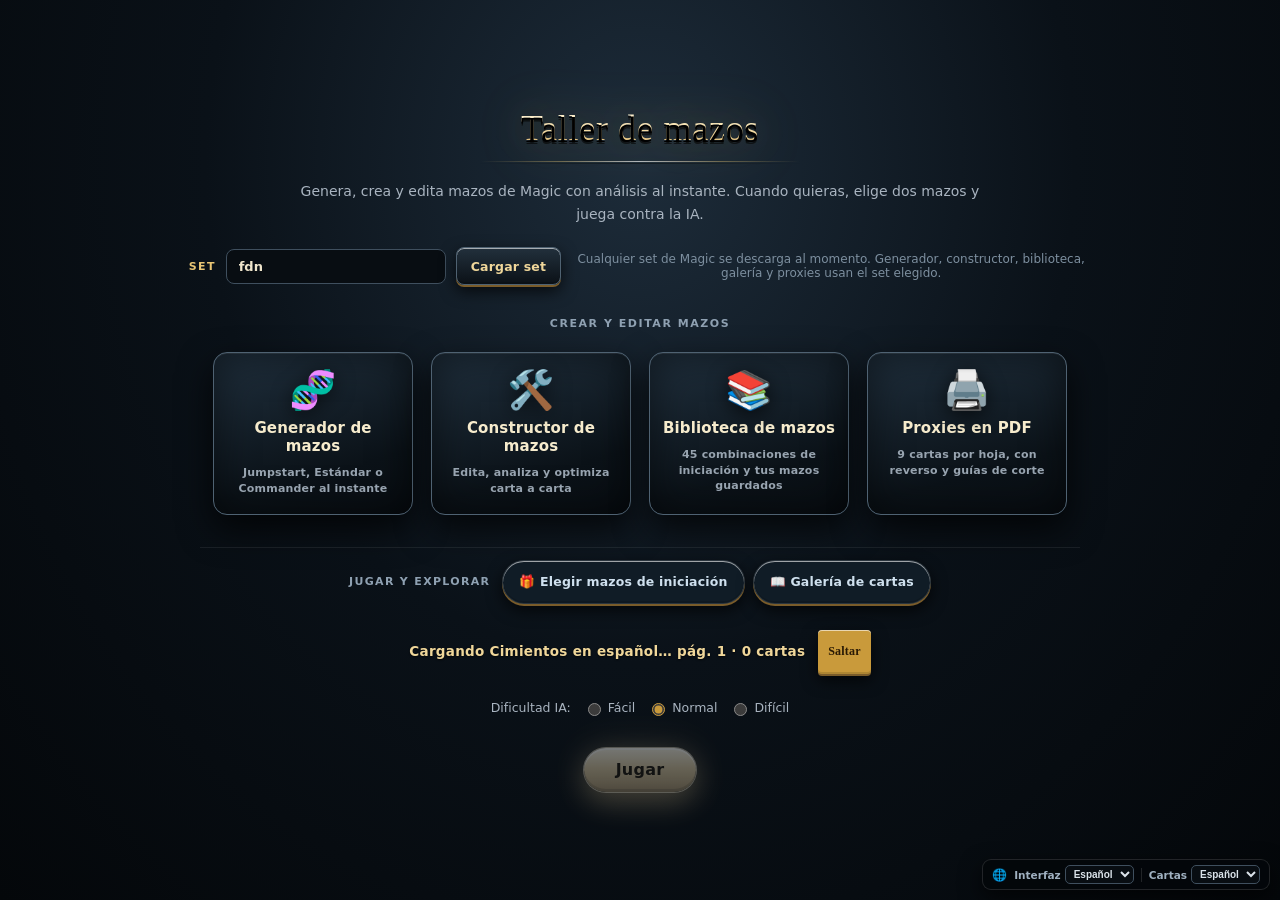
==== index.html @ bf46a814 "Add files via upload" ====
<!DOCTYPE html>
<html lang="es">
<head>
<meta charset="utf-8">
<meta name="viewport" content="width=device-width,initial-scale=1,maximum-scale=1,user-scalable=no,viewport-fit=cover">
<meta name="mobile-web-app-capable" content="yes">
<meta name="apple-mobile-web-app-capable" content="yes">
<meta name="theme-color" content="#150e08">
<title>Taller de mazos · Magic TCG</title>
<style>
:root{--ch:14vh;--cw:calc(var(--ch)*.716);color-scheme:dark;--touch-min:48px}
*{box-sizing:border-box;-webkit-tap-highlight-color:transparent}
html,body{height:100%;overflow:hidden;overscroll-behavior:none}
body{margin:0;display:flex;height:100vh;height:100dvh;background:#150e08;color:#eee;font:14px Georgia,serif;touch-action:manipulation}
#board{flex:1;min-width:0;display:flex;margin:6px;perspective:1600px}
#main{flex:1;min-width:0;display:flex;flex-direction:column;border:8px solid #4a2d17;border-radius:14px;position:relative;overflow:hidden;background:radial-gradient(ellipse at 50% 45%,#2c6046,#163a28 65%,#0a2016);box-shadow:inset 0 0 80px #000c,0 0 0 2px #2a1808,0 10px 40px #000c}
#main::before{content:'';position:absolute;inset:0;pointer-events:none;border-radius:8px;background-image:repeating-linear-gradient(45deg,#0000 0 2px,#0001 2px 4px);z-index:0}
#main.shake{animation:shake .42s}
@keyframes shake{0%,100%{transform:translate(0)}15%{transform:translate(-8px,3px) rotate(-.6deg)}35%{transform:translate(7px,-3px) rotate(.6deg)}55%{transform:translate(-5px,-2px)}75%{transform:translate(5px,2px)}}
#board-body{display:flex;flex:1;min-height:0;position:relative;z-index:1}
#piles-col{display:flex;flex-direction:column;justify-content:space-between;padding:10px 6px;gap:8px;background:linear-gradient(180deg,#0008,#0005);border-right:1px solid #c99a3b33;min-width:86px;flex:none;z-index:4}
.pile-stack{display:flex;flex-direction:column;gap:6px;align-items:center}
.pile-label{font:bold 9px sans-serif;color:#c99a3b;text-transform:uppercase;letter-spacing:1px;opacity:.7;margin-bottom:2px}
.pile-mini{width:64px;height:64px;display:flex;align-items:center;justify-content:center;position:relative;background:linear-gradient(145deg,#3a2416,#1a0f08);border:2px solid #7a5a30;border-radius:9px;cursor:pointer;transition:transform .12s,box-shadow .2s,opacity .2s;box-shadow:0 3px 8px #000a,inset 0 0 12px #0008;color:#c99a3b;user-select:none}
.pile-mini:hover{transform:scale(1.08);box-shadow:0 0 20px #c99a3b99,0 4px 10px #000a;z-index:3}
.pile-mini .icon{font-size:26px;filter:drop-shadow(0 1px 2px #000);pointer-events:none}
.pile-mini .cnt{position:absolute;bottom:-7px;right:-7px;background:linear-gradient(180deg,#2a1a05,#1a1005);color:#fc6;font:bold 12px sans-serif;min-width:26px;height:26px;line-height:24px;text-align:center;border-radius:13px;border:2px solid #c99a3b;box-shadow:0 2px 6px #000a;pointer-events:none}
.pile-mini.lib{background:repeating-linear-gradient(45deg,#5a2d12,#5a2d12 4px,#7a431d 4px,#7a431d 8px);border-color:#d9b46a;color:#ffe28a}
.pile-mini.gy{background:linear-gradient(145deg,#2a1a30,#100510);border-color:#7a5a80;color:#c8b0d0}
.pile-mini.ex{background:linear-gradient(145deg,#1a2030,#050810);border-color:#5a7a90;color:#b0d0e8}
.pile-mini.empty{opacity:.4}
.pile-mini.empty:hover{transform:none;box-shadow:0 3px 8px #000a,inset 0 0 12px #0008}
#play-area{flex:1;min-width:0;display:flex;flex-direction:column;overflow:hidden}
.info{display:flex;gap:14px;align-items:center;padding:6px 14px;background:#0006;min-height:78px}
.info.me{justify-content:flex-end}
.life{display:flex;align-items:center;gap:10px;cursor:pointer}
.life .die{display:inline-flex;align-items:center;justify-content:center;min-width:64px;height:64px;padding:0 10px;background:linear-gradient(145deg,#f8f0d8,#e0c88a 40%,#c9a860 75%,#9c8658);border:3px solid #8a6a30;border-radius:14px;color:#2a1a05;font:bold 30px/1 Georgia;box-shadow:0 8px 16px #000b,0 0 20px #c99a3b66,inset 0 -6px 12px #0005,inset 0 4px 8px #fff9;text-shadow:0 1px 0 #fff9,0 -1px 0 #0004;position:relative;transition:transform .15s}
.life .die::before,.life .die::after{content:'';position:absolute;width:8px;height:8px;border-radius:50%;background:radial-gradient(circle at 30% 30%,#5a4010,#2a1a05);box-shadow:inset 0 1px 2px #000a,0 1px 0 #fff6}
.life .die::before{top:6px;left:6px}.life .die::after{bottom:6px;right:6px}
.life .die.hit{animation:flash .4s}.life .die.bump{transform:scale(1.18)}
@keyframes flash{50%{background:#f33;color:#fff;box-shadow:0 0 30px #f33,0 8px 16px #000b,inset 0 -6px 12px #0005}}
.meta{cursor:pointer;color:#cbb;font-size:13px;text-decoration:underline dotted;text-underline-offset:3px}
.meta:hover{color:#fff}
.zone{display:flex;flex-wrap:wrap;gap:6px;justify-content:center;align-items:center;min-height:50px;padding:4px 10px;flex:1;transition:min-height .2s}
.lands{--ch:9.5vh;flex:.65}
.hand{flex:none;min-height:60px;gap:0;position:relative}
.hand.me{--ch:19vh;min-height:20vh;align-items:flex-end;padding-bottom:6px;overflow:visible}
.hand.ai{--ch:6.5vh}
.hand.ai .card{margin:0 -10px;top:-2.5vh}
#mid{display:flex;gap:12px;align-items:center;justify-content:center;padding:6px;min-height:46px;background:linear-gradient(#0000,#000a,#0000)}
#phasebar{display:flex;gap:4px;padding:5px 10px;justify-content:center;background:#0009;border-bottom:1px solid #c99a3b22}
#phasebar .ph{padding:2px 10px;font-size:11px;color:#666;border-radius:4px;transition:all .2s;text-transform:uppercase;letter-spacing:.5px}
#phasebar .ph.active{color:#ffe28a;background:#c99a3b28;text-shadow:0 0 10px #e6c46f;box-shadow:0 0 12px #c99a3b55}
button{font:bold 14px Georgia;background:linear-gradient(180deg,#e6b955,#c99a3b);color:#2a1a05;border:0;border-radius:7px;padding:9px 18px;cursor:pointer;box-shadow:0 3px 0 #6b4a17,0 6px 12px #000a;transition:transform .1s,box-shadow .1s;min-height:44px;touch-action:manipulation}
button:hover{filter:brightness(1.12)}button:active{transform:translateY(2px);box-shadow:0 1px 0 #6b4a17,0 3px 8px #000a}
button:disabled{opacity:.4;cursor:default;filter:none}
.card{position:relative;flex:none;width:var(--cw);height:var(--ch);border-radius:6px;background:#3a3a3a;box-shadow:0 4px 10px #000c,0 1px 3px #000a,inset 0 0 1px #fff3;font-size:9px;color:#ccc;cursor:pointer;transition:box-shadow .2s,translate .5s cubic-bezier(.34,1.56,.64,1),rotate .5s cubic-bezier(.34,1.56,.64,1),scale .25s,filter .2s;touch-action:none;user-select:none}
.card img{position:absolute;inset:0;width:100%;height:100%;border-radius:6px;pointer-events:none}
.card .nm{position:absolute;inset:4px;pointer-events:none}
.card:hover{z-index:12;box-shadow:0 18px 30px #000d,0 0 0 2px #fc6,0 0 26px #fc68,inset 0 0 1px #fff5}
.hand.me .card{transform-origin:50% 110%;rotate:var(--rot,0deg);translate:0 var(--lift,0px);margin:0 -16px}
.hand.me .card:hover{rotate:0deg!important;translate:0 -50px!important;z-index:30}
.card.enter{animation:cardEnter .55s cubic-bezier(.18,.9,.3,1.3)}
@keyframes cardEnter{0%{opacity:0;translate:0 -80px;scale:.6;rotate:10deg}100%{opacity:1;translate:0 0;scale:1;rotate:0}}
.card.drawn{animation:drawnFx .45s ease-out}
@keyframes drawnFx{0%{opacity:0;filter:brightness(3) sepia(1) hue-rotate(60deg)}60%{opacity:1;filter:brightness(1.6)}100%{filter:brightness(1)}}
.pt{position:absolute;right:1px;bottom:1px;z-index:2;background:#000d;font:bold 1.5vh sans-serif;padding:1px 5px;border-radius:4px;color:#fff;pointer-events:none}
.pt.d{color:#f88}.pt.u{color:#8f8}
.loy{position:absolute;right:1px;bottom:1px;z-index:2;background:#4a2d6a;color:#fff;font:bold 1.5vh sans-serif;padding:1px 6px;border-radius:4px;box-shadow:0 0 8px #a8f;pointer-events:none}
.lore{position:absolute;left:1px;bottom:1px;z-index:2;background:#20486a;color:#fff;font:bold 1.5vh sans-serif;padding:1px 6px;border-radius:4px;box-shadow:0 0 8px #6cf;pointer-events:none}
.bn{position:absolute;left:2px;top:2px;z-index:2;background:#c22;color:#fff;font:bold 11px sans-serif;border-radius:50%;width:18px;height:18px;text-align:center;line-height:18px;box-shadow:0 0 6px #f55;pointer-events:none}
.regen{position:absolute;left:2px;bottom:2px;z-index:2;color:#8f8;font:bold 14px sans-serif;text-shadow:0 0 6px #7f7;pointer-events:none}
.fb-badge{position:absolute;left:2px;top:22px;z-index:2;background:#06c;color:#fff;font:bold 9px sans-serif;padding:1px 4px;border-radius:3px;box-shadow:0 0 4px #06c;pointer-events:none}
.back{background:repeating-linear-gradient(45deg,#5a2d12,#5a2d12 4px,#7a431d 4px,#7a431d 8px);border:2px solid #d9b46a}
.tap{rotate:90deg;margin:0 calc(var(--ch)*.18)}.pac img{filter:grayscale(1) brightness(.7)}.sick img{filter:brightness(.78)}
.ok{box-shadow:0 0 13px 3px #fc6,0 0 5px 1px #ffa,inset 0 0 1px #fff5}
.tgt{box-shadow:0 0 14px 4px #f55,0 0 0 2px #f00!important;cursor:crosshair;animation:tgtPulse .9s infinite}
@keyframes tgtPulse{50%{box-shadow:0 0 22px 6px #f77,0 0 0 2px #f00}}
.sel{box-shadow:0 0 14px 4px #ff5,0 0 0 2px #fc0!important}
.actIcon{position:absolute;top:2px;right:2px;z-index:4;color:#fc6;font-size:13px;text-shadow:0 0 8px #fc6,0 0 3px #000;animation:boltPulse 1.8s ease-in-out infinite;pointer-events:none}
@keyframes boltPulse{50%{opacity:.5;transform:scale(.85)}}
.me .atkr{translate:0 -6vh;rotate:-3deg;box-shadow:0 0 24px 5px #f93,0 8px 20px #000a;filter:brightness(1.1)}
.ai .atkr{translate:0 6vh;rotate:3deg;box-shadow:0 0 24px 5px #f93,0 8px 20px #000a;filter:brightness(1.1)}
.me .blkr{translate:0 -4.5vh;rotate:-2deg;box-shadow:0 0 22px 5px #6af,0 8px 20px #000a}
.ai .blkr{translate:0 4.5vh;rotate:2deg;box-shadow:0 0 22px 5px #6af,0 8px 20px #000a}
.die-anim{animation:die .8s forwards;pointer-events:none}
@keyframes die{0%{filter:brightness(3) saturate(0) sepia(1) hue-rotate(-50deg) saturate(8)}45%{scale:1.15;filter:brightness(1.6) sepia(1) saturate(6) hue-rotate(-40deg)}100%{opacity:0;scale:.18;rotate:35deg;filter:blur(6px) brightness(0)}}
.hit{animation:hit .38s}@keyframes hit{0%,100%{translate:0}20%{translate:-7px 0;filter:brightness(2) sepia(1) hue-rotate(-40deg) saturate(6)}60%{translate:7px 0}}
#st.thinking{color:#ffb84d}
#st.thinking::after{content:'';display:inline-block;width:5px;height:5px;margin-left:6px;border-radius:50%;background:#ffb84d;animation:thinkDots 1.1s infinite;box-shadow:9px 0 0 #ffb84d,18px 0 0 #ffb84d}
@keyframes thinkDots{0%,100%{transform:scale(.6);opacity:.5}50%{transform:scale(1.2);opacity:1}}
aside{width:320px;padding:8px 8px 8px 0;display:flex;flex-direction:column;gap:8px;z-index:5}
#zoom{min-height:42vh;display:flex;align-items:center;justify-content:center;text-align:center;color:#a98;background:#0006;border-radius:10px;padding:6px;box-shadow:inset 0 0 30px #000a}
#zoom img{width:100%;border-radius:14px;box-shadow:0 10px 30px #000}
#tools{display:flex;gap:6px}#tools button{flex:1;padding:6px 4px;font-size:12px}
#log{flex:1;overflow:auto;background:#0006;border-radius:10px;padding:8px;font-size:12px;line-height:1.5;color:#cdb}
.drag-ghost{position:fixed;pointer-events:none;z-index:9999;border-radius:8px;overflow:hidden;box-shadow:0 20px 60px #000,0 0 40px #c99a3b99;transform:translate(-50%,-50%) scale(1.1) rotate(-3deg);opacity:.95;width:120px;height:168px}
.drag-ghost img{width:100%;height:100%;display:block}
.drop-target{box-shadow:inset 0 0 40px #6f6,inset 0 0 20px #6f69!important;background-color:#6f69!important;transition:all .15s}
#menu{position:fixed;inset:0;background:radial-gradient(ellipse at 50% 30%,#1a120a,#000e);display:flex;flex-direction:column;align-items:center;justify-content:center;gap:16px;text-align:center;z-index:60;padding:20px;overflow-y:auto}
#menu h1{margin:0;font-size:34px;color:#e6c46f;text-shadow:0 2px 0 #000,0 0 30px #c99a3b88}
#menu h1.win{color:#a8ff8a;text-shadow:0 2px 0 #000,0 0 40px #6f6}
#menu h1.lose{color:#ff8a8a;text-shadow:0 2px 0 #000,0 0 40px #f66}
#menu .sub{max-width:680px;margin:0;color:#cbb;line-height:1.5;font-size:15px}
.menu-hero{display:flex;gap:16px;flex-wrap:wrap;justify-content:center;margin:10px 0}
.menu-sec-label{width:100%;text-align:center;color:#8fa1b2;font:600 11px "Segoe UI",system-ui,sans-serif;letter-spacing:.14em;text-transform:uppercase;margin:4px 0 -6px}
.menu-quick{display:flex;flex-wrap:wrap;gap:8px;align-items:center;justify-content:center;width:min(880px,100%);margin:4px 0 8px;padding-top:12px;border-top:1px solid #ffffff12}
.mq-label{color:#8fa1b2;font:600 11px "Segoe UI",system-ui,sans-serif;letter-spacing:.12em;text-transform:uppercase;margin-right:4px}
.mini-card{background:#101c26;border:1px solid #ffffff1c;color:#cfe0ee;border-radius:999px;padding:8px 16px;font:600 12.5px "Segoe UI",system-ui,sans-serif;cursor:pointer;transition:border-color .2s,background .2s,color .2s}
.mini-card:hover{border-color:#e8c57488;background:#16283a;color:#f7eccd}
.hero-card{display:flex;flex-direction:column;align-items:center;gap:6px;width:200px;padding:18px 12px;border-radius:16px;border:2px solid #c99a3b;background:linear-gradient(160deg,#2c6046,#163a28);color:#e6c46f;cursor:pointer;transition:transform .2s,box-shadow .2s;box-shadow:0 8px 20px #000a}
.hero-card:hover{transform:translateY(-4px) scale(1.03);box-shadow:0 12px 30px #000c,0 0 24px #c99a3b66}
.hero-card .icon{font-size:38px;line-height:1}
.hero-card h2{margin:4px 0;font-size:17px;color:#f4e8c8}
.hero-card p{margin:0;font-size:11px;color:#cbb;line-height:1.4}
#picker{width:min(1100px,94vw);max-height:48vh;overflow-y:auto;padding:10px;border-radius:12px;background:#0006;display:none}
#picker.on{display:block}
.filter-bar{display:flex;gap:10px;flex-wrap:wrap;align-items:center;justify-content:center;margin-bottom:12px}
.filter-bar input{padding:8px 14px;border-radius:8px;border:1px solid #c99a3b;background:#1a120a;color:#eee;font:14px Georgia;min-width:220px}
.color-btn{width:38px;height:38px;border-radius:50%;border:2px solid #fff3;cursor:pointer;font:bold 14px Georgia;color:#111;transition:transform .1s,box-shadow .1s}
.color-btn:hover{transform:scale(1.1)}.color-btn.on{box-shadow:0 0 0 3px #fff,0 0 14px #fff8}
.deck-grid{display:grid;grid-template-columns:repeat(auto-fill,minmax(150px,1fr));gap:10px;padding:4px}
.deck-card{padding:12px 8px;border-radius:10px;border:2px solid #c99a3b;background:#1c1c1c;cursor:pointer;transition:transform .12s,box-shadow .12s;text-align:center}
.deck-card:hover{transform:scale(1.04);box-shadow:0 0 18px #c99a3b66}
.deck-card.sel{border-color:#ffcc00;box-shadow:0 0 22px #ffcc00;background:#2a1a05}
.deck-card .dc-name{font-weight:bold;font-size:14px;color:#f4e8c8}
.deck-card .dc-color{font-size:11px;margin-top:4px;color:#cbb}
#msg{color:#e6c46f;font-size:15px;min-height:22px}
#msg button{font:bold 12px Georgia;padding:4px 10px;margin-left:8px;background:#c99a3b;color:#2a1a05;border:0;border-radius:4px;cursor:pointer}
#difficulty-bar{display:flex;gap:12px;justify-content:center;align-items:center;margin:8px 0;color:#cbb;font-size:13px}
#difficulty-bar label{display:flex;align-items:center;gap:4px;cursor:pointer}
#difficulty-bar input{accent-color:#c99a3b}
#play{margin-top:6px;padding:12px 32px;font-size:16px}
#gallery{position:fixed;inset:0;background:radial-gradient(ellipse at 50% 30%,#1a120a,#000f);z-index:70;display:none;flex-direction:column;padding:14px 18px;gap:10px}
#gallery.on{display:flex;animation:galOpen .3s ease-out}
@keyframes galOpen{from{opacity:0;transform:scale(.96)}to{opacity:1;transform:none}}
.gal-header,.col-header{display:flex;gap:16px;align-items:center;padding-bottom:10px;border-bottom:1px solid #c99a3b44}
.gal-header h2,.col-header h2{margin:0;color:#e6c46f;font-size:22px;white-space:nowrap}
.gal-stats,.col-stats{color:#cbb;font-size:13px;flex:1;text-align:center}
.gal-close,.col-close{padding:8px 20px}
.gal-filters,.album-filters{display:flex;gap:8px;flex-wrap:wrap;align-items:center}
.gal-filters input,.album-filters input{padding:8px 14px;border-radius:8px;border:1px solid #c99a3b;background:#1a120a;color:#eee;font:14px Georgia;flex:1;min-width:180px}
.gal-filters select,.album-filters select{padding:8px 12px;border-radius:8px;border:1px solid #c99a3b;background:#1a120a;color:#eee;font:13px Georgia;cursor:pointer}
.gal-color-group,.col-color-group{display:flex;gap:4px}
.gal-color{width:34px;height:34px;border-radius:50%;border:2px solid #fff3;cursor:pointer;font:bold 13px Georgia;color:#111;transition:transform .1s,box-shadow .1s}
.gal-color:hover{transform:scale(1.1)}
.gal-color.on{box-shadow:0 0 0 3px #fff,0 0 12px #fff8}
.gal-grid,.album-grid{flex:1;overflow-y:auto;display:grid;grid-template-columns:repeat(auto-fill,minmax(230px,1fr));gap:10px;padding:8px;align-content:start}
.gal-grid::-webkit-scrollbar,.album-grid::-webkit-scrollbar{width:10px}
.gal-grid::-webkit-scrollbar-track,.album-grid::-webkit-scrollbar-track{background:#0006;border-radius:5px}
.gal-grid::-webkit-scrollbar-thumb,.album-grid::-webkit-scrollbar-thumb{background:#c99a3b88;border-radius:5px}
.gal-card{position:relative;aspect-ratio:.716;border-radius:8px;overflow:hidden;cursor:pointer;background:#2a2a2a;box-shadow:0 4px 12px #000a;transition:transform .15s,box-shadow .15s;content-visibility:auto;contain-intrinsic-size:auto 320px}
.gal-card:hover{transform:scale(1.06);z-index:2;box-shadow:0 14px 40px #000,0 0 0 3px #fc6}
.gal-card img{width:100%;height:100%;object-fit:cover;display:block}
.gal-badge{position:absolute;top:4px;right:4px;background:#000d;color:#fc6;font:bold 11px sans-serif;padding:2px 6px;border-radius:4px;letter-spacing:.5px}
.gal-badge.j25{color:#9cf}
.gal-qty{position:absolute;bottom:4px;left:4px;background:#0a0a0acc;color:#fff;font:bold 12px sans-serif;padding:2px 7px;border-radius:10px;border:1px solid #fc6}
.gal-pagination{display:flex;gap:12px;align-items:center;justify-content:center;padding:10px;background:#0008;border-radius:8px;border:1px solid #c99a3b44}
.gal-pagination button{padding:8px 16px;font-size:13px}
.gal-pagination .page-info{color:#e6c46f;font-size:14px;font-weight:bold;min-width:180px;text-align:center}
.gal-pagination select{padding:6px 10px;border-radius:6px;border:1px solid #c99a3b;background:#1a120a;color:#eee;font:13px Georgia;cursor:pointer}
#gal-empty,#album-empty{text-align:center;color:#888;padding:40px;font-size:15px;grid-column:1/-1}
.col-tabs{display:flex;gap:8px;justify-content:center}
.col-tab{padding:10px 24px;font-size:15px;background:#1c1c1c;color:#cbb;border:2px solid #c99a3b55;border-radius:10px;cursor:pointer;transition:all .15s}
.col-tab.active{background:linear-gradient(180deg,#e6b955,#c99a3b);color:#2a1a05;border-color:#e6b955;font-weight:bold}
.col-tab:hover:not(.active){border-color:#c99a3b;color:#fff}
#col-packs-view{flex:1;display:flex;flex-direction:column;align-items:center;justify-content:center;gap:20px;padding:20px}
.pack-machine{display:flex;flex-direction:column;align-items:center;gap:14px}
.pack-visual{font-size:120px;line-height:1;filter:drop-shadow(0 0 30px #c99a3b88);transition:transform .2s;user-select:none}
.pack-visual.opening{animation:packShake .5s}
@keyframes packShake{0%,100%{transform:rotate(0) scale(1)}25%{transform:rotate(-8deg) scale(1.1)}50%{transform:rotate(8deg) scale(1.15)}75%{transform:rotate(-4deg) scale(1.1)}}
.pack-info{color:#cbb;font-size:14px;text-align:center;line-height:1.5}
.pack-info b{color:#e6c46f;font-size:16px}
#open-pack-btn{padding:16px 40px;font-size:18px;background:linear-gradient(180deg,#f4e8c8,#c99a3b);box-shadow:0 4px 0 #6b4a17,0 8px 20px #000a,0 0 30px #c99a3b44}
.reveal-title{color:#e6c46f;font-size:24px;font-weight:bold;text-shadow:0 0 20px #c99a3b88}
.reveal-cards{display:flex;gap:10px;flex-wrap:wrap;justify-content:center;perspective:1200px}
.reveal-card{width:130px;height:182px;border-radius:8px;overflow:hidden;box-shadow:0 10px 40px #000;transform-style:preserve-3d;animation:cardFlip .6s ease-out both;position:relative;cursor:pointer}
@keyframes cardFlip{0%{transform:rotateY(180deg) scale(.5);opacity:0}100%{transform:rotateY(0) scale(1);opacity:1}}
.reveal-card img{width:100%;height:100%;object-fit:cover;display:block}
.reveal-card.rare{box-shadow:0 0 30px #f0c040,0 10px 40px #000;border:2px solid #f0c040}
.reveal-card.mythic{box-shadow:0 0 40px #f05030,0 0 60px #f0503055,0 10px 40px #000;border:2px solid #f05030;animation:cardFlip .6s ease-out both,mythicGlow 1.5s infinite alternate}
@keyframes mythicGlow{from{box-shadow:0 0 30px #f05030,0 10px 40px #000}to{box-shadow:0 0 60px #f05030,0 0 90px #f0503088,0 10px 40px #000}}
.reveal-badge{position:absolute;top:6px;right:6px;background:#000d;color:#fc6;font:bold 11px sans-serif;padding:2px 6px;border-radius:4px}
.reveal-badge.rare{color:#f0c040}.reveal-badge.mythic{color:#f05030}
.reveal-actions{display:flex;gap:12px}
#col-album-view{flex:1;display:flex;flex-direction:column;overflow:hidden;padding:6px}
#gyv{position:fixed;inset:7vh 340px 7vh 3vw;background:#000e;border:2px solid #c99a3b;border-radius:12px;z-index:50;padding:14px;overflow:auto;display:none;flex-wrap:wrap;gap:8px;align-content:flex-start;--ch:15vh;box-shadow:0 0 60px #000,inset 0 0 40px #0008}
#gyv.on{display:flex;animation:fadeIn .25s}
@keyframes fadeIn{from{opacity:0;transform:scale(.96)}to{opacity:1;transform:none}}
#flash{position:fixed;inset:0;pointer-events:none;z-index:150;opacity:0;background:radial-gradient(circle,#f55,transparent);mix-blend-mode:screen}
#flash.on{animation:flashFx .55s}
@keyframes flashFx{0%{opacity:0}15%{opacity:.7}100%{opacity:0}}
.float-dmg{position:fixed;font:bold 28px Georgia;pointer-events:none;z-index:100;text-shadow:0 0 10px currentColor,0 3px 5px #000;animation:floatUp 1.15s ease-out forwards}
@keyframes floatUp{0%{transform:translate(-50%,-50%) scale(.3);opacity:0}25%{transform:translate(-50%,-75%) scale(1.35);opacity:1}100%{transform:translate(-50%,-170%) scale(.9);opacity:0}}
.shockwave{position:fixed;pointer-events:none;z-index:99;border:3px solid #fc6;border-radius:50%;animation:shockwave .65s ease-out forwards;box-shadow:0 0 20px #fc6}
@keyframes shockwave{0%{width:10px;height:10px;opacity:1;transform:translate(-50%,-50%)}100%{width:220px;height:220px;opacity:0;transform:translate(-50%,-50%)}}
.particle{position:fixed;width:7px;height:7px;border-radius:50%;pointer-events:none;z-index:200;animation:partOut .65s ease-out forwards}
@keyframes partOut{0%{opacity:1;transform:translate(-50%,-50%) scale(1.2)}100%{opacity:0;transform:translate(calc(-50% + var(--dx)),calc(-50% + var(--dy))) scale(.1)}}
.particle.confetti{width:8px;height:14px;border-radius:2px;animation:confettiFall 2.4s ease-in forwards}
@keyframes confettiFall{0%{opacity:1;transform:translate(-50%,-50%) rotate(0)}100%{opacity:.3;transform:translate(calc(-50% + var(--dx)),calc(-50% + var(--dy))) rotate(720deg)}}
.arrow{position:fixed;height:4px;pointer-events:none;z-index:98;transform-origin:0 50%;animation:arrowFade 1.3s ease-out forwards;border-radius:2px}
@keyframes arrowFade{0%{opacity:0;filter:brightness(2)}15%{opacity:1;filter:brightness(1)}100%{opacity:0}}
#card-detail{position:fixed;inset:0;z-index:200;display:none;align-items:center;justify-content:center;pointer-events:none}
#card-detail.on{display:flex;pointer-events:auto}
.cd-backdrop{position:absolute;inset:0;background:#000e;backdrop-filter:blur(6px);cursor:pointer}
.cd-content{position:relative;display:flex;gap:0;width:96vw;height:94vh;max-width:1700px;max-height:1000px;background:linear-gradient(145deg,#1a1410,#0c0806);border:2px solid #c99a3b;border-radius:16px;box-shadow:0 30px 100px #000,0 0 80px #c99a3b44;overflow:hidden;animation:cdIn .3s cubic-bezier(.2,.9,.3,1.1)}
@keyframes cdIn{from{opacity:0;transform:scale(.94) translateY(20px)}to{opacity:1;transform:none}}
.cd-image{flex:0 0 auto;display:flex;align-items:center;justify-content:center;padding:16px;background:#0008;max-width:60%;position:relative;overflow:hidden}
.cd-image img{max-height:min(calc(94vh - 32px),1040px);max-width:100%;width:auto;height:auto;border-radius:12px;box-shadow:0 20px 60px #000,0 0 40px #c99a3b22;display:block;transition:transform .15s;cursor:zoom-in}
.cd-image .token-ph{width:min(340px,50vw);aspect-ratio:.716;display:flex;flex-direction:column;align-items:center;justify-content:center;gap:10px;background:linear-gradient(160deg,#707070,#2b2b2b);border:3px solid #c9b36a;border-radius:14px;color:#fff;font:bold 28px Georgia;text-align:center;padding:20px;box-shadow:0 20px 60px #000}
.cd-image .token-ph .tst{color:#fc6;font-size:32px}
.cd-info{flex:1;min-width:320px;padding:22px 26px 100px;overflow-y:auto;display:flex;flex-direction:column;gap:14px;color:#e8dcc0;background:linear-gradient(180deg,#0f0b08,#1a1410);-webkit-overflow-scrolling:touch}
.cd-info::-webkit-scrollbar{width:10px}
.cd-info::-webkit-scrollbar-track{background:#0006;border-radius:5px}
.cd-info::-webkit-scrollbar-thumb{background:#c99a3b88;border-radius:5px}
.cd-close{position:absolute;top:12px;right:12px;width:48px;height:48px;padding:0;font-size:22px;line-height:1;background:linear-gradient(180deg,#e6b955,#c99a3b);z-index:10;box-shadow:0 3px 0 #6b4a17,0 6px 14px #000a;border-radius:50%}
.cd-action{position:absolute;bottom:20px;left:50%;transform:translateX(-50%);z-index:10;padding:16px 40px;font-size:18px;min-width:220px;background:linear-gradient(180deg,#a8e088,#5cb03c);color:#0a2a05;box-shadow:0 4px 0 #2a5a10,0 8px 20px #000a,0 0 30px #6f69;border-radius:12px;text-transform:uppercase;letter-spacing:1px}
.cd-action:disabled{background:linear-gradient(180deg,#666,#444);color:#999;box-shadow:0 4px 0 #222,0 8px 20px #000a;opacity:.7;filter:none}
.cd-action.danger{background:linear-gradient(180deg,#e08888,#c04040);color:#fff;box-shadow:0 4px 0 #601010,0 8px 20px #000a,0 0 30px #f66c}
.cd-action.attack{background:linear-gradient(180deg,#f8b040,#c98020);color:#2a1a05;box-shadow:0 4px 0 #6b4a17,0 8px 20px #000a,0 0 30px #f93c}
.cd-info h2{margin:0;font-size:26px;color:#e6c46f;text-shadow:0 2px 0 #000;padding-right:56px}
.cd-type{font-style:italic;color:#b8a988;font-size:15px;padding-bottom:8px;border-bottom:1px solid #c99a3b33}
.cd-mana{display:flex;flex-wrap:wrap;gap:3px;align-items:center;margin:6px 0}
.mana-chip{display:inline-flex;align-items:center;justify-content:center;width:26px;height:26px;border-radius:50%;font:bold 13px sans-serif;border:1px solid #0008;box-shadow:0 1px 3px #000a,inset 0 -1px 2px #0005;text-shadow:0 1px 0 #fff4}
.cd-grid{display:grid;grid-template-columns:1fr 1fr;gap:8px 18px;font-size:13px}
.cd-grid b{color:#c99a3b}.cd-grid span{color:#f4e8c8}
.cd-section{margin-top:8px}
.cd-section h3{margin:0 0 6px;color:#c99a3b;font-size:13px;text-transform:uppercase;letter-spacing:1px;border-bottom:1px solid #c99a3b33;padding-bottom:4px}
.cd-text{background:#0008;padding:12px;border-radius:8px;border-left:3px solid #c99a3b;font-size:14px;line-height:1.6;white-space:pre-wrap;color:#e0d5b8;font-family:Georgia,serif}
.kw-chip{display:inline-block;background:#2a6046;color:#cfc;padding:2px 10px;border-radius:12px;font-size:12px;margin:2px 4px 2px 0;border:1px solid #4a8060}
.cd-abil-item{background:#0008;padding:10px;border-radius:6px;border-left:3px solid #6af;margin-bottom:6px;font-size:13px;line-height:1.5;color:#dcd0b0;font-family:monospace}
.cd-abil-item i{color:#8fa;font-style:normal;font-weight:bold}
#cd-fx{background:#000a;padding:10px;border-radius:6px;font-size:11px;overflow-x:auto;color:#acf;border-left:3px solid #a8f;white-space:pre-wrap;font-family:monospace}
#mobile-menu-toggle{display:none;position:fixed;top:12px;right:12px;z-index:55;width:52px;height:52px;padding:0;font-size:24px;line-height:1;border-radius:50%;box-shadow:0 4px 12px #000a,0 0 20px #c99a3b44}
#mobile-aside{display:none;position:fixed;inset:0;background:#000f;z-index:54;padding:60px 16px 16px;flex-direction:column;gap:8px}
#mobile-aside.on{display:flex}
#mobile-aside #zoom{min-height:50vh;flex:1}
#mobile-aside #log{max-height:30vh}
#mobile-aside .mob-close{position:absolute;top:8px;left:8px;width:48px;height:48px;padding:0;font-size:20px;border-radius:50%}
@media (max-width: 900px), (pointer: coarse){
  body{flex-direction:column}
  #board{margin:0;border-radius:0}
  #main{border-width:4px;border-radius:8px}
  aside{display:none}
  #mobile-menu-toggle{display:flex;align-items:center;justify-content:center}
  #piles-col{flex-direction:row;min-width:0;width:100%;padding:4px 8px;gap:8px;border-right:0;border-bottom:1px solid #c99a3b33;order:0}
  .pile-stack{flex-direction:row;gap:4px}
  .pile-stack .pile-label{display:none}
  .pile-mini{width:44px;height:44px;border-radius:7px}
  .pile-mini .icon{font-size:18px}
  .pile-mini .cnt{font-size:10px;min-width:20px;height:20px;line-height:18px;bottom:-4px;right:-4px}
  #board-body{flex-direction:column;gap:0}
  #play-area{order:1}
  .info{padding:4px 8px;min-height:auto;flex-wrap:wrap;gap:8px}
  .life .die{min-width:54px;height:54px;font-size:24px}
  .meta{font-size:11px}
  #phasebar{padding:3px 4px}
  #phasebar .ph{padding:2px 6px;font-size:9px}
  #mid{padding:8px;gap:8px;min-height:60px;flex-wrap:wrap}
  #mid button{padding:14px 20px;font-size:16px;min-height:52px;flex:1;min-width:120px}
  #st{font-size:12px;width:100%;text-align:center}
  .zone{padding:2px 4px;gap:3px;min-height:44px}
  .lands{--ch:10vh;flex:.5}
  .hand.me{--ch:22vh;min-height:24vh;flex-wrap:nowrap;overflow-x:auto;overflow-y:visible;justify-content:flex-start;align-items:flex-end;padding:6px 8px;gap:4px;-webkit-overflow-scrolling:touch;scrollbar-width:none}
  .hand.me::-webkit-scrollbar{display:none}
  .hand.me .card{margin:0;transform:none!important;flex:0 0 auto;width:calc(var(--ch)*.716)}
  .hand.ai{--ch:7vh}
  .hand.ai .card{margin:0 -6px;top:-1vh}
  .zone:not(.hand):not(.lands) .card{--ch:12vh}
  .cd-content{flex-direction:column;width:100vw;height:100vh;height:100dvh;max-width:none;max-height:none;border-radius:0;border:0}
  .cd-image{max-width:none;max-height:55vh;padding:8px;flex:none;overflow:hidden}
  .cd-image img{max-height:55vh;max-width:100%}
  .cd-info{min-width:0;padding:14px 16px 100px;font-size:13px;flex:1;overflow-y:auto}
  .cd-info h2{font-size:20px;padding-right:56px}
  .cd-type{font-size:13px}
  .cd-grid{grid-template-columns:1fr;gap:4px 12px;font-size:12px}
  .cd-section h3{font-size:11px}
  .cd-text{font-size:13px;padding:10px}
  .cd-abil-item{font-size:12px;padding:8px}
  .cd-close{top:8px;right:8px;width:44px;height:44px}
  .cd-action{bottom:16px;left:16px;right:16px;transform:none;width:auto;min-width:0;padding:16px 20px;font-size:17px;min-height:56px}
  #gallery{padding:10px 8px;gap:8px}
  .gal-header h2,.col-header h2{font-size:17px}
  .gal-stats,.col-stats{font-size:11px}
  .gal-close,.col-close{padding:8px 14px;font-size:12px;min-height:44px}
  .gal-filters,.album-filters{gap:6px}
  .gal-filters input,.album-filters input{min-width:0;flex:1 1 100%;padding:10px 12px;min-height:44px}
  .gal-filters select,.album-filters select{flex:1 1 auto;padding:10px;min-height:44px;font-size:12px}
  .gal-color{width:40px;height:40px}
  .gal-grid,.album-grid{grid-template-columns:repeat(auto-fill,minmax(110px,1fr));gap:6px;padding:4px}
  .gal-pagination{flex-wrap:wrap;gap:6px;padding:6px}
  .gal-pagination .page-info{min-width:auto;font-size:12px}
  .gal-pagination button{padding:8px 12px;font-size:12px;min-height:44px}
  .gal-pagination select{min-height:44px}
  #menu{padding:12px;gap:10px}
  #menu h1{font-size:22px}
  #menu .sub{font-size:13px}
  .menu-hero{gap:8px}
  .hero-card{width:150px;padding:14px 10px}
  .hero-card .icon{font-size:30px}
  .hero-card h2{font-size:14px}
  .hero-card p{font-size:10px}
  #play{padding:16px 40px;font-size:18px;min-height:56px;width:100%;max-width:340px}
  .reveal-card{width:100px;height:140px}
  .reveal-title{font-size:18px}
  .reveal-actions button{flex:1;min-height:52px;font-size:15px}
  .reveal-cards{gap:6px}
  #gyv{inset:0;--ch:16vh;padding:10px;gap:6px;border-radius:0}
  .pack-visual{font-size:80px}
  #open-pack-btn{padding:16px 30px;font-size:16px;min-height:56px}
  #phasebar .ph{font-size:8px;padding:2px 4px}
}
@media (max-width: 500px){
  .zone:not(.hand):not(.lands) .card{--ch:11vh}
  .hand.me{--ch:20vh}
  .gal-grid,.album-grid{grid-template-columns:repeat(auto-fill,minmax(95px,1fr))}
}
@media(prefers-reduced-motion:reduce){*{transition:none!important;animation-duration:.01s!important}}
</style>

<style id="arena-theme">
/* ==================== ARENA LOOK ==================== */
:root{--gold:#e8c574;--gold2:#a9843c;--panel:#0b1117;--line:#ffffff1f;--blue:#3f8fd0;--txt:#e9e3d4}
body{background:radial-gradient(ellipse at 50% 0%,#121a22 0%,#070a0e 55%,#040609 100%);color:var(--txt);font-family:"Segoe UI",system-ui,Georgia,serif}
#board{margin:0;padding:0;perspective:1800px}
#main{border:1px solid #33475a;border-radius:8px;background:radial-gradient(ellipse at 50% 42%,#22313f 0%,#121b24 55%,#070b10 100%);box-shadow:inset 0 0 140px #000d,inset 0 0 0 1px #ffffff0a,0 18px 60px #000c}
#main::before{background:radial-gradient(ellipse at 50% 42%,#ffffff12 0%,transparent 58%),repeating-conic-gradient(from 0deg at 50% 50%,#ffffff07 0deg .5deg,transparent .5deg 7deg);opacity:.45;border-radius:8px}
#piles-col{background:linear-gradient(180deg,#0a1016e6,#04070acc);border-right:1px solid var(--line);padding:10px 6px;min-width:70px;gap:10px}
.pile-label{font:700 9px "Segoe UI",system-ui,sans-serif;color:#8d9aa8;letter-spacing:.16em}
.pile-mini{width:54px;height:54px;border-radius:8px;background:linear-gradient(160deg,#26313d,#111820);border:1px solid #7d6a44;box-shadow:0 3px 10px #000a,inset 0 0 14px #0009;color:#d9c48d}
.pile-mini:hover{box-shadow:0 0 18px #e8c57455,0 4px 12px #000a}
.pile-mini.lib{background:linear-gradient(160deg,#3b2a13,#170f07);border-color:#b9924a;color:#f0d79a}
.pile-mini.gy{background:linear-gradient(160deg,#241a2c,#0c0710);border-color:#7d6690;color:#c6b0d8}
.pile-mini.ex{background:linear-gradient(160deg,#16202b,#060a0e);border-color:#4f6a80;color:#adc8de}
.pile-mini .cnt{background:#080c11;border:1px solid #b9924a;color:#f0d79a;font-family:"Segoe UI",system-ui,sans-serif}
.info{background:linear-gradient(90deg,#0009,#0000 35%,#0000 65%,#0009);padding:6px 16px;min-height:70px}
.life .die{min-width:70px;height:58px;border-radius:8px;background:linear-gradient(180deg,#2c3742,#0f151b);border:1px solid #b9924a;color:#f7eccd;font:700 27px/1 "Segoe UI",system-ui,sans-serif;box-shadow:0 0 0 1px #0009,0 0 18px #e8c57433,inset 0 0 22px #0009;text-shadow:0 0 14px #e8c57455}
.life .die::before,.life .die::after{background:radial-gradient(circle at 35% 35%,#f0d79a,#7d6a44);width:6px;height:6px}
.meta{color:#a9b4c0;text-decoration:none;font:600 12px "Segoe UI",system-ui,sans-serif;letter-spacing:.02em;border-bottom:1px dotted #ffffff33}
.meta:hover{color:#f0d79a}
.zone{background:linear-gradient(180deg,#ffffff05,#ffffff01);border-radius:8px;margin:2px 0}
.zone.lands{--ch:9.5vh;flex:.65;background:linear-gradient(180deg,#2c60460f,#ffffff02)}
.hand.me .card{margin:0 -14px}
.card{border-radius:6px;background:#0b1015;box-shadow:0 8px 18px #000b,0 0 0 1px #000c}
.card:hover{box-shadow:0 22px 42px #000e,0 0 0 2px #f0d79a,0 0 30px #e8c57455}
.card.ok{box-shadow:0 0 0 2px #f0d79a,0 0 18px #e8c57488,0 8px 18px #000a}
.pt{background:#04070acc;border:1px solid #ffffff22;font-family:"Segoe UI",system-ui,sans-serif}
.actIcon{color:#f0d79a;text-shadow:0 0 10px #e8c574,0 0 3px #000}
button{font:600 13px "Segoe UI",system-ui,sans-serif;border-radius:6px;background:linear-gradient(180deg,#f4e3b3,#d6b063);color:#20160a;box-shadow:0 2px 0 #7d6a44,0 6px 16px #000a,inset 0 1px 0 #fff9}
button:hover{filter:brightness(1.06)}
button:active{transform:translateY(1px);box-shadow:0 1px 0 #7d6a44,0 3px 8px #000a}
#go,#end{min-height:46px;padding:0 26px;border-radius:24px;font:700 15px "Segoe UI",system-ui,sans-serif}
#go{background:linear-gradient(180deg,#8fd0ff,#2f86c9);color:#04121d;box-shadow:0 0 0 1px #bfe6ff66,0 6px 20px #2f86c9aa,0 0 22px #2f86c966}
#end{background:linear-gradient(180deg,#ffe7a8,#e0a83c);color:#241703;box-shadow:0 0 0 1px #ffe9b066,0 6px 20px #e0a83caa,0 0 22px #e0a83c66}
#mid{background:linear-gradient(#0000,#04070aa6,#0000)}
#st{color:#c6d0da;font:600 12px "Segoe UI",system-ui,sans-serif}
#st.thinking{color:#8fd0ff}
#phasebar{background:linear-gradient(180deg,#070c11d9,#04070ad9);border-bottom:1px solid var(--line);padding:5px 10px;gap:4px}
#phasebar .ph{padding:3px 12px;border-radius:12px;font:600 10px "Segoe UI",system-ui,sans-serif;letter-spacing:.14em;color:#78838f;background:none}
#phasebar .ph.active{color:#1d1408;background:linear-gradient(180deg,#f6e7bb,#d8b45f);box-shadow:0 0 14px #e8c57477;text-shadow:none}
aside{padding:8px}
#zoom{background:linear-gradient(160deg,#0b1117cc,#04070acc);border:1px solid var(--line);color:#8d9aa8;border-radius:10px}
#log{background:linear-gradient(160deg,#0b1117cc,#04070acc);border:1px solid var(--line);color:#a9b4c0;font-family:"Segoe UI",system-ui,sans-serif;font-size:11.5px}
#menu{background:radial-gradient(ellipse at 50% 25%,#1a2836 0%,#0a1016 45%,#04070a 100%)}
#menu h1{color:#f7eccd;font:400 clamp(22px,3.4vw,36px)/1.15 Georgia,serif;letter-spacing:.02em;text-shadow:0 2px 0 #000,0 0 40px #e8c57455}
#menu .sub{color:#a9b4c0;font:400 14px/1.6 "Segoe UI",system-ui,sans-serif}
.hero-card{border:1px solid #5d6a78;border-radius:10px;background:linear-gradient(160deg,#1b2733,#0b1218);color:#f0d79a;box-shadow:0 10px 26px #000a,inset 0 1px 0 #ffffff10}
.hero-card:hover{border-color:#e8c574;box-shadow:0 14px 34px #000b,0 0 26px #e8c57444;transform:translateY(-3px) scale(1.02)}
.hero-card h2{color:#f7eccd;font:600 15px "Segoe UI",system-ui,sans-serif}
.hero-card p{color:#98a4b0}
#play{background:linear-gradient(180deg,#ffe7a8,#e0a83c);color:#241703;border-radius:26px;box-shadow:0 0 0 1px #ffe9b066,0 8px 22px #e0a83c88,0 0 30px #e0a83c55}
.filter-bar input,.gal-filters input,.album-filters input,#gal-type,#gal-rarity,#gal-set,.gal-pagination select,.album-filters select{border:1px solid #5d6a78;background:#0b1117;color:#dbe3ea;border-radius:6px}
#gallery{background:radial-gradient(ellipse at 50% 20%,#16222e 0%,#080d12 60%,#04070a 100%)}

/* -------- banner de turno (estilo Arena) -------- */
#banner{position:fixed;left:50%;top:36%;transform:translate(-50%,-50%);z-index:110;pointer-events:none;text-align:center;opacity:0}
#banner.on{animation:bannerShow 1.75s ease-out}
#banner .b-title{position:relative;font:400 clamp(22px,3.4vw,40px)/1.15 Georgia,serif;color:#f7eccd;letter-spacing:.06em;text-shadow:0 2px 12px #000,0 0 40px #e8c57455;padding:8px 46px}
#banner .b-title::before,#banner .b-title::after{content:'';position:absolute;top:50%;width:54px;height:1px;background:linear-gradient(90deg,transparent,#e8c574)}
#banner .b-title::before{right:100%}
#banner .b-title::after{left:100%;background:linear-gradient(270deg,transparent,#e8c574)}
#banner .b-sub{margin-top:6px;font:600 11px "Segoe UI",system-ui,sans-serif;letter-spacing:.34em;text-transform:uppercase;color:#9fb0c0}
@keyframes bannerShow{0%{opacity:0;transform:translate(-50%,-50%) scale(.9)}14%{opacity:1;transform:translate(-50%,-50%) scale(1)}72%{opacity:1}100%{opacity:0;transform:translate(-50%,-50%) scale(1.03)}}

/* -------- pantalla de mulligan (estilo Arena) -------- */
#mull{position:fixed;inset:0;z-index:120;display:none;flex-direction:column;overflow:hidden;color:#efe6d0;
  background:radial-gradient(ellipse at 50% 46%,#2b3c4c 0%,#131c24 46%,#070a0d 100%);transition:opacity .25s}
#mull.on{display:flex;animation:mullIn .45s ease-out}
#mull.peek{opacity:0;pointer-events:none}
@keyframes mullIn{from{opacity:0}to{opacity:1}}
#mull::before{content:'';position:absolute;inset:-15%;pointer-events:none;
  background:repeating-conic-gradient(from 0deg at 50% 50%,#ffffff07 0deg .5deg,transparent .5deg 9deg),radial-gradient(ellipse at 50% 50%,transparent 22%,#000b 78%);
  animation:arenaSpin 120s linear infinite}
@keyframes arenaSpin{to{transform:rotate(360deg)}}
#mull::after{content:'';position:absolute;left:50%;top:34%;width:min(70vw,900px);height:min(70vw,900px);transform:translate(-50%,-50%);pointer-events:none;border-radius:50%;background:radial-gradient(circle,#e8c5740f,transparent 60%)}
.mull-top{position:relative;z-index:2;display:flex;justify-content:space-between;align-items:flex-start;padding:14px 18px;gap:10px}
.mull-name{background:linear-gradient(180deg,#1a2129e6,#0b0f14e6);border:1px solid #6f6a53;border-radius:4px;padding:9px 24px;color:#f0e6cc;font:600 15px "Segoe UI",system-ui,sans-serif;box-shadow:0 8px 20px #000a}
.mull-tools{display:flex;gap:10px;align-items:center}
.mull-tools .gear{width:38px;height:38px;padding:0;border-radius:50%;background:#0b0f14cc;border:1px solid #6f6a53;color:#cfc6ae;font-size:16px;box-shadow:none;display:flex;align-items:center;justify-content:center}
.mull-field{padding:9px 20px;border-radius:22px;border:1px solid #b9a06a;background:#0b0f1480;color:#efe6d0;font:600 13px "Segoe UI",system-ui,sans-serif;box-shadow:none}
.mull-field:hover{background:#1a2129cc;border-color:#e8c574}
.mull-head{position:relative;z-index:2;text-align:center;padding:2px 12px 0}
.mull-head h2{margin:0;font:400 clamp(19px,2.9vw,32px)/1.2 Georgia,"Times New Roman",serif;color:#f6efdc;letter-spacing:.01em;text-shadow:0 2px 10px #000,0 0 34px #e8c57433}
.mull-head .rule{position:relative;height:1px;width:min(560px,66vw);margin:12px auto 0;background:linear-gradient(90deg,transparent,#e8c57499,#e8c57400 50%,#e8c57499,transparent)}
.mull-head .rule::after{content:'';position:absolute;left:50%;top:-4px;width:8px;height:8px;transform:translateX(-50%) rotate(45deg);background:#e8c574;box-shadow:0 0 12px #e8c574}
.mull-head p{margin:11px 0 0;color:#b9c2cc;font:400 13px "Segoe UI",system-ui,sans-serif}
#mull-fan{position:relative;z-index:2;flex:1;min-height:0;display:flex;align-items:center;justify-content:center;padding:0 10px;--mh:clamp(140px,42vh,330px)}
.mf-card{position:relative;flex:0 0 auto;height:var(--mh);width:calc(var(--mh)*.716);margin:0 -1%;border-radius:8px;overflow:hidden;background:#0b1015;cursor:pointer;
  box-shadow:0 18px 42px #000c,0 0 0 1px #000;transform:rotate(var(--r)) translateY(var(--y));
  animation:mfIn .5s cubic-bezier(.2,.9,.3,1.15) both;animation-delay:var(--d);transition:transform .2s,box-shadow .2s}
.mf-card img{display:block;width:100%;height:100%;object-fit:cover}
.mf-card .mf-txt{display:flex;align-items:center;justify-content:center;height:100%;padding:10px;text-align:center;font:600 13px Georgia,serif;color:#e9e3d4}
.mf-card:hover{transform:rotate(0deg) translateY(-26px) scale(1.05);z-index:5;box-shadow:0 26px 52px #000,0 0 0 2px #f0d79a,0 0 32px #e8c57466}
@keyframes mfIn{from{opacity:0;transform:rotate(calc(var(--r) * 1.5)) translateY(calc(var(--y) + 90px)) scale(.86)}to{opacity:1;transform:rotate(var(--r)) translateY(var(--y)) scale(1)}}
#mull-fan.shuffle .mf-card{animation:mfOut .46s ease-in both}
@keyframes mfOut{to{opacity:0;transform:rotate(0deg) translateY(-170px) scale(.6)}}
#mull-fan.deal .mf-card{animation:mfDeal .52s cubic-bezier(.35,.9,.35,1) both}
@keyframes mfDeal{to{opacity:0;transform:rotate(0deg) translateY(150px) scale(.72)}}
.mull-actions{position:relative;z-index:2;display:flex;align-items:center;justify-content:center;gap:clamp(10px,2vw,24px);padding:6px 12px 0}
.mull-help{flex:none;width:42px;height:42px;padding:0;border-radius:50%;background:#0b0f14cc;border:1px solid #b9a06a;color:#efe6d0;font:700 18px Georgia,serif;box-shadow:none}
.mull-help:hover{background:#1a2129cc}
.mull-btn{height:52px;min-width:clamp(140px,21vw,230px);padding:0 26px;border-radius:26px;border:1px solid #ffffff44;font:700 clamp(15px,2.1vw,20px) Georgia,serif;position:relative}
#mull-mull{background:radial-gradient(ellipse at 50% 25%,#a7ddff,#2f7fc4 55%,#123c60);color:#f4fbff;box-shadow:0 0 0 1px #9fd8ff88,0 10px 30px #2f7fc488,0 0 40px #4a9fe066,inset 0 1px 0 #fff8}
#mull-keep{background:radial-gradient(ellipse at 50% 25%,#ffe7a8,#e0a83c 55%,#8a5a12);color:#2a1a05;box-shadow:0 0 0 1px #ffe9b0aa,0 10px 30px #e0a83c88,0 0 40px #f0b04066,inset 0 1px 0 #fff8}
.mull-btn:hover{filter:brightness(1.07);transform:translateY(-1px)}
.mull-btn:active{transform:translateY(1px)}
.mull-foot{position:relative;z-index:2;display:flex;flex-direction:column;align-items:center;gap:6px;padding:8px 12px 16px;text-align:center}
.mull-hint{max-width:440px;color:#dfe6ee;font:italic 13px/1.45 Georgia,serif;text-shadow:0 2px 6px #000}
.mull-tip{display:none;max-width:520px;margin-top:4px;padding:10px 14px;border-radius:8px;border:1px solid #ffffff26;background:#0b0f14cc;color:#b9c2cc;font:400 12px/1.5 "Segoe UI",system-ui,sans-serif}
.mull-tip.on{display:block}
.mull-player{position:absolute;left:16px;bottom:12px;z-index:2;display:flex;align-items:center;gap:8px;color:#cfd6de;font:600 13px "Segoe UI",system-ui,sans-serif}
.mull-avatar{width:30px;height:30px;border-radius:50%;background:linear-gradient(160deg,#3b4a5a,#151d25);border:1px solid #8a744a;display:flex;align-items:center;justify-content:center;font-size:14px;color:#e8c574}
#peek-back{display:none;position:fixed;right:16px;top:16px;z-index:121;padding:10px 18px;border-radius:22px;background:linear-gradient(180deg,#f4e3b3,#d6b063);color:#20160a;font:700 13px "Segoe UI",system-ui,sans-serif;box-shadow:0 6px 20px #000a}
/* ==================== MESA DE PIEDRA ==================== */
#main{
  background:
    radial-gradient(ellipse at 50% 42%,#ffffff12 0%,transparent 62%),
    repeating-linear-gradient(0deg,#0000 0 79px,#0000005c 79px 80px),
    repeating-linear-gradient(90deg,#0000 0 119px,#0000003d 119px 120px),
    radial-gradient(ellipse at 50% 45%,#2b3843 0%,#141c24 58%,#070a0e 100%);
}
#main::after{content:'';position:absolute;left:50%;top:50%;width:min(52vh,460px);aspect-ratio:1;transform:translate(-50%,-50%);border-radius:50%;pointer-events:none;z-index:0;
  background:
    radial-gradient(circle,transparent 58%,#ffffff10 58.6%,#ffffff10 59.2%,transparent 59.8%),
    radial-gradient(circle,transparent 44%,#ffffff09 44.5%,#ffffff09 45%,transparent 45.5%),
    radial-gradient(circle,#ffffff08 0%,transparent 62%);
  box-shadow:inset 0 0 90px #ffffff0d;
  animation:runePulse 9s ease-in-out infinite}
@keyframes runePulse{0%,100%{opacity:.55;transform:translate(-50%,-50%) scale(1)}50%{opacity:.95;transform:translate(-50%,-50%) scale(1.035)}}

/* ==================== MEDALLONES DE VIDA ==================== */
.info{height:64px;min-height:64px;padding:0 12px;gap:12px;justify-content:center;overflow:visible;background:none;position:relative}
.info::before{content:'';position:absolute;inset:-12px 0;pointer-events:none;z-index:0;background:radial-gradient(ellipse at 50% 50%,#00000090,transparent 72%)}
.life{position:relative;z-index:2}
.life .die{height:76px;min-width:76px;aspect-ratio:1;margin:-6px 0;border-radius:50%;border:0;display:flex;align-items:center;justify-content:center;
  background:radial-gradient(circle at 50% 32%,#45566c 0%,#1d262f 52%,#0a0f14 100%);
  box-shadow:0 0 0 2px #0a0e13,0 0 0 4px #9a8148,0 0 0 6px #241d12,0 12px 28px #000d,inset 0 0 26px #000a;
  color:#f9f0d6;font:700 30px/1 "Segoe UI",system-ui,sans-serif;text-shadow:0 0 18px #e8c57455,0 2px 3px #000}
.life .die::before{content:'';position:absolute;inset:6px;width:auto;height:auto;border-radius:50%;border:1px solid #ffffff1f;background:radial-gradient(circle at 50% 18%,#ffffff16,transparent 62%);box-shadow:none}
.life .die::after{content:'';position:absolute;top:-9px;left:50%;bottom:auto;right:auto;width:12px;height:12px;transform:translateX(-50%) rotate(45deg);border-radius:2px;background:linear-gradient(180deg,#f0d79a,#9a8148);box-shadow:0 0 10px #e8c57477}
.life .die.pulse{animation:lifePulse .65s cubic-bezier(.3,1.4,.5,1)}
@keyframes lifePulse{0%{transform:scale(1)}35%{transform:scale(1.15);box-shadow:0 0 0 2px #0a0e13,0 0 0 4px #f0d79a,0 0 30px #e8c57499,0 12px 28px #000d}100%{transform:scale(1)}}
.meta{background:linear-gradient(180deg,#111a22e6,#070b0fe6);border:1px solid #ffffff26;border-radius:16px;padding:6px 14px;color:#cbd5df;font:600 12px "Segoe UI",system-ui,sans-serif;text-decoration:none}
.meta:hover{color:#f0d79a;border-color:#e8c57488}

/* ==================== EMOTE (burbuja tipo Arena) ==================== */
#emote{position:absolute;top:calc(100% + 4px);left:50%;transform:translate(-50%,-6px) scale(.6);opacity:0;pointer-events:none;z-index:12;
  background:linear-gradient(180deg,#f9f5ea,#ded6c2);color:#12181d;font:600 13px "Segoe UI",system-ui,sans-serif;
  padding:9px 17px;border-radius:16px;box-shadow:0 12px 28px #000b,0 0 0 1px #0007;white-space:nowrap}
#emote::after{content:'';position:absolute;left:50%;top:-7px;transform:translateX(-50%);border:7px solid transparent;border-bottom-color:#f0ebdf;border-top:0}
#emote.on{animation:emotePop 2.2s cubic-bezier(.2,1.5,.4,1) forwards}
@keyframes emotePop{0%{opacity:0;transform:translate(-50%,-6px) scale(.5)}12%{opacity:1;transform:translate(-50%,0) scale(1.05)}20%{transform:translate(-50%,0) scale(1)}78%{opacity:1;transform:translate(-50%,0) scale(1)}100%{opacity:0;transform:translate(-50%,-14px) scale(.96)}}

/* ==================== GAME JUICE ==================== */
#main.impact{animation:impactPulse .3s cubic-bezier(.3,1.4,.5,1)}
@keyframes impactPulse{0%{transform:scale(1)}38%{transform:scale(1.009)}100%{transform:scale(1)}}
.fly-card{position:fixed;z-index:250;pointer-events:none;border-radius:7px;overflow:hidden;box-shadow:0 20px 46px #000d,0 0 34px #7fd8ff77;will-change:transform}
.fly-card img{display:block;width:100%;height:100%;object-fit:cover}
.card.land-drop{animation:landDrop .46s cubic-bezier(.2,1.5,.4,1)}
@keyframes landDrop{0%{transform:translateY(-28px) scale(.9);filter:brightness(1.9)}55%{transform:translateY(3px) scale(1.04)}100%{transform:none;filter:none}}
.me .card.lunge{animation:lungeUp .52s cubic-bezier(.3,1.2,.4,1)}
.ai .card.lunge{animation:lungeDown .52s cubic-bezier(.3,1.2,.4,1)}
@keyframes lungeUp{0%{transform:translateY(0)}38%{transform:translateY(-30px) scale(1.05)}100%{transform:translateY(0)}}
@keyframes lungeDown{0%{transform:translateY(0)}38%{transform:translateY(30px) scale(1.05)}100%{transform:translateY(0)}}
.card.ok{box-shadow:0 0 0 2px #8fdcff,0 0 24px #4aa9e0bb,0 10px 20px #000a}
.sel{box-shadow:0 0 0 2px #eaf6ff,0 0 28px #6fc7ff,0 0 0 4px #2a7fb8!important}
#menu.end-screen h1{animation:endTitle .9s cubic-bezier(.2,1.2,.4,1)}
#menu.end-screen .hero-card{animation:endCard .6s cubic-bezier(.2,1.2,.4,1) both}
#menu.end-screen .hero-card:nth-child(2){animation-delay:.12s}
@keyframes endTitle{0%{opacity:0;transform:scale(.82) translateY(14px);filter:blur(6px)}60%{opacity:1;filter:blur(0)}100%{transform:none}}
@keyframes endCard{from{opacity:0;transform:translateY(18px) scale(.94)}to{opacity:1;transform:none}}

/* -------- zoom al pasar el ratón: carta flotante a tamaño real (sin escalar) -------- */
@media (hover:hover) and (pointer:fine){
  .card:hover{scale:1.06;z-index:60}
  .hand.me .card:hover{scale:1.08;z-index:62}
  .card.back:hover{scale:1;z-index:2}
}
#hovercard{position:fixed;left:0;top:0;z-index:88;display:none;pointer-events:none;width:clamp(220px,23vw,380px);aspect-ratio:745/1040;border-radius:14px;overflow:hidden;background:#0b1015;box-shadow:0 28px 72px #000e,0 0 0 1px #ffffff1f,0 0 46px #e8c5742e;opacity:0;transition:opacity .12s ease}
#hovercard.on{display:block;opacity:1}
#hovercard img{display:block;width:100%;height:100%;object-fit:cover}
/* la barra de acción y los montones quedan siempre por encima de las cartas ampliadas (z 60) */
#mid{position:relative;z-index:70}
#piles-col{z-index:70}
/* pero por debajo de todos los paneles y menús */
#menu,#gallery{z-index:80}
#gyv{z-index:90}
#mobile-aside{z-index:95}
#mobile-menu-toggle{z-index:96}
@media (max-width:760px){
  #mull-fan{--mh:clamp(110px,34vh,210px)}
  .mull-name{padding:7px 16px;font-size:13px}
  .mull-field{padding:7px 12px;font-size:11px}
  .mull-head p{font-size:11px}
  .mull-actions{gap:8px;padding:4px 8px 0}
  .mull-btn{height:46px;min-width:0;flex:1;padding:0 12px;font-size:15px}
  .mull-help{width:36px;height:36px;font-size:15px}
  .mull-hint{font-size:11.5px;max-width:78vw}
  .mull-player{display:none}
}
</style>

<style id="mobile-v3">
.card{width:calc(var(--ch)*.716)}
@media (max-width:900px),(pointer:coarse){
 html,body{height:100dvh}
 body{flex-direction:column}
 #board{margin:0;padding:0;perspective:none}
 #main{border-width:3px;border-radius:0}
 #main::before{display:none}
 aside{display:none}
 #phasebar{padding:3px 50px 3px 6px;justify-content:flex-start;gap:2px;overflow:hidden;flex:none}
 #phasebar .ph{padding:3px 7px;font-size:10px;white-space:nowrap}
 #mobile-menu-toggle{display:flex;align-items:center;justify-content:center;top:calc(env(safe-area-inset-top,0px) + 2px);right:4px;width:40px;height:40px;font-size:20px;z-index:60}
 #board-body{flex-direction:column;min-height:0}
 #piles-col{flex-direction:row;justify-content:space-between;padding:3px 8px;min-width:0;width:100%;gap:6px;flex:none;border-right:0}
 .pile-stack{flex-direction:row;gap:6px}.pile-stack .pile-label{display:none}
 .pile-mini{width:38px;height:34px;border-radius:7px}.pile-mini .icon{font-size:16px}
 .pile-mini .cnt{font-size:10px;min-width:20px;height:20px;line-height:18px;bottom:-5px;right:-5px}
 #play-area{--rowc:clamp(46px,calc((100dvh - 500px)/2 - 30px),13.5dvh);min-height:0}
 .info{min-height:0;height:calc(5.6dvh + 6px);padding:2px 8px;gap:8px;flex:none}
 .life .die{min-width:max(36px,5.4dvh);height:max(36px,5.4dvh);font-size:max(18px,2.6dvh);border-width:2px;padding:0 6px}
 .meta{font-size:12px}
 .zone{padding:2.6dvh 6px 1.4dvh;gap:4px;min-height:0;flex-wrap:nowrap;overflow-x:auto;overflow-y:hidden;justify-content:flex-start;-webkit-overflow-scrolling:touch;scrollbar-width:none}
 .zone::-webkit-scrollbar{display:none}
 .zone>.card:first-child{margin-left:auto}.zone>.card:last-child{margin-right:auto}
 .zone:not(.hand):not(.lands){--ch:var(--rowc);flex:1 1 0}
 .zone.lands{--ch:6.2dvh;flex:none;padding:1dvh 6px}
 #aiHand{--ch:4.2dvh;flex:none;height:5dvh;padding:0;overflow:hidden;justify-content:center}
 #aiHand .card{margin:0 -9px;top:-1dvh}
 #aiHand>.card:first-child,#aiHand>.card:last-child{margin-left:-9px;margin-right:-9px}
 .me .atkr{translate:0 -1.8dvh;rotate:0deg}.ai .atkr{translate:0 1.8dvh;rotate:0deg}
 .me .blkr{translate:0 -1.2dvh;rotate:0deg}.ai .blkr{translate:0 1.2dvh;rotate:0deg}
 .tap{margin:0 calc(var(--ch)*.14)}
 #mid{flex:none;min-height:0;padding:4px 8px;gap:8px;flex-wrap:wrap}
 #st{width:100%;text-align:center;font-size:12px;min-height:16px}
 #mid button{flex:1;min-width:110px;min-height:46px;padding:8px 10px;font-size:15px}
 #myHand{--ch:15dvh;flex:none;min-height:calc(15dvh + 14px);padding:10px 8px 6px;align-items:flex-end;overflow-x:auto;overflow-y:hidden;justify-content:flex-start}
 #myHand .card{margin:0 -7px 0 0;transform:none!important;rotate:0deg!important;translate:0 0!important;scale:1!important;flex:0 0 auto;touch-action:pan-x}
 #myHand .card:last-child{margin-right:auto}
 #myHand>.card:first-child{margin-left:auto}
 #myHand .card.ok{translate:0 -8px!important}
 .zone .card{touch-action:pan-x}
 .zone:not(.hand):not(.lands) .card{--ch:var(--rowc)}
 .pt{font-size:max(10px,1.5dvh)}
 #gyv{inset:0;--ch:15dvh;border-radius:0}
}
@media (orientation:landscape) and (max-height:560px){
 #phasebar{padding:2px 44px 2px 6px}#phasebar .ph{padding:2px 7px;font-size:10px}#mobile-menu-toggle{width:34px;height:34px;font-size:17px;top:2px;right:4px}
 #board-body{flex-direction:row}
 #piles-col{flex-direction:column;width:52px;min-width:52px;padding:4px 4px;gap:4px;border-bottom:0;border-right:1px solid #c99a3b33}
 .pile-stack{flex-direction:column;gap:5px;align-items:center}
 .pile-mini{width:38px;height:32px}
 #play-area{display:grid;grid-template-columns:minmax(0,1fr) 132px;grid-template-rows:auto minmax(0,1fr) minmax(0,1fr) auto auto;grid-template-areas:"ailand aiinfo" "aicre mid" "mycre mid" "myland myinfo" "hand hand";--rowc:clamp(40px,calc((100dvh - 250px)/2 - 14px),20dvh)}
 #aiHand{display:none}
 #aiLand{grid-area:ailand}#aiCre{grid-area:aicre}#myCre{grid-area:mycre}#myLand{grid-area:myland}#myHand{grid-area:hand}
 .info.ai{grid-area:aiinfo;height:auto;flex-direction:row;justify-content:center;padding:8px 4px 2px;gap:6px}
 .info.me{grid-area:myinfo;height:auto;justify-content:center;padding:2px 4px;gap:6px}
 .info .meta{font-size:11px}
 #mid{grid-area:mid;flex-direction:column;flex-wrap:nowrap;align-items:stretch;justify-content:center;padding:4px;gap:6px}
 #mid button{min-height:42px;min-width:0;flex:none;font-size:13px;padding:4px 6px}
 #st{font-size:11px;line-height:1.2}
 .zone{padding:1.6dvh 6px 1dvh}
 .zone.lands{--ch:9.5dvh;padding:.8dvh 6px}
 #myHand{--ch:19dvh;min-height:calc(19dvh + 10px);padding:6px 8px 4px}
 .life .die{min-width:max(32px,9dvh);height:max(32px,9dvh);font-size:max(16px,4.6dvh)}
 .cd-content{flex-direction:row!important}
 .cd-image{max-width:42vw!important;max-height:none!important;height:100%}
 .cd-image img{max-height:88dvh!important}
 .cd-info{padding-bottom:84px!important}
 .cd-action{left:calc(42vw + 12px)!important;right:14px!important;bottom:10px!important;min-height:46px!important;padding:8px 14px!important;font-size:15px!important}
 #menu{justify-content:flex-start;overflow-y:auto}
}
</style>

<style id="fx-alive">
/* ============================================================
   CARTAS "VIVAS": flotación, profundidad 3D y brillo dinámico
   ============================================================ */
.card{
  transform:perspective(900px) rotateX(var(--rx,0deg)) rotateY(var(--ry,0deg)) translateZ(var(--tz,0px));
  transform-style:preserve-3d;
  transition:transform .16s ease-out,box-shadow .22s ease-out,
    translate .5s cubic-bezier(.34,1.56,.64,1),rotate .5s cubic-bezier(.34,1.56,.64,1),scale .25s,filter .2s;
}
.card:hover{--tz:18px}
.hand.me .card:hover{--tz:34px}
.card:hover{
  box-shadow:0 28px 48px #000e,0 0 0 2px #f0d79a,0 0 34px #e8c57466,inset 0 0 1px #fff5;
}
/* Brillo que sigue al puntero */
.card::after{
  content:'';position:absolute;inset:0;border-radius:inherit;pointer-events:none;z-index:3;
  opacity:0;transition:opacity .22s ease-out;mix-blend-mode:screen;
  background:
    radial-gradient(115% 85% at var(--mx,50%) var(--my,50%),#ffffff59,#ffffff12 30%,#0000 62%),
    linear-gradient(115deg,#0000 38%,#ffffff1f 48%,#0000 58%);
}
.card:hover::after{opacity:1}
.card.back::after{display:none}
/* Flotación suave en el campo de batalla (sin pisar ataque, giro, golpe o muerte) */
@keyframes cardFloat{0%,100%{translate:0 0}50%{translate:0 -5px}}
#myCre>.card:not(.atkr):not(.blkr):not(.tap):not(.hit):not(.die-anim),
#aiCre>.card:not(.atkr):not(.blkr):not(.tap):not(.hit):not(.die-anim),
.lands>.card:not(.tap):not(.hit):not(.die-anim){
  animation:cardFloat 6.5s ease-in-out infinite;
  animation-delay:var(--fd,0s);
}
#myCre>.card.enter:not(.atkr):not(.blkr):not(.tap):not(.hit):not(.die-anim),
#aiCre>.card.enter:not(.atkr):not(.blkr):not(.tap):not(.hit):not(.die-anim),
.lands>.card.enter:not(.tap):not(.hit):not(.die-anim){
  animation:cardFloat 6.5s ease-in-out infinite,cardEnter .55s cubic-bezier(.18,.9,.3,1.3);
}
/* Flotación muy leve en la mano (se detiene al pasar el ratón) */
@keyframes handFloat{0%,100%{translate:0 var(--lift,0px)}50%{translate:0 calc(var(--lift,0px) - 4px)}}
.hand.me>.card:not(:hover){
  animation:handFloat 5.5s ease-in-out infinite;
  animation-delay:var(--fd,0s);
}
.hand.me>.card.enter:not(:hover){
  animation:handFloat 5.5s ease-in-out infinite,cardEnter .55s cubic-bezier(.18,.9,.3,1.3);
}
.hand.me>.card.drawn:not(:hover){
  animation:handFloat 5.5s ease-in-out infinite,drawnFx .45s ease-out;
}
/* La carta grande del panel lateral también respira */
@keyframes zoomFloat{0%,100%{translate:0 0}50%{translate:0 -7px}}
#zoom img{animation:zoomFloat 8s ease-in-out infinite}
/* Ficha arrastrada con volumen */
.drag-ghost::after{
  content:'';position:absolute;inset:0;border-radius:inherit;pointer-events:none;
  background:radial-gradient(120% 90% at 30% 15%,#ffffff44,#0000 60%);mix-blend-mode:screen;
}
@media (prefers-reduced-motion:reduce){
  .card{transition:box-shadow .2s}
  .card::after,.drag-ghost::after{display:none}
  #myCre>.card,#aiCre>.card,.lands>.card,.hand.me>.card,#zoom img{animation:none!important}
}
</style>
<style id="ui-polish">
/* ==================== PULIDO GLOBAL ==================== */
::selection{background:#e8c574;color:#1a1208}
*::-webkit-scrollbar{width:10px;height:10px}
*::-webkit-scrollbar-track{background:#04070a}
*::-webkit-scrollbar-thumb{background:linear-gradient(180deg,#8a744a,#3b3222);border-radius:6px;border:2px solid #04070a}
*::-webkit-scrollbar-thumb:hover{background:linear-gradient(180deg,#e8c574,#8a744a)}
:focus-visible{outline:2px solid #e8c574;outline-offset:2px}
button{letter-spacing:.015em}
button:disabled{box-shadow:none;opacity:.35;filter:saturate(.4)}

/* ==================== MESA / ILUMINACIÓN ==================== */
#board{padding:4px;background:radial-gradient(ellipse at 50% 40%,#0b1118,#04070a 70%)}
#main{
  border:1px solid #2f4356;border-radius:10px;
  background:
    radial-gradient(120% 65% at 50% -12%,#33485c 0%,#1a2734 42%,#0a1017 100%),
    radial-gradient(ellipse at 50% 50%,#ffffff0d,transparent 62%);
  box-shadow:
    inset 0 1px 0 #ffffff1a,
    inset 0 -60px 120px #00000088,
    inset 0 0 160px #000d,
    0 0 0 1px #05080b,
    0 22px 70px #000d;
}
#main::after{opacity:.7}
#piles-col{background:linear-gradient(180deg,#0a1118e6,#05080bd9);border-right:1px solid #ffffff14}

/* ==================== BARRA DE FASES ==================== */
#phasebar{background:linear-gradient(180deg,#0a1016e6,#05080be6);border-bottom:1px solid #ffffff14;padding:6px 12px;gap:3px}
#phasebar .ph{font-weight:600;font-size:10px;letter-spacing:.16em;padding:4px 12px;border-radius:20px;color:#76828e;transition:color .18s,background .18s,box-shadow .18s}
#phasebar .ph:hover{color:#d9c48d;background:#ffffff08}
#phasebar .ph.active{color:#1b1307;background:linear-gradient(180deg,#fff3d0,#e0b45c 60%,#c99a3b);box-shadow:0 0 0 1px #ffe9b077,0 0 18px #e8c57466,inset 0 1px 0 #fff9}

/* ==================== VIDAS ==================== */
.info{background:linear-gradient(90deg,#000a,#0000 30%,#0000 70%,#000a);gap:14px}
.life .die{
  background:
    radial-gradient(120% 85% at 50% -15%,#3b4b5d 0%,#1c2631 52%,#0a1016 100%),
    radial-gradient(circle at 50% 120%,#e8c57426,transparent 60%);
  border:1px solid #c9a860;
  box-shadow:
    0 0 0 1px #000c,
    0 0 0 3px #7d6a4440,
    0 0 26px #e8c57422,
    inset 0 1px 0 #ffffff26,
    inset 0 -12px 22px #000a;
  transition:transform .18s,box-shadow .25s;
  font-variant-numeric:tabular-nums
}
.life:hover .die{transform:scale(1.03);box-shadow:0 0 0 1px #000c,0 0 0 3px #e8c57466,0 0 34px #e8c57444,inset 0 1px 0 #ffffff2e,inset 0 -12px 22px #000a}
.life .die.pulse{animation:lifePulse2 .7s cubic-bezier(.3,1.5,.5,1)}
@keyframes lifePulse2{0%{transform:scale(1)}30%{transform:scale(1.12);box-shadow:0 0 0 1px #000c,0 0 0 3px #f0d79a,0 0 40px #e8c57488,inset 0 1px 0 #fff6}100%{transform:scale(1)}}
.meta{border-bottom:1px solid #ffffff26;padding-bottom:1px}

/* ==================== MONTONES ==================== */
.pile-mini{border-radius:9px;box-shadow:0 4px 12px #000b,inset 0 1px 0 #ffffff14,inset 0 0 18px #0009;transition:transform .16s,box-shadow .2s,border-color .2s}
.pile-mini:hover{transform:translateY(-2px) scale(1.05);border-color:#e8c574;box-shadow:0 10px 22px #000c,0 0 24px #e8c5744d,inset 0 1px 0 #ffffff1f}
.pile-mini:active{transform:scale(.98)}
.pile-mini .cnt{background:linear-gradient(180deg,#1a2129,#080c11);border:1px solid #b9924a;color:#f0d79a;font-weight:700;box-shadow:0 2px 8px #000b,inset 0 1px 0 #ffffff14}

/* ==================== BOTONES Y BARRA DE ACCIÓN ==================== */
button{background:linear-gradient(180deg,#f8e9bf,#e0b45c 55%,#c99a3b);box-shadow:0 2px 0 #7a5c2a,0 6px 16px #000b,inset 0 1px 0 #fff9,inset 0 -2px 0 #0002;transition:transform .12s,box-shadow .12s,filter .12s}
button:hover:not(:disabled){filter:brightness(1.07);transform:translateY(-1px);box-shadow:0 3px 0 #7a5c2a,0 10px 22px #000c,0 0 18px #e8c57433,inset 0 1px 0 #fff9}
button:active:not(:disabled){transform:translateY(1px);box-shadow:0 1px 0 #7a5c2a,0 4px 10px #000a,inset 0 1px 0 #fff6}
#mid{padding:8px 6px;background:linear-gradient(180deg,#0000,#04070ab8 55%,#0000)}
#go,#end{min-height:48px;padding:0 30px;border-radius:26px;letter-spacing:.02em}
#go{background:linear-gradient(180deg,#a9dcff,#3f93d6 55%,#2a72ad);box-shadow:0 2px 0 #14405f,0 8px 22px #2f86c999,0 0 26px #2f86c955,inset 0 1px 0 #fff8}
#end{background:linear-gradient(180deg,#fff0c8,#e8b64c 55%,#c99a3b);box-shadow:0 2px 0 #7a5c2a,0 8px 22px #e0a83c99,0 0 26px #e0a83c55,inset 0 1px 0 #fff9}
#st{padding:5px 14px;border-radius:20px;background:#ffffff07;border:1px solid #ffffff12;color:#cfd8e2;letter-spacing:.02em}
#st.thinking{background:#8fd0ff10;border-color:#8fd0ff33;color:#a9dbff}

/* ==================== CARTAS ==================== */
.card{border-radius:8px;box-shadow:0 10px 22px #000c,0 0 0 1px #ffffff0f,inset 0 1px 0 #ffffff1a}
.card img{border-radius:8px}
.card:hover{box-shadow:0 26px 50px #000e,0 0 0 2px #f0d79a,0 0 34px #e8c5745c}
.card.ok{box-shadow:0 0 0 2px #f0d79a,0 0 22px #e8c57499,0 10px 22px #000a}
.pt{background:#04070ad9;border:1px solid #ffffff2b;border-radius:5px;letter-spacing:.02em}
.hand.me{background:linear-gradient(180deg,#0000 55%,#0006);border-radius:14px 14px 0 0;box-shadow:inset 0 -1px 0 #e8c57426}
.zone{margin:3px 0}

/* ==================== PANEL LATERAL ==================== */
#zoom{border:1px solid #ffffff1a;border-radius:12px;box-shadow:inset 0 1px 0 #ffffff0d,inset 0 0 40px #000b,0 10px 30px #0008}
#zoom img{border-radius:12px;box-shadow:0 18px 44px #000d,0 0 0 1px #ffffff14}
#log{border-radius:12px;line-height:1.55;box-shadow:inset 0 1px 0 #ffffff0a}
#tools button{box-shadow:0 2px 0 #7a5c2a,0 4px 12px #000a,inset 0 1px 0 #fff7}

/* ==================== MENÚ ==================== */
#menu{gap:18px;background:radial-gradient(ellipse at 50% 18%,#1d2c3a 0%,#0a1118 48%,#04070a 100%)}
#menu h1{background:linear-gradient(180deg,#fff7e2,#f2dba6 42%,#d3ab5e 78%,#b9924a);-webkit-background-clip:text;background-clip:text;color:transparent;filter:drop-shadow(0 2px 0 #0009) drop-shadow(0 0 26px #e8c57433)}
#menu h1::after{content:'';display:block;width:min(320px,60vw);height:1px;margin:12px auto 0;background:linear-gradient(90deg,transparent,#e8c57499,#fff,#e8c57499,transparent);opacity:.65}
.menu-hero{gap:18px}
.hero-card{border-radius:14px;background:linear-gradient(165deg,#20303e,#0b1218 70%,#080d12);border:1px solid #4f6272;box-shadow:0 14px 34px #000b,inset 0 1px 0 #ffffff12,inset 0 0 40px #0008;transition:transform .22s cubic-bezier(.2,.8,.3,1),box-shadow .22s,border-color .22s}
.hero-card:hover{transform:translateY(-5px);border-color:#e8c57499;box-shadow:0 22px 48px #000c,0 0 34px #e8c57433,inset 0 1px 0 #ffffff1f}
.hero-card .icon{filter:drop-shadow(0 4px 10px #000a)}
.hero-card h2{letter-spacing:.01em}
.deck-card{border-radius:12px;background:linear-gradient(165deg,#233240,#0b1117 72%);border:1px solid #455764;box-shadow:0 8px 20px #0009,inset 0 1px 0 #ffffff0d;transition:transform .15s,box-shadow .18s,border-color .18s}
.deck-card:hover{transform:translateY(-3px);border-color:#e8c574;box-shadow:0 16px 34px #000b,0 0 24px #e8c57433,inset 0 1px 0 #ffffff14}
.deck-card.sel{border-color:#ffe9b0;background:linear-gradient(165deg,#2e2614,#171105);box-shadow:0 0 0 1px #ffe9b0,0 0 28px #e8c57455,inset 0 0 24px #e8c57414}
.deck-card .dc-name{letter-spacing:.01em}
#picker{border:1px solid #ffffff14;background:#04070ab8;box-shadow:inset 0 1px 0 #ffffff0a}
#play{background:linear-gradient(180deg,#fff4d2,#f0c669 45%,#d3a44a 80%,#b98c3c);box-shadow:0 0 0 1px #ffe9b0aa,0 10px 28px #e0a83c99,0 0 40px #e0a83c55,inset 0 2px 0 #fff9,inset 0 -3px 0 #0002}
#play:hover{filter:brightness(1.05)}
#msg{font:600 13.5px "Segoe UI",system-ui,sans-serif;letter-spacing:.02em;color:#f0d79a;text-shadow:0 1px 2px #000a}
#difficulty-bar{color:#a9b4c0;font:500 12.5px "Segoe UI",system-ui,sans-serif}
.filter-bar input,.gal-filters input,.album-filters input,#gal-type,#gal-rarity,#gal-set,.gal-pagination select,.album-filters select{background:#080d12;border:1px solid #3f4f5e;box-shadow:inset 0 1px 0 #ffffff08}
.filter-bar input:focus,.gal-filters input:focus,.album-filters input:focus{outline:none;border-color:#e8c57488;box-shadow:0 0 0 3px #e8c57422}

/* ==================== GALERÍA / COLECCIÓN ==================== */
#gallery{background:radial-gradient(ellipse at 50% 12%,#1a2836 0%,#080d12 55%,#04070a 100%)}
.gal-header,.col-header{border-bottom:1px solid #ffffff14}
.gal-header h2,.col-header h2{letter-spacing:.01em;text-shadow:0 2px 10px #000a}
.gal-card{border-radius:10px;box-shadow:0 8px 20px #000a,0 0 0 1px #ffffff12;transition:transform .18s cubic-bezier(.2,.8,.3,1),box-shadow .18s}
.gal-card:hover{transform:translateY(-4px) scale(1.025);box-shadow:0 22px 46px #000,0 0 0 2px #e8c574,0 0 30px #e8c5743d}
.gal-badge{border-radius:6px;border:1px solid #ffffff1a;backdrop-filter:blur(4px)}
.gal-qty{border:1px solid #e8c57488;background:#04070ad9;backdrop-filter:blur(4px)}
.col-tab{border-radius:12px;background:linear-gradient(165deg,#22303c,#0b1117);border:1px solid #455764;box-shadow:inset 0 1px 0 #ffffff0d}
.col-tab.active{background:linear-gradient(180deg,#fff3d0,#e0b45c 60%,#c99a3b);border-color:#ffe9b0;box-shadow:0 0 0 1px #ffe9b099,0 8px 22px #e0a83c66,inset 0 1px 0 #fff9}
.pack-visual{filter:drop-shadow(0 0 34px #e8c57466) drop-shadow(0 14px 26px #000a)}
.gal-pagination{background:#04070ac4;border:1px solid #ffffff14}

/* ==================== DETALLE ==================== */
.cd-content{border:1px solid #c9a860;border-radius:18px;box-shadow:0 40px 120px #000,0 0 0 1px #ffffff12 inset,0 0 100px #e8c5741f}
.cd-backdrop{backdrop-filter:blur(10px) saturate(.9)}
.cd-image{background:radial-gradient(ellipse at 50% 0%,#1b2734 0%,#070b0f 70%)}
.cd-info{background:linear-gradient(180deg,#0d141b 0%,#13100b 100%)}
.cd-info h2{font-family:"Iowan Old Style",Palatino,Georgia,serif;letter-spacing:.01em}
.cd-close{background:linear-gradient(180deg,#fff3d0,#e0b45c 60%,#c99a3b);color:#241703;box-shadow:0 2px 0 #7a5c2a,0 8px 20px #000b,inset 0 1px 0 #fff9}
.cd-text{background:#00000066;border-left:3px solid #c9a860;box-shadow:inset 0 1px 0 #ffffff0a}
.cd-section h3{color:#d9b877;letter-spacing:.12em}
.kw-chip{background:#1e3a2c;border:1px solid #3f6a52;color:#d6f0dd}
#gyv{background:#04070aea;border:1px solid #c9a860;border-radius:14px;box-shadow:0 30px 90px #000,inset 0 1px 0 #ffffff0d}

/* ==================== BANNER Y MULLIGAN ==================== */
#banner .b-title{filter:drop-shadow(0 0 24px #e8c57422)}
.mull-name{border-radius:8px}

@media (max-width:900px), (pointer:coarse){
  #main{border-radius:8px}
  #menu h1::after{margin-top:8px}
  #st{padding:4px 10px;font-size:11px}
  .hand.me{border-radius:10px 10px 0 0}
  #phasebar{padding:4px 6px;gap:2px}
  #phasebar .ph{padding:2px 6px;font-size:9px;letter-spacing:.1em}
  #mid{padding:6px 4px}
  #go,#end{padding:0 20px}
}
/* ==================== GENERADOR DE MAZOS ==================== */
#deckgen{position:fixed;inset:0;z-index:85;display:none;flex-direction:column;gap:12px;padding:16px 20px;background:radial-gradient(ellipse at 50% 12%,#1a2836 0%,#080d12 55%,#04070a 100%);color:#dfe8f0;font:14px "Segoe UI",system-ui,sans-serif}
#deckgen.on{display:flex;animation:galOpen .28s ease-out}
#deckgen .gen-header{display:flex;gap:16px;align-items:center;padding-bottom:10px;border-bottom:1px solid #ffffff14}
#deckgen .gen-header h2{margin:0;font-size:22px;color:#e6c46f;text-shadow:0 2px 10px #000a;white-space:nowrap}
#gen-stats{flex:1;text-align:center;color:#a9b4c0;font-size:13px}
#gen-close{padding:8px 20px}
.gen-controls{display:flex;gap:14px;flex-wrap:wrap;align-items:center;justify-content:center}
.gen-controls .gen-label{color:#8fa1b2;font-size:11px;letter-spacing:.12em;text-transform:uppercase}
.gen-colors{display:flex;gap:6px}
.gen-col{width:38px;height:38px;border-radius:50%;border:2px solid #ffffff26;cursor:pointer;font:bold 14px Georgia,serif;color:#0b0f14;opacity:.45;transition:opacity .15s,box-shadow .15s,transform .15s}
.gen-col:hover{transform:translateY(-2px);opacity:.8}
.gen-col.on{opacity:1;box-shadow:0 0 0 3px #ffe9b0,0 0 18px #e8c57466}
.gen-name{display:flex;align-items:center;gap:9px}
.gen-name input{width:180px;padding:8px 11px;border-radius:9px;border:1px solid #4f6272;background:#0b1117;color:#f0e6c8;font:600 13px "Segoe UI",system-ui,sans-serif;outline:none}
.gen-name input:focus{border-color:#e8c57499;box-shadow:0 0 0 2px #e8c57422}
.gen-name input::placeholder{color:#7d8b99;font-weight:500}
.gen-btn{padding:9px 18px;border-radius:10px;border:1px solid #4f6272;background:linear-gradient(180deg,#22303c,#0b1117);color:#f0d79a;font:600 13px "Segoe UI",system-ui,sans-serif;cursor:pointer;transition:border-color .15s,color .15s}
.gen-btn:hover{border-color:#e8c57499;color:#fff4d2}
#gen-roll{background:linear-gradient(180deg,#fff3d0,#e0b45c 60%,#c99a3b);color:#20180a;border-color:#ffe9b0}
.gen-formats{display:flex;gap:8px;justify-content:center;flex-wrap:wrap}
.gen-fmt{padding:8px 16px;border-radius:10px;border:1px solid #4f6272;background:linear-gradient(180deg,#1b2834,#0b1117);color:#cfe3f5;font:600 12.5px "Segoe UI",system-ui,sans-serif;cursor:pointer;transition:border-color .15s,color .15s,box-shadow .15s}
.gen-fmt:hover{border-color:#e8c57499;color:#fff4d2}
.gen-fmt.on{border-color:#ffe9b0;color:#20180a;background:linear-gradient(180deg,#fff3d0,#e0b45c 60%,#c99a3b);box-shadow:0 6px 18px #e0a83c44}
.gp-spec{margin:0 0 6px;padding:5px 8px;border-radius:7px;border:1px solid #e8c57433;background:#e8c57412;color:#e6d9b4;font:600 11px "Segoe UI",system-ui,sans-serif;line-height:1.4}
.gp-spec b{color:#ffe9b0}
.gen-sets{display:flex;gap:6px;flex-wrap:wrap;justify-content:center;align-items:center}
.gen-sets .gen-label{color:#8fa1b2;font-size:11px;letter-spacing:.12em;text-transform:uppercase}
.gen-set-chip{padding:4px 9px;border-radius:20px;border:1px solid #ffffff1f;background:#ffffff08;color:#9fb0c0;font:700 11.5px "Segoe UI",system-ui,sans-serif;cursor:pointer}
.gen-set-chip i{font-style:normal;font-weight:600;opacity:.7;margin-left:3px}
.gen-set-chip.on{color:#20180a;background:linear-gradient(180deg,#ffe9b0,#d9b25f);border-color:#ffe9b0}
.gen-set-chip.rec{border-color:#e8c57466;color:#f0d79a;background:#e8c57410}
.gen-set-chip.rec.on{color:#20180a;background:linear-gradient(180deg,#ffe9b0,#d9b25f);border-color:#ffe9b0}
.gen-recs-row{flex:1 1 100%;display:flex;gap:6px;flex-wrap:wrap;align-items:center;justify-content:center;padding:2px 0 5px;border-bottom:1px dashed #ffffff14;margin-bottom:3px}
.gen-rec-hint{color:#8fa1b2;font:500 10.5px "Segoe UI",system-ui,sans-serif}
.gen-mini{padding:5px 10px;font-size:11.5px}
#gen-set-add{width:112px;padding:5px 9px;border-radius:7px;border:1px solid #4f6272;background:#0b1117;color:#f0e6cc;font:600 11.5px "Segoe UI",system-ui,sans-serif}
#gen-set-add:focus{outline:none;border-color:#e8c57499}
.gp-cmd{padding:7px 12px;border-top:1px solid #ffffff0a;border-bottom:1px solid #ffffff0a;background:#e8c57410;color:#f0d79a;font-size:12px}
.gp-cmd span{color:#8fa1b2;margin-left:8px;font-size:11px}
#gen-packs.single{grid-template-columns:1fr}
@media (max-width:820px){#gen-packs.single{grid-template-rows:1fr}}
#gen-packs{flex:1;min-height:0;display:grid;grid-template-columns:1fr 1fr;gap:14px}
.gen-pack{display:flex;flex-direction:column;min-height:0;border-radius:14px;border:1px solid #ffffff14;background:#04070a99;overflow:hidden}
.gp-head{display:flex;align-items:center;gap:10px;padding:9px 12px;border-bottom:1px solid #ffffff10}
.gp-head h3{margin:0;flex:1;font-size:15px;font-weight:700;color:#f0d79a;white-space:nowrap;overflow:hidden;text-overflow:ellipsis}
.gp-tag{display:inline-grid;place-items:center;width:22px;height:22px;border-radius:6px;background:#e8c574;color:#1a1206;font-size:12px;font-weight:800;margin-right:6px;vertical-align:middle}
.gen-swap{padding:5px 10px;font-size:11.5px}
.gp-meta{padding:7px 12px;font-size:11.5px;color:#a9b4c0;border-bottom:1px solid #ffffff0a}
.gp-curve{padding:6px 12px;font-size:11px;color:#7d8f9f;letter-spacing:.02em}
.gp-chart{display:flex;align-items:flex-end;gap:5px;height:58px;padding:6px 12px 5px;border-bottom:1px solid #ffffff0a}
.gp-bar{flex:1;display:flex;flex-direction:column;justify-content:flex-end;align-items:center;height:100%;gap:2px;min-width:0}
.gp-bar i{display:block;width:100%;max-width:30px;border-radius:3px 3px 0 0;background:linear-gradient(180deg,#ffe9b0,#c99a3b);min-height:2px}
.gp-bar b{font:700 9.5px "Segoe UI",system-ui,sans-serif;color:#c9d6e2;font-variant-numeric:tabular-nums}
.gp-bar span{font:600 9px "Segoe UI",system-ui,sans-serif;color:#6f8394}
.gp-list{flex:1;overflow:auto;padding:4px 8px 10px;display:flex;flex-direction:column;gap:2px}
.gen-row{display:flex;gap:8px;align-items:baseline;padding:4px 6px;border-radius:6px;cursor:pointer;color:#dfe8f0;transition:background .12s,color .12s}
.gen-row:hover{background:#ffffff0d;color:#fff4d2}
.gen-row b{color:#e8c574;font-variant-numeric:tabular-nums;min-width:22px;text-align:right;font-weight:700}
.gen-row .gr-cost{margin-left:auto;color:#8fa1b2;font-size:11px;letter-spacing:.04em;white-space:nowrap}
.gen-row .gr-pt{color:#a9b4c0;font-size:11px;white-space:nowrap}
#gen-actions{display:flex;gap:14px;justify-content:center;align-items:center;padding-top:2px}
#gen-play{padding:12px 34px;border-radius:12px;border:1px solid #ffe9b0;background:linear-gradient(180deg,#fff4d2,#f0c669 45%,#d3a44a 80%,#b98c3c);color:#20180a;font:800 15px "Segoe UI",system-ui,sans-serif;cursor:pointer;box-shadow:0 10px 26px #e0a83c66,inset 0 2px 0 #fff9}
#gen-play:hover{filter:brightness(1.05)}
#gen-play:disabled{filter:grayscale(.7);opacity:.55;cursor:wait}
#gen-note{color:#8fa1b2;font-size:12px}
@media (max-width:820px){
  #deckgen{padding:10px 8px;gap:8px}
  #gen-packs{grid-template-columns:1fr;grid-template-rows:1fr 1fr;gap:8px}
  #gen-packs.single{grid-template-rows:1fr}
  .gp-head{padding:6px 10px}
  .gp-head h3{font-size:13px}
  .gp-meta{padding:5px 10px;font-size:11px}
  .gp-curve{display:none}
  #deckgen .gen-header h2{font-size:17px}
  #gen-note{display:none}
}
</style>
<style id="v4-improvements">
/* ==================== TABLERO: TURNO, ZONAS Y HUD ==================== */
.info::after{content:'';position:absolute;left:14%;right:14%;bottom:1px;height:1px;background:linear-gradient(90deg,transparent,#e8c574aa,transparent);opacity:0;transition:opacity .35s;pointer-events:none}
.info.turn::after{opacity:.85}
.info.turn .die{box-shadow:0 0 0 1px #000c,0 0 0 3px #e8c57466,0 0 34px #e8c57444,inset 0 1px 0 #ffffff2e,inset 0 -12px 22px #000a}
#aiCre,#myCre,#aiLand,#myLand{position:relative}
#aiCre::before,#myCre::before,#aiLand::before,#myLand::before{position:absolute;top:4px;left:10px;z-index:0;font:700 8px/1 "Segoe UI",system-ui,sans-serif;letter-spacing:.22em;color:#ffffff1c;pointer-events:none;text-transform:uppercase;white-space:nowrap}
#aiCre::before{content:'Criaturas rivales'}
#aiLand::before{content:'Tierras rivales'}
#myCre::before{content:'Tus criaturas'}
#myLand::before{content:'Tus tierras'}
#myCre:empty::before,#myLand:empty::before,#aiCre:empty::before,#aiLand:empty::before{color:#ffffff26;font-size:9px;top:50%;left:50%;transform:translate(-50%,-50%);letter-spacing:.2em}
#myCre:empty::after,#myLand:empty::after,#aiCre:empty::after,#aiLand:empty::after{content:'';position:absolute;inset:6px 18px;border:1px dashed #ffffff12;border-radius:10px;pointer-events:none}
@keyframes clashHit{0%,100%{transform:none}30%{transform:translateY(-6px) rotate(-2deg);filter:brightness(1.7)}60%{transform:translateY(3px) rotate(1deg)}100%{transform:none}}
.card.clash{animation:clashHit .34s ease-out}
@keyframes lifeGainFx{0%{box-shadow:0 0 0 1px #000c,0 0 0 3px #e8c57466,inset 0 1px 0 #ffffff2e,inset 0 -12px 22px #000a}45%{box-shadow:0 0 0 2px #9f9,0 0 44px #6f6aaa,inset 0 0 26px #0f03}100%{box-shadow:0 0 0 1px #000c,0 0 0 3px #e8c57466,inset 0 1px 0 #ffffff2e,inset 0 -12px 22px #000a}}
.life .die.gain{animation:lifeGainFx .8s ease-out}
@keyframes tokenPop{0%{opacity:0;transform:scale(.4) rotate(-12deg);filter:brightness(2.4)}60%{opacity:1;transform:scale(1.08) rotate(2deg)}100%{transform:none;filter:none}}
.card.tk.enter{animation:tokenPop .5s cubic-bezier(.2,1.4,.4,1)}
#phasebar .ph[data-p="c"]{position:relative}
#phasebar .ph.active[data-p="c"]{box-shadow:0 0 0 1px #ffb84d88,0 0 20px #f93a}

/* ==================== COLECCIÓN ==================== */
.col-progress{padding:0 6px 6px;display:flex;flex-direction:column;gap:6px}
.cp-top{display:flex;justify-content:space-between;align-items:baseline;font:600 12px "Segoe UI",system-ui,sans-serif;color:#cbd5df}
.cp-top b{color:#f0d79a;font-size:13px;letter-spacing:.02em}
.cp-bar{height:9px;border-radius:6px;background:#ffffff10;overflow:hidden;border:1px solid #ffffff14}
.cp-bar i{display:block;height:100%;background:linear-gradient(90deg,#8a744a,#e8c574,#fff3d0);border-radius:6px;transition:width .5s cubic-bezier(.2,.8,.3,1)}
.cp-chips{display:flex;gap:8px;flex-wrap:wrap}
.cp-chip{flex:1;min-width:104px;background:#ffffff07;border:1px solid #ffffff10;border-radius:8px;padding:5px 8px;display:flex;flex-direction:column;gap:3px;font:600 10px "Segoe UI",system-ui,sans-serif;color:#9fb0c0}
.cp-chip b{color:#e8c574;font-size:11px}
.cp-mini{height:4px;border-radius:3px;background:#ffffff14;overflow:hidden}
.cp-mini i{display:block;height:100%;background:linear-gradient(90deg,#8a744a,#e8c574);transition:width .4s}
.reveal-card.foil,.gal-card.foil{position:relative}
.reveal-card.foil::after,.gal-card.foil::after{content:'';position:absolute;inset:0;border-radius:inherit;pointer-events:none;z-index:2;mix-blend-mode:screen;background:linear-gradient(115deg,transparent 32%,#ffffff4a 44%,#a9f7ff88 50%,#ffffff55 56%,transparent 68%);background-size:260% 100%;animation:foilSweep 2.8s linear infinite}
@keyframes foilSweep{0%{background-position:150% 0}100%{background-position:-150% 0}}
.reveal-new{position:absolute;bottom:6px;right:6px;z-index:3;background:linear-gradient(180deg,#a9dcff,#2f86c9);color:#04121d;font:800 9px "Segoe UI",system-ui,sans-serif;letter-spacing:.09em;padding:2px 6px;border-radius:4px;box-shadow:0 2px 8px #000a}
.reveal-sub{display:block;font:600 12px "Segoe UI",system-ui,sans-serif;color:#9fb0c0;letter-spacing:.06em;margin-top:5px}
.gal-card.dim{opacity:1;filter:none}
.gal-card.dim img{opacity:.3;filter:grayscale(1);transition:opacity .2s,filter .2s}
.gal-card.dim:hover img{opacity:.85;filter:none}
.gal-card.dim .gal-miss{color:#ffffffb0;text-shadow:0 2px 6px #000}
.gal-card .gal-miss{position:absolute;inset:0;display:flex;align-items:center;justify-content:center;font:700 12px "Segoe UI",system-ui,sans-serif;letter-spacing:.14em;color:#ffffff88;text-transform:uppercase}
.album-check{display:flex;align-items:center;gap:6px;color:#a9b4c0;font:600 12px "Segoe UI",system-ui,sans-serif;cursor:pointer;user-select:none;padding:8px 10px;border:1px solid #3f4f5e;border-radius:6px;background:#080d12}
.album-check input{accent-color:#c99a3b;width:16px;height:16px;cursor:pointer}

/* ==================== CONSTRUCTOR DE MAZOS ==================== */
#deckbuilder{position:fixed;inset:0;z-index:86;display:none;flex-direction:column;gap:10px;padding:14px 18px;color:#dfe8f0;font:14px "Segoe UI",system-ui,sans-serif;background:radial-gradient(ellipse at 50% 10%,#1a2836 0%,#080d12 55%,#04070a 100%)}
#deckbuilder.on{display:flex;animation:galOpen .28s ease-out}
.bd-header{display:flex;gap:10px;align-items:center;padding-bottom:9px;border-bottom:1px solid #ffffff14;flex-wrap:wrap}
.bd-header h2{margin:0;font-size:20px;color:#e6c46f;white-space:nowrap;text-shadow:0 2px 10px #000a}
#bd-name{flex:1;min-width:160px;max-width:340px;padding:8px 12px;border-radius:8px;border:1px solid #3f4f5e;background:#080d12;color:#f0e6cc;font:600 14px "Segoe UI",system-ui,sans-serif}
#bd-name:focus{outline:none;border-color:#e8c57488;box-shadow:0 0 0 3px #e8c57422}
#bd-target{padding:7px 8px;border-radius:8px;border:1px solid #3f4f5e;background:#080d12;color:#dbe3ea;font:600 11.5px "Segoe UI",system-ui,sans-serif;cursor:pointer;min-height:34px}
#bd-target:focus{outline:none;border-color:#e8c57488}
.bd-total{padding:5px 12px;border-radius:20px;border:1px solid #ffffff1f;background:#ffffff08;font:800 13px "Segoe UI",system-ui,sans-serif;color:#9fb0c0;font-variant-numeric:tabular-nums}
.bd-total.ok{color:#0a2a05;background:linear-gradient(180deg,#a8e088,#5cb03c);border-color:#a8e088;box-shadow:0 0 18px #6f66}
.bd-btn{padding:8px 14px;border-radius:8px;border:1px solid #4f6272;background:linear-gradient(180deg,#22303c,#0b1117);color:#f0d79a;font:600 12.5px "Segoe UI",system-ui,sans-serif;cursor:pointer;min-height:38px;box-shadow:0 2px 8px #000a}
.bd-btn:hover{border-color:#e8c57499;color:#fff4d2}
.bd-btn.danger{color:#ffb3b3;border-color:#7a3a3a}
.bd-toast{position:fixed;left:50%;bottom:26px;transform:translate(-50%,14px);z-index:95;padding:10px 20px;border-radius:22px;background:#0b1117f2;border:1px solid #e8c57499;color:#f7eccd;font:600 13px "Segoe UI",system-ui,sans-serif;box-shadow:0 14px 34px #000c;opacity:0;pointer-events:none;transition:opacity .2s,transform .2s}
.bd-toast.on{opacity:1;transform:translate(-50%,0)}
#set-bar{display:flex;gap:8px;align-items:center;flex-wrap:wrap}
#set-input{min-width:220px;max-width:320px;padding:9px 12px;border-radius:8px;border:1px solid #3f4f5e;background:#080d12;color:#f0e6cc;font:600 13px "Segoe UI",system-ui,sans-serif}
#set-input:focus{outline:none;border-color:#e8c57488;box-shadow:0 0 0 3px #e8c57422}
.sd-go{padding:9px 14px;border-radius:8px;border:1px solid #4f6272;background:linear-gradient(180deg,#22303c,#0b1117);color:#f0d79a;font:700 12.5px "Segoe UI",system-ui,sans-serif;cursor:pointer;min-height:38px}
.sd-go:hover:not(:disabled){border-color:#e8c57499;color:#fff4d2}
.sd-go:disabled{opacity:.45;cursor:default}
.bd-setpick,.gen-set{display:flex;gap:6px;align-items:center;font:600 11.5px "Segoe UI",system-ui,sans-serif;color:#9fb0c0}
.bd-setpick input,.gen-set-in{width:88px;padding:7px 9px;border-radius:7px;border:1px solid #3f4f5e;background:#080d12;color:#f0e6cc;font:600 12px "Segoe UI",system-ui,sans-serif}
.bd-setpick input:focus,.gen-set-in:focus{outline:none;border-color:#e8c57488}
#gen-set-go,#bd-set-go{padding:6px 10px;border-radius:7px;border:1px solid #4f6272;background:linear-gradient(180deg,#22303c,#0b1117);color:#f0d79a;font:600 11.5px "Segoe UI",system-ui,sans-serif;cursor:pointer;min-height:30px}
#bd-set-go{padding:7px 10px}
#gen-set-go:hover,#bd-set-go:hover{border-color:#e8c57499;color:#fff4d2}
#bd-online{padding:7px 10px;border-radius:8px;border:1px solid #4f6272;background:#0b1117;color:#cfe3f5;font:600 11.5px "Segoe UI",system-ui,sans-serif;cursor:pointer;min-height:32px}
#bd-online:hover{border-color:#e8c57499;color:#fff}
#bd-online:disabled{opacity:.5;cursor:wait}
.bd-sgroup{margin-bottom:10px;border:1px solid #ffffff10;border-radius:10px;overflow:hidden}
.bd-sgroup-h{display:flex;justify-content:space-between;gap:8px;padding:6px 9px;background:#ffffff08;font:600 11px "Segoe UI",system-ui,sans-serif;color:#9fb0c0}
.bd-sgroup-h b{color:#e8c574}
.bd-setb{font-style:normal;font-size:9.5px;font-weight:800;letter-spacing:.04em;padding:1px 4px;border-radius:4px;background:#ffffff1a;color:#cfe3f5;vertical-align:middle}
.bd-cmdtag{color:#e8c574;font-weight:700;white-space:nowrap;overflow:hidden;text-overflow:ellipsis;max-width:230px}
.bd-price-out{display:none;padding:7px 10px;border-radius:8px;border:1px solid #ffffff14;background:#04070a88;font:600 12px "Segoe UI",system-ui,sans-serif;color:#cfd8e2}
.bd-price-out:not(:empty){display:block}
.bd-price-out b{color:#8fdc9a;font-size:14px}
.bd-price-out span{color:#8fa1b2;font-size:11px}
.bd-price-out i{display:block;font-style:normal;color:#7d8f9f;font-size:10.5px;margin-top:2px}
.bd-odds{display:flex;gap:9px;flex-wrap:wrap;align-items:center;font:600 10.5px "Segoe UI",system-ui,sans-serif;color:#8fa1b2;padding:1px 0}
.bd-odds b{color:#e8c574;letter-spacing:.06em;text-transform:uppercase;font-size:9.5px}
.bd-odds i{font-style:normal;color:#e6eef6;font-variant-numeric:tabular-nums}
.px-cards-head{display:flex;gap:6px;align-items:center;font:600 11px "Segoe UI",system-ui,sans-serif;color:#9fb0c0}
.px-cards-head span:first-child{flex:1;letter-spacing:.1em;text-transform:uppercase;color:#8fa1b2}
.px-cards-head button{padding:3px 8px;border-radius:6px;border:1px solid #4f6272;background:#0b1117;color:#f0d79a;font:600 10.5px "Segoe UI",system-ui,sans-serif;cursor:pointer}
.px-cards-head button:hover{border-color:#e8c57499;color:#fff4d2}
#px-cards{display:flex;flex-direction:column;gap:1px;max-height:160px;overflow:auto;border:1px solid #ffffff14;border-radius:8px;padding:4px;background:#04070a88}
.px-crow{display:flex;gap:7px;align-items:center;padding:2px 4px;border-radius:5px;font:500 11.5px "Segoe UI",system-ui,sans-serif;color:#cfd8e2;cursor:pointer}
.px-crow:hover{background:#ffffff0d}
.px-crow.off{opacity:.42}
.px-crow b{color:#e8c574;min-width:22px;text-align:right;font-variant-numeric:tabular-nums}
.px-crow span{flex:1;overflow:hidden;text-overflow:ellipsis;white-space:nowrap}
.px-crow .px-cset{font-style:normal;font-size:9.5px;font-weight:800;letter-spacing:.04em;padding:1px 4px;border-radius:4px;background:#ffffff14;color:#9fb0c0}
.px-empty{padding:6px;color:#7d8f9f;font:500 11.5px "Segoe UI",system-ui,sans-serif}
.bd-extra-h{display:flex;justify-content:space-between;align-items:center;gap:8px;padding:5px 10px;font:600 11px "Segoe UI",system-ui,sans-serif;color:#8fa1b2;background:#ffffff08;border-bottom:1px solid #ffffff10}
.bd-extra-h button{padding:3px 8px;border-radius:6px;border:1px solid #4f6272;background:#0b1117;color:#f0d79a;font:600 10.5px "Segoe UI",system-ui,sans-serif;cursor:pointer}
.bd-body{flex:1;min-height:0;display:grid;grid-template-columns:minmax(0,1fr) 380px;gap:12px}
.bd-browse{display:flex;flex-direction:column;min-height:0;border-radius:12px;border:1px solid #ffffff14;background:#04070a99;overflow:hidden}
.bd-filters{display:flex;gap:6px;flex-wrap:wrap;align-items:center;padding:8px 10px;border-bottom:1px solid #ffffff10}
#bd-search{flex:1;min-width:150px;padding:8px 12px;border-radius:7px;border:1px solid #3f4f5e;background:#080d12;color:#eee;font:13px "Segoe UI",system-ui,sans-serif}
#bd-search:focus{outline:none;border-color:#e8c57488}
.bd-colors{display:flex;gap:4px}
.bd-color{width:28px;height:28px;border-radius:50%;border:2px solid #ffffff26;cursor:pointer;font:700 11px Georgia,serif;color:#0b0f14;opacity:.5;padding:0;min-height:0;box-shadow:none;transition:opacity .15s,box-shadow .15s}
.bd-color:hover{opacity:.85}
.bd-color.on{opacity:1;box-shadow:0 0 0 2px #ffe9b0,0 0 12px #e8c57466}
.bd-filters select{padding:6px 8px;border-radius:6px;border:1px solid #3f4f5e;background:#080d12;color:#dbe3ea;font:12px "Segoe UI",system-ui,sans-serif;cursor:pointer;max-width:150px}
.bd-dim{color:#7d8f9f;font-size:11.5px}
.bd-list{flex:1;overflow:auto;display:grid;grid-template-columns:repeat(auto-fill,minmax(196px,1fr));gap:3px;padding:6px;align-content:start}
.bd-row{display:flex;align-items:center;gap:8px;padding:4px 6px;border-radius:7px;border:1px solid transparent;cursor:pointer;min-width:0;transition:background .12s,border-color .12s}
.bd-row:hover{background:#ffffff0d;border-color:#e8c57455}
.bd-row.in{background:#e8c57410;border-color:#e8c57433}
.bd-row img{width:32px;height:44px;border-radius:3px;object-fit:cover;flex:none;background:#111;box-shadow:0 2px 6px #000a}
.bd-info{display:flex;flex-direction:column;gap:1px;min-width:0;flex:1}
.bd-info b{font:600 12px "Segoe UI",system-ui,sans-serif;color:#e9e2d0;white-space:nowrap;overflow:hidden;text-overflow:ellipsis}
.bd-info span{font:500 10.5px "Segoe UI",system-ui,sans-serif;color:#8fa1b2;white-space:nowrap;overflow:hidden;text-overflow:ellipsis}
.bd-qty{font:800 11px "Segoe UI",system-ui,sans-serif;color:#e8c574;min-width:20px;text-align:right;font-variant-numeric:tabular-nums}
.bd-side{display:flex;flex-direction:column;gap:10px;min-height:0;overflow:auto;padding-right:2px;width:auto}
.bd-panel{border-radius:12px;border:1px solid #ffffff14;background:#04070a99;padding:9px 10px;display:flex;flex-direction:column;gap:8px}
.bd-panel-head{display:flex;align-items:center;justify-content:space-between;gap:8px}
.bd-panel-head b{color:#f0d79a;font-size:13px;letter-spacing:.02em}
.bd-stats{display:flex;gap:8px;flex-wrap:wrap;font:600 10.5px "Segoe UI",system-ui,sans-serif;color:#9fb0c0}
.bd-curve{display:flex;gap:3px;align-items:flex-end;height:62px;padding:2px 0}
.bd-cbar{flex:1;display:flex;flex-direction:column;align-items:center;justify-content:flex-end;gap:2px;height:100%;position:relative;background:#ffffff06;border-radius:4px;overflow:hidden}
.bd-cfill{width:100%;background:linear-gradient(180deg,#e8c574,#8a744a);border-radius:3px;min-height:0;align-self:flex-end;transition:height .25s}
.bd-cbar span{position:absolute;bottom:1px;font:700 8px "Segoe UI",sans-serif;color:#04070a99}
.bd-cbar b{position:absolute;top:2px;font:700 9px "Segoe UI",sans-serif;color:#f0d79a}
.bd-pips{display:flex;gap:5px;flex-wrap:wrap}
.bd-pip{display:inline-flex;align-items:center;justify-content:center;min-width:24px;height:22px;padding:0 6px;border-radius:11px;font:800 10px "Segoe UI",sans-serif;box-shadow:0 1px 4px #000a}
.bd-deck{max-height:220px;overflow:auto;display:flex;flex-direction:column;gap:1px;border-top:1px solid #ffffff0d;border-bottom:1px solid #ffffff0d;padding:4px 0}
.bd-deck-row{display:flex;align-items:center;gap:7px;padding:2px 4px;border-radius:5px;font:500 11.5px "Segoe UI",system-ui,sans-serif}
.bd-deck-row:hover{background:#ffffff08}
.bd-cnt{color:#e8c574;font-weight:800;min-width:20px;text-align:right;font-variant-numeric:tabular-nums}
.bd-dnm{flex:1;color:#dfe8f0;white-space:nowrap;overflow:hidden;text-overflow:ellipsis}
.bd-dcost{color:#8fa1b2;font-size:10.5px}
.bd-minus{width:22px;height:22px;min-height:0;padding:0;border-radius:5px;border:1px solid #ffffff1f;background:#ffffff0d;color:#ffb3b3;font:800 13px/1 "Segoe UI",sans-serif;cursor:pointer;box-shadow:none;display:flex;align-items:center;justify-content:center}
.bd-minus:hover{background:#ff6a6a22;border-color:#ff8a8a}
.bd-empty{color:#7d8f9f;font:500 11.5px/1.5 "Segoe UI",sans-serif;padding:8px 4px;text-align:center}
.bd-actions{display:flex;gap:6px;flex-wrap:wrap}
#bd-auto{flex:1 1 100%;justify-content:center;color:#9fe0ff;border-color:#2f6f95;background:linear-gradient(180deg,#163244,#0a151d)}
#bd-clear{flex:0 0 auto}
.bd-play{flex:1 1 100%;padding:12px 16px;border-radius:9px;border:1px solid #ffe9b0;background:linear-gradient(180deg,#fff4d2,#f0c669 45%,#d3a44a 80%,#b98c3c);color:#20180a;font:800 14px "Segoe UI",system-ui,sans-serif;cursor:pointer;box-shadow:0 8px 22px #e0a83c66,inset 0 2px 0 #fff9;min-height:46px}
.bd-play:hover{filter:brightness(1.05)}
.bd-warns{display:flex;flex-direction:column;gap:4px}
.bd-warn{font:500 11px/1.35 "Segoe UI",sans-serif;padding:5px 8px;border-radius:6px;border-left:3px solid #e8c574;background:#e8c57412;color:#e8dcc0}
.bd-warn.bad{border-left-color:#ff7a7a;background:#ff6a6a14;color:#ffc9c9}
.bd-warn.ok{border-left-color:#7fdc7f;background:#6f6a14;color:#c8e8c8}

/* ---------- análisis de mazo ---------- */
.bd-ana{display:flex;flex-direction:column;gap:7px}
.bd-ana-top{display:flex;gap:10px;align-items:center}
.bd-ring{width:56px;height:56px;flex:none;border-radius:50%;display:grid;place-items:center;position:relative;background:conic-gradient(var(--c) calc(var(--v)*1%),#ffffff14 0)}
.bd-ring::after{content:"";position:absolute;inset:5px;border-radius:50%;background:#070b10}
.bd-ring b{position:relative;z-index:1;font:800 17px "Segoe UI",system-ui,sans-serif;color:#f0e6cc;font-variant-numeric:tabular-nums}
.bd-ana-id{flex:1;min-width:0;display:flex;flex-direction:column;gap:2px}
.bd-ana-id em{font:800 12.5px "Segoe UI",system-ui,sans-serif;color:#f0d79a;font-style:normal}
.bd-ana-id span{font:500 10.5px/1.35 "Segoe UI",system-ui,sans-serif;color:#9fb0c0}
.bd-chips{display:flex;gap:4px;flex-wrap:wrap}
.bd-chip{display:inline-flex;align-items:center;gap:3px;padding:2px 6px;border-radius:6px;border:1px solid #ffffff1a;background:#ffffff08;font:600 10px "Segoe UI",system-ui,sans-serif;color:#cfd8e2}
.bd-chip.low{border-color:#ff7a7a55;background:#ff6a6a14;color:#ffc9c9}
.bd-chip b{color:#f0d79a;font-weight:800}
.bd-chip i{font-style:normal;color:#8fa1b2}
.bd-ana-h{font:800 9.5px "Segoe UI",system-ui,sans-serif;letter-spacing:.13em;text-transform:uppercase;color:#8fa1b2;margin-top:1px}
.bd-mana-row{display:grid;grid-template-columns:15px 66px 1fr;gap:6px;align-items:center;font:600 10px "Segoe UI",system-ui,sans-serif;color:#cfd8e2}
.bd-mana-bar{height:6px;border-radius:3px;background:#ffffff12;overflow:hidden}
.bd-mana-bar i{display:block;height:100%;background:#7fdc7f;border-radius:3px}
.bd-mana-bar.vig i{background:#e8c574}
.bd-mana-bar.bad i{background:#ff7a7a}
.bd-mana-row span{color:#8fa1b2;font-weight:500;white-space:nowrap;overflow:hidden;text-overflow:ellipsis}
.bd-sim{display:grid;grid-template-columns:1fr 1fr;gap:4px}
.bd-sim div{padding:5px 7px;border-radius:7px;background:#ffffff07;border:1px solid #ffffff10}
.bd-sim b{display:block;font:800 14px "Segoe UI",system-ui,sans-serif;color:#f0d79a;font-variant-numeric:tabular-nums}
.bd-sim span{font:500 9.5px/1.2 "Segoe UI",system-ui,sans-serif;color:#8fa1b2;display:block;margin-top:1px}
.bd-print{font:500 10.5px/1.45 "Segoe UI",system-ui,sans-serif;color:#9fb0c0;padding:5px 7px;border-radius:7px;border:1px dashed #ffffff1f}
.bd-print b{color:#e6eef6}
.bd-print span{color:#7d8f9f}
.bd-ana-acts{display:flex;gap:4px}
.bd-ana-acts button{padding:3px 8px;min-height:0;border-radius:6px;border:1px solid #4f6272;background:#0b1117;color:#f0d79a;font:700 10px "Segoe UI",sans-serif;cursor:pointer}
.bd-ana-acts button:hover{border-color:#e8c57499;color:#fff4d2}
/* ---------- optimizador de mazos ---------- */
.bd-opt{display:flex;flex-direction:column;gap:5px;border-top:1px solid #ffffff14;padding-top:8px}
.bd-opt-h{display:flex;align-items:center;justify-content:space-between;gap:8px}
.bd-opt-h b{font:800 9.5px "Segoe UI",system-ui,sans-serif;letter-spacing:.13em;text-transform:uppercase;color:#8fa1b2}
#bd-opt-all{padding:3px 8px;min-height:0;border-radius:6px;border:1px solid #e8c57488;background:#e8c5741a;color:#f0d79a;font:700 10px "Segoe UI",sans-serif;cursor:pointer;box-shadow:none}
#bd-opt-all:hover{background:#e8c5742e;color:#fff4d2}
.bd-opt-row{display:grid;grid-template-columns:17px 1fr auto;gap:6px;align-items:center;padding:5px 6px;border-radius:7px;background:#ffffff07;border:1px solid #ffffff12}
.bd-opt-row.p1{border-color:#e8c57466;background:#e8c57412}
.bd-opt-p{display:grid;place-items:center;width:17px;height:17px;border-radius:50%;background:#ffffff14;color:#cfd8e2;font:800 9.5px "Segoe UI",sans-serif}
.bd-opt-row.p1 .bd-opt-p{background:#e8c574;color:#20180a}
.bd-opt-swap{display:flex;flex-direction:column;gap:1px;min-width:0}
.bd-opt-out,.bd-opt-in{font:600 11px "Segoe UI",system-ui,sans-serif;white-space:nowrap;overflow:hidden;text-overflow:ellipsis}
.bd-opt-out{color:#ffb3b3;text-decoration:line-through}
.bd-opt-in{color:#9fe0a8}
.bd-opt-why{font:500 9.5px/1.3 "Segoe UI",system-ui,sans-serif;color:#8fa1b2;white-space:normal}
.bd-opt-go{padding:3px 8px;min-height:0;border-radius:6px;border:1px solid #4f6272;background:#0b1117;color:#f0d79a;font:700 10px "Segoe UI",sans-serif;cursor:pointer;box-shadow:none}
.bd-opt-go:hover{border-color:#e8c57499;background:#e8c5741a}
/* ---------- selector de idioma ---------- */
#langbar{position:fixed;right:10px;bottom:10px;z-index:95;display:flex;gap:7px;align-items:center;padding:5px 9px;border-radius:9px;border:1px solid #ffffff1f;background:#04070ae6;box-shadow:0 8px 22px #000a;color:#cfd8e2;font:600 10.5px "Segoe UI",system-ui,sans-serif;backdrop-filter:blur(6px)}
#langbar .lb-ico{color:#f0d79a;font-size:12px;line-height:1}
#langbar label{display:flex;align-items:center;gap:4px;color:#9fb0c0;white-space:nowrap}
#langbar select{padding:2px 4px;border-radius:5px;border:1px solid #3f4f5e;background:#080d12;color:#dbe3ea;font:600 10px "Segoe UI",sans-serif;cursor:pointer}
#langbar select:focus{outline:none;border-color:#e8c57488}
#langbar .lb-sep{width:1px;height:14px;background:#ffffff1f}
@media (max-width:980px){#langbar{right:6px;bottom:6px;padding:4px 7px;gap:5px}#langbar label{font-size:9.5px}}
.bd-saved{display:flex;flex-direction:column;gap:4px;max-height:180px;overflow:auto}
.bd-srow{display:flex;align-items:center;gap:6px;padding:5px 6px;border-radius:6px;background:#ffffff07;font:500 11.5px "Segoe UI",sans-serif;color:#dfe8f0}
.bd-srow.active{background:#e8c5741a;box-shadow:inset 0 0 0 1px #e8c57455}
.bd-srow span{flex:1;white-space:nowrap;overflow:hidden;text-overflow:ellipsis}
.bd-srow b{color:#8fa1b2;font-size:10.5px}
.bd-srow button{padding:3px 7px;min-height:0;border-radius:5px;border:1px solid #ffffff1f;background:#ffffff0d;color:#f0d79a;font:700 10px "Segoe UI",sans-serif;cursor:pointer;box-shadow:none}
.bd-srow button.bd-del{color:#ffb3b3}
.bd-tabs{display:flex;gap:4px}
.bd-tab{flex:1;padding:4px 6px;border-radius:6px;border:1px solid #ffffff1a;background:#ffffff08;color:#9fb0c0;font:700 10.5px "Segoe UI",system-ui,sans-serif;cursor:pointer;min-height:0;box-shadow:none;display:flex;align-items:center;justify-content:center;gap:4px}
.bd-tab:hover{background:#ffffff12;color:#dfe8f0}
.bd-tab.on{background:#e8c5741a;border-color:#e8c57477;color:#f0d79a}
.bd-tab b{font-weight:800;color:#f0d79a;font-variant-numeric:tabular-nums}
.bd-tools{display:flex;gap:5px;align-items:center}
#bd-dq{flex:1;min-width:0;padding:4px 7px;border-radius:6px;border:1px solid #3f4f5e;background:#080d12;color:#dbe3ea;font:600 10.5px "Segoe UI",sans-serif}
#bd-dq:focus{outline:none;border-color:#e8c57488}
#bd-dsort{padding:4px 5px;border-radius:6px;border:1px solid #3f4f5e;background:#080d12;color:#dbe3ea;font:600 10.5px "Segoe UI",sans-serif;cursor:pointer;max-width:104px}
#bd-undo{padding:3px 7px;min-height:0;border-radius:6px;border:1px solid #ffffff1f;background:#ffffff0d;color:#f0d79a;font:800 11px "Segoe UI",sans-serif;cursor:pointer;box-shadow:none}
#bd-undo:hover{border-color:#e8c57499}
.bd-grp-h{display:flex;justify-content:space-between;gap:6px;padding:5px 4px 2px;margin-top:2px;border-bottom:1px solid #ffffff12;font:800 9px "Segoe UI",sans-serif;letter-spacing:.1em;text-transform:uppercase;color:#8fa1b2}
.bd-grp-h b{color:#e8c574;font-weight:800}

@media (max-width:980px){
  #deckbuilder{padding:10px 8px;gap:8px}
  .bd-header h2{font-size:16px}
  #bd-name{max-width:none;flex:1 1 140px;min-width:120px}
  .bd-header .bd-btn{padding:7px 10px;font-size:11.5px}
  .bd-body{grid-template-columns:1fr;grid-template-rows:auto auto;overflow:auto;align-content:start}
  .bd-browse{height:52vh;min-height:280px}
  .bd-side{overflow:visible;width:auto}
  .bd-list{grid-template-columns:1fr;gap:1px}
  .bd-row img{width:26px;height:36px}
  .bd-curve{height:48px}
  .bd-deck{max-height:150px}
  .bd-saved{max-height:120px}
}
</style>
<style id="v5-tools">
/* ---------- comodines / creación ---------- */
.cp-wild{display:flex;gap:8px;align-items:center;flex-wrap:wrap;font:600 11.5px "Segoe UI",system-ui,sans-serif;color:#cbd5df;background:#ffffff07;border:1px solid #ffffff12;border-radius:8px;padding:6px 10px}
.wc-chip{display:inline-flex;align-items:center;gap:5px;padding:3px 9px;border-radius:12px;background:#0b1117;border:1px solid #7d6a44;font:800 11px "Segoe UI",system-ui,sans-serif;color:#f0d79a}
.wc-chip i{font-style:normal;font-size:13px;line-height:1}
.wc-chip.common i{color:#dbe3ea}.wc-chip.rare i{color:#f0c040}
.gal-craft{position:absolute;top:4px;left:4px;z-index:3;padding:4px 8px;border-radius:6px;border:1px solid #e8c574aa;background:#04070ae6;color:#f0d79a;font:800 9.5px "Segoe UI",system-ui,sans-serif;cursor:pointer;box-shadow:0 2px 8px #000a;min-height:0;line-height:1.1}
.gal-craft:hover:not(:disabled){background:#e8c574;color:#20180a}
.gal-craft:disabled{opacity:.38;cursor:default;border-color:#ffffff2e;color:#9fb0c0}
.gal-foil{position:absolute;top:4px;right:4px;z-index:3;padding:1px 5px;border-radius:5px;background:#000d;color:#a9f7ff;font:800 10px "Segoe UI",system-ui,sans-serif;border:1px solid #a9f7ff44;letter-spacing:.02em}
/* ---------- vida baja ---------- */
#vignette{position:fixed;inset:0;pointer-events:none;z-index:47;opacity:0;transition:opacity .7s;background:radial-gradient(ellipse at 50% 50%,transparent 50%,#f331 76%,#f605 100%)}
#vignette.on{opacity:1;animation:lowPulse 2.6s ease-in-out infinite}
@keyframes lowPulse{0%,100%{opacity:.5}50%{opacity:1}}
.fly-card.spell{box-shadow:0 18px 44px #000d,0 0 36px #6fc7ffaa,0 0 0 1px #bfe6ff66}
/* ---------- constructor: filtros nuevos ---------- */
.bd-check{display:flex;align-items:center;gap:5px;color:#a9b4c0;font:600 11.5px "Segoe UI",system-ui,sans-serif;cursor:pointer;user-select:none;padding:6px 8px;border:1px solid #3f4f5e;border-radius:6px;background:#080d12;white-space:nowrap}
.bd-check input{accent-color:#c99a3b;width:15px;height:15px;cursor:pointer}
#bd-sort{max-width:150px}
.bd-row{position:relative}
.bd-hint{flex:1 1 100%;color:#6f8191;font:500 10.5px "Segoe UI",system-ui,sans-serif;text-align:right;letter-spacing:.01em}
.gp-theme{display:flex;gap:8px;align-items:center;padding:6px 12px;border-bottom:1px solid #ffffff0a}
.gp-theme label{font:700 9.5px "Segoe UI",system-ui,sans-serif;color:#8fa1b2;letter-spacing:.14em;text-transform:uppercase;white-space:nowrap}
.gp-theme select{flex:1;min-width:0;padding:5px 8px;border-radius:6px;border:1px solid #3f4f5e;background:#080d12;color:#dbe3ea;font:12px "Segoe UI",system-ui,sans-serif;cursor:pointer}
.gp-theme select:focus{outline:none;border-color:#e8c57488}
@media (max-width:820px){.gp-theme{padding:4px 10px}.bd-hint{display:none}}
/* ==================== SELECTOR DE SET ==================== */
#set-bar{display:flex;align-items:center;gap:10px;justify-content:center;flex-wrap:wrap;margin:4px 0 10px;color:#8fa1b2;font:500 12px "Segoe UI",system-ui,sans-serif}
#set-bar label{font:800 11px "Segoe UI",system-ui,sans-serif;letter-spacing:.12em;text-transform:uppercase;color:#e8c574}
#set-input::placeholder{color:#6f8394;font-weight:500}
#set-bar span{max-width:520px;text-align:center;color:#7d8f9f}
/* ==================== PROXIES PDF ==================== */
#proxy{position:fixed;inset:0;z-index:88;display:none;flex-direction:column;gap:10px;padding:14px 18px;background:radial-gradient(ellipse at 50% 10%,#1a2836 0%,#080d12 60%,#04070a 100%);color:#dfe8f0;font:14px "Segoe UI",system-ui,sans-serif}
#decklib{position:fixed;inset:0;z-index:89;display:none;flex-direction:column;gap:10px;padding:14px 18px;background:radial-gradient(ellipse at 50% 10%,#1a2836 0%,#080d12 60%,#04070a 100%);color:#dfe8f0;font:14px "Segoe UI",system-ui,sans-serif}
#decklib.on{display:flex}
.dl-header{display:flex;align-items:center;gap:12px;flex-wrap:wrap}
.dl-header h2{margin:0;font-size:19px;color:#f3d99a;font-weight:700}
.dl-header .gen-btn{margin-left:auto}
.dl-tabs{display:flex;gap:6px}
.dl-tab{background:#101c26;color:#b9c9d6;border:1px solid #ffffff1c;border-radius:7px;padding:6px 12px;font:600 12.5px "Segoe UI",system-ui,sans-serif;cursor:pointer}
.dl-tab.on{background:linear-gradient(180deg,#ffe9b0,#d9b25f);color:#20180a;border-color:#ffe9b0}
.dl-bar{display:flex;gap:8px;align-items:center;flex-wrap:wrap;background:#0d1720;border:1px solid #ffffff12;border-radius:10px;padding:8px 10px}
#dl-search{flex:1 1 240px;min-width:150px;background:#0a1219;border:1px solid #ffffff1c;color:#e8f0f7;border-radius:7px;padding:7px 10px;font:13.5px "Segoe UI",system-ui,sans-serif}
.dl-colors{display:flex;gap:4px}
.dl-color{width:26px;height:26px;border-radius:50%;border:2px solid transparent;color:#16202a;font:700 11px "Segoe UI",system-ui,sans-serif;cursor:pointer;opacity:.75}
.dl-color.on{border-color:#fff;opacity:1}
#dl-sort{background:#0a1219;border:1px solid #ffffff1c;color:#dce8f2;border-radius:7px;padding:6px}
.dl-dim{color:#8fa1b2;font-size:12px}
.dl-grid{flex:1;min-height:0;overflow:auto;display:grid;grid-template-columns:repeat(auto-fill,minmax(320px,1fr));gap:10px;padding-right:4px;align-content:start}
.dl-item{display:flex;gap:10px;background:linear-gradient(180deg,#12202c,#0b141c);border:1px solid #ffffff14;border-radius:10px;padding:9px;min-height:104px}
.dl-item:hover{border-color:#e8c57455}
.dl-art{width:78px;flex:none;border-radius:6px;overflow:hidden;background:#0a1219;cursor:pointer}
.dl-art img{width:100%;display:block}
.dl-body{flex:1;min-width:0;display:flex;flex-direction:column;gap:5px}
.dl-title{font:700 13.5px "Segoe UI",system-ui,sans-serif;color:#f0e6cf;line-height:1.2}
.dl-tags{display:flex;gap:5px;flex-wrap:wrap;align-items:center}
.dl-pip{width:15px;height:15px;border-radius:50%;color:#16202a;font:700 9px "Segoe UI",system-ui,sans-serif;display:flex;align-items:center;justify-content:center}
.dl-tag{font:600 10.5px "Segoe UI",system-ui,sans-serif;color:#9fb3c4;background:#ffffff0d;border-radius:5px;padding:1px 5px}
.dl-tag i{font-style:normal}
.dl-score{font:700 11px "Segoe UI",system-ui,sans-serif;padding:1px 6px;border-radius:5px;background:#e8c57422;color:#f0d79a}
.dl-score.hi{background:#6fcf7a26;color:#a8e6b0}
.dl-star{font:500 11.5px "Segoe UI",system-ui,sans-serif;color:#a9bccb;overflow:hidden;text-overflow:ellipsis;white-space:nowrap}
.dl-star b{color:#e6d7ae;font-weight:600}
.dl-acts{margin-top:auto;display:flex;gap:6px}
.dl-acts button{flex:1;background:#18293a;border:1px solid #ffffff1c;color:#dfeaf4;border-radius:7px;padding:5px 8px;font:600 12px "Segoe UI",system-ui,sans-serif;cursor:pointer}
.dl-acts button:hover{background:#20374c;border-color:#e8c57466}
.dl-empty{grid-column:1/-1;color:#8fa1b2;padding:26px 12px;text-align:center;font-size:13px}
.dl-empty button{margin-top:10px;background:#18293a;border:1px solid #ffffff1c;color:#dfeaf4;border-radius:7px;padding:6px 12px;font:600 12px "Segoe UI",system-ui,sans-serif;cursor:pointer}
/* ---- Análisis detallado ---- */
.bd-grade{flex:none;display:flex;align-items:center;justify-content:center;width:26px;height:26px;border-radius:8px;background:#ffffff10;border:1px solid #ffffff1f;color:#cfe0ee;font:800 14px "Segoe UI",system-ui,sans-serif}
.bd-grade.good{background:#6fcf7a22;border-color:#6fcf7a66;color:#a8e6b0}
.bd-grade.bad{background:#f07a5a22;border-color:#f07a5a66;color:#ffb3a0}
.bd-parts{display:flex;flex-direction:column;gap:3px}
.bd-part{display:grid;grid-template-columns:64px 1fr 42px;grid-template-areas:"l bar pts" "why why why";gap:2px 6px;align-items:center;padding:4px 6px;border-radius:7px;background:#ffffff06;border:1px solid #ffffff0a}
.bd-part-l{grid-area:l;font:700 10px "Segoe UI",system-ui,sans-serif;color:#c3d2df;letter-spacing:.02em}
.bd-part-bar{grid-area:bar;height:5px;border-radius:4px;background:#ffffff12;overflow:hidden}
.bd-part-bar i{display:block;height:100%;border-radius:4px;background:#7fbf8a}
.bd-part.warn .bd-part-bar i{background:#e8c574}
.bd-part.bad .bd-part-bar i{background:#f07a5a}
.bd-part b{grid-area:pts;text-align:right;font:700 10px "Segoe UI",system-ui,sans-serif;color:#a9bccb}
.bd-part em{grid-area:why;font:500 10px/1.3 "Segoe UI",system-ui,sans-serif;color:#8497a8;font-style:normal}
.bd-tags{display:flex;gap:4px;flex-wrap:wrap}
.bd-tag{font:600 10px "Segoe UI",system-ui,sans-serif;padding:2px 7px;border-radius:999px;background:#ffffff0d;border:1px solid #ffffff14;color:#c3d2df}
.bd-tag.ok{background:#6fcf7a1a;border-color:#6fcf7a4d;color:#a8e6b0}
.bd-tag.bad{background:#f07a5a1a;border-color:#f07a5a4d;color:#ffb3a0}
.bd-wr{display:flex;flex-direction:column;gap:5px;padding:7px 8px;border-radius:8px;background:#0b141c;border:1px solid #ffffff10}
.bd-wr-top{display:flex;align-items:baseline;gap:6px}
.bd-wr-top b{font:800 22px "Segoe UI",system-ui,sans-serif;color:#e8c574}
.bd-wr-top b.good{color:#8fe09a}
.bd-wr-top b.bad{color:#ff9a86}
.bd-wr-top span{font:600 10px "Segoe UI",system-ui,sans-serif;color:#8497a8}
.bd-wr-bar{position:relative;height:6px;border-radius:5px;background:#ffffff12;overflow:hidden}
.bd-wr-bar i{display:block;height:100%;background:linear-gradient(90deg,#f07a5a,#e8c574 45%,#6fcf7a)}
.bd-wr-bar u{position:absolute;top:0;width:1px;height:100%;background:#ffffff55}
.bd-wr-list{display:flex;flex-direction:column;gap:2px}
.bd-wr-row{display:grid;grid-template-columns:58px 1fr 34px;gap:6px;align-items:center;font:500 10px "Segoe UI",system-ui,sans-serif;color:#9fb0c0}
.bd-wr-row>div{height:4px;border-radius:4px;background:#ffffff10;overflow:hidden}
.bd-wr-row>div i{display:block;height:100%;background:#6fb4f0}
.bd-wr-row b{text-align:right;color:#c3d2df}
/* ---- Orden visual y accesibilidad ---- */
button:disabled,.gen-btn:disabled,.bd-btn:disabled,.px-check input:disabled+span{opacity:.45;cursor:not-allowed}
button:focus-visible,input:focus-visible,select:focus-visible,textarea:focus-visible,[tabindex]:focus-visible{outline:2px solid #e8c574;outline-offset:2px}
::selection{background:#e8c57455;color:#fff}
*::-webkit-scrollbar{width:10px;height:10px}
*::-webkit-scrollbar-track{background:transparent}
*::-webkit-scrollbar-thumb{background:#ffffff22;border-radius:8px}
*::-webkit-scrollbar-thumb:hover{background:#ffffff38}
.bd-topactions{display:flex;gap:6px;align-items:center;flex-wrap:wrap;margin-left:auto}
.bd-sep{width:1px;height:20px;background:#ffffff1f;margin:0 2px}
.bd-btn.primary{background:linear-gradient(180deg,#2f6a4a,#1d4630);border-color:#57a87a;color:#eafff1;font-weight:700}
.bd-btn.primary:hover{background:linear-gradient(180deg,#3a7d59,#245539);border-color:#7fd3a1}
.bd-btn.quiet{background:#0e1822;border-color:#ffffff14;color:#b7c7d6}
.bd-btn.quiet:hover{background:#162738;color:#eaf3fb;border-color:#ffffff2a}
.bd-btn.icon{padding:6px 10px;font-size:14px;color:#9fb0c0}
.bd-btn.icon:hover{color:#fff;border-color:#f07a5a66;background:#f07a5a1a}
.bd-reset{background:#0e1822;border:1px solid #ffffff14;color:#9fb0c0;border-radius:7px;padding:6px 10px;font:600 12px "Segoe UI",system-ui,sans-serif;cursor:pointer;white-space:nowrap}
.bd-reset:hover{color:#f7eccd;border-color:#e8c57466;background:#162738}
.bd-panel-head{border-bottom:1px solid #ffffff10;padding-bottom:6px;margin-bottom:8px}
.bd-panel-head b{letter-spacing:.02em}
.gal-filters{position:sticky;top:0;z-index:2;background:#0b1218e6;border:1px solid #ffffff12;border-radius:10px;backdrop-filter:blur(8px);padding:8px 10px}
.gal-header{border-bottom:1px solid #ffffff10;padding-bottom:8px}
.px-panel{scrollbar-gutter:stable}
@media (prefers-reduced-motion:reduce){*,*::before,*::after{animation-duration:.01ms!important;animation-iteration-count:1!important;transition-duration:.01ms!important;scroll-behavior:auto!important}}
@media(max-width:520px){.dl-grid{grid-template-columns:1fr}.dl-art{width:64px}.dl-header h2{font-size:16px}}
#proxy.on{display:flex;animation:galOpen .25s ease-out}
.px-header{display:flex;gap:14px;align-items:center;padding-bottom:9px;border-bottom:1px solid #ffffff14}
.px-header h2{margin:0;font-size:20px;color:#e6c46f;white-space:nowrap;text-shadow:0 2px 10px #000a}
#px-summary{flex:1;text-align:center;color:#a9b4c0;font-size:13px}
#px-close{padding:8px 16px}
.px-body{flex:1;min-height:0;display:grid;grid-template-columns:380px minmax(0,1fr);gap:14px}
.px-panel{border:1px solid #ffffff14;border-radius:12px;background:#04070a99;padding:12px;display:flex;flex-direction:column;gap:9px;overflow:auto}
.px-lab{font:700 10px "Segoe UI",system-ui,sans-serif;letter-spacing:.14em;text-transform:uppercase;color:#8fa1b2;display:block;margin-bottom:3px}
.px-panel select{width:100%;padding:8px 10px;border-radius:7px;border:1px solid #3f4f5e;background:#080d12;color:#dbe3ea;font:13px "Segoe UI",system-ui,sans-serif;cursor:pointer}
.px-panel select:focus{outline:none;border-color:#e8c57488}
.px-check{display:flex;align-items:center;gap:7px;color:#cbd5df;font:600 12px "Segoe UI",system-ui,sans-serif;cursor:pointer;user-select:none}
.px-check input{accent-color:#c99a3b;width:16px;height:16px;cursor:pointer;flex:none}
.px-row{display:flex;gap:8px;align-items:flex-end}
.px-row>div{flex:1;min-width:0}
#px-backfile{width:100%;font:11px "Segoe UI",system-ui,sans-serif;color:#a9b4c0}
#px-generate{margin-top:2px;padding:12px 16px;border-radius:9px;border:1px solid #ffe9b0;background:linear-gradient(180deg,#fff4d2,#f0c669 45%,#d3a44a 80%,#b98c3c);color:#20180a;font:800 15px "Segoe UI",system-ui,sans-serif;cursor:pointer;box-shadow:0 8px 22px #e0a83c66,inset 0 2px 0 #fff9;min-height:48px}
#px-generate:hover:not(:disabled){filter:brightness(1.05)}
#px-generate:disabled{filter:grayscale(.6);opacity:.55;cursor:wait}
.px-progress{height:7px;border-radius:5px;background:#ffffff10;overflow:hidden;border:1px solid #ffffff10}
.px-progress i{display:block;height:100%;width:0;background:linear-gradient(90deg,#8a744a,#e8c574);transition:width .2s}
#px-status{font:500 11.5px/1.45 "Segoe UI",system-ui,sans-serif;color:#9fb0c0;min-height:34px}
.px-preview{display:flex;flex-direction:column;gap:10px;min-height:0}
.px-backbox{display:flex;gap:12px;align-items:center;padding:10px;border-radius:10px;border:1px solid #ffffff12;background:#04070a99}
#px-backimg{width:82px;flex:none;aspect-ratio:745/1040;border-radius:6px;box-shadow:0 6px 18px #000a;object-fit:cover;background:#111}
.px-note{color:#8fa1b2;font:500 11.5px/1.55 "Segoe UI",system-ui,sans-serif;margin:0}
.px-note b{color:#f0d79a}
.px-paper{flex:1;min-height:0;border-radius:10px;border:1px solid #ffffff14;background:#0b1117;padding:12px;display:grid;grid-template-columns:repeat(3,1fr);grid-template-rows:repeat(3,1fr);gap:5px;box-shadow:inset 0 0 50px #000a;aspect-ratio:210/297;max-height:100%;width:min(100%,520px);margin:0 auto;overflow:hidden}
.px-slot{position:relative;border-radius:3px;overflow:hidden;background:#0006;border:1px dashed #ffffff1f;display:flex;align-items:center;justify-content:center}
.px-slot img{width:100%;height:100%;object-fit:cover;display:block}
.px-slot span{position:absolute;left:0;right:0;bottom:0;padding:2px 4px;background:#000b;color:#dfe8f0;font:600 8px "Segoe UI",system-ui,sans-serif;white-space:nowrap;overflow:hidden;text-overflow:ellipsis}
.px-slot-n{color:#ffffff26;font:800 14px "Segoe UI",system-ui,sans-serif}
@media(max-width:900px){
  #proxy{padding:10px 8px;gap:8px}
  .px-header h2{font-size:16px}
  #px-summary{display:none}
  .px-body{grid-template-columns:1fr;grid-template-rows:auto minmax(0,1fr);overflow:auto}
  .px-panel{overflow:visible}
  .px-paper{width:min(100%,400px);aspect-ratio:210/297}
  #px-generate{min-height:46px}
}
</style>
</head>
<body>
<div id="langbar" role="group" title="Idioma / Language">
  <span class="lb-ico">🌐</span>
  <label>Interfaz <select id="lang-ui" aria-label="Idioma de la interfaz"><option value="es">Español</option><option value="en">English</option></select></label>
  <span class="lb-sep"></span>
  <label>Cartas <select id="lang-cards" aria-label="Idioma de las cartas"><option value="es">Español</option><option value="en">English</option></select></label>
</div>
<div id="board">
<div id="main">
  <div id="phasebar">
    <span class="ph" data-p="m1">Principal 1</span>
    <span class="ph" data-p="c">⚔ Combate</span>
    <span class="ph" data-p="m2">Principal 2</span>
    <span class="ph" data-p="end">Fin</span>
  </div>
  <div id="board-body">
    <div id="piles-col">
      <div class="pile-stack ai">
        <div class="pile-label">IA</div>
        <div class="pile-mini lib" id="aiLib">📚<span class="cnt">0</span></div>
        <div class="pile-mini gy empty" id="aiGy">💀<span class="cnt">0</span></div>
        <div class="pile-mini ex empty" id="aiEx">⛓<span class="cnt">0</span></div>
      </div>
      <div class="pile-stack me">
        <div class="pile-mini lib" id="myLib">📚<span class="cnt">0</span></div>
        <div class="pile-mini gy empty" id="myGy">💀<span class="cnt">0</span></div>
        <div class="pile-mini ex empty" id="myEx">⛓<span class="cnt">0</span></div>
        <div class="pile-label">TÚ</div>
      </div>
    </div>
    <div id="play-area">
      <div class="info ai">
        <span id="aiLife" class="life"><b class="die" data-shown="20">20</b></span>
        <span id="aiMeta" class="meta"></span>
        <div id="emote"></div>
      </div>
      <div class="zone hand ai" id="aiHand"></div>
      <div class="zone ai lands" id="aiLand"></div>
      <div class="zone ai" id="aiCre"></div>
      <div id="mid"><span id="st"></span><button id="go" style="display:none"></button><button id="end" style="display:none">Terminar turno</button></div>
      <div class="zone me" id="myCre"></div>
      <div class="zone me lands" id="myLand"></div>
      <div class="info me">
        <span id="myMeta" class="meta"></span>
        <span id="myLife" class="life"><b class="die" data-shown="20">20</b></span>
      </div>
      <div class="zone hand me" id="myHand"></div>
    </div>
  </div>
</div>
<aside>
  <div id="zoom">Pasa el ratón sobre una carta para verla en grande</div>
  <div id="tools"><button id="rst">Reiniciar</button><button id="menuB">Paquetes</button><button id="auto">Piloto: NO</button></div>
  <div id="log"></div>
</aside>
</div>
<button id="mobile-menu-toggle" aria-label="Abrir menú lateral" aria-expanded="false">☰</button>
<div id="mobile-aside">
  <button class="mob-close">✕</button>
  <div id="zoom">Toca una carta para verla</div>
  <div id="tools"><button id="rst2">Reiniciar</button><button id="menuB2">Paquetes</button><button id="auto2">Piloto: NO</button></div>
  <div id="log"></div>
</div>
<div id="gyv"></div>
<div id="flash"></div>
<div id="vignette"></div>
<div id="mull">
  <div class="mull-top">
    <div class="mull-name" id="mull-pname-top">Tú</div>
    <div class="mull-tools">
      <button class="mull-field" id="mull-field">Ver campo de batalla</button>
      <button class="gear" id="mull-gear" title="Ayuda">⚙</button>
    </div>
  </div>
  <div class="mull-head">
    <h2 id="mull-title">El oponente juega primero</h2>
    <div class="rule"></div>
    <p id="mull-sub">Tu oponente ha conservado una mano de 7 cartas.</p>
  </div>
  <div id="mull-fan"></div>
  <div class="mull-actions">
    <button class="mull-help" id="mull-help" title="¿Qué es el mulligan?">?</button>
    <button class="mull-btn" id="mull-mull">Mulligan</button>
    <button class="mull-btn" id="mull-keep">Conservar 7</button>
  </div>
  <div class="mull-foot">
    <div class="mull-hint" id="mull-hint">Regresarás 1 carta al fondo de tu biblioteca.</div>
    <div class="mull-tip" id="mull-tip"></div>
  </div>
  <div class="mull-player"><span class="mull-avatar">☗</span><span>Invocador</span></div>
</div>
<button id="peek-back">Volver a la mano</button>
<div id="banner"></div>
<div id="menu">
  <h1>Taller de mazos</h1>
  <p class="sub">Genera, crea y edita mazos de Magic con análisis al instante. Cuando quieras, elige dos mazos y juega contra la IA.</p>
  <div id="set-bar">
    <label for="set-input">Set</label>
    <input id="set-input" list="set-list" autocomplete="off" spellcheck="false" placeholder="Código o nombre: MKM, DSK, MH3…" disabled>
    <datalist id="set-list"></datalist>
    <button id="set-go" class="sd-go" disabled>Cargar set</button>
    <span>Cualquier set de Magic se descarga al momento. Generador, constructor, biblioteca, galería y proxies usan el set elegido.</span>
  </div>
  <div class="menu-sec-label">Crear y editar mazos</div>
  <div class="menu-hero">
    <button id="btn-deckgen" class="hero-card"><span class="icon">🧬</span><h2>Generador de mazos</h2><p>Jumpstart, Estándar o Commander al instante</p></button>
    <button id="btn-builder" class="hero-card"><span class="icon">🛠️</span><h2>Constructor de mazos</h2><p>Edita, analiza y optimiza carta a carta</p></button>
    <button id="btn-decklib" class="hero-card"><span class="icon">📚</span><h2>Biblioteca de mazos</h2><p>45 combinaciones de iniciación y tus mazos guardados</p></button>
    <button id="btn-proxies" class="hero-card"><span class="icon">🖨️</span><h2>Proxies en PDF</h2><p>9 cartas por hoja, con reverso y guías de corte</p></button>
  </div>
  <div class="menu-quick">
    <span class="mq-label">Jugar y explorar</span>
    <button id="btn-beginner" class="mini-card">🎁 Elegir mazos de iniciación</button>
    <button id="btn-gallery" class="mini-card">📖 Galería de cartas</button>
  </div>
  <div id="picker">
    <div id="deck-grid" class="deck-grid"></div>
  </div>
  <div id="msg">Iniciando…</div>
  <div id="difficulty-bar">
    <span>Dificultad IA:</span>
    <label><input type="radio" name="diff" value="easy"> Fácil</label>
    <label><input type="radio" name="diff" value="normal" checked> Normal</label>
    <label><input type="radio" name="diff" value="hard"> Difícil</label>
  </div>
  <button id="play" disabled>Jugar</button>
</div>
<div id="gallery">
  <div class="gal-header"><h2>📖 Galería Cimientos</h2><span class="gal-stats" id="gal-stats">Cargando…</span><button id="gal-close" class="gal-close">✕ Cerrar</button></div>
  <div class="gal-filters">
    <input type="text" id="gal-search" placeholder="🔍 Buscar por nombre…">
    <div class="gal-color-group">
      <button class="gal-color" data-c="W" style="background:#e8dca0">W</button>
      <button class="gal-color" data-c="U" style="background:#6fb4f0">U</button>
      <button class="gal-color" data-c="B" style="background:#a58cc0">B</button>
      <button class="gal-color" data-c="R" style="background:#f07a5a">R</button>
      <button class="gal-color" data-c="G" style="background:#6fcf7a">G</button>
      <button class="gal-color" data-c="C" style="background:#bbb">◆</button>
      <button class="gal-color on" data-c="all" style="background:#c99a3b">★</button>
    </div>
    <select id="gal-type"><option value="all">Todos los tipos</option><option value="Creature">Criatura</option><option value="Instant">Instantáneo</option><option value="Sorcery">Conjuro</option><option value="Artifact">Artefacto</option><option value="Enchantment">Encantamiento</option><option value="Land">Tierra</option><option value="Planeswalker">Planeswalker</option></select>
    <select id="gal-rarity"><option value="all">Todas las rarezas</option><option value="common">Común</option><option value="uncommon">Infrecuente</option><option value="rare">Rara</option><option value="mythic">Mítica</option></select>
  </div>
  <div class="gal-grid" id="gal-grid"></div>
  <div class="gal-pagination">
    <button id="gal-prev">← Anterior</button>
    <span class="page-info" id="gal-page-info">Página 1</span>
    <button id="gal-next">Siguiente →</button>
    <select id="gal-page-size"><option value="50">50 / página</option><option value="100" selected>100 / página</option><option value="200">200 / página</option></select>
  </div>
</div>
<div id="deckgen">
  <div class="gen-header"><h2>🧬 Generador Jumpstart</h2><span id="gen-stats"></span><button id="gen-close" class="gen-btn">✕ Cerrar</button></div>
  <div class="gen-controls">
    <div class="gen-set" data-setbar><span class="gen-label">Set</span><input class="gen-set-in" data-setpick list="set-list" autocomplete="off" spellcheck="false" placeholder="Código"><button id="gen-set-go" data-setgo>Cargar</button></div>
    <span class="gen-label">Colores</span>
    <div class="gen-colors">
      <button class="gen-col" data-c="W" style="background:#e8dca0">W</button>
      <button class="gen-col" data-c="U" style="background:#6fb4f0">U</button>
      <button class="gen-col" data-c="B" style="background:#a58cc0">B</button>
      <button class="gen-col" data-c="R" style="background:#f07a5a">R</button>
      <button class="gen-col" data-c="G" style="background:#6fcf7a">G</button>
    </div>
    <label class="gen-name"><span class="gen-label">Nombre</span><input id="gen-name" maxlength="40" placeholder="Nombre automático"></label>
    <button id="gen-random" class="gen-btn">🎲 Colores al azar</button>
    <button id="gen-roll" class="gen-btn">🔄 Regenerar</button>
  </div>
  <div class="gen-formats">
    <button class="gen-fmt on" data-fmt="jump">🧬 Doble Jumpstart</button>
    <button class="gen-fmt" data-fmt="cjs">🎁 Custom Jumpstart</button>
    <button class="gen-fmt" data-fmt="std">🃏 Estándar 60</button>
    <button class="gen-fmt" data-fmt="cmd">👑 Commander 100</button>
  </div>
  <div class="gen-sets" id="gen-sets"></div>
  <div id="gen-packs"></div>
  <div id="gen-actions"><span id="gen-note"></span><button id="gen-save" class="gen-btn">💾 Guardar mazo</button><button id="gen-edit" class="gen-btn">🛠️ Editar a mano</button><button id="gen-play">Jugar con estos dos mazos ▶</button></div>
</div>
<div id="deckbuilder">
  <div class="bd-header">
    <h2>🛠️ Constructor de mazos</h2>
    <div class="bd-setpick" data-setbar><span>Set</span><input data-setpick list="set-list" autocomplete="off" spellcheck="false" placeholder="Código"><button id="bd-set-go" data-setgo>Cargar</button></div>
    <input id="bd-name" maxlength="40" placeholder="Nombre del mazo" value="Mi mazo">
    <select id="bd-target" title="Formato y tamaño del mazo"><option value="40">Limitado · 40</option><option value="40s">Custom Jumpstart · 40 · singleton</option><option value="60">Estándar · 60</option><option value="100">Commander · 100</option></select>
    <span id="bd-total" class="bd-total">0/40</span>
    <div class="bd-topactions">
      <button id="bd-save" class="bd-btn primary">💾 Guardar</button>
      <button id="bd-new" class="bd-btn">✚ Nuevo</button>
      <button id="bd-lib" class="bd-btn" title="Combinaciones de iniciación y mazos guardados">📚 Mazos</button>
      <span class="bd-sep" aria-hidden="true"></span>
      <button id="bd-export" class="bd-btn quiet">📤 Exportar</button>
      <button id="bd-import" class="bd-btn quiet">📥 Importar</button>
      <button id="bd-pdf" class="bd-btn quiet">🖨️ PDF</button>
      <button id="bd-close" class="bd-btn icon" title="Cerrar" aria-label="Cerrar">✕</button>
    </div>
  </div>
  <div class="bd-body">
    <section class="bd-browse">
      <div class="bd-filters">
        <input id="bd-search" placeholder="🔍 Nombre o texto de reglas…">
        <div class="bd-colors">
          <button class="bd-color on" data-c="all" style="background:#c99a3b">★</button>
          <button class="bd-color" data-c="W" style="background:#e8dca0">W</button>
          <button class="bd-color" data-c="U" style="background:#6fb4f0">U</button>
          <button class="bd-color" data-c="B" style="background:#a58cc0">B</button>
          <button class="bd-color" data-c="R" style="background:#f07a5a">R</button>
          <button class="bd-color" data-c="G" style="background:#6fcf7a">G</button>
          <button class="bd-color" data-c="C" style="background:#bbb">◆</button>
          <button class="bd-color" data-c="M" style="background:linear-gradient(135deg,#e8dca0,#6fb4f0,#a58cc0,#f07a5a,#6fcf7a)">M</button>
        </div>
        <select id="bd-type"><option value="all">Todos los tipos</option><option value="creature">Criaturas</option><option value="spell">Hechizos</option><option value="land">Tierras</option></select>
        <select id="bd-rarity"><option value="all">Toda rareza</option><option value="common">Común</option><option value="uncommon">Infrecuente</option><option value="rare">Rara</option><option value="mythic">Mítica</option></select>
        <select id="bd-cmc"><option value="all">Cualquier coste</option><option value="0">Coste 0</option><option value="1">Coste 1</option><option value="2">Coste 2</option><option value="3">Coste 3</option><option value="4">Coste 4</option><option value="5">Coste 5</option><option value="6">Coste 6+</option></select>
        <select id="bd-sort"><option value="cmc">Orden: coste</option><option value="name">Orden: nombre</option><option value="color">Orden: color</option><option value="rarity">Orden: rareza</option><option value="power">Orden: fuerza</option></select>
        <label class="bd-check"><input type="checkbox" id="bd-universal"> 🌐 Universal</label>
        <button id="bd-online" title="Busca en todos los sets de Scryfall, no solo en los cargados">🌐 Buscar en todos los sets</button>
        <label class="bd-check"><input type="checkbox" id="bd-fit"> Solo colores del mazo</label>
        <button id="bd-reset" class="bd-reset" title="Borrar la búsqueda y volver a los filtros por defecto">↺ Limpiar</button>
        <span id="bd-count" class="bd-dim"></span>
        <span class="bd-hint">Mayús+clic = ×4 · clic derecho = ver carta · Ctrl+Z = deshacer</span>
      </div>
      <div id="bd-list" class="bd-list"></div>
    </section>
    <aside class="bd-side">
      <div class="bd-panel">
        <div class="bd-panel-head"><b>Tu mazo</b><span id="bd-stats" class="bd-stats"></span></div>
        <div id="bd-curve" class="bd-curve"></div>
        <div id="bd-pips" class="bd-pips"></div>
        <div id="bd-odds" class="bd-odds"></div>
        <div class="bd-tabs">
          <button class="bd-tab on" data-bdboard="main" title="Mazo principal: cuenta para el formato y los proxies">Mazo <b id="bd-tab-main">0</b></button>
          <button class="bd-tab" data-bdboard="side" title="Banquillo: cartas para el segundo y tercer juego">Banquillo <b id="bd-tab-side">0</b></button>
          <button class="bd-tab" data-bdboard="maybe" title="Cartas que estás valorando, fuera del mazo">Quizás <b id="bd-tab-maybe">0</b></button>
        </div>
        <div class="bd-tools">
          <input id="bd-dq" placeholder="🔍 Filtrar en la lista…" autocomplete="off">
          <select id="bd-dsort" title="Agrupar la lista del mazo">
            <option value="cat">Función</option>
            <option value="type">Tipo</option>
            <option value="cmc">Coste</option>
            <option value="name">Nombre</option>
            <option value="color">Color</option>
          </select>
          <button id="bd-undo" title="Deshacer el último cambio (Ctrl+Z)">↶</button>
        </div>
        <div id="bd-deck" class="bd-deck"></div>
        <div class="bd-actions">
          <button id="bd-auto" class="bd-btn">🌍 Autocompletar tierras</button>
          <button id="bd-price" class="bd-btn">💰 Precio</button>
          <button id="bd-clear" class="bd-btn danger">🗑 Vaciar</button>
          <button id="bd-play" class="bd-play">▶ Jugar este mazo</button>
        </div>
        <div id="bd-price-out" class="bd-price-out"></div>
        <div id="bd-warns" class="bd-warns"></div>
      </div>
      <div class="bd-panel" id="bd-ana-panel">
        <div class="bd-panel-head"><b>🔬 Análisis del mazo</b><span class="bd-ana-acts"><button id="bd-an-copy" title="Copiar el análisis como texto">📋 Copiar</button><button id="bd-an-proxy" title="Abrir los proxies de este mazo">🖨️ Proxies</button></span></div>
        <div id="bd-ana" class="bd-ana"></div>
        <div id="bd-opt" class="bd-opt"></div>
      </div>
      <div class="bd-panel">
        <div class="bd-panel-head"><b>Mazos guardados</b><span class="bd-ana-acts"><button id="bd-lib2" title="Buscar y cargar mazos con análisis">📚 Biblioteca</button></span></div>
        <div id="bd-saved" class="bd-saved"></div>
      </div>
    </aside>
  </div>
</div>
<span id="bd-msg" class="bd-toast"></span>
<div id="decklib">
  <div class="dl-header">
    <h2 title="Combinaciones de iniciación y mazos guardados">📚 Biblioteca de mazos</h2>
    <div class="dl-tabs">
      <button class="dl-tab on" data-dlv="box">Iniciación · combinaciones</button>
      <button class="dl-tab" data-dlv="saved">Mis mazos</button>
    </div>
    <button id="dl-close" class="gen-btn">✕ Cerrar</button>
  </div>
  <div class="dl-bar">
    <input id="dl-search" placeholder="🔍 Buscar mazo, tema o carta…" autocomplete="off" spellcheck="false">
    <div class="dl-colors">
      <button class="dl-color on" data-dlc="all" style="background:#c99a3b">★</button>
      <button class="dl-color" data-dlc="W" style="background:#e8dca0">W</button>
      <button class="dl-color" data-dlc="U" style="background:#6fb4f0">U</button>
      <button class="dl-color" data-dlc="B" style="background:#a58cc0">B</button>
      <button class="dl-color" data-dlc="R" style="background:#f07a5a">R</button>
      <button class="dl-color" data-dlc="G" style="background:#6fcf7a">G</button>
    </div>
    <select id="dl-sort" title="Orden de la lista">
      <option value="score">Orden: análisis</option>
      <option value="name">Orden: nombre</option>
      <option value="size">Orden: cartas</option>
      <option value="color">Orden: color</option>
    </select>
    <span id="dl-count" class="dl-dim"></span>
  </div>
  <div id="dl-grid" class="dl-grid"></div>
</div>
<div id="proxy">
  <div class="px-header"><h2>🖨️ Proxies en PDF</h2><span id="px-summary"></span><button id="px-close" class="gen-btn">✕ Cerrar</button></div>
  <div class="px-body">
    <div class="px-panel">
      <div><label class="px-lab" for="px-deck">Mazo</label><select id="px-deck"></select></div>
      <div class="px-row">
        <div><label class="px-lab" for="px-paper">Papel</label><select id="px-paper"><option value="a4">A4 (210 × 297 mm)</option><option value="letter">Carta (215,9 × 279,4 mm)</option></select></div>
        <div><label class="px-lab" for="px-gap">Separación</label><select id="px-gap"><option value="0">A sangre (pegadas)</option><option value="2">2 mm entre cartas</option><option value="3">3 mm entre cartas</option></select></div>
      </div>
      <div class="px-row">
        <div><label class="px-lab" for="px-flip">Volteo</label><select id="px-flip"><option value="long">Dúplex borde largo</option><option value="short">Dúplex borde corto</option><option value="none">Sin espejo</option></select></div>
      </div>
      <label class="px-check"><input type="checkbox" id="px-back" checked> Incluir hoja de reversos</label>
      <label class="px-check"><input type="checkbox" id="px-marks" checked> Marcas de corte</label>
      <label class="px-check"><input type="checkbox" id="px-cover" checked> Incluir portada del mazo</label>
      <label class="px-check"><input type="checkbox" id="px-omit-basics"> Imprimir sin tierras básicas</label>
      <label class="px-check"><input type="checkbox" id="px-dedupe"> Una sola copia de cada carta</label>
      <label class="px-check"><input type="checkbox" id="px-watermark"> Marca de agua «PROXY»</label>
      <div><label class="px-lab" for="px-scale">Tamaño de carta</label><select id="px-scale"><option value="100" selected>100 % (tamaño real)</option><option value="98">98 %</option><option value="96">96 %</option><option value="93">93 %</option><option value="90">90 %</option></select></div>
      <div class="px-cards-head"><span>Cartas a imprimir</span><span id="px-cards-n"></span><button id="px-cards-all">Todas</button><button id="px-cards-none">Ninguna</button></div>
      <div id="px-cards"></div>
      <hr style="border:0;border-top:1px solid #ffffff14;margin:3px 0">
      <label class="px-lab">Reverso</label>
      <label class="px-check"><input type="radio" name="px-backtype" value="builtin" checked> Diseño incluido (proxy)</label>
      <label class="px-check"><input type="radio" name="px-backtype" value="custom"> Imagen propia</label>
      <input type="file" id="px-backfile" accept="image/*" disabled>
      <button id="px-generate" disabled>Generar PDF</button>
      <div class="px-progress"><i id="px-bar"></i></div>
      <div id="px-status"></div>
    </div>
    <div class="px-preview">
      <div class="px-backbox"><img id="px-backimg" alt="Reverso"><p class="px-note"><b>Cómo imprimir:</b> tamaño real 100 %, sin «ajustar a página», doble cara con volteo por borde largo y papel A4. Cada hoja lleva 9 cartas de 63 × 88 mm pegadas entre sí (a sangre) y su reverso alineado; las guías del margen marcan cada borde.</p></div>
      <div class="px-paper" id="px-preview"></div>
    </div>
  </div>
</div>
<div id="card-detail">
  <div class="cd-backdrop"></div>
  <div class="cd-content">
    <button class="cd-close" title="Cerrar (Esc)">✕</button>
    <div class="cd-image"><img id="cd-img" src="" alt=""></div>
    <div class="cd-info">
      <h2 id="cd-name">—</h2>
      <div id="cd-type" class="cd-type"></div>
      <div id="cd-mana" class="cd-mana"></div>
      <div class="cd-grid">
        <div><b>CMC:</b> <span id="cd-cmc">—</span></div>
        <div><b>Colores:</b> <span id="cd-colors">—</span></div>
        <div><b>Rareza:</b> <span id="cd-rarity">—</span></div>
        <div><b>Set:</b> <span id="cd-set">—</span></div>
        <div><b>Fuerza/Resistencia:</b> <span id="cd-pt">—</span></div>
        <div><b>Lealtad:</b> <span id="cd-loy">—</span></div>
      </div>
      <div class="cd-section"><h3>Palabras clave</h3><div id="cd-kw">—</div></div>
      <div class="cd-section"><h3>Texto de reglas</h3><div id="cd-text" class="cd-text">—</div></div>
      <div class="cd-section" id="cd-abil-section"><h3>Habilidades activadas</h3><div id="cd-abil">—</div></div>
      <div class="cd-section" id="cd-fx-section"><h3>Efecto detectado</h3><div id="cd-fx">—</div></div>
    </div>
    <button class="cd-action" id="cd-action-btn" style="display:none"></button>
  </div>
</div>
<script src="cartas/datos.js"></script>
<script src="cartas/paquetes.js"></script>
<script>
/* ============================================================
   AUDIO
============================================================ */
let _ac=null;
function AC(){if(!_ac)try{_ac=new (window.AudioContext||window.webkitAudioContext)()}catch(e){};return _ac}
function snd(freq,dur,type='sine',vol=.1,sweep=null){const ctx=AC();if(!ctx)return;const o=ctx.createOscillator(),g=ctx.createGain();o.type=type;o.frequency.setValueAtTime(freq,ctx.currentTime);if(sweep)o.frequency.exponentialRampToValueAtTime(sweep,ctx.currentTime+dur);g.gain.setValueAtTime(vol,ctx.currentTime);g.gain.exponentialRampToValueAtTime(.001,ctx.currentTime+dur);o.connect(g);g.connect(ctx.destination);o.start();o.stop(ctx.currentTime+dur)}
const SFX={tap:()=>snd(280,.06,'triangle',.15,180),draw:()=>snd(700,.08,'sine',.08,900),cast:()=>snd(500,.15,'sine',.1,900),hit:()=>snd(120,.15,'sawtooth',.12,60),big:()=>{snd(80,.3,'sawtooth',.2,40);snd(160,.2,'square',.1,80)},kill:()=>{snd(200,.25,'square',.15,60);setTimeout(()=>snd(120,.2,'sawtooth',.1,40),80)},heal:()=>snd(600,.15,'sine',.1,1000),win:()=>{[523,659,784,1047].forEach((f,i)=>setTimeout(()=>snd(f,.25,'sine',.15,0),i*110))},lose:()=>{[392,349,294,220].forEach((f,i)=>setTimeout(()=>snd(f,.3,'triangle',.12,0),i*130))},mull:()=>snd(400,.4,'triangle',.1,150),turn:()=>snd(440,.1,'sine',.08,550),swing:()=>{snd(300,.18,'sawtooth',.08,150);setTimeout(()=>snd(180,.12,'triangle',.06,90),60)},act:()=>snd(560,.12,'sine',.1,800),packOpen:()=>{snd(660,.15,'sine',.12,880);setTimeout(()=>snd(880,.15,'sine',.12,1100),120);setTimeout(()=>snd(1100,.3,'sine',.15,1320),240)},rare:()=>{[800,1000,1200,1600].forEach((f,i)=>setTimeout(()=>snd(f,.2,'triangle',.15,0),i*80))},mythic:()=>{[600,800,1000,1200,1600,2000].forEach((f,i)=>setTimeout(()=>snd(f,.25,'sine',.18,0),i*90))}};

/* ============================================================
   FX
============================================================ */
function burst(x,y,color='#fc6',n=12){for(let i=0;i<n;i++){const p=document.createElement('div');p.className='particle';const a=Math.random()*Math.PI*2,sp=40+Math.random()*90;p.style.cssText=`left:${x}px;top:${y}px;background:${color};--dx:${Math.cos(a)*sp}px;--dy:${Math.sin(a)*sp}px`;document.body.appendChild(p);setTimeout(()=>p.remove(),700)}}
function burstAt(el,color,n){if(!el)return;const r=el.getBoundingClientRect();burst(r.left+r.width/2,r.top+r.height/2,color,n)}
function shake(){const m=$('#main');m.classList.remove('shake');void m.offsetWidth;m.classList.add('shake')}
function impact(){const m=$('#main');if(!m)return;m.classList.remove('impact');void m.offsetWidth;m.classList.add('impact')}
let _emoteAt=0;
function emote(txt){
  const now=performance.now();if(now-_emoteAt<7000)return;_emoteAt=now;
  const el=$('#emote');if(!el)return;
  el.textContent=txt;el.classList.remove('on');void el.offsetWidth;el.classList.add('on');
  clearTimeout(emote._t);emote._t=setTimeout(()=>el.classList.remove('on'),2300);
}
function flyToField(c,from){
  const to=$('#myCre').getBoundingClientRect();
  const g=document.createElement('div');g.className='fly-card';
  g.innerHTML=`<img src="${c.img||c.small}" alt="">`;
  g.style.cssText=`left:${from.left}px;top:${from.top}px;width:${from.width}px;height:${from.height}px`;
  document.body.appendChild(g);
  const dx=(to.left+to.width/2)-(from.left+from.width/2),dy=(to.top+to.height/2)-(from.top+from.height/2);
  const a=g.animate([
    {transform:'translate(0,0) scale(1) rotate(0deg)',opacity:1,offset:0},
    {transform:`translate(${dx*.5}px,${dy*.3-110}px) scale(1.3) rotate(-7deg)`,opacity:1,offset:.55},
    {transform:`translate(${dx}px,${dy}px) scale(.92) rotate(3deg)`,opacity:.9,offset:.9},
    {transform:`translate(${dx}px,${dy}px) scale(.82) rotate(0deg)`,opacity:0,offset:1}
  ],{duration:540,easing:'cubic-bezier(.3,.9,.3,1)'});
  a.onfinish=()=>g.remove();
  setTimeout(()=>{if(g.parentNode)g.remove()},900);
  setTimeout(()=>{const el=document.getElementById('c'+c.id);if(el)burstAt(el,'#9fd8ff',12);impact()},480);
}
function hexA(h,a){h=(''+h).replace('#','');if(h.length===3)h=h.split('').map(x=>x+x).join('');const n=parseInt(h,16)||0;return `rgba(${(n>>16)&255},${(n>>8)&255},${n&255},${a})`}
function screenFlash(color){const f=$('#flash');f.style.background=`radial-gradient(ellipse at 50% 50%,transparent 38%,${hexA(color,.35)} 76%,${hexA(color,.8)} 100%)`;f.classList.remove('on');void f.offsetWidth;f.classList.add('on')}
function flashL(p){const e=$(p===G.p[0]?'#myLife':'#aiLife').querySelector('.die');if(!e)return;e.classList.add('hit','bump');setTimeout(()=>e.classList.remove('hit','bump'),450)}
function floatDmg(el,n,color){if(!el)return;const r=el.getBoundingClientRect();const d=document.createElement('div');d.className='float-dmg';d.textContent=n;d.style.cssText=`left:${r.left+r.width/2}px;top:${r.top+r.height/2}px;color:${color||'#f55'}`;document.body.append(d);setTimeout(()=>d.remove(),1250)}
function shockwave(c){const el=document.getElementById('c'+c.id);if(!el)return;const r=el.getBoundingClientRect(),w=document.createElement('div');w.className='shockwave';w.style.cssText=`left:${r.left+r.width/2}px;top:${r.top+r.height/2}px`;document.body.append(w);setTimeout(()=>w.remove(),720)}
function arrow(x1,y1,x2,y2,color='#f93'){const dx=x2-x1,dy=y2-y1,len=Math.hypot(dx,dy),ang=Math.atan2(dy,dx);const el=document.createElement('div');el.className='arrow';el.style.cssText=`left:${x1}px;top:${y1}px;width:${len}px;background:linear-gradient(90deg,${color},transparent);transform:rotate(${ang}rad);box-shadow:0 0 12px ${color}`;document.body.appendChild(el);setTimeout(()=>el.remove(),1400)}
function flyDraw(P,c){
  if(!G||!G.started||!c)return;
  if(matchMedia('(prefers-reduced-motion: reduce)').matches)return;
  const srcEl=document.getElementById(P===G.p[0]?'myLib':'aiLib');
  const dstEl=document.getElementById(P===G.p[0]?'myHand':'aiHand');
  if(!srcEl||!dstEl)return;
  const a=srcEl.getBoundingClientRect(),b=dstEl.getBoundingClientRect();
  if(!a.width||!b.width)return;
  const g=document.createElement('div');g.className='fly-card';
  g.style.cssText=`left:${a.left+a.width/2-25}px;top:${a.top+a.height/2-34}px;width:50px;height:70px;border-radius:5px;opacity:.95`;
  g.innerHTML=`<img src="${c.small||c.img||''}" alt="">`;
  document.body.appendChild(g);
  const dx=(b.left+b.width/2)-(a.left+a.width/2),dy=(b.top+b.height/2)-(a.top+a.height/2);
  const an=g.animate([
    {transform:'translate(0,0) scale(.85) rotate(0deg)',opacity:.7},
    {transform:`translate(${dx*.55}px,${dy*.42-36}px) scale(1.12) rotate(-7deg)`,opacity:1,offset:.6},
    {transform:`translate(${dx}px,${dy}px) scale(.82) rotate(0deg)`,opacity:0}
  ],{duration:430,easing:'cubic-bezier(.25,.8,.3,1)'});
  an.onfinish=()=>g.remove();setTimeout(()=>g.remove(),650);
}
function gainGlow(P){const e=$(P===G.p[0]?'#myLife':'#aiLife').querySelector('.die');if(!e)return;e.classList.remove('gain');void e.offsetWidth;e.classList.add('gain');setTimeout(()=>e.classList.remove('gain'),820)}
function tweenLife(el,from,to){const start=performance.now(),dur=420;function frame(t){const p=Math.min((t-start)/dur,1);const v=Math.round(from+(to-from)*(1-Math.pow(1-p,3)));el.textContent=v;if(p<1)requestAnimationFrame(frame)}requestAnimationFrame(frame)}
function confetti(){const colors=['#fc6','#f66','#6f6','#66f','#f6f','#6ff','#ff6'];for(let i=0;i<60;i++){setTimeout(()=>{const p=document.createElement('div');p.className='particle confetti';p.style.cssText=`left:${Math.random()*100}vw;top:-20px;background:${colors[i%7]};--dx:${(Math.random()-.5)*260}px;--dy:${window.innerHeight+60}px`;document.body.appendChild(p);setTimeout(()=>p.remove(),2600)},i*28)}}

/* ============================================================
   UTIL
============================================================ */
const $=s=>document.querySelector(s),sleep=ms=>new Promise(r=>setTimeout(r,ms)),
/* Barajado Fisher–Yates: todas las permutaciones son igual de probables (el viejo sort() con claves aleatorias estaba sesgado) */
R=a=>{const b=a.slice();for(let i=b.length-1;i>0;i--){const j=Math.floor(Math.random()*(i+1));const t=b[i];b[i]=b[j];b[j]=t}return b};
const reg={};const TMPL={};let uid=1,di=0,G,POOL=[],BASIC={},BYN={},TOKENS={},picked=[],menuMode=null,loadingCancelled=false;
const BASIC_NAMES={'Plains':'W','Island':'U','Swamp':'B','Mountain':'R','Forest':'G'};
const KWS=['flying','first strike','double strike','deathtouch','lifelink','menace','reach','trample','vigilance','haste','indestructible','defender','flash','prowess','decayed','hexproof'];
const LANG_ES=true;const ES={Plains:'Llanura',Island:'Isla',Swamp:'Pantano',Mountain:'Montaña',Forest:'Bosque'};

const ES_THEMES={
  'Cats':'Gatos','Vampires':'Vampiros','Healing':'Curación','Pirates':'Piratas','Wizards':'Hechiceros',
  'Undead':'No muertos','Goblins':'Trasgos','Inferno':'Infierno','Elves':'Elfos','Primal':'Primigenio',
  'Angels':'Ángeles','Armed':'Armados','Bookworms':'Ratones de biblioteca','Bloody':'Sangrientos',
  'Dragons':'Dragones','Healers':'Sanadores','Soldiers':'Soldados','Merfolk':'Tritones','Zombies':'Zombis',
  'Giants':'Gigantes','Beasts':'Bestias','Spirits':'Espíritus','Illusions':'Ilusiones','Demons':'Demonios',
  'Devils':'Diablos','Elementals':'Elementales','Knights':'Caballeros','Sphinxes':'Esfinges','Rats':'Ratas',
  'Wolves':'Lobos','Clerics':'Clérigos','Faeries':'Hadas','Horrors':'Horrores','Hydras':'Hidras',
  'Pegasus':'Pegasos','Leviathans':'Leviatanes','Nightmares':'Pesadillas','Phoenixes':'Fénix',
  'Wurms':'Sierpes','Unicorns':'Unicornios','Krakens':'Krakens','Skeletons':'Esqueletos',
  'Hellions':'Avernos','Treefolk':'Pueblo arbóreo','Griffins':'Grifos'
};
const ES_KWS={
  'flying':'Vuela','first strike':'Daña primero','double strike':'Daña dos veces','deathtouch':'Toque mortal',
  'lifelink':'Vínculo vital','menace':'Amenaza','reach':'Alcance','trample':'Arrolla',
  'vigilance':'Vigilancia','haste':'Prisa','indestructible':'Indestructible','defender':'Defensor',
  'flash':'Destello','prowess':'Destreza','decayed':'Podredumbre','hexproof':'Antimaleficio'
};
function translateTypeToEs(t){
  if(!t)return '—';
  const map=[
    [/Legendary/g,'Legendario/a'],[/Basic/g,'Básica'],[/Artifact/g,'Artefacto'],[/Enchantment/g,'Encantamiento'],
    [/Creature/g,'Criatura'],[/Instant/g,'Instantáneo'],[/Sorcery/g,'Conjuro'],[/Land/g,'Tierra'],
    [/Planeswalker/g,'Planeswalker'],[/Equipment/g,'Equipo'],[/Aura/g,'Aura'],[/Token/g,'Ficha'],
    [/Plains/g,'Llanura'],[/Island/g,'Isla'],[/Swamp/g,'Pantano'],[/Mountain/g,'Montaña'],[/Forest/g,'Bosque'],
    [/Human/g,'Humano'],[/Soldier/g,'Soldado'],[/Warrior/g,'Guerrero'],[/Knight/g,'Caballero'],
    [/Wizard/g,'Hechicero'],[/Cleric/g,'Clérigo'],[/Rogue/g,'Bribón'],[/Pirate/g,'Pirata'],
    [/Vampire/g,'Vampiro'],[/Zombie/g,'Zombi'],[/Skeleton/g,'Esqueleto'],[/Spirit/g,'Espíritu'],
    [/Angel/g,'Ángel'],[/Demon/g,'Demonio'],[/Dragon/g,'Dragón'],[/Goblin/g,'Trasgo'],
    [/Elf/g,'Elfo'],[/Beast/g,'Bestia'],[/Cat/g,'Gato'],[/Wolf/g,'Lobo'],[/Elemental/g,'Elemental'],
    [/Merfolk/g,'Tritón'],[/Bird/g,'Ave'],[/Giant/g,'Gigante'],[/Shaman/g,'Chamán'],[/Druid/g,'Druida']
  ];
  let out=t;
  for(const[rx,rep]of map)out=out.replace(rx,rep);
  return out;
}
function translateRulesToEs(o){
  if(!o)return '';
  let s=o;
  const rules=[
    [/Flying/g,'Vuela'],[/First strike/g,'Daña primero'],[/Double strike/g,'Daña dos veces'],
    [/Deathtouch/g,'Toque mortal'],[/Lifelink/g,'Vínculo vital'],[/Menace/g,'Amenaza'],
    [/Reach/g,'Alcance'],[/Trample/g,'Arrolla'],[/Vigilance/g,'Vigilancia'],
    [/Haste/g,'Prisa'],[/Indestructible/g,'Indestructible'],[/Defender/g,'Defensor'],
    [/Flash/g,'Destello'],[/Prowess/g,'Destreza'],
    [/Whenever equipped creature attacks, it gets ([+-]\d+\/[+-]\d+) and gains ([^.]+) until end of turn\./gi,
     (_,pt,kw)=>`Siempre que la criatura equipada ataque, obtiene ${pt} y gana ${kw.toLowerCase()} hasta el final del turno.`],
    [/Whenever ([^,]+) enters(?: the battlefield)?, /gi,'Siempre que $1 entre al campo de batalla, '],
    [/When ([^,]+) enters(?: the battlefield)?, /gi,'Cuando $1 entre al campo de batalla, '],
    [/Whenever ([^,]+) attacks, /gi,'Siempre que $1 ataque, '],
    [/Whenever ([^,]+) dies, /gi,'Siempre que $1 muera, '],
    [/Enchanted creature can't attack or block\./gi,'La criatura encantada no puede atacar ni bloquear.'],
    [/Enchant creature/gi,'Encantar criatura'],
    [/Equipped creature gets ([+-]\d+\/[+-]\d+)/gi,'La criatura equipada obtiene $1'],
    [/Enchanted creature gets ([+-]\d+\/[+-]\d+)/gi,'La criatura encantada obtiene $1'],
    [/Target creature gets ([+-]\d+\/[+-]\d+) until end of turn\./gi,'La criatura objetivo obtiene $1 hasta el final del turno.'],
    [/Destroy target creature\./gi,'Destruye la criatura objetivo.'],
    [/Exile target creature\./gi,'Exilia la criatura objetivo.'],
    [/Counter target spell\./gi,'Contrarresta el hechizo objetivo.'],
    [/Draw (a|one) card\./gi,'Roba una carta.'],
    [/Draw (two|2) cards\./gi,'Roba dos cartas.'],
    [/Draw (three|3) cards\./gi,'Roba tres cartas.'],
    [/You gain (\d+) life\./gi,'Ganas $1 vidas.'],
    [/deals (\d+) damage to any target\./gi,'hace $1 puntos de daño a cualquier objetivo.'],
    [/deals (\d+) damage to target creature\./gi,'hace $1 puntos de daño a la criatura objetivo.'],
    [/Create (a|one) (\d+\/\d+) ([^.]+) creature token\./gi,'Crea una ficha de criatura $3 $2.'],
    [/Equip (\{[^}]+\})/gi,'Equipar $1'],
    [/until end of turn/gi,'hasta el final del turno'],
    [/you control/gi,'que controlas'],
    [/target creature/gi,'la criatura objetivo'],
    [/target opponent/gi,'el oponente objetivo'],
    [/loses (\d+) life/gi,'pierde $1 vidas'],
    [/you gain (\d+) life/gi,'ganas $1 vidas'],
    [/Put a \+1\/\+1 counter on/gi,'Pon un contador +1/+1 sobre'],
    [/Search your library for/gi,'Busca en tu biblioteca'],
    [/then shuffle\./gi,'luego baraja.'],
    [/Scry (\d+)\./gi,'Adivina $1.'],
    [/Mill (\d+) cards?\./gi,'Muele $1 cartas.'],
    [/This creature enters tapped\./gi,'Esta criatura entra girada.'],
    [/This land enters tapped\./gi,'Esta tierra entra girada.'],
    [/Add (\{[^}]+\})\./gi,'Agrega $1.']
  ];
  for(const[rx,rep]of rules)s=s.replace(rx,rep);
  return s;
}
const ES_CARD_CACHE={};
async function fetchSpanishCardData(card){
  if(!card||!card.name)return null;
  if(ES_CARD_CACHE[card.name])return ES_CARD_CACHE[card.name];
  try{
    const q=encodeURIComponent(`!"${card.name}" lang:es`);
    const r=await fetch(`https://api.scryfall.com/cards/search?q=${q}`);
    if(r.ok){
      const j=await r.json();
      if(j.data&&j.data[0]){
        const c=j.data[0];
        const res={
          name:c.printed_name||card.pname,
          type:c.printed_type_line||translateTypeToEs(card.type),
          text:c.printed_text||translateRulesToEs(card.oracle)
        };
        ES_CARD_CACHE[card.name]=res;
        return res;
      }
    }
  }catch(e){}
  const fallback={
    name:card.pname,
    type:translateTypeToEs(card.type),
    text:translateRulesToEs(card.oracle)
  };
  ES_CARD_CACHE[card.name]=fallback;
  return fallback;
}

const T0=[['Ángeles','W','angel'],['Soldados','W','soldier'],['Tritones','U','merfolk'],['Hechiceros','U','wizard'],['Vampiros','B','vampire'],['Zombis','B','zombie'],['Dragones','R','dragon'],['Duendes','R','goblin'],['Elfos','G','elf'],['Bestias','G','beast']].map(([n,c,k])=>({n,c,k}));
let T=window.PAQUETES||T0;
const CC={M:'#d8c070',W:'#e8dca0',U:'#6fb4f0',B:'#a58cc0',R:'#f07a5a',G:'#6fcf7a'};
const bfAll=()=>G.p.flatMap(P=>P.bf),alive=c=>bfAll().includes(c),owner=c=>G.p.find(P=>P.bf.includes(c));
const mark=(c,k)=>{const e=document.getElementById('c'+c.id);e&&e.classList.add(k)};
const log=t=>{document.querySelectorAll('#log').forEach(lg=>{const d=document.createElement('div');d.textContent=t;lg.append(d);lg.scrollTop=1e9})};
const clearLog=()=>document.querySelectorAll('#log').forEach(lg=>lg.textContent='');
const isTouch=matchMedia('(pointer: coarse)').matches||navigator.maxTouchPoints>0;

/* HOVER ZOOM: carta grande en el panel lateral + origen del zoom */
function updateZoom(c){
  /* Hay un panel de vista previa en escritorio y otro en el menú móvil. */
  const panels=document.querySelectorAll('#zoom');if(!panels.length)return;
  const src=c.imgLarge||c.img||c.small;
  panels.forEach(zoom=>{
    if(!src){zoom.innerHTML=`<b style="font-size:22px">${c.pname}<br>Ficha ${c.pow}/${c.tou}</b>`;return}
    zoom.innerHTML=`<img src="${src}" alt="${c.pname}" decoding="async">`;
    const im=zoom.querySelector('img');
    if(im&&c.small)im.addEventListener('error',()=>{if(im.src!==c.small)im.src=c.small},{once:true});
  });
}
/* Carta flotante de zoom: se pinta a tamaño real con la imagen PNG (745x1040),
   sin transformaciones de escala, así no hay pixelado por reescalado de capa. */
const hoverCard=(()=>{
  const d=document.createElement('div');d.id='hovercard';d.innerHTML='<img alt="" decoding="async">';document.body.append(d);return d;
})();
function showHoverCard(c,el){
  if(!c||!el)return;
  const src=c.imgPng||c.imgLarge||c.img;
  if(!src)return;
  const img=hoverCard.querySelector('img');
  if(img.getAttribute('src')!==src)img.src=src;
  hoverCard.classList.add('on');
  const r=el.getBoundingClientRect(),w=hoverCard.offsetWidth,h=hoverCard.offsetHeight;
  let x=r.right+18;
  if(x+w>innerWidth-10)x=r.left-w-18;
  if(x<10)x=Math.max(10,Math.min(r.left,innerWidth-w-10));
  let y=r.top+r.height/2-h/2;
  y=Math.max(10,Math.min(y,innerHeight-h-10));
  hoverCard.style.left=x+'px';hoverCard.style.top=y+'px';
}
function hideHoverCard(){hoverCard.classList.remove('on')}
document.addEventListener('pointerdown',hideHoverCard,{passive:true});
document.addEventListener('scroll',hideHoverCard,{capture:true,passive:true});
window.addEventListener('resize',hideHoverCard);
/* Vista previa grande también en las pantallas de edición/generación de mazos */
function bindCardHover(container,selector,resolve){
  if(!container)return;
  container.addEventListener('pointerover',e=>{
    if(e.pointerType&&e.pointerType!=='mouse')return;
    if($('#card-detail')?.classList.contains('on'))return;
    const el=e.target.closest(selector);if(!el)return;
    const c=resolve(el);if(c)showHoverCard(c,el);
  });
  container.addEventListener('pointerout',e=>{
    const el=e.target.closest(selector);if(!el)return;
    if(!el.contains(e.relatedTarget))hideHoverCard();
  });
  container.addEventListener('pointerleave',hideHoverCard);
}
document.addEventListener('pointerover',e=>{
  if(e.pointerType&&e.pointerType!=='mouse')return;
  if($('#card-detail')?.classList.contains('on'))return;
  const el=e.target.closest('.card[data-i]');
  if(!el||!G)return;
  const c=reg[el.dataset.i];if(!c)return;
  const r=el.getBoundingClientRect(),cx=r.left+r.width/2,cy=r.top+r.height/2;
  el.style.transformOrigin=(cx<innerWidth*.3?'0%':cx>innerWidth*.7?'100%':'50%')+' '+(cy<innerHeight*.45?'0%':'100%');
  updateZoom(c);
  showHoverCard(c,el);
});
document.addEventListener('pointerout',e=>{
  const el=e.target.closest('.card[data-i]');
  if(el){
          if(!el.contains(e.relatedTarget))hideHoverCard();
    el.style.transformOrigin='';['--rx','--ry','--mx','--my'].forEach(v=>el.style.removeProperty(v));
  }
});
/* Inclinación 3D de la carta siguiendo al ratón */
document.addEventListener('pointermove',e=>{
  if(e.pointerType&&e.pointerType!=='mouse')return;
  const el=e.target.closest('.card[data-i]');
  if(!el||!G)return;
  const r=el.getBoundingClientRect();
  if(!r.width||!r.height)return;
  const px=(e.clientX-r.left)/r.width-.5,py=(e.clientY-r.top)/r.height-.5;
  el.style.setProperty('--ry',(px*16).toFixed(2)+'deg');
  el.style.setProperty('--rx',(-py*14).toFixed(2)+'deg');
  el.style.setProperty('--mx',((px+.5)*100).toFixed(1)+'%');
  el.style.setProperty('--my',((py+.5)*100).toFixed(1)+'%');
},{passive:true});

/* ============================================================
   MODAL DE DETALLE
============================================================ */
let currentDetailCard=null;
function renderCost(cost){if(!cost)return '<i style="color:#888">—</i>';return cost.replace(/\{([^}]+)\}/g,(_,s)=>{let bg='#888',color='#fff';if(s==='W'){bg='#e8dca0';color='#2a1a05'}else if(s==='U'){bg='#6fb4f0'}else if(s==='B'){bg='#a58cc0'}else if(s==='R'){bg='#f07a5a'}else if(s==='G'){bg='#6fcf7a';color='#2a1a05'}else if(s==='X'){bg='#c99a3b';color='#2a1a05'}else if(s==='C'){bg='#bbb';color='#111'}else if(/^\d+$/.test(s)){bg='#999';color='#111'}return `<span class="mana-chip" style="background:${bg};color:${color}">${s}</span>`})}

function computeAction(card){
  if(!G||G.over)return null;
  const me=G.p[0],m=G.mode;
  const inHand=me.hand.includes(card);
  const onField=me.bf.includes(card);
  if(inHand){
    if(card.ld){
      if(m==='main1'||m==='main2'){
        if(me.landPlayed) return {label:'Tierra ya jugada',style:'',disabled:true,exec:null};
        return {label:'🃏 Jugar tierra',style:'',exec:()=>{hideCardDetail();me.landPlayed=1;me.hand.splice(me.hand.indexOf(card),1);playLand(me,card)}};
      }
    } else if(m==='main1'||m==='main2'||m==='prio'){
      if(!plan(me,card)) return {label:'Sin maná',style:'',disabled:true,exec:null};
      if(card.fx&&card.fx.k==='ctrs') return {label:'Solo en respuesta',style:'',disabled:true,exec:null};
      if(card.fx&&card.fx.k==='modal') return {label:'▶ Lanzar',style:'',exec:()=>{hideCardDetail();G.busy=1;cast(me,card).then(()=>{G.busy=0;render()})}};
      if(isSp(card)&&card.fx&&(card.fx.k==='reanimate'||card.fx.k==='gy_hand')&&!me.gy.some(x=>x.cr)) return {label:'Cementerio sin criaturas',style:'',disabled:true,exec:null};
      if(isSp(card)&&card.fx&&['fight_you','bite_you','stomp','primal_might','ctr_bite'].includes(card.fx.k)&&!G.p[1].bf.some(x=>x.cr)) return {label:'El rival no tiene criaturas',style:'',disabled:true,exec:null};
      if(isSp(card)&&card.fx&&/^(dmg|destroy|pump|pac|ctr|regen|bounce|tutor|fight_you|bite_you|stomp|primal_might|dmg_gain_tapped|dmg_gain_combat|dmg_controller|debuff_gain|dmg_tapped|destroy_tapped|pump_kwt|ctr_bite|exile_until|destroy_art|ctr_att|protChoice)$/.test(card.fx.k)) return {label:'🎯 Elegir objetivo',style:'',exec:()=>{hideCardDetail();G.prev=m;G.mode='target';G.pend=card;render()}};
      if(card.eqp&&card.eqp.aura) return {label:'🎯 Elegir objetivo',style:'',exec:()=>{hideCardDetail();G.prev=m;G.mode='target';G.pend=card;render()}};
      if(isSp(card)&&!card.fx) return {label:'⚠ Efecto no disponible',style:'',disabled:true,exec:null};
      return {label:'▶ Lanzar',style:'',exec:()=>{hideCardDetail();G.busy=1;cast(me,card).then(()=>{G.busy=0;render()})}};
    }
    return {label:'No jugable ahora',style:'',disabled:true,exec:null};
  }
  if(onField){
    if(m==='atk'&&card.cr&&!card.tapped&&!card.sick&&!card.pac&&!has(card,'defender')){
      if(card.sel) return {label:'✓ Quitar del ataque',style:'attack',exec:()=>{card.sel=0;hideCardDetail();render()}};
      return {label:'⚔ Marcar para atacar',style:'attack',exec:()=>{card.sel=1;hideCardDetail();render()}};
    }
    if(m==='block'&&card.cr&&!card.tapped&&!card.pac&&!card.cantBlock&&!has(card,'decayed')){
      return {label:'🛡 Seleccionar bloqueador',style:'',exec:()=>{hideCardDetail();if(G.sb)G.sb.sel=0;G.sb=card;card.sel=1;render()}};
    }
    if((m==='main1'||m==='main2'||m==='prio')&&card.crew&&!card.cr){
      const pool=me.bf.filter(c=>c.cr&&!c.tapped&&c!==card);
      const total=pool.reduce((s,c)=>s+pw(c),0);
      if(total<card.crew)return {label:`Tripular ${card.crew} (faltan criaturas)`,style:'',disabled:true,exec:null};
      return {label:`⚓ Tripular ${card.crew}`,style:'',exec:()=>{hideCardDetail();const sorted=[...pool].sort((a,b)=>pw(b)-pw(a));let n=0;for(const x of sorted){if(n>=card.crew)break;x.tapped=1;n+=pw(x);log(`${x.pname} tripula ${card.pname}`)}card.cr=1;card.crewOn=1;card.sick=0;render()}};
    }
    if((m==='main1'||m==='main2'||m==='prio')&&card.abil&&card.abil.length){
      const ok=card.abil.filter(a=>canAct(me,card,a));
      if(ok.length) return {label:'⚡ Activar habilidad',style:'',exec:async()=>{hideCardDetail();
        const a=ok.length>1?ok[pick('Habilidad de '+card.pname+':',ok.map(x=>translateRulesToEs(x.txt)))||0]:ok[0];
        if(!a)return;G.busy=1;await activate(me,card,a);G.busy=0;render()}};
    }
    if((m==='main1'||m==='main2')&&card.eqp&&!card.eqp.aura&&card.eqp.cost){
      if(!plan(me,{cost:card.eqp.cost})) return {label:'Sin maná para equipar',style:'',disabled:true,exec:null};
      const lbl=(card.on&&alive(card.on))?'🔄 Re-equipar':'🔧 Equipar';
      return {label:lbl,style:'',exec:()=>{hideCardDetail();G.prev=m;G.mode='target';G.pend=card;render()}};
    }
  }
  return null;
}

let _cdT=0;
function showCardDetail(card){_cdT=performance.now();hideHoverCard();
  if(!card)return;
  currentDetailCard=card;
  /* Al tocar una carta en móvil no hay hover: guarda la vista previa para el panel lateral. */
  updateZoom(card);
  const img=$('#cd-img'),ph=$('.cd-image .token-ph');
  if(card.img||card.small){
    /* Máxima resolución disponible: png (745 px) → large (672) → normal (488) */
    const chain=[card.imgPng,card.imgLarge,card.img||card.small].filter(Boolean);
    img.onerror=()=>{const cur=img.getAttribute('src'),i=chain.indexOf(cur);if(i>=0&&chain[i+1])img.src=chain[i+1]};
    img.src=chain[0];img.style.display='block';img.style.transform='';if(ph)ph.remove()
  }
  else{img.style.display='none';if(!ph){const p=document.createElement('div');p.className='token-ph';p.innerHTML=`<div class="tst">◈</div><div>${card.pname||'Ficha'}</div><div style="font-size:18px;color:#fc6">${card.pow||0} / ${card.tou||0}</div><div style="font-size:13px;color:#bbb">${LANG.cards==='en'?(card.type||''):translateTypeToEs(card.type)}</div>`;$('.cd-image').appendChild(p)}}
  const enCard=LANG.cards==='en';
  const cachedEs=enCard?null:ES_CARD_CACHE[card.name];
  $('#cd-name').textContent=enCard?(card.name||'—'):((cachedEs&&cachedEs.name)||card.pname||'—');
  $('#cd-type').textContent=enCard?(card.type||'—'):((cachedEs&&cachedEs.type)||card.ptype||translateTypeToEs(card.type));
  $('#cd-mana').innerHTML=renderCost(card.cost);
  $('#cd-cmc').textContent=card.cmc!==undefined?card.cmc:'—';
  $('#cd-colors').innerHTML=card.col&&card.col.length?card.col.map(x=>`<span class="mana-chip" style="background:${CC[x]||'#888'};color:#111">${x}</span>`).join(''):'<span style="color:#aaa">Incolora</span>';
  const rmap=enCard?{common:'Common',uncommon:'Uncommon',rare:'Rare',mythic:'Mythic'}:{common:'Común',uncommon:'Infrecuente',rare:'Rara',mythic:'Mítica'};
  $('#cd-rarity').textContent=rmap[card.rarity]||card.rarity||'—';
  $('#cd-set').textContent=(card.set||'').toUpperCase()||'—';
  $('#cd-pt').textContent=card.cr?`${card.pow}/${card.tou}`:'—';
  $('#cd-loy').textContent=card.pw?card.loy:'—';
  $('#cd-kw').innerHTML=card.kw&&card.kw.length?card.kw.map(k=>`<span class="kw-chip">${enCard?k:(ES_KWS[k]||k)}</span>`).join(''):'<i style="color:#888">'+(enCard?'No keywords':'Sin palabras clave')+'</i>';
  const initialEsText=enCard?(card.oracle||''):((cachedEs&&cachedEs.text)||card.ptext||translateRulesToEs(card.oracle));
  $('#cd-text').textContent=initialEsText||(enCard?'(no rules text available)':'(sin texto de reglas disponible)');
  if(!enCard&&!cachedEs&&!card.ptext&&card.oracle&&!card.isToken){
    fetchSpanishCardData(card).then(esData=>{
      if(currentDetailCard===card&&esData){
        if(esData.name)$('#cd-name').textContent=esData.name;
        if(esData.type)$('#cd-type').textContent=esData.type;
        if(esData.text)$('#cd-text').textContent=esData.text;
      }
    });
  }
  if(card.abil&&card.abil.length){
    $('#cd-abil-section').style.display='';
    $('#cd-abil').innerHTML=card.abil.map(a=>{
      const tags=[];if(a.tap)tags.push('gira');if(a.sac)tags.push('sacrifica esta');if(a.sacOther)tags.push('sacrifica otra');if(a.disc)tags.push('descarta');if(a.payLife)tags.push('paga '+a.payLife+' vida');if(a.loy!==undefined)tags.push('lealtad '+(a.loy>0?'+':'')+a.loy);
      return `<div class="cd-abil-item">${LANG.cards==='en'?a.txt:translateRulesToEs(a.txt)}${tags.length?' <i>['+tags.join(' · ')+']</i>':''}</div>`;
    }).join('');
  } else $('#cd-abil-section').style.display='none';
  if(card.fx){$('#cd-fx-section').style.display='';$('#cd-fx').textContent=JSON.stringify(card.fx,null,2)}else $('#cd-fx-section').style.display='none';
  const action=computeAction(card);
  const btn=$('#cd-action-btn');
  if(action){btn.style.display='block';btn.textContent=action.label;btn.className='cd-action '+(action.style||'');btn.disabled=!!action.disabled;btn.onclick=(e)=>{e.stopPropagation();if(performance.now()-_cdT<450)return;if(action.exec)action.exec()}}
  else btn.style.display='none';
  $('#card-detail').classList.add('on');
}
function hideCardDetail(){$('#card-detail').classList.remove('on');currentDetailCard=null}
document.querySelector('#card-detail .cd-close').onclick=()=>{if(performance.now()-_cdT>450)hideCardDetail()};
document.querySelector('#card-detail .cd-backdrop').onclick=()=>{if(performance.now()-_cdT>450)hideCardDetail()};
document.addEventListener('contextmenu',e=>{const x=e.target.closest('.card[data-i]');if(x&&G&&reg[x.dataset.i]){e.preventDefault();showCardDetail(reg[x.dataset.i])}});

let lastTapTime=0;
$('#cd-img').addEventListener('click',()=>{
  const now=Date.now();
  if(now-lastTapTime<300){const img=$('#cd-img');img.style.transform=img.style.transform==='scale(2)'?'':'scale(2)';lastTapTime=0}
  else lastTapTime=now;
});

/* ============================================================
   PARSER
============================================================ */
const parseKW=s=>KWS.filter(x=>s.toLowerCase().includes(x));
function tokOf(o){const m=o.match(/[Cc]reate (a|an|one|two|three|four|five|six|seven|eight|\d+) (\d+)\/(\d+) ([\w ]*?)creature tokens?( with [a-z ,]+?)?(?:[.,\n]| and |$)/);if(!m)return null;const words=m[4].replace(/artifact|colorless|white|blue|black|red|green|and/g,'').trim().split(/\s+/).filter(Boolean);const nm=words.length?words.map(w=>w[0].toUpperCase()+w.slice(1)).join(' '):'Token';return{k:'tok',n:{a:1,an:1,one:1,two:2,three:3,four:4,five:5,six:6,seven:7,eight:8}[m[1]]||+m[1],p:+m[2],t:+m[3],nm,kw:parseKW(m[5]||'')}}

function eff(s){
  let m;s=(s||'').replace(/^you may /i,'').replace(/\s+/g,' ').trim();

  /* --- FIGHT --- */
  if(/^target creature you control fights target creature you don'?t control/i.test(s)) return{k:'fight_you',auto:1};
  if(/^target creature you control deals damage equal to its power to target creature(?: or planeswalker)? you don'?t control/i.test(s)) return{k:'bite_you',auto:1};
  if(/^put a \+1\/\+1 counter on target creature you control\.? then (?:it|that creature) fights (?:up to one )?target creature you don'?t control/i.test(s)) return{k:'stomp',auto:1};
  if(/^target creature you control gets \+X\/\+X until end of turn\.? then (?:it|that creature) fights (?:up to one )?target creature you don'?t control/i.test(s)) return{k:'primal_might',auto:1};
  if(/^put a \+1\/\+1 counter on target creature you control\.? then (?:it|that creature) deals damage equal to its power to target creature(?: or planeswalker)? an opponent controls/i.test(s)) return{k:'ctr_bite',auto:1};

  /* --- CEMENTERIO / REBOTE / DESCARTE / EXILIO (caja de principiantes) --- */
  if(/^return target creature card from your graveyard to the battlefield/i.test(s)) return{k:'reanimate',tg:'gy'};
  if(/^return target creature card from your graveyard to your hand/i.test(s)) return{k:'gy_hand',tg:'gy'};
  if(/^return target (?:nonland )?(?:creature|permanent) an opponent controls to (?:its|their) owner'?s? hand/i.test(s)) return{k:'bounce',auto:1,opp:1};
  if(/^draw (?:a|one) cards?,? then discard (?:a|one) cards?/i.test(s)) return{k:'draw_discard',n:1};
  if(/^each opponent discards (?:a|one) cards?/i.test(s)) return{k:'discard_opp',n:1};
  if(/^exile up to (?:one|a) target nonland permanent an opponent controls until this enchantment leaves the battlefield/i.test(s)) return{k:'exile_until',auto:1,tg:'perm',opp:1,life:2};
  if(/^look at the top five cards of your library/i.test(s)) return{k:'ramp5'};
  if(/^put a \+1\/\+1 counter on each of up to two other target creatures you control/i.test(s)) return{k:'ctrs_two',n:2,own:1};
  if(/^put a \+1\/\+1 counter on another target attacking creature you control/i.test(s)) return{k:'ctr_att',n:1,auto:1,own:1,att:1};
  if(/^attacking creatures you control get \+X\/\+X until end of turn/i.test(s)) return{k:'pump_att_all'};
  if(m=s.match(/^(?:creatures|each creature) you control gets? \+(\d+)\/\+(\d+)(?: and gains? ([a-z ]+))?/i)) return{k:'pump_all',a:+m[1],b:+m[2],kw:parseKW(m[3]||'')};
  if(/^return all attacking creatures to their owner'?s? hands?/i.test(s)) return{k:'bounce_att'};
  if(m=s.match(/^return all creature cards with mana value (\d+) or less from your graveyard to the battlefield/i)) return{k:'reanimate_all',max:+m[1]};
  if(/^each opponent loses X life\.? You gain life equal to the life lost this way/i.test(s)) return{k:'drainX',xd:1};
  if(/^target opponent reveals their hand\. You choose a nonland card from it\. That player discards that card/i.test(s)) return{k:'discard_opp',n:1,best:1};
  if(m=s.match(/^(?:this creature|it) gets \+(\d+)\/\+(\d+) until end of turn and you gain (\d+) life/i)) return{k:'pump_gain',a:+m[1],b:+m[2],life:+m[3],self:1,auto:1};

  /* --- COMPOSITE / RESTRICTED --- */
  if(m=s.match(/deals? (\d+) damage to target tapped creature and you gain (\d+) life/i)) return{k:'dmg_gain_tapped',dmg:+m[1],life:+m[2],auto:1,tg:'cre'};
  if(m=s.match(/deals? (\d+) damage to target (?:attacking or blocking|attacking|blocking) creature\.?\s*you gain (\d+) life/i)) return{k:'dmg_gain_combat',dmg:+m[1],life:+m[2],auto:1,tg:'cre'};
  if(m=s.match(/deals? (\d+) damage to target (?:attacking or blocking|attacking|blocking) creature/i)) return{k:'dmg_gain_combat',dmg:+m[1],life:0,auto:1,tg:'cre'};
  if(m=s.match(/deals? (\d+|X) damage to target creature or planeswalker and you gain (\d+|X) life/i)) return{k:'dmg_gain',dmg:m[1]=='X'?0:+m[1],life:m[2]=='X'?0:+m[2],xd:m[1]=='X',xl:m[2]=='X',auto:1,tg:'cre'};
  if(m=s.match(/deals? (\d+) damage to target creature and (\d+) damage to that creature'?s controller/i)) return{k:'dmg_controller',dmg:+m[1],extra:+m[2],auto:1};
  if(m=s.match(/^target creature gets \+?(-?\d+)\/\+?(-?\d+) and gains ([a-z ]+) until end of turn/i)) return{k:'pump_kwt',a:+m[1],b:+m[2],kw:parseKW(m[3])};
    if(/gains protection from the color of your choice until end of turn/i.test(s))return{k:'protChoice',own:1,auto:1};
  if(m=s.match(/^target creature gains ([a-z ]+) until end of turn/i))return{k:'pump_kwt',a:0,b:0,kw:parseKW(m[1])};
  if(m=s.match(/^target creature gets \+?(-?\d+)\/\+?(-?\d+) until end of turn\.? you gain (\d+) life/i)) return{k:'debuff_gain',a:+m[1],b:+m[2],life:+m[3],auto:1};
  if(m=s.match(/^you gain (\d+) life and draw (a|one) card/i)) return{k:'gain_draw',gain:+m[1],draw:1,auto:1};
  if(m=s.match(/deals? (\d+) damage to target tapped creature/i)) return{k:'dmg_tapped',n:+m[1],auto:1,tg:'cre'};
  if(/^destroy target tapped creature/i.test(s)) return{k:'destroy_tapped',auto:1,tg:'cre'};
  if(m=s.match(/(?:each|target) opponent loses (\d+) life and you gain \1 life/i)) return{k:'drain',n:+m[1]};
  if(m=s.match(/^target opponent loses (\d+) life\.?$/i)) return{k:'drain_noheal',n:+m[1],auto:1};

  /* --- BASE --- */
  if(m=tokOf(s))return m;
  if(m=s.match(/[Cc]reate (a|one|two|three|four) Treasure tokens?/))return{k:'tres',n:{a:1,one:1,two:2,three:3,four:4}[m[1]]};
  if(m=s.match(/^(?:you )?draw (a|one|two|three|four|X) cards?/i)){const n={a:1,one:1,two:2,three:3,four:4}[m[1]];return n?{k:'draw',n}:{k:'drawX'}}
  if(m=s.match(/^(?:you )?gain (\d+) life/i))return{k:'gain',n:+m[1]};
  if(m=s.match(/each opponent loses (\d+) life/))return{k:'drain',n:+m[1]};
  if(m=s.match(/deals? (\d+|X) damage to (any target|target creature|target player|each opponent|target player or planeswalker)/i)){const xd=m[1]=='X',n=xd?0:+m[1];if(m[2]=='each opponent')return{k:'drain',n};return{k:'dmg',n,xd,tg:'any',auto:1}}
  if(/^destroy all creatures/i.test(s))return{k:'wrath',auto:1};
  if(m=s.match(/deals? (\d+) damage to each creature(?! you control)(?: without flying)?/i))return{k:'wrath_dmg',n:+m[1],nofly:/without flying/i.test(s),auto:1};
  if(/^(?:destroy|exile) target artifact/i.test(s))return{k:'destroy_art',auto:1};
  if(m=s.match(/^(destroy|exile) target (creature or planeswalker|nonland permanent|creature or enchantment|permanent|creature)/i))return{k:'destroy',auto:1,ex:/^exile/i.test(m[1])?1:0,tg:/planeswalker/.test(m[2])?'any':(/enchantment|permanent/.test(m[2])?'perm':'cre')};
  if(m=s.match(/^(?:you may )?have (?:it|this creature) deal (\d+) damage to any target/i))return{k:'dmg',n:+m[2],auto:1,tg:'any'};
  if(m=s.match(/^put (a|two|three) \+1\/\+1 counters? on (target creature you control|target creature|this creature|it)/i)){const own=/you control/.test(m[2]);return{k:'ctr',n:{a:1,two:2,three:3}[m[1]],auto:1,own,self:m[2]=='this creature'||m[2]=='it'}}
  if(m=s.match(/^put (a|two|three) \+1\/\+1 counters? on target ([A-Z][A-Za-z]+) you control/i))return{k:'ctr',n:{a:1,two:2,three:3}[m[1]],auto:1,own:1,type:m[2]}
  if(m=s.match(/(?:this creature|it) gets \+(\d+)\/\+(\d+) until end of turn/i))return{k:'pump',a:+m[1],b:+m[2],self:1};
  if(m=s.match(/^target creature gets \+(\d+)\/\+(\d+) until end of turn\.?$/m))return{k:'pump',a:+m[1],b:+m[2]};
  if(m=s.match(/^target creature gets (-\d+)\/(-\d+) until end of turn/i))return{k:'pump',a:+m[1],b:+m[2]};
  if(m=s.match(/^target creature you control gains ([a-z ]+) until end of turn/i))return{k:'pump_kwt',a:0,b:0,kw:parseKW(m[1]),own:1};
  if(/^return target nonland permanent to (?:its|their) owner'?s? hand/i.test(s))return{k:'bounce',auto:1,tg:'perm'};
  if(m=s.match(/^(?:this creature|it) gains ([a-z ]+) until end of turn/i)){const k=parseKW(m[1]);if(k.length)return{k:'kwt',kw:k,self:1}}
  if(/^regenerate target creature/i.test(s))return{k:'regen',auto:1};
  if(/^regenerate (?:this creature|it)/i.test(s))return{k:'regen',self:1};
  if(m=s.match(/^scry (\d+)/i))return{k:'scry',n:+m[1]};
  if(m=s.match(/^mill (a|one|two|three|four|\d+) cards?/i))return{k:'mill',n:{a:1,one:1,two:2,three:3,four:4}[m[1]]||+m[1]};
  if(/^return target (?:nonland )?creature to (?:its|their) owner'?s? hand/i.test(s))return{k:'bounce',auto:1};
  if(/^search your library for (?:a|up to one) (?:creature|land|artifact|enchantment|instant|sorcery|card)/i.test(s))return{k:'tutor',auto:1};
  return null;
}

function fx(o,t){
  let m;
  if(/Choose one/.test(o)){const modes=o.split(/[•·]/).slice(1).map(s=>eff(s.trim().replace(/\.$/,''))).filter(Boolean);if(modes.length)return{k:'modal',modes}}
  if(/Aura/.test(t)&&/Enchanted creature can't attack or block\./.test(o))return{k:'pac'};
  if(/Instant|Sorcery/.test(t)){
    if(m=eff(o))return m;
    for(const line of o.split('\n').slice(1)){if(m=eff(line.trim()))return m}
    if(m=o.match(/deals (\d+|X) damage to (any target|target creature|target player)/i))return{k:'dmg',n:m[1]=='X'?0:+m[1],xd:m[1]=='X',tg:'any',auto:1};
    if(/^(Destroy|Exile) target creature\.$/m.test(o))return{k:'destroy',auto:1};
    if(m=o.match(/^Draw (a|one|two|three) cards?\.$/m))return{k:'draw',n:{a:1,one:1,two:2,three:3}[m[1]]};
    if(m=o.match(/^You gain (\d+) life\.$/m))return{k:'gain',n:+m[1]};
    if(m=o.match(/^Counter target (creature |noncreature )?spell(?: unless its controller pays \{(\d+)\})?\.$/m))return{k:'ctrs',only:(m[1]||'').trim(),tax:+m[2]||0};
    if(m=o.match(/^Put (a|two|three) \+1\/\+1 counters? on target creature\.$/m))return{k:'ctr',n:{a:1,two:2,three:3}[m[1]],auto:1,own:false};
    if(m=o.match(/^Target creature gets \+(\d+)\/\+(\d+) until end of turn\.$/m))return{k:'pump',a:+m[1],b:+m[2]};
    if(m=o.match(/^Regenerate target creature\.$/m))return{k:'regen',auto:1};
    if(m=o.match(/^Scry (\d+)\.$/m))return{k:'scry',n:+m[1]};
    if(m=o.match(/^Mill (a|one|two|three|\d+) cards?\.$/m))return{k:'mill',n:{a:1,one:1,two:2,three:3}[m[1]]||+m[1]};
    if(/^Return target (?:nonland )?creature to (?:its|their) owner'?s? hand\.$/m.test(o))return{k:'bounce',auto:1};
    if(/^Search your library for (?:a|up to one)/i.test(o))return{k:'tutor',auto:1};
    for(const sent of o.split(/\.\s+/)){
      const t2=sent.trim().replace(/\.$/,'');
      if(!t2||/^(Kicker|If |Whenever |When )/i.test(t2))continue;
      if(m=eff(t2)||eff(t2.charAt(0).toLowerCase()+t2.slice(1)))return m;
    }
    return null;
  }
  if(/(?:When|Whenever)[^.\n]*enters[^,.\n]*, if (?:it|he|she|they) was kicked,/i.test(o))return null;
  if(m=o.match(/(?:When|Whenever) (?!another |one or more other )[^,.\n]*enters[^,.\n]*, ([^.\n]*)/))return eff(m[1]);
  return null;
}
function abilOf(o,t){if(/Instant|Sorcery|Land/.test(t))return null;const out=[];
 for(const l of o.split('\n')){
  let m=l.match(/^([+\-\u2212]\d+):\s*(.*)$/);
  if(m){const loy=parseInt(m[1].replace('\u2212','-'));const f=eff(m[2].replace(/\.$/,''))||{k:'generic'};out.push({loy,f,txt:l,tap:false,mana:''});continue}
  const i=l.indexOf(': ');if(i<1)continue;const cs=l.slice(0,i),ef=l.slice(i+2);if(/^Add /.test(ef))continue;
  if(/(?:Exile a|Remove a|Tap an untapped|Return .* to its owner)/.test(cs))continue;
  const sy=cs.match(/\{[^}]+\}/g)||[];const payLife=(cs.match(/Pay (\d+) life/)||[])[1];
  const tap=sy.includes('{T}');const sacSelf=/Sacrifice this/.test(cs);const sacOther=!sacSelf&&/Sacrifice (?:another |a |an |two )/.test(cs);const sacType=(cs.match(/Sacrifice (?:another |a |an |two )([A-Za-z]+)/)||[])[1]||null;const disc=/Discard a card/.test(cs);
  if(!tap&&!sacSelf&&!sacOther&&!disc&&!sy.length&&!payLife)continue;
  const f=eff(ef.replace(/\.$/,''));
  if(!f)continue;
  out.push({tap:tap&&!sacSelf,sac:sacSelf,sacOther,sacType,disc,payLife:+payLife||0,mana:sy.filter(x=>x!='{T}').join(''),f,txt:l});
 }
 return out.length?out:null}
function trigOf(o,n,kw){const q=n.replace(/[.*+?^${}()|[\]\\]/g,'\\$&');
 let m=o.match(new RegExp('(?:When|Whenever) (?:this creature|'+q+') '+kw+'[^,.\\n]*, ([^.\\n]*)'));if(m)return{e:eff(m[1]),scope:'self'};
 m=o.match(new RegExp('(?:When|Whenever) (?:another|one or more other) creatures? you control '+kw+'[^,.\\n]*, ([^.\\n]*)'));if(m)return{e:eff(m[1]),scope:'other'};
 m=o.match(new RegExp('(?:When|Whenever) (?:a|one or more) creatures? '+kw+'[^,.\\n]*, ([^.\\n]*)'));if(m)return{e:eff(m[1]),scope:'any'};return null}
function eqpOf(o,t){if(!/Equipment|Aura/.test(t)||(/Aura/.test(t)&&!/^Enchant creature/m.test(o)))return null;
 const sb=o.match(/Enchanted creature loses all abilities and is a [a-z]+ [A-Za-z]+ creature with base power and toughness (\d+)\/(\d+)/i);
 if(sb)return{a:0,b:0,kw:[],cost:null,aura:1,setBase:{p:+sb[1],t:+sb[2]},noabil:1,turn:0};
 const m=o.match(/(?:Equipped|Enchanted) creature gets ([+-]\d+)\/([+-]\d+)/i),s=(o.match(/(?:Equipped|Enchanted) creature[^.\n]*/i)||[''])[0],kw=parseKW(s);
 const q=o.match(/Equip(?: [A-Za-z]+)? ((?:\{[^}]+\})+)/i);
 const atkTrig=o.match(/Whenever (?:equipped|enchanted) creature attacks,\s*([^.\n]*)/i);
 if(!m&&!kw.length&&!q&&!atkTrig)return null;
 return{a:m?+m[1]:0,b:m?+m[2]:0,kw,cost:q?q[1]:null,aura:/Aura/.test(t)?1:0,attackTrigger:atkTrig?atkTrig[1]:null,turn:/During your turn/i.test(o)?1:0}}
const lordOf=o=>{let m=o.match(/^Other (?:[A-Za-z]+ )?creatures you control get ([+-]\d+)\/([+-]\d+)/m);if(m)return{a:+m[1],b:+m[2]};m=o.match(/^Other ([A-Za-z]+?)s? you control get ([+-]\d+)\/([+-]\d+)/m);return m?{a:+m[2],b:+m[3],type:m[1]}:null};
function parseThreshold(o){const m=o.match(/Threshold[^\n]*seven or more[^\n]*gets ([+-]\d+)\/([+-]\d+)/i);return m?{a:+m[1],b:+m[2]}:null}
function parseFlashback(o){const m=o.match(/Flashback ((?:\{[^}]+\})+)/i);return m?m[1]:null}
function parseKicker(o){const m=o.match(/Kicker ((?:\{[^}]+\})+)/i);return m?m[1]:null}
function parseLandfall(o){const m=o.match(/Landfall[^\n]*?(?:Whenever|When) a land (?:you control )?enters[^,]*, ([^.\n]*)/i);return m?eff(m[1]):null}
const COLOR_WORD={white:'W',blue:'U',black:'B',red:'R',green:'G'};
function romanN(s){const m={I:1,II:2,III:3,IV:4,V:5,VI:6,VII:7,VIII:8};return m[s]||parseInt(s)||0}
function parseSaga(o){
  const out=[];
  for(const raw of (o||'').split('\n')){
    const m=raw.trim().match(/^([IVX]+(?:\s*,\s*[IVX]+)*)\s*[\u2014\u2013-]\s*(.+)$/);
    if(!m)continue;
    const txt=m[2].trim(),f=eff(txt.replace(/\.$/,''))||{k:'generic'};
    m[1].split(',').forEach(r=>out.push({n:romanN(r.trim()),f,txt}));
  }
  return out.length?out:null}
function parseProtColors(o){
  const m=(o||'').match(/[Pp]rotection from (everything|[a-z]+)(?: (?:and from|and) ([a-z]+))?/);
  if(!m)return null;
  if(m[1].toLowerCase()==='everything')return['ALL'];
  return [m[1],m[2]].map(w=>w&&COLOR_WORD[w.toLowerCase()]).filter(Boolean)}
function parseHexColors(o){
  const m=(o||'').match(/[Hh]exproof from ([a-z]+)(?: and from ([a-z]+))?/);
  if(!m)return null;
  return [m[1],m[2]].map(w=>w&&COLOR_WORD[w.toLowerCase()]).filter(Boolean)}

function mk(c){
  const t=c.type_line||'',o=c.oracle_text||'';
  let imgs=c.image_uris;
  if(!imgs&&Array.isArray(c.card_faces)){const face=c.card_faces.find(f=>f&&f.image_uris);if(face)imgs=face.image_uris}
  if(!imgs||!imgs.normal||!imgs.small){console.warn('Carta sin imagen:',c.name);return null}
  const isPW=/Planeswalker/.test(t),tr=trigOf(o,c.name,'dies');
  const diesOtherMatch=o.match(/Whenever (?:this creature or )?another creature you control dies,\s*([^.\n]*)/i);
  const raidMatch=o.match(/Raid\s*[—–-]\s*When this creature enters, if you attacked this turn,\s*([^.\n]*)/i);
  const attackBuffMatch=o.match(/Whenever one or more creatures you control attack,\s*([^.\n]*)/i);
  const gainLifeMatch=o.match(/Whenever you gain life,\s*([^.\n]*)/i);
  const anotherEntersMatch=o.match(/Whenever (?:another|one or more other) creatures? you control enters?,\s*([^.\n]*)/i);
  const castTrigger=/Whenever you cast a spell during an opponent'?s turn/i.test(o);
  const vampAttack=/Whenever a Vampire you control attacks/i.test(o);
  const cannotBlock=/can'?t block/i.test(o);
  const cannotBeBlocked=/can'?t be blocked/i.test(o);
  const costReduction=(()=>{const m=o.match(/costs \{(\d+)\} less to cast for each (instant and sorcery|instant|sorcery|creature) card in your graveyard/i);return m?{n:+m[1],type:m[2]}:null})();
  const wardMatch=o.match(/^Ward \{(\d+)\}/m);
  const conditionalElf=/if you control another Elf/i.test(o);
  const conditionalOther=o.match(/When this creature enters, if you control another (\w+)/i);
  const atkPayM=o.match(/Whenever this creature attacks, you may pay ((?:\{[^}]+\})+)\.[^.\n]*?return target creature card from your graveyard to your hand/i);
  const atkLordM=o.match(/Attacking ([A-Za-z]+)s you control have ([a-z ]+?)\./);
  const diesTypeM=o.match(/Whenever a ([A-Za-z]+) you control dies, you may pay (\d+) life\. If you do, ([^.\n]+)\./i);
  const endStepM=o.match(/At the beginning of your end step, if an opponent lost life this turn, ([^.\n]*)/i);
  const combatBeginM=o.match(/At the beginning of combat on your turn, if you control (two|three|four|\d+) or more creatures, ([^.\n]*)/i);
  const drawTrigM=o.match(/Whenever you draw a card, ([^.\n]*)/i);
  const secondDrawM=o.match(/Whenever you draw your second card each turn, ([^.\n]*)/i);
  const nontokenM=o.match(/Whenever one or more nontoken creatures die, ([^.\n]*)/i);
  const etbAttachM=o.match(/When this Equipment enters, attach it to target ([A-Za-z]+) you control/i);
  const kwLifeM=o.match(/As long as you have (\d+) or more life, this creature has ([a-z ]+?)\./i);
  const costWizM=o.match(/costs \{(\d+)\} less to cast if you control a Wizard/i);
  const exileSelfGy=/When this creature dies, you may exile it\.[^\n]*?return target creature card from your graveyard to your hand/i.test(o);
  const etbDiscardM=/When this creature enters, if an opponent lost life this turn, each opponent discards a card/i.test(o);
  const kickM=o.match(/[Ii]f (?:this spell|it|he|she|they) was kicked, ([^.\n]*)/);
  const kickTxt=kickM?kickM[1].replace(/\.$/,''):'';
  let kickFx=kickTxt?eff(kickTxt):null;
  if(!kickFx&&/deals \d+ damage instead/i.test(kickTxt)){const md=kickTxt.match(/deals (\d+) damage/i);if(md)kickFx={k:'dmg',n:+md[1],tg:'any',auto:1}}
  if(!kickFx&&/gets [+\-]\d+\/[+\-]\d+.*instead/i.test(kickTxt)){const mp=kickTxt.match(/gets ([+\-]\d+)\/([+\-]\d+)/);if(mp)kickFx={k:'pump',a:+mp[1],b:+mp[2],self:1}}
  if(!kickFx&&/put .*counter.*instead/i.test(kickTxt)){const mc=kickTxt.match(/(a|two|three|four) \+1\/\+1 counters?/);if(mc)kickFx={k:'ctr',n:{a:1,one:1,two:2,three:3,four:4}[mc[1]]||1,auto:1,self:1}}
  const kickInstead=/[Ii]f (?:this spell|it|he|she|they) was kicked, [^.\n]*\binstead\b/i.test(o);
  const hexCols=parseHexColors(o),protCols=parseProtColors(o);
  const tapUn=o.match(/enters (?:the battlefield )?tapped unless you control (?:a|an) ([A-Za-z]+)(?: or (?:a|an) ([A-Za-z]+))?/i);
  const crewM=o.match(/^Crew (\d+)/m);
  const sagaCh=parseSaga(o);
  const sagaMax=sagaCh?Math.max(...sagaCh.map(x=>x.n)):0;

  const card={
    i:di++,name:c.name,pnEs:c.printed_name||(LANG_ES&&ES[c.name])||c.name,type:t,cost:c.mana_cost||'',cmc:c.cmc||0,
    pow:parseInt(c.power)||0,tou:parseInt(c.toughness)||0,kw:(c.keywords||[]).map(k=>k.toLowerCase()),
    img:imgs.normal,small:imgs.small,imgLarge:imgs.large||imgs.normal,imgPng:imgs.png||imgs.large||imgs.normal,oracle:o,ptype:c.printed_type_line||'',ptext:c.printed_text||'',
    col:c.colors||[],prod:(c.produced_mana&&c.produced_mana.length)?c.produced_mana:(/Land/.test(t)?['W','U','B','R','G']:[]),
    cr:/Creature/.test(t),ld:/Land/.test(t),pw:isPW,loy:isPW?(parseInt(c.loyalty)||0):0,
    ldTap:/enters (?:the battlefield )?tapped(?! unless)/.test(o),hasX:/\{X\}/.test(c.mana_cost||''),
    fx:fx(o,t),atkt:(atkPayM?{e:{k:'gy_hand',cost:atkPayM[1],auto:1},scope:'self'}:trigOf(o,c.name,'attacks')),
    dies:exileSelfGy?{k:'gy_hand',auto:1,exileSelf:1}:(tr&&tr.scope=='self'?tr.e:null),
    atkLord:atkLordM?{type:atkLordM[1],kw:parseKW(atkLordM[2])}:null,
    diesType:diesTypeM?{type:diesTypeM[1],life:+diesTypeM[2],f:eff(diesTypeM[3])}:null,
    endStep:endStepM?eff(endStepM[1]):null,
    combatBegin:combatBeginM?{need:{two:2,three:3,four:4}[combatBeginM[1]]||+combatBeginM[1],f:eff(combatBeginM[2])}:null,
    drawTrig:drawTrigM?eff(drawTrigM[1]):null,
    secondDraw:secondDrawM?eff(secondDrawM[1]):null,
    nontokenDies:nontokenM?eff(nontokenM[1]):null,
    etbAttach:etbAttachM?etbAttachM[1]:null,
    kwIfLife:kwLifeM?{n:+kwLifeM[1],kw:parseKW(kwLifeM[2])}:null,
    costWiz:costWizM?+costWizM[1]:0,
    flashGy:/has flash as long as there are five or more mana values/i.test(o),
    etbDiscard:etbDiscardM,
    exileIfDies:/If that creature would die this turn, exile it instead/i.test(o),
    diesOther:diesOtherMatch?eff(diesOtherMatch[1]):null,
    diesAny:tr&&tr.scope=='any'?tr.e:null,
    raid:raidMatch?eff(raidMatch[1]):null,
    attackBuff:attackBuffMatch?eff(attackBuffMatch[1]):null,
    gainLifeTrigger:gainLifeMatch?eff(gainLifeMatch[1]):null,
    anotherEntersTrigger:anotherEntersMatch?eff(anotherEntersMatch[1]):null,
    castTrigger,
    vampAttack:vampAttack?{k:'vampAtk'}:null,
    cantBlock:cannotBlock,
    cantBeBlocked:cannotBeBlocked,
    costReduction,
    ward:wardMatch?{n:+wardMatch[1]}:null,
    conditionalElf,
    conditionalOther:conditionalOther?{type:conditionalOther[1]}:null,
    abil:abilOf(o,t),eqp:eqpOf(o,t),lord:lordOf(o),mana:!/Land/.test(t)&&/\{T\}: Add/.test(o),
    rarity:c.rarity||'common',set:c.set||'fdn',
    thresholdBuff:parseThreshold(o),flashbackCost:parseFlashback(o),kickerCost:parseKicker(o),landfall:parseLandfall(o),
    choice:/choose a color/i.test(o),
    kickedFx:kickFx||null,kickedInstead:kickInstead,
    hexproofFrom:hexCols,
    protFrom:protCols?protCols.filter(x=>x!=='ALL'):null,protAll:!!(protCols&&protCols.includes('ALL')),
    hexAll:/You(?:,| and)[^.\n]*have hexproof|permanents you control[^.\n]*have hexproof/i.test(o),
    hexPlayer:/You(?:,| and)[^.\n]*have hexproof|^You have hexproof/im.test(o),
    saga:sagaCh,sagaMax:sagaMax,
    ldTapUnless:tapUn?[tapUn[1],tapUn[2]].filter(Boolean):null,
    crew:crewM?+crewM[1]:0
  };
  /* pname = nombre mostrado según el idioma de cartas (ES impreso / EN canónico). */
  Object.defineProperty(card,'pname',{enumerable:true,configurable:true,
    get(){return LANG.cards==='en'?(this.name||this.pnEs):this.pnEs},
    set(v){this.pnEs=v}});
  TMPL[card.i]=card;
  return card;
}
const inst=d=>{const c=Object.assign(Object.create(d),{id:uid++,tapped:0,sick:1,dmg:0,pb:0,tb:0,ct:0,regen:0,chosenColor:null});reg[c.id]=c;return c};

/* ============================================================
   CARGA
============================================================ */
async function jget(u,timeout=12000){const ctrl=new AbortController();const timer=setTimeout(()=>ctrl.abort(),timeout);try{const r=await fetch(u,{signal:ctrl.signal});clearTimeout(timer);if(!r.ok)throw new Error('HTTP '+r.status);return await r.json()}catch(e){clearTimeout(timer);if(e.name==='AbortError')throw new Error('Timeout');throw e}}
async function jpost(u,body,timeout=25000){const ctrl=new AbortController();const timer=setTimeout(()=>ctrl.abort(),timeout);try{const r=await fetch(u,{method:'POST',headers:{'Content-Type':'application/json'},body:JSON.stringify(body),signal:ctrl.signal});clearTimeout(timer);if(!r.ok)throw new Error('HTTP '+r.status);return await r.json()}catch(e){clearTimeout(timer);if(e.name==='AbortError')throw new Error('Timeout');throw e}}
async function fetchWithRetry(u,retries=2){for(let i=0;i<=retries;i++){try{return await jget(u)}catch(e){if(/HTTP (400|404|422)/.test(e.message))return null;console.warn(`Fetch ${i+1}/${retries+1}:`,e.message);if(i<retries)await sleep(800)}}return null}
const FDN='fdn';
const SETS={
  fdn:{name:'Cimientos',short:'Cimientos',full:'Foundations',year:2024},
  m20:{name:'Core Set 2020',short:'M20',full:'Core Set 2020',year:2019},
  dom:{name:'Dominaria',short:'DOM',full:'Dominaria',year:2018}
};
const SET_ORDER=['fdn','m20','dom'];
const SET_META_KEY='mtg_set_meta_v1';
let ACTIVE_SET=(()=>{try{const s=String(localStorage.getItem('mtg_set')||'').toLowerCase();return /^[a-z0-9]{2,7}$/.test(s)?s:'fdn'}catch(e){return 'fdn'}})();
/* Cualquier set de Scryfall: se registra sobre la marcha y queda recordado. */
const SET_INDEX=(()=>{try{return JSON.parse(localStorage.getItem(SET_META_KEY)||'{}')||{}}catch(e){return {}}})();
function registerSet(code,meta){
  if(!code)return null;
  code=String(code).toLowerCase();
  if(SETS[code])return code;
  const m=meta||{};
  SETS[code]={name:m.name||code.toUpperCase(),short:String(m.short||m.code||code).toUpperCase(),full:m.name||code.toUpperCase(),year:String(m.year||(m.released||'').slice(0,4)||'')};
  if(!SET_ORDER.includes(code))SET_ORDER.push(code);
  try{SET_INDEX[code]={name:SETS[code].name,short:SETS[code].short,year:SETS[code].year};localStorage.setItem(SET_META_KEY,JSON.stringify(SET_INDEX))}catch(e){}
  return code;
}
Object.keys(SET_INDEX).forEach(c=>registerSet(c,SET_INDEX[c]));
const setShort=(c=ACTIVE_SET)=>(SETS[c]&&SETS[c].short)||String(c).toUpperCase();
let ALL_SETS=[];
function hydrateSetList(){
  const dl=$('#set-list');if(!dl)return;
  dl.innerHTML=ALL_SETS.map(s=>`<option value="${s.code}">${s.name}${s.released?' · '+s.released.slice(0,4):''}</option>`).join('');
}
async function ensureSetIndex(){
  try{
    const o=JSON.parse(localStorage.getItem('mtg_sets_cache_v2')||'null');
    if(o&&Array.isArray(o.data)&&o.data.length&&Date.now()-(o.t||0)<30*864e5){ALL_SETS=o.data;hydrateSetList();return}
  }catch(e){}
  try{
    const r=await jget('https://api.scryfall.com/sets');
    ALL_SETS=(r.data||[]).filter(s=>s&&s.code&&s.set_type!=='token').map(s=>({code:s.code,name:s.name,released:s.released_at||'',type:s.set_type||''}));
    try{localStorage.setItem('mtg_sets_cache_v2',JSON.stringify({t:Date.now(),data:ALL_SETS}))}catch(e){}
  }catch(e){console.warn('Lista de sets no disponible:',e.message)}
  hydrateSetList();
}
function resolveSetInput(v){
  const raw=String(v||'').trim();if(!raw)return null;
  const low=raw.toLowerCase();
  if(SETS[low])return low;
  const byCode=ALL_SETS.find(s=>s.code===low);
  if(byCode)return registerSet(byCode.code,byCode);
  const exact=ALL_SETS.find(s=>s.name.toLowerCase()===low)||ALL_SETS.find(s=>s.name.toLowerCase().includes(low));
  if(exact)return registerSet(exact.code,exact);
  if(/^[A-Za-z0-9]{2,6}$/.test(raw))return registerSet(raw,{name:raw.toUpperCase()});
  return null;
}
function setPickersDisabled(v){document.querySelectorAll('[data-setpick],#set-input,#set-go,[data-setgo]').forEach(el=>{el.disabled=v})}
function syncSetPickers(){
  document.querySelectorAll('[data-setpick],#set-input').forEach(i=>{i.value=ACTIVE_SET;i.disabled=false});
  document.querySelectorAll('#set-go,[data-setgo]').forEach(b=>{b.disabled=false});
}
function mountSetPickers(){
  document.querySelectorAll('[data-setpick]').forEach(inp=>{
    if(inp._wired)return;inp._wired=1;
    const box=inp.closest('[data-setbar]')||inp.parentElement;
    const btn=box?box.querySelector('[data-setgo]'):null;
    const run=async()=>{
      const code=resolveSetInput(inp.value);
      if(!code){inp.value=ACTIVE_SET;bdToast('Set no reconocido. Usa un código de Scryfall (MKM, DSK, MH3…).');return}
      inp.value=code;
      if(code===ACTIVE_SET){syncSetPickers();return}
      await switchSet(code);
    };
    inp.addEventListener('change',run);
    inp.addEventListener('keydown',e=>{if(e.key==='Enter'){e.preventDefault();inp.blur();run()}});
    if(btn)btn.onclick=run;
  });
}
const SET_LOADED=new Set(),BASICS_BY_SET={};
const setName=(c=ACTIVE_SET)=>{const s=SETS[c];if(!s)return String(c).toUpperCase();return (LANG.ui==='en'&&s.full)?s.full:(s.name||String(c).toUpperCase())};
const setLabel=(c=ACTIVE_SET)=>{const s=SETS[c];if(!s)return String(c).toUpperCase();return LANG.ui==='en'?(s.full||s.name||String(c).toUpperCase()):(s.short||s.name||String(c).toUpperCase())};
async function loadSet(code,maxPages=8,esOnly=true){
  let url=`https://api.scryfall.com/cards/search?q=${encodeURIComponent('e:'+code+(esOnly?' -t:basic lang:es':' -t:basic'))}&unique=cards`;
  let page=0;
  while(url&&page<maxPages&&!loadingCancelled){
    page++;
    const msg=$('#msg');
    if(msg)msg.innerHTML=`Cargando ${setName(code)} en español… pág. ${page} · ${POOL.filter(c=>c.set===code).length} cartas <button id="skipLoad">Saltar</button>`;
    const r=await fetchWithRetry(url);
    if(!r||!r.data){console.warn(`Sin datos ${code} pág ${page}`);break}
    r.data.forEach(c=>{
      if(c.set!==code)return;
      if(c.image_status==='placeholder'||c.image_status==='missing')return;
      if(!c.image_uris&&!c.card_faces)return;
      const d=mk(c);if(!d)return;
      if(POOL.some(x=>x.set===d.set&&x.name===d.name))return;
      POOL.push(d);
    });
    url=r.next_page;await sleep(120);
  }
}
/* Descarga un set completo en memoria sin cambiar el set activo (para mazos universales). */
async function ensureSetCards(code){
  code=String(code||'').toLowerCase();if(!code)return false;
  if(POOL.some(c=>c.set===code))return true;
  loadingCancelled=false;
  await loadSet(code,10,true);
  if(POOL.filter(c=>c.set===code).length<40)await loadSet(code,12,false);
  await loadBasics(code);
  if(POOL.some(c=>c.set===code)){SET_LOADED.add(code);return true}
  return false;
}
async function loadBasics(code=ACTIVE_SET){
  const out={};
  try{
    const r=await jget('https://api.scryfall.com/cards/search?q='+encodeURIComponent('t:basic e:'+code+' lang:es')+'&unique=cards');
    (r.data||[]).forEach(c=>{const k=BASIC_NAMES[c.name];if(!k)return;const d=mk(c);if(d)out[k]=d});
  }catch(e){console.warn('Básicas en español de '+code+' no disponibles:',e.message)}
  for(const[k,n]of[['W','Plains'],['U','Island'],['B','Swamp'],['R','Mountain'],['G','Forest']]){
    if(out[k])continue;
    try{const d=mk(await jget('https://api.scryfall.com/cards/named?exact='+n+'&set='+code));if(d)out[k]=d}catch(e){console.warn('No básica '+n+' de '+code)}
    await sleep(120);
  }
  BASICS_BY_SET[code]=out;
  if(code===ACTIVE_SET){BASIC=out;Object.keys(out).forEach(k=>{const d=out[k];if(d)BYN[d.name]=d})}
  return out;
}
async function loadTokens(code=ACTIVE_SET){
  try{
    const q=code==='fdn'?'t:token (e:fdn or e:tfdn)':'t:token (e:'+code+' or e:t'+code+')';
    const tk=await jget('https://api.scryfall.com/cards/search?q='+encodeURIComponent(q)+'&unique=cards');
    (tk.data||[]).forEach(c=>{const d=mk(c);if(d){d.isToken=true;const k=c.name.toLowerCase();(TOKENS[k]||(TOKENS[k]=[])).push(d)}});
  }catch(e){console.warn('Tokens de '+code+' no disponibles:',e.message)}
}
function rebuildSetIndex(){
  BYN={};
  const basics=BASICS_BY_SET[ACTIVE_SET]||{};
  Object.keys(basics).forEach(k=>{const b=basics[k];if(b)BYN[b.name]=b});
  POOL.forEach(c=>{if(c.set===ACTIVE_SET&&!BYN[c.name])BYN[c.name]=c});
  BASIC=basics;
  PACKS=buildSetPacks();
  picked=[];menuMode=null;
}
function buildSetPacks(){
  if(ACTIVE_SET==='fdn')return BEGINNER_DECKS.slice();
  const out=[],seen=new Set();
  let hash=0;for(let i=0;i<ACTIVE_SET.length;i++)hash=(hash*31+ACTIVE_SET.charCodeAt(i))>>>0;
  ['W','U','B','R','G'].forEach((k,i)=>{
    for(let j=0;j<2;j++){
      const p=genPack([k],(hash+(i+1)*7919+j*104729)>>>0,null,null);
      if(!p)continue;
      if(seen.has(p.n))p.n+=' II';
      seen.add(p.n);out.push(p);
    }
  });
  return out;
}
function updateSetUI(){
  const sel=$('#set-input');if(sel)sel.value=ACTIVE_SET;
  const h1=$('#menu h1');
  if(h1&&!$('#menu').classList.contains('end-screen'))h1.textContent='Taller de mazos';
  const gh=document.querySelector('.gal-header h2');if(gh){const gl='📖 Galería '+setName();if(gh.textContent!==gl)gh.textContent=gl}
  const b=$('#btn-beginner');
  if(b){
    const h=b.querySelector('h2'),p=b.querySelector('p');
    if(h)h.textContent=ACTIVE_SET==='fdn'?'Mazos de Principiante':'Jumpstart '+setShort();
    if(p)p.textContent=ACTIVE_SET==='fdn'?'Los 10 mazos de la caja de iniciación':'10 mazos de 20 cartas de '+setName();
  }
}
let _switching=false;
async function switchSet(code){
  if(!code||_switching)return false;
  if(!SETS[code])registerSet(code,{name:String(code).toUpperCase()});
  if(code===ACTIVE_SET&&SET_LOADED.has(code)){updateSetUI();syncSetPickers();return true}
  _switching=true;
  setPickersDisabled(true);
  const prev={set:ACTIVE_SET,packs:PACKS,picked:picked.slice(),by:BYN,basic:BASIC};
  ACTIVE_SET=code;
  try{
    loadingCancelled=false;
    if(!SET_LOADED.has(code)){
      const ok=await ensureSetCards(code);
      if(!ok)throw new Error('Sin cartas de '+code);
      await loadTokens(code);
    }
    rebuildSetIndex();
    if(code==='fdn')await loadBeginnerCards();
    $('#picker').classList.remove('on');$('#play').disabled=true;
    const msg=$('#msg');
    if(msg)msg.textContent=`${POOL.filter(c=>c.set===ACTIVE_SET).length} cartas de ${setName()} listas.`;
    try{localStorage.setItem('mtg_set',code)}catch(e){}
    BD.cards=[];BD.saveId=null;
    updateSetUI();
    if($('#deckbuilder').classList.contains('on')){bdRenderPool();bdRenderSide();bdRenderSaved()}
    if($('#deckgen').classList.contains('on')){GEN_SETS=[code];GEN_ACTIVE=null;genSeed=Math.floor(Math.random()*1e9)+1;genRoll()}
    if($('#gallery').classList.contains('on')){galPage=0;renderGallery()}
    if($('#proxy').classList.contains('on')){pxFillDecks()}
    bdToast('Set: '+setName());
    return true;
  }catch(e){
    console.error(e);
    ACTIVE_SET=prev.set;PACKS=prev.packs;picked=prev.picked;BYN=prev.by;BASIC=prev.basic;
    updateSetUI();alert('No se pudo cargar '+setName(code)+'.');return false;
  }finally{_switching=false;syncSetPickers()}
}
/* Caché local de las cartas de los mazos de principiante: el arranque pasaba
   de ~80 peticiones a Scryfall a ninguna en visitas posteriores. */
const BYN_CACHE_KEY='mtg_byn_cache_v1';
function bynCacheGet(){
  try{
    const o=JSON.parse(localStorage.getItem(BYN_CACHE_KEY)||'null');
    if(!o||!o.data||Date.now()-(o.t||0)>30*864e5)return null;
    return o.data;
  }catch(e){return null}
}
function bynCacheSet(data){try{localStorage.setItem(BYN_CACHE_KEY,JSON.stringify({t:Date.now(),data}))}catch(e){}}
function bynFromCache(n,c){
  if(!c||!c.name)return null;
  const d={...c,i:di++};TMPL[d.i]=d;return d;
}
async function loadBeginnerCards(){
  let names=[...new Set(BEGINNER_DECKS.flatMap(d=>d.list))].filter(n=>!BASIC_NAMES[n]&&!BYN[n]);
  const cache=bynCacheGet(),merged={};
  if(cache){
    names=names.filter(n=>{
      const d=bynFromCache(n,cache[n]);
      if(d){BYN[n]=d;merged[n]=cache[n];return false}
      return true;
    });
  }
  /* Una consulta por lote (OR de nombres exactos) en vez de una por carta. */
  const BATCH=40;
  for(let i=0;i<names.length;i+=BATCH){
    if(loadingCancelled)break;
    const chunk=names.slice(i,i+BATCH);
    const msg=$('#msg');
    if(msg)msg.innerHTML=`Cargando cartas de los mazos… ${Math.min(i+BATCH,names.length)}/${names.length} <button id="skipLoad">Saltar</button>`;
    const found={};
    try{
      const q='('+chunk.map(n=>'!"'+n.replace(/"/g,'')+'"').join(' or ')+') lang:es';
      const r=await jget('https://api.scryfall.com/cards/search?q='+encodeURIComponent(q)+'&unique=cards');
      (r.data||[]).forEach(c=>{if(chunk.includes(c.name)&&!found[c.name])found[c.name]=c});
    }catch(e){console.warn('Lote de cartas de principiante no disponible:',e.message)}
    for(const n of chunk){
      if(loadingCancelled)break;
      let c=found[n];
      if(!c){
        /* Respaldo individual si el lote no devolvió esa carta */
        try{
          const r=await jget(`https://api.scryfall.com/cards/search?q=${encodeURIComponent('!"'+n+'" lang:es')}&unique=prints&order=released&dir=desc`);
          c=(r.data||[])[0];
        }catch(e){}
      }
      if(!c){console.warn('Sin impresión en español de',n);continue}
      /* Si esa impresión no tiene arte, usa el arte inglés */
      if(c.image_status==='placeholder'||c.image_status==='missing'){
        try{const en=await jget('https://api.scryfall.com/cards/named?exact='+encodeURIComponent(n));if(en&&en.image_uris)c=Object.assign({},c,{image_uris:en.image_uris})}catch(e){console.warn('Sin arte alternativo para',n)}
      }
      const d=mk(c);if(d){BYN[n]=d;merged[n]=d}
    }
    /* Guarda tras cada lote: si se cierra la pestaña a medias, lo ya cargado queda en caché. */
    if(Object.keys(merged).length)bynCacheSet(merged);
    await sleep(60);
  }
}
async function loadAll(){
  try{
    loadingCancelled=false;
    if(ACTIVE_SET==='fdn'&&window.CARTAS){
      CARTAS.forEach(c=>{if(c.set!==FDN)return;const d=mk(c);if(!d)return;c.basic?BASIC[c.basic]=d:POOL.push(d)});
      if(!Object.keys(BASIC).length)await loadBasics('fdn');
      BASICS_BY_SET.fdn={...BASIC};
      SET_LOADED.add('fdn');
      rebuildSetIndex();
    }else{
      await loadSet(ACTIVE_SET,8,true);
      if(POOL.filter(c=>c.set===ACTIVE_SET).length<40)await loadSet(ACTIVE_SET,12,false);
      await loadBasics(ACTIVE_SET);
      await loadTokens(ACTIVE_SET);
      SET_LOADED.add(ACTIVE_SET);
      rebuildSetIndex();
      if(ACTIVE_SET==='fdn'){
        $('#msg').innerHTML='Cargando mazos… <button id="skipLoad">Saltar</button>';
        await loadBeginnerCards();
      }
    }
    if(!POOL.length&&!Object.keys(BYN).length){$('#play').disabled=true;$('#msg').textContent='No se pudieron descargar cartas.';syncSetPickers();return}
    updateSetUI();
    syncSetPickers();
    $('#msg').textContent=`Cargadas ${POOL.filter(c=>c.set===ACTIVE_SET).length} cartas de ${setName()}.`;
    autoStart();
  }catch(e){console.error(e);$('#msg').textContent='Error al cargar: '+(e.message||e);syncSetPickers()}
}
document.addEventListener('click',e=>{if(e.target.id==='skipLoad'){loadingCancelled=true;$('#msg').textContent=`Carga interrumpida con ${POOL.filter(c=>c.set===ACTIVE_SET).length} cartas.`}});

/* ============================================================
   MAZOS
============================================================ */
const BEGINNER_DECKS=[
 {n:'Cats',c:'W',list:['Savannah Lions','Leonin Skyhunter','Prideful Parent','Felidar Savior','Angelic Edict','Jazal Goldmane','Pacifism','Ingenious Leonin','Helpful Hunter','Leonin Vanguard','Moment of Triumph',"Elspeth's Smite",'Uncharted Haven','Plains','Plains','Plains','Plains','Plains','Plains','Plains']},
 {n:'Vampires',c:'B',list:['Vampire Interloper','Vampire Spawn','Moment of Craving','Highborn Vampire','Untamed Hunger','Bloodtithe Collector','Crossway Troublemakers','Vengeful Bloodwitch',"Hero's Downfall",'Vampire Neonate','Offer Immortality','Stromkirk Bloodthief','Uncharted Haven','Swamp','Swamp','Swamp','Swamp','Swamp','Swamp','Swamp']},
 {n:'Healing',c:'W',list:['Ancestor Dragon','Dazzling Angel',"Ajani's Pridemate","Bishop's Soldier",'Herald of Faith','Inspiring Overseer','Twinblade Paladin','Hinterland Sanctifier','Prayer of Binding','Quick-Draw Katana','Adamant Will','Deadly Riposte','Uncharted Haven','Plains','Plains','Plains','Plains','Plains','Plains','Plains']},
 {n:'Pirates',c:'U',list:['Bigfin Bouncer','Brineborn Cutthroat','Corsair Captain','Eaten by Piranhas',"Pirate's Cutlass",'Spectral Sailor','Tolarian Terror','Storm Fleet Spy','Bigfin Bouncer','Spectral Sailor','Island','Island','Island','Island','Island','Island','Island','Island','Island','Uncharted Haven']},
 {n:'Wizards',c:'U',list:['Mystic Archaeologist','Arcane Epiphany','Clinquant Skymage','Erudite Wizard','Icewind Elemental','Mischievous Mystic','Island','Island','Island','Island','Island','Island','Island','Island','Island','Island','Island','Island','Island','Island']},
 {n:'Undead',c:'B',list:['Walking Corpse','Diregraf Ghoul','Eternal Taskmaster','Ghoulish Procession','Undead Butler','Graveyard Shift','Swamp','Swamp','Swamp','Swamp','Swamp','Swamp','Swamp','Swamp','Swamp','Swamp','Swamp','Swamp','Swamp','Swamp']},
 {n:'Goblins',c:'R',list:['Goblin Arsonist','Goblin Instigator','Goblin Motivator','Goblin Trashmaster',"Mons's Goblin Raiders",'Raging Goblin','Mountain','Mountain','Mountain','Mountain','Mountain','Mountain','Mountain','Mountain','Mountain','Mountain','Mountain','Mountain','Mountain','Mountain']},
 {n:'Inferno',c:'R',list:['Fire Elemental','Lava Axe','Shock','Lightning Strike',"Chandra's Outrage",'Flame Slash','Mountain','Mountain','Mountain','Mountain','Mountain','Mountain','Mountain','Mountain','Mountain','Mountain','Mountain','Mountain','Mountain','Mountain']},
 {n:'Elves',c:'G',list:['Beast-Kin Ranger',"Dwynen's Elite",'Elfsworn Giant','Elvish Rejuvenator','Felling Blow','Elvish Mystic','Llanowar Elves','Forest','Forest','Forest','Forest','Forest','Forest','Forest','Forest','Forest','Forest','Forest','Forest','Forest']},
 {n:'Primal',c:'G',list:['Giant Growth','Prey Upon','Rabid Bite','Savage Stomp','Primal Might','Forest','Forest','Forest','Forest','Forest','Forest','Forest','Forest','Forest','Forest','Forest','Forest','Forest','Forest','Forest']}
];
let PACKS=BEGINNER_DECKS.slice();
function packOf(i){const d=PACKS[i];if(!d)return[];if(d.cards)return d.cards.slice();const fbPool=POOL.filter(c=>c.col.includes(d.c)||c.col.length===0);const fbCr=R(fbPool.filter(c=>c.cr)),fbSp=R(fbPool.filter(c=>!c.cr));const cards=d.list.map(n=>{if(BASIC_NAMES[n]&&BASIC[BASIC_NAMES[n]])return BASIC[BASIC_NAMES[n]];if(BYN[n])return BYN[n];return fbCr.pop()||fbSp.pop()||BASIC[d.c]}).filter(Boolean);while(cards.length<20&&BASIC[d.c])cards.push(BASIC[d.c]);return cards.slice(0,20)}
const themeLabel=n=>LANG.ui==='en'?(n||''):(ES_THEMES[n]||n);
const packLabel=i=>{const d=PACKS[i];return d?(d.cards?d.n:themeLabel(d.n)):'?'};
const mkP=(deck,life=20)=>({life,lib:R(deck.filter(Boolean).map(inst)),hand:[],bf:[],gy:[],exile:[],landPlayed:0,creatureDiedThisTurn:false,attackedThisTurn:false});

/* ============================================================
   GENERADOR DE MAZOS JUMPSTART (2 mazos de 20 → 40 cartas)
============================================================ */
const GEN_COL_ES={W:'Blanco',U:'Azul',B:'Negro',R:'Rojo',G:'Verde'};
const GEN_TYPE_ES={Angel:'Ángeles',Ape:'Simios',Bat:'Murciélagos',Beast:'Bestias',Bird:'Aves',Boar:'Jabalíes',Cat:'Gatos',Cleric:'Clérigos',Demon:'Demonios',Dinosaur:'Dinosaurios',Dog:'Perros',Dragon:'Dragones',Drake:'Dracos',Elemental:'Elementales',Elf:'Elfos',Faerie:'Hadas',Fish:'Peces',Giant:'Gigantes',Gnome:'Gnomos',Goblin:'Trasgos',Horror:'Horrores',Human:'Humanos',Hyena:'Hienas',Knight:'Caballeros',Leviathan:'Leviatanes',Lizard:'Lagartos',Merfolk:'Tritones',Ox:'Bueyes',Phoenix:'Fénix',Pirate:'Piratas',Rat:'Ratas',Rogue:'Pícaros',Shapeshifter:'Cambiaformas',Slug:'Babosas',Soldier:'Soldados',Spirit:'Espíritus',Treefolk:'Ents',Vampire:'Vampiros',Wizard:'Magos',Wurm:'Sierpes',Zombie:'Zombis',Skeleton:'Esqueletos',Turtle:'Tortugas',Hydra:'Hidras',Rabbit:'Conejos',Dwarf:'Enanos',Cyclops:'Cíclopes',Gremlin:'Gremlins',Minotaur:'Minotauros',Orc:'Orcos',Devil:'Diablos',Wall:'Muros',Elephant:'Elefantes',Wolf:'Lobos',Bear:'Osos',Shark:'Tiburones',Elk:'Alces',Frog:'Ranas',Golem:'Gólems',Octopus:'Pulpos',Sphinx:'Esfinges',Horse:'Caballos',Nightmare:'Pesadillas',Elder:'Ancianos',Unicorn:'Unicornios',Kraken:'Krakens',Homunculus:'Homúnculos',Juggernaut:'Autómatas',Serpent:'Serpientes',Phyrexian:'Pirexianos',Insect:'Insectos',Ooze:'Cienos',Eldrazi:'Eldrazi',Spider:'Arañas',Djinn:'Djinns',Snake:'Víboras'};
let genColors=[],genSeed=0,GEN_ACTIVE=null,genName='',genNameTouched=false,GEN_SETS=[],genFormat='jump';
const GEN_FMT={jump:{n:'Doble Jumpstart',size:40,lands:17},cjs:{n:'Custom Jumpstart',size:40,lands:14},std:{n:'Estándar 60',size:60,lands:24},cmd:{n:'Commander 100',size:100,lands:37}};
/* Sets con cartas sencillas y monocolor, los que mejor funcionan en Custom Jumpstart. */
const GEN_RECS=[
  {code:'fdn',names:['foundations','cimientos'],name:'Foundations'},
  {code:'ecl',names:['lorwyn eclipsed'],name:'Lorwyn Eclipsed'},
  {code:'m20',names:['core set 2020','magic 2020'],name:'Core Set 2020'},
  {code:'blb',names:['bloomburrow'],name:'Bloomburrow'}
];
function genRecCode(r){
  const idx=(typeof SETS!=='undefined'&&SETS)||{};
  const hit=Object.keys(idx).find(c=>{const n=String((idx[c]&&idx[c].name)||'').toLowerCase();return n&&r.names.some(w=>n===w||n.indexOf(w)>=0)});
  return hit||r.code;
}
function genRecLoaded(code){return POOL.some(c=>c&&c.set===code)}
/* Al entrar en Custom Jumpstart, si no hay ningún set recomendado elegido, pone el mejor disponible. */
function genApplyCjsDefaults(){
  if(genFormat!=='cjs')return false;
  const recs=GEN_RECS.map(genRecCode);
  if(GEN_SETS.some(c=>recs.includes(c)))return false;
  const best=recs.find(genRecLoaded);
  if(!best)return false;
  GEN_SETS=[best];
  return true;
}
const genIsPair=f=>f==='jump'||f==='cjs';
function genPool(){
  const codes=(GEN_SETS&&GEN_SETS.length)?GEN_SETS:[ACTIVE_SET];
  return codes.length===1?POOL.filter(c=>c.set===codes[0]):POOL.filter(c=>codes.includes(c.set));
}
function genSetCodes(){
  return [...new Set(POOL.map(c=>c.set).filter(Boolean))].sort((a,b)=>a===ACTIVE_SET?-1:b===ACTIVE_SET?1:setName(a).localeCompare(setName(b)));
}
function renderGenSets(){
  const box=$('#gen-sets');if(!box)return;
  if(!GEN_SETS.length)GEN_SETS=[ACTIVE_SET];
  const codes=genSetCodes();
  const recRow=genFormat==='cjs'?'<div class="gen-recs-row"><span class="gen-label">Recomendados</span>'+GEN_RECS.map(r=>{const code=genRecCode(r);return `<button class="gen-set-chip rec${GEN_SETS.includes(code)?' on':''}" data-rec="${code}" title="Ideal para Jumpstart: cartas sencillas y monocolor">★ ${r.name}</button>`}).join('')+'<span class="gen-rec-hint">Cartas sencillas y monocolor</span></div>':'';
  box.innerHTML=recRow+'<span class="gen-label">Sets del mazo</span>'+codes.map(c=>{
    const n=POOL.filter(x=>x.set===c&&!x.ld).length;
    return `<button class="gen-set-chip${GEN_SETS.includes(c)?' on':''}" data-set="${c}" title="${setName(c)}">${setShort(c)}<i>${n}</i></button>`;
  }).join('')+'<input id="gen-set-add" list="set-list" autocomplete="off" spellcheck="false" placeholder="+ otro set"><button id="gen-set-add-go" class="gen-btn gen-mini">Añadir</button>';
}
async function addGenSet(){
  const inp=$('#gen-set-add');if(!inp)return;
  const code=resolveSetInput(inp.value);
  if(!code){bdToast('Set no reconocido.');return}
  if(!POOL.some(c=>c.set===code)){
    const btn=$('#gen-set-add-go');if(btn){btn.disabled=true;btn.textContent='…'}
    bdToast('Descargando '+String(code).toUpperCase()+'…');
    const ok=await ensureSetCards(code);
    if(btn){btn.disabled=false;btn.textContent='Añadir'}
    if(!ok){bdToast('No se pudo cargar '+String(code).toUpperCase()+'.');return}
  }
  if(!GEN_SETS.includes(code))GEN_SETS.push(code);
  GEN_ACTIVE=null;genSeed=Math.floor(Math.random()*1e9)+1;genRoll();
}
/* Añade (y descarga si hace falta) un set recomendado para Custom Jumpstart. */
async function addGenRec(code){
  if(!code)return;
  if(!genRecLoaded(code)){
    bdToast('Descargando '+String(code).toUpperCase()+'…');
    const ok=await ensureSetCards(code);
    if(!ok){bdToast('No se pudo cargar '+String(code).toUpperCase()+'.');return}
  }
  if(!GEN_SETS.includes(code))GEN_SETS.push(code);
  GEN_ACTIVE=null;genSeed=Math.floor(Math.random()*1e9)+1;genRoll();
}
function genThemeOptions(col,th){
  const cols=Array.isArray(col)?col:[col];
  const tc={};
  genPool().filter(c=>c.cr&&!c.ld&&c.col.every(k=>cols.includes(k))).forEach(c=>{const s=genSub(c);if(s)tc[s]=(tc[s]||0)+1});
  const types=Object.keys(tc).filter(t=>tc[t]>=3).sort((a,b)=>(GEN_TYPE_ES[a]||a).localeCompare(GEN_TYPE_ES[b]||b));
  return '<option value="">Tema automático</option>'+types.map(t=>`<option value="${t}"${th===t?' selected':''}>${GEN_TYPE_ES[t]||t}</option>`).join('');
}
/* Construye un mazo de 60 (estándar) o 100 (Commander) a partir de los sets elegidos. */
function genBuild(fmt,colors,seed,wantTheme){
  const cfg=GEN_FMT[fmt];if(!cfg)return null;
  colors=(colors||[]).filter(k=>activeBasic(k));
  if(!colors.length)return null;
  const rnd=genRand(seed),pool=genPool();
  const fits=c=>c&&!c.ld&&(c.col||[]).length>0&&c.col.every(x=>colors.includes(x));
  const seen=new Set(),spells=[];
  pool.filter(fits).forEach(c=>{if(seen.has(c.name))return;seen.add(c.name);spells.push(c)});
  if(!spells.length)return null;
  const nonlands=cfg.size-cfg.lands,maxCopies=fmt==='cmd'?1:4;
  if(fmt==='cmd'&&spells.length<nonlands)return null;
  if(spells.length<Math.min(40,nonlands))return null;
  const tc={};spells.filter(c=>c.cr).forEach(c=>{const s=genSub(c);if(s)tc[s]=(tc[s]||0)+1});
  const ranked=Object.entries(tc).sort((a,b)=>b[1]-a[1]||a[0].localeCompare(b[0]));
  let commander=null;
  if(fmt==='cmd'){
    const legs=spells.filter(c=>c.cr&&/Legendary/.test(c.type)&&genCmc(c)<=6);
    if(!legs.length)return null;
    /* El comandante sale entre las leyendas con más apoyo de su tribu: sinergia y variedad. */
    const rankedLegs=legs.map(c=>({c,n:tc[genSub(c)]||0})).sort((a,b)=>b.n-a.n||((/mythic/.test(b.c.rarity||''))-(/mythic/.test(a.c.rarity||''))));
    const top=rankedLegs.slice(0,Math.max(1,Math.min(6,rankedLegs.length)));
    commander=top[Math.floor(rnd()*top.length)].c;
  }
  const cmdType=commander?genSub(commander):null;
  const theme=(wantTheme&&(tc[wantTheme]||0)>=3)?wantTheme:(cmdType&&(tc[cmdType]||0)>=4?cmdType:(ranked[0]?ranked[0][0]:null));
  const themeRank=c=>((c!==commander&&theme&&c.cr&&genSub(c)===theme)?0:1);
  const slots={0:Math.round(nonlands*0.05),1:Math.round(nonlands*0.17),2:Math.round(nonlands*0.23),3:Math.round(nonlands*0.21),4:Math.round(nonlands*0.17)};
  slots[5]=nonlands-slots[0]-slots[1]-slots[2]-slots[3]-slots[4];
  const by={0:[],1:[],2:[],3:[],4:[],5:[]};
  spells.forEach(c=>by[Math.min(5,genCmc(c))].push(c));
  Object.keys(by).forEach(k=>{by[k]=genShuf(by[k],rnd).sort((a,b)=>themeRank(a)-themeRank(b)||((b.fx?1:0)-(a.fx?1:0))*.5)});
  const used={},picks=[];
  const creTarget=Math.round(nonlands*(fmt==='cmd'?0.55:0.56));
  const spellTarget=nonlands-creTarget;
  const creN=()=>picks.filter(c=>c.cr&&!c.ld).length;
  const spN=()=>picks.filter(c=>!c.cr&&!c.ld).length;
  const roleOk=c=>c.ld?false:(c.cr?creN()<creTarget:spN()<spellTarget);
  if(commander){picks.push(commander);used[commander.name]=1}
  const take=(arr,n)=>{let guard=0;while(n>0&&guard++<600){
    let avail=arr.filter(c=>(used[c.name]||0)<maxCopies&&roleOk(c));
    if(!avail.length)avail=arr.filter(c=>(used[c.name]||0)<maxCopies);
    if(!avail.length)break;
    const top=avail.filter(c=>themeRank(c)===0);const src=(top.length&&rnd()<0.7)?top:avail;
    const c=src[Math.floor(rnd()*src.length)];used[c.name]=(used[c.name]||0)+1;picks.push(c);n--
  }};
  [0,1,2,3,4,5].forEach(k=>take(by[k],Math.max(0,Math.min(slots[k],nonlands-picks.length))));
  let guard=0;
  while(picks.length<nonlands&&guard++<800){
    let avail=spells.filter(c=>(used[c.name]||0)<maxCopies&&roleOk(c));
    if(!avail.length)avail=spells.filter(c=>(used[c.name]||0)<maxCopies);
    if(!avail.length)break;
    const best=avail.filter(c=>themeRank(c)===0);
    const src=(best.length&&rnd()<0.7)?best:avail;
    const c=src[Math.floor(rnd()*src.length)];
    used[c.name]=(used[c.name]||0)+1;picks.push(c);
  }
  /* El tema elegido tiene que notarse en la lista final. */
  if(theme){
    const wantThemed=fmt==='cmd'?8:5;
    let have=picks.filter(c=>c.cr&&genSub(c)===theme).length;
    const spare=genShuf(spells.filter(c=>c.cr&&genSub(c)===theme&&(used[c.name]||0)<maxCopies),rnd);
    for(let i=0;i<picks.length&&have<wantThemed&&spare.length;i++){
      const c=picks[i];
      if(c.ld||c===commander||(c.cr&&genSub(c)===theme))continue;
      const r=spare.pop();
      if(!r)break;
      used[c.name]=Math.max(0,(used[c.name]||1)-1);
      picks[i]=r;used[r.name]=(used[r.name]||0)+1;have++;
    }
  }
  /* Si tras el tema siguen sobrando criaturas, se cambian por hechizos del mismo coste. */
  let swapGuard=0;
  while(creN()>creTarget+1&&swapGuard++<300){
    const i=picks.findIndex(c=>c.cr&&!c.ld&&c!==commander);
    if(i<0)break;
    const c=picks[i];
    const spare=spells.filter(x=>!x.cr&&!x.ld&&(used[x.name]||0)<maxCopies&&!picks.includes(x))
      .sort((a,b)=>Math.abs(genCmc(a)-genCmc(c))-Math.abs(genCmc(b)-genCmc(c)))[0];
    if(!spare)break;
    used[c.name]=Math.max(0,(used[c.name]||1)-1);
    picks[i]=spare;used[spare.name]=(used[spare.name]||0)+1;
  }
  if(picks.length<Math.floor(nonlands*0.8))return null;
  const pips={W:0,U:0,B:0,R:0,G:0};
  picks.forEach(c=>(c.cost.match(/\{[WUBRG]\}/g)||[]).forEach(m=>pips[m[1]]++));
  let cols=colors.filter(k=>pips[k]>0);
  if(!cols.length)cols=[colors[0]];
  cols=cols.slice(0,2);
  const specials=genShuf(pool.filter(c=>c.ld&&(c.col||[]).length>0&&c.col.every(x=>cols.includes(x))),rnd)
    .filter((c,i,a)=>a.findIndex(x=>x.name===c.name)===i).slice(0,fmt==='cmd'?5:4);
  const basicN=cfg.lands-specials.length;
  const tot=cols.reduce((s,k)=>s+(pips[k]||1),0)||cols.length;
  const nd=cols.map(k=>({k,v:basicN*((pips[k]||1)/tot)}));
  const alloc=nd.map(r=>({k:r.k,n:Math.floor(r.v)}));
  const left=basicN-alloc.reduce((s,a)=>s+a.n,0);
  nd.map((r,i)=>({i,f:r.v-Math.floor(r.v)})).sort((a,b)=>b.f-a.f).forEach((x,i)=>{if(i<left)alloc[x.i].n++});
  alloc.forEach(a=>{if(a.n<1&&basicN>=alloc.length)a.n=1});
  const lands=[...specials];
  alloc.forEach(a=>{for(let i=0;i<a.n;i++){const b=activeBasic(a.k);if(b)lands.push(b)}});
  let lg=0;while(lands.length<cfg.lands&&lg++<40){const b=activeBasic(cols[0]);if(!b)break;lands.push(b)}
  if(lands.length<cfg.lands-2)return null;
  const deck=picks.concat(lands.slice(0,cfg.lands));
  const curve={};deck.filter(c=>!c.ld).forEach(c=>{const k=genCmc(c);curve[k]=(curve[k]||0)+1});
  const name=fmt==='cmd'&&commander?`${commander.pname} · Commander`:genTitle(theme,colors[0]);
  return {n:name,dom:theme,c:colors[0],colors:colors.slice(),theme,seed,fmt,commander,cards:deck,curve,
    lands:deck.filter(c=>c.ld).length,creatures:deck.filter(c=>c.cr&&!c.ld).length,spells:deck.filter(c=>!c.ld).length};
}
function genAiDeck(fmt){
  const all=['W','U','B','R','G'];
  for(let i=0;i<16;i++){
    const a=all[Math.floor(Math.random()*5)],b=all[Math.floor(Math.random()*5)];
    const cols=i%4===0?[a]:[a,b];
    if(fmt==='cjs'){
      const p=genCjsPair(cols,Math.floor(Math.random()*1e9)+1,null);
      if(p&&p.packs.every(x=>x.cards.length>=20))return p.packs.flatMap(x=>x.cards);
      continue;
    }
    const d=genBuild(fmt,cols,Math.floor(Math.random()*1e9)+1,null);
    if(d&&d.cards.length>=(fmt==='cmd'?100:60))return d.cards;
  }
  return null;
}
function genRand(seed){let s=(seed>>>0)||1;return()=>{s=(s+0x6D2B79F5)>>>0;let t=s;t=Math.imul(t^(t>>>15),t|1);t^=t+Math.imul(t^(t>>>7),t|61);return((t^(t>>>14))>>>0)/4294967296}}
function genShuf(a,rnd){const b=a.slice();for(let i=b.length-1;i>0;i--){const j=Math.floor(rnd()*(i+1));const t=b[i];b[i]=b[j];b[j]=t}return b}
const genCmc=c=>Math.min(6,Math.max(0,Math.round(c.cmc||0)));
const genSub=c=>(c.type.match(/Creature [—-] ([A-Za-z]+)/)||[])[1]||'';
const GEN_PLACE={W:'de la Llanura',U:'de la Isla',B:'del Pantano',R:'de la Montaña',G:'del Bosque'};
const genTitle=(t,c)=>(t?(GEN_TYPE_ES[t]||'Criaturas'):'Criaturas')+' '+(GEN_PLACE[c]||'de la Frontera');
/* Si dos mazos iban a llamarse igual, añade su segundo tipo para distinguirlos */
function genAltTitle(p,other){
  if(!other||p.n!==other.n)return p.n;
  const tc={};
  p.cards.forEach(c=>{if(c.cr&&!c.ld){const s=genSub(c);if(s)tc[s]=(tc[s]||0)+1}});
  const second=Object.entries(tc).filter(([t])=>t!==p.dom).sort((a,b)=>b[1]-a[1]||a[0].localeCompare(b[0]))[0];
  if(!second)return p.n;
  return `${GEN_TYPE_ES[p.dom]||'Criaturas'} y ${GEN_TYPE_ES[second[0]]||'Criaturas'} ${GEN_PLACE[p.c]||'de la Frontera'}`;
}

/* Tierras básicas del set activo */
const BASIC_CARD_NAMES={W:'Plains',U:'Island',B:'Swamp',R:'Mountain',G:'Forest'};
function activeBasic(k){
  const b=BASIC[k];
  if(b)return b;
  const nm=BASIC_CARD_NAMES[k];if(!nm)return null;
  return Object.keys(BYN).map(n=>BYN[n]).find(c=>c&&c.set===ACTIVE_SET&&c.ld&&c.name===nm)||null;
}

/* Un mazo Jumpstart: 20 cartas = 12 hechizos + 8 tierras, con tema de criatura */
function genPack(colors,seed,avoidTheme,wantTheme){
  colors=(colors||[]).filter(k=>activeBasic(k));
  if(!colors.length)return null;
  const rnd=genRand(seed),fits=c=>c.col.length>0&&c.col.every(x=>colors.includes(x));
  const spells=genPool().filter(c=>!c.ld&&!c.pw&&fits(c));
  if(spells.length<10)return null;
  const cre=spells.filter(c=>c.cr),oth=spells.filter(c=>!c.cr);
  const counts={};cre.forEach(c=>{const s=genSub(c);if(s)counts[s]=(counts[s]||0)+1});
  const ranked=Object.entries(counts).filter(([t])=>t!==avoidTheme).sort((a,b)=>b[1]-a[1]||a[0].localeCompare(b[0]));
  /* Elige tema entre los tipos con presencia real, para que cada mazo tenga su criatura dominante */
  const cands=ranked.filter(([,n])=>n>=4);
  const theme=(wantTheme&&(counts[wantTheme]||0)>=3)?wantTheme:(cands.length?cands[Math.floor(rnd()*cands.length)][0]:(ranked[0]?ranked[0][0]:null));
  const themed=theme?cre.filter(c=>genSub(c)===theme):[];
  const used={};
  /* Elige por tramo de coste: primero el coste exacto, luego el más cercano;
     a igual coste prefiere el tema del mazo. Así la curva manda sobre el tema. */
  const take=(lst,cmc,want)=>{
    const arr=genShuf(lst.filter(c=>!used[c.name]),rnd);
    const d=c=>Math.abs(genCmc(c)-cmc);
    arr.sort((a,b)=>d(a)-d(b)||(themed.includes(a)?0:1)-(themed.includes(b)?0:1));
    const out=arr.slice(0,want);out.forEach(c=>used[c.name]=1);return out;
  };
  const fill=(arr,lst,want)=>{let g=0;while(arr.length<want&&g++<100){const rest=genShuf(lst.filter(c=>!used[c.name]&&!arr.includes(c)),rnd);if(!rest.length)break;arr.push(rest[0]);used[rest[0].name]=1}return arr};
  let creatures=[];
  [[1,2],[2,3],[3,2],[4,1],[5,1]].forEach(([m,n])=>{creatures=creatures.concat(take(cre,m,n))});
  creatures=fill(creatures,cre,9).slice(0,9);
  /* Tema elegido a mano: garantiza que domine el mazo sin romper la curva */
  if(wantTheme&&theme===wantTheme){
    const spare=genShuf(cre.filter(c=>genSub(c)===wantTheme&&!creatures.includes(c)&&!used[c.name]),rnd);
    const count=()=>creatures.filter(c=>genSub(c)===wantTheme).length;
    for(let i=creatures.length-1;i>=0&&count()<4&&spare.length;i--){
      if(genSub(creatures[i])===wantTheme)continue;
      const r=spare.pop();if(!r)break;
      delete used[creatures[i].name];
      creatures[i]=r;used[r.name]=1;
    }
  }
  let others=[];
  [[1,1],[2,1],[3,1]].forEach(([m,n])=>{others=others.concat(take(oth,m,n))});
  others=fill(others,oth,3).slice(0,3);
  const picks=creatures.concat(others);
  let g=0;
  while(picks.length<12&&g++<100){
    const c=genShuf(spells,rnd)[0];if(!c)break;
    if(picks.filter(x=>x.name===c.name).length>=2)continue;
    picks.push(c);
  }
  const landPool=genShuf(genPool().filter(c=>c.ld&&c.col.every(x=>colors.includes(x))),rnd).filter((c,i,a)=>a.findIndex(x=>x.name===c.name)===i);
  const special=landPool.slice(0,1);
  const basicCount=8-special.length;
  const basics=colors.map((k,i)=>({k,n:i?0:basicCount}));
  if(colors.length>1){basics[0].n=Math.ceil(basicCount/2);basics[1].n=basicCount-basics[0].n}
  const cards=picks.concat(special);
  basics.forEach(({k,n})=>{for(let i=0;i<n;i++)cards.push(activeBasic(k))});
  while(cards.length<20&&activeBasic(colors[0]))cards.push(activeBasic(colors[0]));
  const deck=cards.slice(0,20);
  const curve={};deck.filter(c=>!c.ld).forEach(c=>{const k=genCmc(c);curve[k]=(curve[k]||0)+1});
  /* El nombre sale del tipo de criatura que de verdad domina estas 20 cartas */
  const tc={};deck.filter(c=>c.cr&&!c.ld).forEach(c=>{const s=genSub(c);if(s)tc[s]=(tc[s]||0)+1});
  const dom=Object.entries(tc).sort((a,b)=>b[1]-a[1]||a[0].localeCompare(b[0]))[0];
  const domType=dom?dom[0]:theme;
  return {n:genTitle(domType,colors[0]),dom:domType,c:colors[0],colors:colors.slice(),theme,seed,cards:deck,curve,lands:deck.filter(c=>c.ld).length,creatures:deck.filter(c=>c.cr&&!c.ld).length,spells:deck.filter(c=>!c.ld).length};
}
/* ===== CUSTOM JUMPSTART: 1 estrella + 7 criaturas + 5 hechizos + 6 básicas + 1 tierra doble =====
   Límites: 1 rara/mítica (la estrella), 3 infrecuentes, resto comunes, máx. 1 carta de coste 5+. */
const CJS_DUAL={W:'Thriving Heath',U:'Thriving Isle',B:'Thriving Moor',R:'Thriving Bluff',G:'Thriving Grove'};
const CJS_BASICS=['Plains','Island','Swamp','Mountain','Forest'];
function genCjsPack(colors,seed,avoidTheme,wantTheme){
  colors=(colors||[]).filter(k=>activeBasic(k));
  if(!colors.length)return null;
  const col=colors[0],rnd=genRand((seed>>>0)||1);
  const uniq=a=>a.filter((c,i,A)=>A.findIndex(x=>x.name===c.name)===i);
  const rar=c=>c.rarity==='uncommon'?1:(c.rarity==='rare'||c.rarity==='mythic')?2:0;
  const spells=uniq(genPool().filter(c=>!c.ld&&(c.col||[]).length>0&&c.col.every(x=>x===col)));
  if(spells.length<14)return null;
  const cre=spells.filter(c=>c.cr);
  /* Tema: tribu con presencia real, evitando el del otro sobre */
  const counts={};cre.forEach(c=>{const s=genSub(c);if(s)counts[s]=(counts[s]||0)+1});
  const ranked=Object.entries(counts).filter(([t])=>t!==avoidTheme).sort((a,b)=>b[1]-a[1]||a[0].localeCompare(b[0]));
  const cands=ranked.filter(([,n])=>n>=3);
  let theme=(wantTheme&&(counts[wantTheme]||0)>=3)?wantTheme:null;
  /* Carta estrella: rara/mítica legendaria, mejor si su tribu tiene apoyo en el set */
  const starCands=uniq(genShuf(spells.filter(c=>rar(c)===2&&c.cr),rnd))
    .sort((a,b)=>((/Legendary/.test(b.type)?1:0)-(/Legendary/.test(a.type)?1:0))
      ||((genSub(a)===avoidTheme?1:0)-(genSub(b)===avoidTheme?1:0))
      ||((counts[genSub(b)]||0)-(counts[genSub(a)]||0)));
  const goodStars=starCands.filter(c=>/Legendary/.test(c.type)&&(counts[genSub(c)]||0)>=3);
  const starPool=goodStars.length?goodStars.slice(0,4):starCands.slice(0,3);
  const star=starPool[Math.floor(rnd()*starPool.length)]||genShuf(spells.filter(c=>rar(c)===2),rnd)[0];
  if(!star)return null;
  const starTheme=genSub(star);
  if(!theme)theme=(starTheme&&(counts[starTheme]||0)>=3)?starTheme:(cands.length?cands[Math.floor(rnd()*cands.length)][0]:(ranked[0]?ranked[0][0]:null));
  const themed=c=>!!theme&&c.cr&&genSub(c)===theme;
  /* Tierra doble: Thriving del color, Evolving Wilds/Terramorphic o cualquier no-básica que sirva */
  const landPool=uniq(genPool().filter(c=>c.ld));
  const isBasic=c=>CJS_BASICS.includes(c.name);
  const colOk=c=>!(c.col||[]).length||c.col.every(x=>x===col);
  const duals=landPool.filter(c=>!isBasic(c)&&rar(c)<=1);
  const dual=genShuf(duals.filter(c=>c.name===CJS_DUAL[col]),rnd)[0]
    ||genShuf(duals.filter(c=>/^(Evolving Wilds|Terramorphic Expanse)$/.test(c.name)),rnd)[0]
    ||genShuf(duals.filter(colOk),rnd)[0]||null;
  const used={[star.name]:1};
  let uncLeft=3-((dual&&rar(dual)===1)?1:0);
  const take=(list,targets)=>{
    const out=[];const want=targets.reduce((s,t)=>s+t[1],0);
    const add=c=>{used[c.name]=1;out.push(c);if(rar(c)===1)uncLeft--};
    targets.forEach(([cmc,n])=>{
      let k=0;
      for(const c of list){
        if(k>=n||out.length>=want)break;
        if(used[c.name]||genCmc(c)!==cmc||rar(c)>1)continue;
        if(rar(c)===1&&uncLeft<=0)continue;
        add(c);k++;
      }
    });
    for(const c of list){
      if(out.length>=want)break;
      if(used[c.name]||rar(c)>1)continue;
      if(rar(c)===1&&uncLeft<=0)continue;
      add(c);
    }
    return out;
  };
  /* Curva corta: casi todo entre 1 y 4 manás */
  const creList=genShuf(cre.filter(c=>genCmc(c)<=4),rnd)
    .sort((a,b)=>(themed(b)?0:1)-(themed(a)?0:1)||rar(b)-rar(a)||((b.pow||0)+(b.tou||0))-((a.pow||0)+(a.tou||0)));
  const spellList=genShuf(spells.filter(c=>!c.cr&&genCmc(c)<=4),rnd)
    .sort((a,b)=>(b.fx?1:0)-(a.fx?1:0)||rar(b)-rar(a));
  const creatures=take(creList,[[1,2],[2,2],[3,2],[4,1]]);
  const support=take(spellList,[[1,2],[2,1],[3,1],[4,1]]);
  if(creatures.length<7||support.length<5)return null;
  const cards=[star,...creatures,...support];
  if(dual)cards.push(dual);
  const basicsN=20-cards.length;
  const basic=activeBasic(col);
  if(!basic||basicsN<1)return null;
  for(let i=0;i<basicsN;i++)cards.push(basic);
  const deck=cards.slice(0,20);
  const curve={};deck.filter(c=>!c.ld).forEach(c=>{const k=genCmc(c);curve[k]=(curve[k]||0)+1});
  const tc={};deck.filter(c=>c.cr&&!c.ld).forEach(c=>{const s=genSub(c);if(s)tc[s]=(tc[s]||0)+1});
  const dom=Object.entries(tc).sort((a,b)=>b[1]-a[1]||a[0].localeCompare(b[0]))[0];
  return {n:genTitle(dom?dom[0]:theme,col),dom:dom?dom[0]:theme,c:col,colors:[col],theme,seed,cards:deck,curve,
    lands:deck.filter(c=>c.ld).length,creatures:deck.filter(c=>c.cr&&!c.ld).length,
    spells:deck.filter(c=>!c.cr&&!c.ld&&c!==star).length,
    star,dual,rareCount:deck.filter(c=>rar(c)===2).length,uncCount:deck.filter(c=>rar(c)===1).length,
    cmc5:deck.filter(c=>!c.ld&&genCmc(c)>=5).length};
}
/* Custom Jumpstart es singleton: al unir los dos sobres no puede repetirse
   ninguna carta (las básicas sí). Sustituye duplicados por cartas del mismo color. */
function cjsDedupePair(a,b){
  if(!a||!b||!a.cards||!b.cards)return;
  const isBasic=c=>!!(c&&BASIC_NAMES[c.name]);
  const rar=c=>c.rarity==='uncommon'?1:(c.rarity==='rare'||c.rarity==='mythic')?2:0;
  const used=new Set([...a.cards,...b.cards].filter(c=>c&&!isBasic(c)).map(c=>c.name));
  const pool=genPool().filter(c=>c&&!c.ld&&!isBasic(c)&&(c.col||[]).every(x=>x===b.c));
  b.cards.forEach((c,i)=>{
    if(!c||isBasic(c)||!used.has(c.name))return;
    let cands=pool.filter(x=>!used.has(x.name)&&(!!x.cr===!!c.cr));
    if(!cands.length)cands=pool.filter(x=>!used.has(x.name));
    cands.sort((x,y)=>Math.abs(genCmc(x)-genCmc(c))-Math.abs(genCmc(y)-genCmc(c))||rar(x)-rar(y));
    const rep=cands[0];
    if(rep){used.add(rep.name);b.cards[i]=rep;if(b.star&&b.star.name===c.name)b.star=rep}
    else{const basic=activeBasic(b.c)||c;b.cards[i]=basic;if(b.star&&b.star.name===c.name)b.star=null}
  });
  const curve={};b.cards.filter(c=>!c.ld).forEach(c=>{const k=genCmc(c);curve[k]=(curve[k]||0)+1});
  b.curve=curve;b.lands=b.cards.filter(c=>c.ld).length;
  b.creatures=b.cards.filter(c=>c.cr&&!c.ld).length;
  b.spells=b.cards.filter(c=>!c.cr&&!c.ld&&c!==b.star).length;
  b.rareCount=b.cards.filter(c=>rar(c)===2).length;
  b.uncCount=b.cards.filter(c=>rar(c)===1).length;
  b.cmc5=b.cards.filter(c=>!c.ld&&genCmc(c)>=5).length;
}
function genCjsPair(colors,seed,themes){
  colors=(colors||[]).filter(k=>activeBasic(k));
  if(!colors.length)return null;
  const s1=(seed>>>0)||1,s2=((seed*7919+104729)>>>0)||3;
  const t0=(themes&&themes[0])||null,t1=(themes&&themes[1])||null;
  let a=genCjsPack([colors[0]],s1,null,t0);
  let b=colors[1]?genCjsPack([colors[1]],s2,null,t1):genCjsPack([colors[0]],s2,a?(a.dom||a.theme):null,t1);
  if(!a||!b||a.cards.length<20||b.cards.length<20)return null;
  cjsDedupePair(a,b);
  b.n=genAltTitle(b,a);
  return {packs:[a,b],colors:colors.slice(0,2),seed,themes:[t0,t1]};
}
function genPair(colors,seed,themes){
  colors=(colors||[]).filter(k=>BASIC[k]);
  if(!colors.length)return null;
  const s1=(seed>>>0)||1,s2=((seed*7919+104729)>>>0)||3;
  const t0=(themes&&themes[0])||null,t1=(themes&&themes[1])||null;
  let a,b;
  if(colors.length>1){a=genPack([colors[0]],s1,null,t0);b=genPack([colors[1]],s2,null,t1)}
  else{a=genPack([colors[0]],s1,null,t0);b=genPack([colors[0]],s2,a?(a.dom||a.theme):null,t1)}
  if(!a||!b||a.cards.length<20||b.cards.length<20)return null;
  b.n=genAltTitle(b,a);
  return {packs:[a,b],colors:colors.slice(0,2),seed,themes:[t0,t1]};
}
function packFromNames(g){
  const cards=(g.names||[]).map(n=>BASIC_NAMES[n]?activeBasic(BASIC_NAMES[n]):(POOL.find(c=>c.set===ACTIVE_SET&&c.name===n)||BYN[n])).filter(Boolean);
  if(cards.length<20)return null;
  const deck=cards.slice(0,20),curve={};
  deck.filter(c=>!c.ld).forEach(c=>{const k=genCmc(c);curve[k]=(curve[k]||0)+1});
  return {n:g.n||'Mazo Jumpstart',c:(g.colors&&g.colors[0])||'W',colors:(g.colors||['W']).slice(),seed:g.seed||0,cards:deck,curve,lands:deck.filter(c=>c.ld).length,creatures:deck.filter(c=>c.cr&&!c.ld).length,spells:deck.filter(c=>!c.ld).length};
}
function genRows(list){
  const names=[...new Set(list.map(c=>c.name))].sort((a,b)=>{const A=list.find(x=>x.name===a),B=list.find(x=>x.name===b);return genCmc(A)-genCmc(B)||A.pname.localeCompare(B.pname)});
  return names.map(n=>{const c=list.find(x=>x.name===n),q=list.filter(x=>x.name===n).length;
    return `<div class="gen-row" data-i="${c.i}"><b>${q}×</b><span>${c.pname}</span>${c.cr&&!c.ld?`<span class="gr-pt">${c.pow}/${c.tou}</span>`:''}<span class="gr-cost">${c.ld?'':c.cost}</span></div>`}).join('');
}
function genPackHtml(p,i){
  const th=GEN_ACTIVE&&GEN_ACTIVE.themes?GEN_ACTIVE.themes[i]:null;
  const opts=genThemeOptions(p.colors,th);
  const raras=p.cards.filter(c=>c.rarity==='rare'||c.rarity==='mythic').length;
  return `<section class="gen-pack">
    <div class="gp-head"><h3><span class="gp-tag">${i?'B':'A'}</span>${p.n}</h3><button class="gen-swap gen-btn" data-i="${i}">🔄 Otro</button></div>
    <div class="gp-meta"><b style="color:${CC[p.c]||'#ccc'}">${GEN_COL_ES[p.c]||p.c}</b> · 20 cartas · ${p.creatures} criaturas · ${p.spells} hechizos · ${p.lands} tierras · ${raras} rara${raras===1?'':'s'}</div>
    ${p.star?`<div class="gp-spec">★ <b>${p.star.pname}</b> · ${p.rareCount} rara/mítica · ${p.uncCount} infrecuente${p.uncCount===1?'':'s'} · ${p.cmc5} de coste 5+ · ${p.dual?'tierra doble: '+p.dual.pname:'sin tierra doble'}</div>`:''}
    <div class="gp-theme"><label>Tema</label><select class="gen-theme" data-i="${i}">${opts}</select></div>
    ${genCurveHtml(p.curve)}
    <div class="gp-list">${genRows(p.cards)}</div>
  </section>`;
}
function genCurveHtml(curve){
  const vals=[1,2,3,4,5,6].map(n=>curve[n]||0),max=Math.max(1,...vals);
  return `<div class="gp-chart" title="Curva de maná">`+vals.map((v,i)=>{
    const n=i+1;
    return `<div class="gp-bar" title="${n===6?'6+':n} de maná: ${v} cartas"><b>${v||''}</b><i style="height:${Math.round(v/max*100)}%"></i><span>${n===6?'6+':n}</span></div>`;
  }).join('')+`</div>`;
}
function genDeckHtml(p){
  const fmt=(GEN_ACTIVE&&GEN_ACTIVE.fmt)||'jump';
  const th=GEN_ACTIVE&&GEN_ACTIVE.themes?GEN_ACTIVE.themes[0]:null;
  const raras=p.cards.filter(c=>c.rarity==='rare'||c.rarity==='mythic').length;
  return `<section class="gen-pack">
    <div class="gp-head"><h3><span class="gp-tag">${fmt==='cmd'?'👑':'🃏'}</span>${p.n}</h3><button class="gen-swap gen-btn" data-i="0">🔄 Otro</button></div>
    <div class="gp-meta"><b style="color:${CC[p.c]||'#ccc'}">${p.colors.map(k=>GEN_COL_ES[k]||k).join('/')}</b> · ${p.cards.length} cartas · ${p.creatures} criaturas · ${p.spells} hechizos · ${p.lands} tierras · ${raras} rara${raras===1?'':'s'}</div>
    ${p.commander?`<div class="gp-cmd">👑 Comandante: <b>${p.commander.pname}</b><span>${p.commander.cost||''}</span></div>`:''}
    <div class="gp-theme"><label>Tema</label><select class="gen-theme" data-i="0">${genThemeOptions(p.colors,th)}</select></div>
    ${genCurveHtml(p.curve)}
    <div class="gp-list">${genRows(p.cards)}</div>
  </section>`;
}
function renderGen(){
  const b=GEN_ACTIVE;if(!b)return;
  const fmt=b.fmt||'jump';
  document.querySelectorAll('#deckgen .gen-fmt').forEach(x=>x.classList.toggle('on',x.dataset.fmt===fmt));
  $('#gen-packs').classList.toggle('single',!genIsPair(fmt));
  document.querySelectorAll('#deckgen .gen-col').forEach(x=>x.classList.toggle('on',b.colors.includes(x.dataset.c)));
  const all=b.packs.flatMap(p=>p.cards);
  const gn=$('#gen-name');if(gn){gn.placeholder=b.packs.map(p=>p.n).join(' + ');if(!genNameTouched)gn.value=b.packs.map(p=>p.n).join(' + ')}
  const cmd=b.packs[0]&&b.packs[0].commander;
  $('#gen-stats').textContent=`${genIsPair(fmt)?'20 + 20 = 40':all.length} cartas · ${all.filter(c=>c.ld).length} tierras · ${all.filter(c=>c.cr&&!c.ld).length} criaturas${cmd?' · 👑 '+cmd.pname:''}${fmt==='cjs'?' · 🎁 '+b.packs.map(p=>p.star?p.star.pname:'').join(' / '):''}`;
  $('#gen-packs').innerHTML=genIsPair(fmt)?b.packs.map(genPackHtml).join(''):b.packs.map(genDeckHtml).join('');
  $('#gen-packs').querySelectorAll('.gen-row').forEach(el=>{el.onclick=()=>{const c=TMPL[el.dataset.i];if(c)showCardDetail(c)}});
  $('#gen-packs').querySelectorAll('.gen-swap').forEach(el=>{el.onclick=()=>genSwap(+el.dataset.i)});
  $('#gen-packs').querySelectorAll('.gen-theme').forEach(el=>{el.onchange=()=>genTheme(+el.dataset.i,el.value)});
  const codes=(GEN_SETS.length?GEN_SETS:[ACTIVE_SET]).map(c=>setLabel(c)).join(' + ');
  $('#gen-note').textContent=`Sets: ${codes} · ${genPool().filter(c=>!c.ld).length} hechizos. ${fmt==='jump'?'Elige el tema de cada mazo y cámbialo sin perder el otro.':fmt==='cjs'?'Cada sobre: 1 estrella, 7 criaturas, 5 hechizos, 6 básicas y 1 tierra doble. Singleton: no se repiten cartas entre los dos sobres (salvo básicas).':'Cambia el tema o el mazo entero y guárdalo o juégalo.'}`;
  renderGenSets();
}
function genRoll(){
  const fmt=GEN_FMT[genFormat]?genFormat:'jump';
  const themes=(GEN_ACTIVE&&GEN_ACTIVE.themes)||[null,null];
  let b=null;
  if(fmt==='jump'){
    b=genPair(genColors,genSeed,themes);
    if(b)b.fmt='jump';
  }else if(fmt==='cjs'){
    b=genCjsPair(genColors,genSeed,themes);
    if(b)b.fmt='cjs';
  }else{
    const d=genBuild(fmt,genColors,genSeed,themes&&themes[0]);
    b=d?{fmt,packs:[d],colors:genColors.slice(),seed:genSeed,themes:[themes[0]||null,null]}:null;
  }
  GEN_ACTIVE=b;
  if(!b){
    $('#gen-stats').textContent='Faltan cartas';
    $('#gen-packs').classList.remove('single');
    $('#gen-packs').innerHTML=`<section class="gen-pack"><div class="gp-head"><h3>Sin material para ${GEN_FMT[fmt].n}</h3></div><div class="gp-meta">Prueba con otro color, añade otro set o cambia de formato.</div></section>`;
    $('#gen-play').disabled=true;renderGenSets();return;
  }
  b.themes=themes;
  $('#gen-play').disabled=b.packs.some(p=>!p||!p.cards||p.cards.length<(genIsPair(fmt)?20:40));
  renderGen();
}
function genSwap(i){
  if(!GEN_ACTIVE)return;
  const fmt=GEN_ACTIVE.fmt||'jump';
  if(!genIsPair(fmt)){GEN_ACTIVE=null;genSeed=Math.floor(Math.random()*1e9)+1;genRoll();return}
  const b=GEN_ACTIVE,other=b.packs[1-i],col=b.colors[i]||b.colors[0],th=(b.themes&&b.themes[i])||null;
  const build=fmt==='cjs'?genCjsPack:genPack;
  let p=null,g=0;
  while(g++<10){
    p=build([col],Math.floor(Math.random()*1e9)+1,other?(other.dom||other.theme):null,th);
    if(p&&p.cards.length>=20)break;
  }
  if(!p)return;
  if(fmt==='cjs'&&other)cjsDedupePair(other,p);
  p.n=genAltTitle(p,other);
  b.packs[i]=p;
  renderGen();
}
function genTheme(i,th){
  if(!GEN_ACTIVE)return;
  const b=GEN_ACTIVE;
  if(!genIsPair(b.fmt||'jump')){
    const d=genBuild(b.fmt,b.colors,Math.floor(Math.random()*1e9)+1,th||null);
    if(!d)return;
    b.packs[0]=d;b.themes=[th||null,null];renderGen();return;
  }
  const other=b.packs[1-i],col=b.colors[i]||b.colors[0];
  const build=(b.fmt==='cjs')?genCjsPack:genPack;
  const p=build([col],Math.floor(Math.random()*1e9)+1,other?(other.dom||other.theme):null,th||null);
  if(!p)return;
  if((b.fmt==='cjs')&&other)cjsDedupePair(other,p);
  p.n=genAltTitle(p,other);
  b.packs[i]=p;
  if(!b.themes)b.themes=[null,null];
  b.themes[i]=th||null;
  renderGen();
}
function genSave(){
  if(!GEN_ACTIVE||!GEN_ACTIVE.packs||GEN_ACTIVE.packs.some(p=>!p||!p.cards))return;
  const cards=GEN_ACTIVE.packs.flatMap(p=>p.cards);
  const auto=GEN_ACTIVE.packs.map(p=>p.n).join(' + ');
  const name=(genName||'').trim()||auto;
  const colors=[...new Set(cards.filter(c=>!c.ld).flatMap(c=>c.col||[]))].filter(k=>'WUBRG'.includes(k));
  BD_SAVED.unshift({id:'g'+Date.now().toString(36),name,cards:cards.map(c=>c.name),entries:cards.map(c=>({n:c.name,s:c.set||ACTIVE_SET})),sets:[...new Set(cards.map(c=>c.set||ACTIVE_SET))],colors,set:ACTIVE_SET,target:cards.length,fmt:GEN_ACTIVE.fmt||'jump',singleton:(GEN_ACTIVE.fmt||genFormat)==='cjs',updated:Date.now()});
  bdPersist();bdRenderSaved();bdToast('Mazo guardado: '+name);
}
function openDeckGen(){
  if(!POOL.length){alert('Las cartas aún se están cargando.');return}
  if(!genColors.length)genColors=R(['W','U','B','R','G']).slice(0,Math.random()<.5?1:2);
  if(!genSeed)genSeed=Math.floor(Math.random()*1e9)+1;
  if(!GEN_SETS.length)GEN_SETS=[ACTIVE_SET];
  if(genFormat==='cjs')genApplyCjsDefaults();
  $('#gen-name').value=genName||'';
  $('#deckgen').classList.add('on');
  genRoll();
}
function closeDeckGen(){$('#deckgen').classList.remove('on');hideHoverCard()}

function draw(P,n=1){
  for(let i=0;i<n;i++){if(!P.lib.length){end(P);return}const c=P.lib.pop();P.hand.push(c);P.drawn=(P.drawn||0)+1;flyDraw(P,c);setTimeout(()=>{const el=document.getElementById('c'+c.id);if(el){el.classList.add('drawn');setTimeout(()=>el.classList.remove('drawn'),480)}},60)}
  if(n>0)SFX.draw();
  if(n>0&&!P._drawing){P._drawing=1;const list=P.bf.filter(c=>c.cr&&!c.ld&&!muted(c)&&(c.drawTrig||c.secondDraw));
    list.forEach(c=>{if(c.drawTrig)effect(P,c.drawTrig,null,c);if(c.secondDraw&&(P.drawn||0)===2)effect(P,c.secondDraw,null,c)});
    P._drawing=0}
}
function end(P){if(G.over)return;G.over=1;G.busy=1;hideHoverCard();$('#vignette')?.classList.remove('on');try{$('#mull').classList.remove('on','peek');$('#peek-back').style.display='none';$('#banner').classList.remove('on')}catch(e){}if(G.next)G.next();const isWin=P===G.p[1];if(isWin){SFX.win();confetti()}else{SFX.lose()}$('#menu').style.display='flex';$('#menu').classList.add('end-screen');$('#menu').innerHTML=`<h1 class="${isWin?'win':'lose'}">${isWin?'¡Has ganado!':'Has perdido'}</h1><p class="sub">${isWin?'La IA se rinde. ¡Bien jugado!':'La IA ha sido más fuerte esta vez. ¿Otra?'}</p><div class="menu-hero"><button class="hero-card" onclick="restart()"><span class="icon">🔄</span><h2>Revancha</h2><p>Mismos mazos</p></button><button class="hero-card" onclick="location.reload()"><span class="icon">🎲</span><h2>Cambiar mazos</h2><p>Nueva selección</p></button></div>`}
const checkEnd=()=>G.p.forEach(P=>P.life<=0&&end(P));

/* MENÚ */
function buildMenu(){
  const COL_ES={W:'Blanco',U:'Azul',B:'Negro',R:'Rojo',G:'Verde'};
  const setIn=$('#set-input');
  if(setIn){
    const go=async()=>{
      const code=resolveSetInput(setIn.value);
      if(!code){setIn.value=ACTIVE_SET;$('#msg').textContent='Set no reconocido. Usa el código de Scryfall (MKM, DSK, MH3…).';return}
      if(code===ACTIVE_SET){setIn.value=code;syncSetPickers();return}
      await switchSet(code);
    };
    setIn.addEventListener('change',go);
    setIn.addEventListener('keydown',e=>{if(e.key==='Enter'){e.preventDefault();setIn.blur();go()}});
    const sg=$('#set-go');if(sg)sg.onclick=go;
  }
  $('#btn-beginner').onclick=()=>{
    menuMode='beginner';picked=[];
    $('#picker').classList.add('on');const grid=$('#deck-grid');grid.innerHTML='';
    PACKS.forEach((d,i)=>{
      /* Los mazos de principiante guardan nombres en `list`; los generados, cartas en `cards`. */
      const size=d&&(d.cards?d.cards.length:(d.list?d.list.length:0));
      if(!size||size<20)return;
      const el=document.createElement('div');el.className='deck-card';el.dataset.i=i;
      el.innerHTML=`<div class="dc-name">${themeLabel(d.n)}</div><div class="dc-color">${COL_ES[d.c]||d.c} · ${size} cartas</div>`;
      el.style.borderColor=CC[d.c]||'#888';el.onclick=()=>togglePick(i,el);grid.append(el);
    });
    if(!grid.children.length)grid.innerHTML=`<div class="bd-empty" style="grid-column:1/-1">No hay mazos generados para ${setName()}. Usa el 🧬 Generador de mazos o prueba otro set.</div>`;
    $('#msg').textContent=`Selecciona 2 mazos de ${setName()} (0/2)`;$('#play').disabled=true;
  };
  $('#btn-gallery').onclick=openGallery;
  $('#btn-deckgen').onclick=openDeckGen;
  $('#btn-builder').onclick=bdOpen;
  $('#btn-proxies').onclick=()=>openProxy();
  $('#bd-pdf').onclick=()=>{bdClose();openProxy('current')};
  $('#gen-edit').onclick=()=>{
    if(!GEN_ACTIVE||!GEN_ACTIVE.packs)return;
    bdImport(GEN_ACTIVE.packs.flatMap(p=>p.cards),(genName||'').trim()||GEN_ACTIVE.packs.map(p=>p.n).join(' + '),(GEN_ACTIVE.fmt||genFormat)==='cjs');
    closeDeckGen();bdOpen();
  };
  $('#gen-save').onclick=genSave;
  $('#gen-name').oninput=e=>{genName=e.target.value;genNameTouched=!!genName.trim()};
  document.querySelectorAll('#deckgen .gen-col').forEach(b=>{b.onclick=()=>{
    const c=b.dataset.c,i=genColors.indexOf(c);
    if(i>=0){if(genColors.length>1)genColors.splice(i,1)}
    else{genColors.push(c);if(genColors.length>2)genColors.shift()}
    if(GEN_ACTIVE)GEN_ACTIVE.themes=[null,null];
    genSeed=Math.floor(Math.random()*1e9)+1;genRoll();
  }});
  $('#gen-random').onclick=()=>{genColors=R(['W','U','B','R','G']).slice(0,Math.random()<.5?1:2);if(GEN_ACTIVE)GEN_ACTIVE.themes=[null,null];genSeed=Math.floor(Math.random()*1e9)+1;genRoll()};
  $('#gen-roll').onclick=()=>{genSeed=Math.floor(Math.random()*1e9)+1;genRoll()};
  $('#gen-close').onclick=closeDeckGen;
  document.querySelectorAll('#deckgen .gen-fmt').forEach(b=>{
    b.onclick=()=>{genFormat=b.dataset.fmt;genApplyCjsDefaults();GEN_ACTIVE=null;genSeed=Math.floor(Math.random()*1e9)+1;genRoll()};
  });
  const gs=$('#gen-sets');
  if(gs){
    gs.addEventListener('click',e=>{
      const chip=e.target.closest('.gen-set-chip');
      if(chip&&chip.dataset.rec){
        const rc=chip.dataset.rec,kr=GEN_SETS.indexOf(rc);
        if(kr>=0&&GEN_SETS.length>1){GEN_SETS.splice(kr,1);GEN_ACTIVE=null;genSeed=Math.floor(Math.random()*1e9)+1;genRoll()}
        else addGenRec(rc);
        return;
      }
      if(chip){
        const c=chip.dataset.set,k=GEN_SETS.indexOf(c);
        if(k>=0){if(GEN_SETS.length>1)GEN_SETS.splice(k,1)}
        else GEN_SETS.push(c);
        GEN_ACTIVE=null;genSeed=Math.floor(Math.random()*1e9)+1;genRoll();return;
      }
      if(e.target.id==='gen-set-add-go')addGenSet();
    });
    gs.addEventListener('keydown',e=>{if(e.target.id==='gen-set-add'&&e.key==='Enter'){e.preventDefault();addGenSet()}});
  }
  $('#gen-play').onclick=()=>{
    if(!GEN_ACTIVE||!GEN_ACTIVE.packs||GEN_ACTIVE.packs.some(p=>!p||p.cards.length<20))return;
    const base=PACKS.slice(),fmt=GEN_ACTIVE.fmt||'jump';
    if(genIsPair(fmt)){
      GEN_ACTIVE.packs.forEach(p=>{p.fmt=fmt});
      PACKS=[...base,...GEN_ACTIVE.packs];
      picked=[base.length,base.length+1];
      /* Sin otros mazos en el set, la IA juega sus propios dos sobres del mismo formato */
      if(PACKS.length-picked.length<2){
        let ai=null,g=0;
        while(g++<12&&!ai){
          const cols=R(['W','U','B','R','G']).slice(0,Math.random()<.5?1:2);
          ai=fmt==='cjs'?genCjsPair(cols,Math.floor(Math.random()*1e9)+1,null):genPair(cols,Math.floor(Math.random()*1e9)+1,null);
        }
        if(ai)PACKS=[...PACKS,...ai.packs];
      }
    }else{
      const ai=genAiDeck(fmt);
      if(!ai){alert('No hay cartas suficientes para el mazo rival. Añade otro set.');return}
      const pack=Object.assign({},GEN_ACTIVE.packs[0],{custom:1,fmt,solo:1,aiCards:ai});
      PACKS=[...base,pack];picked=[base.length];
    }
    menuMode='beginner';
    closeDeckGen();
    const pb=$('#play');pb.disabled=false;pb.click();
  };
}
function togglePick(i,el){const k=picked.indexOf(i);if(k>=0)picked.splice(k,1);else if(picked.length<2)picked.push(i);document.querySelectorAll('#deck-grid .deck-card').forEach(e=>{e.classList.toggle('sel',picked.includes(+e.dataset.i))});$('#msg').textContent=`Selecciona 2 mazos (${picked.length}/2)`;$('#play').disabled=picked.length<2}

/* GALERÍA */
let galFilter={color:'all',type:'all',rarity:'all',search:''};let galSearchTimer=null;let galPage=0;let galPageSize=100;let galFilteredCache=[];
function openGallery(){if(!POOL.length){alert('Las cartas aún se están cargando.');return}$('#gallery').classList.add('on');galPage=0;renderGallery()}
function closeGallery(){$('#gallery').classList.remove('on')}
function applyGalleryFilters(){const q=(galFilter.search||'').toLowerCase();galFilteredCache=POOL.filter(c=>c.set===ACTIVE_SET).filter(c=>{if(galFilter.color!=='all'){if(galFilter.color==='C'){if(c.col.length>0)return false}else if(!c.col.includes(galFilter.color))return false}if(galFilter.type!=='all'&&!c.type.includes(galFilter.type))return false;if(galFilter.rarity!=='all'&&(c.rarity||'common')!==galFilter.rarity)return false;if(q&&!((c.pname+' '+c.name).toLowerCase().includes(q)))return false;return true});galFilteredCache.sort((a,b)=>a.pname.localeCompare(b.pname))}
function renderGallery(){applyGalleryFilters();const total=galFilteredCache.length;const totalPages=Math.max(1,Math.ceil(total/galPageSize));if(galPage>=totalPages)galPage=totalPages-1;if(galPage<0)galPage=0;const start=galPage*galPageSize;const pageCards=galFilteredCache.slice(start,start+galPageSize);const grid=$('#gal-grid');$('#gal-stats').textContent=`Mostrando ${pageCards.length} de ${total} cartas`;if(!pageCards.length){grid.innerHTML='<div id="gal-empty">No hay cartas que coincidan con los filtros.</div>'}else{grid.innerHTML=pageCards.map(c=>{const sb=c.set==='j25'?'j25':'';return `<div class="gal-card" data-id="${c.i}" title="Clic: ver detalle"><img loading="lazy" src="${c.img||c.small}" alt="${c.pname}"><span class="gal-badge ${sb}">${(c.set||'fdn').toUpperCase()}</span></div>`}).join('');grid.querySelectorAll('.gal-card').forEach(el=>{el.onclick=()=>{const c=TMPL[el.dataset.id];if(c)showCardDetail(c)}});grid.scrollTop=0}  $('#gal-stats').textContent=`${ACTIVE_SET.toUpperCase()} · Mostrando ${pageCards.length} de ${total} cartas`;
  $('#gal-page-info').textContent=`Página ${galPage+1} de ${totalPages} · ${total} cartas`;$('#gal-prev').disabled=galPage===0;$('#gal-next').disabled=galPage>=totalPages-1}
$('#gal-close').onclick=closeGallery;
$('#gal-prev').onclick=()=>{if(galPage>0){galPage--;renderGallery()}};
$('#gal-next').onclick=()=>{const totalPages=Math.ceil(galFilteredCache.length/galPageSize);if(galPage<totalPages-1){galPage++;renderGallery()}};
$('#gal-page-size').onchange=()=>{galPageSize=+$('#gal-page-size').value;galPage=0;renderGallery()};
$('#gal-search').oninput=()=>{clearTimeout(galSearchTimer);galSearchTimer=setTimeout(()=>{galFilter.search=$('#gal-search').value;galPage=0;renderGallery()},200)};
document.querySelectorAll('#gallery .gal-color').forEach(b=>{b.onclick=()=>{galFilter.color=b.dataset.c;document.querySelectorAll('#gallery .gal-color').forEach(x=>x.classList.toggle('on',x===b));galPage=0;renderGallery()}});
$('#gal-type').onchange=()=>{galFilter.type=$('#gal-type').value;galPage=0;renderGallery()};
$('#gal-rarity').onchange=()=>{galFilter.rarity=$('#gal-rarity').value;galPage=0;renderGallery()};

/* MANÁ */
function plan(P,c){
  let g=0,cols=[];
  [...c.cost.matchAll(/\{([^}]+)\}/g)].forEach(m=>{const s=m[1];if(/^\d+$/.test(s))g+=+s;else if(s!='X'){if(s!='C'&&'WUBRG'.includes(s[0]))cols.push(s[0]);else g++}});
  const reduction=(()=>{
    if(!c.costReduction)return 0;
    const P2=P;let count=0;
    if(c.costReduction.type.includes('instant'))count+=P2.gy.filter(x=>/Instant/.test(x.type)).length;
    if(c.costReduction.type.includes('sorcery'))count+=P2.gy.filter(x=>/Sorcery/.test(x.type)).length;
    if(c.costReduction.type==='creature')count+=P2.gy.filter(x=>x.cr).length;
    return Math.min(g,count*c.costReduction.n);
  })();
  if(c.costWiz&&P.bf.some(x=>/Wizard/.test(x.type||'')))g=Math.max(0,g-c.costWiz);
  g=Math.max(0,g-reduction);
  /* las tierras "elige un color" solo producen el color elegido, pero sí pueden pagar genérico */
  const ls=P.bf.filter(x=>{
    if(x.tapped||!(x.ld||(x.mana&&!x.sick)))return false;
    return x.prod.length>0||(x.choice&&x.chosenColor);
  }).sort((a,b)=>(!a.ld-!b.ld)||a.prod.length-b.prod.length);
  const used=[];
  for(const k of cols){
    const i=ls.findIndex(l=>(l.choice&&l.chosenColor)?l.chosenColor===k:l.prod.includes(k));
    if(i<0)return null;
    used.push(ls.splice(i,1)[0]);
  }
  return ls.length<g?null:used.concat(ls.slice(0,g));
}
function planX(P,c){const avail=P.bf.filter(x=>(x.prod.length||(x.choice&&x.chosenColor))&&!x.tapped&&(x.ld||(x.mana&&!x.sick)));let base=0,cols=[];[...c.cost.matchAll(/\{([^}]+)\}/g)].forEach(m=>{const s=m[1];if(/^\d+$/.test(s))base+=+s;else if('WUBRG'.includes(s[0]))cols.push(s[0]);else if(s!='X'&&s!='C')base++});const used=[],ls=[...avail];for(const k of cols){const i=ls.findIndex(l=>(l.choice&&l.chosenColor)?l.chosenColor===k:l.prod.includes(k));if(i<0)return null;used.push(ls.splice(i,1)[0])}if(ls.length<base)return null;return{lands:used.concat(ls),x:ls.length-base}}

/* TARGETING */
function tgtC(c){
  if(G.mode!='target'||!G.pend||!alive(c))return false;
  if(G.pend.eqp&&!G.pend.eqp.aura)return c.cr&&G.p[0].bf.includes(c);
  if(isProtected(c,G.p[0],G.pend))return false;
  const f=G.pend._mode||G.pend.fx;
  if(f&&f.opp&&owner(c)===G.p[0])return false;
  if(f&&f.att&&!c.att)return false;
  if(f&&f.type&&!(c.type||'').includes(f.type))return false;
  if(f&&f.tgt==='perm')return !c.ld&&c.life===undefined;
  if(f&&f.k==='destroy_art')return !c.cr&&!c.ld;
  if(f&&f.k==='ctr_bite'&&c.cr){return G.p[0].bf.includes(c)}
  if(f&&f.k==='fight_you'&&c.cr){return G.p[0].bf.includes(c)}
  if(f&&f.k==='fight_target_enemy'&&c.cr){return !G.p[0].bf.includes(c)}
  const needsTapped=f&&(f.k==='dmg_gain_tapped'||f.k==='dmg_tapped'||f.k==='destroy_tapped');
  const needsCombat=f&&f.k==='dmg_gain_combat';
  if(needsTapped&&!c.tapped)return false;
  if(needsCombat&&!c.att&&!c.blk)return false;
  const isAny=f&&(f.k=='dmg'||f.k=='destroy'||f.k=='bounce')&&f.tg=='any';
  if(!(c.cr||(isAny&&c.pw)))return false;
  if(f&&f.own&&G.p[0]&&!G.p[0].bf.includes(c))return false;
  return true;
}
const tgtP=()=>G.mode=='target'&&G.pend&&G.pend.fx&&G.pend.fx.k=='dmg'&&G.pend.fx.tg=='any';

/* RENDER */
function cardEl(c,hand,hidden){
  const e=document.createElement('div');
  if(hidden){e.className='card back';return e}
  const bf=!hand;e.id='c'+c.id;e.dataset.i=c.id;
  if(bf)e.style.setProperty('--fd',(-((c.id||0)%9)*0.55).toFixed(2)+'s');
  const canActivate=bf&&c.abil&&c.abil.length>0&&G&&(G.mode==='main1'||G.mode==='main2'||G.mode==='prio')&&owner(c)===G.p[0]&&!G.busy&&!G.over;
  const validBlockTgt = G && G.mode === 'block' && G.sb && G.att && G.att.includes(c) && can(G.sb, c) && !c.cantBeBlocked;
  e.className='card'+(c.tapped?' tap':'')+(bf&&c.cr&&c.sick?' sick':'')+(c.pac?' pac':'')+(c.tok?' tk':'')+(c.att?' atkr':'')+(c.blk?' blkr':'')+(c.sel?' sel':'')+(tgtC(c)||validBlockTgt?' tgt':'')+(hand&&playable(c)?' ok':'')+(c._enter?' enter':'')+(c.pw?' pw':'');
  let extra='';
  if(bf&&c.cr)extra+=`<b class="pt ${c.dmg?'d':(bon(c)[0]||bon(c)[1])?'u':''}">${pw(c)}/${th(c)-c.dmg}</b>`;
  if(bf&&c.pw)extra+=`<b class="loy">${c.loy}</b>`;
  if(c.regen)extra+=`<i class="regen">✦</i>`;
  if(c.bn)extra+=`<i class=bn>${c.bn}</i>`;
  if(c.on&&alive(c.on))extra+=`<i class=eq>→${c.on.pname}</i>`;
  if(c.flashbackCost&&!hand)extra+=`<i class="fb-badge">FB</i>`;
  if(c.saga&&!hand)extra+=`<b class="lore">${c.lore||1}</b>`;
  if(canActivate)extra+=`<i class="actIcon" title="Habilidad activable">⚡</i>`;
  e.innerHTML=`<span class=nm>${c.pname}</span>`+((c.img||c.small)?`<img data-d="${c.i}" src="${c.img||c.small}" onerror="this.onerror=null;this.src='${c.small||''}';">`:'')+extra;
  return e;
}
function playable(c){const me=G.p[0],m=G.mode;if(G.busy||G.over||!(m=='main1'||m=='main2'||m=='prio'))return false;if(c.fx&&c.fx.k=='ctrs'&&!G.only)return false;return c.ld?(m!='prio'&&!me.landPlayed):(m=='prio'?inst_(me,c):!!plan(me,c))}
function updatePile(id,count){const el=document.getElementById(id);if(!el)return;const cnt=el.querySelector('.cnt');if(cnt)cnt.textContent=count;el.classList.toggle('empty',count===0)}
function info(){G.p.forEach((P,i)=>{const k=i?'ai':'my';const dice=$('#'+k+'Life').querySelector('.die');if(dice&&dice.dataset.shown!=P.life){const from=parseInt(dice.dataset.shown||'20');dice.dataset.shown=P.life;tweenLife(dice,from,P.life);dice.classList.remove('pulse');void dice.offsetWidth;dice.classList.add('pulse');setTimeout(()=>dice.classList.remove('pulse'),700)}
  const cre=P.bf.filter(c=>c.cr&&!c.ld),allLands=P.bf.filter(c=>c.ld),ready=allLands.filter(c=>!c.tapped),ap=cre.reduce((s,c)=>s+Math.max(0,pw(c)),0),dp=cre.reduce((s,c)=>s+Math.max(0,th(c)-c.dmg),0);
  let hud=`${i?'IA':'Tú'} · 🖐 ${P.hand.length} · ⚔ ${cre.length}${cre.length?` (${ap}/${dp})`:''} · 🌍 ${ready.length}/${allLands.length}`;
  if(i===0&&!G.over&&(G.mode==='main1'||G.mode==='main2')&&!P.landPlayed&&P.hand.some(c=>c.ld))hud+=' · 🃏 +1';
  $('#'+k+'Meta').textContent=hud;
  if(i===0){const v=$('#vignette');if(v)v.classList.toggle('on',P.life<=5&&!G.over)}
  updatePile(k+'Lib',P.lib.length);updatePile(k+'Gy',P.gy.length);updatePile(k+'Ex',(P.exile||[]).length)})}
function render(){const[me,ai]=G.p;const f=(sel,arr,hand,hidden)=>{const el=$(sel);el.replaceChildren(...arr.map(c=>cardEl(c,hand,hidden)));if(sel=='#myHand'){const n=arr.length,mid=(n-1)/2;[...el.children].forEach((e,i)=>{const off=i-mid;e.style.setProperty('--rot',(off*4)+'deg');e.style.setProperty('--lift',(Math.abs(off)*5)+'px')})}};f('#aiHand',ai.hand,1,1);f('#aiLand',ai.bf.filter(c=>c.ld));f('#aiCre',ai.bf.filter(c=>!c.ld));f('#myCre',me.bf.filter(c=>!c.ld));f('#myLand',me.bf.filter(c=>c.ld));f('#myHand',me.hand,1);info();ui();setTimeout(()=>{G.p.forEach(P=>{P.bf.forEach(c=>c._enter=0);P.hand.forEach(c=>c._enter=0)})},700)}
function ui(){
  const m=G.mode,me=G.p[0],ai=G.p[1],sel=me.bf.filter(c=>c.sel),n=sel.length;
  $('#go').style.display=['main1','atk','block','target','mull','prio'].includes(m)?'':'none';
  $('#end').style.display=['main1','main2','mull'].includes(m)?'':'none';
  $('#go').textContent={main1:'Ir a combate ⚔',atk:n?`Atacar con ${n}`:'Sin ataque',block:'Confirmar bloqueos',target:'Cancelar',mull:'Conservar mano',prio:'Pasar'}[m]||'';
  $('#end').textContent=m=='mull'?'Mulligan':'Terminar turno';
  const stEl=$('#st');
  stEl.textContent={main1:'Tu turno · fase principal',atk:'Elige atacantes',main2:'Segunda fase principal',block:'Elige un bloqueador y luego el atacante',target:'Elige un objetivo',ai:'Turno de la IA',wait:'Resolviendo combate…',mull:'Mano inicial: ¿la conservas?',bottom:'Elige '+G.nb+' carta(s) al fondo del mazo',prio:G.pm,discard:'Descarta '+G.nd+' carta(s): máximo 7 en mano'}[m]||'';
  if(m==='atk'&&n){const dmg=sel.reduce((s,c)=>s+Math.max(0,pw(c)),0);stEl.textContent=`Atacantes: ${n} · ${dmg} de daño${dmg>=ai.life?' · ¡LETAL!':''}`;stEl.style.color=dmg>=ai.life?'#ffcf6f':''}
  else if(m==='block'&&G.bm){const blocks=[...G.bm.values()].reduce((s,v)=>s+v.length,0);stEl.textContent=`Bloqueos asignados: ${blocks}${G.sb?' · elige atacante para '+G.sb.pname:''}`;stEl.style.color=''}
  else stEl.style.color='';
  stEl.classList.toggle('thinking',m=='ai');
  const p=(m==='atk'||m==='block')?'c':(m==='main2')?'m2':(m==='main1')?'m1':'';
  document.querySelectorAll('#phasebar .ph').forEach(e=>e.classList.toggle('active',e.dataset.p===p));
  $('.info.ai')?.classList.toggle('turn',G.t===1&&!G.over);
  $('.info.me')?.classList.toggle('turn',G.t===0&&!G.over);
}

/* ============================================================
   EFECTOS
============================================================ */
function baseSetOf(c){for(const e of bfAll())if(e.eqp&&e.on===c&&e.eqp.setBase)return e.eqp.setBase;return null}
const muted=c=>!!c.noabil||bfAll().some(e=>e.eqp&&e.on===c&&e.eqp.noabil);
const eqpActive=(e,c)=>{if(!e.eqp||e.on!==c||e.eqp.noabil)return false;if(e.eqp.turn){const o=owner(c);if(!G||!o||G.t!==G.p.indexOf(o))return false}return true};
function bon(c){const bs=baseSetOf(c);let a=(bs?bs.p-c.pow:0)+c.pb+c.ct,b=(bs?bs.t-c.tou:0)+c.tb+c.ct;const o=owner(c);for(const e of bfAll()){if(eqpActive(e,c)){a+=e.eqp.a;b+=e.eqp.b}if(e.lord&&e!==c&&o&&o.bf.includes(e)&&(!e.lord.type||(c.type||'').includes(e.lord.type))){a+=e.lord.a;b+=e.lord.b}}if(c.thresholdBuff&&o&&o.gy.length>=7){a+=c.thresholdBuff.a;b+=c.thresholdBuff.b}return[a,b]}
const pw=c=>c.pow+bon(c)[0],th=c=>c.tou+bon(c)[1];
const has=(c,k)=>{if(muted(c))return false;if((c.kw||[]).includes(k)||(c.tkw||[]).includes(k))return true;const o=owner(c);if(c.kwIfLife&&G&&o&&o.life>=c.kwIfLife.n&&c.kwIfLife.kw.includes(k))return true;return bfAll().some(e=>eqpActive(e,c)&&e.eqp.kw.includes(k))};
const hasHexPlayer=P=>!!P&&P.bf.some(e=>e.hexPlayer&&!muted(e));
const protColors=c=>[...(c.protFrom||[]),...(c.tempProt||[])];
const protVs=(t,s)=>!!t&&(!!t.protAll||protColors(t).some(x=>(s&&s.col||[]).includes(x)));
const isProtected=(t,byP,src)=>{if(!t)return false;const ow=owner(t);if(ow&&ow===byP)return false;const sc=(src&&src.col)||[];if(has(t,'hexproof'))return true;if((t.hexproofFrom||[]).some(x=>sc.includes(x)))return true;if(t.protAll)return true;if(protColors(t).some(x=>sc.includes(x)))return true;if(ow&&ow.bf.some(e=>e!==t&&e.hexAll&&!muted(e)))return true;return false};
const isSp=c=>(/Instant|Sorcery/.test(c.type)&&!c.cr)||(c.fx&&c.fx.k=='pac');
const can=(b,a)=>(!has(a,'flying')||has(b,'flying')||has(b,'reach'))&&!protVs(a,b);
const kills=(a,b)=>pw(a)>0&&(pw(a)>=th(b)-b.dmg||has(a,'deathtouch'));
const fs=c=>has(c,'first strike')||has(c,'double strike'),dIn=(c,s)=>s==1?fs(c):(!has(c,'first strike')||has(c,'double strike'));
const tapAll=(P,l)=>{l.forEach(x=>{x.tapped=1;const el=document.getElementById('c'+x.id);if(el)burstAt(el,'#6af',4);if(x.treas)P.bf=P.bf.filter(y=>y!==x)});if(l.length)SFX.tap()};
const pick=(t,l)=>{const n=parseInt(prompt(t+'\n'+l.map((x,i)=>`${i+1}: ${x}`).join('\n')));return n>=1&&n<=l.length?n-1:null};

function mkTok(P,f){
  /* La ficha real solo aporta arte/tipo: las estadísticas SIEMPRE salen del efecto */
  const cands=TOKENS[f.nm.toLowerCase()]||[];
  const realTok=cands.find(t=>t.pow===f.p&&t.tou===f.t)||null;
  const d=realTok
    ?Object.assign({},realTok,{i:di++,pname:f.nm,tok:1,pow:f.p,tou:f.t,kw:[...new Set([...(realTok.kw||[]),...(f.kw||[])])]})
    :{i:di++,name:f.nm,pname:f.nm,type:'Token Creature — '+f.nm,cost:'',cmc:0,pow:f.p,tou:f.t,kw:f.kw,img:'',small:'',col:[],prod:[],cr:true,ld:false,fx:null,tok:1};
  const c=inst(d);P.bf.push(c);c.sick=has(c,'haste')?0:1;c._enter=1;triggerEnter(P,c)}
function mkTres(P,n){for(let k=0;k<n;k++){const realTok=(TOKENS['treasure']||[])[0];const c=inst(realTok?Object.assign({},realTok,{i:di++,pname:'Treasure',tok:1,mana:true,treas:true,prod:(realTok.prod&&realTok.prod.length)?realTok.prod:['W','U','B','R','G']}):{i:di++,name:'Treasure',pname:'Treasure',type:'Token Artifact — Treasure',cost:'',cmc:0,pow:0,tou:0,kw:[],img:'',small:'',col:[],prod:['W','U','B','R','G'],cr:false,ld:false,fx:null,tok:1,mana:true,treas:true});c.sick=0;c._enter=1;P.bf.push(c)}}

function triggerEnter(P,newC){
  P.bf.filter(c=>c.anotherEntersTrigger&&c.cr&&c!==newC&&!muted(c)).forEach(c=>{
    log(`${c.pname}: otra criatura entra`);
    effect(P,c.anotherEntersTrigger,null,c);
  });
}
function triggerGainLife(P){
  P.bf.filter(c=>c.gainLifeTrigger&&!c.ld).forEach(c=>{
    log(`${c.pname}: ganaste vida`);
    effect(P,c.gainLifeTrigger,null,c);
  });
}

function scry(P,n){if(!P.lib.length)return;if(P===G.p[0]&&!G.auto){for(let i=0;i<n&&P.lib.length;i++){const c=P.lib[P.lib.length-1];const keep=confirm(`Adivinar: ¿mantener "${c.pname}" arriba?\n(Aceptar = mantener · Cancelar = al fondo)`);if(keep)break;P.lib.pop();P.lib.unshift(c);log('Al fondo: '+c.pname)}}else{for(let i=0;i<n&&P.lib.length;i++){const c=P.lib[P.lib.length-1];if(!c.ld)break;P.lib.pop();P.lib.unshift(c)}}render()}
async function tutor(P){const isLand=/land/i.test(P._tutorTx||'');let candidates=P.lib.filter(c=>isLand?c.ld:c.cr);if(!candidates.length)return log('No hay cartas válidas en el mazo.');let chosen=null;if(P===G.p[0]&&!G.auto){const k=pick('Busca en tu mazo:',candidates.map(c=>c.pname));if(k!=null)chosen=candidates[k]}else chosen=candidates.sort((a,b)=>val(b)-val(a))[0];if(!chosen)return;P.lib=P.lib.filter(c=>c!==chosen);chosen._enter=1;P.hand.push(chosen);log(`${P===G.p[0]?'Buscas':'La IA busca'} ${chosen.pname} y baraja.`);P.lib=R(P.lib);SFX.draw();render();await sleep(600)}
async function sacrifice(P,src,target){if(!target||!alive(target))return;P.bf=P.bf.filter(x=>x!==target);if(!target.tok)P.gy.push(target);target.dmg=0;mark(target,'die-anim');shockwave(target);const el=document.getElementById('c'+target.id);if(el)burstAt(el,'#f55',15);SFX.kill();log(`${P===G.p[0]?'Sacrificas':'La IA sacrifica'} ${target.pname}`);render();await sleep(500);if(target.dies)effect(P,target.dies,null,target);await sweep()}

function flyLand(P,land){
  if(!G||!G.started||!land||matchMedia('(prefers-reduced-motion: reduce)').matches)return;
  const from=document.getElementById(P===G.p[0]?'myHand':'aiHand'),to=document.getElementById(P===G.p[0]?'myLand':'aiLand');
  if(!from||!to)return;
  const a=from.getBoundingClientRect(),b=to.getBoundingClientRect();
  if(!a.width||!b.width)return;
  const g=document.createElement('div');g.className='fly-card';
  g.style.cssText=`left:${a.left+a.width/2-24}px;top:${a.top+a.height/2-34}px;width:48px;height:67px;opacity:.95`;
  g.innerHTML=`<img src="${land.small||land.img||''}" alt="">`;
  document.body.appendChild(g);
  const dx=(b.left+b.width/2)-(a.left+a.width/2),dy=(b.top+b.height/2)-(a.top+a.height/2);
  const an=g.animate([{transform:'translate(0,0) scale(1)',opacity:.9},{transform:`translate(${dx*.6}px,${dy*.55-40}px) scale(1.15)`,opacity:1,offset:.6},{transform:`translate(${dx}px,${dy}px) scale(.95)`,opacity:0}],{duration:430,easing:'cubic-bezier(.25,.8,.3,1)'});
  an.onfinish=()=>g.remove();setTimeout(()=>g.remove(),650);
}
function flySpell(P,c){
  if(!G||!G.started||!c||matchMedia('(prefers-reduced-motion: reduce)').matches)return;
  const from=document.getElementById(P===G.p[0]?'myHand':'aiHand'),to=$('#mid');
  if(!from||!to)return;
  const a=from.getBoundingClientRect(),b=to.getBoundingClientRect();
  if(!a.width||!b.width)return;
  const g=document.createElement('div');g.className='fly-card spell';
  g.style.cssText=`left:${a.left+a.width/2-34}px;top:${a.top+a.height/2-48}px;width:68px;height:95px;opacity:.95`;
  g.innerHTML=`<img src="${c.small||c.img||''}" alt="">`;
  document.body.appendChild(g);
  const dx=(b.left+b.width/2)-(a.left+a.width/2),dy=(b.top+b.height/2)-(a.top+a.height/2);
  const an=g.animate([{transform:'translate(0,0) scale(.9) rotate(0deg)',opacity:.8},{transform:`translate(${dx*.55}px,${dy*.55-50}px) scale(1.25) rotate(-6deg)`,opacity:1,offset:.55},{transform:`translate(${dx}px,${dy}px) scale(.6) rotate(2deg)`,opacity:0}],{duration:520,easing:'cubic-bezier(.3,.8,.3,1)'});
  an.onfinish=()=>g.remove();setTimeout(()=>g.remove(),800);
}
async function playLand(P,land){
  flyLand(P,land);
  land.tapped=entersTapped(P,land)?1:0;land._enter=1;
  if(land.choice){
    let chosen=null;
    if(P===G.p[0]&&!G.auto){
      const options=['W','U','B','R','G'];
      const idx=parseInt(prompt(`Elige un color para ${land.pname}:\n1: Blanco (W)\n2: Azul (U)\n3: Negro (B)\n4: Rojo (R)\n5: Verde (G)`))-1;
      chosen=options[idx]||'W';
    } else {
      const needs={};P.hand.forEach(c=>(c.cost.match(/\{[WUBRG]\}/g)||[]).forEach(x=>needs[x[1]]=(needs[x[1]]||0)+1));
      chosen=Object.entries(needs).sort((a,b)=>b[1]-a[1])[0]?.[0]||'W';
    }
    land.chosenColor=chosen;log(`${P===G.p[0]?'Eliges':'La IA elige'} ${chosen} para ${land.pname}.`);
  }
  P.bf.push(land);log(`${P===G.p[0]?'Juegas':'La IA juega'} ${land.pname}${land.ldTap?' (girada)':''}`);
  const landfalls=P.bf.filter(c=>c.landfall&&!c.ld);
  for(const c of landfalls){log(`${c.pname}: caída de tierra`);effect(P,c.landfall,null,c)}
  render();const el=document.getElementById('c'+land.id);if(el){el.classList.add('land-drop');setTimeout(()=>el.classList.remove('land-drop'),500);burstAt(el,CC[land.chosenColor]||CC[land.prod?.[0]||'W']||'#ccc',12);impact()}
}

const isAura=c=>!!(c&&((c.eqp&&c.eqp.aura)||(c.fx&&c.fx.k=='pac')));
function detachAura(a){if(isAura(a)&&a.on){const t=a.on;t.pac=0;a.on=null}}
function removeAurasOn(t){bfAll().filter(e=>e!==t&&e.on===t&&isAura(e)).forEach(a=>{detachAura(a);const o2=owner(a);if(o2){o2.bf=o2.bf.filter(x=>x!==a);o2.gy.push(a)}a.on=null})}
function discardChoice(P){if(!P.hand.length)return;let c=null;
  if(P===G.p[0]&&!G.auto){const k=pick('Descarta una carta:',P.hand.map(x=>x.pname));c=k!=null?P.hand[k]:null}
  else{const ls=P.hand.filter(x=>x.ld);c=ls.length>3?ls[0]:[...P.hand].sort((a,b)=>val(a)-val(b))[0]}
  if(c){P.hand.splice(P.hand.indexOf(c),1);P.gy.push(c);log((P===G.p[0]?'Descartas ':'La IA descarta ')+c.pname);render()}}
function pickGy(P){const cr=P.gy.filter(c=>c.cr);if(!cr.length)return null;
  if(P===G.p[0]&&!G.auto){const k=pick('Elige una criatura de tu cementerio:',cr.map(c=>c.pname));return k!=null?cr[k]:null}
  return [...cr].sort((a,b)=>val(b)-val(a))[0]}

function effect(P,f,t,src){
  const i=G.p.indexOf(P);
  if(f.self)t=src;
  if(f.auto&&!t)t=aiTg({fx:f,type:'Instant'},i)||G.p[1-i];
  if(/^(dmg|destroy|pac|pump|pump_kwt|regen|bounce|sac)$/.test(f.k)&&(!t||(t.life!==undefined&&f.k!='dmg')))return;
  if(f.k=='dmg'){
    const n=f.xd?(f.x||0):f.n;
    if(t&&t.cr&&src&&protVs(t,src)){log(`${t.pname}: la protección evita el daño`);return}
    if(t.life!==undefined){t.life-=n;t.lostLife=1;flashL(t);floatDmg($('#'+(t===G.p[0]?'myLife':'aiLife')).querySelector('.die'),'-'+n,'#f55');if(n>=3){shake();screenFlash('#f55');SFX.big()}else SFX.hit()}
    else if(t.pw){t.loy-=n;floatDmg(document.getElementById('c'+t.id),'-'+n,'#a8f');SFX.hit()}
    else{t.dmg+=n;mark(t,'hit');const el=document.getElementById('c'+t.id);if(el)burstAt(el,'#f55',10);floatDmg(el,'-'+n,'#f55');SFX.hit()}
  }
  else if(f.k=='destroy'){if(t.cr){t.dmg=999;if(f.ex)t._exile=1;mark(t,'hit');const el=document.getElementById('c'+t.id);if(el)burstAt(el,'#f55',12);floatDmg(el,'✖','#f55')}else{const P2=owner(t);if(P2){detachAura(t);P2.bf=P2.bf.filter(x=>x!==t);(f.ex?P2.exile:P2.gy).push(t);log(`${t.pname} ${f.ex?'es exiliado':'es destruido'}`);render()}}}
  else if(f.k=='wrath'){[...P.bf,...G.p[1-i].bf].filter(c=>c.cr&&alive(c)).forEach(c=>{c.dmg=999;mark(c,'hit');const el=document.getElementById('c'+c.id);if(el)burstAt(el,'#f55',12)});log('Todas las criaturas son destruidas')}
  else if(f.k=='wrath_dmg'){[...P.bf,...G.p[1-i].bf].filter(c=>c.cr&&alive(c)&&!(f.nofly&&has(c,'flying'))).forEach(c=>{c.dmg+=f.n;mark(c,'hit');const el=document.getElementById('c'+c.id);if(el)burstAt(el,'#f55',8);floatDmg(el,'-'+f.n,'#f55')});log(`${f.n} de daño a cada criatura`)}
  else if(f.k=='pac'){t.pac=1;mark(t,'hit')}
  else if(f.k=='pump'){t.pb+=f.a;t.tb+=f.b;mark(t,'hit')}
  else if(f.k=='pump_kwt'){t.pb+=f.a;t.tb+=f.b;t.tkw=(t.tkw||[]).concat(f.kw||[]);mark(t,'hit');log(t.pname+' obtiene '+f.kw.join(', '))}
  else if(f.k=='protChoice'){if(!t||!t.cr)return;const opts=['W','U','B','R','G'];let ch;if(P===G.p[0]&&!G.auto){const k=parseInt(prompt('Protección: elige color\n1 Blanco\n2 Azul\n3 Negro\n4 Rojo\n5 Verde'))||1;ch=opts[Math.min(4,Math.max(0,k-1))]}else{const cnt={};G.p[1-i].bf.forEach(x=>(x.col||[]).forEach(k=>cnt[k]=(cnt[k]||0)+1));ch=Object.entries(cnt).sort((a,b)=>b[1]-a[1])[0]?.[0]||'W'}t.tempProt=[...(t.tempProt||[]),ch];log(`${t.pname}: protección contra ${{W:'blanco',U:'azul',B:'negro',R:'rojo',G:'verde'}[ch]}`);mark(t,'hit')}
  else if(f.k=='ctr'){if(!t)t=P.bf.filter(c=>c.cr&&(!f.type||(c.type||'').includes(f.type))).sort((a,b)=>val(b)-val(a))[0];if(t){t.ct+=f.n;mark(t,'hit');log(`${t.pname} gana ${f.n} contador${f.n>1?'es':''} +1/+1`)}}
  else if(f.k=='regen'){t.regen=(t.regen||0)+1;log(t.pname+' obtiene escudo de regeneración');mark(t,'hit');SFX.heal()}
  else if(f.k=='bounce'){const P2=owner(t);if(P2){removeAurasOn(t);detachAura(t);P2.bf=P2.bf.filter(x=>x!==t);t._enter=1;P2.hand.push(t);log(t.pname+' regresa a la mano');render()}}
  else if(f.k=='tok'){for(let k=0;k<f.n;k++)mkTok(P,f);log('Se crean fichas de '+f.nm)}
  else if(f.k=='tres'){mkTres(P,f.n);log('Se crean '+f.n+' Tesoros')}
  else if(f.k=='draw'||f.k=='drawX'){const n=f.k=='drawX'?(f.x||0):f.n;draw(P,n);log((P===G.p[0]?'Robas ':'La IA roba ')+n)}
  else if(f.k=='gain'){P.life+=f.n;log((P===G.p[0]?'Ganas ':'La IA gana ')+f.n+' vidas');SFX.heal();floatDmg($('#'+(P===G.p[0]?'myLife':'aiLife')).querySelector('.die'),'+'+f.n,'#8f8');gainGlow(P);triggerGainLife(P)}
  else if(f.k=='drain'){const O=G.p[1-i];O.life-=f.n;O.lostLife=1;P.life+=f.n;flashL(O);log(`Drenaje: oponente pierde ${f.n}, tú ganas ${f.n}`);floatDmg($('#'+(P===G.p[0]?'myLife':'aiLife')).querySelector('.die'),'+'+f.n,'#8f8');floatDmg($('#'+(O===G.p[0]?'myLife':'aiLife')).querySelector('.die'),'-'+f.n,'#f55');SFX.heal();triggerGainLife(P)}
  else if(f.k=='drain_noheal'){const O=G.p[1-i];O.life-=f.n;O.lostLife=1;flashL(O);log(`Oponente pierde ${f.n}`)}
  else if(f.k=='ctrs_two'){const own=P.bf.filter(c=>c.cr&&c!==src).sort((a,b)=>val(b)-val(a)).slice(0,f.n);own.forEach(c=>{c.ct+=1;mark(c,'hit')});log('Contadores +1/+1: '+(own.map(c=>c.pname).join(', ')||'ninguna criatura'))}
  else if(f.k=='ctr_att'){if(t&&t.cr){t.ct+=1;mark(t,'hit');if(/Cat/.test(t.type||'')){t.tkw=(t.tkw||[]).concat(['first strike']);log(`${t.pname}: +1/+1 y daña primero`)}else log(`${t.pname}: +1/+1`)}}
  else if(f.k=='pump_att_all'){const n=P.bf.filter(c=>c.cr&&c.att).length;P.bf.filter(c=>c.cr&&c.att).forEach(c=>{c.pb+=n;c.tb+=n;mark(c,'hit')});log(`Criaturas atacantes: +${n}/+${n}`)}
  else if(f.k=='pump_all'){P.bf.filter(c=>c.cr).forEach(c=>{c.pb+=f.a;c.tb+=f.b;if(f.kw.length)c.tkw=(c.tkw||[]).concat(f.kw);mark(c,'hit')});log(`Tus criaturas: +${f.a}/+${f.b}${f.kw.length?' y '+f.kw.join(', '):''}`)}
  else if(f.k=='bounce_att'){const att=[...G.p[0].bf,...G.p[1].bf].filter(c=>c.cr&&c.att);att.forEach(c=>{const P2=owner(c);if(!P2)return;removeAurasOn(c);detachAura(c);P2.bf=P2.bf.filter(x=>x!==c);c._enter=1;P2.hand.push(c)});log(`Regresan ${att.length} criatura(s) atacante(s) a la mano`);render()}
  else if(f.k=='reanimate_all'){const cr=P.gy.filter(c=>c.cr&&c.cmc<=f.max);cr.forEach(c=>{P.gy=P.gy.filter(x=>x!==c);P.bf.push(c);c._enter=1;c.sick=1;c.dmg=0;c._exile=0});log(`${P===G.p[0]?'Revives':'La IA revive'} ${cr.length} criatura(s)`);render()}
  else if(f.k=='drainX'){const n=f.x||0;const O=G.p[1-i];O.life-=n;O.lostLife=1;P.life+=n;flashL(O);log(`Drenaje X=${n}: el rival pierde ${n} y tú ganas ${n}`);floatDmg($('#'+(P===G.p[0]?'myLife':'aiLife')).querySelector('.die'),'+'+n,'#8f8');floatDmg($('#'+(O===G.p[0]?'myLife':'aiLife')).querySelector('.die'),'-'+n,'#f55');triggerGainLife(P)}
  else if(f.k=='pump_gain'){if(t){t.pb+=f.a;t.tb+=f.b;mark(t,'hit')}P.life+=f.life;log(`${t?t.pname+' +'+f.a+'/+'+f.b+'. ':''}Ganas ${f.life} vidas`);floatDmg($('#'+(P===G.p[0]?'myLife':'aiLife')).querySelector('.die'),'+'+f.life,'#8f8');triggerGainLife(P)}
  else if(f.k=='destroy_art'){if(t&&t.cr===false&&t.life===undefined&&!t.ld){const P2=owner(t)||P;P2.bf=P2.bf.filter(x=>x!==t);P2.gy.push(t);log(`${t.pname} es destruido`);render()}}
  else if(f.k=='draw_discard'){draw(P,f.n);discardChoice(P);render()}
  else if(f.k=='discard_opp'){const O=G.p[1-i];for(let k=0;k<f.n&&O.hand.length;k++){const ls=O.hand.filter(x=>x.ld);const c=ls.length>3?ls[0]:[...O.hand].sort((a,b)=>f.best?val(b)-val(a):val(a)-val(b))[0];O.hand.splice(O.hand.indexOf(c),1);O.gy.push(c);log(`${O===G.p[0]?'Descartas':'La IA descarta'} ${c.pname}`)}}
  else if(f.k=='gy_hand'){if(f.exileSelf&&src&&P.gy.includes(src)){P.gy=P.gy.filter(x=>x!==src);P.exile.push(src);log(`${src.pname} se exilia a sí misma`)}const cr=P.gy.filter(c=>c.cr);if(!cr.length)log('No hay criaturas en el cementerio');else{const c=cr.sort((a,b)=>val(b)-val(a))[0];P.gy=P.gy.filter(x=>x!==c);c._enter=1;P.hand.push(c);log(`${P===G.p[0]?'Devuelves':'La IA devuelve'} ${c.pname} a la mano`);render()}}
  else if(f.k=='reanimate'){const cr=P.gy.filter(c=>c.cr);if(!cr.length)log('No hay criaturas en el cementerio');else{const c=cr.sort((a,b)=>val(b)-val(a))[0];P.gy=P.gy.filter(x=>x!==c);P.bf.push(c);c._enter=1;c.sick=1;c.tapped=c.ldTap?1:0;c.dmg=0;c._exile=0;log(`${P===G.p[0]?'Revives':'La IA revive'} ${c.pname}`);render();triggerEnter(P,c)}}
  else if(f.k=='ramp5'){const top=P.lib.slice(-5);const land=top.find(c=>c.ld);if(land){P.lib=P.lib.filter(c=>c!==land);land.tapped=1;land._enter=1;P.bf.push(land);log(`${P===G.p[0]?'Pones':'La IA pone'} ${land.pname} al campo (girada)`)}else log('No hay tierras entre las 5 primeras')}
  else if(f.k=='exile_until'){if(t&&t.life===undefined){const P2=owner(t)||G.p[1-i];removeAurasOn(t);detachAura(t);P2.bf=P2.bf.filter(x=>x!==t);t._own=G.p.indexOf(P2);P.exile.push(t);src._links=(src._links||[]).concat([t]);log(`${t.pname} es exiliado hasta que ${src.pname} salga del campo`)}if(f.life){P.life+=f.life;log(`${P===G.p[0]?'Ganas':'La IA gana'} ${f.life} vidas`);triggerGainLife(P)}render()}
  else if(f.k=='kwt'){src.tkw=(src.tkw||[]).concat(f.kw)}
  else if(f.k=='scry'){scry(P,f.n)}
  else if(f.k=='mill'){for(let k=0;k<f.n&&P.lib.length;k++)P.gy.push(P.lib.pop());log((P===G.p[0]?'Mueles ':'La IA muele ')+f.n)}
  else if(f.k=='tutor'){tutor(P)}
}

function askT(f){return new Promise(res=>{G.prev=G.mode;G.mode='target';G.pend={fx:f,res,type:'Instant',pname:'efecto'};G.busy=0;render()})}
function chooseMode(P,modes){if(P!==G.p[0]||G.auto)return modes.find(m=>canResolve(P,m))||modes[0];const names=modes.map(m=>m.k+(m.n?' '+m.n:'')+(m.a!==undefined?' +'+m.a:''));const i=pick('Elige un modo:',names);return modes[i!=null?i:0]||modes[0]}
function canResolve(P,f){const O=G.p[1-G.p.indexOf(P)];if(f.k=='dmg'||f.k=='destroy'||f.k=='bounce')return O.bf.some(c=>c.cr);if(f.k=='pac')return O.bf.some(c=>c.cr&&!c.pac);if(f.k=='ctr'||f.k=='pump'||f.k=='regen')return P.bf.some(c=>c.cr);return true}
async function resolveFx(P,f,src,ask){if(f.self&&src&&!alive(src))return;let t=null;if(f.k=='modal')f=chooseMode(P,f.modes);if(f.auto&&!f.self&&ask&&P===G.p[0]&&!G.auto)t=await askT(f);if(f.auto&&!t&&P!==G.p[0])t=aiTg({fx:f,type:'Instant'},G.p.indexOf(P));effect(P,f,t,src)}

function triggerProwess(P){const creatures=P.bf.filter(c=>c.cr&&has(c,'prowess')&&!c.ld);if(!creatures.length)return;creatures.forEach(c=>{c.pb=(c.pb||0)+1;c.tb=(c.tb||0)+1;log(`${c.pname} destreza +1/+1`)})}
async function equip(P,e,t){tapAll(P,plan(P,{cost:e.eqp.cost}));e.on=t;log(`${P===G.p[0]?'Equipas':'La IA equipa'} ${e.pname} → ${t.pname}`);render();await sleep(500);const el=document.getElementById('c'+t.id);if(el)burstAt(el,'#fc6',8);await sleep(300)}

async function respond(P,c){
  const O=G.p[1-G.p.indexOf(P)],f=x=>x.fx&&x.fx.k=='ctrs'&&(!x.fx.only||(x.fx.only=='creature'?c.cr:!c.cr))&&plan(O,x);
  if(!O.hand.some(f))return false;
  let x=null;
  if(O===G.p[0]&&!G.auto){G.only='ctrs';G.cs=null;await prio(`La IA lanza ${c.pname}: ¿la contrarrestas?`);G.only=null;x=G.cs;G.cs=null;if(x&&!f(x))x=null}
  else if(c.cmc>=3||(c.cmc>=2&&O.life<=8))x=O.hand.find(f);
  if(!x)return false;
  tapAll(O,plan(O,x));O.hand.splice(O.hand.indexOf(x),1);O.gy.push(x);
  log(`${O===G.p[0]?'Contrarrestas':'La IA contrarresta'} ${c.pname} con ${x.pname}`);
  render();await sleep(800);
  if(x.fx.tax){const q=plan(P,{cost:'{'+x.fx.tax+'}'});if(q&&(P!==G.p[0]||G.auto||confirm(`¿Pagas {${x.fx.tax}}?`))){tapAll(P,q);log('Se paga el coste.');return false}}
  return true;
}

async function cast(P,c,t,opts={}){
  let handRect=null;
  if(P===G.p[0]&&!opts.fromGY){const el=document.getElementById('c'+c.id);if(el)handRect=el.getBoundingClientRect()}
  if(c.fx&&(c.fx.k=='reanimate'||c.fx.k=='gy_hand')&&!opts.fromGY){const gyc=pickGy(P);if(!gyc){log('No hay criaturas en tu cementerio');return}t=gyc}
  let kicked=false,totalCost=c.cost;
  if(c.kickerCost&&!opts.fromGY&&(c.kickedFx||c.kickedInstead)){const canPay=plan(P,{cost:totalCost+c.kickerCost});if(canPay){if(P===G.p[0]&&!G.auto){if(confirm(`¿Pagar patada ${c.kickerCost}?`)){kicked=true;totalCost+=c.kickerCost}}else{kicked=true;totalCost+=c.kickerCost}}}
  let lands,x=0;
  if(opts.fromGY&&c.flashbackCost){lands=plan(P,{cost:c.flashbackCost});if(!lands)return}
  else if(c.hasX){const r=planX(P,c);if(!r)return;lands=r.lands;x=r.x}
  else{lands=plan(P,{cost:totalCost,costWiz:c.costWiz,costReduction:c.costReduction});if(!lands)return}
  tapAll(P,lands);
  if(opts.fromGY){P.gy.splice(P.gy.indexOf(c),1)}else{P.hand.splice(P.hand.indexOf(c),1)}
  if(handRect&&!isSp(c))flyToField(c,handRect);
  else if(isSp(c))flySpell(P,c);
  SFX.cast();
  const me=P===G.p[0];
  log(`${me?'Lanzas':'La IA lanza'} ${c.pname}${kicked?' (patada)':''}${opts.fromGY?' (retrospectiva)':''}${x?` (X=${x})`:''}`+(t?' → '+(t.life!==undefined?(t===G.p[0]?'ti':'la IA'):t.pname):''));
  if(!me&&c.cmc>=4)emote(['¡Bien!','Interesante…','¡Allá vamos!','Veamos…'][Math.floor(Math.random()*4)]);

  // Ward: la habilidad la tiene el PERMANENTE objetivo, no el hechizo
  if(t&&t.cr&&t.ward){
    const ctrl=owner(t);
    if(ctrl && ctrl!==P){
      const q=plan(ctrl,{cost:'{'+t.ward.n+'}'});
      let pay=false;
      if(ctrl===G.p[0]&&!G.auto){pay=confirm(`Rebatir {${t.ward.n}} de ${t.pname}: ¿pagas?`)}
      else pay=!!q;
      if(!pay){log(`Rebatir: ${t.pname} no es objetivo válido (no se paga {${t.ward.n}})`);P.gy.push(c);render();return}
      if(q)tapAll(ctrl,q);
    }
  }

  // Cast trigger
  if(G.t!==G.p.indexOf(P) && P.bf.some(x=>x.castTrigger&&!x.ld)){
    P.bf.filter(x=>x.castTrigger&&!x.ld).forEach(cc=>{cc.ct+=1;log(`${cc.pname}: +1/+1 (hechizo en turno rival)`);mark(cc,'hit')});
  }
  if(!c.cr&&isSp(c))triggerProwess(P);
  if(!(c.fx&&c.fx.k=='ctrs')&&await respond(P,c)){if(opts.fromGY)P.exile.push(c);else P.gy.push(c);log('¡Contrarrestada!');render();await sleep(600);return}

  // Fight composite
  if(isSp(c)&&c.fx&&['fight_you','bite_you','stomp','primal_might','ctr_bite'].includes(c.fx.k)){
    if(!t||!alive(t)){log('Objetivo inválido');P.gy.push(c);render();return}
    const myCreature=t;
    let enemyCreature;
    if(P===G.p[0]&&!G.auto){
      G.prev=G.mode;G.mode='target';G.pend={fx:{k:'fight_target_enemy'},res:null,type:'Instant'};
      enemyCreature=await new Promise(res=>{G.pend.res=res;G.busy=0;render()});
    } else {
      const opp=G.p[1-G.p.indexOf(P)];
      enemyCreature=opp.bf.filter(cc=>cc.cr).sort((a,b)=>val(b)-val(a))[0];
    }
    if(!enemyCreature){log('Cancelado');P.gy.push(c);render();return}
    if(c.fx.k==='stomp'||c.fx.k==='ctr_bite'){myCreature.ct+=1;log(myCreature.pname+' gana +1/+1')}
    if(c.fx.k==='primal_might'){const xx=x||0;myCreature.pb+=xx;myCreature.tb+=xx;log(myCreature.pname+' gana +'+xx+'/+'+xx)}
    const myDmg=pw(myCreature),enemyDmg=pw(enemyCreature);
    effect(P,{k:'dmg',n:myDmg},enemyCreature);
    if(c.fx.k!=='bite_you'&&c.fx.k!=='ctr_bite') effect(P,{k:'dmg',n:enemyDmg},myCreature);
    log(`${myCreature.pname} ${(c.fx.k==='bite_you'||c.fx.k==='ctr_bite')?'muerde a':'lucha contra'} ${enemyCreature.pname}`);
    P.gy.push(c);await sweep();render();return;
  }

  // Composite effects
  if(isSp(c)&&c.fx&&c.fx.k==='dmg_gain_tapped'){
    if(t&&t.cr&&t.tapped){effect(P,{k:'dmg',n:c.fx.dmg},t);effect(P,{k:'gain',n:c.fx.life},null)}
    else log('El objetivo no es una criatura girada.');
    await sweep();P.gy.push(c);render();return;
  }
  if(isSp(c)&&c.fx&&c.fx.k==='dmg_gain_combat'){
    if(t&&t.cr&&(t.att||t.blk)){if(c.exileIfDies)t._exile=1;effect(P,{k:'dmg',n:c.fx.dmg},t);if(c.fx.life)effect(P,{k:'gain',n:c.fx.life},null)}
    else log('El objetivo no está en combate.');
    await sweep();P.gy.push(c);render();return;
  }
  if(isSp(c)&&c.fx&&c.fx.k==='dmg_gain'){
    effect(P,{k:'dmg',n:c.fx.xd?(x||0):c.fx.dmg},t);
    effect(P,{k:'gain',n:c.fx.xl?(x||0):c.fx.life},null);
    await sweep();P.gy.push(c);render();return;
  }
  if(isSp(c)&&c.fx&&c.fx.k==='dmg_controller'){
    effect(P,{k:'dmg',n:c.fx.dmg},t);
    if(t&&t.cr){const ctl=owner(t);if(ctl){ctl.life-=c.fx.extra;ctl.lostLife=1;flashL(ctl)}}
    await sweep();P.gy.push(c);render();return;
  }
  if(isSp(c)&&c.fx&&c.fx.k==='gain_draw'){
    effect(P,{k:'gain',n:c.fx.gain},null);
    draw(P,c.fx.draw);
    P.gy.push(c);render();return;
  }
  if(isSp(c)&&c.fx&&c.fx.k==='dmg_tapped'){
    if(t&&t.cr&&t.tapped)effect(P,{k:'dmg',n:c.fx.n},t);
    else log('El objetivo no es una criatura girada.');
    await sweep();P.gy.push(c);render();return;
  }
  if(isSp(c)&&c.fx&&c.fx.k==='destroy_tapped'){
    if(t&&t.cr&&t.tapped)effect(P,{k:'destroy'},t);
    else log('El objetivo no es una criatura girada.');
    await sweep();P.gy.push(c);render();return;
  }
  if(isSp(c)&&c.fx&&c.fx.k==='debuff_gain'){
    if(t&&t.cr){t.pb+=c.fx.a;t.tb+=c.fx.b;mark(t,'hit');log(`${t.pname} obtiene ${c.fx.a>=0?'+':''}${c.fx.a}/${c.fx.b>=0?'+':''}${c.fx.b}`)}
    effect(P,{k:'gain',n:c.fx.life},null);
    P.gy.push(c);await sweep();render();return;
  }
  if(isSp(c)&&c.fx&&c.fx.k==='pump_kwt'){
    if(t&&t.cr){t.pb+=c.fx.a;t.tb+=c.fx.b;t.tkw=(t.tkw||[]).concat(c.fx.kw);mark(t,'hit')}
    P.gy.push(c);render();return;
  }

  if(isSp(c)){
    render();await sleep(300);
    let f=c._mode||c.fx;delete c._mode;
    if(f&&f.k=='modal')f=chooseMode(P,f.modes);
    const kf=(kicked&&c.kickedFx)?c.kickedFx:null;
    if(kf&&c.kickedInstead)f=kf;
    if(f){if(f.xd)f={...f,x};if(f.k=='drawX')f={k:'draw',n:x};effect(P,f,t,c)}else if(!kf)log('(sin efecto)');
    if(kf&&!c.kickedInstead){log(`${c.pname}: bonificación de patada`);effect(P,kf,t,c)}
    if(opts.fromGY)P.exile.push(c);else P.gy.push(c);
  } else {
    P.bf.push(c);c.tapped=entersTapped(P,c)?1:0;c.sick=has(c,'haste')?0:1;c._enter=1;
    if(isAura(c))c.on=t;
    if(c.etbAttach){const t2=P.bf.filter(x=>x.cr&&x!==c&&(x.type||'').includes(c.etbAttach)).sort((a,b)=>val(b)-val(a))[0];if(t2){c.on=t2;log(`${c.pname} se adjunta a ${t2.pname}`)}}
    if(c.conditionalElf && !P.bf.some(x=>x!==c&&x.cr&&/Elf/.test(x.type))){
      log('No controlas otro Elfo, no se dispara');
    } else if(c.conditionalOther && !P.bf.some(x=>x!==c&&x.cr&&x.type.includes(c.conditionalOther.type))){
      log('No controlas otro '+c.conditionalOther.type+', no se dispara');
    } else if(c.raid && P.attackedThisTurn){
      log(`${c.pname}: Incursión activada`);
      effect(P,c.raid,null,c);
    } else if(c.etbDiscard){
      const O=G.p[1-G.p.indexOf(P)];
      if(O.lostLife){log(`${c.pname}: el oponente perdió vida, descarta`);effect(P,{k:'discard_opp',n:1},null,c)}
      else log(`${c.pname}: no se dispara (el oponente no perdió vida)`);
    } else if(c.fx){
      render();await resolveFx(P,c.fx,c,true);
    }
    if(kicked&&c.kickedFx){log(`${c.pname}: patada`);await resolveFx(P,c.kickedFx,c,true)}
    if(c.saga)await sagaEnter(P,c);
    triggerEnter(P,c);
  }
  checkEnd();render();await sleep(450);
  const newEl=document.getElementById('c'+c.id);
  if(newEl)burstAt(newEl,c.col.length?CC[c.col[0]]:'#ccc',10);
  await sweep();
}

async function castFlashback(c){if(!c.flashbackCost)return;const P=G.p[0];if(!plan(P,{cost:c.flashbackCost})){log('No tienes maná');return}$('#gyv').classList.remove('on');await cast(P,c,null,{fromGY:true})}
async function sagaResolve(P,c){
  const ch=(c.saga||[]).find(x=>x.n===c.lore);
  if(ch&&ch.f&&ch.f.k!=='generic')await resolveFx(P,ch.f,c,true);
}
async function sagaEnter(P,c){
  c.lore=1;log(`${c.pname}: capítulo I`);
  await sagaResolve(P,c);
}
async function sagaAdvance(P,c){
  if(!alive(c))return;
  c.lore=(c.lore||0)+1;
  log(`${c.pname}: capítulo ${c.lore}`);
  await sagaResolve(P,c);
  if(c.sagaMax&&c.lore>=c.sagaMax&&alive(c)){
    const ow=owner(c)||P;
    ow.bf=ow.bf.filter(x=>x!==c);
    ow.gy.push(c);
    log(`${c.pname}: capítulo final, se sacrifica`);
    render();
  }
}
function entersTapped(P,card){
  if(card.ldTap)return true;
  if(card.ldTapUnless&&card.ldTapUnless.length&&!card.ldTapUnless.some(t=>P.bf.some(x=>x!==card&&(x.type||'').includes(t))))return true;
  return false;
}
function canAct(P,c,a){if(!alive(c)||muted(c))return null;if(a.tap&&(c.tapped||(c.cr&&c.sick)))return null;if(a.disc&&!P.hand.length)return null;if(a.sacOther&&!P.bf.some(x=>x.cr&&x!==c&&(!a.sacType||(x.type||'').includes(a.sacType))))return null;if(a.loy!==undefined&&c.loy+a.loy<0)return null;if(a.payLife&&P.life<=a.payLife+2)return null;if(a.f&&a.f.k=='ctr_att'&&!P.bf.some(x=>x.cr&&x!==c&&x.att))return null;if(a.f&&a.f.k=='destroy_art'&&!bfAll().some(x=>!x.cr&&!x.ld))return null;const w=c.tapped;if(a.tap)c.tapped=1;const p=a.mana?plan(P,{cost:a.mana}):[];c.tapped=w;return p}
async function activate(P,c,a){const p=canAct(P,c,a);if(p===null)return;const me=P===G.p[0]&&!G.auto;tapAll(P,p);if(a.tap)c.tapped=1;if(a.loy){c.loy+=a.loy;floatDmg(document.getElementById('c'+c.id),(a.loy>0?'+':'')+a.loy,'#a8f')}if(a.payLife&&P.life>a.payLife){P.life-=a.payLife;log(`${me?'Pagas':'La IA paga'} ${a.payLife} vidas`);floatDmg($('#'+(P===G.p[0]?'myLife':'aiLife')).querySelector('.die'),'-'+a.payLife,'#f55')}if(a.sacOther){const opts=P.bf.filter(x=>x.cr&&x!==c&&(!a.sacType||(x.type||'').includes(a.sacType)));let v=null;if(me){const k=pick('Sacrifica una criatura:',opts.map(x=>x.pname));v=k!=null?opts[k]:null}else v=opts.sort((x,y)=>val(x)-val(y))[0];if(v)await sacrifice(P,c,v);else return}if(a.sac){log(`${me?'Sacrificas':'La IA sacrifica'} ${c.pname} (coste)`);const own=owner(c)||P;own.bf=own.bf.filter(x=>x!==c);if(!c.tok)own.gy.push(c);c.dmg=0;mark(c,'die-anim');shockwave(c);const el=document.getElementById('c'+c.id);if(el)burstAt(el,'#f55',15);SFX.kill();render();await sleep(500);if(c.dies)effect(own,c.dies,null,c);await sweep()}if(a.disc){const h=P.hand;const k=me?pick('Descarta:',h.map(x=>x.pname)):null;const ls=h.filter(x=>x.ld);const d=k!=null?h[k]:(ls.length>3?ls[0]:[...h].sort((x,y)=>y.cmc-x.cmc)[0]);if(d){h.splice(h.indexOf(d),1);P.gy.push(d);log((me?'Descartas ':'La IA descarta ')+d.pname)}}log(`${me?'Activas':'La IA activa'}: ${c.pname}`);SFX.act();render();await sleep(400);await resolveFx(P,a.f,c,true);checkEnd();render();await sleep(500);await sweep()}

async function aiAbil(i=1){const A=G.p[i];const diff=G.difficulty||'normal';for(let r=0;r<4;r++){let done=0;for(const c of A.bf){for(const a of c.abil||[]){if(!canAct(A,c,a))continue;const fk=a.f.k;if(!/^(draw|gain|tok|tres|drain|ctr|dmg|destroy|destroy_art|pump_att_all|regen|scry|tutor)$/.test(fk))continue;if(fk=='gain'&&A.life>=16)continue;if(a.sac){const valuable=c.tok||c.dies||(fk==='draw'&&A.life>5)||fk==='tutor';if(!valuable&&diff!=='hard')continue}if(a.sacOther){const others=A.bf.filter(x=>x.cr&&x!==c);if(others.length<2&&!(fk==='draw'||fk==='destroy'||fk==='tutor'))continue;if(diff==='easy')continue}if(a.disc&&A.hand.length<5)continue;if(a.payLife&&A.life-a.payLife<=6)continue;if((fk=='dmg'||fk=='destroy'||fk=='destroy_art')&&!aiTg({fx:a.f,type:'Instant'},i))continue;await activate(A,c,a);done=1;await sleep(1000);break}if(done)break}if(!done)return}}

function checkLinked(){
  for(const P of G.p)for(const z of [P.gy,P.exile])for(const c of [...z]){
    if(!c._links||!c._links.length)continue;
    c._links.forEach(v=>{const o=G.p[v._own||0];o.bf.push(v);v._enter=1;log(`${v.pname} regresa del exilio`)});
    c._links=[];
  }
}
async function sweep(){
  checkLinked();
  const ind=c=>has(c,'indestructible');
  /* SBA: 704.5f (resistencia <=0 muere siempre, aunque sea indestructible), 704.5g (daño letal), 704.5h (toque mortal) */
  const wouldDie=c=>{if(!alive(c))return false;if(c.pw)return c.loy<=0;if(!c.cr)return false;if(th(c)<=0)return true;return (c.dmg>=th(c)||c.dt)&&!ind(c)};
  /* SBA: 704.5j regla de legendarios: el controlador elige una, el resto va al cementerio */
  const legends=[];
  for(const P of G.p){const g={};P.bf.forEach(c=>{if(/Legendary/.test(c.type))(g[c.name]=g[c.name]||[]).push(c)});for(const k in g){const l=g[k];if(l.length>1){l.sort((a,b)=>b.id-a.id);legends.push(...l.slice(1))}}}
  const regenC=bfAll().filter(c=>wouldDie(c)&&c.regen>0);
  if(regenC.length){regenC.forEach(c=>{c.regen--;c.dmg=0;c.dt=0;c.tapped=1;c.att=0;c.blk=0;c.bn=0;log(c.pname+' se regenera');mark(c,'hit');const el=document.getElementById('c'+c.id);if(el)burstAt(el,'#8f8',12);SFX.heal()});render();await sleep(600)}
  const d=bfAll().filter(c=>wouldDie(c)||legends.includes(c));
  if(!d.length)return;
  d.forEach(c=>{if(c.cr){const P=owner(c);if(P)P.creatureDiedThisTurn=true}});
  d.forEach(c=>c._own=owner(c)||G.p[0]);
  const au=bfAll().filter(e=>isAura(e)&&d.includes(e.on));
  d.forEach(c=>{mark(c,'die-anim');shockwave(c);const el=document.getElementById('c'+c.id);if(el)burstAt(el,'#f55',18)});
  if(d.length)SFX.kill();
  log('Destruida: '+d.map(c=>c.pname).join(', '));
  await sleep(700);
  const selfTrig=[],otherTrig=[];
  for(const c of d){if(c.dies&&!muted(c))selfTrig.push([c._own,c.dies,c]);if(c.diesAny&&!muted(c))selfTrig.push([c._own,c.diesAny,c])}
  G.p.forEach(P=>P.bf.forEach(c=>{
    if(!c.cr||muted(c))return;
    if(c.diesAny)for(const _ of d)otherTrig.push([P,c.diesAny,c]);
    if(c.diesOther)for(const _ of d)otherTrig.push([P,c.diesOther,c]);
  }));
  G.p.forEach(P=>{const x=P.bf.filter(c=>d.includes(c)||au.includes(c));P.bf=P.bf.filter(c=>!x.includes(c));x.forEach(c=>{const ex=c._exile;c._exile=0;c.dmg=c.pb=c.tb=c.ct=c.dt=c.att=c.blk=c.bn=c.pac=0;if(!c.tok)(ex?P.exile:P.gy).push(c)})});
  bfAll().forEach(e=>{if(e.eqp&&!e.eqp.aura&&e.on&&!alive(e.on))e.on=null});
  render();await sleep(200);
  for(const[P,e,src]of selfTrig){if(e){log(src.pname+': efecto al morir');effect(P,e,null,src);await sleep(180)}}
  for(const[P,e,src]of otherTrig){if(e){effect(P,e,null,src);await sleep(100)}}
  const nonToken=d.filter(c=>c.cr&&!c.tok);
  if(nonToken.length){G.p.forEach(P=>P.bf.filter(c=>c.nontokenDies&&!c.ld&&!muted(c)&&!c._ntUsed).forEach(c=>{c._ntUsed=1;log(`${c.pname}: murió una criatura no ficha`);effect(P,c.nontokenDies,null,c)}))}
  const typedTrigs=[];
  for(const c of d){const ow=c._own;if(!ow)continue;ow.bf.forEach(x=>{if(x.diesType&&!muted(x)&&(c.type||'').includes(x.diesType.type))typedTrigs.push([ow,x])})}
  for(const[ow,x]of typedTrigs){const f=x.diesType;if(ow.life<=f.life)continue;
    if(ow===G.p[0]&&!G.auto&&!confirm(`¿Pagar ${f.life} vidas por ${x.pname}?`))continue;
    ow.life-=f.life;ow.lostLife=1;floatDmg($('#'+(ow===G.p[0]?'myLife':'aiLife')).querySelector('.die'),'-'+f.life,'#f55');
    log(`${x.pname}: pagas ${f.life} vidas`);if(f.f)effect(ow,f.f,null,x)}
  if(selfTrig.length||otherTrig.length||nonToken.length||typedTrigs.length){checkEnd();render();await sleep(400);await sweep()}
}

/* COMBATE */
const val=c=>c.cr?pw(c)*1.5+th(c)+c.cmc*.5+(has(c,'flying')?2:0)+(has(c,'deathtouch')?2:0)+(has(c,'lifelink')?1.5:0)+(fs(c)?1.5:0)+(has(c,'trample')||has(c,'menace')?1:0):c.cmc;
function aiBlocks(att,d=1){
  const D=G.p[d],bm=new Map();
  const diff=G.difficulty||'normal';
  if(diff==='easy')return bm;
  let free=D.bf.filter(c=>c.cr&&!c.tapped&&!c.pac&&!c.cantBlock&&!has(c,'decayed')),
    rem=att.reduce((s,a)=>s+pw(a),0);
  const set=(a,bs)=>{bm.set(a.id,bs);free=free.filter(x=>!bs.includes(x));rem-=pw(a)};
  for(const a of[...att].sort((x,y)=>pw(y)-pw(x))){
    const cd=free.filter(b=>can(b,a)&&!a.cantBeBlocked).sort((x,y)=>val(x)-val(y)),
      low=D.life-rem<=8;
    if(has(a,'menace')){if(cd.length>1&&(D.life-rem<=3||cd.slice(0,2).some(b=>kills(b,a))))set(a,cd.slice(0,2));continue}
    const b=cd.find(b=>kills(b,a)&&!kills(a,b))||cd.find(b=>kills(b,a)&&val(b)<=val(a)+(low?3:0))||(D.life-rem<=4?cd.find(b=>!kills(a,b)):0)||(D.life-rem<=0?cd[0]:0);
    if(b)set(a,[b]);
  }
  return bm;
}
function playerBlocks(att){const me=G.p[0];return new Promise(res=>{if(!me.bf.some(c=>c.cr&&!c.tapped&&!c.pac&&!c.cantBlock&&!has(c,'decayed')))return res(new Map());G.mode='block';G.att=att;G.bm=new Map();G.sb=null;G.busy=0;G.done=()=>{G.busy=1;G.mode='ai';me.bf.forEach(c=>c.sel=0);ui();res(G.bm)};render()})}

async function combat(att,ap){
  const D=G.p[1-ap];att.forEach((a,i)=>a.bn=i+1);
  if(ap==1&&!G.auto)await prio('La IA ataca: ¿lanzas algo?');
  if(G.over)return;
  let bm=(ap==1&&!G.auto)?await playerBlocks(att):aiBlocks(att,1-ap);
  bm=new Map([...bm].filter(([k,v])=>v.length));
  {const used=new Set();for(const[k,v]of[...bm]){const keep=v.filter(b=>{if(used.has(b))return false;used.add(b);return true});if(keep.length)bm.set(k,keep);else bm.delete(k)}}
  for(const a of att){if(has(a,'menace')&&(bm.get(a.id)||[]).length==1){bm.get(a.id)[0].blk=0;bm.delete(a.id);log('Amenaza.')}}
  for(const a of att)(bm.get(a.id)||[]).forEach(b=>{mark(b,'blkr');b.blk=1;b.bn=a.bn});
  if(bm.size)log(`${ap?'Bloqueas':'La IA bloquea'} ${bm.size} atacante(s).`);
  await sleep(800);render();await sleep(350);
  await prio('Bloqueos: ¿lanzas algo?');
  for(const i of[0,1])if(i==1||G.auto){await aiInst(i,att,bm);if(G.over)return}
  const inv=[...att,...[...bm.values()].flat()];
  for(const s of inv.some(fs)?[1,2]:[2]){
    const ev=[];
    for(const a of att){
      const bs=bm.get(a.id)||[],ab=bs.filter(alive);
      if(alive(a)&&dIn(a,s)){
        if(!bs.length){const target=a._targetPW||D;ev.push([a,target,pw(a)])}
        else{let left=pw(a);for(const b of ab){const n=Math.min(left,has(a,'deathtouch')?1:Math.max(1,th(b)-b.dmg));if(n>0)ev.push([a,b,n]);left-=n}if(left>0&&has(a,'trample')){const target=a._targetPW||D;ev.push([a,target,left])}}
      }
      for(const b of ab)if(alive(b)&&dIn(b,s))ev.push([b,a,pw(b)]);
    }
    for(const[sr,t,n]of ev){
      if(n<=0)continue;
      if(t.cr&&protVs(t,sr)){log(`${t.pname}: la protección evita el daño`);continue}
      const o=owner(sr);
      if(t.pw){t.loy-=n;floatDmg(document.getElementById('c'+t.id),'-'+n,'#a8f');log(`${t.pname} pierde ${n} lealtad`)}
      else if(t.life!==undefined){t.life-=n;t.lostLife=1;flashL(t);floatDmg($('#'+(t===G.p[0]?'myLife':'aiLife')).querySelector('.die'),'-'+n,'#f55');if(n>=3){shake();screenFlash('#f55');SFX.big();impact()}else SFX.hit();if(t===G.p[1]&&n>=4)emote(['¡Ay!','Uy…','Buena esa'][Math.floor(Math.random()*3)])}
      else{t.dmg+=n;if(has(sr,'deathtouch'))t.dt=1;mark(t,'hit');mark(sr,'clash');const el=document.getElementById('c'+t.id);if(el){burstAt(el,'#f55',8);const e2=document.getElementById('c'+sr.id);if(e2){const r1=e2.getBoundingClientRect(),r2=el.getBoundingClientRect();burst((r1.left+r2.left)/2+r1.width/2,(r1.top+r2.top)/2+r1.height/2,'#ffb84d',7)}}floatDmg(el,'-'+n,'#f55');SFX.hit()}
      if(has(sr,'lifelink')&&o){o.life+=n;floatDmg($('#'+(o===G.p[0]?'myLife':'aiLife')).querySelector('.die'),'+'+n,'#8f8');gainGlow(o);triggerGainLife(o)}
    }
    info();checkEnd();await sleep(550);await sweep();if(G.over)return;
  }
  for(const a of att.filter(x=>alive(x)&&has(x,'decayed'))){log(`${a.pname} (podredumbre) se sacrifica al final del combate`);await sacrifice(owner(a),null,a)}
  att.forEach(a=>{a.att=a.bn=0;a._targetPW=null});
  bfAll().forEach(c=>{c.blk=c.bn=c.sel=0});
  render();
}

function beginCombat(P){
  P.bf.filter(c=>c.combatBegin&&!c.ld&&!muted(c)).forEach(c=>{
    const cb=c.combatBegin;
    if(cb.need&&P.bf.filter(x=>x.cr).length<cb.need){log(`${c.pname}: no se dispara (no controlas ${cb.need} criaturas)`);return}
    log(`${c.pname}: inicio del combate`);effect(P,cb.f,null,c)
  });
  checkEnd();
}
function endStep(P){
  P.bf.filter(c=>c.endStep&&!c.ld&&!muted(c)).forEach(c=>{
    if(!G.p[1-G.p.indexOf(P)].lostLife){log(`${c.pname}: no se dispara (el oponente no perdió vida)`);return}
    log(`${c.pname}: fin del turno`);effect(P,c.endStep,null,c)
  });
}

async function declare(att,ap){
  const P=G.p[ap];
  att.forEach(a=>{a.sel=0;if(!has(a,'vigilance'))a.tapped=1});
  render();await sleep(80);
  att.forEach(a=>a.att=1);

  // Palabras clave para atacantes (Crossway Troublemakers y similares)
  P.bf.filter(c=>c.atkLord&&!c.ld&&!muted(c)).forEach(l=>{
    att.filter(a=>(a.type||'').includes(l.atkLord.type)).forEach(a=>{a.tkw=(a.tkw||[]).concat(l.atkLord.kw);mark(a,'hit');log(`${a.pname} obtiene ${l.atkLord.kw.join(' y ')}`)});
  });

  // Ancestor Dragon y similares
  P.bf.filter(c=>c.attackBuff&&!c.ld).forEach(c=>{
    log(`${c.pname}: efecto al atacar (${att.length} atacantes)`);
    const e=c.attackBuff;
    if(e&&e.k==='gain'){P.life+=att.length;SFX.heal();floatDmg($('#'+(P===G.p[0]?'myLife':'aiLife')).querySelector('.die'),'+'+att.length,'#8f8');triggerGainLife(P)}
    else if(e) effect(P,e,null,c);
  });

  // Crossway Troublemakers y similares
  const vampAttack=P.bf.filter(c=>c.vampAttack&&!c.ld);
  if(vampAttack.length){
    const vamps=att.filter(a=>/Vampire/.test(a.type));
    for(const c of vampAttack){
      if(vamps.length && P.life>2){
        P.life-=2;log(`${c.pname}: pagas 2 vidas, robas 1`);draw(P,1);
      }
    }
  }

  // Equipos y Auras con disparador al atacar
  for(const a of att){
    const attached=P.bf.filter(e=>e.eqp&&e.on===a&&e.eqp.attackTrigger);
    for(const eq of attached){
      log(`${eq.pname} se dispara al atacar ${a.pname}`);
      const trigTxt=eq.eqp.attackTrigger;
      const mPump=trigTxt.match(/gets ([+-]\d+)\/([+-]\d+)/i);
      if(mPump){a.pb+=+mPump[1];a.tb+=+mPump[2]}
      const kws=parseKW(trigTxt);
      if(kws.length)a.tkw=(a.tkw||[]).concat(kws);
      mark(a,'hit');
    }
  }

  const stagger=90;
  att.forEach((a,i)=>{setTimeout(()=>{const el=document.getElementById('c'+a.id);if(el){el.classList.add('atkr','lunge');setTimeout(()=>el.classList.remove('lunge'),580)}},i*stagger)});
  await sleep(450+att.length*stagger);
  if(att.length)SFX.swing();
  const opp=G.p[1-ap];const pws=opp.bf.filter(c=>c.pw&&c.loy>0);
  if(pws.length){const bigPW=pws.sort((a,b)=>b.loy-a.loy)[0];const bigAtt=att.sort((a,b)=>pw(b)-pw(a)).find(a=>pw(a)>=bigPW.loy);if(bigAtt){bigAtt._targetPW=bigPW;log(`${bigAtt.pname} ataca a ${bigPW.pname}`)}}
  att.forEach(a=>{const el=document.getElementById('c'+a.id);if(!el)return;const r=el.getBoundingClientRect();const tgtEl=a._targetPW?document.getElementById('c'+a._targetPW.id):$(ap===0?'#aiLife':'#myLife');if(tgtEl){const tr=tgtEl.getBoundingClientRect();arrow(r.left+r.width/2,r.top+r.height/2,tr.left+tr.width/2,tr.top+tr.height/2,'#f93')}});
  await sleep(400);
  const tr=att.filter(a=>a.atkt&&a.atkt.e&&!muted(a));
  for(const a of tr){const e=a.atkt.e;const ow=owner(a);
    if(e.cost){const lands=plan(ow,{cost:e.cost});if(!lands){log(`${a.pname}: no puedes pagar ${e.cost}`);continue}tapAll(ow,lands);log(`${ow===G.p[0]?'Pagas':'La IA paga'} ${e.cost}`)}
    log(`${a.pname}: al atacar`);effect(ow,e,null,a)}
  if(tr.length){info();checkEnd();await sleep(500);await sweep()}
  if(G.over)return;
  await combat(att,ap);
}

/* IA */
function aiTg(c,i=1){const A=G.p[i],H=G.p[1-i];if(c.eqp&&c.eqp.aura)return(c.eqp.a+c.eqp.b<0?H:A).bf.filter(x=>x.cr).sort((x,y)=>val(y)-val(x))[0]||false;const f=c.fx;if(!f||!isSp(c))return null;const okT=x=>!isProtected(x,A,c);const cr=H.bf.filter(x=>x.cr&&okT(x)).sort((a,b)=>val(b)-val(a)),mine=A.bf.filter(x=>x.cr&&okT(x)).sort((a,b)=>val(b)-val(a));if(f.k=='pac')return cr.find(x=>!x.pac&&val(x)>=4)||false;if(f.k=='dmg'){const n=f.xd?(f.x||0):f.n;const pwH=H.bf.find(x=>x.pw&&n>=x.loy&&x.loy>0);if(pwH)return pwH;const lords=cr.filter(x=>x.lord);if(lords.length&&n>=th(lords[0])-lords[0].dmg)return lords[0];return cr.find(x=>n>=th(x)-x.dmg&&!has(x,'indestructible')&&val(x)>=3)||(f.tg=='any'&&H.life<=n&&!hasHexPlayer(H)?H:false)}if(f.k=='destroy'){const lords=cr.filter(x=>x.lord);if(lords.length)return lords[0];return cr.find(x=>!has(x,'indestructible')&&val(x)>=4)||false}if(f.k=='bounce')return cr.find(x=>val(x)>=4)||false;if(f.k=='exile_until')return cr.find(x=>val(x)>=5)||cr[0]||false;if(f.k=='destroy_art')return H.bf.find(x=>!x.cr&&!x.ld)||false;if(f.k=='fight_you'||f.k=='bite_you'||f.k=='stomp'||f.k=='primal_might'||f.k=='ctr_bite')return mine.find(x=>pw(x)>=2)||mine[0]||false;if(f.k=='ctr')return mine.find(x=>!f.type||(x.type||'').includes(f.type))||false;if(f.k=='regen')return mine[0]||false;if(f.k=='dmg_gain_tapped'||f.k=='dmg_tapped'||f.k=='destroy_tapped')return cr.find(x=>x.tapped&&val(x)>=2)||false;if(f.k=='dmg_gain_combat')return cr.find(x=>(x.att||x.blk)&&val(x)>=2)||false;if(f.k=='protChoice')return mine[0]||false;return null}
function bestPlay(A,i){const cs=A.hand.filter(c=>!c.ld&&!(isSp(c)&&!c.fx)&&!(c.fx&&(c.fx.k=='pump'||c.fx.k=='ctrs'||c.fx.k=='wrath'||c.fx.k=='wrath_dmg'||(c.fx.k=='gain'&&A.life>=14)||(c.fx.k=='reanimate'&&!A.gy.some(x=>x.cr))||(['fight_you','bite_you','stomp','primal_might','ctr_bite'].includes(c.fx.k)&&!G.p[1-i].bf.some(x=>x.cr))||(c.fx.k=='bounce_att'&&!G.p.some(p=>p.bf.some(x=>x.cr&&x.att)))||(c.fx.k=='reanimate_all'&&!A.gy.some(x=>x.cr&&x.cmc<=c.fx.max))))).sort((a,b)=>(!!isSp(b)-!!isSp(a))||b.cmc-a.cmc).slice(0,9);let best=null,bs=-1;for(let m=1;m<1<<cs.length;m++){const sub=cs.filter((c,j)=>m>>j&1),tp=[];let ok=true,totalMana=0;for(const c of sub){const p=c.hasX?planX(A,c)?.lands:plan(A,c);if(!p||aiTg(c,i)===false){ok=false;break}p.forEach(l=>{l.tapped=1;tp.push(l)});totalMana+=c.cmc}tp.forEach(l=>{l.tapped=0});if(ok){const sc=sub.length*3+totalMana*0.5+sub.filter(c=>c.cr).length*1.5;if(sc>bs){bs=sc;best=sub}}}return best}
async function aiCast(i=1){const A=G.p[i];for(let r=0;r<3;r++){const sub=bestPlay(A,i);if(!sub||!sub.length)return;let n=0;for(const c of sub){if(G.over)return;if(!A.hand.includes(c))continue;const lands=c.hasX?planX(A,c)?.lands:plan(A,c);if(!lands)continue;const t=aiTg(c,i);if(t===false)continue;await cast(A,c,t);n++;await sleep(1000)}if(!n)return}}
async function aiEquip(i=1){const A=G.p[i];for(const e of A.bf.filter(e=>e.eqp&&!e.eqp.aura&&e.eqp.cost&&!(e.on&&alive(e.on)))){const t=A.bf.filter(c=>c.cr&&!c.pac).sort((a,b)=>val(b)-val(a))[0];if(t&&plan(A,{cost:e.eqp.cost})){await equip(A,e,t);await sleep(1000)}}}
async function aiInst(i,att,bm){const A=G.p[i],pairs=att.flatMap(a=>(bm.get(a.id)||[]).map(b=>[a,b]));for(const c of A.hand.filter(c=>c.fx&&inst_(A,c))){if(G.over)return;const f=c.fx;let t=null;if(f.k=='pump'||f.k=='pump_kwt'){const my=pairs.map(([a,b])=>owner(a)===A?[a,b]:[b,a]).find(([x,y])=>owner(x)===A&&alive(x)&&alive(y)&&th(x)-x.dmg+f.b>pw(y)&&pw(x)+f.a>=th(y)-y.dmg&&!(kills(x,y)&&!kills(y,x)));t=my&&my[0]}else if(f.k=='dmg'||f.k=='destroy'){const r=aiTg(c,i);if(r&&r.life===undefined)t=r}if(t){await cast(A,c,t);await sleep(900)}}for(const[a,b]of pairs)for(const[x,y]of[[a,b],[b,a]]){if(owner(x)!==A)continue;for(const ab of x.abil||[]){if(ab.f.k!='pump'||!ab.f.self||ab.sac||ab.disc)continue;for(let n=0;n<5&&alive(x)&&alive(y)&&canAct(A,x,ab)&&!(kills(x,y)&&!kills(y,x));n++)await activate(A,x,ab)}}}
function aiAttackers(A,H){const bl=H.bf.filter(c=>c.cr&&!c.tapped&&!c.pac),cand=A.bf.filter(c=>c.cr&&!c.tapped&&!c.sick&&!c.pac&&!has(c,'defender')&&pw(c)>0);const cb=a=>bl.filter(b=>can(b,a)&&!a.cantBeBlocked),pows=cand.map(c=>pw(c)).sort((x,y)=>y-x);if(pows.slice(bl.length).reduce((s,x)=>s+x,0)>=H.life)return cand;const att=cand.filter(a=>{const c=cb(a);return(has(a,'menace')&&c.length<2)||c.every(b=>!kills(b,a)||(kills(a,b)&&val(b)>=val(a)-1))});const thr=H.bf.filter(c=>c.cr&&!c.pac&&!has(c,'defender')).map(c=>pw(c)).sort((x,y)=>y-x),home=()=>A.bf.filter(c=>c.cr&&!c.pac&&!att.includes(c)).length;while(att.length&&A.life-thr.slice(home()).reduce((s,x)=>s+x,0)<=2){att.sort((x,y)=>val(x)-val(y));att.shift()}return att}
async function aiTurn(i=1){const A=G.p[i],H=G.p[1-i],w=i?'La IA':'Tú (auto)';G.busy=1;await sleep(1000);A.creatureDiedThisTurn=false;A.attackedThisTurn=false;const ls=A.landPlayed?[]:A.hand.filter(c=>c.ld);if(ls.length){const need={};A.hand.forEach(c=>(c.cost.match(/\{[WUBRG]\}/g)||[]).forEach(x=>need[x[1]]=(need[x[1]]||0)+1));const sc=l=>Math.max(...l.prod.map(k=>(need[k]||0)-A.bf.filter(x=>x.ld&&x.prod.includes(k)).length*.5)),l=[...ls].sort((a,b)=>sc(b)-sc(a))[0];A.landPlayed=1;A.hand.splice(A.hand.indexOf(l),1);await playLand(A,l);await sleep(1000)}await aiCast(i);await aiEquip(i);await aiAbil(i);if(G.over)return;beginCombat(A);if(G.over)return;const att=aiAttackers(A,H);if(att.length){await sleep(1000);log(`${w} ataca con ${att.length} criatura(s).`);A.attackedThisTurn=true;await declare(att,i);if(G.over)return;await sleep(1000);await aiCast(i)}if(i==1)await prio('Final del turno IA');G.busy=0}

/* TURNOS */
async function run(){while(!G.over){const P=G.p[G.t];P.bf.forEach(c=>{c.tapped=0;c.sick=0});P.landPlayed=0;P.attackedThisTurn=false;P.creatureDiedThisTurn=false;P.drawn=0;G.p.forEach(x=>{x.lostLife=0;x.bf.forEach(c=>{c._ntUsed=0})});if(G.n)draw(P);G.n++;SFX.turn();log(`— Turno ${G.n}: ${G.t?'IA':'Tú'} —`);arenaBanner(G.t?'Turno del oponente':'Tu turno','Turno '+G.n);for(const sg of P.bf.filter(x=>x.saga&&!muted(x))){await sagaAdvance(P,sg);if(G.over)break}if(G.over)break;if(G.t==0&&!G.auto){G.mode='main1';G.busy=0;render();await new Promise(r=>G.next=r)}else{G.mode='ai';render();await aiTurn(G.t)}if(G.over)break;endStep(G.p[G.t]);if(G.over)break;await discard(G.p[G.t]);if(G.over)break;bfAll().forEach(c=>{c.dmg=c.pb=c.tb=c.dt=0;c.tkw=[];if(c.tempProt)c.tempProt=[];if(c.crewOn){c.crewOn=0;c.cr=0}});G.t=1-G.t}}
$('#go').onclick=async()=>{if(G.busy)return;const m=G.mode;if(m=='mull'){if(G.mres)G.mres(true);return}if(m=='main1'){beginCombat(G.p[0]);if(G.over)return;G.mode='atk';render()}else if(m=='atk'){const a=G.p[0].bf.filter(c=>c.sel);if(a.length){G.busy=1;G.mode='wait';ui();log(`Atacas con ${a.length}.`);await declare(a,0);if(G.over)return}G.mode='main2';G.busy=0;render()}else if(m=='block')G.done();else if(m=='prio')G.pdone();else if(m=='target'){const r=G.pend&&G.pend.res;G.mode=G.prev;G.pend=null;if(r){G.busy=1;r(null)}render()}};
$('#end').onclick=()=>{if(G.mode=='mull'){if(G.mres)G.mres(false);return}if(!G.busy&&(G.mode=='main1'||G.mode=='main2')){G.mode='ai';ui();G.next()}};
function fire(t){const c=G.pend;if(!c.res&&t&&t.life!==undefined&&hasHexPlayer(t)){log(`${t===G.p[0]?'Tú':'La IA'} tiene antimaleficio: no puede ser objetivo`);G.mode=G.prev;delete c._mode;G.pend=null;G.busy=0;render();return}if(c.res){G.mode=G.prev;G.pend=null;G.busy=1;c.res(t);return}G.busy=1;G.mode=G.prev;delete c._mode;G.pend=null;(c.eqp&&alive(c)?equip(G.p[0],c,t):cast(G.p[0],c,t)).then(()=>{G.busy=0;render()})}
$('#aiLife').onclick=()=>tgtP()&&fire(G.p[1]);$('#myLife').onclick=()=>tgtP()&&fire(G.p[0]);

/* TAP / DRAG HANDLERS */
let dragState=null,longPressTimer=null;
function handleCardTap(card,e){
  if(!G||G.over||G.busy)return;
  const me=G.p[0],m=G.mode;
  if(m==='target'){
    if(tgtC(card)){fire(card);return}
    if((e.target.id==='aiLife'||e.target.closest('#aiLife'))&&tgtP()){fire(G.p[1]);return}
    if((e.target.id==='myLife'||e.target.closest('#myLife'))&&tgtP()){fire(G.p[0]);return}
    hideCardDetail();return;
  }
  if(m==='bottom'&&me.hand.includes(card)){me.hand.splice(me.hand.indexOf(card),1);me.lib.unshift(card);if(!--G.nb)G.bdone();render();return}
  if(m==='discard'&&me.hand.includes(card)){me.hand.splice(me.hand.indexOf(card),1);me.gy.push(card);log('Descartas '+card.pname);if(!--G.nd)G.ddone();render();return}
  if(m==='block'){
    if(me.bf.includes(card)&&card.cr&&!card.tapped&&!card.pac&&!card.cantBlock&&!has(card,'decayed')){
      for(const[attId,blockers]of G.bm.entries()){
        const idx=blockers.indexOf(card);
        if(idx>=0){blockers.splice(idx,1);card.blk=0;card.bn=0}
      }
      if(G.sb===card){card.sel=0;G.sb=null}
      else{if(G.sb)G.sb.sel=0;G.sb=card;card.sel=1}
      render();return;
    }
    if(G.sb&&G.att&&G.att.includes(card)){
      if(can(G.sb,card)&&!card.cantBeBlocked){
        if(!G.bm.has(card.id))G.bm.set(card.id,[]);
        G.bm.get(card.id).push(G.sb);
        G.sb.blk=1;G.sb.bn=card.bn;G.sb.sel=0;G.sb=null;SFX.tap();
      }else{
        log(`${G.sb.pname} no puede bloquear a ${card.pname} (Vuela / Imbloqueable).`);
      }
      render();return;
    }
  }
  if(m==='atk'&&me.bf.includes(card)&&card.cr&&!card.tapped&&!card.sick&&!card.pac&&!has(card,'defender')){
    card.sel=card.sel?0:1;render();return;
  }
  showCardDetail(card);
}
document.addEventListener('pointerdown',e=>{
  const x=e.target.closest('.card[data-i]');if(!x||!G||G.over)return;
  if(e.pointerType==='mouse'&&e.button!==0)return;
  const c=reg[x.dataset.i];if(!c)return;
  const canDrag=G.p[0].hand.includes(c)||(G.mode==='atk'&&G.p[0].bf.includes(c)&&!c.tapped&&!c.sick&&!c.pac);
  if(!canDrag){dragState={card:c,startX:e.clientX,startY:e.clientY,pointerId:e.pointerId,moved:false};return}
  dragState={card:c,el:x,startX:e.clientX,startY:e.clientY,pointerId:e.pointerId,moved:false};
  x.setPointerCapture(e.pointerId);
  clearTimeout(longPressTimer);
  longPressTimer=setTimeout(()=>{if(dragState&&!dragState.moved){showCardDetail(c);if(navigator.vibrate)navigator.vibrate(20)}},500);
},{passive:true});
document.addEventListener('pointermove',e=>{
  if(!dragState||dragState.pointerId!==e.pointerId)return;
  const dx=e.clientX-dragState.startX,dy=e.clientY-dragState.startY;
  if(!dragState.moved&&Math.hypot(dx,dy)>12){
    clearTimeout(longPressTimer);dragState.moved=true;
    const ghost=document.createElement('div');ghost.className='drag-ghost';
    ghost.innerHTML=`<img src="${dragState.card.small||''}">`;
    ghost.style.left=e.clientX+'px';ghost.style.top=e.clientY+'px';
    document.body.appendChild(ghost);dragState.ghost=ghost;
    if(G.mode==='atk'&&G.p[0].bf.includes(dragState.card)){['#aiCre','#aiLand','#aiLife'].forEach(s=>$(s)?.classList.add('drop-target'))}
    else if(G.p[0].hand.includes(dragState.card)){['#myCre','#myLand'].forEach(s=>$(s)?.classList.add('drop-target'))}
  }
  if(dragState.moved&&dragState.ghost){
    const dx=e.clientX-(dragState.lastX??dragState.startX),dy=e.clientY-(dragState.lastY??dragState.startY);
    dragState.lastX=e.clientX;dragState.lastY=e.clientY;
    const vx=Math.max(-1,Math.min(1,dx/14)),vy=Math.max(-1,Math.min(1,dy/14));
    dragState.ghost.style.left=e.clientX+'px';dragState.ghost.style.top=e.clientY+'px';
    dragState.ghost.style.transform='translate(-50%,-50%) perspective(800px) rotateX('+(-vy*16).toFixed(1)+'deg) rotateY('+(vx*20).toFixed(1)+'deg) scale(1.14) rotate('+(vx*4).toFixed(1)+'deg)';
  }
},{passive:true});
document.addEventListener('pointerup',e=>{
  clearTimeout(longPressTimer);
  if(!dragState||dragState.pointerId!==e.pointerId)return;
  if(dragState.moved){
    if(dragState.ghost)dragState.ghost.remove();
    document.querySelectorAll('.drop-target').forEach(el=>el.classList.remove('drop-target'));
    const card=dragState.card;dragState=null;
    const dropEl=document.elementFromPoint(e.clientX,e.clientY);
    if(!dropEl)return;
    const tz=dropEl.closest('#myCre,#myLand,#aiCre,#aiLand,#aiLife,#myLife');
    if(G.p[0].hand.includes(card)){
      const onBoard=!!dropEl.closest('#myCre,#myLand,#play-area,#main');
      if(card.ld){
        if(onBoard&&!G.p[0].landPlayed&&!G.busy&&(G.mode==='main1'||G.mode==='main2')){G.p[0].landPlayed=1;G.p[0].hand.splice(G.p[0].hand.indexOf(card),1);playLand(G.p[0],card)}
        return;
      }
      if(onBoard&&!G.busy){const action=computeAction(card);if(action&&action.exec&&!action.disabled)action.exec()}
      return;
    }
    if(G.mode==='atk'&&G.p[0].bf.includes(card)&&card.cr&&!card.tapped&&!card.sick&&!card.pac){
      if(tz?.id==='aiCre'||tz?.id==='aiLife'||tz?.id==='aiLand'){card.sel=1;render();return}
    }
    return;
  }
  const {card}=dragState;dragState=null;
  handleCardTap(card,e);
},{passive:true});
document.addEventListener('pointercancel',()=>{clearTimeout(longPressTimer);if(dragState){if(dragState.ghost)dragState.ghost.remove();document.querySelectorAll('.drop-target').forEach(el=>el.classList.remove('drop-target'));dragState=null}},{passive:true});

function setupMobileMenu(){
  const toggle=$('#mobile-menu-toggle'),aside=$('#mobile-aside');
  toggle.onclick=()=>{aside.classList.toggle('on');const on=aside.classList.contains('on');toggle.textContent=on?'✕':'☰';toggle.setAttribute('aria-expanded',on?'true':'false');toggle.setAttribute('aria-label',on?'Cerrar menú lateral':'Abrir menú lateral')};
  aside.querySelector('.mob-close').onclick=()=>{aside.classList.remove('on');toggle.textContent='☰'};
  $('#rst2').onclick=()=>{if(confirm('¿Reiniciar?'))restart()};
  $('#menuB2').onclick=()=>{if(confirm('¿Cambiar mazos?'))location.reload()};
  $('#auto2').onclick=()=>{if(!G||G.over)return;G.auto=!G.auto;$('#auto2').textContent='Piloto: '+(G.auto?'SÍ':'NO');$('#auto').textContent='Piloto: '+(G.auto?'SÍ':'NO');if(G.auto&&G.t==0&&!G.busy&&['main1','main2','atk'].includes(G.mode)){G.p[0].bf.forEach(c=>c.sel=0);G.mode='ai';aiTurn(0).then(()=>{if(!G.over){G.mode='ai';G.next()}})}};
}

/* ==================== MULLIGAN ESTILO ARENA ==================== */
let _mullRes=null;
function arenaBanner(title,sub){
  const b=$('#banner');if(!b)return;
  b.innerHTML=`<div class="b-title">${title}</div>`+(sub?`<div class="b-sub">${sub}</div>`:'');
  b.classList.remove('on');void b.offsetWidth;b.classList.add('on');
  clearTimeout(arenaBanner._t);arenaBanner._t=setTimeout(()=>b.classList.remove('on'),1800);
}
function renderMullFan(){
  const fan=$('#mull-fan'),h=G.p[0].hand;
  fan.innerHTML=h.map((c,i)=>{
    const off=i-(h.length-1)/2;
    return `<div class="mf-card" data-id="${c.id}" style="--r:${(off*5.5).toFixed(2)}deg;--y:${Math.abs(off)*9}px;--d:${i*55}ms">`+
      ((c.img||c.small)?`<img src="${c.img||c.small}" alt="">`:`<span class="mf-txt">${c.pname}</span>`)+`</div>`;
  }).join('');
  fan.querySelectorAll('.mf-card').forEach(el=>{const c=reg[el.dataset.id];if(c)el.onclick=()=>showCardDetail(c)});
}
function arenaMulligan(n,first){
  $('#mull').classList.add('on');
  $('#mull').classList.remove('peek');
  $('#peek-back').style.display='none';
  $('#mull-field').textContent='Ver campo de batalla';
  $('#mull-title').textContent=first?'Tú juegas primero':'El oponente juega primero';
  $('#mull-sub').textContent=first?'Has conservado una mano de 7 cartas.':'Tu oponente ha conservado una mano de 7 cartas.';
  $('#mull-keep').textContent='Conservar '+G.p[0].hand.length;
  $('#mull-hint').textContent=n?'Regresarás '+n+' carta'+(n>1?'s':'')+' al fondo de tu biblioteca.':'Si haces mulligan robarás 7 cartas nuevas y pondrás 1 al fondo.';
  $('#mull-tip').textContent='Mulligan de Londres: barajas tu mano, robas 7 cartas nuevas y, al conservar, pones una carta al fondo de tu biblioteca por cada mulligan hecho.';
  $('#mull-tip').classList.remove('on');
  renderMullFan();
  return new Promise(r=>{_mullRes=r});
}
function hideMulligan(){$('#mull').classList.remove('on','peek');$('#peek-back').style.display='none';_mullRes=null}
$('#mull-keep').onclick=()=>{
  if(!_mullRes)return;const r=_mullRes;_mullRes=null;
  const fan=$('#mull-fan');fan.classList.add('deal');SFX.cast();
  setTimeout(()=>{fan.classList.remove('deal');r(true)},520);
};
$('#mull-mull').onclick=()=>{
  if(!_mullRes)return;const r=_mullRes;_mullRes=null;
  const fan=$('#mull-fan');fan.classList.add('shuffle');SFX.mull();
  setTimeout(()=>{fan.classList.remove('shuffle');r(false)},460);
};
$('#mull-help').onclick=()=>$('#mull-tip').classList.toggle('on');
$('#mull-gear').onclick=()=>$('#mull-tip').classList.toggle('on');
$('#mull-field').onclick=()=>{
  const m=$('#mull'),peek=!m.classList.contains('peek');
  m.classList.toggle('peek',peek);
  $('#peek-back').style.display=peek?'block':'none';
  $('#mull-field').textContent=peek?'Volver a la mano':'Ver campo de batalla';
};
$('#peek-back').onclick=()=>{
  $('#mull').classList.remove('peek');
  $('#peek-back').style.display='none';
  $('#mull-field').textContent='Ver campo de batalla';
};

async function mull(){
  const me=G.p[0],A=G.p[1];
  /* La IA decide su mulligan antes de que veas tu mano (mulligan de Londres) */
  let k=0;const bad=()=>{const l=A.hand.filter(c=>c.ld).length;return l<2||l>5};
  while(bad()&&k<3){k++;A.lib.push(...A.hand.splice(0));A.lib=R(A.lib);draw(A,7);await sleep(120)}
  if(k){
    log(`La IA hace mulligan (${k}).`);
    const kb=Math.max(0,k-((G.cjsFree)?1:0));
    for(let i=0;i<kb;i++){const h=A.hand,ls=h.filter(c=>c.ld),c=ls.length>3?ls[0]:[...h].sort((a,b)=>b.cmc-a.cmc)[0];h.splice(h.indexOf(c),1);A.lib.unshift(c)}
  }
  let n=0;
  for(;;){
    G.mode='mull';G.busy=0;render();
    const keep=await arenaMulligan(n,G.t===0);
    if(keep||n>=6)break;
    n++;me.lib.push(...me.hand.splice(0));me.lib=R(me.lib);draw(me,7);log('Mulligan '+n);SFX.mull();
    await sleep(220);
  }
  hideMulligan();
  G.started=1;
  const nb=Math.max(0,n-((G.cjsFree)?1:0));
  if(nb){
    G.mode='bottom';G.nb=nb;G.busy=0;render();
    arenaBanner('Pon '+nb+' carta'+(nb>1?'s':'')+' en el fondo','Elige en tu mano');
    await new Promise(r=>G.bdone=r);
  }
  G.mode='wait';
}
/* Solo la Revancha/Reiniciar guarda los mazos; jugar normal no debe auto-arrancar al recargar */
function restart(){
  const cfg={picked,difficulty:G?.difficulty};
  const custom=picked.map(i=>PACKS[i]).find(p=>p&&p.custom);
  if(custom)cfg.custom={name:custom.n,cards:custom.cards.map(c=>c.name)};
  const solo=picked.length===1?PACKS[picked[0]]:null;
  if(solo&&solo.solo&&solo.aiCards&&solo.aiCards.length){
    cfg.solo={name:solo.n,fmt:solo.fmt,size:solo.cards.length,
      entries:solo.cards.map(c=>({n:c.name,s:c.set||ACTIVE_SET})),
      ai:solo.aiCards.map(c=>({n:c.name,s:c.set||ACTIVE_SET}))};
    delete cfg.custom;
  }
  const gp=picked.filter(i=>i>=10&&!PACKS[i]?.custom).map(i=>{const p=PACKS[i];return p&&p.cards?{names:p.cards.map(c=>c.name),colors:p.colors,n:p.n}:null}).filter(Boolean);
  if(gp.length)cfg.gen=gp;
  try{sessionStorage.setItem('mtg_restart',JSON.stringify(cfg))}catch(e){}
  location.reload()
}
async function autoStart(){
  try{
    sessionStorage.removeItem('cfg');
    const c=JSON.parse(sessionStorage.getItem('mtg_restart')||'null');
    const baseN=10;
    sessionStorage.removeItem('mtg_restart');
    if(c&&c.solo&&c.solo.entries){
      const need=[...new Set(c.solo.entries.concat(c.solo.ai||[]).map(e=>e.s).filter(Boolean))];
      for(const s of need){if(s!==ACTIVE_SET&&!POOL.some(x=>x.set===s))await ensureSetCards(s)}
      const pack=bdPackFromNames({name:c.solo.name,entries:c.solo.entries,size:c.solo.size});
      const ai=bdPackFromNames({entries:c.solo.ai,size:200});
      if(pack&&ai){
        pack.fmt=c.solo.fmt;pack.solo=1;pack.aiCards=ai.cards;
        PACKS=[...PACKS.slice(0,baseN),pack];picked=[baseN];menuMode='beginner';
        if(c.difficulty){const r=document.querySelector(`input[name="diff"][value="${c.difficulty}"]`);if(r)r.checked=true}
        $('#play').disabled=false;$('#play').click();return;
      }
    }
    if(c&&c.custom){
      const pack=bdPackFromNames(c.custom);
      if(pack){
        PACKS=[...PACKS.slice(0,baseN),pack];picked=[baseN];menuMode='beginner';
        if(c.difficulty){const r=document.querySelector(`input[name="diff"][value="${c.difficulty}"]`);if(r)r.checked=true}
        $('#play').disabled=false;$('#play').click();return;
      }
    }
    if(c&&c.gen&&c.gen.length){
      const packs=c.gen.map(packFromNames);
      if(packs.every(p=>p&&p.cards.length>=20)){
        PACKS=[...PACKS.slice(0,baseN),...packs];
        picked=[baseN,baseN+1];
        menuMode='beginner';
        GEN_ACTIVE={packs,colors:packs.flatMap(p=>p.colors).filter((v,i,a)=>a.indexOf(v)===i),seed:0};
        if(c.difficulty){const r=document.querySelector(`input[name="diff"][value="${c.difficulty}"]`);if(r)r.checked=true}
        $('#play').disabled=false;$('#play').click();return;
      }
    }
    if(c&&c.picked&&c.picked.length==2){
      menuMode='beginner';picked=c.picked;
      if(c.difficulty){const r=document.querySelector(`input[name="diff"][value="${c.difficulty}"]`);if(r)r.checked=true}
      $('#play').disabled=false;$('#play').click();
    }
  }catch(e){}
}
$('#rst').onclick=()=>confirm('¿Reiniciar?')&&restart();
$('#menuB').onclick=()=>confirm('¿Cambiar mazos?')&&location.reload();
$('#auto').onclick=()=>{if(!G||G.over)return;G.auto=!G.auto;$('#auto').textContent='Piloto: '+(G.auto?'SÍ':'NO');$('#auto2').textContent='Piloto: '+(G.auto?'SÍ':'NO');if(G.auto&&G.t==0&&!G.busy&&['main1','main2','atk'].includes(G.mode)){G.p[0].bf.forEach(c=>c.sel=0);G.mode='ai';aiTurn(0).then(()=>{if(!G.over){G.mode='ai';G.next()}})}};
document.addEventListener('keydown',e=>{if(e.key==='Escape'){if($('#card-detail').classList.contains('on')){hideCardDetail();return}if($('#gallery').classList.contains('on')){closeGallery();return}if($('#deckgen').classList.contains('on')){closeDeckGen();return}if($('#deckbuilder').classList.contains('on')){bdClose();return}if($('#proxy').classList.contains('on')){closeProxy();return}if($('#mobile-aside').classList.contains('on')){$('#mobile-aside').classList.remove('on');$('#mobile-menu-toggle').textContent='☰';return}}if(!G||G.busy&&G.mode!='block')return;const tg=e.target;if(tg&&(tg.isContentEditable||/^(INPUT|TEXTAREA|SELECT)$/.test(tg.tagName)))return;const b=e.code==='Space'?$('#go'):e.key==='e'||e.key==='E'?$('#end'):0;if(b&&b.style.display!='none'){e.preventDefault();b.click()}});
function gyMV(P){return new Set(P.gy.map(c=>c.cmc)).size}
function inst_(P,c){if(G.only)return !!(c.fx&&c.fx.k==G.only&&plan(P,c));return !c.ld&&!!plan(P,c)&&!(isSp(c)&&!c.fx)&&!(c.fx&&c.fx.k=='ctrs')&&(/Instant/.test(c.type)||has(c,'flash')||(c.flashGy&&gyMV(P)>=5))}
async function prio(txt){const me=G.p[0],can=me.hand.some(c=>inst_(me,c))||(!G.only&&me.bf.some(c=>c.abil&&c.abil.some(a=>canAct(me,c,a))));if(G.auto||G.over||!can)return;const pm=G.mode,pb=G.busy;G.mode='prio';G.pm=txt;G.busy=0;render();await new Promise(r=>G.pdone=r);G.mode=pm;G.busy=pb;render()}
async function discard(P){if(P.hand.length<=7)return;if(P===G.p[0]&&!G.auto){G.mode='discard';G.nd=P.hand.length-7;G.busy=0;render();await new Promise(r=>G.ddone=r);G.mode='ai';G.busy=1;return}while(P.hand.length>7){const h=P.hand,ls=h.filter(c=>c.ld),c=ls.length>3?ls[0]:[...h].sort((a,b)=>b.cmc-a.cmc)[0];h.splice(h.indexOf(c),1);P.gy.push(c);log((P===G.p[0]?'Descartas ':'IA descarta ')+c.pname)}}
function showGy(i){const v=$('#gyv'),h=document.createElement('div');h.style.cssText='width:100%;font-size:16px;cursor:pointer;padding:10px 0;border-bottom:1px solid #c99a3b44;margin-bottom:6px;color:#fc6';h.textContent=`${i?'Cementerio IA':'Tu cementerio'} (${G.p[i].gy.length}) · toca para cerrar`;v.replaceChildren(h,...G.p[i].gy.map(c=>cardEl(c,1)));v.classList.add('on');h.onclick=()=>v.classList.remove('on');v.querySelectorAll('.card[data-i]').forEach(el=>{const c=reg[el.dataset.i];if(!c)return;if(i===0&&c.flashbackCost&&(G.mode==='main1'||G.mode==='main2')&&!G.busy){el.style.boxShadow='0 0 12px 3px #06c';el.onclick=(ev)=>{ev.stopPropagation();castFlashback(c)}}else{el.onclick=(ev)=>{ev.stopPropagation();showCardDetail(c)}}})}
function showExile(i){const v=$('#gyv'),h=document.createElement('div');h.style.cssText='width:100%;font-size:16px;cursor:pointer;padding:10px 0;border-bottom:1px solid #c99a3b44;margin-bottom:6px;color:#fc6';const ex=G.p[i].exile||[];h.textContent=`${i?'Exilio IA':'Tu exilio'} (${ex.length}) · toca para cerrar`;v.replaceChildren(h,...ex.map(c=>cardEl(c,1)));v.classList.add('on');h.onclick=()=>v.classList.remove('on');v.querySelectorAll('.card[data-i]').forEach(el=>{const c=reg[el.dataset.i];if(!c)return;el.onclick=(ev)=>{ev.stopPropagation();showCardDetail(c)}})}
$('#gyv').onclick=(e)=>{if(e.target===$('#gyv'))$('#gyv').classList.remove('on')};
$('#myMeta').onclick=()=>G&&showGy(0);$('#aiMeta').onclick=()=>G&&showGy(1);
$('#myGy').onclick=()=>G&&showGy(0);$('#aiGy').onclick=()=>G&&showGy(1);$('#myEx').onclick=()=>G&&showExile(0);$('#aiEx').onclick=()=>G&&showExile(1);$('#myLib').onclick=()=>{if(G)alert(`Tu biblioteca: ${G.p[0].lib.length} cartas`)};$('#aiLib').onclick=()=>{if(G)alert(`Biblioteca IA: ${G.p[1].lib.length} cartas`)};

function startGame(){
  try{
    AC();
    const diff=document.querySelector('input[name="diff"]:checked')?.value||'normal';
    if(!picked.length)return;
    const soloPack=picked.length===1?PACKS[picked[0]]:null;
    const isSolo=!!(soloPack&&soloPack.solo&&soloPack.aiCards&&soloPack.aiCards.length);
    const rest=R(PACKS.map((d,i)=>i).filter(i=>!picked.includes(i))).slice(0,2);
    const mineCards=picked.flatMap(packOf),theirsCards=isSolo?soloPack.aiCards.slice():rest.flatMap(packOf);
    const landsInMine=mineCards.filter(c=>c&&c.ld).length;
    const landsInTheirs=theirsCards.filter(c=>c&&c.ld).length;
    if(mineCards.length<40||theirsCards.length<(isSolo?40:20)||landsInMine<14||landsInTheirs<10){alert('Espera 2-3 segundos y reinténtalo.');return}
    const life=(soloPack&&soloPack.fmt==='cmd')?40:20;
    const freeMull=picked.some(i=>PACKS[i]&&PACKS[i].fmt==='cjs');
    uid=1;G={p:[mkP(mineCards,life),mkP(theirsCards,life)],t:Math.random()<.5?0:1,n:0,mode:'wait',busy:0,difficulty:diff,cjsFree:freeMull?1:0};
    for(let i=0;i<7;i++){draw(G.p[0]);draw(G.p[1])}
    $('#menu').style.display='none';clearLog();
    log((soloPack&&soloPack.fmt?GEN_FMT[soloPack.fmt].n:'Mazos Jumpstart')+' de '+setName());
    log(`Dificultad IA: ${{easy:'FÁCIL',normal:'NORMAL',hard:'DIFÍCIL'}[diff]||diff.toUpperCase()}`);
    log('Tú: '+(isSolo?soloPack.n:picked.map(packLabel).join(' + ')));
    log('IA: '+(isSolo?'Mazo generado de '+theirsCards.length+' cartas':rest.map(packLabel).join(' + ')));
    log('💡 Toca una carta para ver detalle. Arrastra para jugar.');
    render();mull().then(run).catch(e=>{console.error(e);alert('Error: '+e.message);$('#menu').style.display='flex'});
  }catch(e){console.error('Error:',e);alert('Error: '+e.message);$('#menu').style.display='flex'}
}
$('#play').onclick=()=>startGame();

/* Red de seguridad: si algo falla en mitad de una acción, no dejar el tablero bloqueado */
window.addEventListener('unhandledrejection',e=>{
  console.error('Error no controlado:',e.reason);
  try{const msg=(e.reason&&e.reason.message)||String(e.reason);if(typeof G!=='undefined'&&G&&!G.over){G.busy=0;log('⚠ Error interno: '+msg);render()}}catch(x){}
});
window.addEventListener('error',e=>{
  try{if(typeof G!=='undefined'&&G&&!G.over){G.busy=0}}catch(x){}
});

/* ============================================================
   CONSTRUCTOR DE MAZOS (manual)
============================================================ */
const BD={cards:[],side:[],maybe:[],board:'main',dsort:'cat',dq:'',name:'Mi mazo',q:'',color:'all',type:'all',rarity:'all',cmc:'all',sort:'cmc',fit:false,universal:false,target:40,singleton:false,saveId:null};
let BD_UNDO=[];
const bdTarget=()=>(BD.target===60||BD.target===100)?BD.target:40;
let BD_EXTRA=[];
let BD_SAVED=[],_bdT=null,_bdCache=[];
function bdLoadSaved(){try{BD_SAVED=JSON.parse(localStorage.getItem('mtg_decks')||'[]')}catch(e){BD_SAVED=[]}}
function bdPersist(){try{localStorage.setItem('mtg_decks',JSON.stringify(BD_SAVED))}catch(e){}}
function bdResolve(n,set){
  set=set||ACTIVE_SET;if(!n)return null;
  if(BASIC_NAMES[n]){
    const k=BASIC_NAMES[n];
    const b=(BASICS_BY_SET[set]||{})[k];
    if(b)return b;
    if(BASIC[k])return BASIC[k];
    for(const s in BASICS_BY_SET){const x=BASICS_BY_SET[s]&&BASICS_BY_SET[s][k];if(x)return x}
    const any=POOL.find(c=>c.ld&&c.name===n);
    if(any)return any;
  }
  return POOL.find(c=>c.set===set&&c.name===n)||(set===ACTIVE_SET?BYN[n]:null)||POOL.find(c=>c.name===n)||null;
}
/* Commander: comandante = criatura legendaria; singleton salvo tierras básicas. */
function bdCommander(){return BD.cards.find(c=>c&&c.cr&&/Legendary/.test(c.type)&&!c.ld)||null}
function bdDuplicates(){
  const cnt={};BD.cards.forEach(c=>{if(c&&!c.ld)cnt[c.name]=(cnt[c.name]||0)+1});
  return Object.keys(cnt).filter(n=>cnt[n]>1);
}
function bdAll(){
  const seen=new Set(),out=[];
  const src=BD.universal?POOL:POOL.filter(c=>c.set===ACTIVE_SET);
  src.forEach(c=>{if(!c||!c.name)return;const k=(c.set||ACTIVE_SET)+':'+c.name;if(seen.has(k))return;seen.add(k);out.push(c)});
  const addB=b=>{if(!b)return;const k=(b.set||ACTIVE_SET)+':'+b.name;if(seen.has(k))return;seen.add(k);out.push(b)};
  if(BD.universal)Object.keys(BASICS_BY_SET).forEach(s=>Object.values(BASICS_BY_SET[s]||{}).forEach(addB));
  else ['W','U','B','R','G'].forEach(k=>addB(activeBasic(k)));
  return out;
}
function bdCount(n){return bdBoard().filter(c=>c.name===n).length}
function bdTotalCopies(n){return BD.cards.concat(BD.side,BD.maybe).filter(c=>c.name===n).length}
function bdToast(t){const el=$('#bd-msg');if(!el)return;el.textContent=t;el.classList.add('on');clearTimeout(_bdT);_bdT=setTimeout(()=>el.classList.remove('on'),2400)}
function bdStats(){
  const cards=BD.cards,lands=cards.filter(c=>c.ld),cre=cards.filter(c=>c.cr&&!c.ld),sp=cards.filter(c=>!c.ld&&!c.cr);
  const curve=[0,0,0,0,0,0,0];
  cards.filter(c=>!c.ld).forEach(c=>{const k=Math.min(6,Math.round(c.cmc||0));curve[k]++});
  const pips={W:0,U:0,B:0,R:0,G:0};
  cards.filter(c=>!c.ld).forEach(c=>(c.cost.match(/\{[WUBRG]\}/g)||[]).forEach(m=>pips[m[1]]++));
  const sources={W:0,U:0,B:0,R:0,G:0};
  lands.forEach(c=>{const k=BASIC_NAMES[c.name];if(k)sources[k]++;else (c.prod||[]).forEach(x=>{if(sources[x]!==undefined)sources[x]++})});
  const nonland=cards.length-lands.length;
  const avg=nonland?cards.filter(c=>!c.ld).reduce((s,c)=>s+(c.cmc||0),0)/nonland:0;
  return{n:cards.length,lands:lands.length,cre:cre.length,sp:sp.length,curve,pips,sources,avg};
}
/* ============================================================
   ANÁLISIS DE MAZO: roles, maná, simulación y ajustes
============================================================ */
const BD_ROLES=[
  {k:'ramp',n:'Rampa',i:'🌱',re:/\badd \{[^}]+\}|\badd (?:one|two|three) mana|search your library for a (?:basic )?land|put a land card[^.]*onto the battlefield|create (?:a|two|three|four) treasure/i},
  {k:'removal',n:'Removal',i:'🎯',re:/\bdestroy target|\bexile target|\bdeals? (?:\d+|x|\w+) damage to (?:any target|target creature|target planeswalker|target permanent|target opponent|target attacking|target blocking)|target creature gets -\d|return target [^.]*? to (?:its|their) owner'?s hand|\bfights? (?:target|another) creature|target player sacrifices/i},
  {k:'wipe',n:'Barridos',i:'💥',re:/\bdestroy all|\bexile all|\bdeals? \d+ damage to each creature|creatures get -\d|each creature gets -\d|each player sacrifices a creature|return all creatures/i},
  {k:'draw',n:'Robo',i:'🃏',re:/\bdraw (?:a|an|one|two|three|four|five|x|\d+) cards?|look at the top \d+ cards?|draw cards equal/i},
  {k:'tutor',n:'Tutores',i:'🔎',re:/\bsearch your library for .{0,40}?card\b/i,not:/\bbasic land\b/i},
  {k:'counter',n:'Contrahechizos',i:'🛡',re:/\bcounter target (?:spell|creature spell|noncreature spell|artifact spell|enchantment spell|instant|sorcery|activated|triggered|ability)/i},
  {k:'protect',n:'Protección',i:'🧿',re:/\bhexproof\b|\bindestructible\b|\bprotection from\b|\bward \{|\bphase out\b|\bprevent all damage\b/i},
  {k:'recursion',n:'Recursión',i:'♻',re:/\breturn [^.]*card from your graveyard|from your graveyard to (?:your hand|the battlefield)/i},
  {k:'tokens',n:'Fichas',i:'👥',re:/\bcreate (?:a|an|one|two|three|four|five|x|\d+) [^.]*tokens?/i},
  {k:'discard',n:'Descarte',i:'✋',re:/\b(?:target player|target opponent|each opponent|each player) discards?/i}
];
/* Colores que puede producir de verdad una tierra o un manadork.
   Scryfall deja prod con los cinco colores en tierras sin datos, así que
   se lee el texto de reglas para no inflar las fuentes. */
function bdSourceColors(c){
  if(!c)return [];
  const out=new Set(),o=c.oracle||'',bk=BASIC_NAMES[c.name];
  if(bk){out.add(bk);return [...out]}
  const re=/\badd ([^.\n]+)/gi;let m;
  while((m=re.exec(o))){
    const t=m[1];
    (t.match(/\{[WUBRG]\}/gi)||[]).forEach(x=>out.add(x[1].toUpperCase()));
    if(/any color|one mana of any/i.test(t))'WUBRG'.split('').forEach(k=>out.add(k));
  }
  if(!out.size&&/search your library for a basic land/i.test(o))'WUBRG'.split('').forEach(k=>out.add(k));
  return [...out];
}
function bdComb(n,k){if(k<0||k>n)return 0;if(k>n-k)k=n-k;let r=1;for(let i=1;i<=k;i++)r=r*(n-k+i)/i;return r}
function bdAtLeast(N,K,draw){
  if(!N||K<=0)return 0;
  draw=Math.min(draw,N);
  let p=1;
  for(let i=0;i<draw;i++){p*=(N-K-i)/(N-i);if(p<=0)return 1}
  return 1-p;
}
function bdRoleRec(k,T){
  /* Solo rampa, removal y robo son requisitos orientativos; el resto de
     roles se muestran si aparecen, sin marcarlos como carencia. */
  return {ramp:Math.round(T*.07),removal:Math.max(3,Math.round(T*.10)),draw:Math.max(2,Math.round(T*.08))}[k]||0;
}
function bdManaReport(s,cards){
  const N=cards.length||1;
  const src={W:0,U:0,B:0,R:0,G:0};
  cards.forEach(c=>{
    if(c.ld)bdSourceColors(c).forEach(k=>{if(src[k]!==undefined)src[k]++});
    else if(c.cr&&/\badd \{[^}]+\}/i.test(c.oracle||''))bdSourceColors(c).forEach(k=>{if(src[k]!==undefined)src[k]+=.5});
  });
  const pips=s.pips,total=Object.keys(pips).reduce((a,k)=>a+(pips[k]||0),0),lands=Math.max(1,s.lands);
  const rows=Object.keys(pips).filter(k=>pips[k]>0).map(k=>{
    const share=total?pips[k]/total:0;
    const need=Math.max(4,Math.round(share*lands));
    return {k,src:Math.round(src[k]*10)/10,need,pips:pips[k],ratio:src[k]/Math.max(1,need),
      pOpen:bdAtLeast(N,src[k],7),pT3:bdAtLeast(N,src[k],9),pT5:bdAtLeast(N,src[k],11)};
  }).sort((a,b)=>b.pips-a.pips);
  const wsum=rows.reduce((a,r)=>a+(0.6+0.4*(r.pips/Math.max(1,total))),0);
  const score=rows.length?rows.reduce((a,r)=>a+Math.min(1,r.ratio)*(0.6+0.4*(r.pips/Math.max(1,total))),0)/wsum:1;
  return {rows,score:Math.max(0,Math.min(1,score))};
}
/* Monte Carlo simplificado: mulligan de Londres 7-6-5, mira 9 cartas al turno 3. */
function bdSimulate(cards){
  const N=cards.length;if(N<20)return null;
  const runs=2400,isLand=cards.map(c=>!!c.ld),cols=cards.map(c=>bdSourceColors(c));
  const pips={W:0,U:0,B:0,R:0,G:0};
  cards.forEach(c=>{if(!c.ld)((c.cost||'').match(/\{[WUBRG]\}/g)||[]).forEach(m=>pips[m[1]]++)});
  const totalP=Object.keys(pips).reduce((a,k)=>a+pips[k],0)||1;
  const demand=Object.keys(pips).filter(k=>pips[k]>=Math.max(2,totalP*.15));
  const cheap=cards.map(c=>!c.ld&&(c.cmc||0)<=3);
  const idx=new Array(N);
  let keep7=0,sumL=0,screw=0,early=0;
  for(let r=0;r<runs;r++){
    for(let i=0;i<N;i++)idx[i]=i;
    for(let i=N-1;i>0;i--){const j=(Math.random()*(i+1))|0;const t=idx[i];idx[i]=idx[j];idx[j]=t}
    let hand=null;
    for(const size of [7,6,5]){
      hand=idx.slice(0,size);
      const L=hand.reduce((a,i)=>a+(isLand[i]?1:0),0);
      if(L>=2&&L<=5){if(size===7)keep7++;break}
      if(size===5)hand=idx.slice(0,5);
    }
    const L=hand.reduce((a,i)=>a+(isLand[i]?1:0),0);
    sumL+=L;
    if(hand.some(i=>cheap[i]))early++;
    const seen=idx.slice(0,Math.min(N,hand.length+2));
    let bad=false;
    demand.forEach(k=>{if(!seen.some(i=>cols[i].includes(k)))bad=true});
    if(bad)screw++;
  }
  return {runs,keep7:Math.round(keep7/runs*100),lands:sumL/runs,
    color:Math.round((runs-screw)/runs*100),early:Math.round(early/runs*100)};
}
/* ============================================================
   SIMULACIÓN DE PARTIDAS (Monte Carlo)
   Duelo abstracto turno a turno: tierras, curva, criaturas,
   removal y combate. Sirve para estimar winrate, no para
   resolver reglas exactas.
============================================================ */
function bdRng(seed){let a=(seed>>>0)||1;return()=>{a|=0;a=a+0x6D2B79F5|0;let t=Math.imul(a^a>>>15,1|a);t=t+Math.imul(t^t>>>7,61|t)^t;return((t^t>>>14)>>>0)/4294967296}}
function bdProf(c){
  if(!c)return null;
  const o=c.oracle||'';
  return {
    land:!!c.ld,cmc:c.cmc||0,pow:+c.pow||0,tou:+c.tou||0,cr:!!c.cr,
    removal:/destroy target|exile target|deals? \d+ damage to target creature|target creature gets -\d|fight/i.test(o),
    burn:/deals? \d+ damage to (?:any target|target player|target opponent)|each opponent loses \d+ life/i.test(o),
    draw:/draw (?:a|one|two|three|four|five|\d+) cards?/i.test(o),
    gain:/gain \d+ life|gains? \d+ life/i.test(o),
    wipe:/destroy all|deals? \d+ damage to each creature|each creature gets -\d/i.test(o),
    evasive:/\b(?:flying|menace|trample|haste|double strike|deathtouch|lifelink)\b/i.test(o)
  };
}
function bdProfDeck(cards){
  const prof=cards.map(bdProf);
  const colors=[...new Set(cards.filter(c=>!c.ld).flatMap(c=>c.col||[]))].filter(k=>'WUBRG'.includes(k));
  return {cards:prof,colors,name:colors.length===1?'Mono '+colors[0]:(colors.join('/')||'C'),tough:prof.reduce((a,c)=>a+(c.tou||0),0)/Math.max(1,prof.filter(c=>c.cr).length)};
}
function bdShuffle(a,rng){for(let i=a.length-1;i>0;i--){const j=(rng()*(i+1))|0;const t=a[i];a[i]=a[j];a[j]=t}return a}
function bdMulligan(deck,rng){
  let size=7,hand=[];
  while(true){
    const lib=bdShuffle(deck.cards.map((c,i)=>({...c,i})),rng);
    hand=lib.splice(0,size);
    const L=hand.filter(c=>c.land).length;
    if((L>=2&&L<=5)||size<=5)return{lib,hand};
    size--;
  }
}
function bdRaceGame(A,B,rng){
  const side=[bdMulligan(A,rng),bdMulligan(B,rng)];
  const st=[
    {P:side[0],life:20,bf:[],land:0},
    {P:side[1],life:20,bf:[],land:0}
  ];
  const first=rng()<.5?0:1;
  for(let t=1;t<=12;t++){
    for(let k=0;k<2;k++){
      const i=(t===1)?((k===0)?first:1-first):k;
      const me=st[i],op=st[i+1-i%2===0?1:0];
      const opp=st[i===0?1:0];
      if(!(t===1&&i===first)){
        const c=me.P.lib.shift();if(c)me.P.hand.push(c);
      }
      /* tierras */
      let li=me.P.hand.findIndex(c=>c.land);
      if(li>=0&&me.land<8){me.P.hand.splice(li,1);me.land++}
      /* hechizos: removal primero, luego la mejor criatura asequible */
      let pool=Math.min(me.land,8);
      for(let guard=0;guard<3;guard++){
        let idx=-1,best=-1;
        me.P.hand.forEach((c,j)=>{
          if(c.land||c.cmc>pool)return;
          let v=0;
          if(c.removal&&opp.bf.length)v=60+c.cmc;
          else if(c.wipe&&opp.bf.length>=2)v=90+c.cmc;
          else if(c.cr)v=(c.pow*2+c.tou)+10-c.cmc*0.5;
          else if(c.draw)v=30;
          else if(c.burn)v=25+c.cmc;
          if(v>best){best=v;idx=j}
        });
        if(idx<0)break;
        const c=me.P.hand.splice(idx,1)[0];
        pool-=Math.max(0,c.cmc||0);
        if(c.removal&&opp.bf.length){
          opp.bf.sort((a,b)=>(b.pow+b.tou)-(a.pow+a.tou));
          opp.bf.shift();
        }else if(c.wipe&&opp.bf.length>=2){
          opp.bf=[];
        }else if(c.cr){
          me.bf.push({...c,sick:true});
        }else if(c.draw){
          const d=me.P.lib.shift();if(d)me.P.hand.push(d);
        }else if(c.burn){
          opp.life-=Math.max(1,Math.round(c.cmc||1));
          if(opp.life<=0)return i;
        }
        if(c.gain)me.life+=1;
      }
      /* combate */
      if(t>1){
        const atk=me.bf.filter(c=>!c.sick),def=opp.bf;
        atk.sort((a,b)=>b.pow-a.pow);
        let dmg=0;
        for(const a of atk){
          let blocker=null;
          if(def.length){
            def.sort((x,y)=>y.tou-x.tou);
            blocker=def[0];
            def.shift();
          }
          if(blocker){
            if(blocker.pow>=a.tou)me.bf=me.bf.filter(x=>x!==a);
            if(a.pow>=blocker.tou)opp.bf=opp.bf.filter(x=>x!==blocker);
          }else{
            dmg+=a.pow+(a.evasive?1:0);
          }
        }
        me.bf.forEach(c=>c.sick=false);
        opp.life-=dmg;
        if(opp.life<=0)return i;
        if(me.life<=0)return 1-i;
      }
    }
  }
  /* empate técnico al turno 12: gana quien esté más cerca */
  const d=st[0].life-st[1].life;
  return Math.abs(d)<=2?.5:(d>0?0:1);
}
function bdGauntlet(T){
  const key=ACTIVE_SET+'|'+T+'|'+(GEN_SETS.join(','));
  if(bdGaunt.key===key&&bdGaunt.decks.length)return bdGaunt.decks;
  const fmt=T>=100?'cmd':T>=60?'std':'cjs';
  const decks=[];
  const orig=Math.random;
  Math.random=bdRng(4242+T*7+(ACTIVE_SET||'').length);
  try{
  for(let i=0;i<36&&decks.length<6;i++){
    let cards=null;
    try{cards=genAiDeck(fmt)}catch(e){}
    if(!cards||cards.filter(Boolean).length<T*.75)continue;
    const cut=cards.slice(0,T).filter(Boolean);
    const p=bdProfDeck(cut);
    if(decks.some(d=>d.label===p.name))continue;
    decks.push({cards:cut,prof:p,label:p.name});
  }
  }finally{Math.random=orig}
  bdGaunt={key,decks};
  return bdGaunt.decks;
}
function bdWinrate(cards,T){
  const key=T+'|'+ACTIVE_SET+'|'+cards.map(c=>c&&c.name).join(',');
  if(bdWr.key===key&&bdWr.val)return bdWr.val;
  const opps=bdGauntlet(T);
  if(!opps.length)return null;
  const me=bdProfDeck(cards);
  const games=120;
  const per=[];
  let wins=0,total=0;
  const base=cards.reduce((a,c)=>a+((c&&c.name)||'').length,0)+T;
  opps.forEach((o,oi)=>{
    const rng=bdRng(9001+base+oi*733);
    let w=0;
    for(let g=0;g<games;g++){
      const r=bdRaceGame(me,o.prof,rng);
      if(r===0)w+=1;else if(r===.5)w+=.5;
      total++;
    }
    wins+=w;
    per.push({label:o.label,pct:Math.round(w/games*100)});
  });
  const pct=Math.round(wins/total*100);
  const ci=Math.round(Math.sqrt(Math.max(.0001,pct/100*(1-pct/100)/total))*196*10)/10;
  const sorted=per.slice().sort((a,b)=>a.pct-b.pct);
  const val={pct,ci,games:total,opps:per,best:sorted[sorted.length-1],worst:sorted[0]};
  bdWr={key,val};
  return val;
}
let bdGaunt={key:'',decks:[]},bdWr={key:'',val:null};
function bdLegalCheck(cards,T){
  const out=[],cnt={};
  cards.forEach(c=>{if(!c.ld)cnt[c.name]=(cnt[c.name]||0)+1});
  if(T>=100){
    const cmd=cards.find(c=>c&&c.cr&&/Legendary/.test(c.type)&&!c.ld)||null;
    if(!cmd)out.push('Falta el comandante: añade una criatura legendaria.');
    else{
      const off=cards.filter(c=>c!==cmd&&(c.col||[]).some(k=>'WUBRG'.includes(k)&&!(cmd.col||[]).includes(k)));
      if(off.length)out.push(`${off.length} carta${off.length===1?'':'s'} fuera de la identidad de color de ${cmd.pname}.`);
    }
    const dup=Object.keys(cnt).filter(n=>cnt[n]>1);
    if(dup.length)out.push(`Commander es singleton: ${dup.slice(0,3).join(', ')}${dup.length>3?'…':''}.`);
  }else if(BD.singleton){
    const dup=Object.keys(cnt).filter(n=>cnt[n]>1);
    if(dup.length)out.push(`Custom Jumpstart es singleton: ${dup.slice(0,3).join(', ')}${dup.length>3?'…':''}.`);
  }else{
    const over=Object.keys(cnt).filter(n=>cnt[n]>4);
    if(over.length)out.push(`Máximo 4 copias: ${over.slice(0,3).join(', ')}${over.length>3?'…':''}.`);
  }
  return out;
}
function bdAnalyze(cards,opts){
  const T=bdTarget(),n=cards.length,s=bdStats();
  const roles={};
  BD_ROLES.forEach(r=>roles[r.k]=0);
  cards.filter(c=>!c.ld).forEach(c=>{
    const o=c.oracle||'';
    BD_ROLES.forEach(r=>{if(r.re.test(o)&&!(r.not&&r.not.test(o)))roles[r.k]++});
  });
  const avg=s.avg,creR=n?s.cre/n:0;
  let plan;
  if(!n)plan={n:'Sin cartas',d:'Añade o importa una lista para analizarla.'};
  else if(avg<=2.4&&creR>=.34)plan={n:'Aggro / Tempo',d:'Curva baja y muchas criaturas: gana antes de que el rival estabilice.'};
  else if(roles.wipe>=2&&roles.removal>=Math.max(3,Math.round(n*.10))&&avg>=3.1)plan={n:'Control',d:'Respuestas y barridos hasta rematar con pocas amenazas.'};
  else if(avg>=3.3&&roles.ramp>=Math.max(2,Math.round(n*.07)))plan={n:'Ramp / Midrange',d:'Acelera el maná y domina con amenazas grandes desde el turno 4.'};
  else if(creR>=.35&&avg<=3.1)plan={n:'Midrange agresivo',d:'Criaturas eficientes con respuestas puntuales.'};
  else plan={n:'Midrange',d:'Mezcla de amenazas y respuestas: valora carta a carta.'};
  const mana=bdManaReport(s,cards),sim=(opts&&opts.fast)?null:bdSimulate(cards);
  const landIdeal=T>=100?37:T>=60?24:17;
  const nonland=cards.filter(c=>!c.ld);
  const early=nonland.length?nonland.filter(c=>c.cmc<=3).length/nonland.length:0;
  const curveTarget=avg<=2.6?.78:avg<=3.2?.6:.45;
  const inter=roles.removal+roles.wipe,interIdeal=Math.max(3,Math.round(T*.11));
  const adv=roles.draw+roles.tutor,advIdeal=Math.max(3,Math.round(T*.09));
  const creIdeal=Math.round(T*.3);
  const worstMana=mana.rows.slice().sort((a,b)=>a.ratio-b.ratio)[0]||null;
  const parts=[
    {k:'size',label:'Tamaño',w:14,v:n===T?1:Math.max(0,1-Math.abs(n-T)/Math.max(6,T)),
      why:`${n}/${T} cartas`,tip:n<T?`Faltan ${T-n} cartas para el formato`:(n>T?`Sobran ${n-T} cartas`:'Cuadra el tamaño del formato')},
    {k:'lands',label:'Tierras',w:14,v:1-Math.min(1,Math.abs(s.lands-landIdeal)/Math.max(4,landIdeal*.35)),
      why:`${s.lands} tierras (ideal ${landIdeal})`,tip:s.lands<landIdeal-1?`Añade ${landIdeal-s.lands} tierras`:s.lands>landIdeal+1?`Quita ${s.lands-landIdeal} tierras`:'Tierras en rango'},
    {k:'curve',label:'Curva',w:14,v:1-Math.min(1,Math.abs(early-curveTarget)/.45),
      why:`${Math.round(early*100)}% de cartas de coste ≤3 (objetivo ${Math.round(curveTarget*100)}%)`,
      tip:early<curveTarget?'Falta juego temprano: baja la curva':'Curva sana para el plan'},
    {k:'mana',label:'Maná',w:18,v:mana.score,
      why:worstMana?`Media ${Math.round(mana.score*100)}% de fuentes; peor color ${worstMana.k} ${worstMana.src}/${worstMana.need}`:'Sin símbolos de color',
      tip:mana.score>=.9?'Base de maná fiable':(worstMana?`Refuerza ${worstMana.k}: faltan ${Math.max(0,Math.round(worstMana.need-worstMana.src))} fuentes`:'Añade tierras de los colores que usas')},
    {k:'inter',label:'Interacción',w:12,v:Math.min(1,inter/interIdeal),
      why:`${inter} removal/barridos (objetivo ${interIdeal})`,tip:inter<interIdeal?`Añade ${interIdeal-inter} respuestas`:'Interacción suficiente'},
    {k:'adv',label:'Ventaja',w:10,v:Math.min(1,adv/advIdeal),
      why:`${adv} robo/tutor (objetivo ${advIdeal})`,tip:adv<advIdeal?`Añade ${advIdeal-adv} fuentes de cartas`:'Ventaja correcta'},
    {k:'cre',label:'Amenazas',w:10,v:Math.min(1,s.cre/creIdeal),
      why:`${s.cre} criaturas (objetivo ${creIdeal})`,tip:s.cre<creIdeal?`Añade ${creIdeal-s.cre} criaturas`:'Cuerpo suficiente'}
  ];
  const partV=k=>{const pp=parts.find(x=>x.k===k);return pp?pp.v:0};
  const rampV=Math.min(1,roles.ramp/Math.max(2,Math.round(T*.07)));
  let planFit;
  if(/Aggro|Tempo/.test(plan.n))planFit=.55*partV('curve')+.45*partV('cre');
  else if(plan.n==='Control')planFit=.55*partV('inter')+.45*partV('adv');
  else if(/Ramp/.test(plan.n))planFit=.5*rampV+.3*partV('curve')+.2*partV('cre');
  else planFit=.4*partV('curve')+.3*partV('inter')+.3*partV('cre');
  parts.push({k:'plan',label:'Plan',w:8,v:Math.max(0,Math.min(1,planFit)),
    why:`${plan.n}: ${Math.round(planFit*100)}% de apoyo`,
    tip:planFit>=.8?'El mazo cumple su plan':'El mazo no termina de apoyar su plan'});
  parts.forEach(p=>{p.pts=Math.round(p.v*p.w);p.pct=Math.round(p.v*100);p.status=p.v>=.85?'ok':p.v>=.6?'warn':'bad'});
  const sortedParts=parts.slice().sort((a,b)=>b.v-a.v);
  const strengths=sortedParts.filter(p=>p.v>=.85).map(p=>p.label);
  const weaknesses=sortedParts.filter(p=>p.v<.7).map(p=>p.label);
  /* media geométrica: una carencia grave pesa mucho más que varias medias */
  const wsum=parts.reduce((a,p)=>a+p.w,0);
  const score=n?Math.round(Math.exp(parts.reduce((a,p)=>a+p.w*Math.log(Math.max(.05,p.v)),0)/wsum)*100):0;
  const grade=!n?'Sin cartas':n<T*.5?'Incompleto':score>=85?'Muy afinado':score>=70?'Sólido':score>=55?'Mejorable':'Flojo';
  const letter=!n||n<T*.5?'—':score>=90?'S':score>=80?'A':score>=70?'B':score>=55?'C':'D';
  const tips=[];
  bdLegalCheck(cards,T).forEach(t=>tips.push({k:'bad',t}));
  if(n&&s.lands>landIdeal+2)tips.push({k:'warn',t:`Quita ${s.lands-landIdeal} tierras: con ${T} cartas van mejor ${landIdeal}.`});
  if(n&&s.lands<landIdeal-2)tips.push({k:'bad',t:`Añade ${landIdeal-s.lands} tierras (tienes ${s.lands}).`});
  const exp=nonland.filter(c=>c.cmc>=5).sort((a,b)=>(b.cmc||0)-(a.cmc||0));
  if(exp.length>Math.max(2,Math.round(T*.1)))tips.push({k:'warn',t:`Demasiado coste alto (${exp.length} cartas de 5+): recorta ${exp.slice(0,3).map(c=>c.pname).join(', ')}${exp.length>3?'…':''}.`});
  if(n&&inter<interIdeal)tips.push({k:'warn',t:`Interacción justa: ${inter} efectos de removal/barrido (orientativo ≥${interIdeal}).`});
  if(n&&adv<advIdeal)tips.push({k:'warn',t:`Poca ventaja de cartas: ${adv} efectos de robo/tutor (orientativo ≥${advIdeal}).`});
  mana.rows.filter(r=>r.ratio<.8).forEach(r=>tips.push({k:'bad',t:`${GEN_COL_ES[r.k]}: ${r.src} fuentes para ${r.pips} símbolos (conviene ≥${r.need}).`}));
  if(!tips.length&&n)tips.push({k:'ok',t:`Mazo equilibrado: ${n} cartas, maná y roles en rango.`});
  const wr=(opts&&opts.fast)?null:(n<T*.7?null:bdWinrate(cards,T));
  return {T,n,s,roles,plan,parts,score,grade,letter,mana,sim,wr,tips:tips.slice(0,6),strengths,weaknesses,sheets:Math.ceil(n/9)};
}
function bdRenderAnalysis(s){
  const box=$('#bd-ana');if(!box)return;
  let a;
  try{a=bdAnalyze(BD.cards)}catch(e){console.warn('Análisis:',e);box.innerHTML='<div class="bd-warn bad">No se pudo analizar el mazo.</div>';return}
  if(!a.n){box.innerHTML='<div class="bd-empty">Añade cartas para ver el plan, la base de maná, la simulación de manos y los ajustes.</div>';return}
  const col=a.score>=80?'#7fdc7f':a.score>=60?'#e8c574':'#ff8a8a';
  const ringTitle=a.parts.map(p=>p.label+': '+Math.round(p.v*100)).join(' · ');
  const chips=BD_ROLES.map(r=>{
    const v=a.roles[r.k]||0,rec=bdRoleRec(r.k,a.T);
    if(!v&&!rec)return '';
    return `<span class="bd-chip${v<rec?' low':''}" title="${r.n}: ${v} efecto(s) · orientativo ${rec}"><i>${r.i}</i>${r.n} <b>${v}</b>${rec?'<i>/'+rec+'</i>':''}</span>`;
  }).join('');
  const mana=a.mana.rows.length?a.mana.rows.map(r=>{
    const pct=Math.round(Math.min(1,r.ratio)*100),cl=r.ratio>=1?'':r.ratio>=.75?'vig':'bad';
    return `<div class="bd-mana-row"><b style="color:${CC[r.k]}">${r.k}</b><div class="bd-mana-bar ${cl}"><i style="width:${pct}%"></i></div><span>${r.src} fuentes · ${r.pips} pips · ${Math.round(r.pT3*100)}% T3</span></div>`;
  }).join(''):'<div class="bd-dim">Sin símbolos de color todavía.</div>';
  const sim=a.sim?`<div class="bd-sim">
    <div><b>${a.sim.keep7}%</b><span>mano de 7 jugable</span></div>
    <div><b>${a.sim.lands.toFixed(1)}</b><span>tierras en mano</span></div>
    <div><b>${a.sim.color}%</b><span>color en turno 3</span></div>
    <div><b>${a.sim.early}%</b><span>juego en T1-3</span></div>
  </div>`:'';
  const tips=a.tips.map(t=>`<div class="bd-warn ${t.k}">${t.t}</div>`).join('');
  const partsHtml=a.parts.map(p=>`<div class="bd-part ${p.status}">
    <span class="bd-part-l">${p.label}</span>
    <div class="bd-part-bar"><i style="width:${p.pct}%"></i></div>
    <b>${p.pts}/${p.w}</b>
    <em>${p.why}</em>
  </div>`).join('');
  const strong=a.strengths.slice(0,3).map(x=>`<span class="bd-tag ok">💪 ${x}</span>`).join('');
  const weak=a.weaknesses.slice(0,3).map(x=>`<span class="bd-tag bad">⚠ ${x}</span>`).join('');
  const wr=a.wr?`<div class="bd-ana-h">Winrate estimado · ${a.wr.games} partidas simuladas</div>
    <div class="bd-wr">
      <div class="bd-wr-top"><b class="${a.wr.pct>=55?'good':a.wr.pct<45?'bad':''}">${a.wr.pct}%</b><span>±${a.wr.ci} (95%)</span></div>
      <div class="bd-wr-bar"><i style="width:${a.wr.pct}%"></i><u style="left:50%"></u></div>
      <div class="bd-wr-list">${a.wr.opps.slice().sort((x,y)=>x.pct-y.pct).map(o=>`<div class="bd-wr-row"><span>${o.label}</span><div><i style="width:${o.pct}%"></i></div><b>${o.pct}%</b></div>`).join('')}</div>
      <div class="bd-dim">Monte Carlo contra ${a.wr.opps.length} mazos del set activo. Es una estimación, no sustituye a jugar.</div>
    </div>`:'';
  box.innerHTML=`
  <div class="bd-ana-top">
    <div class="bd-ring" style="--v:${a.score};--c:${col}" title="${ringTitle}"><b>${a.score}</b></div>
    <div class="bd-ana-id"><em><span class="bd-plan-n">${a.plan.n}</span> · ${a.grade}</em><span>${a.plan.d}</span></div>
    <span class="bd-grade ${a.score>=80?'good':a.score<55?'bad':''}" title="Escala S/A/B/C/D">${a.letter}</span>
  </div>
  <div class="bd-chips">${chips}</div>
  <div class="bd-ana-h">Puntos fuertes y débiles</div>
  <div class="bd-tags">${strong||'<span class="bd-tag">Sin puntos fuertes claros</span>'}${weak}</div>
  <div class="bd-ana-h">Por qué esta nota</div>
  <div class="bd-parts">${partsHtml}</div>
  <div class="bd-dim">Nota = media geométrica ponderada de 8 apartados: una carencia grave pesa más que varias medias.</div>
  <div class="bd-ana-h">Base de maná</div>
  ${mana}
  ${sim?`<div class="bd-ana-h">Simulación de manos · ${a.sim.runs}</div>${sim}`:''}
  ${wr}
  <div class="bd-ana-h">Ajustes sugeridos</div>
  <div class="bd-warns">${tips}</div>
  <div class="bd-print"><b>${a.n} caras</b> · ${a.sheets} hoja${a.sheets===1?'':'s'} a una cara · <b>${a.sheets*2} hojas</b> con reversos <span>(9 por hoja, A4)</span></div>`;
}
function bdAnalysisText(){
  const a=bdAnalyze(BD.cards);
  const L=[(BD.name||'Mazo')+' · '+a.T+' cartas — Análisis'];
  L.push('Puntuación: '+a.score+'/100 · '+a.letter+' ('+a.grade+') · Plan: '+a.plan.n);
  L.push('Desglose: '+a.parts.map(p=>p.label+' '+p.pts+'/'+p.w+' ('+p.why+')').join(' · '));
  if(a.strengths.length)L.push('Puntos fuertes: '+a.strengths.join(', '));
  if(a.weaknesses.length)L.push('A mejorar: '+a.weaknesses.join(', '));
  L.push('Hechizos '+a.s.sp+' · Criaturas '+a.s.cre+' · Tierras '+a.s.lands+' · Coste medio '+a.s.avg.toFixed(2));
  L.push('Roles: '+(BD_ROLES.filter(r=>a.roles[r.k]).map(r=>r.n+' '+a.roles[r.k]).join(' · ')||'sin efectos detectados'));
  if(a.mana.rows.length)L.push('Maná: '+a.mana.rows.map(r=>r.k+' '+r.src+' fuentes / '+r.pips+' pips ('+Math.round(r.pT3*100)+'% en T3)').join(' · '));
  if(a.sim)L.push('Simulación de manos: '+a.sim.keep7+'% manos de 7 jugables · '+a.sim.lands.toFixed(1)+' tierras de media · '+a.sim.color+'% color en T3 · '+a.sim.early+'% juego temprano');
  if(a.wr)L.push('Winrate estimado: '+a.wr.pct+'% ±'+a.wr.ci+' ('+a.wr.games+' partidas vs '+a.wr.opps.length+' mazos) · contra '+a.wr.worst.label+' '+a.wr.worst.pct+'% · contra '+a.wr.best.label+' '+a.wr.best.pct+'%');
  L.push('Ajustes:');
  a.tips.forEach(t=>L.push('- '+t.t));
  L.push('Impresión: '+a.n+' caras · '+a.sheets+' hojas a una cara · '+(a.sheets*2)+' con reversos (9 por hoja).');
  return L.join('\n');
}
function bdCopyAnalysis(){
  const txt=bdAnalysisText();
  if(navigator.clipboard&&navigator.clipboard.writeText){
    navigator.clipboard.writeText(txt).then(()=>bdToast('Análisis copiado al portapapeles.')).catch(()=>prompt('Análisis del mazo:',txt));
  }else prompt('Análisis del mazo:',txt);
}
/* ============================================================
   OPTIMIZADOR: sustituciones carta a carta, por prioridad
============================================================ */
let BD_OPT=[];
function bdOptColors(){
  const cmd=bdTarget()>=100?bdCommander():null;
  const src=cmd?[cmd]:BD.cards,cs=new Set();
  src.filter(c=>c&&!c.ld).forEach(c=>(c.col||[]).forEach(k=>{if('WUBRG'.includes(k))cs.add(k)}));
  return cs;
}
/* Valor heurístico de una carta: cuerpo, palabras clave, roles y curva. */
function bdOptValue(c){
  if(!c)return 0;
  if(c.ld)return 50;
  const o=c.oracle||'';
  let v=42;
  v+=({mythic:9,rare:5,uncommon:2,common:0})[c.rarity]||0;
  if(c.cr){
    v+=Math.min(14,((+c.pow||0)+(+c.tou||0))*1.2);
    v+=(5-Math.abs((c.cmc||0)-3))*2.2;
    if(/\b(?:flying|deathtouch|lifelink|haste|trample|vigilance|menace|reach|double strike|first strike|hexproof|ward)\b/i.test(o))v+=7;
  }else{
    let r=0;
    BD_ROLES.forEach(x=>{if(x.k!=='tokens'&&x.re.test(o)&&!(x.not&&x.not.test(o)))r++});
    v+=Math.min(20,r*6)+(4-Math.abs((c.cmc||0)-2.5))*1.6;
  }
  return Math.round(v);
}
function bdOptRoles(cards){
  const roles={};BD_ROLES.forEach(r=>roles[r.k]=0);
  cards.filter(c=>!c.ld).forEach(c=>{const o=c.oracle||'';BD_ROLES.forEach(r=>{if(r.re.test(o)&&!(r.not&&r.not.test(o)))roles[r.k]++})});
  return roles;
}
function bdRoleTest(k){
  const r=BD_ROLES.find(x=>x.k===k);
  return c=>{const o=(c&&c.oracle)||'';return !!r&&r.re.test(o)&&!(r.not&&r.not.test(o))};
}
function bdOptimize(ban){
  ban=ban||{};
  const addBan=ban.add||new Set(),cutBan=ban.cut||new Set();
  const T=bdTarget(),cards=BD.cards;
  if(cards.length<T*.6)return [];
  const s=bdStats(),roles=bdOptRoles(cards);
  const landIdeal=T>=100?37:T>=60?24:17;
  const inter=roles.removal+roles.wipe,interIdeal=Math.max(3,Math.round(T*.11));
  const adv=roles.draw+roles.tutor,advIdeal=Math.max(3,Math.round(T*.09));
  const rampIdeal=Math.max(2,Math.round(T*.07));
  const big=cards.filter(c=>!c.ld&&(c.cmc||0)>=5).length,bigIdeal=Math.max(2,Math.round(T*.12));
  const needs={
    land:Math.max(0,landIdeal-s.lands),
    removal:Math.max(0,interIdeal-inter),
    draw:Math.max(0,advIdeal-adv),
    ramp:Math.max(0,rampIdeal-roles.ramp),
    curve:Math.max(0,big-bigIdeal),
    excess:Math.max(0,s.lands-landIdeal-1)
  };
  const cmd=T>=100?bdCommander():null,lim=(T>=100||BD.singleton)?1:4,cols=bdOptColors();
  const cands=bdAll().filter(c=>{
    if(!c||!c.name||c.ld||BASIC_NAMES[c.name])return false;
    if(c===cmd||addBan.has(c.name))return false;
    if(bdTotalCopies(c.name)>=lim)return false;
    const cs=(c.col||[]).filter(k=>'WUBRG'.includes(k));
    if(cols.size&&cs.some(k=>!cols.has(k)))return false;
    return true;
  });
  const cuts=cards.map(c=>({c,v:bdOptValue(c)}))
    .filter(x=>x.c&&x.c!==cmd&&!cutBan.has(x.c.name))
    .sort((a,b)=>a.v-b.v);
  const list=[],usedIn=new Set(),usedOut=new Set();
  const pickCut=test=>cuts.find(x=>!usedOut.has(x.c.name)&&(!test||test(x.c)));
  const bestIn=test=>{
    let best=null;
    cands.forEach(c=>{
      if(usedIn.has(c.name))return;
      if(test&&!test(c))return;
      const v=bdOptValue(c);
      if(!best||v>best.v)best={c,v};
    });
    return best;
  };
  const commit=(cut,ins,why)=>{
    usedOut.add(cut.c.name);usedIn.add(ins.c.name);
    list.push({out:cut.c,in:ins.c,why,gain:ins.v-cut.v,prio:list.length+1});
  };
  const addFor=(test,why,minGain)=>{
    const cut=pickCut(c=>!c.ld);
    if(!cut)return;
    const ins=bestIn(test);
    if(!ins||ins.v<cut.v+(minGain||0))return;
    commit(cut,ins,why);
  };
  /* 1. tierras */
  if(needs.land>0){
    const mana=bdManaReport(s,cards);
    const worst=mana.rows.slice().sort((a,b)=>a.ratio-b.ratio)[0];
    const k=worst?worst.k:(Object.keys(s.pips).find(x=>s.pips[x]>0)||'W');
    const basic=activeBasic(k),cut=pickCut(c=>!c.ld);
    if(basic&&cut)commit(cut,{c:basic,v:bdOptValue(basic)},'Faltan '+needs.land+' tierra'+(needs.land===1?'':'s')+': refuerza '+GEN_COL_ES[k]);
  }
  /* 2. carencias de roles */
  if(needs.removal>0)addFor(c=>bdRoleTest('removal')(c)||bdRoleTest('wipe')(c),'Interacción corta ('+inter+'/'+interIdeal+'): entra removal',4);
  if(needs.draw>0)addFor(c=>bdRoleTest('draw')(c)||bdRoleTest('tutor')(c),'Poca ventaja de cartas ('+adv+'/'+advIdeal+'): entra robo',4);
  if(needs.ramp>0)addFor(bdRoleTest('ramp'),'Rampa corta ('+roles.ramp+'/'+rampIdeal+'): acelera el maná',3);
  /* 3. curva alta */
  if(needs.curve>0){
    const cut=pickCut(c=>!c.ld&&(c.cmc||0)>=5),ins=bestIn(c=>(c.cmc||0)<=3);
    if(cut&&ins&&ins.v>=cut.v-6)commit(cut,ins,'Coste alto: '+big+' cartas de 5+ (ideal ≤'+bigIdeal+')');
  }
  /* 4. tierras de sobra */
  if(needs.excess>0){
    const cut=pickCut(c=>c.ld),ins=bestIn(c=>!c.ld);
    if(cut&&ins)commit(cut,ins,'Tierras de más ('+s.lands+'/'+landIdeal+'): entra un hechizo');
  }
  /* 5. mejora de calidad de la carta más floja */
  if(list.length<6){
    const cut=pickCut(c=>!c.ld);
    if(cut){
      const ins=bestIn(c=>(c.cmc||0)<=Math.max(2,(cut.c.cmc||0)+1));
      if(ins&&ins.v>=cut.v+12)commit(cut,ins,'Mejora por calidad (+'+Math.round(ins.v-cut.v)+' de valor)');
    }
  }
  return list.slice(0,6).map((x,i)=>({...x,prio:i+1}));
}
function bdOptSwap(s){
  if(!s||!s.out||!s.in)return false;
  const i=BD.cards.findIndex(c=>c&&c.name===s.out.name);
  if(i<0)return false;
  const lim=(bdTarget()>=100||BD.singleton)?1:4;
  if(!s.in.ld&&bdTotalCopies(s.in.name)>=lim)return false;
  BD.cards.splice(i,1,s.in);
  return true;
}
function bdOptApply(i){
  const s=BD_OPT[i];
  if(!s){bdToast('Esa sugerencia ya no está disponible.');return}
  bdSnap();
  if(!bdOptSwap(s)){BD_UNDO.pop();bdToast('No se puede añadir '+s.in.pname+': límite de copias.');return}
  bdRefresh();
  bdToast('Cambiado: '+s.out.pname+' → '+s.in.pname+'.');
}
function bdOptApplyAll(){
  if(!BD.cards.length){bdToast('Añade cartas primero.');return}
  bdSnap();
  const ban={add:new Set(),cut:new Set()};
  let n=0;
  for(let k=0;k<8;k++){
    const list=bdOptimize(ban);
    if(!list.length)break;
    const s=list[0];
    if(!bdOptSwap(s)){ban.add.add(s.in.name);continue}
    ban.add.add(s.out.name);ban.cut.add(s.in.name);n++;
  }
  if(!n){BD_UNDO.pop();bdToast('No hay sustituciones que aplicar.');return}
  bdRefresh();
  bdToast(n+(n===1?' sustitución aplicada.':' sustituciones aplicadas.'));
}
function bdRenderOptimizer(){
  const box=$('#bd-opt');if(!box)return;
  let list=[];
  try{list=bdOptimize()}catch(e){console.warn('Optimizador:',e);box.innerHTML='';return}
  BD_OPT=list;
  if(!BD.cards.length){box.innerHTML='';return}
  if(BD.cards.length<bdTarget()*.6){
    box.innerHTML='<div class="bd-opt-h"><b>⚡ Optimización</b></div><div class="bd-dim">Añade al menos '+Math.ceil(bdTarget()*.6)+' cartas para recibir sugerencias.</div>';
    return;
  }
  if(!list.length){
    box.innerHTML='<div class="bd-opt-h"><b>⚡ Optimización</b></div><div class="bd-dim">Sin sustituciones claras: el mazo está equilibrado con las cartas disponibles.</div>';
    return;
  }
  box.innerHTML='<div class="bd-opt-h"><b>⚡ Optimización · '+list.length+' sugerencia'+(list.length===1?'':'s')+'</b><button id="bd-opt-all" title="Aplica todas las sustituciones sugeridas">⇄ Cambiar todas</button></div>'+
    list.map((x,i)=>'<div class="bd-opt-row'+(i===0?' p1':'')+'">'+
      '<span class="bd-opt-p" title="Prioridad '+(i+1)+'">'+(i+1)+'</span>'+
      '<div class="bd-opt-swap"><span class="bd-opt-out" title="Quitar">− '+x.out.pname+'</span>'+
      '<span class="bd-opt-in" title="Poner">+ '+x.in.pname+'</span>'+
      '<span class="bd-opt-why">'+x.why+'</span></div>'+
      '<button class="bd-opt-go" data-bdo="'+i+'">Cambiar</button></div>').join('');
  const all=$('#bd-opt-all');if(all)all.onclick=bdOptApplyAll;
  box.querySelectorAll('[data-bdo]').forEach(b=>{b.onclick=()=>bdOptApply(+b.dataset.bdo)});
}
function bdOddsHtml(s){
  const N=s.n,L=s.lands;if(N<7)return '';
  const C=(n,k)=>{if(k<0||k>n)return 0;let r=1;for(let i=1;i<=k;i++)r=r*(n-k+i)/i;return r};
  const tot=C(N,7);if(!tot)return '';
  const p=k=>C(L,k)*C(N-L,7-k)/tot;
  const p25=[2,3,4,5].reduce((a,k)=>a+p(k),0)*100;
  const p01=(p(0)+p(1))*100,p6=[6,7].reduce((a,k)=>a+p(k),0)*100;
  return `<b>Mano de 7</b><span>2-5 tierras <i>${p25.toFixed(0)}%</i></span><span>0-1 <i>${p01.toFixed(0)}%</i></span><span>6+ <i>${p6.toFixed(0)}%</i></span>`;
}
function bdWarns(s){
  const w=[],T=bdTarget(),landIdeal=T>=100?37:T>=60?24:17;
  if(T>=100){
    const cmd=bdCommander();
    if(!cmd)w.push({t:'Falta el comandante: añade una criatura legendaria.',k:'bad'});
    const dup=bdDuplicates();
    if(dup.length)w.push({t:`Singleton: ${dup.length} carta${dup.length===1?' repetida':'s repetidas'} (${dup.slice(0,3).join(', ')}${dup.length>3?'…':''}).`,k:'bad'});
  }
  if(s.n<T)w.push({t:`Faltan ${T-s.n} cartas para llegar a ${T}.`,k:'warn'});
  if(s.n>T)w.push({t:`Te sobran ${s.n-T} cartas.`,k:'bad'});
  if(s.lands<landIdeal-2)w.push({t:`Pocas tierras (${s.lands}). Para ${T} cartas lo ideal son ${landIdeal}.`,k:'bad'});
  if(s.lands>landIdeal+3)w.push({t:`Demasiadas tierras (${s.lands}).`,k:'warn'});
  if(s.cre<T*0.2)w.push({t:`Solo ${s.cre} criaturas: te faltará mesa.`,k:'warn'});
  if(s.avg>3.7)w.push({t:`Curva alta (coste medio ${s.avg.toFixed(2)}).`,k:'warn'});
  if(BD.side.length>15)w.push({t:`Banquillo con ${BD.side.length} cartas: el máximo habitual es 15.`,k:'warn'});
  const totalPips=Object.keys(s.pips).reduce((a,k)=>a+(s.pips[k]||0),0);
  Object.keys(s.pips).filter(k=>s.pips[k]>0).forEach(k=>{
    const share=totalPips?s.pips[k]/totalPips:0;
    const need=Math.max(5,Math.ceil(share*(s.lands||0)*0.6));
    if((s.sources[k]||0)<need)w.push({t:`Faltan fuentes de ${GEN_COL_ES[k]} (${s.pips[k]} símbolos, ${s.sources[k]||0} tierras; con ${s.lands} tierras conviene ≥${need}).`,k:'bad'});
  });
  if(!w.length)w.push({t:T>=100?`Mazo Commander listo: ${T} cartas, comandante y singleton.`:`Mazo listo: ${T} cartas, curva y maná equilibrados.`,k:'ok'});
  return w;
}
function bdSnap(){
  BD_UNDO.push({cards:BD.cards.slice(),side:BD.side.slice(),maybe:BD.maybe.slice()});
  if(BD_UNDO.length>40)BD_UNDO.shift();
}
function bdUndo(){
  const x=BD_UNDO.pop();
  if(!x){bdToast('Nada que deshacer.');return}
  BD.cards=x.cards;BD.side=x.side;BD.maybe=x.maybe;bdRefresh();bdToast('Cambio deshecho.');
}
function bdBoard(){return BD.board==='side'?BD.side:BD.board==='maybe'?BD.maybe:BD.cards}
function bdBoardName(){return BD.board==='side'?'banquillo':BD.board==='maybe'?'«Quizás»':'mazo'}
function bdAdd(c){
  if(!c)return;
  const board=bdBoard(),main=(board===BD.cards);
  if(main&&BD.cards.length>=bdTarget()){bdToast('El mazo ya tiene '+bdTarget()+' cartas.');return}
  if(main&&!c.ld&&bdTarget()>=100&&bdTotalCopies(c.name)>=1){bdToast('Commander es singleton: 1 copia por carta.');return}
  if(main&&!c.ld&&BD.singleton&&bdTotalCopies(c.name)>=1){bdToast('Custom Jumpstart es singleton: 1 copia por carta.');return}
  if(!c.ld&&bdTotalCopies(c.name)>=4){bdToast('Máximo 4 copias de '+c.pname+' entre mazo y banquillo.');return}
  bdSnap();board.push(c);bdRefresh();
}
function bdRemove(n){
  const board=bdBoard(),i=board.findIndex(c=>c.name===n);
  if(i<0)return;bdSnap();board.splice(i,1);bdRefresh();
}
function bdCardCat(c){
  if(c.ld)return {k:'land',n:'🌍 Tierras'};
  const o=c.oracle||'';
  for(const r of BD_ROLES){
    if(r.re.test(o)&&!(r.not&&r.not.test(o)))return {k:r.k,n:r.i+' '+r.n};
  }
  if(c.cr)return {k:'cre',n:'🐉 Criaturas'};
  return {k:'other',n:'✨ Otros'};
}
function bdCardType(c){
  if(c.ld)return {k:'land',n:'🌍 Tierras'};
  const t=c.type||'';
  if(c.cr)return {k:'cre',n:'🐉 Criaturas'};
  if(/Instant/.test(t))return {k:'inst',n:'⚡ Instantáneos'};
  if(/Sorcery/.test(t))return {k:'sorc',n:'🔮 Conjuros'};
  if(/Enchantment/.test(t))return {k:'ench',n:'🪬 Encantamientos'};
  if(/Artifact/.test(t))return {k:'art',n:'⚙ Artefactos'};
  if(/Planeswalker/.test(t))return {k:'pw',n:'👑 Planeswalkers'};
  return {k:'other',n:'✨ Otros'};
}
function bdCatOrder(k){
  const i=BD_ROLES.findIndex(r=>r.k===k);if(i>=0)return i;
  const ord={cre:40,inst:41,sorc:42,ench:43,art:44,pw:45,other:48,land:60};
  return ord[k]!==undefined?ord[k]:50;
}
function bdColorGroup(c){
  if(c.ld)return {k:'L',n:'🌍 Tierras'};
  const cs=(c.col||[]).filter(k=>'WUBRG'.includes(k));
  if(!cs.length)return {k:'C',n:'◆ Incoloro'};
  if(cs.length>1)return {k:'M',n:'🌈 Multicolor'};
  return {k:cs[0],n:GEN_COL_ES[cs[0]]||cs[0]};
}
function bdRenderDeck(){
  const deck=$('#bd-deck');if(!deck)return;
  const tabs={main:BD.cards.length,side:BD.side.length,maybe:BD.maybe.length};
  document.querySelectorAll('#deckbuilder .bd-tab').forEach(b=>{
    const k=b.dataset.bdboard;b.classList.toggle('on',k===BD.board);
    const n=b.querySelector('b');if(n)n.textContent=tabs[k]||0;
  });
  const board=bdBoard(),q=(BD.dq||'').trim().toLowerCase();
  const list=board.filter(c=>!q||(c.pname||'').toLowerCase().includes(q)||(c.oracle||'').toLowerCase().includes(q)||(c.type||'').toLowerCase().includes(q));
  if(!list.length){
    const msg=q?'Ninguna carta coincide con «'+BD.dq+'».':BD.board==='main'
      ?'Añade cartas desde la izquierda.<br>Las tierras se calculan solas con «Autocompletar tierras».'
      :BD.board==='side'?'Banquillo vacío: añade cartas para el segundo y tercer juego.'
      :'«Quizás» vacío: guarda aquí las cartas que estás valorando.';
    deck.innerHTML='<div class="bd-empty">'+msg+'</div>';return;
  }
  const grouped=BD.dsort==='cat'||BD.dsort==='type'||BD.dsort==='color';
  const colors=['W','U','B','R','G','M','C','L'];
  const groups=new Map();
  list.forEach(c=>{
    const g=BD.dsort==='cat'?bdCardCat(c):BD.dsort==='type'?bdCardType(c):BD.dsort==='color'?bdColorGroup(c):{k:'all',n:''};
    if(!groups.has(g.k))groups.set(g.k,{n:g.n,rows:new Map()});
    const gm=groups.get(g.k),e=gm.rows.get(c.name)||{c,n:0};e.n++;gm.rows.set(c.name,e);
  });
  const keys=BD.dsort==='color'?[...groups.keys()].sort((a,b)=>(colors.indexOf(a)<0?9:colors.indexOf(a))-(colors.indexOf(b)<0?9:colors.indexOf(b))):[...groups.keys()].sort((a,b)=>bdCatOrder(a)-bdCatOrder(b));
  deck.innerHTML=keys.map(k=>{
    const g=groups.get(k);
    const rows=[...g.rows.values()].sort((a,b)=>{
      if(BD.dsort==='name')return a.c.pname.localeCompare(b.c.pname);
      return (a.c.ld?1:0)-(b.c.ld?1:0)||(a.c.cmc||0)-(b.c.cmc||0)||a.c.pname.localeCompare(b.c.pname);
    });
    const cnt=rows.reduce((sum,r)=>sum+r.n,0);
    const head=grouped?'<div class="bd-grp-h"><span>'+g.n+'</span><b>'+cnt+'</b></div>':'';
    return head+rows.map(({c,n})=>'<div class="bd-deck-row" data-bdr="'+encodeURIComponent(c.name)+'"><span class="bd-cnt">'+n+'×</span><span class="bd-dnm">'+c.pname+'</span><span class="bd-dcost">'+(c.ld?'🌍':(c.cost||''))+'</span><button class="bd-minus" title="Quitar una copia">−</button></div>').join('');
  }).join('');
}
function bdRefresh(){
  bdRenderSide();
  document.querySelectorAll('#bd-list [data-bdq]').forEach(el=>{
    const q=bdCount(decodeURIComponent(el.dataset.bdq));
    el.textContent=q?'×'+q:'';
    const row=el.closest('.bd-row');if(row)row.classList.toggle('in',!!q);
  });
}
function bdRowHtml(c){
  const qty=bdCount(c.name),key=encodeURIComponent(c.name),st=(c.set||ACTIVE_SET);
  const badge=(BD.universal||st!==ACTIVE_SET)?`<i class="bd-setb">${st.toUpperCase()}</i> `:'';
  return `<div class="bd-row${qty?' in':''}" data-bdn="${key}" data-bds="${st}"><img loading="lazy" src="${c.small||c.img||''}" alt=""><div class="bd-info"><b>${c.pname}</b><span>${badge}${c.ld?'Tierra':(c.cost||'—')}${c.cr&&!c.ld?' · '+c.pow+'/'+c.tou:''}</span></div><span class="bd-qty" data-bdq="${key}">${qty?'×'+qty:''}</span></div>`;
}
function bdFindRow(n,s){
  const st=s||ACTIVE_SET;
  return (BD_EXTRA||[]).find(x=>x.name===n&&(x.set||ACTIVE_SET)===st)||(_bdCache||[]).find(x=>x.name===n&&(x.set||ACTIVE_SET)===st)||bdResolve(n,st);
}
async function bdOnlineSearch(){
  const q=($('#bd-search').value||'').trim();
  if(q.length<2){bdToast('Escribe al menos 2 letras para buscar en todos los sets.');return}
  const btn=$('#bd-online');
  if(btn){btn.disabled=true;btn.textContent='⏳ Buscando…'}
  try{
    const r=await jget('https://api.scryfall.com/cards/search?q='+encodeURIComponent(q+' -t:token -t:basic')+'&unique=cards&order=name');
    const out=[];
    (r.data||[]).forEach(c=>{
      if(!c||(!c.image_uris&&!c.card_faces))return;
      const d=mk(c);if(!d)return;
      if(out.some(x=>x.name===d.name&&x.set===d.set))return;
      out.push(d);
      if(!POOL.some(x=>x.set===d.set&&x.name===d.name))POOL.push(d);
    });
    BD_EXTRA=out.slice(0,60);
    bdRenderPool();
    bdToast(out.length?out.length+' cartas encontradas: clic para añadir.':'Scryfall no encontró cartas con «'+q+'».');
  }catch(e){
    BD_EXTRA=[];bdRenderPool();
    bdToast('Scryfall no devolvió resultados para «'+q+'».');
  }finally{if(btn){btn.disabled=false;btn.textContent='🌐 Buscar en todos los sets'}}
}
function bdRenderPool(){
  const q=BD.q.trim().toLowerCase();
  const deckCols=[...new Set(BD.cards.filter(c=>!c.ld).flatMap(c=>c.col||[]))].filter(k=>'WUBRG'.includes(k));
  const R={mythic:0,rare:1,uncommon:2,common:3};
  _bdCache=bdAll().filter(c=>{
    if(BD.color==='C'&&c.col.length)return false;
    if(BD.color==='M'&&c.col.length<2)return false;
    if('WUBRG'.includes(BD.color)&&BD.color!=='all'&&!c.col.includes(BD.color))return false;
    if(BD.type==='creature'&&!(c.cr&&!c.ld))return false;
    if(BD.type==='spell'&&(c.ld||c.cr))return false;
    if(BD.type==='land'&&!c.ld)return false;
    if(BD.rarity!=='all'&&(c.rarity||'common')!==BD.rarity)return false;
    if(BD.cmc!=='all'){const k=Math.min(6,Math.round(c.cmc||0));if(BD.cmc==='6'?k<6:k!=+BD.cmc)return false}
    if(BD.fit&&deckCols.length&&!c.col.every(k=>deckCols.includes(k)))return false;
    if(q&&!(c.pname+' '+c.name+' '+(c.oracle||'')+' '+(c.type||'')).toLowerCase().includes(q))return false;
    return true;
  });
  _bdCache.sort((a,b)=>{
    if(BD.sort==='name')return a.pname.localeCompare(b.pname);
    if(BD.sort==='color'){const ca=a.col[0]||'X',cb=b.col[0]||'X';return ('WUBRGX'.indexOf(ca))-('WUBRGX'.indexOf(cb))||(a.cmc||0)-(b.cmc||0)||a.pname.localeCompare(b.pname)}
    if(BD.sort==='rarity')return (R[a.rarity]??4)-(R[b.rarity]??4)||(a.cmc||0)-(b.cmc||0)||a.pname.localeCompare(b.pname);
    if(BD.sort==='power')return (b.pow||0)-(a.pow||0)||(a.cmc||0)-(b.cmc||0)||a.pname.localeCompare(b.pname);
    return (a.cmc||0)-(b.cmc||0)||a.pname.localeCompare(b.pname);
  });
  const cnt=$('#bd-count');if(cnt)cnt.textContent=(BD.universal?'Todos los sets':setShort())+' · '+_bdCache.length+' cartas';
  const list=$('#bd-list');if(!list)return;
  const extra=(BD_EXTRA.length&&q)?`<div class="bd-extra-h"><span>🌐 Scryfall · ${BD_EXTRA.length} resultados</span><button id="bd-extra-clear">Limpiar</button></div>`+BD_EXTRA.map(bdRowHtml).join(''):'';
  const local=_bdCache.map(bdRowHtml).join('');
  list.innerHTML=extra+local||'<div class="bd-empty">Sin cartas con estos filtros.</div>';
  list.scrollTop=0;
}
function bdRenderSide(){
  const s=bdStats(),groups={};
  BD.cards.forEach(c=>{const g=groups[c.name]||(groups[c.name]={c,n:0});g.n++});
  const rows=Object.values(groups).sort((a,b)=>(a.c.ld?1:0)-(b.c.ld?1:0)||(a.c.cmc||0)-(b.c.cmc||0)||a.c.pname.localeCompare(b.c.pname));
  const tot=$('#bd-total');if(tot){tot.textContent=s.n+'/'+bdTarget();tot.classList.toggle('ok',s.n===bdTarget())}
  const tsel=$('#bd-target');if(tsel){const want=BD.singleton?'40s':String(bdTarget());if(tsel.value!==want)tsel.value=want}
  bdRenderDeck();
  const max=Math.max(1,...s.curve),curve=$('#bd-curve');
  if(curve)curve.innerHTML=s.curve.map((v,i)=>`<div class="bd-cbar" title="${i===6?'6+':i} de maná: ${v}"><div class="bd-cfill" style="height:${Math.round(v/max*100)}%"></div><b>${v||''}</b><span>${i===6?'6+':i}</span></div>`).join('');
  const st=$('#bd-stats');
  const cmd=bdTarget()>=100?bdCommander():null;
  if(st)st.innerHTML=`<span>🃏 ${s.sp} hechizos</span><span>🐉 ${s.cre} criaturas</span><span>🌍 ${s.lands} tierras</span><span>⏱ ${s.avg.toFixed(2)}</span>`+(bdTarget()>=100?`<span class="bd-cmdtag">${cmd?'👑 '+cmd.pname:'👑 sin comandante'}</span>`:'');
  const colors=Object.keys(s.pips).filter(k=>s.pips[k]>0),pips=$('#bd-pips');
  if(pips)pips.innerHTML=colors.length?colors.map(k=>`<span class="bd-pip" style="background:${CC[k]};color:#111">${k} ${s.pips[k]}</span>`).join(''):'<span class="bd-dim">Sin colores todavía</span>';
  const od=$('#bd-odds');if(od)od.innerHTML=bdOddsHtml(s);
  const warns=$('#bd-warns');if(warns)warns.innerHTML=bdWarns(s).map(w=>`<div class="bd-warn ${w.k}">${w.t}</div>`).join('');
  bdRenderAnalysis(s);
  bdRenderOptimizer();
  bdRenderSaved();
}
function bdRenderSaved(){
  const box=$('#bd-saved');if(!box)return;
  if(!BD_SAVED.length){box.innerHTML='<div class="bd-empty">Sin mazos guardados.</div>';return}
  const sets=[...new Set(BD_SAVED.map(d=>d.set||'fdn'))];
  const order=[...new Set([ACTIVE_SET,...sets])];
  box.innerHTML=order.map(s=>{
    const rows=BD_SAVED.map((d,i)=>({d,i})).filter(x=>(x.d.set||'fdn')===s);
    if(!rows.length)return '';
    return `<div class="bd-sgroup"><div class="bd-sgroup-h"><b>${setShort(s)}</b><span>${setName(s)} · ${rows.length} mazo${rows.length===1?'':'s'}</span></div>`+
      rows.map(({d,i})=>`<div class="bd-srow${BD.saveId===d.id?' active':''}"><span>${d.name}</span><b>${(d.cards||[]).length}</b><button data-bdl="${i}">Cargar</button><button data-bdc="${i}" title="Duplicar">⧉</button><button class="bd-del" data-bdd="${i}" title="Borrar">✕</button></div>`).join('')+`</div>`;
  }).join('');
}
async function bdPrice(){
  if(!BD.cards.length){bdToast('El mazo está vacío.');return}
  const out=$('#bd-price-out');if(out)out.textContent='Consultando precios…';
  const uniq=[...new Map(BD.cards.map(c=>[(c.set||ACTIVE_SET)+'|'+c.name,c])).values()];
  let usd=0,eur=0,mis=0;
  const pieces=[];
  for(let i=0;i<uniq.length;i+=70){
    const chunk=uniq.slice(i,i+70);
    try{
      const r=await jpost('https://api.scryfall.com/cards/collection',{identifiers:chunk.map(c=>({name:c.name,set:c.set||ACTIVE_SET}))});
      (r.data||[]).forEach(c=>{
        const p=c.prices||{},u=parseFloat(p.usd||''),e=parseFloat(p.eur||'');
        if(!isNaN(u))usd+=u;
        if(!isNaN(e))eur+=e;
        pieces.push({n:c.name,u:isNaN(u)?0:u});
      });
      mis+=((r.not_found||[]).length);
    }catch(e){console.warn('Precios:',e.message)}
    await sleep(60);
  }
  pieces.sort((a,b)=>b.u-a.u);
  const top=pieces.slice(0,3).map(x=>`${x.n} ${x.u.toFixed(2)}$`).join(' · ');
  if(out)out.innerHTML=`<b>${usd.toFixed(2)} $</b> · ${eur.toFixed(2)} € <span>${uniq.length} cartas${mis?' · '+mis+' sin precio':''}</span>${top?'<i>'+top+'</i>':''}`;
  bdToast(`Precio aprox.: ${usd.toFixed(2)} $ · ${eur.toFixed(2)} €`);
}
function bdAuto(){
  if(!BD.cards.length){bdToast('Añade primero algunas cartas.');return}
  bdSnap();
  const special=BD.cards.filter(c=>c.ld&&!BASIC_NAMES[c.name]);
  const keep=BD.cards.filter(c=>!c.ld);
  const pips={W:0,U:0,B:0,R:0,G:0};
  keep.forEach(c=>(c.cost.match(/\{[WUBRG]\}/g)||[]).forEach(m=>pips[m[1]]++));
  let colors=Object.keys(pips).filter(k=>pips[k]>0);
  if(!colors.length)colors=[...new Set(keep.flatMap(c=>(c.col||[]).filter(k=>'WUBRG'.includes(k))))].slice(0,2);
  if(!colors.length)colors=['W'];
  const T=bdTarget(),landIdeal=T>=100?37:T>=60?24:17;
  const target=Math.max(16,Math.min(landIdeal,T-keep.length));
  const landsN=Math.min(Math.max(0,target-special.length),Math.max(0,T-keep.length-special.length));
  const tot=colors.reduce((s,k)=>s+(pips[k]||1),0)||colors.length;
  const raw=colors.map(k=>({k,v:landsN*((pips[k]||1)/tot)}));
  const alloc=raw.map(r=>({k:r.k,n:Math.floor(r.v)}));
  const left=landsN-alloc.reduce((s,a)=>s+a.n,0);
  raw.map((r,i)=>({i,f:r.v-Math.floor(r.v)})).sort((a,b)=>b.f-a.f).forEach((x,i)=>{if(i<left)alloc[x.i].n++});
  alloc.forEach(a=>{if(landsN&&a.n<1)a.n=1});
  const deck=[...keep,...special];
  alloc.forEach(a=>{for(let i=0;i<a.n;i++){const b=activeBasic(a.k);if(b)deck.push(b)}});
  BD.cards=deck.slice(0,T);
  bdRefresh();bdToast('Tierras añadidas: '+(BD.cards.length-keep.length-special.length));
}
function bdSave(){
  const name=($('#bd-name').value||'').trim()||'Mazo sin nombre';
  BD.name=name;
  if(!BD.cards.length){bdToast('El mazo está vacío.');return}
  const colors=[...new Set(BD.cards.filter(c=>!c.ld).flatMap(c=>c.col||[]))].filter(k=>'WUBRG'.includes(k));
  const boardEnt=a=>a.map(c=>({n:c.name,s:c.set||ACTIVE_SET}));
  const def={id:BD.saveId||('d'+Date.now().toString(36)),name,cards:BD.cards.map(c=>c.name),entries:boardEnt(BD.cards),side:BD.side.map(c=>c.name),sideEntries:boardEnt(BD.side),maybe:BD.maybe.map(c=>c.name),maybeEntries:boardEnt(BD.maybe),sets:[...new Set(BD.cards.concat(BD.side,BD.maybe).map(c=>c.set||ACTIVE_SET))],colors,set:ACTIVE_SET,target:bdTarget(),singleton:!!BD.singleton,updated:Date.now()};
  const i=BD_SAVED.findIndex(d=>d.id===def.id);
  if(i>=0)BD_SAVED[i]=def;else BD_SAVED.unshift(def);
  BD.saveId=def.id;bdPersist();bdRenderSaved();bdToast('Mazo guardado.');
}
function bdNew(){bdSnap();BD.cards=[];BD.side=[];BD.maybe=[];BD.board='main';BD.dq='';const q=$('#bd-dq');if(q)q.value='';BD.name='Mi mazo';BD.saveId=null;BD.target=40;BD.singleton=false;$('#bd-name').value=BD.name;bdRefresh();bdToast('Mazo nuevo.')}
function bdDeckCards(d){
  const e=(d&&d.entries&&d.entries.length)?d.entries:(((d&&d.cards)||[]).map(n=>({n,s:(d&&d.set)||ACTIVE_SET})));
  return e.map(x=>bdResolve(x.n,x.s)).filter(Boolean);
}
async function bdLoadDef(i){
  const d=BD_SAVED[i];if(!d)return;
  const set=d.set||'fdn';
  if(set!==ACTIVE_SET){const ok=await switchSet(set);if(!ok){bdToast('No se pudo abrir '+set.toUpperCase()+'.');return}}
  const allEnt=[].concat(d.entries||[],d.sideEntries||[],d.maybeEntries||[]);
  const sets=[...new Set(allEnt.map(e=>e.s).concat(d.sets||[]).filter(Boolean))];
  for(const s of sets){
    if(s!==ACTIVE_SET&&!POOL.some(c=>c.set===s)){bdToast('Descargando cartas de '+s.toUpperCase()+'…');await ensureSetCards(s)}
  }
  const cards=bdDeckCards(d);
  if(!cards.length){bdToast('No se pudieron cargar las cartas.');return}
  const stored=(d.cards||[]).length;
  BD.cards=cards.slice(0,200);
  BD.side=bdResolveEntries(d.sideEntries&&d.sideEntries.length?d.sideEntries:(d.side||[]).map(n=>({n,s:set}))).slice(0,30);
  BD.maybe=bdResolveEntries(d.maybeEntries&&d.maybeEntries.length?d.maybeEntries:(d.maybe||[]).map(n=>({n,s:set}))).slice(0,60);
  BD.board='main';
  BD.singleton=!!(d.singleton||d.fmt==='cjs');
  BD.target=(d.target===60||d.target===100)?d.target:(stored>=100?100:stored>=60?60:40);
  if(cards.length<stored)bdToast(`Se cargaron ${cards.length} de ${stored} cartas.`);
  BD.name=d.name;BD.saveId=d.id;
  $('#bd-name').value=d.name;bdRefresh();bdToast('Mazo cargado: '+d.name);
}
function bdDelDef(i){
  const d=BD_SAVED[i];if(!d)return;
  if(!confirm('¿Borrar el mazo «'+d.name+'»?'))return;
  BD_SAVED.splice(i,1);if(BD.saveId===d.id)BD.saveId=null;bdPersist();bdRenderSaved();bdToast('Mazo borrado.');
}
function bdImport(cards,name,singleton){
  bdSnap();
  BD.cards=(cards||[]).filter(Boolean).slice(0,200);
  BD.side=[];BD.maybe=[];BD.board='main';
  BD.singleton=!!singleton;
  BD.target=BD.cards.length>=100?100:BD.cards.length>=60?60:40;
  BD.name=name||'Mazo importado';BD.saveId=null;
  if($('#bd-name'))$('#bd-name').value=BD.name;
  if($('#deckbuilder')?.classList.contains('on'))bdRefresh();
}
function bdResolveEntries(list){return (list||[]).map(x=>bdResolve(x.n,x.s)).filter(Boolean)}
function bdPackFromNames(def){
  const ent=(def&&def.entries&&def.entries.length)?def.entries:(((def&&def.cards)||[]).map(n=>({n,s:(def&&def.set)||ACTIVE_SET})));
  const cards=ent.map(x=>bdResolve(x.n,x.s)).filter(Boolean);
  if(cards.length<20)return null;
  const curve={};cards.filter(c=>!c.ld).forEach(c=>{const k=Math.min(6,Math.round(c.cmc||0));curve[k]=(curve[k]||0)+1});
  const colors=[...new Set(cards.filter(c=>!c.ld).flatMap(c=>c.col||[]))].filter(k=>'WUBRG'.includes(k));
  return{n:(def.name||'Mazo propio'),c:colors[0]||'W',colors:colors.length?colors:['W'],cards:cards.slice(0,(def&&def.size)||200),custom:1,curve,lands:cards.filter(c=>c.ld).length,creatures:cards.filter(c=>c.cr&&!c.ld).length,spells:cards.filter(c=>!c.ld).length};
}
function bdPlay(){
  const T=bdTarget();
  if(BD.cards.length!==T){bdToast(`El mazo debe tener ${T} cartas (tienes ${BD.cards.length}).`);return}
  const lands=BD.cards.filter(c=>c.ld).length;
  if(lands<14){bdToast('Necesitas al menos 14 tierras para jugar.');return}
  const colors=[...new Set(BD.cards.filter(c=>!c.ld).flatMap(c=>c.col||[]))].filter(k=>'WUBRG'.includes(k));
  const curve={};BD.cards.filter(c=>!c.ld).forEach(c=>{const k=Math.min(6,Math.round(c.cmc||0));curve[k]=(curve[k]||0)+1});
  if(T>=100){
    if(!bdCommander()){bdToast('Añade una criatura legendaria como comandante.');return}
    if(bdDuplicates().length){bdToast('Commander inválido: hay cartas repetidas.');return}
  }
  const pack={n:BD.name||'Mazo propio',c:colors[0]||'W',colors:colors.length?colors:['W'],cards:BD.cards.slice(),custom:1,curve,lands,creatures:BD.cards.filter(c=>c.cr&&!c.ld).length,spells:BD.cards.filter(c=>!c.ld).length};
  if(T>40){
    const fmt=T>=100?'cmd':'std';
    const ai=genAiDeck(fmt);
    if(!ai){bdToast('No hay cartas suficientes para el mazo rival. Añade otro set en el generador.');return}
    pack.fmt=fmt;pack.solo=1;pack.aiCards=ai;
  }
  PACKS=[...PACKS.slice(0,10),pack];
  picked=[10];
  menuMode='beginner';
  bdClose();
  startGame();
}
function bdExport(){
  if(!BD.cards.length&&!BD.side.length&&!BD.maybe.length){bdToast('El mazo está vacío.');return}
  const rowsOf=arr=>{
    const groups={};
    arr.forEach(c=>{const g=groups[c.name]||(groups[c.name]={c,n:0});g.n++});
    return Object.values(groups).sort((a,b)=>a.c.ld-b.c.ld||(a.c.cmc||0)-(b.c.cmc||0)||a.c.name.localeCompare(b.c.name));
  };
  const line=(c,n)=>`${n} ${c.name}${c.set?' ('+c.set.toUpperCase()+')':''}`;
  const cmd=bdTarget()>=100?bdCommander():null;
  const rows=rowsOf(BD.cards);
  let txt='';
  if(cmd){const r=rows.find(x=>x.c.name===cmd.name);if(r)txt+='// Commander\n'+line(r.c,r.n)+'\n\n'}
  txt+='// Mainboard\n'+rows.filter(x=>!cmd||x.c.name!==cmd.name).map(r=>line(r.c,r.n)).join('\n');
  if(BD.side.length)txt+='\n\n// Sideboard\n'+rowsOf(BD.side).map(r=>line(r.c,r.n)).join('\n');
  if(BD.maybe.length)txt+='\n\n// Maybeboard\n'+rowsOf(BD.maybe).map(r=>line(r.c,r.n)).join('\n');
  if(navigator.clipboard&&navigator.clipboard.writeText)navigator.clipboard.writeText(txt).then(()=>bdToast('Lista copiada al portapapeles.')).catch(()=>{});
  prompt('Lista de «'+(BD.name||'Mazo')+'» · formato Moxfield/Archidekt/Arena:',txt);
}
/* Lista estilo Moxfield/Arena/MTGO: "4 Lightning Bolt (M10) 146" y secciones. */
function bdParseList(txt){
  const out={main:[],commander:[],side:[],maybe:[]};let section='main';
  String(txt||'').split(/\r?\n/).forEach(raw=>{
    const line=raw.trim();if(!line)return;
    if(/^\/\/\s*(commander|comandante)/i.test(line)){section='commander';return}
    if(/^\/\/\s*(maybeboard|maybe|quizas|quizás|considerando)/i.test(line)){section='maybe';return}
    if(/^\/\/\s*(sideboard|banquillo|side)/i.test(line)){section='side';return}
    if(/^(sideboard|banquillo)$/i.test(line)){section='side';return}
    if(/^(maybeboard|quizas|quizás|considerando)$/i.test(line)){section='maybe';return}
    if(/^(commander|comandante)$/i.test(line)){section='commander';return}
    if(/^(deck|mainboard|mazo|main)$/i.test(line)){section='main';return}
    if(line.startsWith('//')||line.startsWith('#'))return;
    const m=line.match(/^(\d+)\s*[x×]?\s+(.+)$/i);if(!m)return;
    const q=Math.min(99,Math.max(1,parseInt(m[1])||1));
    let rest=m[2].trim(),set=null;
    const sm=rest.match(/^(.*?)\s*\(([A-Za-z0-9]{2,6})\)\s*(\d+)?\s*$/);
    if(sm){rest=sm[1].trim();set=sm[2].toLowerCase()}
    rest=rest.replace(/\s+\[[A-Za-z0-9]{2,6}\]\s*$/,'').replace(/\s+\*[A-Z]\*\s*$/,'').trim();
    if(rest)out[section].push({n:rest,s:set,q});
  });
  return out;
}
async function bdFetchMissing(list){
  const out={};
  const uniq=[...new Map(list.map(e=>[e.n.toLowerCase()+'|'+(e.s||''),e])).values()];
  for(let i=0;i<uniq.length;i+=70){
    const chunk=uniq.slice(i,i+70);
    try{
      const r=await jpost('https://api.scryfall.com/cards/collection',{identifiers:chunk.map(e=>e.s?{name:e.n,set:e.s}:{name:e.n})});
      (r.data||[]).forEach(c=>{
        if(!c||(!c.image_uris&&!c.card_faces))return;
        const d=mk(c);if(!d)return;
        if(!POOL.some(x=>x.set===d.set&&x.name===d.name))POOL.push(d);
        out[d.name.toLowerCase()]=d;
      });
    }catch(e){console.warn('Scryfall collection:',e.message)}
    await sleep(80);
  }
  return out;
}
async function bdResolveList(entries,local){
  const cards=[],miss=[],pending=[];
  const add=(c,q)=>{for(let i=0;i<q&&cards.length<200;i++)cards.push(c)};
  const findName=e=>{const n=e.n.toLowerCase();return local.find(x=>x.name.toLowerCase()===n||x.pname.toLowerCase()===n)};
  entries.forEach(e=>{
    const n=e.n.toLowerCase();
    const bySet=e.s?local.find(x=>x.set===e.s&&(x.name.toLowerCase()===n||x.pname.toLowerCase()===n)):null;
    const byName=findName(e);
    if(bySet)add(bySet,e.q);
    else if(e.s&&byName)pending.push(Object.assign({},e,{fb:byName}));
    else if(byName)add(byName,e.q);
    else pending.push(e);
  });
  if(pending.length){
    const got=await bdFetchMissing(pending);
    pending.forEach(e=>{
      const c=got[e.n.toLowerCase()]||e.fb;
      if(c)add(c,e.q);
      else miss.push(e.n);
    });
  }
  return {cards,miss};
}
async function bdImportText(){
  const txt=prompt('Pega la lista (Moxfield, Archidekt, Arena, MTGO o texto simple):','');
  if(!txt)return;
  const parsed=bdParseList(txt);
  const entries=[...parsed.commander,...parsed.main];
  if(!entries.length&&!parsed.side.length&&!parsed.maybe.length){bdToast('No se reconoció ninguna lista.');return}
  bdSnap();
  const local=bdAll();
  bdToast('Leyendo la lista…');
  const main=await bdResolveList(entries,local);
  const side=parsed.side.length?await bdResolveList(parsed.side,local):{cards:[],miss:[]};
  const maybe=parsed.maybe.length?await bdResolveList(parsed.maybe,local):{cards:[],miss:[]};
  if(!main.cards.length&&!side.cards.length&&!maybe.cards.length){bdToast('No se reconoció ninguna carta.');return}
  BD.cards=main.cards.slice(0,200);
  BD.side=side.cards.slice(0,30);
  BD.maybe=maybe.cards.slice(0,60);
  BD.board='main';
  BD.target=BD.cards.length>=100?100:BD.cards.length>=60?60:40;BD.saveId=null;
  if(!BD.name||BD.name==='Mi mazo'){BD.name='Mazo importado';$('#bd-name').value=BD.name}
  const missAll=main.miss.length+side.miss.length+maybe.miss.length;
  bdRefresh();
  bdToast(`Importadas ${BD.cards.length} cartas${BD.side.length?' · banquillo '+BD.side.length:''}${BD.maybe.length?' · quizás '+BD.maybe.length:''}${missAll?' · '+missAll+' sin reconocer':''}.`);
}
/* ============================================================
   BIBLIOTECA DE MAZOS
   Las 45 parejas de la caja de iniciación (10 mazos → 40 cartas)
   y los mazos guardados, con búsqueda, filtros y análisis.
============================================================ */
const DL={view:'box',q:'',color:'all',sort:'score'};
let DL_COMBOS=null;
/* Igual que packOf() pero para una definición concreta de la caja. */
function dlPack(def){
  const fbPool=POOL.filter(c=>c.col.includes(def.c)||c.col.length===0);
  const fbCr=R(fbPool.filter(c=>c.cr)),fbSp=R(fbPool.filter(c=>!c.cr));
  const cards=def.list.map(n=>{
    if(BASIC_NAMES[n]&&BASIC[BASIC_NAMES[n]])return BASIC[BASIC_NAMES[n]];
    if(BYN[n])return BYN[n];
    return fbCr.pop()||fbSp.pop()||BASIC[def.c];
  }).filter(Boolean);
  while(cards.length<20&&BASIC[def.c])cards.push(BASIC[def.c]);
  return cards.slice(0,20);
}
function dlComboList(){
  if(DL_COMBOS)return DL_COMBOS;
  const out=[];
  for(let a=0;a<BEGINNER_DECKS.length;a++)for(let b=a+1;b<BEGINNER_DECKS.length;b++){
    const da=BEGINNER_DECKS[a],db=BEGINNER_DECKS[b];
    const cards=[...dlPack(da),...dlPack(db)];
    out.push({kind:'combo',a,b,cards,size:cards.length,titleA:da.n,titleB:db.n,
      name:(ES_THEMES[da.n]||da.n)+' + '+(ES_THEMES[db.n]||db.n),
      colors:[...new Set([da.c,db.c])]});
  }
  DL_COMBOS=out;
  return out;
}
/* Carta más representativa: la rara/mítica de más impacto del mazo. */
function dlStarOf(cards){
  const w={mythic:4,rare:3,uncommon:2,common:1};
  const pool=cards.filter(c=>c&&!c.ld);
  return pool.slice().sort((x,y)=>(w[y.rarity]||1)-(w[x.rarity]||1)||bdOptValue(y)-bdOptValue(x)||(y.cmc||0)-(x.cmc||0))[0]||cards[0]||null;
}
/* Análisis de una lista sin tocar el mazo abierto ni lanzar la simulación. */
function dlAnalyzeCards(cards,T){
  const oc=BD.cards,ot=BD.target,os=BD.singleton;
  BD.cards=cards;BD.target=T||40;BD.singleton=false;
  try{return bdAnalyze(cards,{fast:true})}finally{BD.cards=oc;BD.target=ot;BD.singleton=os}
}
function dlSavedEntries(){
  return BD_SAVED.map((d,i)=>{
    const cards=bdDeckCards(d);
    const size=(d.cards||[]).length||cards.length;
    const T=d.target===60||d.target===100?d.target:(size>=100?100:size>=60?60:40);
    return {kind:'saved',i,d,name:d.name||'Mazo importado',cards,size,T,
      colors:[...new Set(cards.filter(c=>!c.ld).flatMap(c=>c.col||[]).filter(k=>'WUBRG'.includes(k)))]};
  });
}
function dlRender(){
  const grid=$('#dl-grid');if(!grid)return;
  const isBox=DL.view==='box';
  if(isBox&&!Object.keys(BYN).length){
    grid.innerHTML='<div class="dl-empty">Aún no están cargadas las cartas de la caja de iniciación.<br><button data-dl-byn>⬇ Cargar cartas de iniciación</button></div>';
    const c=$('#dl-count');if(c)c.innerHTML='';
    return;
  }
  let list=isBox?dlComboList():dlSavedEntries();
  list.forEach(e=>{
    if(e.kind==='combo'&&e.titleA)e.name=themeLabel(e.titleA)+' + '+themeLabel(e.titleB);
    if(e.kind==='combo'){
      if(!e.star){e.star=dlStarOf(e.cards);e.hay=e.cards.map(c=>((c.pname||'')+' '+(c.name||''))).join(' ').toLowerCase()}
      if(!e.ana)e.ana=dlAnalyzeCards(e.cards,40);
    }else{
      e.star=e.cards.length?dlStarOf(e.cards):null;
      e.ana=(e.cards.length&&e.cards.length===e.size)?dlAnalyzeCards(e.cards,e.T):null;
      e.hay=((e.d&&e.d.cards)||[]).join(' ').toLowerCase();
    }
  });
  const all=list.length,q=DL.q;
  list=list.filter(e=>{
    if(DL.color!=='all'&&!(e.colors||[]).includes(DL.color))return false;
    if(!q)return true;
    if((e.name||'').toLowerCase().includes(q))return true;
    if(e.star&&((e.star.pname||'')+' '+(e.star.name||'')).toLowerCase().includes(q))return true;
    return (e.hay||'').includes(q);
  });
  list.sort((a,b)=>{
    if(DL.sort==='name')return a.name.localeCompare(b.name);
    if(DL.sort==='size')return (b.size||0)-(a.size||0)||a.name.localeCompare(b.name);
    if(DL.sort==='color')return (a.colors.join('')).localeCompare(b.colors.join(''))||a.name.localeCompare(b.name);
    return ((b.ana&&b.ana.score)||-1)-((a.ana&&a.ana.score)||-1);
  });
  const cnt=$('#dl-count');
  if(cnt)cnt.innerHTML=list.length+'/'+all+' <i>'+(isBox?'combinaciones':'mazos')+'</i>';
  if(!list.length){grid.innerHTML='<div class="dl-empty">Sin resultados con estos filtros.</div>';return}
  grid.innerHTML=list.map(e=>{
    const star=e.star,art=star?`<img loading="lazy" src="${star.small||star.img||''}" alt="">`:'';
    const pips=(e.colors||[]).map(k=>`<span class="dl-pip" style="background:${CC[k]||'#bbb'}">${k}</span>`).join('');
    const score=e.ana?`<span class="dl-score${e.ana.score>=85?' hi':''}" title="Análisis del mazo">${e.ana.score}</span>`:'';
    const plan=e.ana?`<span class="dl-tag">${e.ana.plan.n}</span>`:'<span class="dl-tag">Análisis disponible al abrir el mazo.</span>';
    const load=e.kind==='combo'?`<button data-dl-combo="${e.a}:${e.b}">🛠️ Cargar en el constructor</button>`:`<button data-dl-saved="${e.i}">🛠️ Cargar en el constructor</button>`;
    return `<div class="dl-item">`+
      `<div class="dl-art"${star&&TMPL[star.i]?` data-dl-card="${star.i}"`:''}>${art}</div>`+
      `<div class="dl-body"><div class="dl-title">${e.name}</div>`+
      `<div class="dl-tags">${pips}<span class="dl-tag">${e.size||0} <i>cartas</i></span>${plan}${score}</div>`+
      (star?`<div class="dl-star" title="Carta más representativa">★ <b>${star.pname||star.name}</b></div>`:'')+
      `<div class="dl-acts">${load}</div></div></div>`;
  }).join('');
  grid.scrollTop=0;
}
function dlLoadCombo(e){
  if(!e||!e.cards||!e.cards.length)return;
  dlClose();
  if(!$('#deckbuilder').classList.contains('on'))bdOpen();
  bdImport(e.cards,e.name);
  bdToast('Mazo cargado: '+e.name);
}
function dlOpen(){
  bdLoadSaved();
  DL.view='box';DL.q='';DL.color='all';DL.sort='score';
  const s=$('#dl-search');if(s)s.value='';
  const so=$('#dl-sort');if(so)so.value='score';
  document.querySelectorAll('.dl-tab').forEach(b=>b.classList.toggle('on',b.dataset.dlv==='box'));
  document.querySelectorAll('.dl-color').forEach(b=>b.classList.toggle('on',b.dataset.dlc==='all'));
  $('#decklib').classList.add('on');
  dlRender();
}
function dlClose(){$('#decklib').classList.remove('on')}
(function dlBind(){
  const $c=$('#dl-close');if($c)$c.onclick=dlClose;
  const s=$('#dl-search');if(s)s.oninput=e=>{DL.q=e.target.value.trim().toLowerCase();dlRender()};
  const so=$('#dl-sort');if(so)so.onchange=e=>{DL.sort=e.target.value;dlRender()};
  document.querySelectorAll('.dl-tab').forEach(b=>b.onclick=()=>{
    DL.view=b.dataset.dlv;
    document.querySelectorAll('.dl-tab').forEach(x=>x.classList.toggle('on',x===b));
    dlRender();
  });
  document.querySelectorAll('.dl-color').forEach(b=>b.onclick=()=>{
    DL.color=b.dataset.dlc;
    document.querySelectorAll('.dl-color').forEach(x=>x.classList.toggle('on',x===b));
    dlRender();
  });
  const grid=$('#dl-grid');
  if(grid)grid.addEventListener('click',async e=>{
    const byn=e.target.closest('[data-dl-byn]');
    if(byn){byn.disabled=true;byn.textContent='Cargando…';await loadBeginnerCards();DL_COMBOS=null;dlRender();return}
    const combo=e.target.closest('[data-dl-combo]');
    if(combo){const [a,b]=combo.dataset.dlCombo.split(':').map(Number);dlLoadCombo(dlComboList().find(x=>x.a===a&&x.b===b));return}
    const sv=e.target.closest('[data-dl-saved]');
    if(sv){const i=+sv.dataset.dlSaved;dlClose();if(!$('#deckbuilder').classList.contains('on'))bdOpen();bdLoadDef(i);return}
    const art=e.target.closest('[data-dl-card]');
    if(art){const c=TMPL[art.dataset.dlCard];if(c)showCardDetail(c);return}
  });
  const mk=$('#btn-decklib');if(mk)mk.onclick=dlOpen;
  const lib=$('#bd-lib'),lib2=$('#bd-lib2');
  if(lib)lib.onclick=dlOpen;
  if(lib2)lib2.onclick=dlOpen;
})();
function bdOpen(){
  if(!POOL.length){alert('Las cartas aún se están cargando.');return}
  bdLoadSaved();
  $('#bd-name').value=BD.name||'Mi mazo';
  BD.board='main';BD.dq='';
  $('#deckbuilder').classList.add('on');
  bdRenderPool();bdRenderSide();bdRenderSaved();
}
function bdClose(){$('#deckbuilder').classList.remove('on');$('#bd-msg').classList.remove('on');hideHoverCard()}
function bdInit(){
  bindCardHover($('#gen-packs'),'.gen-row',el=>TMPL[el.dataset.i]);
  bindCardHover($('#bd-list'),'.bd-row',el=>{
    return bdFindRow(decodeURIComponent(el.dataset.bdn),el.dataset.bds||ACTIVE_SET);
  });
  bindCardHover($('#bd-deck'),'.bd-deck-row',el=>bdResolve(decodeURIComponent(el.dataset.bdr)));
  $('#bd-list').addEventListener('click',e=>{
    if(e.target.closest('#bd-extra-clear')){BD_EXTRA=[];bdRenderPool();return}
    const row=e.target.closest('.bd-row');if(!row)return;
    const n=decodeURIComponent(row.dataset.bdn),st=row.dataset.bds||ACTIVE_SET;
    const card=bdFindRow(n,st);
    if(e.shiftKey){for(let i=0;i<4;i++)bdAdd(card)}else bdAdd(card);
  });
  $('#bd-list').addEventListener('contextmenu',e=>{
    const row=e.target.closest('.bd-row');if(!row)return;
    e.preventDefault();
    const c=bdFindRow(decodeURIComponent(row.dataset.bdn),row.dataset.bds||ACTIVE_SET);
    if(c)showCardDetail(c);
  });
  $('#bd-deck').addEventListener('click',e=>{
    const b=e.target.closest('.bd-minus');if(!b)return;
    bdRemove(decodeURIComponent(b.closest('.bd-deck-row').dataset.bdr));
  });
  $('#bd-saved').addEventListener('click',e=>{
    const l=e.target.closest('[data-bdl]'),d=e.target.closest('[data-bdd]'),c=e.target.closest('[data-bdc]');
    if(l)bdLoadDef(+l.dataset.bdl);
    else if(d)bdDelDef(+d.dataset.bdd);
    else if(c){
      const src=BD_SAVED[+c.dataset.bdc];if(!src)return;
      BD_SAVED.unshift({...src,id:'d'+Date.now().toString(36),name:src.name+' (copia)',updated:Date.now()});
      bdPersist();bdRenderSaved();bdToast('Mazo duplicado.');
    }
  });
  $('#bd-search').oninput=()=>{BD.q=$('#bd-search').value;bdRenderPool()};
  document.querySelectorAll('#deckbuilder .bd-color').forEach(b=>{b.onclick=()=>{
    BD.color=b.dataset.c;
    document.querySelectorAll('#deckbuilder .bd-color').forEach(x=>x.classList.toggle('on',x===b));
    bdRenderPool();
  }});
  $('#bd-type').onchange=()=>{BD.type=$('#bd-type').value;bdRenderPool()};
  $('#bd-rarity').onchange=()=>{BD.rarity=$('#bd-rarity').value;bdRenderPool()};
  $('#bd-cmc').onchange=()=>{BD.cmc=$('#bd-cmc').value;bdRenderPool()};
  $('#bd-sort').onchange=()=>{BD.sort=$('#bd-sort').value;bdRenderPool()};
  $('#bd-fit').onchange=()=>{BD.fit=$('#bd-fit').checked;bdRenderPool()};
  $('#bd-name').oninput=()=>{BD.name=$('#bd-name').value};
  $('#bd-export').onclick=bdExport;
  $('#bd-import').onclick=bdImportText;
  $('#bd-auto').onclick=bdAuto;
  const bp=$('#bd-price');if(bp)bp.onclick=bdPrice;
  $('#bd-clear').onclick=()=>{const b=bdBoard();bdSnap();if(b===BD.cards)BD.cards=[];else b.length=0;bdRefresh();bdToast('Sección vacía: '+bdBoardName()+'.')};
  $('#bd-save').onclick=bdSave;
  $('#bd-new').onclick=bdNew;
  $('#bd-close').onclick=bdClose;
  $('#bd-play').onclick=bdPlay;
  const uni=$('#bd-universal');if(uni)uni.onchange=()=>{BD.universal=uni.checked;bdRenderPool()};
  const bdr=$('#bd-reset');if(bdr)bdr.onclick=()=>{
    BD.q='';BD.color='all';BD.type='all';BD.rarity='all';BD.cmc='all';BD.sort='cmc';BD.fit=false;BD.universal=false;BD_EXTRA=[];
    const q=$('#bd-search');if(q)q.value='';
    ['#bd-type','#bd-rarity','#bd-cmc'].forEach(x=>{const el=$(x);if(el)el.value='all'});
    const so=$('#bd-sort');if(so)so.value='cmc';
    const f=$('#bd-fit'),u=$('#bd-universal');if(f)f.checked=false;if(u)u.checked=false;
    document.querySelectorAll('#deckbuilder .bd-color').forEach(b=>b.classList.toggle('on',b.dataset.c==='all'));
    bdRenderPool();bdToast('Filtros restablecidos.');
  };
  const onl=$('#bd-online');if(onl)onl.onclick=bdOnlineSearch;
  const tgt=$('#bd-target');if(tgt)tgt.onchange=()=>{
    if(tgt.value==='40s'){BD.target=40;BD.singleton=true}else{BD.target=+tgt.value||40;BD.singleton=false}
    bdRefresh();
    bdToast(BD.singleton?'Custom Jumpstart: 40 cartas singleton.':'Formato: '+BD.target+' cartas.');
  };
  document.querySelectorAll('#deckbuilder .bd-tab').forEach(b=>{
    b.onclick=()=>{BD.board=b.dataset.bdboard||'main';BD.dq='';const q=$('#bd-dq');if(q)q.value='';bdRenderDeck()};
  });
  const dq=$('#bd-dq');if(dq)dq.oninput=()=>{BD.dq=dq.value;bdRenderDeck()};
  const ds=$('#bd-dsort');if(ds){ds.value=BD.dsort;ds.onchange=()=>{BD.dsort=ds.value;bdRenderDeck()}}
  const un=$('#bd-undo');if(un)un.onclick=bdUndo;
  document.addEventListener('keydown',e=>{
    const box=$('#deckbuilder');if(!box||!box.classList.contains('on'))return;
    if((e.ctrlKey||e.metaKey)&&e.key.toLowerCase()==='z'&&!/^(INPUT|TEXTAREA|SELECT)$/.test(e.target.tagName)){e.preventDefault();bdUndo()}
  });
  const anc=$('#bd-an-copy');if(anc)anc.onclick=bdCopyAnalysis;
  const anp=$('#bd-an-proxy');if(anp)anp.onclick=()=>{bdClose();openProxy('current')};
}

/* ============================================================
   PROXIES PDF — 9 cartas por hoja + reversos
============================================================ */
const PX={deckKey:'',paper:'a4',gap:0,cover:true,back:true,flip:'long',marks:true,omitBasics:false,dedupe:false,watermark:false,scale:100,sel:null,backType:'builtin',customCanvas:null,customUrl:null,busy:false};
const PX_PAPER={a4:{w:210,h:297,label:'A4'},letter:{w:215.9,h:279.4,label:'Carta'}};
const PX_CARD={w:63,h:88},PX_GAP=2,PX_MM=72/25.4;
const PX_IMG_CACHE=new Map(),PX_BACK_CACHE=new Map(),PX_COVER_CACHE=new Map();
const pxN=n=>String(Math.round(n*100)/100);
const pxIsBasic=c=>!!(c&&c.ld&&BASIC_NAMES[c.name]);
function pxBaseCards(d){
  let cards=((d&&d.cards)||[]).filter(Boolean);
  if(PX.omitBasics)cards=cards.filter(c=>!pxIsBasic(c));
  return cards;
}
function pxUniqueCards(d){
  const map=new Map();
  pxBaseCards(d).forEach(c=>{const g=map.get(c.name);if(g)g.n++;else map.set(c.name,{c,n:1})});
  return [...map.values()];
}
function pxSelOn(){return PX.sel instanceof Set}
function pxPrintCards(d){
  let cards=pxBaseCards(d);
  if(PX.dedupe){const seen=new Set();cards=cards.filter(c=>{if(seen.has(c.name))return false;seen.add(c.name);return true})}
  if(pxSelOn())cards=cards.filter(c=>PX.sel.has(c.name));
  return cards;
}

function pxDecks(){
  const list=[],cur=(BD.cards||[]).filter(Boolean);
  if(cur.length)list.push({key:'current',name:(LANG.ui==='en'?'Current deck · ':'Mazo actual · ')+(BD.name||(LANG.ui==='en'?'unnamed':'sin nombre')),cards:cur});
  BD_SAVED.forEach((d,i)=>{
    const cards=bdDeckCards(d);
    if(cards.length)list.push({key:'saved:'+i,name:d.name+(d.set&&d.set!==ACTIVE_SET?' ('+d.set.toUpperCase()+')':''),cards});
  });
  return list;
}
function pxDeck(){
  const list=pxDecks();
  return list.find(d=>d.key===PX.deckKey)||list[0]||null;
}
async function pxCanvasJpeg(cv,q=.9){
  const blob=await new Promise(res=>cv.toBlob(res,'image/jpeg',q));
  if(!blob)throw new Error('No se pudo convertir la imagen');
  return {w:cv.width,h:cv.height,bytes:new Uint8Array(await blob.arrayBuffer())};
}
function pxBackCanvas(name){
  const W=745,H=1040,cv=document.createElement('canvas');cv.width=W;cv.height=H;
  const ctx=cv.getContext('2d');
  const g=ctx.createRadialGradient(W/2,H*.42,60,W/2,H*.55,H*.76);
  g.addColorStop(0,'#31546e');g.addColorStop(.5,'#12222f');g.addColorStop(1,'#05090d');
  ctx.fillStyle=g;ctx.fillRect(0,0,W,H);
  ctx.save();ctx.translate(W/2,H/2);ctx.globalAlpha=.07;ctx.strokeStyle='#cfe6ff';ctx.lineWidth=2;
  for(let i=0;i<36;i++){ctx.rotate(Math.PI*2/36);ctx.beginPath();ctx.moveTo(70,0);ctx.lineTo(540,0);ctx.stroke()}
  ctx.restore();
  ctx.strokeStyle='#c9a860';ctx.lineWidth=10;ctx.strokeRect(16,16,W-32,H-32);
  ctx.strokeStyle='#00000099';ctx.lineWidth=3;ctx.strokeRect(34,34,W-68,H-68);
  ctx.save();ctx.translate(W/2,H*.45);
  ctx.strokeStyle='#e8c574';ctx.lineWidth=5;ctx.beginPath();ctx.ellipse(0,0,236,318,0,0,Math.PI*2);ctx.stroke();
  ctx.strokeStyle='#e8c57466';ctx.lineWidth=2;ctx.beginPath();ctx.ellipse(0,0,206,284,0,0,Math.PI*2);ctx.stroke();
  ctx.fillStyle='#e8c574';ctx.beginPath();
  for(let i=0;i<10;i++){const r=i%2?46:126,a=-Math.PI/2+i*Math.PI/5;ctx.lineTo(Math.cos(a)*r,Math.sin(a)*r)}
  ctx.closePath();ctx.fill();
  ctx.fillStyle='#0b1117';ctx.beginPath();ctx.arc(0,0,30,0,Math.PI*2);ctx.fill();
  ctx.restore();
  ctx.textAlign='center';
  ctx.fillStyle='#e8c574';ctx.font='700 34px Georgia, serif';ctx.fillText('PROXY',W/2,H*.78);
  let label=name||'Jumpstart Cimientos',fs=23;
  do{ctx.font=`500 ${fs}px Georgia, serif`;fs-=1}while(ctx.measureText(label).width>560&&fs>13);
  ctx.fillStyle='#cfd8e2';ctx.fillText(label,W/2,H*.82);
  ctx.strokeStyle='#e8c57477';ctx.lineWidth=1;ctx.beginPath();ctx.moveTo(W*.28,H*.855);ctx.lineTo(W*.72,H*.855);ctx.stroke();
  ctx.fillStyle='#8fa1b2';ctx.font='600 15px "Segoe UI", sans-serif';ctx.fillText('CIMIENTOS · 9 POR HOJA',W/2,H*.895);
  return cv;
}
async function pxBackImage(opts,name){
  if(opts.backType==='custom'&&opts.customCanvas)return pxCanvasJpeg(opts.customCanvas,.9);
  return pxCanvasJpeg(pxBackCanvas(name),.9);
}
/* ---------- Portada de mazo ---------- */
const PX_COLOR_HEX={W:'#f1dfae',U:'#7cc4f2',B:'#b48cd8',R:'#ef8a6a',G:'#86d29a'};
const PX_ART_CACHE=new Map(),PX_ART_PROMISES=new Map(),PX_COVER_PENDING=new Set();
function pxDeckColors(deck){
  const count={};
  ((deck&&deck.cards)||[]).forEach(c=>{if(c.ld)return;(c.col||[]).forEach(k=>{if('WUBRG'.includes(k))count[k]=(count[k]||0)+1})});
  let cols=Object.keys(count).sort((a,b)=>count[b]-count[a]).slice(0,2);
  if(!cols.length){
    const set=new Set();((deck&&deck.cards)||[]).forEach(c=>(c.col||[]).forEach(k=>{if('WUBRG'.includes(k))set.add(k)}));
    cols=[...set].slice(0,2);
  }
  return cols;
}
async function pxCoverArtBitmap(c){
  const url=c.imgPng||c.imgLarge||c.img;
  if(!url)return null;
  if(PX_ART_CACHE.has(url))return PX_ART_CACHE.get(url);
  if(!PX_ART_PROMISES.has(url)){
    PX_ART_PROMISES.set(url,(async()=>{
      try{
        const r=await fetch(url,{mode:'cors'});
        if(!r.ok)return null;
        const bmp=await createImageBitmap(await r.blob());
        PX_ART_CACHE.set(url,bmp);return bmp;
      }catch(e){return null}
    })());
  }
  return PX_ART_PROMISES.get(url);
}
async function pxCoverArts(deck){
  const cols=pxDeckColors(deck);
  const cards=((deck&&deck.cards)||[]).filter(c=>!c.ld&&(c.imgPng||c.imgLarge||c.img));
  const score=c=>(c.cr?8:0)+(c.rarity==='mythic'?3:c.rarity==='rare'?2:0)+(c.pow||0)*.05;
  const used=new Set(),picked=[];
  const choose=pred=>[...cards].filter(pred).sort((x,y)=>score(y)-score(x)).find(c=>!used.has(c.name));
  if(cols.length>1){
    cols.forEach(col=>{
      let c=choose(x=>(x.col||[]).includes(col));
      if(!c)c=choose(()=>true);
      if(c){used.add(c.name);picked.push(c)}
    });
  }else{
    const c=choose(()=>true);if(c)picked.push(c);
  }
  if(!picked.length){const c=choose(()=>true);if(c)picked.push(c)}
  return (await Promise.all(picked.map(pxCoverArtBitmap))).filter(Boolean);
}
function pxGlow(ctx,x,y,r,color,alpha){
  const g=ctx.createRadialGradient(x,y,0,x,y,r);
  g.addColorStop(0,color);g.addColorStop(1,'rgba(0,0,0,0)');
  ctx.save();ctx.globalAlpha=alpha;ctx.fillStyle=g;ctx.fillRect(x-r,y-r,r*2,r*2);ctx.restore();
}
function pxCoverKey(deck){
  return [(deck&&deck.name)||'',pxDeckColors(deck).join(''),((deck&&deck.cards)||[]).length].join('|');
}
function pxCoverCanvas(deck,arts){
  arts=(arts||[]).filter(Boolean);
  const W=745,H=1040,cv=document.createElement('canvas');cv.width=W;cv.height=H;
  const ctx=cv.getContext('2d');
  const cards=((deck&&deck.cards)||[]),cols=pxDeckColors(deck);
  const c1=PX_COLOR_HEX[cols[0]]||'#e8c574',c2=PX_COLOR_HEX[cols[1]]||'#7cc4f2';
  ctx.fillStyle='#06090c';ctx.fillRect(0,0,W,H);
  /* arte real del mazo: díptico de sus colores, fundido con el fondo */
  if(arts[0]){
    const areaH=H*.68;
    const oc=document.createElement('canvas');oc.width=W;oc.height=Math.ceil(areaH);
    const octx=oc.getContext('2d');
    const paint=(img,clip)=>{
      const sx=img.width*.075,sy=img.height*.09,sw=img.width*.85,sh=img.height*.46;
      const sc=Math.max(W/sw,areaH/sh),dw=sw*sc,dh=sh*sc;
      octx.save();
      if(clip){octx.beginPath();clip(octx);octx.clip()}
      octx.drawImage(img,sx,sy,sw,sh,(W-dw)/2,-dh*.04,dw,dh);
      octx.restore();
    };
    paint(arts[0]);
    if(arts[1]){
      paint(arts[1],o=>{
        o.moveTo(W*.4,0);
        o.bezierCurveTo(W*.53,areaH*.28,W*.43,areaH*.62,W*.61,areaH);
        o.lineTo(W,areaH);o.lineTo(W,0);o.closePath();
      });
    }
    octx.globalCompositeOperation='destination-in';
    const fade=octx.createLinearGradient(0,areaH*.66,0,areaH);
    fade.addColorStop(0,'rgba(0,0,0,1)');fade.addColorStop(.55,'rgba(0,0,0,.72)');fade.addColorStop(1,'rgba(0,0,0,0)');
    octx.fillStyle=fade;octx.fillRect(0,0,W,areaH);
    ctx.save();ctx.globalAlpha=.9;ctx.drawImage(oc,0,0);ctx.restore();
    if(arts[1]){
      ctx.save();ctx.globalCompositeOperation='screen';ctx.globalAlpha=.2;ctx.filter='blur(28px)';
      ctx.strokeStyle=c2;ctx.lineWidth=38;
      ctx.beginPath();ctx.moveTo(W*.41,0);
      ctx.bezierCurveTo(W*.54,areaH*.28,W*.44,areaH*.62,W*.62,areaH);ctx.stroke();ctx.restore();
    }
    /* velo y teñido: blanco a la izquierda, segundo color a la derecha */
    const veil=ctx.createLinearGradient(0,0,W,areaH);
    veil.addColorStop(0,c1);veil.addColorStop(.42,'rgba(0,0,0,0)');veil.addColorStop(.62,'rgba(0,0,0,0)');veil.addColorStop(1,c2);
    ctx.save();ctx.globalCompositeOperation='soft-light';ctx.globalAlpha=.62;
    ctx.fillStyle=veil;ctx.fillRect(0,0,W,areaH);ctx.restore();
    const split=ctx.createLinearGradient(0,0,W,areaH);
    split.addColorStop(0,c1);split.addColorStop(.5,'#8c8c8c');split.addColorStop(1,c2);
    ctx.save();ctx.globalCompositeOperation='color';ctx.globalAlpha=.32;
    ctx.fillStyle=split;ctx.fillRect(0,0,W,areaH);ctx.restore();
    ctx.save();ctx.globalCompositeOperation='screen';
    pxGlow(ctx,W*.12,H*.2,300,c1,.34);
    pxGlow(ctx,W*.9,H*.45,280,c2,.26);
    ctx.restore();
  }else{
    ctx.save();ctx.filter='blur(7px)';
    for(let i=0;i<16;i++){
      const y=20+i*(H*.6/16),w=W*(.45+((i*37)%50)/100),x=-40+((i*97)%150);
      ctx.strokeStyle=i%2?c1:c2;ctx.globalAlpha=.14;
      ctx.lineWidth=16+(i%5)*14;ctx.beginPath();ctx.moveTo(x,y);
      ctx.bezierCurveTo(x+w*.3,y-70,x+w*.7,y+70,x+w,y+10);ctx.stroke();
    }
    ctx.restore();
  }
  /* grandes campos de color del mazo */
  ctx.save();
  ctx.filter='blur(62px)';
  const blobs=[
    [W*.16,H*.24,H*.44,c1,.95,'soft-light'],
    [W*.84,H*.38,H*.42,c2,.95,'soft-light'],
    [W*.36,H*.08,H*.30,c1,.7,'screen'],
    [W*.72,H*.60,H*.32,c2,.55,'screen']
  ];
  blobs.forEach(([x,y,r,c,a,op])=>{
    const g=ctx.createRadialGradient(x,y,0,x,y,r);
    g.addColorStop(0,c);g.addColorStop(.48,c);g.addColorStop(1,'rgba(0,0,0,0)');
    ctx.globalCompositeOperation=op;ctx.globalAlpha=a;
    ctx.fillStyle=g;ctx.beginPath();ctx.arc(x,y,r,0,Math.PI*2);ctx.fill();
  });
  ctx.restore();
  /* franja de color ancha tras el título */
  ctx.save();ctx.filter='blur(42px)';ctx.globalCompositeOperation='screen';
  const band=ctx.createLinearGradient(W*.08,H*.62,W*.92,H*.92);
  band.addColorStop(0,c1);band.addColorStop(.5,c2);band.addColorStop(1,c1);
  ctx.globalAlpha=.22;ctx.fillStyle=band;
  ctx.beginPath();ctx.ellipse(W*.5,H*.75,W*.56,H*.13,-.1,0,Math.PI*2);ctx.fill();
  ctx.restore();
  /* textura pictórica: grano, salpicaduras y pinceladas */
  let seed=7;String(deck&&deck.name||'').split('').forEach(ch=>{seed=(seed*31+ch.charCodeAt(0))>>>0});
  const rnd=genRand(seed);
  ctx.save();
  for(let i=0;i<1500;i++){
    const x=rnd()*W,y=rnd()*H,r=rnd()*1.1+.2;
    ctx.globalAlpha=rnd()*.09;ctx.fillStyle=rnd()>.5?'#ffffff':'#000000';
    ctx.beginPath();ctx.arc(x,y,r,0,Math.PI*2);ctx.fill();
  }
  for(let i=0;i<30;i++){
    const x=rnd()*W,y=rnd()*H*.72,r=8+rnd()*30;
    ctx.globalAlpha=.04+rnd()*.07;ctx.fillStyle=i%3?c1:c2;
    ctx.beginPath();ctx.arc(x,y,r,0,Math.PI*2);ctx.fill();
  }
  ctx.globalAlpha=.1;ctx.filter='blur(9px)';
  for(let i=0;i<9;i++){
    const y=80+rnd()*H*.45,x=rnd()*W*.5;
    ctx.strokeStyle=i%2?c1:c2;ctx.lineWidth=20+rnd()*46;
    ctx.beginPath();ctx.moveTo(x,y);
    ctx.bezierCurveTo(x+90,y-40,x+170,y+50,x+260+rnd()*80,y+10);ctx.stroke();
  }
  ctx.restore();
  /* degradados de legibilidad */
  const top=ctx.createLinearGradient(0,0,0,330);
  top.addColorStop(0,'rgba(0,0,0,.76)');top.addColorStop(1,'rgba(0,0,0,0)');
  ctx.fillStyle=top;ctx.fillRect(0,0,W,330);
  const bot=ctx.createLinearGradient(0,H*.48,0,H);
  bot.addColorStop(0,'rgba(0,0,0,0)');bot.addColorStop(.5,'rgba(4,7,10,.88)');bot.addColorStop(1,'#05080c');
  ctx.fillStyle=bot;ctx.fillRect(0,H*.48,W,H*.52);
  /* marco fino */
  ctx.strokeStyle='#d8b46a';ctx.lineWidth=3;
  ctx.beginPath();ctx.roundRect(16,16,W-32,H-32,10);ctx.stroke();
  const inner=ctx.createLinearGradient(0,0,W,H);
  inner.addColorStop(0,c1);inner.addColorStop(.5,'#e8c574');inner.addColorStop(1,c2);
  ctx.save();ctx.strokeStyle=inner;ctx.globalAlpha=.65;ctx.lineWidth=2;
  ctx.beginPath();ctx.roundRect(27,27,W-54,H-54,7);ctx.stroke();ctx.restore();
  ctx.strokeStyle='#d8b46a';ctx.lineWidth=2;
  [[40,40,1,1],[W-40,40,-1,1],[40,H-40,1,-1],[W-40,H-40,-1,-1]].forEach(([x,y,sx,sy])=>{
    ctx.beginPath();ctx.moveTo(x,y+sy*26);ctx.lineTo(x,y);ctx.lineTo(x+sx*26,y);ctx.stroke();
  });
  ctx.textAlign='center';
  /* SET en grande */
  const setCode=(cards[0]&&cards[0].set)||ACTIVE_SET;
  const info=SETS[setCode]||{name:setCode,short:setCode};
  ctx.save();ctx.shadowColor='rgba(0,0,0,.85)';ctx.shadowBlur=24;ctx.shadowOffsetY=4;
  ctx.fillStyle='#f6e8c4';ctx.font='700 92px Georgia, serif';
  ctx.fillText(setCode.toUpperCase(),W/2,178);
  ctx.restore();
  ctx.fillStyle='#e8c574';ctx.font='700 14px "Segoe UI", sans-serif';
  ctx.fillText(info.name.toUpperCase().split('').join(' '),W/2,210);
  ctx.strokeStyle='#e8c57466';ctx.lineWidth=1;
  ctx.beginPath();ctx.moveTo(W/2-92,232);ctx.lineTo(W/2+92,232);ctx.stroke();
  ctx.fillStyle='#cfd8e2';ctx.font='600 12px "Segoe UI", sans-serif';
  ctx.fillText('J U M P S T A R T',W/2,254);
  /* título del mazo */
  const name=((deck&&deck.name)||'Mazo Jumpstart').replace(/^Mazo actual\s*[·-]\s*/i,'');
  let fs=64,lines=[];
  for(;fs>=36;fs-=2){
    ctx.font=`700 ${fs}px Georgia, serif`;
    let line='';lines=[];
    name.split(/\s+/).filter(Boolean).forEach(w=>{
      const t=line?line+' '+w:w;
      if(ctx.measureText(t).width>620&&line){lines.push(line);line=w}else line=t;
    });
    if(line)lines.push(line);
    if(lines.length<=2)break;
  }
  if(lines.length>2){lines=lines.slice(0,2);lines[1]+='…'}
  const baseY=822;
  const startY=baseY-(lines.length-1)*(fs+8);
  const titleTop=startY-fs;
  ctx.fillStyle='#c7d2dc';ctx.font='700 24px "Segoe UI", sans-serif';
  ctx.fillText('MAZO DE '+(cards.length||'40')+' CARTAS',W/2,Math.max(650,titleTop-26));
  ctx.save();ctx.shadowColor='rgba(0,0,0,.9)';ctx.shadowBlur=28;ctx.shadowOffsetY=5;
  ctx.fillStyle='#fbf2dc';ctx.font=`700 ${fs}px Georgia, serif`;
  lines.forEach((l,i)=>ctx.fillText(l,W/2,startY+i*(fs+8)));
  ctx.restore();
  ctx.strokeStyle='#e8c57455';ctx.lineWidth=1;
  ctx.beginPath();ctx.moveTo(W/2-112,862);ctx.lineTo(W/2+112,862);ctx.stroke();
  /* colores del mazo, grandes y etiquetados */
  const CNAME={W:'BLANCO',U:'AZUL',B:'NEGRO',R:'ROJO',G:'VERDE'};
  const labels=cols.length?cols.map(k=>CNAME[k]||k):['INCOLORO'];
  ctx.font='800 15px "Segoe UI", sans-serif';
  const pad=20,gap=14,ph=36;
  const groups=labels.map((l,i)=>({l,c:PX_COLOR_HEX[cols[i]]||'#c9d3dc',w:Math.max(112,ctx.measureText(l).width+pad*2)}));
  const totalW=groups.reduce((s,g)=>s+g.w,0)+gap*(groups.length-1);
  let gx=W/2-totalW/2;
  const cy=908;
  groups.forEach(g=>{
    const lum=(()=>{const h=g.c.replace('#','');if(h.length!==6)return 128;const r=parseInt(h.slice(0,2),16),gg=parseInt(h.slice(2,4),16),b=parseInt(h.slice(4,6),16);return .299*r+.587*gg+.114*b})();
    ctx.save();ctx.shadowColor=g.c;ctx.shadowBlur=24;
    ctx.fillStyle=g.c;ctx.beginPath();ctx.roundRect(gx,cy-ph/2,g.w,ph,ph/2);ctx.fill();ctx.restore();
    ctx.strokeStyle='#00000066';ctx.lineWidth=1.5;ctx.beginPath();ctx.roundRect(gx,cy-ph/2,g.w,ph,ph/2);ctx.stroke();
    ctx.fillStyle=lum>150?'#141a1f':'#f8f3e7';ctx.font='800 15px "Segoe UI", sans-serif';
    ctx.fillText(g.l,gx+g.w/2,cy+5);
    gx+=g.w+gap;
  });
  const lands=cards.filter(c=>c.ld).length,cre=cards.filter(c=>c.cr&&!c.ld).length,sp=cards.filter(c=>!c.ld&&!c.cr).length;
  ctx.fillStyle='#a9b8c6';ctx.font='600 21px "Segoe UI", sans-serif';
  ctx.fillText(`${cre} criaturas · ${sp} hechizos · ${lands} tierras`,W/2,966);
  return cv;
}
async function pxCoverImage(deck){
  const arts=await pxCoverArts(deck);
  return pxCanvasJpeg(pxCoverCanvas(deck,arts),.93);
}
function pxCoverUrl(deck){
  const key=pxCoverKey(deck);
  let u=PX_COVER_CACHE.get(key);
  if(!u){u=pxCoverCanvas(deck,[]).toDataURL('image/jpeg',.8);PX_COVER_CACHE.set(key,u)}
  if(!PX_COVER_PENDING.has(key)){
    PX_COVER_PENDING.add(key);
    pxCoverArts(deck).then(arts=>{
      if(!arts.length)return;
      const url=pxCoverCanvas(deck,arts).toDataURL('image/jpeg',.84);
      PX_COVER_CACHE.set(key,url);
      if(pxCoverKey(pxDeck())===key){
        document.querySelectorAll('#px-preview .px-slot.cover img').forEach(im=>{im.src=url});
      }
    }).catch(()=>{});
  }
  return u;
}

async function pxFetchJpeg(url,wm){
  const r=await fetch(url,{mode:'cors'});
  if(!r.ok)throw new Error('HTTP '+r.status);
  const blob=await r.blob();
  let bmp;
  try{bmp=await createImageBitmap(blob)}
  catch(e){bmp=await new Promise((res,rej)=>{const u=URL.createObjectURL(blob);const im=new Image();im.onload=()=>{URL.revokeObjectURL(u);res(im)};im.onerror=()=>{URL.revokeObjectURL(u);rej(new Error('imagen'))};im.src=u})}
  const cv=document.createElement('canvas');cv.width=745;cv.height=1040;
  const ctx=cv.getContext('2d');ctx.fillStyle='#0b1015';ctx.fillRect(0,0,745,1040);
  const s=Math.max(745/bmp.width,1040/bmp.height),dw=bmp.width*s,dh=bmp.height*s;
  ctx.drawImage(bmp,(745-dw)/2,(1040-dh)/2,dw,dh);
  if(bmp.close)bmp.close();
  if(wm){
    ctx.save();ctx.translate(372,520);ctx.rotate(-Math.PI/6);
    ctx.globalAlpha=.14;ctx.fillStyle='#000';ctx.textAlign='center';
    ctx.font='900 170px "Segoe UI", system-ui, sans-serif';ctx.fillText('PROXY',0,0);
    ctx.restore();
    ctx.save();ctx.globalAlpha=.6;ctx.textAlign='right';ctx.fillStyle='#e8c574';
    ctx.font='700 17px "Segoe UI", system-ui, sans-serif';ctx.fillText('PROXY · NO OFICIAL',725,1008);
    ctx.restore();
  }
  return pxCanvasJpeg(cv,.87);
}
async function pxPlaceholder(c){
  const cv=document.createElement('canvas');cv.width=745;cv.height=1040;const ctx=cv.getContext('2d');
  ctx.fillStyle='#1b2733';ctx.fillRect(0,0,745,1040);
  ctx.strokeStyle='#e8c574';ctx.lineWidth=8;ctx.strokeRect(20,20,705,1000);
  ctx.fillStyle='#f0d79a';ctx.textAlign='center';ctx.font='700 34px Georgia, serif';ctx.fillText('Sin arte',372,460);
  const words=(c.pname||c.name||'Carta').split(' ');let line='',y=520;
  ctx.font='600 26px Georgia, serif';ctx.fillStyle='#cfd8e2';
  words.forEach(w=>{const test=line?line+' '+w:w;if(ctx.measureText(test).width>560&&line){ctx.fillText(line,372,y);y+=34;line=w}else line=test});
  if(line)ctx.fillText(line,372,y);
  ctx.fillStyle='#8fa1b2';ctx.font='500 18px "Segoe UI", sans-serif';ctx.fillText('Proxy de Cimientos',372,980);
  return pxCanvasJpeg(cv,.85);
}
async function pxCardImage(c,wm){
  const key=(c.imgPng||c.imgLarge||c.img||c.name)+'|'+(wm?1:0);
  if(PX_IMG_CACHE.has(key))return PX_IMG_CACHE.get(key);
  const urls=[c.imgPng,c.imgLarge,c.img,c.small].filter(Boolean);
  let im=null;
  for(const u of urls){try{im=await pxFetchJpeg(u,wm);break}catch(e){}}
  if(!im){im=await pxPlaceholder(c);im.ph=true}
  PX_IMG_CACHE.set(key,im);
  return im;
}
function pxSlot(i,mirror,P,cw,ch,flip,gapMm){
  let col=i%3,row=Math.floor(i/3);
  if(mirror&&flip==='long')col=2-col;
  if(mirror&&flip==='short')row=2-row;
  const gap=(gapMm===undefined?PX.gap:gapMm)*PX_MM;
  const ox=((P.w*PX_MM)-(3*cw+2*gap))/2;
  const oy=((P.h*PX_MM)-(3*ch+2*gap))/2;
  return {x:ox+col*(cw+gap),y:(P.h*PX_MM)-oy-row*(ch+gap)-ch,w:cw,h:ch};
}
function pxBuildPdf(pages,images){
  const enc=new TextEncoder();
  const parts=[];let len=0;const offsets=[];
  const put=b=>{parts.push(b);len+=b.length};
  const str=s=>put(enc.encode(s));
  const start=n=>{offsets[n]=len;str(n+' 0 obj\n')};
  const end=()=>str('\nendobj\n');
  const pageCount=pages.length,firstPage=3,firstImg=firstPage+pageCount*2,objCount=firstImg+images.length-1;
  str('%PDF-1.4\n%\xE2\xE3\xCF\xD3\n');
  start(1);str('<< /Type /Catalog /Pages 2 0 R >>');end();
  start(2);str(`<< /Type /Pages /Kids [${pages.map((_,i)=>`${firstPage+2*i} 0 R`).join(' ')}] /Count ${pageCount} >>`);end();
  pages.forEach((pg,i)=>{
    const pnum=firstPage+2*i,cnum=pnum+1;
    const names=new Map(),list=[];
    pg.items.forEach(it=>{if(!names.has(it.img)){names.set(it.img,'Im'+list.length);list.push(it.img)}});
    const xo=list.map((im,j)=>`/Im${j} ${firstImg+im} 0 R`).join(' ');
    start(pnum);
    str(`<< /Type /Page /Parent 2 0 R /MediaBox [0 0 ${pxN(pg.w)} ${pxN(pg.h)}] /Resources << /XObject << ${xo} >> >> /Contents ${cnum} 0 R >>`);
    end();
    let content='';
    if(pg.items.length){
      if(pg.marks!==false){
        const tick=2.5*PX_MM;
        content+='q 0.5 w 0.55 G\n';
        if(pg.gap===0){
          /* A sangre: guías en los márgenes alineadas con cada borde de carta */
          const xs=[...new Set(pg.items.flatMap(it=>[it.x,it.x+it.w]))].sort((a,b)=>a-b);
          const ys=[...new Set(pg.items.flatMap(it=>[it.y,it.y+it.h]))].sort((a,b)=>a-b);
          xs.forEach(x=>{
            content+=`${pxN(x)} 0 m ${pxN(x)} ${pxN(tick)} l S\n`;
            content+=`${pxN(x)} ${pxN(pg.h)} m ${pxN(x)} ${pxN(pg.h-tick)} l S\n`;
          });
          ys.forEach(y=>{
            content+=`0 ${pxN(y)} m ${pxN(tick)} ${pxN(y)} l S\n`;
            content+=`${pxN(pg.w)} ${pxN(y)} m ${pxN(pg.w-tick)} ${pxN(y)} l S\n`;
          });
        }else{
          pg.items.forEach(it=>{
            const x0=it.x,y0=it.y,x1=it.x+it.w,y1=it.y+it.h;
            [[x0,y0,-1,-1],[x1,y0,1,-1],[x0,y1,-1,1],[x1,y1,1,1]].forEach(([x,y,sx,sy])=>{
              content+=`${pxN(x)} ${pxN(y)} m ${pxN(x+sx*tick)} ${pxN(y)} l S\n`;
              content+=`${pxN(x)} ${pxN(y)} m ${pxN(x)} ${pxN(y+sy*tick)} l S\n`;
            });
          });
        }
        content+='Q\n';
      }
      pg.items.forEach(it=>{content+=`q ${pxN(it.w)} 0 0 ${pxN(it.h)} ${pxN(it.x)} ${pxN(it.y)} cm /${names.get(it.img)} Do Q\n`});
    }
    const cb=enc.encode(content);
    start(cnum);str(`<< /Length ${cb.length} >>\nstream\n`);put(cb);str('\nendstream');end();
  });
  images.forEach((im,i)=>{
    const n=firstImg+i;
    start(n);
    str(`<< /Type /XObject /Subtype /Image /Width ${im.w} /Height ${im.h} /ColorSpace /DeviceRGB /BitsPerComponent 8 /Filter /DCTDecode /Length ${im.bytes.length} >>\nstream\n`);
    put(im.bytes);str('\nendstream');end();
  });
  const xref=len;
  str(`xref\n0 ${objCount+1}\n0000000000 65535 f \n`);
  for(let n=1;n<=objCount;n++)str(String(offsets[n]||0).padStart(10,'0')+' 00000 n \n');
  str(`trailer\n<< /Size ${objCount+1} /Root 1 0 R >>\nstartxref\n${xref}\n%%EOF`);
  const out=new Uint8Array(len);let o=0;for(const p of parts){out.set(p,o);o+=p.length}
  return out;
}
async function pxBuildDeckPdf(deck,opts,onProgress){
  const P=PX_PAPER[opts.paper]||PX_PAPER.a4;
  const report=onProgress||(()=>{});
  const cards=(opts.cards||deck.cards||[]).filter(Boolean).filter(c=>!(opts.omitBasics&&pxIsBasic(c)));
  const uniq=[...new Map(cards.map(c=>[c.name,c])).values()];
  const coverOn=opts.cover!==false;
  const layout=coverOn?[{__cover:1}].concat(cards):cards;
  const total=uniq.length+(opts.back?1:0)+(coverOn?1:0);
  let done=0;
  const imgs=[],map=new Map(),warn=[];
  await pxPool(uniq,4,async c=>{
    let im=null;
    try{im=await pxCardImage(c,opts.watermark)}catch(e){im=await pxPlaceholder(c)}
    if(im.ph)warn.push(c.pname);
    map.set(c.name,imgs.length);imgs.push(im);
    done++;report(done,total,c.pname);
  });
  let backIdx=-1;
  if(opts.back){backIdx=imgs.length;imgs.push(await pxBackImage(opts,deck.name));done++;report(done,total,'reverso')}
  if(coverOn){const ci=imgs.length;imgs.push(await pxCoverImage(deck));map.set('__cover__',ci);done++;report(done,total,'portada')}
  const sc=Math.max(.8,Math.min(1.1,(opts.scale||100)/100));
  const cw=PX_CARD.w*PX_MM*sc,ch=PX_CARD.h*PX_MM*sc,per=9,gap=opts.gap===undefined?PX.gap:opts.gap;
  const front=[];
  for(let p=0;p<Math.ceil(layout.length/per);p++){
    front.push(layout.slice(p*per,p*per+per).map((c,i)=>({img:map.get(c.__cover?'__cover__':c.name),...pxSlot(i,false,P,cw,ch,opts.flip,gap)})));
  }
  const pages=[];
  front.forEach((items,pi)=>{
    pages.push({w:P.w*PX_MM,h:P.h*PX_MM,marks:opts.marks!==false,gap,items});
    if(opts.back){
      const occ=layout.slice(pi*per,pi*per+per);
      pages.push({w:P.w*PX_MM,h:P.h*PX_MM,marks:opts.marks!==false,gap,items:occ.map((c,i)=>({img:backIdx,...pxSlot(i,true,P,cw,ch,opts.flip,gap)}))});
    }
  });
  return {bytes:pxBuildPdf(pages,imgs),pages:pages.length,images:imgs.length,warn};
}
async function pxPool(items,limit,fn){
  let i=0;
  const n=Math.min(limit,items.length)||1;
  await Promise.all(Array.from({length:n},async()=>{
    while(i<items.length){const k=i++;await fn(items[k],k)}
  }));
}
function pxStatus(txt,pct){
  const s=$('#px-status'),b=$('#px-bar');
  if(s)s.textContent=txt||'';
  if(b)b.style.width=Math.max(0,Math.min(100,pct||0))+'%';
}
function pxRefresh(){
  const d=pxDeck(),cards=pxPrintCards(d),n=cards.length,P=PX_PAPER[PX.paper];
  const coverOn=PX.cover&&!!d,total=n+(coverOn?1:0);
  const sheets=Math.ceil(total/9);
  const sm=$('#px-summary');
  if(sm)sm.textContent=`${n} carta${n===1?'':'s'}${coverOn?' + portada':''} · ${sheets} hoja${sheets===1?'':'s'}${PX.back&&sheets?' · '+sheets+' reverso'+(sheets===1?'':'s'):''} · ${P.label}${PX.gap===0?' · a sangre':''}${PX.dedupe?' · 1 copia':''}${PX.onlyMissing?' · solo faltantes':''}${PX.scale!==100?' · '+PX.scale+'%':''}`;
  pxRenderCards(d);
  const grid=$('#px-preview');
  if(grid){
    grid.style.gap=PX.gap===0?'0':'5px';
    const first=d?(coverOn?cards.slice(0,8):cards.slice(0,9)):[];
    grid.innerHTML=Array.from({length:9},(_,i)=>{
      if(coverOn&&i===0)return `<div class="px-slot cover"><img src="${pxCoverUrl(d)}" alt=""><span>Portada</span></div>`;
      const c=first[coverOn?i-1:i];
      return c?`<div class="px-slot"><img src="${c.small||c.img}" alt=""><span>${c.pname}</span></div>`:`<div class="px-slot"><span class="px-slot-n">${i+1}</span></div>`;
    }).join('');
  }
  const bimg=$('#px-backimg');
  if(bimg){
    if(PX.backType==='custom'&&PX.customUrl)bimg.src=PX.customUrl;
    else{
      const key='back|'+((d&&d.name)||'');
      let u=PX_BACK_CACHE.get(key);
      if(!u){u=pxBackCanvas(d?d.name:'').toDataURL('image/jpeg',.72);PX_BACK_CACHE.set(key,u)}
      bimg.src=u;
    }
  }
  const btn=$('#px-generate');if(btn)btn.disabled=!n;
  pxStatus(n?`Listo: ${n} cartas${coverOn?' + portada':''} en ${sheets} hoja${sheets===1?'':'s'}.`:'Selecciona un mazo con cartas.',0);
}
function pxRenderCards(d){
  const box=$('#px-cards');if(!box)return;
  const uniq=pxUniqueCards(d);
  const cnt=$('#px-cards-n');
  if(cnt)cnt.textContent=uniq.length?(pxSelOn()?uniq.filter(u=>PX.sel.has(u.c.name)).length+'/'+uniq.length:uniq.length+''):'';
  if(!d||!uniq.length){box.innerHTML='<div class="px-empty">Sin cartas.</div>';return}
  uniq.sort((a,b)=>a.c.ld-b.c.ld||(a.c.cmc||0)-(b.c.cmc||0)||a.c.pname.localeCompare(b.c.pname));
  box.innerHTML=uniq.map(({c,n})=>{
    const on=!pxSelOn()||PX.sel.has(c.name);
    return `<label class="px-crow${on?'':' off'}"><input type="checkbox" data-pxn="${encodeURIComponent(c.name)}" ${on?'checked':''}><b>${n}×</b><span>${c.pname}</span><i class="px-cset">${(c.set||ACTIVE_SET).toUpperCase()}</i></label>`;
  }).join('');
  box.onchange=e=>{
    const cb=e.target.closest('input[data-pxn]');if(!cb)return;
    if(!pxSelOn())PX.sel=new Set(uniq.map(u=>u.c.name));
    const name=decodeURIComponent(cb.dataset.pxn);
    if(cb.checked)PX.sel.add(name);else PX.sel.delete(name);
    pxRefresh();
  };
}
function pxFillDecks(prefer){
  const sel=$('#px-deck');if(!sel)return;
  const list=pxDecks();
  sel.innerHTML=list.length?list.map(d=>`<option value="${d.key}">${d.name} · ${d.cards.length} cartas</option>`).join(''):'<option value="">Sin mazos: crea uno en el constructor</option>';
  if(prefer&&list.some(d=>d.key===prefer))sel.value=prefer;
  else if(list.length&&!list.some(d=>d.key===PX.deckKey))sel.value=list[0].key;
  else if(list.length)sel.value=PX.deckKey;
  if(PX.deckKey!==sel.value)PX.sel=null;
  PX.deckKey=sel.value;
  pxRefresh();
}
function openProxy(key){
  if(!POOL.length){alert('Las cartas aún se están cargando.');return}
  bdLoadSaved();
  PX.deckKey=key||PX.deckKey;
  $('#proxy').classList.add('on');
  pxFillDecks(key||undefined);
}
function closeProxy(){$('#proxy').classList.remove('on')}
async function pxGenerate(){
  if(PX.busy)return;
  const deck=pxDeck();
  if(!deck||!deck.cards.length){bdToast('No hay mazo seleccionado.');return}
  PX.busy=true;
  const btn=$('#px-generate');if(btn)btn.disabled=true;
  try{
    const opts={paper:PX.paper,gap:PX.gap,cover:PX.cover,back:PX.back,flip:PX.flip,marks:PX.marks,omitBasics:PX.omitBasics,dedupe:PX.dedupe,scale:PX.scale,watermark:PX.watermark,cards:pxPrintCards(deck),backType:PX.backType,customCanvas:PX.customCanvas};
    pxStatus('Preparando cartas…',2);
    const res=await pxBuildDeckPdf(deck,opts,(done,total,label)=>pxStatus(`Procesando ${done}/${total} · ${label}`,Math.round(done/total*88)));
    pxStatus('Escribiendo PDF…',94);
    const blob=new Blob([res.bytes],{type:'application/pdf'});
    const url=URL.createObjectURL(blob);
    const a=document.createElement('a');
    a.href=url;
    a.download=((deck.name||'proxies').normalize('NFD').replace(/[\u0300-\u036f]/g,'').replace(/[^A-Za-z0-9 _-]/g,'').trim().replace(/\s+/g,'_').slice(0,60)||'proxies')+'.pdf';
    document.body.appendChild(a);a.click();a.remove();
    setTimeout(()=>URL.revokeObjectURL(url),10000);
    pxStatus(`PDF listo: ${res.pages} páginas · ${(res.bytes.length/1048576).toFixed(1)} MB${res.warn.length?' · '+res.warn.length+' sin arte':''}`,100);
    if(SFX.rare)SFX.rare();
  }catch(e){
    console.error(e);
    pxStatus('Error al generar: '+(e.message||e),0);
    bdToast('No se pudo generar el PDF.');
  }finally{
    PX.busy=false;if(btn)btn.disabled=false;
  }
}
function pxInit(){
  $('#px-close').onclick=closeProxy;
  $('#px-deck').onchange=()=>{PX.deckKey=$('#px-deck').value;PX.sel=null;pxRefresh()};
  const dd=$('#px-dedupe');if(dd)dd.onchange=()=>{PX.dedupe=dd.checked;pxRefresh()};
  const wm=$('#px-watermark');if(wm)wm.onchange=()=>{PX.watermark=wm.checked;pxRefresh()};
  const sc=$('#px-scale');if(sc)sc.onchange=()=>{PX.scale=+sc.value||100;pxRefresh()};
  const allb=$('#px-cards-all');if(allb)allb.onclick=()=>{PX.sel=null;pxRefresh()};
  const noneb=$('#px-cards-none');if(noneb)noneb.onclick=()=>{PX.sel=new Set();pxRefresh()};
  $('#px-paper').onchange=()=>{PX.paper=$('#px-paper').value;pxRefresh()};
  $('#px-gap').onchange=()=>{PX.gap=+$('#px-gap').value||0;pxRefresh()};
  $('#px-flip').onchange=()=>{PX.flip=$('#px-flip').value;pxRefresh()};
  $('#px-back').onchange=()=>{PX.back=$('#px-back').checked;pxRefresh()};
  $('#px-cover').onchange=()=>{PX.cover=$('#px-cover').checked;pxRefresh()};
  $('#px-omit-basics').onchange=()=>{PX.omitBasics=$('#px-omit-basics').checked;pxRefresh()};
  $('#px-marks').onchange=()=>{PX.marks=$('#px-marks').checked};
  document.querySelectorAll('input[name="px-backtype"]').forEach(r=>{
    r.onchange=()=>{
      PX.backType=r.value;
      $('#px-backfile').disabled=r.value!=='custom';
      if(r.value==='custom'&&!PX.customCanvas)bdToast('Elige una imagen para el reverso.');
      pxRefresh();
    };
  });
  $('#px-backfile').onchange=async e=>{
    const f=e.target.files&&e.target.files[0];if(!f)return;
    const url=URL.createObjectURL(f);
    try{
      const img=await new Promise((res,rej)=>{const im=new Image();im.onload=()=>res(im);im.onerror=()=>rej(new Error('imagen'));im.src=url});
      const cv=document.createElement('canvas');cv.width=745;cv.height=1040;
      const ctx=cv.getContext('2d');ctx.fillStyle='#0b1015';ctx.fillRect(0,0,745,1040);
      const s=Math.max(745/img.width,1040/img.height),dw=img.width*s,dh=img.height*s;
      ctx.drawImage(img,(745-dw)/2,(1040-dh)/2,dw,dh);
      if(PX.customUrl)URL.revokeObjectURL(PX.customUrl);
      PX.customCanvas=cv;
      const blob=await new Promise(r=>cv.toBlob(r,'image/jpeg',.85));
      PX.customUrl=URL.createObjectURL(blob);
      const radio=document.querySelector('input[name="px-backtype"][value="custom"]');
      if(radio)radio.checked=true;
      PX.backType='custom';$('#px-backfile').disabled=false;
      pxRefresh();bdToast('Reverso cargado.');
    }catch(err){bdToast('No se pudo leer la imagen.')}
    finally{URL.revokeObjectURL(url)}
  };
  $('#px-generate').onclick=pxGenerate;
}

/* ============================================================
   IDIOMAS — interfaz y cartas por separado (ES / EN)
============================================================ */
const LANG={ui:'es',cards:'es'};
const I18N_EN={
"Principal 1":"Main 1","⚔ Combate":"⚔ Combat","Principal 2":"Main 2","Fin":"End","IA":"AI","TÚ":"YOU","Terminar turno":"End turn",
"Pasa el ratón sobre una carta para verla en grande":"Hover over a card to see it large","Reiniciar":"Restart","Paquetes":"Packs","Piloto: NO":"Autopilot: OFF",
"Toca una carta para verla":"Tap a card to view it","Tú":"You","Ver campo de batalla":"View battlefield","El oponente juega primero":"The opponent plays first",
"Tu oponente ha conservado una mano de 7 cartas.":"Your opponent kept a hand of 7 cards.","Conservar 7":"Keep 7",
"Regresarás 1 carta al fondo de tu biblioteca.":"You will put 1 card on the bottom of your library.","Invocador":"Summoner","Volver a la mano":"Back to hand",
"Jumpstart Cimientos · Duelo contra la IA":"Jumpstart Foundations · Duel vs AI",
"Elige dos mazos. Se unirán en un mazo de 40 cartas. La IA jugará con otros dos al azar.":"Choose two decks. They merge into a 40-card deck. The AI plays with two random others.",
"Cargar set":"Load set",
"Cualquier set de Magic se descarga al momento. Galería, sobres, álbum, generador, constructor y proxies usan el set elegido.":"Any Magic set is downloaded instantly. Gallery, packs, album, generator, builder and proxies use the selected set.",
"Mazos de Principiante":"Beginner Decks","Los 10 mazos de la caja de iniciación":"The 10 decks from the starter box",
"Galería":"Gallery","Todas las cartas con filtros y paginación":"Every card with filters and pagination",
"Colección":"Collection","Abre sobres y completa tu álbum":"Open packs and complete your album",
"Generador de mazos":"Deck Generator","Dos mazos Jumpstart de 20 cartas para mezclar":"Two 20-card Jumpstart decks to mix",
"Constructor de mazos":"Deck Builder","Crea tu mazo de 40 a mano, con curva y maná":"Build your 40-card deck by hand, with curve and mana",
"Proxies en PDF":"PDF Proxies","9 cartas por hoja, con reverso y guías de corte":"9 cards per sheet, with backs and cut guides",
"Iniciando…":"Starting…","Dificultad IA:":"AI difficulty:","Fácil":"Easy","Normal":"Normal","Difícil":"Hard","Jugar":"Play",
"📖 Galería Cimientos":"📖 Foundations Gallery","Cargando…":"Loading…","✕ Cerrar":"✕ Close",
"Todos los tipos":"All types","Criatura":"Creature","Instantáneo":"Instant","Conjuro":"Sorcery","Artefacto":"Artifact","Encantamiento":"Enchantment","Tierra":"Land",
"Todas las rarezas":"All rarities","Toda rareza":"All rarities","Común":"Common","Infrecuente":"Uncommon","Rara":"Rare","Mítica":"Mythic",
"← Anterior":"← Previous","Siguiente →":"Next →","50 / página":"50 / page","100 / página":"100 / page","200 / página":"200 / page",
"🎴 Mi Colección":"🎴 My Collection","📦 Abrir sobres":"📦 Open packs","📖 Álbum":"📖 Album","Sobre de Cimientos":"Foundations Pack",
"14 cartas · 6 comunes, 3 infrecuentes, 1 rara/mítica, 3 huecos variables, 1 foil, 1 tierra":"14 cards · 6 commons, 3 uncommons, 1 rare/mythic, 3 wildcard slots, 1 foil, 1 land",
"Comodines:":"Wildcards:","+1 común":"+1 common","por sobre ·":"per pack ·","+1 raro":"+1 rare","cada 5 sobres":"every 5 packs","Abrir sobre":"Open pack",
"Ordenar: nombre":"Sort: name","Ordenar: rareza":"Sort: rarity","Ordenar: copias":"Sort: copies","Ordenar: color":"Sort: color","Ordenar: coste":"Sort: cost",
"Ver faltantes":"Show missing","🧬 Generador Jumpstart":"🧬 Jumpstart Generator","Cargar":"Load","Colores":"Colors","Nombre":"Name",
"🎲 Colores al azar":"🎲 Random colors","🔄 Regenerar":"🔄 Regenerate","💾 Guardar mazo":"💾 Save deck","🛠️ Editar a mano":"🛠️ Edit by hand",
"Jugar con estos dos mazos ▶":"Play with these two decks ▶","🛠️ Constructor de mazos":"🛠️ Deck Builder",
"Limitado · 40":"Limited · 40","Estándar · 60":"Standard · 60","Commander · 100":"Commander · 100",
"💾 Guardar":"💾 Save","✚ Nuevo":"✚ New","📤 Exportar":"📤 Export","📥 Importar":"📥 Import","🖨️ PDF":"🖨️ PDF",
"Criaturas":"Creatures","Hechizos":"Spells","Tierras":"Lands","Cualquier coste":"Any cost","Coste 0":"Cost 0","Coste 1":"Cost 1","Coste 2":"Cost 2","Coste 3":"Cost 3",
"Coste 4":"Cost 4","Coste 5":"Cost 5","Coste 6+":"Cost 6+","Orden: coste":"Sort: cost","Orden: nombre":"Sort: name","Orden: color":"Sort: color",
"Orden: rareza":"Sort: rarity","Orden: fuerza":"Sort: power","🌐 Universal":"🌐 Universal","🌐 Buscar en todos los sets":"🌐 Search all sets",
"Solo colores del mazo":"Deck colors only","Mayús+clic = ×4 · clic derecho = ver carta · Ctrl+Z = deshacer":"Shift+click = ×4 · right-click = view card · Ctrl+Z = undo",
"Tu mazo":"Your deck","Mazo":"Deck","Banquillo":"Sideboard","Quizás":"Maybe","Función":"Role","Tipo":"Type","Coste":"Cost","Color":"Color",
"🌍 Autocompletar tierras":"🌍 Auto-fill lands","💰 Precio":"💰 Price","🗑 Vaciar":"🗑 Clear","▶ Jugar este mazo":"▶ Play this deck",
"🔬 Análisis del mazo":"🔬 Deck Analysis","📋 Copiar":"📋 Copy","🖨️ Proxies":"🖨️ Proxies","Mazos guardados":"Saved decks","Borrador local":"Local draft",
"🖨️ Proxies en PDF":"🖨️ PDF Proxies","Papel":"Paper","Carta (215,9 × 279,4 mm)":"Letter (215.9 × 279.4 mm)","Separación":"Gap",
"A sangre (pegadas)":"Full bleed (joined)","2 mm entre cartas":"2 mm between cards","3 mm entre cartas":"3 mm between cards","Volteo":"Flip",
"Dúplex borde largo":"Duplex long edge","Dúplex borde corto":"Duplex short edge","Sin espejo":"No mirroring","Incluir hoja de reversos":"Include backs sheet",
"Marcas de corte":"Cut marks","Incluir portada del mazo":"Include deck cover","Imprimir sin tierras básicas":"Print without basic lands",
"Una sola copia de cada carta":"One copy of each card","Solo cartas que no tengo en la colección":"Only cards missing from my collection",
"Marca de agua «PROXY»":"“PROXY” watermark","Tamaño de carta":"Card size","100 % (tamaño real)":"100% (actual size)","Cartas a imprimir":"Cards to print",
"Todas":"All","Ninguna":"None","Reverso":"Back","Diseño incluido (proxy)":"Built-in design (proxy)","Imagen propia":"Custom image","Generar PDF":"Generate PDF",
"Cómo imprimir:":"How to print:",
"tamaño real 100 %, sin «ajustar a página», doble cara con volteo por borde largo y papel A4. Cada hoja lleva 9 cartas de 63 × 88 mm pegadas entre sí (a sangre) y su reverso alineado; las guías del margen marcan cada borde.":"actual size 100%, no “fit to page”, double-sided with long-edge flip on A4 paper. Each sheet holds 9 cards of 63 × 88 mm joined together (full bleed) with their backs aligned; the margin guides mark every edge.",
"✨ ¡Sobre abierto! ✨":"✨ Pack opened! ✨","Abrir otro":"Open another","Cerrar":"Close","CMC:":"CMC:","Colores:":"Colors:","Rareza:":"Rarity:","Set:":"Set:",
"Fuerza/Resistencia:":"Power/Toughness:","Lealtad:":"Loyalty:","Palabras clave":"Keywords","Texto de reglas":"Rules text","Habilidades activadas":"Activated abilities","Efecto detectado":"Detected effect",
"Abrir los proxies de este mazo":"Open this deck’s proxies","Abrir menú lateral":"Open side menu","Agrupar la lista del mazo":"Group the deck list","Ayuda":"Help",
"Banquillo: cartas para el segundo y tercer juego":"Sideboard: cards for games two and three",
"Busca en todos los sets de Scryfall, no solo en los cargados":"Search every Scryfall set, not just the loaded ones",
"Cartas que estás valorando, fuera del mazo":"Cards you are considering, outside the deck","Cerrar (Esc)":"Close (Esc)",
"Copiar el análisis como texto":"Copy the analysis as text","Código":"Code","Código o nombre: MKM, DSK, MH3…":"Code or name: MKM, DSK, MH3…",
"Deshacer el último cambio (Ctrl+Z)":"Undo the last change (Ctrl+Z)","Formato y tamaño del mazo":"Deck format and size",
"Mazo principal: cuenta para el formato y los proxies":"Main deck: counts toward format and proxies","Nombre automático":"Automatic name",
"Nombre del mazo":"Deck name","¿Qué es el mulligan?":"What is a mulligan?",
"🔍 Buscar en mi colección…":"🔍 Search my collection…","🔍 Buscar por nombre…":"🔍 Search by name…","🔍 Filtrar en la lista…":"🔍 Filter the list…",
"🔍 Nombre o texto de reglas…":"🔍 Name or rules text…",
"Interfaz":"Interface","Cartas":"Cards","Español":"Spanish","Recomendados":"Recommended",
"Puntos fuertes y débiles":"Strengths & weaknesses","Por qué esta nota":"Why this score",
"mano de 7 jugable":"7-card hand kept","color en turno 3":"color by turn 3","juego en T1-3":"plays on turns 1-3",

"Nota = media geométrica ponderada de 8 apartados: una carencia grave pesa más que varias medias.":"Score = weighted geometric mean of 8 areas: one severe gap hurts more than several average ones.",

"Rampa":"Ramp","Plan":"Plan","Midrange agresivo":"Aggressive midrange","Sin cartas":"No cards",
"Curva baja y muchas criaturas: gana antes de que el rival estabilice.":"Low curve and many creatures: win before the opponent stabilizes.",
"Respuestas y barridos hasta rematar con pocas amenazas.":"Answers and wraths until a few threats close the game.",
"Acelera el maná y domina con amenazas grandes desde el turno 4.":"Ramp your mana and dominate with big threats from turn 4.",
"Criaturas eficientes con respuestas puntuales.":"Efficient creatures with spot answers.",
"Mezcla de amenazas y respuestas: valora carta a carta.":"Mix of threats and answers: evaluate card by card.",
"El mazo cumple su plan":"The deck supports its plan","El mazo no termina de apoyar su plan":"The deck does not fully support its plan",

"Puntos fuertes":"Strengths","A mejorar":"To improve","Sin puntos fuertes claros":"No clear strengths",
"Winrate estimado · ":"Estimated winrate · "," partidas simuladas":" simulated games",
"Monte Carlo contra ":"Monte Carlo against "," mazos del set activo. Es una estimación, no sustituye a jugar.":" decks from the active set. An estimate, not a substitute for playing.",
"Simulación de manos · ":"Hand simulation · ","Simulación de manos: ":"Hand simulation: ",
"Desglose: ":"Breakdown: ","Puntuación: ":"Score: ","Winrate estimado: ":"Estimated winrate: ",
"Puntos fuertes: ":"Strengths: ","A mejorar: ":"To improve: ",
"Cuadra el tamaño del formato":"Matches the format size","Tierras en rango":"Lands in range",
"Curva sana para el plan":"Healthy curve for the plan","Base de maná fiable":"Reliable mana base",
"Interacción suficiente":"Enough interaction","Ventaja correcta":"Card advantage is fine","Cuerpo suficiente":"Enough bodies",
"Sin símbolos de color":"No color symbols","Falta juego temprano: baja la curva":"Missing early plays: lower the curve",
"Añade tierras de los colores que usas":"Add lands in your colors",

"Pasa el ratón sobre una carta para verla en grande":"Hover a card to see it large",
"Toca una carta para verla":"Tap a card to see it","tierras en mano":"lands in hand",
"🧬 Doble Jumpstart":"🧬 Double Jumpstart","🎁 Custom Jumpstart":"🎁 Custom Jumpstart",
"🃏 Estándar 60":"🃏 Standard 60","👑 Commander 100":"👑 Commander 100",
"Limitado · 40":"Limited · 40","Estándar · 60":"Standard · 60","Commander · 100":"Commander · 100",
"Duplicar":"Duplicate","Borrar":"Delete","sin nombre":"unnamed","Mazo actual · ":"Current deck · ",
"Blanco":"White","Azul":"Blue","Negro":"Black","Rojo":"Red","Verde":"Green",


"Biblioteca de mazos":"Deck library",
"Cualquier set de Magic se descarga al momento. Generador, constructor, biblioteca, galería y proxies usan el set elegido.":"Any Magic set downloads on demand. Generator, builder, library, gallery and proxies use the selected set.",
"Idioma de la interfaz":"Interface language","Idioma de las cartas":"Card language",
"Buscar y cargar mazos con análisis":"Search and load decks with analysis","Orden de la lista":"List order",
"Quitar":"Remove","Quitar una copia":"Remove one copy","Añadir":"Add","Tema automático":"Automatic theme",
"Sets del mazo":"Deck sets","Curva de maná":"Mana curve","Mano de 7":"7-card hand","2-5 tierras":"2-5 lands",
"Aplica todas las sustituciones sugeridas":"Apply all suggested swaps",
"Pasa el ratón sobre una carta para verla en grande":"Hover a card to see it large",
"Toca una carta para verla":"Tap a card to see it",
"Faltan cartas":"Not enough cards","sin tierra doble":"no dual land",
"Borrar la búsqueda y volver a los filtros por defecto":"Clear the search and reset the filters",
"↺ Limpiar":"↺ Clear","Filtros restablecidos.":"Filters reset.",
"Cerrar":"Close","Combinaciones de iniciación y mazos guardados":"Beginner box combos and saved decks",

"Sin material para ": "Not enough material for ",

"Custom Jumpstart · 40 · singleton":"Custom Jumpstart · 40 · singleton",
"Custom Jumpstart: 40 cartas singleton.":"Custom Jumpstart: 40-card singleton.",
"Custom Jumpstart es singleton: 1 copia por carta.":"Custom Jumpstart is singleton: 1 copy per card.",

"Taller de mazos":"Deck workshop","Crear y editar mazos":"Create & edit decks","Jugar y explorar":"Play & explore",
"Genera, crea y edita mazos de Magic con análisis al instante. Cuando quieras, elige dos mazos y juega contra la IA.":"Generate, build and edit Magic decks with instant analysis. Pick two decks and play the AI whenever you like.",
"Jumpstart, Estándar o Commander al instante":"Jumpstart, Standard or Commander instantly",
"Edita, analiza y optimiza carta a carta":"Edit, analyze and optimize card by card",
"45 combinaciones de iniciación y tus mazos guardados":"45 beginner combos and your saved decks",
"🎁 Elegir mazos de iniciación":"🎁 Pick beginner decks","📖 Galería de cartas":"📖 Card gallery",

"📚 Biblioteca de mazos":"📚 Deck library","Combinaciones de iniciación y mazos guardados":"Beginner box combos and saved decks","Iniciación · combinaciones":"Beginner · combinations","Mis mazos":"My decks",
"🔍 Buscar mazo, tema o carta…":"🔍 Search deck, theme or card…","Orden: análisis":"Sort: analysis","Orden: cartas":"Sort: cards",
"combinaciones":"combinations","mazos":"decks","cartas":"cards","Carta más representativa":"Signature card",
"🛠️ Cargar en el constructor":"🛠️ Load into builder","📚 Mazos":"📚 Decks","📚 Biblioteca":"📚 Library",
"Análisis disponible al abrir el mazo.":"Analysis available once the deck is loaded.",
"Sin resultados con estos filtros.":"No results with these filters.",
"Aún no están cargadas las cartas de la caja de iniciación.":"The beginner box cards are not loaded yet.",
"⬇ Cargar cartas de iniciación":"⬇ Load beginner cards","Cargando…":"Loading…",

"Cartas sencillas y monocolor":"Simple, monocolor cards",
"Ideal para Jumpstart: cartas sencillas y monocolor":"Great for Jumpstart: simple monocolor cards",

"Base de maná":"Mana base","Ajustes sugeridos":"Suggested tweaks","Sin colores todavía":"No colors yet","Sin símbolos de color todavía.":"No color symbols yet.",
"Rampa":"Ramp","Removal":"Removal","Barridos":"Wraths","Robo":"Card draw","Tutores":"Tutors","Contrahechizos":"Counterspells","Protección":"Protection",
"Recursión":"Recursion","Fichas":"Tokens","Descarte":"Discard","Interacción":"Interaction","Ventaja":"Card advantage","Amenazas":"Threats","Curva":"Curve",
"Tamaño":"Size","Maná":"Mana","Sin cartas":"No cards","Incompleto":"Incomplete","Muy afinado":"Well tuned","Sólido":"Solid","Mejorable":"Improvable","Flojo":"Weak",
"Midrange agresivo":"Aggressive Midrange","Aggro / Tempo":"Aggro / Tempo","Ramp / Midrange":"Ramp / Midrange","Control":"Control","Midrange":"Midrange",
"No se pudo analizar el mazo.":"Could not analyze the deck.",
"Añade cartas para ver el plan, la base de maná, la simulación de manos y los ajustes.":"Add cards to see the plan, mana base, hand simulation and tweaks.",
"Añade cartas desde la izquierda.":"Add cards from the left.","Las tierras se calculan solas con «Autocompletar tierras».":"Lands are filled in automatically with “Auto-fill lands”.",
"Banquillo vacío: añade cartas para el segundo y tercer juego.":"Empty sideboard: add cards for games two and three.",
"«Quizás» vacío: guarda aquí las cartas que estás valorando.":"“Maybe” is empty: keep the cards you are considering here.",
"Ninguna carta coincide con «":"No card matches “",
"Sin mazos guardados.":"No saved decks.","Sin cartas con estos filtros.":"No cards with these filters.",
"⚡ Optimización":"⚡ Optimization","Cambiar":"Swap","⇄ Cambiar todas":"⇄ Swap all",
"Sin sustituciones claras: el mazo está equilibrado con las cartas disponibles.":"No clear swaps: the deck is balanced with the available cards.",
"Añade cartas primero.":"Add cards first.","El mazo está vacío.":"The deck is empty.","Esa sugerencia ya no está disponible.":"That suggestion is no longer available.",
"No hay sustituciones que aplicar.":"No swaps to apply.","Nada que deshacer.":"Nothing to undo.","Cambio deshecho.":"Change undone.",
"Mazos guardados":"Saved decks","Mazo guardado.":"Deck saved.","Mazo duplicado.":"Deck duplicated.","Mazo borrado.":"Deck deleted.","Mazo importado":"Deck imported",
"Las cartas aún se están cargando.":"Cards are still loading.","No hay mazo seleccionado.":"No deck selected.",
"Reverso cargado.":"Back image loaded.","No se pudo leer la imagen.":"Could not read the image.","No se pudo generar el PDF.":"Could not generate the PDF.",
"Elige una imagen para el reverso.":"Choose an image for the back.","Todas":"All","Ninguna":"None",
"🏆 Mazos de Principiante":"🏆 Beginner Decks",
"Mezcla de amenazas y respuestas: valora carta a carta.":"A mix of threats and answers: evaluate card by card.",
"Curva baja y muchas criaturas: gana antes de que el rival estabilice.":"Low curve and lots of creatures: win before the opponent stabilizes.",
"Respuestas y barridos hasta rematar con pocas amenazas.":"Answers and wraths until you close with a few threats.",
"Acelera el maná y domina con amenazas grandes desde el turno 4.":"Ramp up and dominate with big threats from turn 4.",
"Criaturas eficientes con respuestas puntuales.":"Efficient creatures with spot answers.",
"Añade o importa una lista para analizarla.":"Add or import a list to analyze it.",
"Añade al menos 24 cartas para recibir sugerencias.":"Add at least 24 cards to get suggestions.",
"Cartas a imprimir":"Cards to print"
};
const UI_COL={Blanco:'White',Azul:'Blue',Negro:'Black',Rojo:'Red',Verde:'Green'};
const UI_RULES=[
[/^Simulación de manos · (\d+)$/,'Hand simulation · $1'],
[/^Winrate estimado · (\d+) partidas simuladas$/,'Estimated winrate · $1 simulated games'],
[/^💪 (.+)$/,(m,x)=>(I18N_EN[x]||x)+' (strength)'],
[/^⚠ (.+)$/,(m,x)=>(I18N_EN[x]||x)+' (weakness)'],
[/^(.+): (\d+)% de apoyo$/,(m,x,n)=>(I18N_EN[x]||x)+': '+n+'% plan support'],
[/^(\d+)\/(\d+) cartas$/,'$1/$2 cards'],
[/^Faltan (\d+) cartas para el formato$/,'$1 cards short of the format'],
[/^Sobran (\d+) cartas$/,'$1 cards over'],
[/^(\d+) tierras \(ideal (\d+)\)$/,'$1 lands (ideal $2)'],
[/^Añade (\d+) tierras$/,'Add $1 lands'],
[/^Quita (\d+) tierras$/,'Cut $1 lands'],
[/^(\d+)% de cartas de coste ≤3 \(objetivo (\d+)%\)$/,'$1% of cards cost ≤3 (target $2%)'],
[/^Media (\d+)% de fuentes; peor color ([WUBRG]) (\d+)\/(\d+)$/,(m,a,c,s,n)=>'Average '+a+'% of sources; worst color '+c+' '+s+'/'+n],
[/^Refuerza ([WUBRG]): faltan (\d+) fuentes$/,(m,c,n)=>'Reinforce '+c+': '+n+' sources short'],
[/^(\d+) removal\/barridos \(objetivo (\d+)\)$/,'$1 removal\/wraths (target $2)'],
[/^Añade (\d+) respuestas$/,'Add $1 answers'],
[/^(\d+) robo\/tutor \(objetivo (\d+)\)$/,'$1 draw\/tutor (target $2)'],
[/^Añade (\d+) fuentes de cartas$/,'Add $1 card sources'],
[/^(\d+) criaturas \(objetivo (\d+)\)$/,'$1 creatures (target $2)'],
[/^Añade (\d+) criaturas$/,'Add $1 creatures'],
[/^Monte Carlo contra (\d+) mazos del set activo\. Es una estimación, no sustituye a jugar\.$/,'Monte Carlo against $1 decks from the active set. An estimate, not a substitute for playing.'],
[/^(Blanco|Azul|Negro|Rojo|Verde) · (\d+) cartas$/,(m,c,n)=>(I18N_EN[c]||c)+' · '+n+' cards'],
[/^📖 Galería (.+)$/,'📖 $1 Gallery'],
[/^Cargadas (\d+) cartas de (.+)\.$/,'Loaded $1 cards from $2.'],
[/^(\d+) cartas de (.+) listas\.$/,'$1 cards from $2 ready.'],
[/^Carga interrumpida con (\d+) cartas\.$/,'Loading stopped at $1 cards.'],
[/^Selecciona 2 mazos de (.+) \((\d)\/2\)$/,'Pick 2 decks from $1 ($2/2)'],
[/^Selecciona 2 mazos \((\d)\/2\)$/,'Pick 2 decks ($1/2)'],
[/^Página (\d+) de (\d+) · (\d+) cartas$/,'Page $1 of $2 · $3 cards'],
[/^([A-Z0-9]{2,4}) · Mostrando (\d+) de (\d+) cartas$/,'$1 · Showing $2 of $3 cards'],
[/^(\d+) de maná: (\d+) cartas$/,'$1 mana: $2 cards'],
[/^(\d+)\+ de maná: (\d+) cartas$/,'$1+ mana: $2 cards'],
[/^(\d+)\+ de maná: (\d+)$/,'$1+ mana: $2'],
[/^(\d+) de maná: (\d+)$/,'$1 mana: $2'],
[/^(.+): (\d+) efecto\(s\) · orientativo (\d+)$/,(m,a,b,c)=>((I18N_EN[a]||a)+': '+b+' effect(s) · target '+c)],
[/^Tamaño: (\d+) · Tierras: (\d+) · Curva: (\d+) · Maná: (\d+) · Interacción: (\d+) · Ventaja: (\d+) · Amenazas: (\d+)$/,'Size: $1 · Lands: $2 · Curve: $3 · Mana: $4 · Interaction: $5 · Advantage: $6 · Threats: $7'],
[/^20 \+ 20 = 40 cartas · (\d+) tierras · (\d+) criaturas(.*)$/,'20 + 20 = 40 cards · $1 lands · $2 creatures$3'],
[/^(\d+) cartas · (\d+) tierras · (\d+) criaturas(.*)$/,'$1 cards · $2 lands · $3 creatures$4'],
[/^· (\d+) cartas · (\d+) criaturas · (\d+) hechizos · (\d+) tierras · (\d+) raras?$/,'· $1 cards · $2 creatures · $3 spells · $4 lands · $5 rares'],
[/^· (\d+) rara\/mítica · (\d+) infrecuentes? · (\d+) de coste 5\+ · tierra doble: (.+)$/,'· $1 rare/mythic · $2 uncommons · $3 at cost 5+ · dual land: $4'],
[/^· (\d+) rara\/mítica · (\d+) infrecuentes? · (\d+) de coste 5\+ · sin tierra doble$/,'· $1 rare/mythic · $2 uncommons · $3 at cost 5+ · no dual land'],
[/^Listo: (\d+) cartas \+ portada en (\d+) hojas?\.$/,'Ready: $1 cards + cover on $2 sheets.'],
[/^Listo: (\d+) cartas en (\d+) hojas?\.$/,'Ready: $1 cards on $2 sheets.'],
[/^Mazo actual · (.+) · (\d+) cartas$/,'Current deck · $1 · $2 cards'],
[/^Sin material para (.+)$/,'Not enough material for $1'],
[/^Sets: (.+) · (\d+) hechizos\. (.*)$/,(m,st,n,tail)=>'Sets: '+st+' · '+n+' spells. '+({
  'Elige el tema de cada mazo y cámbialo sin perder el otro.':'Pick each deck theme without losing the other.',
  'Cada sobre: 1 estrella, 7 criaturas, 5 hechizos, 6 básicas y 1 tierra doble. Singleton: no se repiten cartas entre los dos sobres (salvo básicas).':'Each pack: 1 star, 7 creatures, 5 spells, 6 basics and 1 dual land. Singleton: no repeated cards across the two packs (except basics).',
  'Cambia el tema o el mazo entero y guárdalo o juégalo.':'Change the theme or the whole deck, then save or play it.'
}[tail]||tail)],
[/^Piloto: SÍ$/,'Autopilot: ON'],
[/^Piloto: NO$/,'Autopilot: OFF'],
[/^(\d+) cartas$/,'$1 cards'],
[/^(\d+) caras$/,'$1 faces'],
[/^(\d+) hojas$/,'$1 sheets'],
[/^· (\d+) hojas? a una cara ·$/,'· $1 sheets single-sided ·'],
[/^con reversos$/,'with backs'],
[/^\(9 por hoja, A4\)$/,'(9 per sheet, A4)'],
[/^🃏 (\d+) hechizos$/,'🃏 $1 spells'],
[/^🐉 (\d+) criaturas$/,'🐉 $1 creatures'],
[/^🌍 (\d+) tierras$/,'🌍 $1 lands'],
[/^(\d+) hechizos$/,'$1 spells'],
[/^(\d+) criaturas$/,'$1 creatures'],
[/^(\d+) tierras$/,'$1 lands'],
[/^(\d+) fuentes · (\d+) pips · (\d+)% T3$/,'$1 sources · $2 pips · $3% T3'],
[/^Simulación · (\d+) manos$/,'Simulation · $1 hands'],
[/^Página (\d+)$/,'Page $1'],
[/^Mostrando (\d+) de (\d+) cartas$/,'Showing $1 of $2 cards'],
[/^Sobres abiertos: (\d+)$/,'Packs opened: $1'],
[/^(\d+) cartas encontradas: clic para añadir\.$/,'$1 cards found: click to add.'],
[/^Todos los sets · (\d+) cartas$/,'All sets · $1 cards'],
[/^(.+) · (\d+) cartas$/,'$1 · $2 cards'],
[/^· (Muy afinado|Sólido|Mejorable|Flojo|Incompleto|Sin cartas)$/,(m,g)=>'· '+({'Muy afinado':'Well tuned','Sólido':'Solid','Mejorable':'Improvable','Flojo':'Weak','Incompleto':'Incomplete','Sin cartas':'No cards'})[g]],
[/^Falta el comandante: añade una criatura legendaria\.$/,'Missing commander: add a legendary creature.'],
[/^Singleton: (\d+) cartas? repetidas? \(/,'Singleton: $1 repeated cards ('],
[/^Faltan (\d+) cartas para llegar a (\d+)\.$/,'You need $1 more cards to reach $2.'],
[/^Te sobran (\d+) cartas\.$/,'You have $1 extra cards.'],
[/^Pocas tierras \((\d+)\)\. Para (\d+) cartas lo ideal son (\d+)\.$/,'Too few lands ($1). For $2 cards the ideal is $3.'],
[/^Demasiadas tierras \((\d+)\)\.$/,'Too many lands ($1).'],
[/^Solo (\d+) criaturas: te faltará mesa\.$/,'Only $1 creatures: you may run out of board.'],
[/^Curva alta \(coste medio ([\d.,]+)\)\.$/,'High curve (average cost $1).'],
[/^Banquillo con (\d+) cartas: el máximo habitual es 15\.$/,'Sideboard with $1 cards: the usual maximum is 15.'],
[/^Faltan fuentes de (.+) \((\d+) símbolos, (\d+) tierras; con (\d+) tierras conviene ≥(\d+)\)\.$/,(m,c,a,b,d,e)=>'Missing '+(UI_COL[c]||c)+' sources ('+a+' symbols, '+b+' lands; with '+d+' lands aim for ≥'+e+').'],
[/^Mazo listo: (\d+) cartas, curva y maná equilibrados\.$/,'Deck ready: $1 cards, curve and mana balanced.'],
[/^Mazo Commander listo: (\d+) cartas, comandante y singleton\.$/,'Commander deck ready: $1 cards, commander and singleton.'],
[/^Quita (\d+) tierras: con (\d+) cartas van mejor (\d+)\.$/,'Cut $1 lands: with $2 cards, $3 works better.'],
[/^Añade (\d+) tierras \(tienes (\d+)\)\.$/,'Add $1 lands (you have $2).'],
[/^Demasiado coste alto \((\d+) cartas de 5\+\): recorta (.+)\.$/,'Too many high costs ($1 cards at 5+): cut $2.'],
[/^Interacción justa: (\d+) efectos de removal\/barrido \(orientativo ≥(\d+)\)\.$/,'Thin interaction: $1 removal/wrath effects (aim for ≥$2).'],
[/^Poca ventaja de cartas: (\d+) efectos de robo\/tutor \(orientativo ≥(\d+)\)\.$/,'Little card advantage: $1 draw/tutor effects (aim for ≥$2).'],
[/^Mazo equilibrado: (\d+) cartas, maná y roles en rango\.$/,'Balanced deck: $1 cards, mana and roles in range.'],
[/^⚡ Optimización · (\d+) sugerencias?$/,'⚡ Optimization · $1 suggestions'],
[/^Faltan (\d+) tierras?: refuerza (.+)$/,(m,n,c)=>'Missing '+n+' lands: shore up '+(UI_COL[c]||c)],
[/^Interacción corta \((\d+)\/(\d+)\): entra removal$/,'Thin interaction ($1/$2): add removal'],
[/^Poca ventaja de cartas \((\d+)\/(\d+)\): entra robo$/,'Little card advantage ($1/$2): add card draw'],
[/^Rampa corta \((\d+)\/(\d+)\): acelera el maná$/,'Thin ramp ($1/$2): speed up your mana'],
[/^Coste alto: (\d+) cartas de 5\+ \(ideal ≤(\d+)\)$/,'High cost: $1 cards at 5+ (ideal ≤$2)'],
[/^Tierras de más \((\d+)\/(\d+)\): entra un hechizo$/,'Too many lands ($1/$2): add a spell'],
[/^Mejora por calidad \(\+(\d+) de valor\)$/,'Quality upgrade (+$1 value)'],
[/^Añade al menos (\d+) cartas para recibir sugerencias\.$/,'Add at least $1 cards to get suggestions.'],
[/^Cambiado: (.+) → (.+)\.$/,'Swapped: $1 → $2.'],
[/^(\d+) sustituciones aplicadas\.$/,'$1 swaps applied.'],
[/^(\d+) sustitución aplicada\.$/,'$1 swap applied.'],
[/^Mazo guardado: (.+)$/,'Deck saved: $1'],
[/^Mazo cargado: (.+)$/,'Deck loaded: $1'],
[/^Mazo deshecho\.$/,''],
[/^Sección vacía: (.+)\.$/,'Section cleared: $1.'],
[/^Formato: (\d+) cartas\.$/,'Format: $1 cards.'],
[/^Análisis copiado al portapapeles\.$/,'Analysis copied to clipboard.'],
[/^El mazo ya tiene (\d+) cartas\.$/,'The deck already has $1 cards.'],
[/^Máximo 4 copias de (.+) entre mazo y banquillo\.$/,'Maximum 4 copies of $1 across deck and sideboard.'],
[/^Commander es singleton: 1 copia por carta\.$/,'Commander is singleton: 1 copy per card.'],
[/^Banquillo con (\d+) cartas: el máximo habitual es 15\.$/,'Sideboard with $1 cards: the usual maximum is 15.'],
[/^Añade cartas o importa una lista para analizarla\.$/,'Add cards or import a list to analyze it.'],
[/^(\d+) cartas? \+ portada · (\d+) hojas? · (\d+) reversos? · A4 · a sangre$/,'$1 cards + cover · $2 sheets · $3 backs · A4 · full bleed'],
[/^(\d+) cartas? \+ portada · (\d+) hojas? · A4 · a sangre$/,'$1 cards + cover · $2 sheets · A4 · full bleed'],
[/^(\d+) cartas? · (\d+) hojas? · (\d+) reversos? · A4 · a sangre$/,'$1 cards · $2 sheets · $3 backs · A4 · full bleed'],
[/^Portada$/,'Cover']
];
const I18N_SKIP='#cd-name,#cd-type,#cd-text,#cd-kw,.cd-abil,#bd-list,#bd-deck,#gen-list,.gen-row,#gal-grid,#gal-empty,#coll-grid,#album-grid,#px-cards,#px-preview,#px-deck,#reveal-cards,#mull-fan,.zone,.gal-card,#cd-img,#toast,.card,[data-i18n-off]';
function uiSkipEl(el){return !!(el&&el.closest&&el.closest(I18N_SKIP))}
const UI_ORIG=new WeakMap(),UI_AORIG=new WeakMap();
function uiRules(k){
  for(let i=0;i<UI_RULES.length;i++){
    const re=UI_RULES[i][0],rep=UI_RULES[i][1];
    if(re.test(k))return k.replace(re,rep);
  }
  return null;
}
function uiTextNode(node){
  if(!node||!node.nodeValue)return;
  const el=node.parentElement;
  if(!el||uiSkipEl(el))return;
  const cur=node.nodeValue,key=cur.trim();
  if(!key)return;
  if(LANG.ui==='es'){
    const og=UI_ORIG.get(node);
    if(og!==undefined){node.nodeValue=og;UI_ORIG.delete(node)}
    return;
  }
  let val=I18N_EN[key];
  if(val===undefined)val=uiRules(key);
  if(val===null||val===undefined||val===key)return;
  if(!UI_ORIG.has(node))UI_ORIG.set(node,cur);
  node.nodeValue=cur.replace(key,val);
}
const UI_ATTRS=['placeholder','title','aria-label'];
function uiAttrs(el){
  if(!el||el.nodeType!==1||uiSkipEl(el))return;
  UI_ATTRS.forEach(a=>{
    const v=el.getAttribute(a);
    if(!v)return;
    const k=v.trim();
    let store=UI_AORIG.get(el);
    if(LANG.ui==='es'){
      if(store&&store[a]!==undefined){el.setAttribute(a,store[a]);delete store[a]}
      return;
    }
    let t=I18N_EN[k];
    if(t===undefined)t=uiRules(k);
    if(t===null||t===undefined||t===k)return;
    if(!store){store={};UI_AORIG.set(el,store)}
    if(store[a]===undefined)store[a]=v;
    el.setAttribute(a,t);
  });
}
function uiApply(root){
  if(!root)return;
  if(root.nodeType===3){uiTextNode(root);return}
  if(root.nodeType!==1)return;
  if(uiSkipEl(root))return;
  uiAttrs(root);
  const w=document.createTreeWalker(root,NodeFilter.SHOW_TEXT,null);
  let n;while((n=w.nextNode())){if(!uiSkipEl(n.parentElement))uiTextNode(n)}
  if(root.querySelectorAll){root.querySelectorAll('[placeholder],[title],[aria-label]').forEach(uiAttrs)}
}
let uiQueue=new Set(),uiTimer=0;
function uiFlush(){
  uiTimer=0;
  const list=[...uiQueue];uiQueue.clear();
  list.forEach(n=>{if(n.isConnected)uiApply(n)});
}
const uiObserver=new MutationObserver(muts=>{
  if(!muts.length)return;
  muts.forEach(m=>{m.addedNodes&&m.addedNodes.forEach(n=>{if(n.nodeType===1||n.nodeType===3)uiQueue.add(n)})});
  if(uiQueue.size&&!uiTimer)uiTimer=setTimeout(uiFlush,50);
});
function langSave(){try{localStorage.setItem('mtg_lang',JSON.stringify(LANG))}catch(e){}}
function langApplyUI(){
  document.documentElement.lang=LANG.ui;
  try{updateSetUI()}catch(e){}
  try{if($('#picker')&&$('#picker').classList.contains('on'))$('#msg').textContent=`Selecciona 2 mazos de ${setName()} (${picked.length}/2)`}catch(e){}
  try{if($('#deckgen')&&$('#deckgen').classList.contains('on')&&typeof renderGen==='function')renderGen()}catch(e){}
  try{if($('#gallery')&&$('#gallery').classList.contains('on')&&typeof renderGallery==='function')renderGallery()}catch(e){}
  uiApply(document.body);
}
function langRefreshCards(){
  const call=(f)=>{try{typeof window[f]==='function'&&window[f]()}catch(e){}};
  ['bdRenderPool','bdRenderSide','renderGenSets','renderGen','renderGallery','dlRender'].forEach(call);
  if(typeof G!=='undefined'&&G&&G.p&&typeof render==='function')try{render()}catch(e){}
  if(typeof currentDetailCard!=='undefined'&&currentDetailCard&&typeof showCardDetail==='function'){
    try{showCardDetail(currentDetailCard)}catch(e){}
  }
}
function langInit(){
  try{
    const raw=localStorage.getItem('mtg_lang');
    if(raw){const o=JSON.parse(raw);if(o&&o.ui==='en')LANG.ui='en';if(o&&o.cards==='en')LANG.cards='en'}
  }catch(e){}
  const su=document.querySelector('#lang-ui'),sc=document.querySelector('#lang-cards');
  if(su){su.value=LANG.ui;su.onchange=()=>{LANG.ui=su.value==='en'?'en':'es';langSave();langApplyUI()}}
  if(sc){sc.value=LANG.cards;sc.onchange=()=>{LANG.cards=sc.value==='en'?'en':'es';langSave();langRefreshCards()}}
  langApplyUI();
  uiObserver.observe(document.body,{childList:true,subtree:true});
}

/* INIT */
langInit();
buildMenu();
setupMobileMenu();
bdLoadSaved();
bdInit();
mountSetPickers();
pxInit();
updateSetUI();
syncSetPickers();
ensureSetIndex();
loadAll();
</script>
</body>
</html>
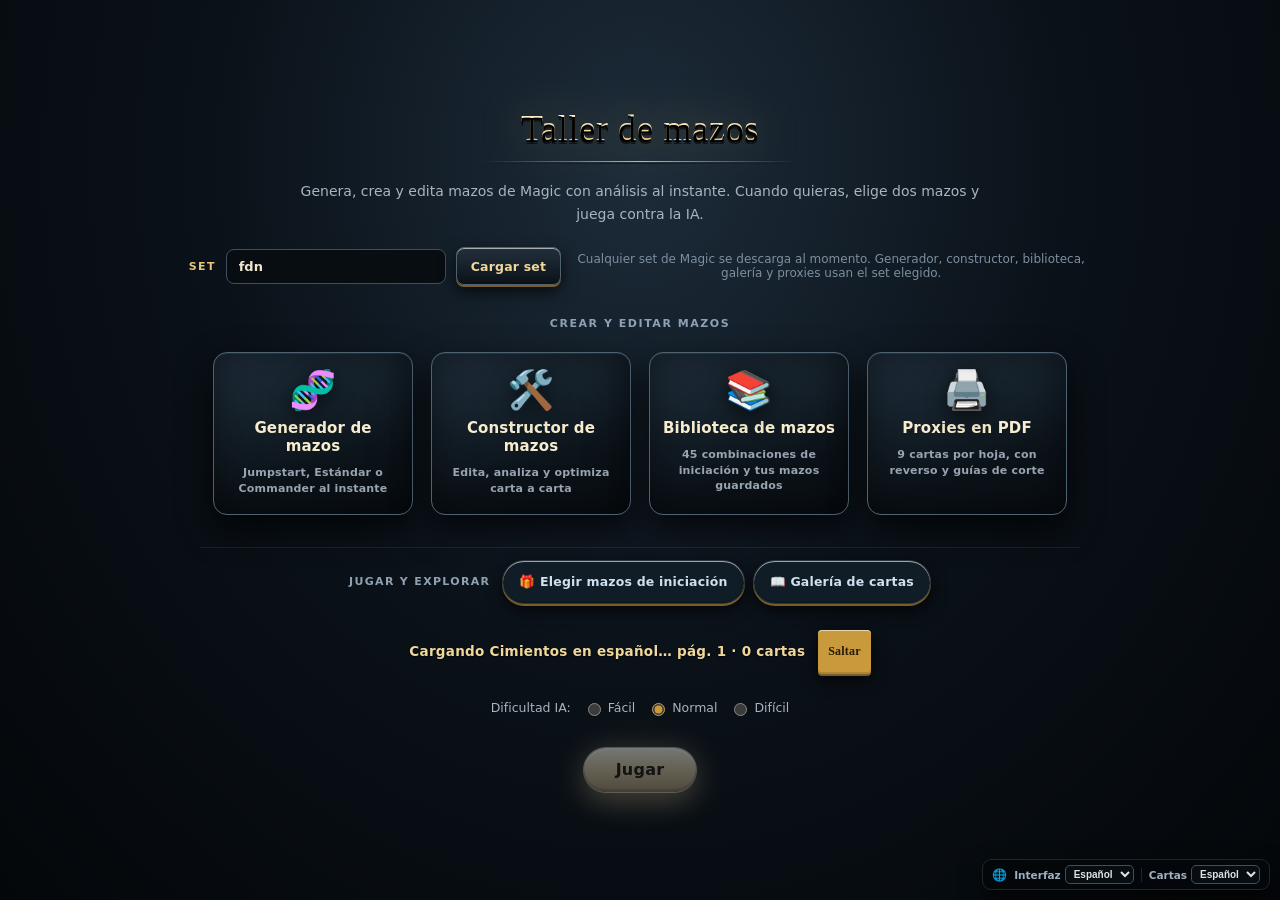
==== commit bcad0c80: "Add files via upload" ====
--- a/index.html
+++ b/index.html
@@ -1190,6 +1190,16 @@
 .dl-tag i{font-style:normal}
 .dl-score{font:700 11px "Segoe UI",system-ui,sans-serif;padding:1px 6px;border-radius:5px;background:#e8c57422;color:#f0d79a}
 .dl-score.hi{background:#6fcf7a26;color:#a8e6b0}
+.dl-rate{display:flex;gap:3px;align-items:center}
+.dl-wr{font:700 10.5px "Segoe UI",system-ui,sans-serif;padding:1px 5px;border-radius:5px;background:#ffffff0d;border:1px solid #ffffff14;color:#a9bccb}
+.dl-wr.hi{background:#6fcf7a1f;border-color:#6fcf7a55;color:#a8e6b0}
+.dl-wr.lo{background:#f07a5a1a;border-color:#f07a5a55;color:#ffb3a0}
+.bd-rate{flex:none;display:flex;gap:3px;align-items:center}
+.bd-rate b{font:800 11px "Segoe UI",system-ui,sans-serif;padding:3px 6px;border-radius:6px;white-space:nowrap}
+.bd-rate-r{background:#e8c57422;border:1px solid #e8c57440;color:#f0d79a}
+.bd-rate-w{background:#ffffff0d;border:1px solid #ffffff18;color:#a9bccb}
+.bd-rate-w.good{background:#6fcf7a1f;border-color:#6fcf7a55;color:#a8e6b0}
+.bd-rate-w.bad{background:#f07a5a1a;border-color:#f07a5a55;color:#ffb3a0}
 .dl-star{font:500 11.5px "Segoe UI",system-ui,sans-serif;color:#a9bccb;overflow:hidden;text-overflow:ellipsis;white-space:nowrap}
 .dl-star b{color:#e6d7ae;font-weight:600}
 .dl-acts{margin-top:auto;display:flex;gap:6px}
@@ -1583,6 +1593,7 @@
     </div>
     <select id="dl-sort" title="Orden de la lista">
       <option value="score">Orden: análisis</option>
+      <option value="winrate">Orden: winrate</option>
       <option value="name">Orden: nombre</option>
       <option value="size">Orden: cartas</option>
       <option value="color">Orden: color</option>
@@ -2641,7 +2652,7 @@
  {n:'Primal',c:'G',list:['Giant Growth','Prey Upon','Rabid Bite','Savage Stomp','Primal Might','Forest','Forest','Forest','Forest','Forest','Forest','Forest','Forest','Forest','Forest','Forest','Forest','Forest','Forest','Forest']}
 ];
 let PACKS=BEGINNER_DECKS.slice();
-function packOf(i){const d=PACKS[i];if(!d)return[];if(d.cards)return d.cards.slice();const fbPool=POOL.filter(c=>c.col.includes(d.c)||c.col.length===0);const fbCr=R(fbPool.filter(c=>c.cr)),fbSp=R(fbPool.filter(c=>!c.cr));const cards=d.list.map(n=>{if(BASIC_NAMES[n]&&BASIC[BASIC_NAMES[n]])return BASIC[BASIC_NAMES[n]];if(BYN[n])return BYN[n];return fbCr.pop()||fbSp.pop()||BASIC[d.c]}).filter(Boolean);while(cards.length<20&&BASIC[d.c])cards.push(BASIC[d.c]);return cards.slice(0,20)}
+function packOf(i){const d=PACKS[i];if(!d)return[];return d.cards?d.cards.slice():beginnerPack(d)}
 const themeLabel=n=>LANG.ui==='en'?(n||''):(ES_THEMES[n]||n);
 const packLabel=i=>{const d=PACKS[i];return d?(d.cards?d.n:themeLabel(d.n)):'?'};
 const mkP=(deck,life=20)=>({life,lib:R(deck.filter(Boolean).map(inst)),hand:[],bf:[],gy:[],exile:[],landPlayed:0,creatureDiedThisTurn:false,attackedThisTurn:false});
@@ -4464,20 +4475,36 @@
 function bdProf(c){
   if(!c)return null;
   const o=c.oracle||'';
+  const kw=' '+((c.kw||[]).join(' ').toLowerCase())+' ';
+  const tl=String(c.type||'').split('—')[1]||'';
+  const subs=tl.toLowerCase().replace(/[.]/g,'').split(/[\/,]/).map(x=>x.trim()).filter(Boolean);
   return {
-    land:!!c.ld,cmc:c.cmc||0,pow:+c.pow||0,tou:+c.tou||0,cr:!!c.cr,
+    land:!!c.ld,cmc:c.cmc||0,pow:+c.pow||0,tou:+c.tou||0,cr:!!c.cr,subs,
+    rar:({mythic:.9,rare:.65,uncommon:.35,common:.15})[c.rarity]||.15,
+    fly:/\bflying\b/.test(kw),reach:/\breach\b/.test(kw),haste:/\bhaste\b/.test(kw),
+    trample:/\btrample\b/.test(kw),dt:/\bdeathtouch\b/.test(kw),ll:/\blifelink\b/.test(kw),
+    menace:/\bmenace\b/.test(kw),fs:/\b(?:first|double) strike\b/.test(kw),
     removal:/destroy target|exile target|deals? \d+ damage to target creature|target creature gets -\d|fight/i.test(o),
     burn:/deals? \d+ damage to (?:any target|target player|target opponent)|each opponent loses \d+ life/i.test(o),
     draw:/draw (?:a|one|two|three|four|five|\d+) cards?/i.test(o),
     gain:/gain \d+ life|gains? \d+ life/i.test(o),
     wipe:/destroy all|deals? \d+ damage to each creature|each creature gets -\d/i.test(o),
-    evasive:/\b(?:flying|menace|trample|haste|double strike|deathtouch|lifelink)\b/i.test(o)
+    ramp:/\{T\}: Add|search your library for (?:a|up to \w+) (?:basic )?land card|add \{[^}]+\}/i.test(o)
   };
 }
 function bdProfDeck(cards){
   const prof=cards.map(bdProf);
   const colors=[...new Set(cards.filter(c=>!c.ld).flatMap(c=>c.col||[]))].filter(k=>'WUBRG'.includes(k));
-  return {cards:prof,colors,name:colors.length===1?'Mono '+colors[0]:(colors.join('/')||'C'),tough:prof.reduce((a,c)=>a+(c.tou||0),0)/Math.max(1,prof.filter(c=>c.cr).length)};
+  const creatures=prof.filter(c=>c.cr);
+  const tc={};creatures.forEach(c=>c.subs.forEach(x=>{tc[x]=(tc[x]||0)+1}));
+  let tribe='',tribeN=0;for(const k in tc)if(tc[k]>tribeN){tribe=k;tribeN=tc[k]}
+  const nonland=prof.filter(c=>!c.land);
+  const cmcAvg=nonland.length?nonland.reduce((a,c)=>a+c.cmc,0)/nonland.length:0;
+  return {cards:prof,colors,name:colors.length===1?'Mono '+colors[0]:(colors.join('/')||'C'),
+    tribe,tribeN,cmcAvg,lands:prof.filter(c=>c.land).length,
+    ramp:prof.filter(c=>c.ramp&&!c.land).length,
+    flyers:creatures.filter(c=>c.fly).length,
+    tough:prof.reduce((a,c)=>a+(c.tou||0),0)/Math.max(1,creatures.length)};
 }
 function bdShuffle(a,rng){for(let i=a.length-1;i>0;i--){const j=(rng()*(i+1))|0;const t=a[i];a[i]=a[j];a[j]=t}return a}
 function bdMulligan(deck,rng){
@@ -4493,33 +4520,42 @@
 function bdRaceGame(A,B,rng){
   const side=[bdMulligan(A,rng),bdMulligan(B,rng)];
   const st=[
-    {P:side[0],life:20,bf:[],land:0},
-    {P:side[1],life:20,bf:[],land:0}
+    {P:side[0],life:20,bf:[],land:0,ramp:0},
+    {P:side[1],life:20,bf:[],land:0,ramp:0}
   ];
+  const profs=[A,B];
   const first=rng()<.5?0:1;
-  for(let t=1;t<=12;t++){
+  const boost=(c,pr)=>{
+    let p=c.pow,t=c.tou;
+    if(pr&&pr.tribeN>=4&&c.subs&&c.subs.indexOf(pr.tribe)>=0){p+=1;if(pr.tribeN>=7)t+=1}
+    return {...c,pow:p,tou:t};
+  };
+  for(let t=1;t<=14;t++){
     for(let k=0;k<2;k++){
       const i=(t===1)?((k===0)?first:1-first):k;
-      const me=st[i],op=st[i+1-i%2===0?1:0];
-      const opp=st[i===0?1:0];
+      const me=st[i],opp=st[i===0?1:0],prof=profs[i];
       if(!(t===1&&i===first)){
         const c=me.P.lib.shift();if(c)me.P.hand.push(c);
       }
-      /* tierras */
-      let li=me.P.hand.findIndex(c=>c.land);
-      if(li>=0&&me.land<8){me.P.hand.splice(li,1);me.land++}
-      /* hechizos: removal primero, luego la mejor criatura asequible */
-      let pool=Math.min(me.land,8);
-      for(let guard=0;guard<3;guard++){
+      const li=me.P.hand.findIndex(c=>c.land);
+      if(li>=0&&me.land<9){me.P.hand.splice(li,1);me.land++}
+      let pool=Math.min(me.land+me.ramp,9);
+      for(let guard=0;guard<4;guard++){
         let idx=-1,best=-1;
         me.P.hand.forEach((c,j)=>{
           if(c.land||c.cmc>pool)return;
           let v=0;
-          if(c.removal&&opp.bf.length)v=60+c.cmc;
-          else if(c.wipe&&opp.bf.length>=2)v=90+c.cmc;
-          else if(c.cr)v=(c.pow*2+c.tou)+10-c.cmc*0.5;
-          else if(c.draw)v=30;
-          else if(c.burn)v=25+c.cmc;
+          if(c.removal&&opp.bf.length)v=70+c.cmc;
+          else if(c.wipe&&opp.bf.length>=2)v=100+c.cmc;
+          else if(c.cr){
+            v=c.pow*2+c.tou+10-c.cmc*0.4+c.rar*4
+              +(c.fly?8:0)+(c.dt?3:0)+(c.ll?2:0)+(c.trample?2:0)+(c.haste?2:0)
+              +((prof.tribeN>=4&&c.subs&&c.subs.indexOf(prof.tribe)>=0)?5:0);
+          }
+          else if(c.draw)v=34;
+          else if(c.ramp)v=36;
+          else if(c.burn)v=26+c.cmc;
+          else if(c.gain)v=12;
           if(v>best){best=v;idx=j}
         });
         if(idx<0)break;
@@ -4531,47 +4567,81 @@
         }else if(c.wipe&&opp.bf.length>=2){
           opp.bf=[];
         }else if(c.cr){
-          me.bf.push({...c,sick:true});
+          me.bf.push({...boost(c,prof),sick:!c.haste});
         }else if(c.draw){
           const d=me.P.lib.shift();if(d)me.P.hand.push(d);
+        }else if(c.ramp){
+          me.ramp=Math.min(me.ramp+1,3);
         }else if(c.burn){
           opp.life-=Math.max(1,Math.round(c.cmc||1));
           if(opp.life<=0)return i;
         }
         if(c.gain)me.life+=1;
       }
-      /* combate */
       if(t>1){
-        const atk=me.bf.filter(c=>!c.sick),def=opp.bf;
+        const atk=me.bf.filter(c=>!c.sick);
         atk.sort((a,b)=>b.pow-a.pow);
         let dmg=0;
         for(const a of atk){
-          let blocker=null;
-          if(def.length){
-            def.sort((x,y)=>y.tou-x.tou);
-            blocker=def[0];
-            def.shift();
+          let cand=opp.bf.slice();
+          if(a.fly)cand=cand.filter(b=>b.fly||b.reach);
+          if(a.menace&&cand.length<2)cand=[];
+          if(!cand.length){
+            dmg+=a.pow;if(a.ll)me.life+=a.pow;continue;
           }
-          if(blocker){
-            if(blocker.pow>=a.tou)me.bf=me.bf.filter(x=>x!==a);
-            if(a.pow>=blocker.tou)opp.bf=opp.bf.filter(x=>x!==blocker);
-          }else{
-            dmg+=a.pow+(a.evasive?1:0);
-          }
+          cand.sort((x,y)=>{
+            const kx=(x.pow>=a.tou||x.dt?2:0)+(a.pow<x.tou&&!a.dt?1:0);
+            const ky=(y.pow>=a.tou||y.dt?2:0)+(a.pow<y.tou&&!a.dt?1:0);
+            return ky-kx||x.tou-y.tou;
+          });
+          const b=cand[0];
+          let spill=0;
+          if(a.trample&&a.pow>b.tou&&!a.dt)spill=a.pow-b.tou;
+          let bDies=a.dt||a.pow>=b.tou;
+          let aDies=b.dt||b.pow>=a.tou;
+          if(a.fs&&!b.fs&&bDies)aDies=false;
+          else if(b.fs&&!a.fs&&aDies)bDies=false;
+          if(aDies)me.bf=me.bf.filter(x=>x!==a);
+          if(bDies)opp.bf=opp.bf.filter(x=>x!==b);
+          if(a.ll)me.life+=Math.min(a.pow,Math.max(1,b.tou));
+          dmg+=spill;
         }
         me.bf.forEach(c=>c.sick=false);
         opp.life-=dmg;
         if(opp.life<=0)return i;
-        if(me.life<=0)return 1-i;
       }
     }
   }
-  /* empate técnico al turno 12: gana quien esté más cerca */
+  const power=s=>s.bf.reduce((a,c)=>a+c.pow,0);
   const d=st[0].life-st[1].life;
-  return Math.abs(d)<=2?.5:(d>0?0:1);
+  if(Math.abs(d)>3)return d>0?0:1;
+  const p0=power(st[0]),p1=power(st[1]);
+  if(Math.abs(p0-p1)>2)return p0>p1?0:1;
+  return .5;
+}
+function bdBalDeck(cards,T){
+  const need=Math.round(T*.4);
+  const out=cards.slice();
+  const colors=[...new Set(out.filter(c=>c&&!c.ld).flatMap(c=>c.col||[]))].filter(k=>'WUBRG'.includes(k));
+  const pool=colors.length?colors:['W','U','B','R','G'];
+  let guard=0;
+  while(out.filter(c=>c&&c.ld).length<need&&guard++<T){
+    let idx=-1,worst=1e9;
+    out.forEach((c,i)=>{
+      if(!c||c.ld)return;
+      const v=(c.cr?(+c.pow||0)+(+c.tou||0):0)+({mythic:3,rare:2,uncommon:1,common:0}[c.rarity]||0)-c.cmc*1.5;
+      if(v<worst){worst=v;idx=i}
+    });
+    if(idx<0)break;
+    out.splice(idx,1);
+    const b=BASIC[pool[guard%pool.length]];
+    if(!b)break;
+    out.push(b);
+  }
+  return out;
 }
 function bdGauntlet(T){
-  const key=ACTIVE_SET+'|'+T+'|'+(GEN_SETS.join(','));
+  const key='v5|'+ACTIVE_SET+'|'+T+'|'+(GEN_SETS.join(','));
   if(bdGaunt.key===key&&bdGaunt.decks.length)return bdGaunt.decks;
   const fmt=T>=100?'cmd':T>=60?'std':'cjs';
   const decks=[];
@@ -4582,7 +4652,7 @@
     let cards=null;
     try{cards=genAiDeck(fmt)}catch(e){}
     if(!cards||cards.filter(Boolean).length<T*.75)continue;
-    const cut=cards.slice(0,T).filter(Boolean);
+    const cut=bdBalDeck(cards.slice(0,T).filter(Boolean),T);
     const p=bdProfDeck(cut);
     if(decks.some(d=>d.label===p.name))continue;
     decks.push({cards:cut,prof:p,label:p.name});
@@ -4591,13 +4661,35 @@
   bdGaunt={key,decks};
   return bdGaunt.decks;
 }
-function bdWinrate(cards,T){
-  const key=T+'|'+ACTIVE_SET+'|'+cards.map(c=>c&&c.name).join(',');
-  if(bdWr.key===key&&bdWr.val)return bdWr.val;
+const bdParMap=new Map();
+function bdGauntPar(T){
+  if(bdParMap.has(T))return bdParMap.get(T);
+  const g=bdGauntlet(T);
+  if(g.length<2){bdParMap.set(T,50);return 50}
+  let w=0,n=0;
+  for(let i=0;i<g.length;i++)for(let j=0;j<g.length;j++){
+    if(i===j)continue;
+    const rng=bdRng(555+T*13+i*97+j);
+    for(let k=0;k<40;k++){
+      const r=bdRaceGame(g[i].prof,g[j].prof,rng);
+      if(r===0)w++;else if(r===.5)w+=.5;
+      n++;
+    }
+  }
+  const par=Math.round(w/n*100);
+  bdParMap.set(T,par);
+  return par;
+}
+/* Escala donde la media del gauntlet es 50 %. */
+function bdCalib(x,par){return Math.max(2,Math.min(98,Math.round(50+(x-par)*.70)))}
+function bdWinrate(cards,T,opt){
+  const games=(opt&&opt.games)||120;
+  const key='v5|'+T+'|'+ACTIVE_SET+'|'+games+'|'+cards.map(c=>c&&c.name).join(',');
+  if(bdWrMap.has(key))return bdWrMap.get(key);
   const opps=bdGauntlet(T);
   if(!opps.length)return null;
   const me=bdProfDeck(cards);
-  const games=120;
+  const par=bdGauntPar(T);
   const per=[];
   let wins=0,total=0;
   const base=cards.reduce((a,c)=>a+((c&&c.name)||'').length,0)+T;
@@ -4610,16 +4702,18 @@
       total++;
     }
     wins+=w;
-    per.push({label:o.label,pct:Math.round(w/games*100)});
+    per.push({label:o.label,pct:bdCalib(Math.round(w/games*100),par)});
   });
-  const pct=Math.round(wins/total*100);
+  const pct=bdCalib(Math.round(wins/total*100),par);
   const ci=Math.round(Math.sqrt(Math.max(.0001,pct/100*(1-pct/100)/total))*196*10)/10;
   const sorted=per.slice().sort((a,b)=>a.pct-b.pct);
-  const val={pct,ci,games:total,opps:per,best:sorted[sorted.length-1],worst:sorted[0]};
-  bdWr={key,val};
+  const val={pct,ci,games:total,par,opps:per,best:sorted[sorted.length-1],worst:sorted[0]};
+  if(bdWrMap.size>160)bdWrMap.clear();
+  bdWrMap.set(key,val);
   return val;
 }
-let bdGaunt={key:'',decks:[]},bdWr={key:'',val:null};
+let bdGaunt={key:'',decks:[]};
+const bdWrMap=new Map();
 function bdLegalCheck(cards,T){
   const out=[],cnt={};
   cards.forEach(c=>{if(!c.ld)cnt[c.name]=(cnt[c.name]||0)+1});
@@ -4752,12 +4846,13 @@
       <div class="bd-wr-top"><b class="${a.wr.pct>=55?'good':a.wr.pct<45?'bad':''}">${a.wr.pct}%</b><span>±${a.wr.ci} (95%)</span></div>
       <div class="bd-wr-bar"><i style="width:${a.wr.pct}%"></i><u style="left:50%"></u></div>
       <div class="bd-wr-list">${a.wr.opps.slice().sort((x,y)=>x.pct-y.pct).map(o=>`<div class="bd-wr-row"><span>${o.label}</span><div><i style="width:${o.pct}%"></i></div><b>${o.pct}%</b></div>`).join('')}</div>
-      <div class="bd-dim">Monte Carlo contra ${a.wr.opps.length} mazos del set activo. Es una estimación, no sustituye a jugar.</div>
+      <div class="bd-dim">Monte Carlo contra ${a.wr.opps.length} mazos del set activo (${a.wr.par}% de referencia). Modela tierras, curva, vuelo, arrollar, prisa, dañar primero, removal, tribal y ramp en 14 turnos. Es una estimación, no sustituye a jugar.</div>
     </div>`:'';
   box.innerHTML=`
   <div class="bd-ana-top">
     <div class="bd-ring" style="--v:${a.score};--c:${col}" title="${ringTitle}"><b>${a.score}</b></div>
     <div class="bd-ana-id"><em><span class="bd-plan-n">${a.plan.n}</span> · ${a.grade}</em><span>${a.plan.d}</span></div>
+    <div class="bd-rate"><b class="bd-rate-r" title="Rating del mazo">R${a.score}</b><b class="bd-rate-w ${a.wr?(a.wr.pct>=55?'good':a.wr.pct<45?'bad':''):''}" title="Winrate estimado">W${a.wr?a.wr.pct+'%':'—'}</b></div>
     <span class="bd-grade ${a.score>=80?'good':a.score<55?'bad':''}" title="Escala S/A/B/C/D">${a.letter}</span>
   </div>
   <div class="bd-chips">${chips}</div>
@@ -5453,17 +5548,26 @@
 const DL={view:'box',q:'',color:'all',sort:'score'};
 let DL_COMBOS=null;
 /* Igual que packOf() pero para una definición concreta de la caja. */
-function dlPack(def){
+function beginnerPack(def){
+  const rnd=bdRng((String(def.n||'x').split('').reduce((a,ch)=>a*31+ch.charCodeAt(0),7)>>>0)||9);
   const fbPool=POOL.filter(c=>c.col.includes(def.c)||c.col.length===0);
-  const fbCr=R(fbPool.filter(c=>c.cr)),fbSp=R(fbPool.filter(c=>!c.cr));
-  const cards=def.list.map(n=>{
+  const fbCr=bdShuffle(fbPool.filter(c=>c.cr),rnd),fbSp=bdShuffle(fbPool.filter(c=>!c.cr),rnd);
+  const cards=(def.list||[]).map(n=>{
     if(BASIC_NAMES[n]&&BASIC[BASIC_NAMES[n]])return BASIC[BASIC_NAMES[n]];
     if(BYN[n])return BYN[n];
     return fbCr.pop()||fbSp.pop()||BASIC[def.c];
   }).filter(Boolean);
-  while(cards.length<20&&BASIC[def.c])cards.push(BASIC[def.c]);
-  return cards.slice(0,20);
-}
+  const LAND_N=8;
+  let lands=cards.filter(c=>c.ld),spells=cards.filter(c=>!c.ld);
+  if(lands.length>LAND_N)lands=lands.slice(0,LAND_N);
+  if(spells.length>20-LAND_N)spells=spells.slice(0,20-LAND_N);
+  const used=new Set(spells.map(c=>c.name));
+  const extra=bdShuffle(POOL.filter(c=>c.set===ACTIVE_SET&&!c.ld&&c.cmc<=5&&(c.col.includes(def.c)||c.col.length===0)&&!used.has(c.name)),rnd);
+  while(spells.length<20-LAND_N&&extra.length)spells.push(extra.pop());
+  while(lands.length<LAND_N&&BASIC[def.c])lands.push(BASIC[def.c]);
+  return spells.concat(lands).slice(0,20);
+}
+function dlPack(def){return beginnerPack(def)}
 function dlComboList(){
   if(DL_COMBOS)return DL_COMBOS;
   const out=[];
@@ -5512,9 +5616,12 @@
     if(e.kind==='combo'){
       if(!e.star){e.star=dlStarOf(e.cards);e.hay=e.cards.map(c=>((c.pname||'')+' '+(c.name||''))).join(' ').toLowerCase()}
       if(!e.ana)e.ana=dlAnalyzeCards(e.cards,40);
+      if(e.ana&&!e.wr&&e.cards.length>=28)e.wr=bdWinrate(e.cards,40,{games:40});
     }else{
       e.star=e.cards.length?dlStarOf(e.cards):null;
       e.ana=(e.cards.length&&e.cards.length===e.size)?dlAnalyzeCards(e.cards,e.T):null;
+      e.wr=null;
+      if(e.ana&&e.cards.length>=e.T*.7)e.wr=bdWinrate(e.cards,e.T,{games:40});
       e.hay=((e.d&&e.d.cards)||[]).join(' ').toLowerCase();
     }
   });
@@ -5530,6 +5637,7 @@
     if(DL.sort==='name')return a.name.localeCompare(b.name);
     if(DL.sort==='size')return (b.size||0)-(a.size||0)||a.name.localeCompare(b.name);
     if(DL.sort==='color')return (a.colors.join('')).localeCompare(b.colors.join(''))||a.name.localeCompare(b.name);
+    if(DL.sort==='winrate')return ((b.wr&&b.wr.pct)||-1)-((a.wr&&a.wr.pct)||-1)||((b.ana&&b.ana.score)||-1)-((a.ana&&a.ana.score)||-1)||a.name.localeCompare(b.name);
     return ((b.ana&&b.ana.score)||-1)-((a.ana&&a.ana.score)||-1);
   });
   const cnt=$('#dl-count');
@@ -5538,7 +5646,7 @@
   grid.innerHTML=list.map(e=>{
     const star=e.star,art=star?`<img loading="lazy" src="${star.small||star.img||''}" alt="">`:'';
     const pips=(e.colors||[]).map(k=>`<span class="dl-pip" style="background:${CC[k]||'#bbb'}">${k}</span>`).join('');
-    const score=e.ana?`<span class="dl-score${e.ana.score>=85?' hi':''}" title="Análisis del mazo">${e.ana.score}</span>`:'';
+    const score=e.ana?`<span class="dl-rate" title="Análisis del mazo: R${e.ana.score}${e.wr?' · W'+e.wr.pct+'%':''}"><b class="dl-score${e.ana.score>=85?' hi':''}">R${e.ana.score}</b>${e.wr?`<b class="dl-wr ${e.wr.pct>=55?'hi':e.wr.pct<45?'lo':''}">W${e.wr.pct}%</b>`:''}</span>`:'';
     const plan=e.ana?`<span class="dl-tag">${e.ana.plan.n}</span>`:'<span class="dl-tag">Análisis disponible al abrir el mazo.</span>';
     const load=e.kind==='combo'?`<button data-dl-combo="${e.a}:${e.b}">🛠️ Cargar en el constructor</button>`:`<button data-dl-saved="${e.i}">🛠️ Cargar en el constructor</button>`;
     return `<div class="dl-item">`+
@@ -6405,6 +6513,8 @@
 "🔍 Nombre o texto de reglas…":"🔍 Name or rules text…",
 "Interfaz":"Interface","Cartas":"Cards","Español":"Spanish","Recomendados":"Recommended",
 "Puntos fuertes y débiles":"Strengths & weaknesses","Por qué esta nota":"Why this score",
+"Rating del mazo":"Deck rating","Winrate estimado":"Estimated winrate",
+
 "mano de 7 jugable":"7-card hand kept","color en turno 3":"color by turn 3","juego en T1-3":"plays on turns 1-3",
 
 "Nota = media geométrica ponderada de 8 apartados: una carencia grave pesa más que varias medias.":"Score = weighted geometric mean of 8 areas: one severe gap hurts more than several average ones.",
@@ -6419,7 +6529,6 @@
 
 "Puntos fuertes":"Strengths","A mejorar":"To improve","Sin puntos fuertes claros":"No clear strengths",
 "Winrate estimado · ":"Estimated winrate · "," partidas simuladas":" simulated games",
-"Monte Carlo contra ":"Monte Carlo against "," mazos del set activo. Es una estimación, no sustituye a jugar.":" decks from the active set. An estimate, not a substitute for playing.",
 "Simulación de manos · ":"Hand simulation · ","Simulación de manos: ":"Hand simulation: ",
 "Desglose: ":"Breakdown: ","Puntuación: ":"Score: ","Winrate estimado: ":"Estimated winrate: ",
 "Puntos fuertes: ":"Strengths: ","A mejorar: ":"To improve: ",
@@ -6466,7 +6575,7 @@
 "🎁 Elegir mazos de iniciación":"🎁 Pick beginner decks","📖 Galería de cartas":"📖 Card gallery",
 
 "📚 Biblioteca de mazos":"📚 Deck library","Combinaciones de iniciación y mazos guardados":"Beginner box combos and saved decks","Iniciación · combinaciones":"Beginner · combinations","Mis mazos":"My decks",
-"🔍 Buscar mazo, tema o carta…":"🔍 Search deck, theme or card…","Orden: análisis":"Sort: analysis","Orden: cartas":"Sort: cards",
+"🔍 Buscar mazo, tema o carta…":"🔍 Search deck, theme or card…","Orden: análisis":"Sort: analysis","Orden: winrate":"Sort: winrate","Orden: cartas":"Sort: cards",
 "combinaciones":"combinations","mazos":"decks","cartas":"cards","Carta más representativa":"Signature card",
 "🛠️ Cargar en el constructor":"🛠️ Load into builder","📚 Mazos":"📚 Decks","📚 Biblioteca":"📚 Library",
 "Análisis disponible al abrir el mazo.":"Analysis available once the deck is loaded.",
@@ -6510,7 +6619,10 @@
 const UI_COL={Blanco:'White',Azul:'Blue',Negro:'Black',Rojo:'Red',Verde:'Green'};
 const UI_RULES=[
 [/^Simulación de manos · (\d+)$/,'Hand simulation · $1'],
+[/^Análisis del mazo: R(\d+) · W(\d+)%$/,'Deck analysis: R$1 · W$2%'],
+[/^Análisis del mazo: R(\d+)$/,'Deck analysis: R$1'],
 [/^Winrate estimado · (\d+) partidas simuladas$/,'Estimated winrate · $1 simulated games'],
+    [/^Monte Carlo contra (\d+) mazos del set activo \((\d+)% de referencia\)\. Modela tierras, curva, vuelo, arrollar, prisa, dañar primero, removal, tribal y ramp en 14 turnos\. Es una estimación, no sustituye a jugar\.$/,'Monte Carlo vs $1 decks from the active set ($2% reference). Models lands, curve, flying, trample, haste, first strike, removal, tribal and ramp over 14 turns. It is an estimate, not a substitute for playing.'],
 [/^💪 (.+)$/,(m,x)=>(I18N_EN[x]||x)+' (strength)'],
 [/^⚠ (.+)$/,(m,x)=>(I18N_EN[x]||x)+' (weakness)'],
 [/^(.+): (\d+)% de apoyo$/,(m,x,n)=>(I18N_EN[x]||x)+': '+n+'% plan support'],
@@ -6529,7 +6641,6 @@
 [/^Añade (\d+) fuentes de cartas$/,'Add $1 card sources'],
 [/^(\d+) criaturas \(objetivo (\d+)\)$/,'$1 creatures (target $2)'],
 [/^Añade (\d+) criaturas$/,'Add $1 creatures'],
-[/^Monte Carlo contra (\d+) mazos del set activo\. Es una estimación, no sustituye a jugar\.$/,'Monte Carlo against $1 decks from the active set. An estimate, not a substitute for playing.'],
 [/^(Blanco|Azul|Negro|Rojo|Verde) · (\d+) cartas$/,(m,c,n)=>(I18N_EN[c]||c)+' · '+n+' cards'],
 [/^📖 Galería (.+)$/,'📖 $1 Gallery'],
 [/^Cargadas (\d+) cartas de (.+)\.$/,'Loaded $1 cards from $2.'],
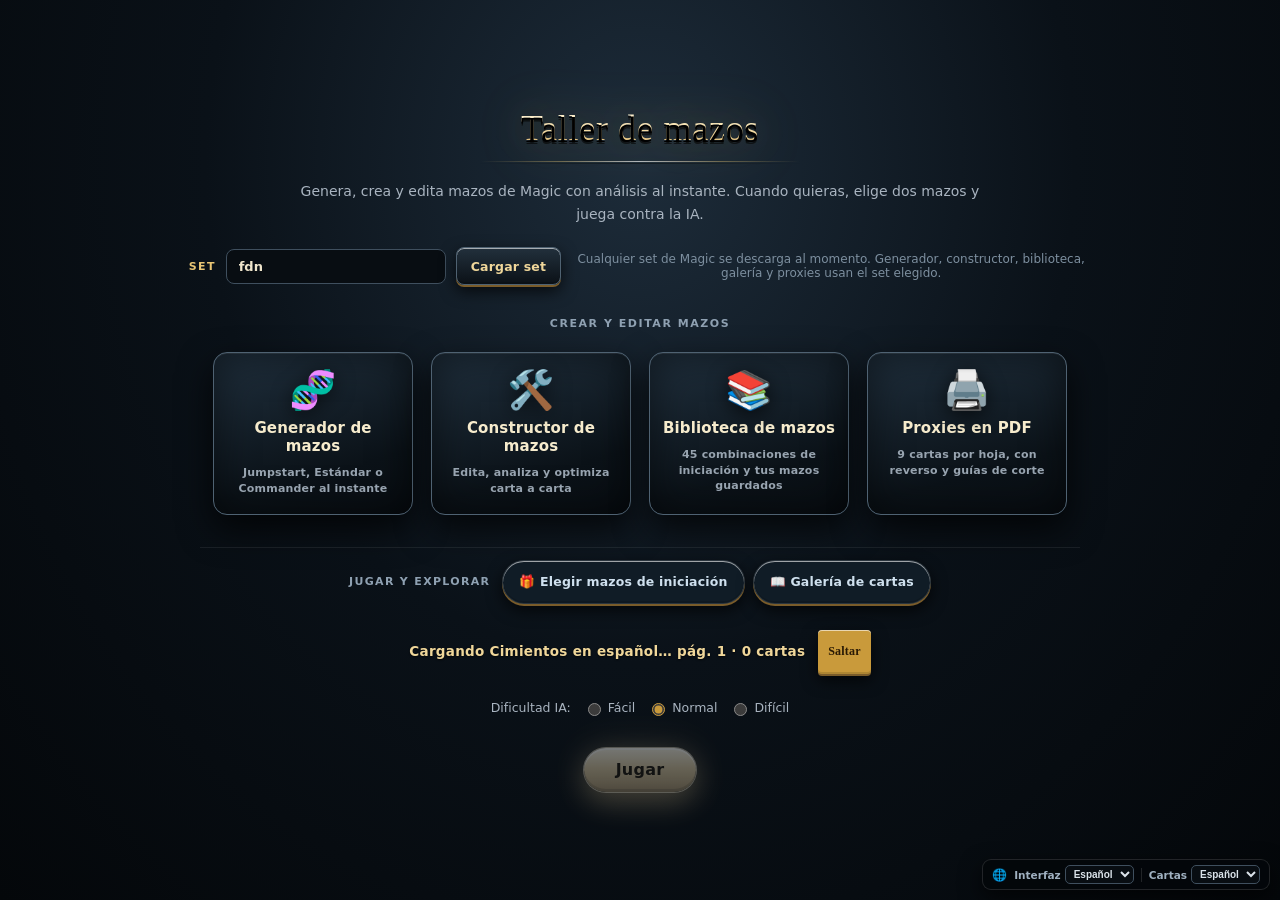
==== commit 93090e04: "Add files via upload" ====
--- a/index.html
+++ b/index.html
@@ -727,6 +727,11 @@
 #go{background:linear-gradient(180deg,#a9dcff,#3f93d6 55%,#2a72ad);box-shadow:0 2px 0 #14405f,0 8px 22px #2f86c999,0 0 26px #2f86c955,inset 0 1px 0 #fff8}
 #end{background:linear-gradient(180deg,#fff0c8,#e8b64c 55%,#c99a3b);box-shadow:0 2px 0 #7a5c2a,0 8px 22px #e0a83c99,0 0 26px #e0a83c55,inset 0 1px 0 #fff9}
 #st{padding:5px 14px;border-radius:20px;background:#ffffff07;border:1px solid #ffffff12;color:#cfd8e2;letter-spacing:.02em}
+#mid{flex-wrap:wrap}
+#coach{display:none;flex:0 0 100%;margin:2px auto 0;max-width:min(780px,98%);text-align:center;color:#efdfb4;background:linear-gradient(180deg,#2b2413e0,#151009e0);border:1px solid #e8c5743d;border-radius:12px;padding:4px 12px;font:600 11.5px "Segoe UI",system-ui,sans-serif;line-height:1.35;box-shadow:0 6px 18px #0006}
+#coach.on{display:block;animation:coachIn .32s cubic-bezier(.2,1.3,.4,1)}
+@keyframes coachIn{from{opacity:0;translate:0 4px}to{opacity:1;translate:0 0}}
+@media (max-width:820px){#coach{font-size:11px;padding:3px 8px}}
 #st.thinking{background:#8fd0ff10;border-color:#8fd0ff33;color:#a9dbff}
 
 /* ==================== CARTAS ==================== */
@@ -1144,6 +1149,17 @@
 #vignette.on{opacity:1;animation:lowPulse 2.6s ease-in-out infinite}
 @keyframes lowPulse{0%,100%{opacity:.5}50%{opacity:1}}
 .fly-card.spell{box-shadow:0 18px 44px #000d,0 0 36px #6fc7ffaa,0 0 0 1px #bfe6ff66}
+/* ---------- hechizo: traza, mira e impacto ---------- */
+.spell-trace{position:fixed;height:2px;z-index:244;pointer-events:none;transform-origin:0 50%;border-radius:2px;background:linear-gradient(90deg,#fff0,var(--tc,#bfe6ff),#fff0);box-shadow:0 0 14px var(--tc,#bfe6ff),0 0 4px #fff;animation:traceGrow .62s ease-out forwards}
+@keyframes traceGrow{0%{clip-path:inset(0 100% 0 0);opacity:0}18%{opacity:1}55%{clip-path:inset(0 0 0 0);opacity:1}100%{clip-path:inset(0 0 0 0);opacity:0}}
+.spell-lock{position:fixed;z-index:243;pointer-events:none;translate:-50% -50%;border-radius:14px;border:2px solid var(--tc,#bfe6ff);box-shadow:0 0 22px var(--tc,#bfe6ff),inset 0 0 22px #00000055;animation:lockIn .8s cubic-bezier(.2,1.4,.4,1) forwards}
+@keyframes lockIn{0%{opacity:0;scale:1.45;rotate:-8deg}25%{opacity:1;scale:.94;rotate:0deg}45%{scale:1.04}100%{opacity:0;scale:1;rotate:0deg}}
+.spell-burst{position:fixed;z-index:242;pointer-events:none;translate:-50% -50%;width:26px;height:26px;border-radius:50%;border:3px solid var(--tc,#f66);box-shadow:0 0 26px var(--tc,#f66);animation:spellBurst .62s cubic-bezier(.2,.8,.3,1) forwards}
+@keyframes spellBurst{0%{opacity:1;scale:.3;border-width:6px}70%{opacity:.9}100%{opacity:0;scale:7;border-width:1px}}
+.card.aim{box-shadow:0 0 0 2px var(--tc,#f55),0 0 30px 8px #f557,0 10px 20px #000a;animation:aimPulse .5s ease-in-out infinite alternate;z-index:75}
+@keyframes aimPulse{to{box-shadow:0 0 0 2px #fff,0 0 42px 12px var(--tc,#f55),0 10px 20px #000a}}
+.card.spell-hit{animation:spellHit .5s cubic-bezier(.3,1.3,.4,1)}
+@keyframes spellHit{0%,100%{translate:0 0}22%{translate:-6px 0;filter:brightness(1.9) saturate(1.4)}58%{translate:5px 0;filter:brightness(1.25)}}
 /* ---------- constructor: filtros nuevos ---------- */
 .bd-check{display:flex;align-items:center;gap:5px;color:#a9b4c0;font:600 11.5px "Segoe UI",system-ui,sans-serif;cursor:pointer;user-select:none;padding:6px 8px;border:1px solid #3f4f5e;border-radius:6px;background:#080d12;white-space:nowrap}
 .bd-check input{accent-color:#c99a3b;width:15px;height:15px;cursor:pointer}
@@ -1344,7 +1360,7 @@
       <div class="zone hand ai" id="aiHand"></div>
       <div class="zone ai lands" id="aiLand"></div>
       <div class="zone ai" id="aiCre"></div>
-      <div id="mid"><span id="st"></span><button id="go" style="display:none"></button><button id="end" style="display:none">Terminar turno</button></div>
+      <div id="mid"><span id="st"></span><button id="go" style="display:none"></button><button id="end" style="display:none">Terminar turno</button><div id="coach" aria-live="polite"></div></div>
       <div class="zone me" id="myCre"></div>
       <div class="zone me lands" id="myLand"></div>
       <div class="info me">
@@ -1906,6 +1922,17 @@
 document.addEventListener('pointerdown',hideHoverCard,{passive:true});
 document.addEventListener('scroll',hideHoverCard,{capture:true,passive:true});
 window.addEventListener('resize',hideHoverCard);
+/* Al elegir objetivo, una traza une el hechizo de la mano con la carta señalada */
+document.addEventListener('pointerover',e=>{
+  if(!G||G.mode!=='target')return;
+  const el=e.target.closest&&e.target.closest('.card.tgt');
+  if(!el)return;
+  const h=document.getElementById('myHand');
+  if(!h)return;
+  const a=h.getBoundingClientRect(),b=el.getBoundingClientRect();
+  if(!a.width||!b.width)return;
+  spellTrace(a.left+a.width/2,a.top+a.height/2,b.left+b.width/2,b.top+b.height/2,spellColor(G.pend&&(G.pend._mode||G.pend.fx)));
+},{passive:true});
 /* Vista previa grande también en las pantallas de edición/generación de mazos */
 function bindCardHover(container,selector,resolve){
   if(!container)return;
@@ -3441,6 +3468,52 @@
   if(i===0){const v=$('#vignette');if(v)v.classList.toggle('on',P.life<=5&&!G.over)}
   updatePile(k+'Lib',P.lib.length);updatePile(k+'Gy',P.gy.length);updatePile(k+'Ex',(P.exile||[]).length)})}
 function render(){const[me,ai]=G.p;const f=(sel,arr,hand,hidden)=>{const el=$(sel);el.replaceChildren(...arr.map(c=>cardEl(c,hand,hidden)));if(sel=='#myHand'){const n=arr.length,mid=(n-1)/2;[...el.children].forEach((e,i)=>{const off=i-mid;e.style.setProperty('--rot',(off*4)+'deg');e.style.setProperty('--lift',(Math.abs(off)*5)+'px')})}};f('#aiHand',ai.hand,1,1);f('#aiLand',ai.bf.filter(c=>c.ld));f('#aiCre',ai.bf.filter(c=>!c.ld));f('#myCre',me.bf.filter(c=>!c.ld));f('#myLand',me.bf.filter(c=>c.ld));f('#myHand',me.hand,1);info();ui();setTimeout(()=>{G.p.forEach(P=>{P.bf.forEach(c=>c._enter=0);P.hand.forEach(c=>c._enter=0)})},700)}
+/* --- Consejo: qué haría la IA con tu mano y tu mesa en este momento --- */
+let _coachK='',_coachT='';
+const coachES=()=>LANG.ui!=='en';
+function coachKey(){
+  if(!G||G.over||G.busy||G.auto||G.t!==0)return '';
+  if(!/^(main1|main2|atk|block)$/.test(G.mode))return '';
+  const me=G.p[0],sig=P=>P.bf.map(c=>c.id+(c.tapped?'t':'')+(c.pac?'p':'')).join('.')+'/'+P.life;
+  return [LANG.ui,G.mode,me.landPlayed?1:0,me.hand.map(c=>c.id).join('.'),sig(me),sig(G.p[1]),(G.att||[]).map(c=>c.id).join(';')].join('|');
+}
+function coachAdvice(){
+  const es=coachES(),me=G.p[0],ai=G.p[1];
+  if(G.mode==='block'){
+    const bm=aiBlocks(G.att||[],0),parts=[];
+    for(const a of G.att||[]){const bs=bm.get(a.id);if(bs&&bs.length)parts.push(bs.map(b=>b.pname).join(' + ')+' → '+a.pname)}
+    if(!parts.length)return es?'💡 La IA aquí no bloquearía con nadie.':'💡 The AI here would block with no one.';
+    return (es?'💡 La IA aquí bloquearía: ':'💡 The AI here would block: ')+parts.join('; ')+'.';
+  }
+  if(G.mode==='atk'){
+    const att=aiAttackers(me,ai);
+    if(!att.length)return es?'💡 La IA aquí no atacaría con nadie.':'💡 The AI here would attack with no one.';
+    const dmg=att.reduce((s,c)=>s+Math.max(0,pw(c)),0);
+    const seen={};att.forEach(c=>seen[c.pname]=(seen[c.pname]||0)+1);
+    const names=Object.entries(seen).map(([n,k])=>k>1?n+' ×'+k:n).join(', ');
+    return (es?'💡 La IA aquí atacaría con ':'💡 The AI here would attack with ')+names+(es?` (${dmg} de daño).`:` (${dmg} damage).`);
+  }
+  const acts=[];
+  try{
+    if(!me.landPlayed){const l=me.hand.find(c=>c.ld&&playable(c));if(l)acts.push((es?'jugar ':'play ')+l.pname)}
+    for(const c of (bestPlay(me,0)||[]).slice(0,2)){
+      let s=(es?'lanza ':'cast ')+c.pname;
+      if(c.fx&&isSp(c)){const tg=aiTg(c,0);if(tg&&tg.pname)s+=' → '+tg.pname}
+      acts.push(s);
+    }
+  }catch(e){}
+  if(acts.length)return (es?'💡 La IA aquí haría: ':'💡 The AI here would: ')+acts.join(es?'; luego ':'; then ')+'.';
+  const combat=G.mode==='main1'&&aiAttackers(me,ai).length;
+  return es?('💡 La IA aquí '+(combat?'pasaría al combate.':'pasaría el turno.'))
+           :('💡 The AI here would '+(combat?'move to combat.':'pass the turn.'));
+}
+function coachRender(){
+  const el=document.getElementById('coach');if(!el)return;
+  const k=coachKey();
+  if(k!==_coachK){_coachK=k;_coachT=k?coachAdvice():''}
+  if(el.textContent!==_coachT)el.textContent=_coachT;
+  el.classList.toggle('on',!!_coachT);
+}
 function ui(){
   const m=G.mode,me=G.p[0],ai=G.p[1],sel=me.bf.filter(c=>c.sel),n=sel.length;
   $('#go').style.display=['main1','atk','block','target','mull','prio'].includes(m)?'':'none';
@@ -3457,6 +3530,7 @@
   document.querySelectorAll('#phasebar .ph').forEach(e=>e.classList.toggle('active',e.dataset.p===p));
   $('.info.ai')?.classList.toggle('turn',G.t===1&&!G.over);
   $('.info.me')?.classList.toggle('turn',G.t===0&&!G.over);
+  try{coachRender()}catch(e){}
 }
 
 /* ============================================================
@@ -3520,19 +3594,87 @@
   const an=g.animate([{transform:'translate(0,0) scale(1)',opacity:.9},{transform:`translate(${dx*.6}px,${dy*.55-40}px) scale(1.15)`,opacity:1,offset:.6},{transform:`translate(${dx}px,${dy}px) scale(.95)`,opacity:0}],{duration:430,easing:'cubic-bezier(.25,.8,.3,1)'});
   an.onfinish=()=>g.remove();setTimeout(()=>g.remove(),650);
 }
-function flySpell(P,c){
-  if(!G||!G.started||!c||matchMedia('(prefers-reduced-motion: reduce)').matches)return;
-  const from=document.getElementById(P===G.p[0]?'myHand':'aiHand'),to=$('#mid');
-  if(!from||!to)return;
-  const a=from.getBoundingClientRect(),b=to.getBoundingClientRect();
-  if(!a.width||!b.width)return;
+/* --- animación de hechizo: la carta vuela hasta su objetivo real, deja una
+   traza desde la mano y golpea justo donde afecta (carta, vida o centro) --- */
+function spellColor(f){
+  const k=(f&&f.k)||'';
+  if(/^(dmg|wrath|wrath_dmg|dmg_tapped|dmg_gain|dmg_gain_tapped|dmg_gain_combat|dmg_controller|fight_you|bite_you|stomp|primal_might|ctr_bite|drain|drainX|drain_noheal)$/.test(k))return '#ff6a4d';
+  if(/^(destroy|destroy_art|destroy_tapped|exile_until)$/.test(k))return '#c07bff';
+  if(/^(pump|pump_kwt|pump_all|pump_att_all|ctr|ctrs_two|ctr_att|regen|pump_gain|debuff_gain|protChoice|kwt)$/.test(k))return '#7dffa8';
+  if(/^(gain|gain_draw|tok|tres)$/.test(k))return '#ffd76a';
+  if(/^(draw|drawX|draw_discard|mill|scry|tutor|ramp5|gy_hand|reanimate|reanimate_all|bounce|bounce_att)$/.test(k))return '#7fd8ff';
+  if(k=='pac')return '#b98cff';
+  return '#b7d6ea';
+}
+function spellHeavy(f){const k=(f&&f.k)||'';return /^(wrath|wrath_dmg|destroy|destroy_tapped|destroy_art|exile_until|fight_you|bite_you|stomp|primal_might|ctr_bite)$/.test(k)||!!(f&&(f.n>=3||f.dmg>=3))}
+function spellTargetRect(t){
+  if(t&&t.life!==undefined){const p=$('#'+(t===G.p[0]?'myLife':'aiLife'));const e=p&&p.querySelector('.die');return e?e.getBoundingClientRect():null}
+  if(t&&t.id!=null){const e=document.getElementById('c'+t.id);if(e){const r=e.getBoundingClientRect();if(r.width)return r}}
+  const m=$('#mid');return m?m.getBoundingClientRect():null;
+}
+function spellTrace(x1,y1,x2,y2,col){
+  const dx=x2-x1,dy=y2-y1,len=Math.max(1,Math.hypot(dx,dy)),ang=Math.atan2(dy,dx);
+  const el=document.createElement('div');el.className='spell-trace';
+  el.style.cssText=`left:${x1}px;top:${y1}px;width:${len}px;transform:rotate(${ang}rad);--tc:${col}`;
+  document.body.append(el);setTimeout(()=>el.remove(),700);
+  return el;
+}
+function spellImpact(x,y,col,heavy){
+  const r=document.createElement('div');r.className='spell-burst';
+  r.style.cssText=`left:${x}px;top:${y}px;--tc:${col}`;
+  document.body.append(r);setTimeout(()=>r.remove(),700);
+  burst(x,y,col,heavy?22:12);
+  impact();
+  if(heavy){shake();screenFlash(col)}
+}
+function spellSweep(col){
+  [...document.querySelectorAll('#myCre .card,#aiCre .card,#myLand .card,#aiLand .card')]
+    .forEach((el,i)=>setTimeout(()=>burstAt(el,col,8),i*35));
+}
+function flySpell(P,c,t){
+  if(!G||!G.started||!c||matchMedia('(prefers-reduced-motion: reduce)').matches)return Promise.resolve();
+  const mine=P===G.p[0];
+  const own=document.getElementById('c'+c.id);
+  const fromEl=(mine&&own&&own.getBoundingClientRect().width)?own:document.getElementById(mine?'myHand':'aiHand');
+  const a=fromEl&&fromEl.getBoundingClientRect();
+  const b=spellTargetRect(t);
+  if(!a||!a.width||!b)return Promise.resolve();
+  const f=c._mode||c.fx;
+  const col=spellColor(f),heavy=spellHeavy(f);
+  const ax=a.left+a.width/2,ay=a.top+a.height/2;
+  const bx=b.left+b.width/2,by=b.top+b.height/2;
+  const tEl=(t&&t.id!=null)?document.getElementById('c'+t.id):null;
+  if(tEl){tEl.style.setProperty('--tc',col);tEl.classList.add('aim')}
+  spellTrace(ax,ay,bx,by,col);
+  const size=Math.max(46,Math.min(190,Math.max(b.width,b.height)));
+  const lock=document.createElement('div');lock.className='spell-lock';
+  lock.style.cssText=`left:${bx}px;top:${by}px;width:${size}px;height:${size}px;--tc:${col}`;
+  document.body.append(lock);setTimeout(()=>lock.remove(),900);
   const g=document.createElement('div');g.className='fly-card spell';
-  g.style.cssText=`left:${a.left+a.width/2-34}px;top:${a.top+a.height/2-48}px;width:68px;height:95px;opacity:.95`;
+  g.style.cssText=`left:${ax-34}px;top:${ay-48}px;width:68px;height:95px;opacity:.95`;
   g.innerHTML=`<img src="${c.small||c.img||''}" alt="">`;
   document.body.appendChild(g);
-  const dx=(b.left+b.width/2)-(a.left+a.width/2),dy=(b.top+b.height/2)-(a.top+a.height/2);
-  const an=g.animate([{transform:'translate(0,0) scale(.9) rotate(0deg)',opacity:.8},{transform:`translate(${dx*.55}px,${dy*.55-50}px) scale(1.25) rotate(-6deg)`,opacity:1,offset:.55},{transform:`translate(${dx}px,${dy}px) scale(.6) rotate(2deg)`,opacity:0}],{duration:520,easing:'cubic-bezier(.3,.8,.3,1)'});
-  an.onfinish=()=>g.remove();setTimeout(()=>g.remove(),800);
+  const dx=bx-ax,dy=by-ay;
+  return new Promise(res=>{
+    let done=false;
+    const fin=()=>{
+      if(done)return;done=true;
+      g.remove();lock.remove();
+      if(tEl)tEl.classList.remove('aim');
+      spellImpact(bx,by,col,heavy);
+      if(/^(wrath|wrath_dmg|pump_all|bounce_att|reanimate_all)$/.test((f&&f.k)||''))spellSweep(col);
+      if(tEl)burstAt(tEl,col,14);
+      const flash=()=>{const el=(t&&t.id!=null)?document.getElementById('c'+t.id):null;if(!el)return;el.classList.add('spell-hit');setTimeout(()=>el.classList.remove('spell-hit'),520)};
+      flash();setTimeout(flash,70);
+      res();
+    };
+    g.animate([{transform:'translate(0,0) scale(.85) rotate(0deg)',opacity:.85},
+      {transform:`translate(${dx*.28}px,${dy*.25-72}px) scale(1.3) rotate(-9deg)`,opacity:1,offset:.4},
+      {transform:`translate(${dx*.78}px,${dy*.74-14}px) scale(.9) rotate(4deg)`,opacity:1,offset:.82},
+      {transform:`translate(${dx}px,${dy}px) scale(.42) rotate(8deg)`,opacity:0}],
+      {duration:420,easing:'cubic-bezier(.32,.7,.25,1)'});
+    setTimeout(fin,520);
+  });
 }
 async function playLand(P,land){
   flyLand(P,land);
@@ -3650,7 +3792,7 @@
   tapAll(P,lands);
   if(opts.fromGY){P.gy.splice(P.gy.indexOf(c),1)}else{P.hand.splice(P.hand.indexOf(c),1)}
   if(handRect&&!isSp(c))flyToField(c,handRect);
-  else if(isSp(c))flySpell(P,c);
+  else if(isSp(c))await flySpell(P,c,t);
   SFX.cast();
   const me=P===G.p[0];
   log(`${me?'Lanzas':'La IA lanza'} ${c.pname}${kicked?' (patada)':''}${opts.fromGY?' (retrospectiva)':''}${x?` (X=${x})`:''}`+(t?' → '+(t.life!==undefined?(t===G.p[0]?'ti':'la IA'):t.pname):''));
@@ -6815,6 +6957,7 @@
   try{if($('#deckgen')&&$('#deckgen').classList.contains('on')&&typeof renderGen==='function')renderGen()}catch(e){}
   try{if($('#gallery')&&$('#gallery').classList.contains('on')&&typeof renderGallery==='function')renderGallery()}catch(e){}
   uiApply(document.body);
+  try{if(typeof coachRender==='function'){_coachK='';coachRender()}}catch(e){}
 }
 function langRefreshCards(){
   const call=(f)=>{try{typeof window[f]==='function'&&window[f]()}catch(e){}};
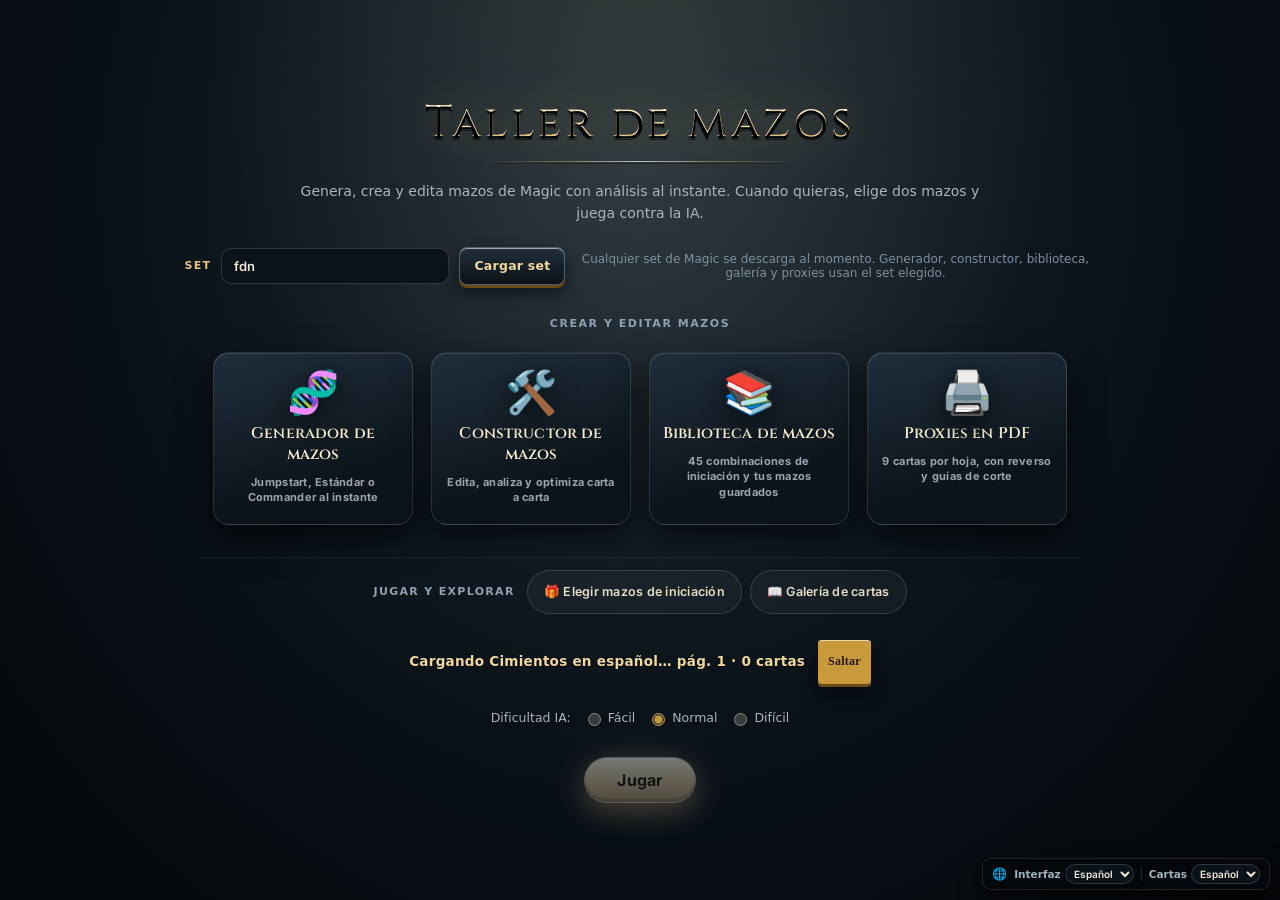
==== commit 941e1c7c: "Add files via upload" ====
--- a/index.html
+++ b/index.html
@@ -2,7 +2,7 @@
 <html lang="es">
 <head>
 <meta charset="utf-8">
-<meta name="viewport" content="width=device-width,initial-scale=1,maximum-scale=1,user-scalable=no,viewport-fit=cover">
+<meta name="viewport" content="width=device-width,initial-scale=1,viewport-fit=cover">
 <meta name="mobile-web-app-capable" content="yes">
 <meta name="apple-mobile-web-app-capable" content="yes">
 <meta name="theme-color" content="#150e08">
@@ -1319,6 +1319,112 @@
   .px-paper{width:min(100%,400px);aspect-ratio:210/297}
   #px-generate{min-height:46px}
 }
+</style>
+<link rel="preconnect" href="https://fonts.googleapis.com"><link rel="preconnect" href="https://fonts.gstatic.com" crossorigin>
+<link href="https://fonts.googleapis.com/css2?family=Cinzel:wght@500;700&family=Inter:wght@400;500;600;700&display=swap" rel="stylesheet">
+<style id="visual-refresh">
+/* ===== Visual refresh: capa final (sobrescribe los bloques anteriores) ===== */
+:root{
+  --vr-gold:#e8c574;--vr-gold-d:#a9843c;--vr-ink:#0b1117;--vr-glass:#0b111799;
+  --vr-line:#e8c5742e;--vr-txt:#f1ead7;--vr-mut:#9aa6b2;
+  --vr-display:"Cinzel",Georgia,serif;--vr-ui:"Inter","Segoe UI",system-ui,sans-serif;
+  --vr-ease:cubic-bezier(.22,1,.36,1)
+}
+body{font-family:var(--vr-ui);color:var(--vr-txt);background:radial-gradient(ellipse at 50% 0,#1d1710,#0a0705 70%)}
+h1,h2,.reveal-title,.mull-head h2{font-family:var(--vr-display)!important;letter-spacing:.04em}
+
+/* Mesa: marco de madera + fieltro con profundidad */
+#main{border:10px solid #3b2412;border-radius:20px;
+  background:
+    radial-gradient(ellipse at 50% 38%,#ffffff14,#0000 55%),
+    radial-gradient(ellipse at 50% 45%,#2f6b4d,#17402d 62%,#0a2217);
+  box-shadow:inset 0 0 0 2px #7a5430,inset 0 0 90px #000d,inset 0 2px 0 #ffffff22,
+    0 0 0 2px #1c1008,0 18px 50px #000d}
+#main::before{opacity:.55}
+#main::after{content:'';position:absolute;inset:0;pointer-events:none;z-index:0;border-radius:10px;
+  background:radial-gradient(ellipse at 50% 50%,#0000 55%,#000a 100%)}
+
+/* Barra de fases */
+#phasebar{gap:6px;padding:7px 12px;background:linear-gradient(#000b,#0007);border-bottom:1px solid var(--vr-line);backdrop-filter:blur(6px)}
+#phasebar .ph{padding:4px 14px;border-radius:999px;font:600 10.5px var(--vr-ui);letter-spacing:.12em;color:#7d8794;border:1px solid transparent}
+#phasebar .ph.active{color:#201505;background:linear-gradient(180deg,#f3d98f,#d3a94e);border-color:#f6e2a8;text-shadow:none;box-shadow:0 0 16px #e8c57477,inset 0 1px 0 #fff8}
+
+/* Columna de pilas */
+#piles-col{background:linear-gradient(180deg,#000a,#0006);backdrop-filter:blur(6px);border-right:1px solid var(--vr-line)}
+.pile-label{font:700 9.5px var(--vr-ui);letter-spacing:.2em;color:var(--vr-gold);opacity:.85}
+.pile-mini{border-radius:12px;border:1.5px solid #8a6a3a;box-shadow:0 6px 14px #000a,inset 0 1px 0 #ffffff1f,inset 0 0 14px #0009;transition:transform .25s var(--vr-ease),box-shadow .25s,opacity .2s}
+.pile-mini:hover{transform:translateY(-3px) scale(1.06);box-shadow:0 10px 22px #000b,0 0 22px #e8c57466}
+.pile-mini .cnt{font:700 11.5px var(--vr-ui);border-radius:999px;border:1.5px solid var(--vr-gold);background:linear-gradient(180deg,#2e2008,#140d03)}
+
+/* Paneles de jugador y dado de vida */
+.info{background:linear-gradient(90deg,#0000,#0008 20%,#0008 80%,#0000);border-top:1px solid #ffffff0a;border-bottom:1px solid #ffffff0a}
+.life .die{font:700 30px/1 var(--vr-display);border-radius:50%;min-width:66px;height:66px;border:3px solid #7a5a22;
+  background:radial-gradient(circle at 32% 28%,#fff6d6,#efd18a 38%,#c79a45 72%,#8a6a2c);
+  box-shadow:0 10px 20px #000b,0 0 26px #e8c57455,inset 0 -8px 14px #5a3c0a88,inset 0 5px 8px #fffb}
+.life .die::before,.life .die::after{display:none}
+.meta{color:#c9c2ae;font:500 12.5px var(--vr-ui);text-decoration:none;padding:3px 10px;border-radius:999px;background:#ffffff0c;border:1px solid #ffffff14}
+.meta:hover{background:#e8c57422;border-color:var(--vr-line);color:#fff}
+
+/* Zonas */
+.zone.lands{background:linear-gradient(90deg,#0000,#00000030 20%,#00000030 80%,#0000);box-shadow:inset 0 1px 0 #ffffff08}
+#mid{background:linear-gradient(90deg,#0000,#000b 18%,#000b 82%,#0000);border-block:1px solid var(--vr-line)}
+#st{font:600 13px var(--vr-ui);color:var(--vr-gold);letter-spacing:.03em}
+
+/* Botones */
+button{font:700 13.5px var(--vr-ui);letter-spacing:.02em;border-radius:10px;color:#241704;
+  background:linear-gradient(180deg,#f6dc95,#d9ad52 55%,#c0953f);
+  box-shadow:0 3px 0 #6b4a17,0 8px 16px #0008,inset 0 1px 0 #fff9;
+  transition:transform .15s var(--vr-ease),filter .15s,box-shadow .15s}
+button:hover:not(:disabled){filter:brightness(1.08);transform:translateY(-1px)}
+button:active:not(:disabled){transform:translateY(2px);box-shadow:0 1px 0 #6b4a17,0 3px 8px #000a}
+#tools button,.mob-close,#mobile-menu-toggle{background:linear-gradient(180deg,#26323e,#161e27);color:#e9dfc2;border:1px solid #ffffff1f;box-shadow:0 3px 8px #0008,inset 0 1px 0 #ffffff1a}
+#tools button:hover{border-color:var(--vr-gold)}
+
+/* Cartas */
+.card{border-radius:8px;box-shadow:0 6px 14px #000b,0 1px 3px #000a,inset 0 0 0 1px #ffffff14;transition:box-shadow .25s,translate .5s cubic-bezier(.34,1.56,.64,1),rotate .5s cubic-bezier(.34,1.56,.64,1),scale .25s,filter .2s}
+.card img{border-radius:8px}
+.card:hover{box-shadow:0 22px 34px #000e,0 0 0 2px var(--vr-gold),0 0 30px #e8c57477}
+.pt,.loy,.lore{font-family:var(--vr-ui);border-radius:6px;border:1px solid #ffffff2e;backdrop-filter:blur(3px)}
+.ok{box-shadow:0 0 16px 3px #f6d57a,0 0 6px 1px #fff3b0}
+
+/* Panel lateral */
+aside{padding:10px 10px 10px 2px}
+#zoom{background:linear-gradient(160deg,#101a24cc,#070b10cc);border:1px solid var(--vr-line);border-radius:14px;color:var(--vr-mut);font:500 13px/1.5 var(--vr-ui);box-shadow:inset 0 0 40px #000b,0 10px 24px #0008}
+#zoom img{border-radius:12px}
+#log{background:linear-gradient(180deg,#0a1016dd,#06090dcc);border:1px solid var(--vr-line);border-radius:14px;color:#c9d2da;font:400 12px/1.6 var(--vr-ui);box-shadow:inset 0 0 24px #000a}
+
+/* Menú principal */
+#menu{background:
+  radial-gradient(ellipse at 50% -10%,#e8c57422,#0000 50%),
+  radial-gradient(ellipse at 50% 20%,#1d2c3a,#0a1118 55%,#04070a)}
+#menu h1{font-size:clamp(26px,4vw,44px)!important;letter-spacing:.08em}
+.hero-card{position:relative;overflow:hidden;border-radius:16px;border:1px solid #ffffff1f;
+  background:linear-gradient(165deg,#1f2e3c,#0c141b 70%);box-shadow:0 14px 34px #000a,inset 0 1px 0 #ffffff1c;
+  transition:transform .3s var(--vr-ease),border-color .3s,box-shadow .3s}
+.hero-card::before{content:'';position:absolute;inset:0;background:linear-gradient(115deg,#0000 35%,#e8c5742a 50%,#0000 65%);transform:translateX(-120%);transition:transform .7s var(--vr-ease)}
+.hero-card:hover::before{transform:translateX(120%)}
+.hero-card:hover{transform:translateY(-6px);border-color:#e8c574aa;box-shadow:0 24px 50px #000c,0 0 36px #e8c57433,inset 0 1px 0 #ffffff2a}
+.hero-card .icon{font-size:42px;filter:drop-shadow(0 6px 12px #000a)}
+.hero-card h2{font:600 15.5px var(--vr-ui);letter-spacing:.01em}
+.mini-card{font-family:var(--vr-ui);background:#ffffff0a;border:1px solid #ffffff22;color:#e5ddc6;box-shadow:none;transform:none}
+.mini-card:hover{background:#e8c57420;border-color:#e8c574aa;color:#fff}
+input,select{font-family:var(--vr-ui)!important;border-radius:10px!important;border:1px solid #ffffff26!important;background:#0b121a!important;color:var(--vr-txt)!important}
+input:focus,select:focus{outline:none;border-color:var(--vr-gold)!important;box-shadow:0 0 0 3px #e8c57433}
+.deck-card{border-radius:12px;border:1px solid #ffffff22;background:linear-gradient(165deg,#18232e,#0c1218);transition:transform .2s var(--vr-ease),box-shadow .2s,border-color .2s}
+.deck-card:hover{border-color:#e8c574aa;box-shadow:0 12px 26px #000a,0 0 20px #e8c57433}
+.deck-card.sel{border-color:var(--vr-gold);background:linear-gradient(165deg,#3a2c10,#171006);box-shadow:0 0 0 1px var(--vr-gold),0 0 28px #e8c57466}
+.gal-card{border-radius:10px}.gal-card:hover{box-shadow:0 18px 40px #000,0 0 0 2px var(--vr-gold)}
+
+/* Scrollbars */
+*{scrollbar-width:thin;scrollbar-color:#e8c57466 transparent}
+::-webkit-scrollbar{width:9px;height:9px}::-webkit-scrollbar-thumb{background:#e8c57455;border-radius:9px}::-webkit-scrollbar-thumb:hover{background:#e8c574aa}
+
+/* Accesibilidad */
+:focus-visible{outline:2px solid var(--vr-gold);outline-offset:2px}
+@media (prefers-reduced-motion:reduce){*,*::before,*::after{animation-duration:.01ms!important;animation-iteration-count:1!important;transition-duration:.01ms!important}}
+/* Cartas giradas: sin inclinación 3D (evita el temblor al pasar el ratón) */
+.card.tap,.card.tap:hover{transform:none!important;scale:1!important;transform-origin:50% 50%!important}
+.card.tap::after{display:none!important}
 </style>
 </head>
 <body>
@@ -1955,7 +2061,7 @@
   if(!el||!G)return;
   const c=reg[el.dataset.i];if(!c)return;
   const r=el.getBoundingClientRect(),cx=r.left+r.width/2,cy=r.top+r.height/2;
-  el.style.transformOrigin=(cx<innerWidth*.3?'0%':cx>innerWidth*.7?'100%':'50%')+' '+(cy<innerHeight*.45?'0%':'100%');
+  if(!el.classList.contains('tap'))el.style.transformOrigin=(cx<innerWidth*.3?'0%':cx>innerWidth*.7?'100%':'50%')+' '+(cy<innerHeight*.45?'0%':'100%');
   updateZoom(c);
   showHoverCard(c,el);
 });
@@ -1972,7 +2078,7 @@
   const el=e.target.closest('.card[data-i]');
   if(!el||!G)return;
   const r=el.getBoundingClientRect();
-  if(!r.width||!r.height)return;
+  if(!r.width||!r.height||el.classList.contains('tap'))return;
   const px=(e.clientX-r.left)/r.width-.5,py=(e.clientY-r.top)/r.height-.5;
   el.style.setProperty('--ry',(px*16).toFixed(2)+'deg');
   el.style.setProperty('--rx',(-py*14).toFixed(2)+'deg');
@@ -2178,6 +2284,7 @@
   if(m=s.match(/^scry (\d+)/i))return{k:'scry',n:+m[1]};
   if(m=s.match(/^mill (a|one|two|three|four|\d+) cards?/i))return{k:'mill',n:{a:1,one:1,two:2,three:3,four:4}[m[1]]||+m[1]};
   if(/^return target (?:nonland )?creature to (?:its|their) owner'?s? hand/i.test(s))return{k:'bounce',auto:1};
+  if(m=s.match(/^search your library for up to (one|two|three) basic land cards?, put (?:it|them) onto the battlefield tapped/i))return{k:'fetchland',n:{one:1,two:2,three:3}[m[1].toLowerCase()],auto:1};
   if(/^search your library for (?:a|up to one) (?:creature|land|artifact|enchantment|instant|sorcery|card)/i.test(s))return{k:'tutor',auto:1};
   return null;
 }
@@ -2212,14 +2319,14 @@
   if(m=o.match(/(?:When|Whenever) (?!another |one or more other )[^,.\n]*enters[^,.\n]*, ([^.\n]*)/))return eff(m[1]);
   return null;
 }
-function abilOf(o,t){if(/Instant|Sorcery|Land/.test(t))return null;const out=[];
+function abilOf(o,t,n){if(/Instant|Sorcery|Land/.test(t))return null;const out=[];
  for(const l of o.split('\n')){
   let m=l.match(/^([+\-\u2212]\d+):\s*(.*)$/);
   if(m){const loy=parseInt(m[1].replace('\u2212','-'));const f=eff(m[2].replace(/\.$/,''))||{k:'generic'};out.push({loy,f,txt:l,tap:false,mana:''});continue}
   const i=l.indexOf(': ');if(i<1)continue;const cs=l.slice(0,i),ef=l.slice(i+2);if(/^Add /.test(ef))continue;
   if(/(?:Exile a|Remove a|Tap an untapped|Return .* to its owner)/.test(cs))continue;
   const sy=cs.match(/\{[^}]+\}/g)||[];const payLife=(cs.match(/Pay (\d+) life/)||[])[1];
-  const tap=sy.includes('{T}');const sacSelf=/Sacrifice this/.test(cs);const sacOther=!sacSelf&&/Sacrifice (?:another |a |an |two )/.test(cs);const sacType=(cs.match(/Sacrifice (?:another |a |an |two )([A-Za-z]+)/)||[])[1]||null;const disc=/Discard a card/.test(cs);
+  const tap=sy.includes('{T}');const sacSelf=/Sacrifice this/.test(cs)||!!(n&&[n,n.split(',')[0],n.split(' // ')[0]].some(x=>x&&cs.includes('Sacrifice '+x)));const sacOther=!sacSelf&&/Sacrifice (?:another |a |an |two )/.test(cs);const sacType=(cs.match(/Sacrifice (?:another |a |an |two )([A-Za-z]+)/)||[])[1]||null;const disc=/Discard a card/.test(cs);
   if(!tap&&!sacSelf&&!sacOther&&!disc&&!sy.length&&!payLife)continue;
   const f=eff(ef.replace(/\.$/,''));
   if(!f)continue;
@@ -2345,7 +2452,7 @@
     ward:wardMatch?{n:+wardMatch[1]}:null,
     conditionalElf,
     conditionalOther:conditionalOther?{type:conditionalOther[1]}:null,
-    abil:abilOf(o,t),eqp:eqpOf(o,t),lord:lordOf(o),mana:!/Land/.test(t)&&/\{T\}: Add/.test(o),
+    abil:abilOf(o,t,c.name),eqp:eqpOf(o,t),lord:lordOf(o),mana:!/Land/.test(t)&&/\{T\}: Add/.test(o),
     rarity:c.rarity||'common',set:c.set||'fdn',
     thresholdBuff:parseThreshold(o),flashbackCost:parseFlashback(o),kickerCost:parseKicker(o),landfall:parseLandfall(o),
     choice:/choose a color/i.test(o),
@@ -3577,6 +3684,7 @@
 }
 
 function scry(P,n){if(!P.lib.length)return;if(P===G.p[0]&&!G.auto){for(let i=0;i<n&&P.lib.length;i++){const c=P.lib[P.lib.length-1];const keep=confirm(`Adivinar: ¿mantener "${c.pname}" arriba?\n(Aceptar = mantener · Cancelar = al fondo)`);if(keep)break;P.lib.pop();P.lib.unshift(c);log('Al fondo: '+c.pname)}}else{for(let i=0;i<n&&P.lib.length;i++){const c=P.lib[P.lib.length-1];if(!c.ld)break;P.lib.pop();P.lib.unshift(c)}}render()}
+function fetchLands(P,n){const me=P===G.p[0]&&!G.auto;let got=[];for(let k=0;k<n;k++){const opts=P.lib.filter(c=>c.ld&&/Basic/.test(c.type||''));if(!opts.length)break;let ch=null;if(me){const i=pick('Busca una tierra básica:',opts.map(c=>c.pname));ch=i!=null?opts[i]:opts[0]}else{const cnt=x=>P.bf.filter(y=>y.ld&&y.prod&&x.prod&&y.prod[0]===x.prod[0]).length;ch=[...opts].sort((a,b)=>cnt(a)-cnt(b))[0]}P.lib=P.lib.filter(x=>x!==ch);ch.tapped=1;ch._enter=1;P.bf.push(ch);got.push(ch.pname)}P.lib=R(P.lib);log(`${me?'Buscas':'La IA busca'} ${got.length?got.join(' y '):'nada'} y baraja.`);SFX.draw();render()}
 async function tutor(P){const isLand=/land/i.test(P._tutorTx||'');let candidates=P.lib.filter(c=>isLand?c.ld:c.cr);if(!candidates.length)return log('No hay cartas válidas en el mazo.');let chosen=null;if(P===G.p[0]&&!G.auto){const k=pick('Busca en tu mazo:',candidates.map(c=>c.pname));if(k!=null)chosen=candidates[k]}else chosen=candidates.sort((a,b)=>val(b)-val(a))[0];if(!chosen)return;P.lib=P.lib.filter(c=>c!==chosen);chosen._enter=1;P.hand.push(chosen);log(`${P===G.p[0]?'Buscas':'La IA busca'} ${chosen.pname} y baraja.`);P.lib=R(P.lib);SFX.draw();render();await sleep(600)}
 async function sacrifice(P,src,target){if(!target||!alive(target))return;P.bf=P.bf.filter(x=>x!==target);if(!target.tok)P.gy.push(target);target.dmg=0;mark(target,'die-anim');shockwave(target);const el=document.getElementById('c'+target.id);if(el)burstAt(el,'#f55',15);SFX.kill();log(`${P===G.p[0]?'Sacrificas':'La IA sacrifica'} ${target.pname}`);render();await sleep(500);if(target.dies)effect(P,target.dies,null,target);await sweep()}
 
@@ -3755,6 +3863,7 @@
   else if(f.k=='scry'){scry(P,f.n)}
   else if(f.k=='mill'){for(let k=0;k<f.n&&P.lib.length;k++)P.gy.push(P.lib.pop());log((P===G.p[0]?'Mueles ':'La IA muele ')+f.n)}
   else if(f.k=='tutor'){tutor(P)}
+  else if(f.k=='fetchland'){fetchLands(P,f.n)}
 }
 
 function askT(f){return new Promise(res=>{G.prev=G.mode;G.mode='target';G.pend={fx:f,res,type:'Instant',pname:'efecto'};G.busy=0;render()})}
@@ -3953,7 +4062,7 @@
 function canAct(P,c,a){if(!alive(c)||muted(c))return null;if(a.tap&&(c.tapped||(c.cr&&c.sick)))return null;if(a.disc&&!P.hand.length)return null;if(a.sacOther&&!P.bf.some(x=>x.cr&&x!==c&&(!a.sacType||(x.type||'').includes(a.sacType))))return null;if(a.loy!==undefined&&c.loy+a.loy<0)return null;if(a.payLife&&P.life<=a.payLife+2)return null;if(a.f&&a.f.k=='ctr_att'&&!P.bf.some(x=>x.cr&&x!==c&&x.att))return null;if(a.f&&a.f.k=='destroy_art'&&!bfAll().some(x=>!x.cr&&!x.ld))return null;const w=c.tapped;if(a.tap)c.tapped=1;const p=a.mana?plan(P,{cost:a.mana}):[];c.tapped=w;return p}
 async function activate(P,c,a){const p=canAct(P,c,a);if(p===null)return;const me=P===G.p[0]&&!G.auto;tapAll(P,p);if(a.tap)c.tapped=1;if(a.loy){c.loy+=a.loy;floatDmg(document.getElementById('c'+c.id),(a.loy>0?'+':'')+a.loy,'#a8f')}if(a.payLife&&P.life>a.payLife){P.life-=a.payLife;log(`${me?'Pagas':'La IA paga'} ${a.payLife} vidas`);floatDmg($('#'+(P===G.p[0]?'myLife':'aiLife')).querySelector('.die'),'-'+a.payLife,'#f55')}if(a.sacOther){const opts=P.bf.filter(x=>x.cr&&x!==c&&(!a.sacType||(x.type||'').includes(a.sacType)));let v=null;if(me){const k=pick('Sacrifica una criatura:',opts.map(x=>x.pname));v=k!=null?opts[k]:null}else v=opts.sort((x,y)=>val(x)-val(y))[0];if(v)await sacrifice(P,c,v);else return}if(a.sac){log(`${me?'Sacrificas':'La IA sacrifica'} ${c.pname} (coste)`);const own=owner(c)||P;own.bf=own.bf.filter(x=>x!==c);if(!c.tok)own.gy.push(c);c.dmg=0;mark(c,'die-anim');shockwave(c);const el=document.getElementById('c'+c.id);if(el)burstAt(el,'#f55',15);SFX.kill();render();await sleep(500);if(c.dies)effect(own,c.dies,null,c);await sweep()}if(a.disc){const h=P.hand;const k=me?pick('Descarta:',h.map(x=>x.pname)):null;const ls=h.filter(x=>x.ld);const d=k!=null?h[k]:(ls.length>3?ls[0]:[...h].sort((x,y)=>y.cmc-x.cmc)[0]);if(d){h.splice(h.indexOf(d),1);P.gy.push(d);log((me?'Descartas ':'La IA descarta ')+d.pname)}}log(`${me?'Activas':'La IA activa'}: ${c.pname}`);SFX.act();render();await sleep(400);await resolveFx(P,a.f,c,true);checkEnd();render();await sleep(500);await sweep()}
 
-async function aiAbil(i=1){const A=G.p[i];const diff=G.difficulty||'normal';for(let r=0;r<4;r++){let done=0;for(const c of A.bf){for(const a of c.abil||[]){if(!canAct(A,c,a))continue;const fk=a.f.k;if(!/^(draw|gain|tok|tres|drain|ctr|dmg|destroy|destroy_art|pump_att_all|regen|scry|tutor)$/.test(fk))continue;if(fk=='gain'&&A.life>=16)continue;if(a.sac){const valuable=c.tok||c.dies||(fk==='draw'&&A.life>5)||fk==='tutor';if(!valuable&&diff!=='hard')continue}if(a.sacOther){const others=A.bf.filter(x=>x.cr&&x!==c);if(others.length<2&&!(fk==='draw'||fk==='destroy'||fk==='tutor'))continue;if(diff==='easy')continue}if(a.disc&&A.hand.length<5)continue;if(a.payLife&&A.life-a.payLife<=6)continue;if((fk=='dmg'||fk=='destroy'||fk=='destroy_art')&&!aiTg({fx:a.f,type:'Instant'},i))continue;await activate(A,c,a);done=1;await sleep(1000);break}if(done)break}if(!done)return}}
+async function aiAbil(i=1){const A=G.p[i];const diff=G.difficulty||'normal';for(let r=0;r<4;r++){let done=0;for(const c of A.bf){for(const a of c.abil||[]){if(!canAct(A,c,a))continue;const fk=a.f.k;if(!/^(draw|gain|tok|tres|drain|ctr|dmg|destroy|destroy_art|pump_att_all|regen|scry|tutor|fetchland)$/.test(fk))continue;if(fk=='gain'&&A.life>=16)continue;if(a.sac){const valuable=c.tok||c.dies||(fk==='draw'&&A.life>5)||fk==='tutor';if(!valuable&&diff!=='hard')continue}if(a.sacOther){const others=A.bf.filter(x=>x.cr&&x!==c);if(others.length<2&&!(fk==='draw'||fk==='destroy'||fk==='tutor'))continue;if(diff==='easy')continue}if(a.disc&&A.hand.length<5)continue;if(a.payLife&&A.life-a.payLife<=6)continue;if((fk=='dmg'||fk=='destroy'||fk=='destroy_art')&&!aiTg({fx:a.f,type:'Instant'},i))continue;await activate(A,c,a);done=1;await sleep(1000);break}if(done)break}if(!done)return}}
 
 function checkLinked(){
   for(const P of G.p)for(const z of [P.gy,P.exile])for(const c of [...z]){
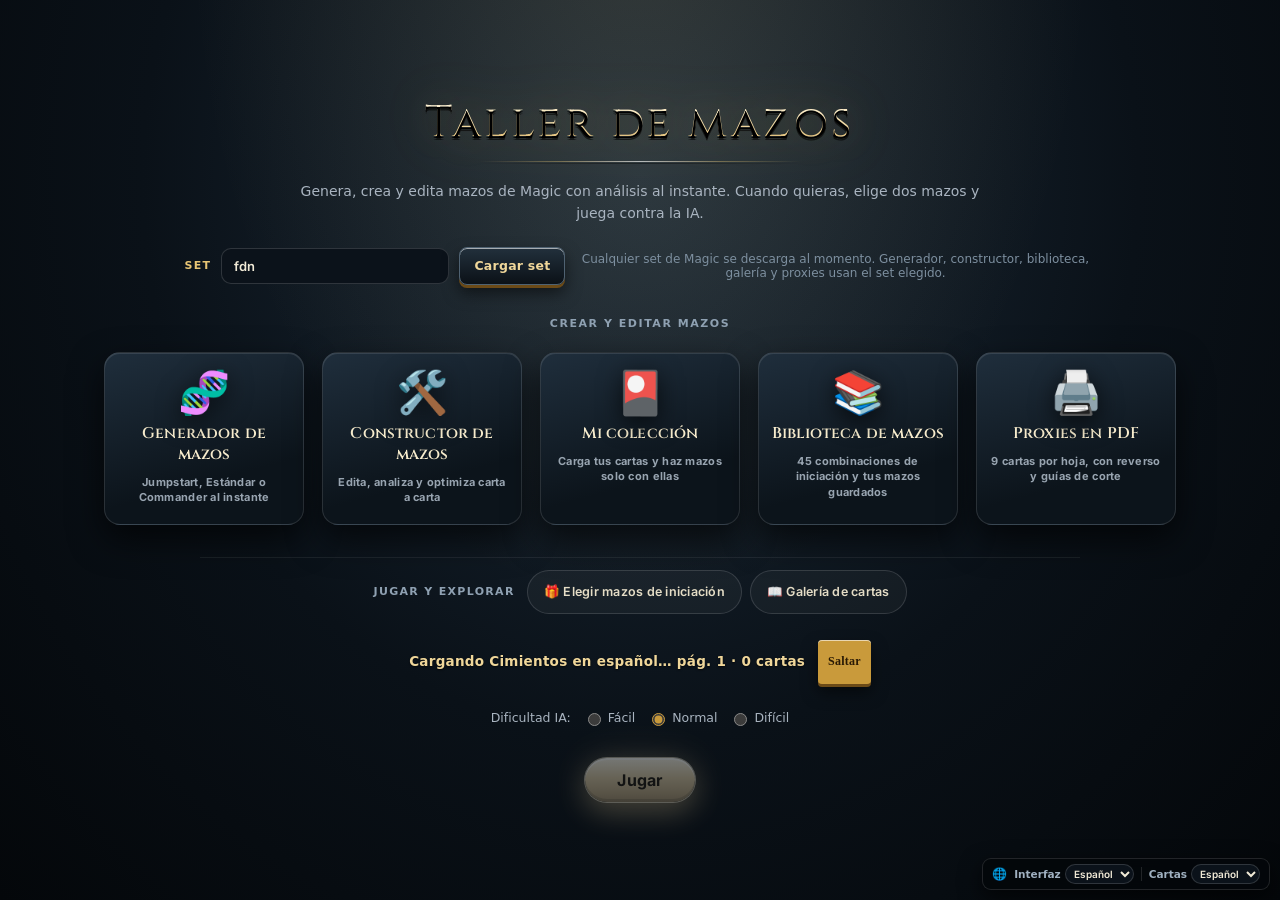
==== commit fc3af69f: "Add files via upload" ====
--- a/index.html
+++ b/index.html
@@ -1070,6 +1070,17 @@
 .bd-print{font:500 10.5px/1.45 "Segoe UI",system-ui,sans-serif;color:#9fb0c0;padding:5px 7px;border-radius:7px;border:1px dashed #ffffff1f}
 .bd-print b{color:#e6eef6}
 .bd-print span{color:#7d8f9f}
+.bd-tmpls{display:flex;flex-direction:column;gap:3px}
+.bd-tmpl{display:grid;grid-template-columns:1fr auto;gap:1px 6px;font:600 10px "Segoe UI",sans-serif;color:#cfd8e2;padding:3px 6px;border-radius:6px;background:#ffffff07;border-left:3px solid #7fdc7f66}
+.bd-tmpl b{grid-column:2;color:#f0d79a;font-variant-numeric:tabular-nums}
+.bd-tmpl em{grid-column:1/-1;font-style:normal;color:#8fa1b2;font-weight:500;font-size:9.5px}
+.bd-tmpl.warn{border-left-color:#e8c57499}
+.bd-tmpl.bad{border-left-color:#ff7a7a99;background:#ff6a6a12}
+.bd-probs{display:flex;flex-direction:column;gap:2px}
+.bd-prob{display:grid;grid-template-columns:44px 1fr 62px;gap:6px;align-items:center;font:600 10px "Segoe UI",sans-serif;color:#9fb0c0}
+.bd-prob div{height:5px;border-radius:3px;background:#ffffff12;overflow:hidden}
+.bd-prob i{display:block;height:100%;background:#6fb4f0;border-radius:3px}
+.bd-prob b{color:#cfd8e2;text-align:right;font-variant-numeric:tabular-nums}
 .bd-ana-acts{display:flex;gap:4px}
 .bd-ana-acts button{padding:3px 8px;min-height:0;border-radius:6px;border:1px solid #4f6272;background:#0b1117;color:#f0d79a;font:700 10px "Segoe UI",sans-serif;cursor:pointer}
 .bd-ana-acts button:hover{border-color:#e8c57499;color:#fff4d2}
@@ -1101,6 +1112,8 @@
 .bd-saved{display:flex;flex-direction:column;gap:4px;max-height:180px;overflow:auto}
 .bd-srow{display:flex;align-items:center;gap:6px;padding:5px 6px;border-radius:6px;background:#ffffff07;font:500 11.5px "Segoe UI",sans-serif;color:#dfe8f0}
 .bd-srow.active{background:#e8c5741a;box-shadow:inset 0 0 0 1px #e8c57455}
+.bd-srow.mixing{background:#e8c57426;box-shadow:inset 0 0 0 1px #e8c574aa}
+.bd-srow.mixing span::after{content:' 🔀';color:#f0d79a}
 .bd-srow span{flex:1;white-space:nowrap;overflow:hidden;text-overflow:ellipsis}
 .bd-srow b{color:#8fa1b2;font-size:10.5px}
 .bd-srow button{padding:3px 7px;min-height:0;border-radius:5px;border:1px solid #ffffff1f;background:#ffffff0d;color:#f0d79a;font:700 10px "Segoe UI",sans-serif;cursor:pointer;box-shadow:none}
@@ -1426,6 +1439,66 @@
 .card.tap,.card.tap:hover{transform:none!important;scale:1!important;transform-origin:50% 50%!important}
 .card.tap::after{display:none!important}
 </style>
+<style id="bd-pro">
+/* ==================== EDITOR PRO ==================== */
+/* pestañas del panel derecho */
+.bd-viewtabs{display:flex;gap:6px;flex:none}
+.bd-vtab{flex:1;min-width:0;white-space:nowrap;overflow:hidden;min-height:38px;padding:7px 8px;border-radius:9px;border:1px solid #ffffff1f;background:linear-gradient(180deg,#18242e,#0b1117);color:#a9b7c4;font:700 11.5px "Segoe UI",system-ui,sans-serif;cursor:pointer;box-shadow:none;display:flex;align-items:center;justify-content:center;gap:5px}
+.bd-vtab:hover{color:#fff4d2;border-color:#e8c57488}
+.bd-vtab.on{background:linear-gradient(180deg,#2a2414,#171105);border-color:#e8c574;color:#f0d79a;box-shadow:0 0 0 1px #e8c57455,0 6px 16px #0008}
+.bd-vtab b{min-width:14px;color:#f0d79a;font-weight:800}
+.bd-side{overflow:hidden}
+.bd-side>.bd-panel[data-bdv]{display:none;min-height:0}
+.bd-side>.bd-panel[data-bdv].on{display:flex;flex:1 1 auto;overflow:auto}
+.bd-side>.bd-panel[data-bdv="deck"].on #bd-deck{flex:1 1 auto;max-height:none;min-height:120px}
+.bd-side>.bd-panel[data-bdv="deck"] #bd-warns{max-height:76px;overflow:auto}
+/* filtros plegables */
+.bd-adv{display:flex;gap:6px;flex-wrap:wrap;align-items:center;flex:1 1 100%}
+.bd-filters.adv-closed .bd-adv{display:none}
+.bd-adv-btn{display:inline-flex;align-items:center;gap:6px;padding:7px 11px;border-radius:8px;border:1px solid #4f6272;background:#0e1822;color:#cfe3f5;font:700 11.5px "Segoe UI",system-ui,sans-serif;cursor:pointer;min-height:32px;box-shadow:none}
+.bd-adv-btn:hover{border-color:#e8c57499;color:#fff4d2}
+.bd-adv-btn b{display:none;min-width:16px;height:16px;line-height:16px;text-align:center;border-radius:8px;background:#e8c574;color:#20180a;font-size:10px}
+.bd-adv-btn b:not(:empty){display:inline-block}
+.bd-adv-btn[aria-expanded="true"]{background:#e8c5741a;border-color:#e8c57477;color:#f0d79a}
+/* curva clicable */
+.bd-cbar{cursor:pointer;transition:background .15s,box-shadow .15s}
+.bd-cbar:hover{background:#ffffff12}
+.bd-cbar.on{background:#e8c57426;box-shadow:inset 0 0 0 1px #e8c57488}
+.bd-cbar:focus-visible{outline:2px solid #e8c574;outline-offset:1px}
+.bd-mini{padding:3px 9px;min-height:0;border-radius:6px;border:1px solid #e8c57488;background:#e8c5741a;color:#f0d79a;font:700 10.5px "Segoe UI",sans-serif;cursor:pointer;box-shadow:none;margin-left:6px}
+/* mano de prueba */
+#bd-hand{position:fixed;inset:0;z-index:210;display:none;align-items:center;justify-content:center;background:#000d;backdrop-filter:blur(6px);padding:16px}
+#bd-hand.on{display:flex}
+.bd-hand-box{width:min(1040px,96vw);max-height:92vh;overflow:auto;background:linear-gradient(165deg,#12202c,#070c11);border:1px solid #e8c57466;border-radius:16px;box-shadow:0 30px 90px #000;padding:14px 16px;display:flex;flex-direction:column;gap:12px}
+.bd-hand-h{display:flex;align-items:center;gap:10px}
+.bd-hand-h b{color:#f0d79a;font:700 15px "Segoe UI",system-ui,sans-serif}
+.bd-hand-h span{flex:1;color:#9fb0c0;font:600 12px "Segoe UI",system-ui,sans-serif}
+.bd-hand-h button{width:40px;height:40px;padding:0;border-radius:10px;background:#16222c;color:#e9dfc2;border:1px solid #ffffff1f;box-shadow:none;font-size:16px}
+#bd-hand-cards{display:grid;grid-template-columns:repeat(7,minmax(0,1fr));gap:8px}
+.bd-hand-card{border-radius:7px;overflow:hidden;background:#0b1115;box-shadow:0 6px 16px #000a;display:flex;flex-direction:column}
+.bd-hand-card img{width:100%;display:block}
+.bd-hand-card span{padding:3px 5px;font:600 10px "Segoe UI",sans-serif;color:#cfd8e2;white-space:nowrap;overflow:hidden;text-overflow:ellipsis}
+.bd-hand-f{display:flex;align-items:center;gap:10px;flex-wrap:wrap}
+#bd-hand-note{flex:1;color:#a9b4c0;font:500 12px/1.45 "Segoe UI",sans-serif}
+#bd-hand-note b{color:#f0d79a}
+#bd-hand-again{min-height:40px;padding:0 16px;border-radius:9px;background:linear-gradient(180deg,#22303c,#0b1117);color:#f0d79a;border:1px solid #4f6272;box-shadow:none;font:700 12.5px "Segoe UI",sans-serif}
+@media(max-width:980px){
+  .bd-viewtabs{position:sticky;top:0;z-index:3;background:#080d12e6;padding:4px 0 6px;backdrop-filter:blur(6px);margin-bottom:6px}
+  .bd-side{display:block;min-height:auto;overflow:visible}
+  .bd-side>.bd-panel[data-bdv]{min-height:auto}
+  .bd-side>.bd-panel[data-bdv].on{display:flex;overflow:visible}
+  .bd-side>.bd-panel[data-bdv="deck"].on #bd-deck{max-height:240px;flex:none}
+}
+@media(max-width:900px),(pointer:coarse){
+  .bd-minus{width:34px;height:34px;font-size:15px}
+  .bd-color{width:34px;height:34px}
+  .bd-tab{min-height:38px}
+  .bd-vtab{min-height:44px}
+  .bd-deck-row{padding:6px 4px}
+  .bd-srow button{min-height:30px;padding:4px 8px}
+  #bd-hand-cards{grid-template-columns:repeat(4,minmax(0,1fr))}
+}
+</style>
 </head>
 <body>
 <div id="langbar" role="group" title="Idioma / Language">
@@ -1534,6 +1607,7 @@
   <div class="menu-hero">
     <button id="btn-deckgen" class="hero-card"><span class="icon">🧬</span><h2>Generador de mazos</h2><p>Jumpstart, Estándar o Commander al instante</p></button>
     <button id="btn-builder" class="hero-card"><span class="icon">🛠️</span><h2>Constructor de mazos</h2><p>Edita, analiza y optimiza carta a carta</p></button>
+    <button id="btn-mycollection" class="hero-card"><span class="icon">🎴</span><h2>Mi colección</h2><p>Carga tus cartas y haz mazos solo con ellas</p></button>
     <button id="btn-decklib" class="hero-card"><span class="icon">📚</span><h2>Biblioteca de mazos</h2><p>45 combinaciones de iniciación y tus mazos guardados</p></button>
     <button id="btn-proxies" class="hero-card"><span class="icon">🖨️</span><h2>Proxies en PDF</h2><p>9 cartas por hoja, con reverso y guías de corte</p></button>
   </div>
@@ -1596,6 +1670,7 @@
   </div>
   <div class="gen-formats">
     <button class="gen-fmt on" data-fmt="jump">🧬 Doble Jumpstart</button>
+    <button class="gen-fmt" data-fmt="pack">🎴 Sobre 20</button>
     <button class="gen-fmt" data-fmt="cjs">🎁 Custom Jumpstart</button>
     <button class="gen-fmt" data-fmt="std">🃏 Estándar 60</button>
     <button class="gen-fmt" data-fmt="cmd">👑 Commander 100</button>
@@ -1609,7 +1684,7 @@
     <h2>🛠️ Constructor de mazos</h2>
     <div class="bd-setpick" data-setbar><span>Set</span><input data-setpick list="set-list" autocomplete="off" spellcheck="false" placeholder="Código"><button id="bd-set-go" data-setgo>Cargar</button></div>
     <input id="bd-name" maxlength="40" placeholder="Nombre del mazo" value="Mi mazo">
-    <select id="bd-target" title="Formato y tamaño del mazo"><option value="40">Limitado · 40</option><option value="40s">Custom Jumpstart · 40 · singleton</option><option value="60">Estándar · 60</option><option value="100">Commander · 100</option></select>
+    <select id="bd-target" title="Formato y tamaño del mazo"><option value="20">Sobre · 20</option><option value="40">Limitado · 40</option><option value="40s">Custom Jumpstart · 40 · singleton</option><option value="60">Estándar · 60</option><option value="100">Commander · 100</option></select>
     <span id="bd-total" class="bd-total">0/40</span>
     <div class="bd-topactions">
       <button id="bd-save" class="bd-btn primary">💾 Guardar</button>
@@ -1625,7 +1700,7 @@
   <div class="bd-body">
     <section class="bd-browse">
       <div class="bd-filters">
-        <input id="bd-search" placeholder="🔍 Nombre o texto de reglas…">
+        <input id="bd-search" placeholder="🔍 Nombre, texto… o «4 Nombre» + Intro" autocomplete="off" spellcheck="false">
         <div class="bd-colors">
           <button class="bd-color on" data-c="all" style="background:#c99a3b">★</button>
           <button class="bd-color" data-c="W" style="background:#e8dca0">W</button>
@@ -1641,11 +1716,12 @@
         <select id="bd-cmc"><option value="all">Cualquier coste</option><option value="0">Coste 0</option><option value="1">Coste 1</option><option value="2">Coste 2</option><option value="3">Coste 3</option><option value="4">Coste 4</option><option value="5">Coste 5</option><option value="6">Coste 6+</option></select>
         <select id="bd-sort"><option value="cmc">Orden: coste</option><option value="name">Orden: nombre</option><option value="color">Orden: color</option><option value="rarity">Orden: rareza</option><option value="power">Orden: fuerza</option></select>
         <label class="bd-check"><input type="checkbox" id="bd-universal"> 🌐 Universal</label>
+        <label class="bd-check" title="El pool y los límites de copias salen de tu colección"><input type="checkbox" id="bd-owned"> 🎴 Solo mi colección</label>
         <button id="bd-online" title="Busca en todos los sets de Scryfall, no solo en los cargados">🌐 Buscar en todos los sets</button>
         <label class="bd-check"><input type="checkbox" id="bd-fit"> Solo colores del mazo</label>
         <button id="bd-reset" class="bd-reset" title="Borrar la búsqueda y volver a los filtros por defecto">↺ Limpiar</button>
         <span id="bd-count" class="bd-dim"></span>
-        <span class="bd-hint">Mayús+clic = ×4 · clic derecho = ver carta · Ctrl+Z = deshacer</span>
+        <span class="bd-hint">Mayús+clic = ×4 · clic derecho = ver carta · Intro = añadir · «sb: 2 Nombre» al banquillo · Ctrl+Z = deshacer</span>
       </div>
       <div id="bd-list" class="bd-list"></div>
     </section>
@@ -1674,6 +1750,7 @@
         <div id="bd-deck" class="bd-deck"></div>
         <div class="bd-actions">
           <button id="bd-auto" class="bd-btn">🌍 Autocompletar tierras</button>
+          <button id="bd-nine" class="bd-btn" title="Modo rápido para 60: 9 cartas ×4 + tierras">🧩 Regla de 9</button>
           <button id="bd-price" class="bd-btn">💰 Precio</button>
           <button id="bd-clear" class="bd-btn danger">🗑 Vaciar</button>
           <button id="bd-play" class="bd-play">▶ Jugar este mazo</button>
@@ -1693,6 +1770,244 @@
     </aside>
   </div>
 </div>
+<style>
+#mycoll{position:fixed;inset:0;z-index:87;display:none;flex-direction:column;gap:10px;padding:14px 18px;color:#dfe8f0;font:14px "Segoe UI",system-ui,sans-serif;background:radial-gradient(ellipse at 50% 8%,#1a2836 0%,#080d12 55%,#04070a 100%)}
+#mycoll.on{display:flex}
+#mycoll .mc-header{display:flex;align-items:center;gap:12px;flex-wrap:wrap}
+#mycoll .mc-header h2{font:700 19px "Segoe UI",system-ui,sans-serif;color:#f0d79a;margin:0}
+#mycoll .mc-dim{color:#8fa1b2;font-size:12.5px}
+#mycoll .mc-body{flex:1;min-height:0;display:grid;grid-template-columns:330px minmax(0,1fr) 320px;gap:10px}
+#mycoll .mc-col,#mycoll .mc-side{display:flex;flex-direction:column;gap:10px;min-height:0;overflow:auto;padding-right:2px}
+#mycoll .mc-mid{display:flex;flex-direction:column;gap:8px;min-height:0}
+#mycoll .mc-filters{display:flex;gap:6px;flex-wrap:wrap;align-items:center;background:#0d1720;border:1px solid #ffffff12;border-radius:10px;padding:8px 10px}
+#mycoll .mc-filters input[type=text],#mycoll #mc-search,#mycoll #mc-add-q{flex:1 1 180px;min-width:120px;background:#0a1219;border:1px solid #ffffff1c;color:#e8f0f7;border-radius:7px;padding:8px 10px;font:13px "Segoe UI",system-ui,sans-serif}
+#mycoll select,#mycoll textarea{background:#0a1219;border:1px solid #ffffff1c;color:#dce8f2;border-radius:7px;padding:7px 9px;font:13px "Segoe UI",system-ui,sans-serif}
+#mycoll textarea{width:100%;min-height:104px;resize:vertical;line-height:1.4}
+#mycoll .mc-row{display:flex;gap:6px;align-items:center}
+#mycoll .mc-row.wrap{flex-wrap:wrap}
+#mycoll .mc-row>select{flex:1 1 auto;min-width:0}
+#mycoll .mc-row>input{flex:1 1 auto;min-width:0;background:#0a1219;border:1px solid #ffffff1c;color:#e8f0f7;border-radius:7px;padding:8px 10px;font:13px "Segoe UI",system-ui,sans-serif}
+#mycoll .bd-btn{font-size:12px;padding:7px 11px;min-height:34px}
+#mycoll .mc-file{position:relative;overflow:hidden;display:inline-flex;align-items:center;cursor:pointer}
+#mycoll .mc-file input{position:absolute;inset:0;opacity:0;cursor:pointer;width:100%}
+#mycoll .mc-drop{margin-top:2px;border:1px dashed #4f6272;border-radius:9px;padding:10px;text-align:center;color:#8fa1b2;font-size:12px;cursor:pointer}
+#mycoll .mc-drop.hot{border-color:#e8c574;color:#f0d79a;background:#e8c57410}
+#mycoll .mc-log{min-height:16px;font-size:12px;color:#a9b4c0;line-height:1.35}
+#mycoll .mc-log .ok{color:#8fdc9f}
+#mycoll .mc-log .warn{color:#e8c574}
+#mycoll .mc-log .bad{color:#ff9a9a}
+#mycoll .mc-addlist{max-height:230px;overflow:auto;display:flex;flex-direction:column;gap:4px}
+#mycoll .mc-add-row{display:flex;align-items:center;gap:7px;background:#0b141c;border:1px solid #ffffff10;border-radius:8px;padding:4px 6px}
+#mycoll .mc-add-row img{width:32px;border-radius:4px;flex:none}
+#mycoll .mc-add-row .mc-inf{flex:1;min-width:0}
+#mycoll .mc-add-row .mc-inf b{display:block;font:600 12px "Segoe UI",system-ui,sans-serif;color:#e8eef4;white-space:nowrap;overflow:hidden;text-overflow:ellipsis}
+#mycoll .mc-add-row .mc-inf span{display:block;font-size:10.5px;color:#8fa1b2}
+#mycoll .mc-add-row .bd-btn{padding:4px 7px;min-height:26px;font-size:11px}
+#mycoll .mc-list{flex:1;min-height:0;overflow:auto;display:flex;flex-direction:column;gap:4px;padding-right:4px}
+#mycoll .mc-list-h{display:flex;justify-content:space-between;gap:8px;font-size:11.5px;color:#8fa1b2;padding:0 4px}
+#mycoll .mc-note{font-size:11px;color:#e8c57499;padding:0 4px 3px}
+#mycoll .mc-item{cursor:pointer}
+#mycoll .mc-art{transition:transform .15s ease,box-shadow .15s ease}
+#mycoll .mc-item:hover .mc-art{transform:scale(1.14);box-shadow:0 8px 20px #000a}
+#mycoll .mc-filters select{flex:0 1 auto;min-width:0}
+#mycoll #mc-type{flex:0 1 132px}
+#mycoll #mc-rar{flex:0 1 124px}
+#mycoll #mc-reset{flex:none;padding:6px 10px;min-height:32px}
+#mycoll #mc-reset:disabled{opacity:.4;cursor:default}
+#mycoll .mc-empty .bd-btn{margin-top:8px}
+#mycoll .mc-item{display:flex;align-items:center;gap:9px;background:linear-gradient(180deg,#101b25,#0a1219);border:1px solid #ffffff12;border-radius:9px;padding:5px 8px}
+#mycoll .mc-item:hover{border-color:#e8c57455}
+#mycoll .mc-art{width:40px;border-radius:4px;flex:none;background:#0a1219}
+#mycoll .mc-inf{flex:1;min-width:0}
+#mycoll .mc-inf b{display:block;font:600 12.5px "Segoe UI",system-ui,sans-serif;color:#e8eef4;white-space:nowrap;overflow:hidden;text-overflow:ellipsis}
+#mycoll .mc-inf span{display:block;font-size:10.5px;color:#8fa1b2;white-space:nowrap;overflow:hidden;text-overflow:ellipsis}
+#mycoll .mc-qty{display:flex;align-items:center;gap:2px}
+#mycoll .mc-qty button{width:24px;height:24px;border-radius:6px;border:1px solid #4f6272;background:#16222c;color:#f0d79a;cursor:pointer;font:700 14px/1 "Segoe UI",sans-serif}
+#mycoll .mc-qty b{min-width:22px;text-align:center;font-size:12.5px;color:#fff}
+#mycoll .mc-del{border:none;background:none;color:#c98;cursor:pointer;font-size:14px;padding:2px 4px}
+#mycoll .mc-del:hover{color:#ff9a9a}
+#mycoll .mc-art.mc-ph{display:flex;align-items:center;justify-content:center;height:56px;font-size:22px;color:#5f7182;background:#0b141c;border-radius:4px;border:1px dashed #33444f}
+#mycoll .mc-item.mc-noimg{border-style:dashed;opacity:.85}
+#mycoll .mc-warn{font-size:11px;color:#e8c574;text-align:center;line-height:1.3}
+#mycoll .mc-empty{color:#8fa1b2;font-size:12.5px;text-align:center;padding:16px 10px;line-height:1.5}
+#mycoll .mc-gen-plan{font-size:11px;color:#cfd8e2;text-align:center;line-height:1.3}
+#mycoll .mc-gen-plan b{color:#f0d79a}
+#mycoll .mc-gen-stats{font-size:12px;color:#cfd8e2;text-align:center}
+#mycoll .mc-gen-stats b{color:#f0d79a;font-size:15px}
+#mycoll .mc-gen-list{max-height:210px;overflow:auto;display:flex;flex-direction:column;gap:2px;font-size:12px}
+#mycoll .mc-gen-pack{font:600 10.5px "Segoe UI",system-ui,sans-serif;color:#e8c574;letter-spacing:.02em;padding:5px 0 2px;border-top:1px solid #ffffff1a;margin-top:2px;position:sticky;top:0;background:#0b141ce6}
+#mycoll .mc-gen-row{display:flex;gap:6px;align-items:center;color:#dbe3ea}
+#mycoll .mc-gen-row .mc-q{color:#f0d79a;min-width:26px;text-align:right;font-weight:700}
+#mycoll .mc-gen-row .mc-n{flex:1;min-width:0;white-space:nowrap;overflow:hidden;text-overflow:ellipsis}
+#mycoll .mc-gen-row .mc-c{color:#9fb0c0;font-size:11px}
+#mycoll .mc-decks{max-height:220px;overflow:auto;display:flex;flex-direction:column;gap:4px}
+#mycoll .mc-deck-row{display:flex;align-items:center;gap:6px;background:#0b141c;border:1px solid #ffffff10;border-radius:8px;padding:4px 7px;font-size:12px}
+#mycoll .mc-deck-row b{flex:1;min-width:0;white-space:nowrap;overflow:hidden;text-overflow:ellipsis;font-weight:600}
+#mycoll .mc-deck-row span{color:#8fa1b2;font-size:11px}
+#mycoll .mc-deck-row .bd-btn{padding:4px 8px;min-height:26px;font-size:11px}
+#mycoll .mc-kindb,#deckbuilder .bd-kindb{background:none;border:1px solid #ffffff22;border-radius:6px;padding:0 5px;font-size:12px;cursor:pointer;line-height:20px;color:#cfd8e2;flex:none}
+#mycoll .mc-kindb:hover,#deckbuilder .bd-kindb:hover{border-color:#e8c574;background:#e8c57414}
+#mycoll .mc-deck-row.phys b,#deckbuilder .bd-srow.phys span{color:#f0d79a}
+#mycoll .dl-colors{display:flex;gap:4px;flex-wrap:wrap}
+#mycoll .dl-color{width:26px;height:26px;border-radius:50%;border:2px solid transparent;color:#16202a;font:700 11px "Segoe UI",sans-serif;cursor:pointer;opacity:.72}
+#mycoll .dl-color.on{border-color:#fff;opacity:1}
+#mycoll #mc-cc .dl-color{background:#22303c;color:#cfd8e2;font-size:10.5px;display:flex;align-items:center;justify-content:center}
+#mycoll #mc-cc .dl-color.on{background:linear-gradient(180deg,#ffe9b0,#d9b25f);color:#20180a;border-color:#ffe9b0}
+#mc-toast{position:fixed;left:50%;bottom:26px;transform:translate(-50%,14px);z-index:96;padding:10px 20px;border-radius:22px;background:#0b1117f2;border:1px solid #e8c57499;color:#f7eccd;font:600 13px "Segoe UI",system-ui,sans-serif;box-shadow:0 14px 34px #000c;opacity:0;pointer-events:none;transition:opacity .2s,transform .2s}
+#mc-toast.on{opacity:1;transform:translate(-50%,0)}
+@media (max-width:1180px){#mycoll .mc-body{grid-template-columns:300px minmax(0,1fr)}#mycoll .mc-side{grid-column:1/-1;display:grid;grid-template-columns:repeat(auto-fit,minmax(240px,1fr))}}
+@media (max-width:900px){#mycoll{padding:10px;gap:8px}#mycoll .mc-body{grid-template-columns:minmax(0,1fr);overflow:auto}#mycoll .mc-col,#mycoll .mc-side{display:grid;grid-template-columns:minmax(0,1fr);overflow:visible}#mycoll .mc-list{min-height:260px}#mycoll .mc-header h2{font-size:16px}}
+</style>
+<div id="mycoll">
+  <div class="mc-header">
+    <h2 data-en="🎴 My collection">🎴 Mi colección</h2>
+    <span id="mc-stats" class="mc-dim"></span>
+    <span style="flex:1"></span>
+    <button id="mc-close" class="bd-btn">✕ Cerrar</button>
+  </div>
+  <div class="mc-body">
+    <section class="mc-col">
+      <div class="bd-panel">
+        <div class="bd-panel-head"><b data-en="📥 Load cards">📥 Cargar cartas</b></div>
+        <textarea id="mc-text" placeholder="Pega tu lista o CSV (ManaBox, Moxfield…): 4 Lightning Bolt (M10), 2 Island, Llanura x4…"></textarea>
+        <div class="mc-row wrap">
+          <button id="mc-import-text" class="bd-btn primary" data-en="➕ Add list">➕ Añadir lista</button>
+          <label class="bd-btn mc-file" data-en="📄 File…">📄 Archivo…<input type="file" id="mc-file" accept=".txt,.csv,.json,text/plain,application/json"></label>
+          <button id="mc-help" class="bd-btn" data-en="❔ Formats">❔ Formatos</button>
+        </div>
+        <div id="mc-drop" class="mc-drop"><span data-en="Drop a .txt, .csv or .json here">Arrastra aquí un .txt, .csv o .json</span></div>
+        <div id="mc-import-log" class="mc-log"></div>
+      </div>
+      <div class="bd-panel">
+        <div class="bd-panel-head"><b data-en="🤝 Add by hand">🤝 Añadir a mano</b></div>
+        <div class="mc-row">
+          <input id="mc-add-q" placeholder="🔍 Nombre de carta…">
+          <button id="mc-add-online" class="bd-btn">🌐</button>
+        </div>
+        <div id="mc-add-list" class="mc-addlist"></div>
+      </div>
+      <div class="bd-panel">
+        <div class="bd-panel-head"><b data-en="⚙ Manage">⚙ Gestión</b></div>
+        <div class="mc-row wrap">
+          <button id="mc-export" class="bd-btn" data-en="📤 Copy list">📤 Copiar lista</button>
+          <button id="mc-csv" class="bd-btn" data-en="📋 CSV">📋 CSV</button>
+          <button id="mc-clear" class="bd-btn" data-en="🗑 Empty">🗑 Vaciar</button>
+        </div>
+        <label class="bd-check"><input type="checkbox" id="mc-basics" checked> <span data-en="Basic lands unlimited">Tierras básicas ilimitadas</span></label>
+        <span class="mc-dim" data-en="Basic lands are deckbuilding staples: they don't need to be in your collection.">Las tierras básicas son la base de cualquier mazo: no hace falta tenerlas.</span>
+      </div>
+    </section>
+    <section class="mc-mid">
+      <div class="mc-filters">
+        <input id="mc-search" placeholder="🔍 Buscar en mi colección…" data-en-ph="🔍 Search my collection…">
+        <div class="dl-colors" id="mc-colors">
+          <button class="dl-color on" data-c="all" style="background:#c99a3b" title="Todos los colores" data-en-title="All colors">★</button>
+          <button class="dl-color" data-c="W" style="background:#e8dca0" title="Blanco">W</button>
+          <button class="dl-color" data-c="U" style="background:#6fb4f0" title="Azul">U</button>
+          <button class="dl-color" data-c="B" style="background:#a58cc0" title="Negro">B</button>
+          <button class="dl-color" data-c="R" style="background:#f07a5a" title="Rojo">R</button>
+          <button class="dl-color" data-c="G" style="background:#6fcf7a" title="Verde">G</button>
+          <button class="dl-color" data-c="C" style="background:#bbb" title="Incoloras">◆</button>
+          <button class="dl-color" data-c="M" style="background:linear-gradient(135deg,#e8dca0,#6fb4f0,#a58cc0,#f07a5a,#6fcf7a)" title="Multicolor">M</button>
+        </div>
+        <select id="mc-type" title="Tipo">
+          <option value="all" data-en="All types">Todos los tipos</option>
+          <option value="creature" data-en="Creatures">Criaturas</option>
+          <option value="spell" data-en="Other spells">Hechizos</option>
+          <option value="land" data-en="Lands">Tierras</option>
+          <option value="instant" data-en="Instants">Instantáneos</option>
+          <option value="sorcery" data-en="Sorceries">Conjuros</option>
+          <option value="artifact" data-en="Artifacts">Artefactos</option>
+          <option value="enchantment" data-en="Enchantments">Encantamientos</option>
+          <option value="planeswalker" data-en="Planeswalkers">Planeswalkers</option>
+        </select>
+        <select id="mc-rar" title="Rareza">
+          <option value="all" data-en="Any rarity">Cualquier rareza</option>
+          <option value="mythic" data-en="Mythic">Mítica</option>
+          <option value="rare" data-en="Rare">Rara</option>
+          <option value="uncommon" data-en="Uncommon">Infrecuente</option>
+          <option value="common" data-en="Common">Común</option>
+        </select>
+        <select id="mc-sort">
+          <option value="name" data-en="Sort: name">Orden: nombre</option>
+          <option value="cmc" data-en="Sort: cost">Orden: coste</option>
+          <option value="color" data-en="Sort: color">Orden: color</option>
+          <option value="rarity" data-en="Sort: rarity">Orden: rareza</option>
+          <option value="type" data-en="Sort: type">Orden: tipo</option>
+          <option value="qty" data-en="Sort: copies">Orden: copias</option>
+        </select>
+        <button id="mc-reset" class="bd-btn" data-mc-no-busy="1" title="Quitar los filtros" data-en-title="Clear filters" data-en="✕ Filters">✕ Filtros</button>
+      </div>
+      <div id="mc-list" class="mc-list"></div>
+    </section>
+    <aside class="mc-side">
+      <div class="bd-panel">
+        <div class="bd-panel-head"><b data-en="🧠 Automatic deck">🧠 Mazo automático</b></div>
+        <div class="mc-row">
+          <select id="mc-size"><option value="40">Limitado · 40</option><option value="60" selected>Estándar · 60</option><option value="100">Commander · 100</option></select>
+          <input id="mc-deckname" maxlength="40" placeholder="Nombre del mazo">
+        </div>
+        <div class="mc-row wrap">
+          <span class="mc-dim" data-en="Style:">Estilo:</span>
+          <select id="mc-arch">
+            <option value="auto" data-en="Automatic">Automático</option>
+            <option value="aggro" data-en="Aggro">Aggro</option>
+            <option value="tempo" data-en="Tempo">Tempo</option>
+            <option value="mid" data-en="Midrange">Midrange</option>
+            <option value="ctrl" data-en="Control">Control</option>
+            <option value="ramp" data-en="Ramp">Rampa</option>
+            <option value="wide" data-en="Go-wide">Enjambre</option>
+          </select>
+          <span class="mc-dim" data-en="Identity:">Identidad:</span>
+          <select id="mc-maxcolors">
+            <option value="1" data-en="1 color">1 color</option>
+            <option value="2" data-en="2 colors">2 colores</option>
+            <option value="3" data-en="3 colors">3 colores</option>
+            <option value="5" data-en="All">Todos</option>
+          </select>
+        </div>
+        <div class="mc-row wrap">
+          <span class="mc-dim" data-en="Format:">Formato:</span>
+          <select id="mc-fmt">
+            <option value="any" data-en="Free (anything you own)">Libre (lo que tengas)</option>
+            <option value="pauper" data-en="Pauper (commons only)">Pauper (solo comunes)</option>
+            <option value="artisan" data-en="Artisan (commons + uncommons)">Artisan (comunes e infrecuentes)</option>
+            <option value="cjs" data-en="Custom Jumpstart 40 (2×20, singleton)">Custom Jumpstart 40 (2×20, singleton)</option>
+            <option value="singleton" data-en="Singleton 60 (1 copy each)">Singleton 60 (1 copia de cada)</option>
+            <option value="brawl" data-en="Brawl 60 (singleton)">Brawl 60 (singleton)</option>
+            <option value="commander" data-en="Commander 100 (singleton)">Commander 100 (singleton)</option>
+          </select>
+        </div>
+        <div class="mc-row wrap">
+          <span class="mc-dim" data-en="Deck type:">Tipo de mazo:</span>
+          <select id="mc-kind">
+            <option value="virtual" data-en="🗂️ Virtual (doesn't spend copies)">🗂️ Virtual (no gasta copias)</option>
+            <option value="physical" data-en="🃏 Physical (spends real copies)">🃏 Físico (gasta copias reales)</option>
+          </select>
+        </div>
+        <span class="mc-dim" data-en="Physical decks reserve their cards: those copies can't be used in another physical deck until you free them.">Los mazos físicos reservan sus cartas: esas copias no se pueden usar en otro mazo físico hasta que las liberes.</span>
+        <div class="mc-row wrap"><span class="mc-dim" data-en="Colors: pick any to force that exact identity">Colores: marca alguno para forzar esa identidad</span></div>
+        <div class="dl-colors" id="mc-cc">
+          <button class="dl-color" data-cc="W">W</button><button class="dl-color" data-cc="U">U</button>
+          <button class="dl-color" data-cc="B">B</button><button class="dl-color" data-cc="R">R</button><button class="dl-color" data-cc="G">G</button>
+        </div>
+        <button id="mc-gen" class="bd-btn primary" data-en="🎲 Generate deck">🎲 Generar mazo</button>
+        <div id="mc-gen-out" class="mc-gen-out"></div>
+      </div>
+      <div class="bd-panel">
+        <div class="bd-panel-head"><b data-en="🛠️ Manual deck">🛠️ Mazo manual</b></div>
+        <span class="mc-dim" data-en="The builder opens with your collection as the only source; it won't let you exceed the copies you own.">El constructor se abre con tu colección como única fuente; no te dejará pasar de las copias que tienes.</span>
+        <button id="mc-manual" class="bd-btn" data-en="🛠️ Build with what I own">🛠️ Construir solo con lo que tengo</button>
+      </div>
+      <div class="bd-panel">
+        <div class="bd-panel-head"><b data-en="📚 My decks">📚 Mis mazos</b></div>
+        <div id="mc-decks" class="mc-decks"></div>
+      </div>
+    </aside>
+  </div>
+</div>
+<span id="mc-toast"></span>
+
 <span id="bd-msg" class="bd-toast"></span>
 <div id="decklib">
   <div class="dl-header">
@@ -1760,6 +2075,13 @@
     </div>
   </div>
 </div>
+<div id="bd-hand" aria-hidden="true">
+  <div class="bd-hand-box" role="dialog" aria-modal="true" aria-label="Mano de prueba">
+    <div class="bd-hand-h"><b>🃏 Mano de prueba</b><span id="bd-hand-info"></span><button id="bd-hand-close" type="button" aria-label="Cerrar">✕</button></div>
+    <div id="bd-hand-cards"></div>
+    <div class="bd-hand-f"><span id="bd-hand-note"></span><button id="bd-hand-again" type="button">🔄 Otra mano</button></div>
+  </div>
+</div>
 <div id="card-detail">
   <div class="cd-backdrop"></div>
   <div class="cd-content">
@@ -2797,7 +3119,7 @@
 const GEN_COL_ES={W:'Blanco',U:'Azul',B:'Negro',R:'Rojo',G:'Verde'};
 const GEN_TYPE_ES={Angel:'Ángeles',Ape:'Simios',Bat:'Murciélagos',Beast:'Bestias',Bird:'Aves',Boar:'Jabalíes',Cat:'Gatos',Cleric:'Clérigos',Demon:'Demonios',Dinosaur:'Dinosaurios',Dog:'Perros',Dragon:'Dragones',Drake:'Dracos',Elemental:'Elementales',Elf:'Elfos',Faerie:'Hadas',Fish:'Peces',Giant:'Gigantes',Gnome:'Gnomos',Goblin:'Trasgos',Horror:'Horrores',Human:'Humanos',Hyena:'Hienas',Knight:'Caballeros',Leviathan:'Leviatanes',Lizard:'Lagartos',Merfolk:'Tritones',Ox:'Bueyes',Phoenix:'Fénix',Pirate:'Piratas',Rat:'Ratas',Rogue:'Pícaros',Shapeshifter:'Cambiaformas',Slug:'Babosas',Soldier:'Soldados',Spirit:'Espíritus',Treefolk:'Ents',Vampire:'Vampiros',Wizard:'Magos',Wurm:'Sierpes',Zombie:'Zombis',Skeleton:'Esqueletos',Turtle:'Tortugas',Hydra:'Hidras',Rabbit:'Conejos',Dwarf:'Enanos',Cyclops:'Cíclopes',Gremlin:'Gremlins',Minotaur:'Minotauros',Orc:'Orcos',Devil:'Diablos',Wall:'Muros',Elephant:'Elefantes',Wolf:'Lobos',Bear:'Osos',Shark:'Tiburones',Elk:'Alces',Frog:'Ranas',Golem:'Gólems',Octopus:'Pulpos',Sphinx:'Esfinges',Horse:'Caballos',Nightmare:'Pesadillas',Elder:'Ancianos',Unicorn:'Unicornios',Kraken:'Krakens',Homunculus:'Homúnculos',Juggernaut:'Autómatas',Serpent:'Serpientes',Phyrexian:'Pirexianos',Insect:'Insectos',Ooze:'Cienos',Eldrazi:'Eldrazi',Spider:'Arañas',Djinn:'Djinns',Snake:'Víboras'};
 let genColors=[],genSeed=0,GEN_ACTIVE=null,genName='',genNameTouched=false,GEN_SETS=[],genFormat='jump';
-const GEN_FMT={jump:{n:'Doble Jumpstart',size:40,lands:17},cjs:{n:'Custom Jumpstart',size:40,lands:14},std:{n:'Estándar 60',size:60,lands:24},cmd:{n:'Commander 100',size:100,lands:37}};
+const GEN_FMT={pack:{n:'Sobre Jumpstart 20',size:20,lands:8},jump:{n:'Doble Jumpstart',size:40,lands:17},cjs:{n:'Custom Jumpstart',size:40,lands:14},std:{n:'Estándar 60',size:60,lands:24},cmd:{n:'Commander 100',size:100,lands:37}};
 /* Sets con cartas sencillas y monocolor, los que mejor funcionan en Custom Jumpstart. */
 const GEN_RECS=[
   {code:'fdn',names:['foundations','cimientos'],name:'Foundations'},
@@ -2979,9 +3301,12 @@
   return {n:name,dom:theme,c:colors[0],colors:colors.slice(),theme,seed,fmt,commander,cards:deck,curve,
     lands:deck.filter(c=>c.ld).length,creatures:deck.filter(c=>c.cr&&!c.ld).length,spells:deck.filter(c=>!c.ld).length};
 }
+/* Mazo rival del mismo formato que el tuyo: 20/40/60/100 según el formato. */
 function genAiDeck(fmt){
   const all=['W','U','B','R','G'];
-  for(let i=0;i<16;i++){
+  const cfg=GEN_FMT[fmt]||GEN_FMT.std;
+  const need=cfg.size||60;
+  for(let i=0;i<20;i++){
     const a=all[Math.floor(Math.random()*5)],b=all[Math.floor(Math.random()*5)];
     const cols=i%4===0?[a]:[a,b];
     if(fmt==='cjs'){
@@ -2990,9 +3315,30 @@
       continue;
     }
     const d=genBuild(fmt,cols,Math.floor(Math.random()*1e9)+1,null);
-    if(d&&d.cards.length>=(fmt==='cmd'?100:60))return d.cards;
+    if(d&&d.cards.length>=need)return d.cards;
   }
   return null;
+}
+/* El rival debe llevar las tierras de su formato: si el generador se queda corto,
+   cambia los hechizos más caros por básicas del color dominante. */
+function aiFixLands(cards,fmt){
+  const cfg=GEN_FMT[fmt]||GEN_FMT.std;
+  const want=cfg.lands||24;
+  const out=(cards||[]).slice();
+  let lands=out.filter(c=>c.ld).length;
+  if(!out.length||lands>=want)return out;
+  const colors=[...new Set(out.filter(c=>!c.ld).flatMap(c=>c.col||[]).filter(k=>'WUBRG'.includes(k)))];
+  if(!colors.length)return out;
+  let gi=0;
+  while(lands<want){
+    let idx=-1;
+    out.forEach((c,i)=>{if(c.ld)return;if(idx<0||(c.cmc||0)>(out[idx].cmc||0))idx=i});
+    if(idx<0)break;
+    const basic=activeBasic(colors[gi++%colors.length])||BASIC[colors[gi%colors.length]];
+    if(!basic)break;
+    out.splice(idx,1,Object.assign({},basic));lands++;
+  }
+  return out;
 }
 function genRand(seed){let s=(seed>>>0)||1;return()=>{s=(s+0x6D2B79F5)>>>0;let t=s;t=Math.imul(t^(t>>>15),t|1);t^=t+Math.imul(t^(t>>>7),t|61);return((t^(t>>>14))>>>0)/4294967296}}
 function genShuf(a,rnd){const b=a.slice();for(let i=b.length-1;i>0;i--){const j=Math.floor(rnd()*(i+1));const t=b[i];b[i]=b[j];b[j]=t}return b}
@@ -3253,7 +3599,7 @@
   const th=GEN_ACTIVE&&GEN_ACTIVE.themes?GEN_ACTIVE.themes[0]:null;
   const raras=p.cards.filter(c=>c.rarity==='rare'||c.rarity==='mythic').length;
   return `<section class="gen-pack">
-    <div class="gp-head"><h3><span class="gp-tag">${fmt==='cmd'?'👑':'🃏'}</span>${p.n}</h3><button class="gen-swap gen-btn" data-i="0">🔄 Otro</button></div>
+    <div class="gp-head"><h3><span class="gp-tag">${fmt==='cmd'?'👑':fmt==='pack'?'🎴':'🃏'}</span>${p.n}</h3><button class="gen-swap gen-btn" data-i="0">🔄 Otro</button></div>
     <div class="gp-meta"><b style="color:${CC[p.c]||'#ccc'}">${p.colors.map(k=>GEN_COL_ES[k]||k).join('/')}</b> · ${p.cards.length} cartas · ${p.creatures} criaturas · ${p.spells} hechizos · ${p.lands} tierras · ${raras} rara${raras===1?'':'s'}</div>
     ${p.commander?`<div class="gp-cmd">👑 Comandante: <b>${p.commander.pname}</b><span>${p.commander.cost||''}</span></div>`:''}
     <div class="gp-theme"><label>Tema</label><select class="gen-theme" data-i="0">${genThemeOptions(p.colors,th)}</select></div>
@@ -3276,7 +3622,7 @@
   $('#gen-packs').querySelectorAll('.gen-swap').forEach(el=>{el.onclick=()=>genSwap(+el.dataset.i)});
   $('#gen-packs').querySelectorAll('.gen-theme').forEach(el=>{el.onchange=()=>genTheme(+el.dataset.i,el.value)});
   const codes=(GEN_SETS.length?GEN_SETS:[ACTIVE_SET]).map(c=>setLabel(c)).join(' + ');
-  $('#gen-note').textContent=`Sets: ${codes} · ${genPool().filter(c=>!c.ld).length} hechizos. ${fmt==='jump'?'Elige el tema de cada mazo y cámbialo sin perder el otro.':fmt==='cjs'?'Cada sobre: 1 estrella, 7 criaturas, 5 hechizos, 6 básicas y 1 tierra doble. Singleton: no se repiten cartas entre los dos sobres (salvo básicas).':'Cambia el tema o el mazo entero y guárdalo o juégalo.'}`;
+  $('#gen-note').textContent=`Sets: ${codes} · ${genPool().filter(c=>!c.ld).length} hechizos. ${fmt==='jump'?'Elige el tema de cada mazo y cámbialo sin perder el otro.':fmt==='cjs'?'Cada sobre: 1 estrella, 7 criaturas, 5 hechizos, 6 básicas y 1 tierra doble. Singleton: no se repiten cartas entre los dos sobres (salvo básicas).':fmt==='pack'?'Un sobre de 20 cartas: guárdalo y mezcla dos desde 📚 Mazos con el botón 🔀.':'Cambia el tema o el mazo entero y guárdalo o juégalo.'}`;
   renderGenSets();
 }
 function genRoll(){
@@ -3286,6 +3632,9 @@
   if(fmt==='jump'){
     b=genPair(genColors,genSeed,themes);
     if(b)b.fmt='jump';
+  }else if(fmt==='pack'){
+    const p=genPack(genColors,genSeed,null,themes&&themes[0]);
+    b=p?{fmt:'pack',packs:[p],colors:genColors.slice(),seed:genSeed,themes:[(themes&&themes[0])||null,null]}:null;
   }else if(fmt==='cjs'){
     b=genCjsPair(genColors,genSeed,themes);
     if(b)b.fmt='cjs';
@@ -3325,7 +3674,7 @@
   if(!GEN_ACTIVE)return;
   const b=GEN_ACTIVE;
   if(!genIsPair(b.fmt||'jump')){
-    const d=genBuild(b.fmt,b.colors,Math.floor(Math.random()*1e9)+1,th||null);
+    const d=(b.fmt==='pack')?genPack(b.colors,Math.floor(Math.random()*1e9)+1,null,th||null):genBuild(b.fmt,b.colors,Math.floor(Math.random()*1e9)+1,th||null);
     if(!d)return;
     b.packs[0]=d;b.themes=[th||null,null];renderGen();return;
   }
@@ -4522,7 +4871,7 @@
 $('#rst').onclick=()=>confirm('¿Reiniciar?')&&restart();
 $('#menuB').onclick=()=>confirm('¿Cambiar mazos?')&&location.reload();
 $('#auto').onclick=()=>{if(!G||G.over)return;G.auto=!G.auto;$('#auto').textContent='Piloto: '+(G.auto?'SÍ':'NO');$('#auto2').textContent='Piloto: '+(G.auto?'SÍ':'NO');if(G.auto&&G.t==0&&!G.busy&&['main1','main2','atk'].includes(G.mode)){G.p[0].bf.forEach(c=>c.sel=0);G.mode='ai';aiTurn(0).then(()=>{if(!G.over){G.mode='ai';G.next()}})}};
-document.addEventListener('keydown',e=>{if(e.key==='Escape'){if($('#card-detail').classList.contains('on')){hideCardDetail();return}if($('#gallery').classList.contains('on')){closeGallery();return}if($('#deckgen').classList.contains('on')){closeDeckGen();return}if($('#deckbuilder').classList.contains('on')){bdClose();return}if($('#proxy').classList.contains('on')){closeProxy();return}if($('#mobile-aside').classList.contains('on')){$('#mobile-aside').classList.remove('on');$('#mobile-menu-toggle').textContent='☰';return}}if(!G||G.busy&&G.mode!='block')return;const tg=e.target;if(tg&&(tg.isContentEditable||/^(INPUT|TEXTAREA|SELECT)$/.test(tg.tagName)))return;const b=e.code==='Space'?$('#go'):e.key==='e'||e.key==='E'?$('#end'):0;if(b&&b.style.display!='none'){e.preventDefault();b.click()}});
+document.addEventListener('keydown',e=>{if(e.key==='Escape'){if($('#card-detail').classList.contains('on')){hideCardDetail();return}if($('#gallery').classList.contains('on')){closeGallery();return}if($('#deckgen').classList.contains('on')){closeDeckGen();return}if($('#mycoll').classList.contains('on')){mcClose();return}if($('#deckbuilder').classList.contains('on')){bdClose();return}if($('#proxy').classList.contains('on')){closeProxy();return}if($('#mobile-aside').classList.contains('on')){$('#mobile-aside').classList.remove('on');$('#mobile-menu-toggle').textContent='☰';return}}if(!G||G.busy&&G.mode!='block')return;const tg=e.target;if(tg&&(tg.isContentEditable||/^(INPUT|TEXTAREA|SELECT)$/.test(tg.tagName)))return;const b=e.code==='Space'?$('#go'):e.key==='e'||e.key==='E'?$('#end'):0;if(b&&b.style.display!='none'){e.preventDefault();b.click()}});
 function gyMV(P){return new Set(P.gy.map(c=>c.cmc)).size}
 function inst_(P,c){if(G.only)return !!(c.fx&&c.fx.k==G.only&&plan(P,c));return !c.ld&&!!plan(P,c)&&!(isSp(c)&&!c.fx)&&!(c.fx&&c.fx.k=='ctrs')&&(/Instant/.test(c.type)||has(c,'flash')||(c.flashGy&&gyMV(P)>=5))}
 async function prio(txt){const me=G.p[0],can=me.hand.some(c=>inst_(me,c))||(!G.only&&me.bf.some(c=>c.abil&&c.abil.some(a=>canAct(me,c,a))));if(G.auto||G.over||!can)return;const pm=G.mode,pb=G.busy;G.mode='prio';G.pm=txt;G.busy=0;render();await new Promise(r=>G.pdone=r);G.mode=pm;G.busy=pb;render()}
@@ -4553,7 +4902,7 @@
     log((soloPack&&soloPack.fmt?GEN_FMT[soloPack.fmt].n:'Mazos Jumpstart')+' de '+setName());
     log(`Dificultad IA: ${{easy:'FÁCIL',normal:'NORMAL',hard:'DIFÍCIL'}[diff]||diff.toUpperCase()}`);
     log('Tú: '+(isSolo?soloPack.n:picked.map(packLabel).join(' + ')));
-    log('IA: '+(isSolo?'Mazo generado de '+theirsCards.length+' cartas':rest.map(packLabel).join(' + ')));
+    log('IA: '+(isSolo?(soloPack&&soloPack.fmt&&GEN_FMT[soloPack.fmt]?GEN_FMT[soloPack.fmt].n+' generado · ':'Mazo generado de ')+theirsCards.length+' cartas':rest.map(packLabel).join(' + ')));
     log('💡 Toca una carta para ver detalle. Arrastra para jugar.');
     render();mull().then(run).catch(e=>{console.error(e);alert('Error: '+e.message);$('#menu').style.display='flex'});
   }catch(e){console.error('Error:',e);alert('Error: '+e.message);$('#menu').style.display='flex'}
@@ -4572,11 +4921,21 @@
 /* ============================================================
    CONSTRUCTOR DE MAZOS (manual)
 ============================================================ */
-const BD={cards:[],side:[],maybe:[],board:'main',dsort:'cat',dq:'',name:'Mi mazo',q:'',color:'all',type:'all',rarity:'all',cmc:'all',sort:'cmc',fit:false,universal:false,target:40,singleton:false,saveId:null};
+const BD={cards:[],side:[],maybe:[],board:'main',dsort:'cat',dq:'',name:'Mi mazo',q:'',color:'all',type:'all',rarity:'all',cmc:'all',sort:'cmc',fit:false,universal:false,target:40,singleton:false,saveId:null,owned:false,fmt:null};
+/* Formato del mazo abierto: sirve para que la IA juegue con uno igual. */
+function bdDeckFmt(){
+  const T=bdTarget();
+  if(T>=100)return'cmd';
+  if(T>=60)return'std';
+  if(BD.fmt&&GEN_FMT[BD.fmt])return BD.fmt;
+  const spells=BD.cards.filter(c=>!c.ld);
+  const cjs=spells.length===24&&new Set(spells.map(c=>c.name)).size===24&&BD.cards.filter(c=>c.ld).length===16&&spells.every(c=>(c.col||[]).length<=1);
+  return cjs?'cjs':'jump';
+}
 let BD_UNDO=[];
-const bdTarget=()=>(BD.target===60||BD.target===100)?BD.target:40;
+const bdTarget=()=>(BD.target===20||BD.target===60||BD.target===100)?BD.target:40;
 let BD_EXTRA=[];
-let BD_SAVED=[],_bdT=null,_bdCache=[];
+let BD_SAVED=[],_bdT=null,_bdCache=[],BD_MIX=null;
 function bdLoadSaved(){try{BD_SAVED=JSON.parse(localStorage.getItem('mtg_decks')||'[]')}catch(e){BD_SAVED=[]}}
 function bdPersist(){try{localStorage.setItem('mtg_decks',JSON.stringify(BD_SAVED))}catch(e){}}
 function bdResolve(n,set){
@@ -4599,6 +4958,7 @@
   return Object.keys(cnt).filter(n=>cnt[n]>1);
 }
 function bdAll(){
+  if(BD.owned)return mcOwnedPool();
   const seen=new Set(),out=[];
   const src=BD.universal?POOL:POOL.filter(c=>c.set===ACTIVE_SET);
   src.forEach(c=>{if(!c||!c.name)return;const k=(c.set||ACTIVE_SET)+':'+c.name;if(seen.has(k))return;seen.add(k);out.push(c)});
@@ -4666,23 +5026,129 @@
      roles se muestran si aparecen, sin marcarlos como carencia. */
   return {ramp:Math.round(T*.07),removal:Math.max(3,Math.round(T*.10)),draw:Math.max(2,Math.round(T*.08))}[k]||0;
 }
+/* ---- Karsten: tierras y fuentes de color ----
+   Fuentes mínimas por símbolo de color y coste (2022), según tamaño de mazo.
+   Filas = coste 1..7; columnas = pips de ese color (1..4). */
+const BD_KARSTEN={
+  40:[[9],[9,14],[8,12,16],[7,11,14,17],[6,8,11,13],[6,8,10,12],[6,8,10,12]],
+  60:[[14],[13,21],[12,18,23],[10,16,21,24],[9,12,15,18],[9,12,14,16],[9,12,14,16]],
+  100:[[19],[19,30],[16,28,36],[15,26,33,39],[14,20,26,32],[14,20,26,32],[14,20,26,32]]
+};
+function bdSizeBucket(T){return T>=90?100:T>=55?60:40}
+function bdSourcesNeed(T,cmc,pips){
+  const tab=BD_KARSTEN[bdSizeBucket(T||60)];
+  const row=tab[Math.max(1,Math.min(7,Math.round(cmc||0)))-1]||tab[0];
+  if(pips<=row.length)return row[Math.max(1,pips)-1];
+  /* Más pips de los tabulados: se añaden los saltos de la propia fila */
+  const last=row[row.length-1],step=row.length>1?last-row[row.length-2]:3;
+  return last+step*(pips-row.length);
+}
+/* La carta más exigente de un color manda: pips y coste de cada hechizo. */
+function bdColorNeed(cards,k,T){
+  let need=0,card=null;
+  (cards||[]).forEach(c=>{
+    if(c.ld)return;
+    const m=((c.cost||'').match(new RegExp('\\{'+k+'\\}','g'))||[]).length;
+    if(!m)return;
+    const n=bdSourcesNeed(T,c.cmc||0,m);
+    if(n>need){need=n;card=c}
+  });
+  return {need,card};
+}
+/* Tierras recomendadas: regresión de Karsten (95.000 mazos) y reglas de limitado. */
+function bdLandIdeal(T,avg,roles){
+  const cheap=Math.min(12,((roles&&roles.ramp)||0)+((roles&&roles.draw)||0));
+  if(T>=90)return Math.max(34,Math.min(38,Math.round(37+((avg||3.2)-3.2)*4-cheap*.25)));
+  if(T>=55)return Math.max(20,Math.min(27,Math.round(19.59+1.90*(avg||3)-0.28*cheap)));
+  if(T<=20)return 8;
+  return Math.max(16,Math.min(19,Math.round(17+((avg||3.2)-3.2)*4)));
+}
+function bdAtLeastK(N,K,draw,k){
+  if(!N||draw<=0||k<=0)return 0;
+  draw=Math.min(draw,N);
+  let p=0;
+  for(let i=0;i<k;i++)p+=(bdComb(K,i)*bdComb(N-K,draw-i))/(bdComb(N,draw)||1);
+  return Math.max(0,Math.min(1,1-p));
+}
+/* P(hacer todos los drops de tierra hasta el turno T), en juego. */
+function bdLandDrops(cards){
+  const N=cards.length||1,L=cards.filter(c=>c.ld).length,out=[];
+  for(let t=1;t<=6;t++)out.push({t,p:bdAtLeastK(N,L,7+(t-1),t)});
+  return out;
+}
+/* Densidad por coste: P(tener al menos una carta de ese coste en el turno que toca). */
+function bdCurveDensity(cards){
+  const N=cards.length||1,out=[];
+  [1,2,3,4,5].forEach(cmc=>{
+    const K=cards.filter(c=>!c.ld&&Math.min(6,Math.round(c.cmc||0))===cmc).length;
+    if(!K)return;
+    out.push({cmc,K,p:bdAtLeast(N,K,7+cmc-1)});
+  });
+  return out;
+}
+/* Plantilla del formato: qué debe tener un mazo de ese tamaño y arquetipo. */
+function bdFormatTemplate(T,s,roles,plan,landIdeal){
+  const n=roles||{},row=(label,value,lo,hi,hint)=>({label,value,lo,hi,
+    range:hi===lo?String(lo):lo+'–'+hi,
+    status:(value>=lo&&value<=hi)?'ok':((value<lo*.75||value>hi*1.35)?'bad':'warn'),hint:hint||''});
+  const rows=[];
+  if(T>=90){
+    rows.push(row('Tierras',s.lands,35,38,'37 con 10-12 de rampa'));
+    rows.push(row('Rampa',n.ramp||0,10,12,'rocas, dorks o búsqueda de tierras'));
+    rows.push(row('Robo',n.draw||0,8,12,'motores de ventaja, no cantrips sueltos'));
+    rows.push(row('Removal',n.removal||0,8,12,'respuestas puntuales'));
+    rows.push(row('Barridos',n.wipe||0,2,4,'al menos dos resetes'));
+    rows.push(row('Criaturas',s.cre,18,30,'cuerpos que rematen'));
+    return rows;
+  }
+  if(T>=55){
+    const aggro=/Aggro|Tempo/.test(plan||''),ctrl=plan==='Control';
+    rows.push(row('Tierras',s.lands,landIdeal-2,landIdeal+2,'ideal '+landIdeal+' según tu curva'));
+    rows.push(row('Criaturas',s.cre,aggro?26:ctrl?8:20,aggro?30:ctrl?14:26,aggro?'aggro: 26-30 cuerpos':ctrl?'control: 8-14':'midrange: 20-26'));
+    rows.push(row('Hechizos',s.sp,aggro?8:ctrl?20:10,aggro?12:ctrl?26:14,''));
+    rows.push(row('Interacción',(n.removal||0)+(n.wipe||0),6,10,'removal y barridos'));
+    rows.push(row('Robo',(n.draw||0)+(n.tutor||0),4,8,'ventaja de cartas'));
+    return rows;
+  }
+  rows.push(row('Tierras',s.lands,16,18,'17 es el estándar en limitado'));
+  rows.push(row('Criaturas',s.cre,14,17,'necesitas mesa para ganar'));
+  rows.push(row('Hechizos',s.sp,5,9,''));
+  rows.push(row('Interacción',(n.removal||0)+(n.wipe||0),3,6,'removal barato antes que bombas caras'));
+  rows.push(row('Robo',(n.draw||0)+(n.tutor||0),1,4,''));
+  return rows;
+}
 function bdManaReport(s,cards){
-  const N=cards.length||1;
+  const T=bdTarget(),N=cards.length||1;
   const src={W:0,U:0,B:0,R:0,G:0};
   cards.forEach(c=>{
     if(c.ld)bdSourceColors(c).forEach(k=>{if(src[k]!==undefined)src[k]++});
     else if(c.cr&&/\badd \{[^}]+\}/i.test(c.oracle||''))bdSourceColors(c).forEach(k=>{if(src[k]!==undefined)src[k]+=.5});
   });
-  const pips=s.pips,total=Object.keys(pips).reduce((a,k)=>a+(pips[k]||0),0),lands=Math.max(1,s.lands);
+  const pips=s.pips,total=Object.keys(pips).reduce((a,k)=>a+(pips[k]||0),0);
+  const short=[];
+  cards.filter(c=>!c.ld).forEach(c=>{
+    const m=(c.cost||'').match(/\{[WUBRG]\}/g)||[];
+    if(!m.length)return;
+    const cnt={};m.forEach(x=>{const k=x[1];cnt[k]=(cnt[k]||0)+1});
+    let worst=null;
+    Object.keys(cnt).forEach(k=>{const need=bdSourcesNeed(T,c.cmc||0,cnt[k]);if(!worst||need>worst.need)worst={k,need}});
+    if(worst&&src[worst.k]<worst.need)
+      short.push({n:c.pname,k:worst.k,need:worst.need,src:Math.round(src[worst.k]*10)/10,gap:worst.need-src[worst.k]});
+  });
   const rows=Object.keys(pips).filter(k=>pips[k]>0).map(k=>{
-    const share=total?pips[k]/total:0;
-    const need=Math.max(4,Math.round(share*lands));
-    return {k,src:Math.round(src[k]*10)/10,need,pips:pips[k],ratio:src[k]/Math.max(1,need),
+    const d=bdColorNeed(cards,k,T);
+    return {k,src:Math.round(src[k]*10)/10,need:d.need||1,pips:pips[k],card:d.card?d.card.pname:'',
+      ratio:src[k]/Math.max(1,d.need||1),short:short.filter(x=>x.k===k).length,
       pOpen:bdAtLeast(N,src[k],7),pT3:bdAtLeast(N,src[k],9),pT5:bdAtLeast(N,src[k],11)};
   }).sort((a,b)=>b.pips-a.pips);
   const wsum=rows.reduce((a,r)=>a+(0.6+0.4*(r.pips/Math.max(1,total))),0);
-  const score=rows.length?rows.reduce((a,r)=>a+Math.min(1,r.ratio)*(0.6+0.4*(r.pips/Math.max(1,total))),0)/wsum:1;
-  return {rows,score:Math.max(0,Math.min(1,score))};
+  const base=rows.length?rows.reduce((a,r)=>a+Math.min(1,r.ratio)*(0.6+0.4*(r.pips/Math.max(1,total))),0)/wsum:1;
+  const spells=cards.filter(c=>!c.ld).length||1;
+  /* Una entrada por carta, no por copia. */
+  const byName=new Map();
+  short.forEach(x=>{const p=byName.get(x.n);if(!p||x.gap>p.gap)byName.set(x.n,x)});
+  const shortU=[...byName.values()].sort((a,b)=>b.gap-a.gap);
+  return {rows,short:shortU,score:Math.max(0,Math.min(1,base*(1-.4*(shortU.length/spells))))};
 }
 /* Monte Carlo simplificado: mulligan de Londres 7-6-5, mira 9 cartas al turno 3. */
 function bdSimulate(cards){
@@ -5003,7 +5469,10 @@
   else if(creR>=.35&&avg<=3.1)plan={n:'Midrange agresivo',d:'Criaturas eficientes con respuestas puntuales.'};
   else plan={n:'Midrange',d:'Mezcla de amenazas y respuestas: valora carta a carta.'};
   const mana=bdManaReport(s,cards),sim=(opts&&opts.fast)?null:bdSimulate(cards);
-  const landIdeal=T>=100?37:T>=60?24:17;
+  const landIdeal=bdLandIdeal(T,avg,roles);
+  const drops=bdLandDrops(cards);
+  const density=bdCurveDensity(cards);
+  const tmpl=bdFormatTemplate(T,s,roles,plan,landIdeal);
   const nonland=cards.filter(c=>!c.ld);
   const early=nonland.length?nonland.filter(c=>c.cmc<=3).length/nonland.length:0;
   const curveTarget=avg<=2.6?.78:avg<=3.2?.6:.45;
@@ -5053,13 +5522,18 @@
   if(n&&s.lands>landIdeal+2)tips.push({k:'warn',t:`Quita ${s.lands-landIdeal} tierras: con ${T} cartas van mejor ${landIdeal}.`});
   if(n&&s.lands<landIdeal-2)tips.push({k:'bad',t:`Añade ${landIdeal-s.lands} tierras (tienes ${s.lands}).`});
   const exp=nonland.filter(c=>c.cmc>=5).sort((a,b)=>(b.cmc||0)-(a.cmc||0));
-  if(exp.length>Math.max(2,Math.round(T*.1)))tips.push({k:'warn',t:`Demasiado coste alto (${exp.length} cartas de 5+): recorta ${exp.slice(0,3).map(c=>c.pname).join(', ')}${exp.length>3?'…':''}.`});
+  if(exp.length>Math.max(2,Math.round(T*.1))){
+    const names=[...new Set(exp.map(c=>c.pname))].slice(0,3);
+    tips.push({k:'warn',t:`Demasiado coste alto (${exp.length} cartas de 5+): recorta ${names.join(', ')}${[...new Set(exp.map(c=>c.pname))].length>3?'…':''}.`});
+  }
   if(n&&inter<interIdeal)tips.push({k:'warn',t:`Interacción justa: ${inter} efectos de removal/barrido (orientativo ≥${interIdeal}).`});
   if(n&&adv<advIdeal)tips.push({k:'warn',t:`Poca ventaja de cartas: ${adv} efectos de robo/tutor (orientativo ≥${advIdeal}).`});
-  mana.rows.filter(r=>r.ratio<.8).forEach(r=>tips.push({k:'bad',t:`${GEN_COL_ES[r.k]}: ${r.src} fuentes para ${r.pips} símbolos (conviene ≥${r.need}).`}));
+  mana.short.slice(0,3).forEach(x=>tips.push({k:'bad',t:`${x.n}: pide ${x.need} fuentes de ${GEN_COL_ES[x.k]||x.k} y tienes ${x.src}. Añade tierras de ese color.`}));
+  density.filter(d=>d.cmc<=3&&d.p<.6).slice(0,2).forEach(d=>tips.push({k:'warn',t:`Solo ${d.K} cartas de ${d.cmc} maná: ${Math.round(d.p*100)}% de jugar una en el turno ${d.cmc}. Con ~11 tendrías ~80%.`}));
+  tmpl.filter(t=>t.status==='bad').slice(0,2).forEach(t=>tips.push({k:'warn',t:`Plantilla de ${T}: ${t.label} ${t.value} (orientativo ${t.range}).`}));
   if(!tips.length&&n)tips.push({k:'ok',t:`Mazo equilibrado: ${n} cartas, maná y roles en rango.`});
   const wr=(opts&&opts.fast)?null:(n<T*.7?null:bdWinrate(cards,T));
-  return {T,n,s,roles,plan,parts,score,grade,letter,mana,sim,wr,tips:tips.slice(0,6),strengths,weaknesses,sheets:Math.ceil(n/9)};
+  return {T,n,s,roles,plan,parts,score,grade,letter,mana,sim,wr,tips:tips.slice(0,7),strengths,weaknesses,landIdeal,drops,density,tmpl,sheets:Math.ceil(n/9)};
 }
 function bdRenderAnalysis(s){
   const box=$('#bd-ana');if(!box)return;
@@ -5075,8 +5549,13 @@
   }).join('');
   const mana=a.mana.rows.length?a.mana.rows.map(r=>{
     const pct=Math.round(Math.min(1,r.ratio)*100),cl=r.ratio>=1?'':r.ratio>=.75?'vig':'bad';
-    return `<div class="bd-mana-row"><b style="color:${CC[r.k]}">${r.k}</b><div class="bd-mana-bar ${cl}"><i style="width:${pct}%"></i></div><span>${r.src} fuentes · ${r.pips} pips · ${Math.round(r.pT3*100)}% T3</span></div>`;
+    const ttl=r.card?`Pide ${r.need} fuentes para castear ${r.card} en curva`:`${r.pips} símbolos de ${r.k}`;
+    return `<div class="bd-mana-row" title="${ttl}"><b style="color:${CC[r.k]}">${r.k}</b><div class="bd-mana-bar ${cl}"><i style="width:${pct}%"></i></div><span>${r.src}/${r.need} fuentes · ${r.pips} pips</span></div>`;
   }).join(''):'<div class="bd-dim">Sin símbolos de color todavía.</div>';
+  const shortHtml=a.mana.short.length?`<div class="bd-warns">${a.mana.short.slice(0,3).map(x=>`<div class="bd-warn bad">${x.n}: ${x.src} fuentes ${x.k} para ${x.need} necesarias.</div>`).join('')}</div>`:'';
+  const tmplHtml=a.tmpl.map(t=>`<div class="bd-tmpl ${t.status}"><span>${t.label}</span><b>${t.value}</b><em>${t.range}${t.hint?' · '+t.hint:''}</em></div>`).join('');
+  const probHtml=a.drops.map(d=>`<div class="bd-prob"><span>T${d.t}</span><div><i style="width:${Math.round(d.p*100)}%"></i></div><b>${Math.round(d.p*100)}%</b></div>`).join('');
+  const densHtml=a.density.map(d=>`<div class="bd-prob"><span>${d.cmc} maná</span><div><i style="width:${Math.round(d.p*100)}%"></i></div><b>${d.K} · ${Math.round(d.p*100)}%</b></div>`).join('');
   const sim=a.sim?`<div class="bd-sim">
     <div><b>${a.sim.keep7}%</b><span>mano de 7 jugable</span></div>
     <div><b>${a.sim.lands.toFixed(1)}</b><span>tierras en mano</span></div>
@@ -5112,8 +5591,16 @@
   <div class="bd-ana-h">Por qué esta nota</div>
   <div class="bd-parts">${partsHtml}</div>
   <div class="bd-dim">Nota = media geométrica ponderada de 8 apartados: una carencia grave pesa más que varias medias.</div>
-  <div class="bd-ana-h">Base de maná</div>
+  <div class="bd-ana-h">Plantilla del formato · ${a.T} cartas</div>
+  <div class="bd-tmpls">${tmplHtml}</div>
+  <div class="bd-ana-h">Fuentes de color · mínimo para castear en curva</div>
   ${mana}
+  ${shortHtml}
+  <div class="bd-ana-h">Tierras por turno (en juego)</div>
+  <div class="bd-probs">${probHtml}</div>
+  <div class="bd-ana-h">Densidad de curva</div>
+  <div class="bd-probs">${densHtml}</div>
+  <div class="bd-dim">Probabilidades hipergeométricas con tus ${a.s.lands} tierras y tu curva actual (sin mulligan). Densidad = probabilidad de tener una carta de ese coste en el turno que toca. Fuentes = tabla de Karsten (90% en curva).</div>
   ${sim?`<div class="bd-ana-h">Simulación de manos · ${a.sim.runs}</div>${sim}`:''}
   ${wr}
   <div class="bd-ana-h">Ajustes sugeridos</div>
@@ -5129,7 +5616,10 @@
   if(a.weaknesses.length)L.push('A mejorar: '+a.weaknesses.join(', '));
   L.push('Hechizos '+a.s.sp+' · Criaturas '+a.s.cre+' · Tierras '+a.s.lands+' · Coste medio '+a.s.avg.toFixed(2));
   L.push('Roles: '+(BD_ROLES.filter(r=>a.roles[r.k]).map(r=>r.n+' '+a.roles[r.k]).join(' · ')||'sin efectos detectados'));
-  if(a.mana.rows.length)L.push('Maná: '+a.mana.rows.map(r=>r.k+' '+r.src+' fuentes / '+r.pips+' pips ('+Math.round(r.pT3*100)+'% en T3)').join(' · '));
+  if(a.mana.rows.length)L.push('Maná: '+a.mana.rows.map(r=>r.k+' '+r.src+'/'+r.need+' fuentes ('+r.pips+' pips)'+(r.card?' para '+r.card:'')).join(' · '));
+  if(a.tmpl)L.push('Plantilla '+a.T+': '+a.tmpl.map(t=>t.label+' '+t.value+' (orient. '+t.range+')').join(' · '));
+  if(a.drops)L.push('Tierras por turno: '+a.drops.map(d=>'T'+d.t+' '+Math.round(d.p*100)+'%').join(' · '));
+  if(a.density)L.push('Densidad de curva: '+a.density.map(d=>d.cmc+'m '+d.K+' ('+Math.round(d.p*100)+'%)').join(' · '));
   if(a.sim)L.push('Simulación de manos: '+a.sim.keep7+'% manos de 7 jugables · '+a.sim.lands.toFixed(1)+' tierras de media · '+a.sim.color+'% color en T3 · '+a.sim.early+'% juego temprano');
   if(a.wr)L.push('Winrate estimado: '+a.wr.pct+'% ±'+a.wr.ci+' ('+a.wr.games+' partidas vs '+a.wr.opps.length+' mazos) · contra '+a.wr.worst.label+' '+a.wr.worst.pct+'% · contra '+a.wr.best.label+' '+a.wr.best.pct+'%');
   L.push('Ajustes:');
@@ -5333,7 +5823,7 @@
   return `<b>Mano de 7</b><span>2-5 tierras <i>${p25.toFixed(0)}%</i></span><span>0-1 <i>${p01.toFixed(0)}%</i></span><span>6+ <i>${p6.toFixed(0)}%</i></span>`;
 }
 function bdWarns(s){
-  const w=[],T=bdTarget(),landIdeal=T>=100?37:T>=60?24:17;
+  const w=[],T=bdTarget(),landIdeal=bdLandIdeal(T,s.avg,null);
   if(T>=100){
     const cmd=bdCommander();
     if(!cmd)w.push({t:'Falta el comandante: añade una criatura legendaria.',k:'bad'});
@@ -5347,11 +5837,9 @@
   if(s.cre<T*0.2)w.push({t:`Solo ${s.cre} criaturas: te faltará mesa.`,k:'warn'});
   if(s.avg>3.7)w.push({t:`Curva alta (coste medio ${s.avg.toFixed(2)}).`,k:'warn'});
   if(BD.side.length>15)w.push({t:`Banquillo con ${BD.side.length} cartas: el máximo habitual es 15.`,k:'warn'});
-  const totalPips=Object.keys(s.pips).reduce((a,k)=>a+(s.pips[k]||0),0);
   Object.keys(s.pips).filter(k=>s.pips[k]>0).forEach(k=>{
-    const share=totalPips?s.pips[k]/totalPips:0;
-    const need=Math.max(5,Math.ceil(share*(s.lands||0)*0.6));
-    if((s.sources[k]||0)<need)w.push({t:`Faltan fuentes de ${GEN_COL_ES[k]} (${s.pips[k]} símbolos, ${s.sources[k]||0} tierras; con ${s.lands} tierras conviene ≥${need}).`,k:'bad'});
+    const d=bdColorNeed(BD.cards,k,T);
+    if((s.sources[k]||0)<d.need)w.push({t:`Faltan fuentes de ${GEN_COL_ES[k]}: ${s.sources[k]||0} tierras para ${d.need} que pide ${d.card?d.card.pname:'tu carta más exigente'}.`,k:'bad'});
   });
   if(!w.length)w.push({t:T>=100?`Mazo Commander listo: ${T} cartas, comandante y singleton.`:`Mazo listo: ${T} cartas, curva y maná equilibrados.`,k:'ok'});
   return w;
@@ -5369,6 +5857,10 @@
 function bdBoardName(){return BD.board==='side'?'banquillo':BD.board==='maybe'?'«Quizás»':'mazo'}
 function bdAdd(c){
   if(!c)return;
+  if(BD.owned&&!c.ld){
+    const free=mcAvailQty(c.name,mcReserved(BD.saveId));
+    if(bdTotalCopies(c.name)>=free){bdToast(free?'Solo tienes '+free+' copias libres de '+c.pname+'.':'No te quedan copias libres de '+c.pname+' (están en mazos físicos).');return}
+  }
   const board=bdBoard(),main=(board===BD.cards);
   if(main&&BD.cards.length>=bdTarget()){bdToast('El mazo ya tiene '+bdTarget()+' cartas.');return}
   if(main&&!c.ld&&bdTarget()>=100&&bdTotalCopies(c.name)>=1){bdToast('Commander es singleton: 1 copia por carta.');return}
@@ -5419,10 +5911,10 @@
     const k=b.dataset.bdboard;b.classList.toggle('on',k===BD.board);
     const n=b.querySelector('b');if(n)n.textContent=tabs[k]||0;
   });
-  const board=bdBoard(),q=(BD.dq||'').trim().toLowerCase();
-  const list=board.filter(c=>!q||(c.pname||'').toLowerCase().includes(q)||(c.oracle||'').toLowerCase().includes(q)||(c.type||'').toLowerCase().includes(q));
+  const board=bdBoard(),q=(BD.dq||'').trim().toLowerCase(),cmcF=(BD.cmcFocus==null?null:BD.cmcFocus);
+  const list=board.filter(c=>!q||(c.pname||'').toLowerCase().includes(q)||(c.oracle||'').toLowerCase().includes(q)||(c.type||'').toLowerCase().includes(q)).filter(c=>cmcF==null||(!c.ld&&Math.min(6,Math.round(c.cmc||0))===cmcF));
   if(!list.length){
-    const msg=q?'Ninguna carta coincide con «'+BD.dq+'».':BD.board==='main'
+    const msg=cmcF!=null?('Ninguna carta de coste '+(cmcF===6?'6+':cmcF)+'. <button class="bd-mini" id="bd-cmc-clear">Quitar filtro</button>'):q?'Ninguna carta coincide con «'+BD.dq+'».':BD.board==='main'
       ?'Añade cartas desde la izquierda.<br>Las tierras se calculan solas con «Autocompletar tierras».'
       :BD.board==='side'?'Banquillo vacío: añade cartas para el segundo y tercer juego.'
       :'«Quizás» vacío: guarda aquí las cartas que estás valorando.';
@@ -5489,7 +5981,7 @@
   }finally{if(btn){btn.disabled=false;btn.textContent='🌐 Buscar en todos los sets'}}
 }
 function bdRenderPool(){
-  const q=BD.q.trim().toLowerCase();
+  const _pp=(window.bdpParse?window.bdpParse(BD.q):{text:BD.q}),q=String(_pp.text||'').toLowerCase();
   const deckCols=[...new Set(BD.cards.filter(c=>!c.ld).flatMap(c=>c.col||[]))].filter(k=>'WUBRG'.includes(k));
   const R={mythic:0,rare:1,uncommon:2,common:3};
   _bdCache=bdAll().filter(c=>{
@@ -5512,7 +6004,7 @@
     if(BD.sort==='power')return (b.pow||0)-(a.pow||0)||(a.cmc||0)-(b.cmc||0)||a.pname.localeCompare(b.pname);
     return (a.cmc||0)-(b.cmc||0)||a.pname.localeCompare(b.pname);
   });
-  const cnt=$('#bd-count');if(cnt)cnt.textContent=(BD.universal?'Todos los sets':setShort())+' · '+_bdCache.length+' cartas';
+  const cnt=$('#bd-count');if(cnt)cnt.textContent=(BD.owned?'Mi colección':BD.universal?'Todos los sets':setShort())+' · '+_bdCache.length+' cartas';
   const list=$('#bd-list');if(!list)return;
   const extra=(BD_EXTRA.length&&q)?`<div class="bd-extra-h"><span>🌐 Scryfall · ${BD_EXTRA.length} resultados</span><button id="bd-extra-clear">Limpiar</button></div>`+BD_EXTRA.map(bdRowHtml).join(''):'';
   const local=_bdCache.map(bdRowHtml).join('');
@@ -5527,7 +6019,7 @@
   const tsel=$('#bd-target');if(tsel){const want=BD.singleton?'40s':String(bdTarget());if(tsel.value!==want)tsel.value=want}
   bdRenderDeck();
   const max=Math.max(1,...s.curve),curve=$('#bd-curve');
-  if(curve)curve.innerHTML=s.curve.map((v,i)=>`<div class="bd-cbar" title="${i===6?'6+':i} de maná: ${v}"><div class="bd-cfill" style="height:${Math.round(v/max*100)}%"></div><b>${v||''}</b><span>${i===6?'6+':i}</span></div>`).join('');
+  if(curve)curve.innerHTML=s.curve.map((v,i)=>`<div class="bd-cbar${BD.cmcFocus===i?' on':''}" data-bdcmc="${i}" tabindex="0" role="button" title="${i===6?'6+':i} de maná: ${v} · clic para ver esas cartas"><div class="bd-cfill" style="height:${Math.round(v/max*100)}%"></div><b>${v||''}</b><span>${i===6?'6+':i}</span></div>`).join('');
   const st=$('#bd-stats');
   const cmd=bdTarget()>=100?bdCommander():null;
   if(st)st.innerHTML=`<span>🃏 ${s.sp} hechizos</span><span>🐉 ${s.cre} criaturas</span><span>🌍 ${s.lands} tierras</span><span>⏱ ${s.avg.toFixed(2)}</span>`+(bdTarget()>=100?`<span class="bd-cmdtag">${cmd?'👑 '+cmd.pname:'👑 sin comandante'}</span>`:'');
@@ -5548,7 +6040,7 @@
     const rows=BD_SAVED.map((d,i)=>({d,i})).filter(x=>(x.d.set||'fdn')===s);
     if(!rows.length)return '';
     return `<div class="bd-sgroup"><div class="bd-sgroup-h"><b>${setShort(s)}</b><span>${setName(s)} · ${rows.length} mazo${rows.length===1?'':'s'}</span></div>`+
-      rows.map(({d,i})=>`<div class="bd-srow${BD.saveId===d.id?' active':''}"><span>${d.name}</span><b>${(d.cards||[]).length}</b><button data-bdl="${i}">Cargar</button><button data-bdc="${i}" title="Duplicar">⧉</button><button class="bd-del" data-bdd="${i}" title="Borrar">✕</button></div>`).join('')+`</div>`;
+      rows.map(({d,i})=>`<div class="bd-srow${BD.saveId===d.id?' active':''}${BD_MIX===i?' mixing':''}${bdDeckKind(d)==='physical'?' phys':''}"><span>${d.name}</span><b>${(d.cards||[]).length}</b><button data-bdk="${i}" class="bd-kindb" title="${mcT('Cambiar entre físico y virtual','Switch between physical and virtual')}">${bdKindBadge(d)}</button><button data-bdl="${i}">Cargar</button>${(d.cards||[]).length===20?`<button data-bdm="${i}" title="${BD_MIX===i?'Cancelar la mezcla':'🔀 Mezclar con otro sobre de 20'}">🔀</button>`:''}<button data-bdc="${i}" title="Duplicar">⧉</button><button class="bd-del" data-bdd="${i}" title="Borrar">✕</button></div>`).join('')+`</div>`;
   }).join('');
 }
 async function bdPrice(){
@@ -5586,7 +6078,7 @@
   let colors=Object.keys(pips).filter(k=>pips[k]>0);
   if(!colors.length)colors=[...new Set(keep.flatMap(c=>(c.col||[]).filter(k=>'WUBRG'.includes(k))))].slice(0,2);
   if(!colors.length)colors=['W'];
-  const T=bdTarget(),landIdeal=T>=100?37:T>=60?24:17;
+  const T=bdTarget(),landIdeal=T<=20?8:bdLandIdeal(T,bdStats().avg,null);
   const target=Math.max(16,Math.min(landIdeal,T-keep.length));
   const landsN=Math.min(Math.max(0,target-special.length),Math.max(0,T-keep.length-special.length));
   const tot=colors.reduce((s,k)=>s+(pips[k]||1),0)||colors.length;
@@ -5600,18 +6092,59 @@
   BD.cards=deck.slice(0,T);
   bdRefresh();bdToast('Tierras añadidas: '+(BD.cards.length-keep.length-special.length));
 }
+/* Modo rápido de 60 cartas: 9 cartas distintas a 4 copias + tierras. */
+function bdRuleOfNine(){
+  const T=bdTarget();
+  if(T!==60){bdToast('La regla de 9 es para mazos de 60 cartas: cambia el formato a Estándar.');return}
+  const spellsIn=BD.cards.filter(c=>!c.ld);
+  const uniq=new Set(spellsIn.map(c=>c.name));
+  if(uniq.size<9){bdToast(`Necesitas 9 hechizos distintos y tienes ${uniq.size}.`);return}
+  bdSnap();
+  const groups=new Map();
+  spellsIn.forEach(c=>{const e=groups.get(c.name)||{c,n:0};e.n++;groups.set(c.name,e)});
+  const res=BD.owned?mcReserved():null;
+  const cap=n=>BD.owned?Math.max(1,Math.min(4,mcAvailQty(n,res))):4;
+  const picked=[...groups.values()].sort((x,y)=>y.n-x.n||(x.c.cmc||0)-(y.c.cmc||0)||x.c.pname.localeCompare(y.c.pname)).slice(0,9);
+  const spells=[];
+  picked.forEach(g=>{const q=cap(g.c.name);for(let i=0;i<q;i++)spells.push(g.c)});
+  const pips={W:0,U:0,B:0,R:0,G:0};
+  spells.forEach(c=>(c.cost.match(/\{[WUBRG]\}/g)||[]).forEach(m=>pips[m[1]]++));
+  let colors=Object.keys(pips).filter(k=>pips[k]>0);
+  if(!colors.length)colors=['W'];
+  const special=BD.cards.filter(c=>c.ld&&!BASIC_NAMES[c.name]);
+  const landsN=Math.max(0,60-spells.length-special.length);
+  const tot=colors.reduce((a,k)=>a+(pips[k]||1),0)||colors.length;
+  const raw=colors.map(k=>({k,v:landsN*((pips[k]||1)/tot)}));
+  const alloc=raw.map(r=>({k:r.k,n:Math.floor(r.v)}));
+  let left=landsN-alloc.reduce((a,x)=>a+x.n,0);
+  raw.slice().sort((a,b)=>(b.v-Math.floor(b.v))-(a.v-Math.floor(a.v))).forEach(x=>{
+    if(left<=0)return;const a=alloc.find(y=>y.k===x.k);if(a){a.n++;left--}
+  });
+  const out=spells.concat(special);
+  alloc.forEach(a=>{for(let i=0;i<a.n;i++){const b=activeBasic(a.k);if(b)out.push(b)}});
+  BD.cards=out.slice(0,60);
+  BD.fmt=null;
+  bdRefresh();
+  bdToast(`Regla de 9: ${picked.length} cartas a 4 copias (${spells.length}) + ${BD.cards.length-spells.length} tierras = ${BD.cards.length}.`);
+}
 function bdSave(){
   const name=($('#bd-name').value||'').trim()||'Mazo sin nombre';
   BD.name=name;
   if(!BD.cards.length){bdToast('El mazo está vacío.');return}
   const colors=[...new Set(BD.cards.filter(c=>!c.ld).flatMap(c=>c.col||[]))].filter(k=>'WUBRG'.includes(k));
   const boardEnt=a=>a.map(c=>({n:c.name,s:c.set||ACTIVE_SET}));
-  const def={id:BD.saveId||('d'+Date.now().toString(36)),name,cards:BD.cards.map(c=>c.name),entries:boardEnt(BD.cards),side:BD.side.map(c=>c.name),sideEntries:boardEnt(BD.side),maybe:BD.maybe.map(c=>c.name),maybeEntries:boardEnt(BD.maybe),sets:[...new Set(BD.cards.concat(BD.side,BD.maybe).map(c=>c.set||ACTIVE_SET))],colors,set:ACTIVE_SET,target:bdTarget(),singleton:!!BD.singleton,updated:Date.now()};
+  const def={id:BD.saveId||('d'+Date.now().toString(36)),name,cards:BD.cards.map(c=>c.name),entries:boardEnt(BD.cards),side:BD.side.map(c=>c.name),sideEntries:boardEnt(BD.side),maybe:BD.maybe.map(c=>c.name),maybeEntries:boardEnt(BD.maybe),sets:[...new Set(BD.cards.concat(BD.side,BD.maybe).map(c=>c.set||ACTIVE_SET))],colors,set:ACTIVE_SET,target:bdTarget(),singleton:!!BD.singleton,fmt:BD.fmt||null,updated:Date.now()};
   const i=BD_SAVED.findIndex(d=>d.id===def.id);
+  const prev=i>=0?BD_SAVED[i]:null;
+  def.kind=prev?bdDeckKind(prev):'virtual';
+  if(bdDeckKind(def)==='physical'&&mcCanBePhysical(def).length){
+    const t=mcCanBePhysical(def).slice(0,3).map(b=>b.n).join(', ');
+    bdToast('⚠ Mazo físico con copias compartidas: '+t);
+  }
   if(i>=0)BD_SAVED[i]=def;else BD_SAVED.unshift(def);
-  BD.saveId=def.id;bdPersist();bdRenderSaved();bdToast('Mazo guardado.');
-}
-function bdNew(){bdSnap();BD.cards=[];BD.side=[];BD.maybe=[];BD.board='main';BD.dq='';const q=$('#bd-dq');if(q)q.value='';BD.name='Mi mazo';BD.saveId=null;BD.target=40;BD.singleton=false;$('#bd-name').value=BD.name;bdRefresh();bdToast('Mazo nuevo.')}
+  BD.saveId=def.id;bdPersist();bdRenderSaved();bdToast(prev?'Mazo guardado.':(def.kind==='physical'?'🃏 Mazo físico guardado.':'Mazo guardado.'));
+}
+function bdNew(){bdSnap();BD.cards=[];BD.side=[];BD.maybe=[];BD.board='main';BD.dq='';BD.fmt=null;const q=$('#bd-dq');if(q)q.value='';BD.name='Mi mazo';BD.saveId=null;BD.target=40;BD.singleton=false;$('#bd-name').value=BD.name;bdRefresh();bdToast('Mazo nuevo.')}
 function bdDeckCards(d){
   const e=(d&&d.entries&&d.entries.length)?d.entries:(((d&&d.cards)||[]).map(n=>({n,s:(d&&d.set)||ACTIVE_SET})));
   return e.map(x=>bdResolve(x.n,x.s)).filter(Boolean);
@@ -5633,10 +6166,34 @@
   BD.maybe=bdResolveEntries(d.maybeEntries&&d.maybeEntries.length?d.maybeEntries:(d.maybe||[]).map(n=>({n,s:set}))).slice(0,60);
   BD.board='main';
   BD.singleton=!!(d.singleton||d.fmt==='cjs');
-  BD.target=(d.target===60||d.target===100)?d.target:(stored>=100?100:stored>=60?60:40);
+  BD.target=(d.target===20||d.target===60||d.target===100)?d.target:(stored>=100?100:stored>=60?60:stored<=20?20:40);
   if(cards.length<stored)bdToast(`Se cargaron ${cards.length} de ${stored} cartas.`);
-  BD.name=d.name;BD.saveId=d.id;
+  BD.name=d.name;BD.saveId=d.id;BD.fmt=d.fmt||null;
   $('#bd-name').value=d.name;bdRefresh();bdToast('Mazo cargado: '+d.name);
+}
+async function bdMix(i){
+  if(BD_MIX===null){BD_MIX=i;bdRenderSaved();bdToast('🔀 Elige otro sobre de 20 para mezclar (🔀 otra vez cancela).');return}
+  if(BD_MIX===i){BD_MIX=null;bdRenderSaved();return}
+  const a=BD_SAVED[BD_MIX],b=BD_SAVED[i];BD_MIX=null;
+  if(!a||!b||a===b){bdRenderSaved();return}
+  const ent=d=>((d.entries&&d.entries.length)?d.entries:((d.cards||[]).map(n=>({n,s:d.set||ACTIVE_SET}))));
+  const ents=[...ent(a),...ent(b)];
+  bdRenderSaved();
+  const sets=[...new Set(ents.map(e=>e.s).filter(Boolean))];
+  for(const s of sets){
+    if(s!==ACTIVE_SET&&!POOL.some(c=>c.set===s)){bdToast('Descargando cartas de '+String(s).toUpperCase()+'…');await ensureSetCards(s)}
+  }
+  const cards=bdResolveEntries(ents);
+  if(cards.length<20){bdToast('No se pudieron cargar las cartas de los sobres.');return}
+  bdSnap();
+  BD.cards=cards.slice(0,200);BD.side=[];BD.maybe=[];BD.board='main';BD.dq='';
+  const q=$('#bd-dq');if(q)q.value='';
+  BD.singleton=false;BD.target=40;BD.owned=false;BD.fmt=null;
+  BD.name=`${a.name} + ${b.name}`;BD.saveId=null;
+  if($('#bd-name'))$('#bd-name').value=BD.name;
+  const tgt=$('#bd-target');if(tgt)tgt.value='40';
+  bdRefresh();
+  bdToast(`Sobres mezclados: ${cards.length} cartas.`);
 }
 function bdDelDef(i){
   const d=BD_SAVED[i];if(!d)return;
@@ -5649,7 +6206,7 @@
   BD.side=[];BD.maybe=[];BD.board='main';
   BD.singleton=!!singleton;
   BD.target=BD.cards.length>=100?100:BD.cards.length>=60?60:40;
-  BD.name=name||'Mazo importado';BD.saveId=null;
+  BD.name=name||'Mazo importado';BD.saveId=null;BD.fmt=null;
   if($('#bd-name'))$('#bd-name').value=BD.name;
   if($('#deckbuilder')?.classList.contains('on'))bdRefresh();
 }
@@ -5666,6 +6223,7 @@
   const T=bdTarget();
   if(BD.cards.length!==T){bdToast(`El mazo debe tener ${T} cartas (tienes ${BD.cards.length}).`);return}
   const lands=BD.cards.filter(c=>c.ld).length;
+  if(T===20){bdToast('Un sobre de 20 se juega mezclando dos: pulsa 🔀 en dos mazos guardados.');return}
   if(lands<14){bdToast('Necesitas al menos 14 tierras para jugar.');return}
   const colors=[...new Set(BD.cards.filter(c=>!c.ld).flatMap(c=>c.col||[]))].filter(k=>'WUBRG'.includes(k));
   const curve={};BD.cards.filter(c=>!c.ld).forEach(c=>{const k=Math.min(6,Math.round(c.cmc||0));curve[k]=(curve[k]||0)+1});
@@ -5674,12 +6232,14 @@
     if(bdDuplicates().length){bdToast('Commander inválido: hay cartas repetidas.');return}
   }
   const pack={n:BD.name||'Mazo propio',c:colors[0]||'W',colors:colors.length?colors:['W'],cards:BD.cards.slice(),custom:1,curve,lands,creatures:BD.cards.filter(c=>c.cr&&!c.ld).length,spells:BD.cards.filter(c=>!c.ld).length};
-  if(T>40){
-    const fmt=T>=100?'cmd':'std';
-    const ai=genAiDeck(fmt);
-    if(!ai){bdToast('No hay cartas suficientes para el mazo rival. Añade otro set en el generador.');return}
-    pack.fmt=fmt;pack.solo=1;pack.aiCards=ai;
-  }
+  /* Siempre contra un mazo del mismo formato (20/40/60/100): un Custom Jumpstart
+     se prueba contra otro Custom Jumpstart, no contra un par de sobres al azar. */
+  const fmt=bdDeckFmt();
+  const aiRaw=genAiDeck(fmt);
+  const aiNeed=(GEN_FMT[fmt]?GEN_FMT[fmt].size:40);
+  if(!aiRaw||aiRaw.length<aiNeed){bdToast('No hay cartas suficientes para el mazo rival de '+((GEN_FMT[fmt]||{}).n||fmt)+'. Prueba a cargar otro set en el generador.');return}
+  const ai=aiFixLands(aiRaw,fmt);
+  pack.fmt=fmt;pack.solo=1;pack.aiCards=ai;
   PACKS=[...PACKS.slice(0,10),pack];
   picked=[10];
   menuMode='beginner';
@@ -5962,8 +6522,10 @@
   bdLoadSaved();
   $('#bd-name').value=BD.name||'Mi mazo';
   BD.board='main';BD.dq='';
+  const ow=$('#bd-owned');if(ow)ow.checked=!!BD.owned;
   $('#deckbuilder').classList.add('on');
   bdRenderPool();bdRenderSide();bdRenderSaved();
+  setTimeout(()=>{try{if(window.bdpOpen)window.bdpOpen()}catch(e){}},0);
 }
 function bdClose(){$('#deckbuilder').classList.remove('on');$('#bd-msg').classList.remove('on');hideHoverCard()}
 function bdInit(){
@@ -5990,8 +6552,10 @@
     bdRemove(decodeURIComponent(b.closest('.bd-deck-row').dataset.bdr));
   });
   $('#bd-saved').addEventListener('click',e=>{
-    const l=e.target.closest('[data-bdl]'),d=e.target.closest('[data-bdd]'),c=e.target.closest('[data-bdc]');
-    if(l)bdLoadDef(+l.dataset.bdl);
+    const l=e.target.closest('[data-bdl]'),d=e.target.closest('[data-bdd]'),c=e.target.closest('[data-bdc]'),m=e.target.closest('[data-bdm]'),k=e.target.closest('[data-bdk]');
+    if(k)bdToggleKind(+k.dataset.bdk);
+    else if(m)bdMix(+m.dataset.bdm);
+    else if(l)bdLoadDef(+l.dataset.bdl);
     else if(d)bdDelDef(+d.dataset.bdd);
     else if(c){
       const src=BD_SAVED[+c.dataset.bdc];if(!src)return;
@@ -6014,6 +6578,7 @@
   $('#bd-export').onclick=bdExport;
   $('#bd-import').onclick=bdImportText;
   $('#bd-auto').onclick=bdAuto;
+  const b9=$('#bd-nine');if(b9)b9.onclick=bdRuleOfNine;
   const bp=$('#bd-price');if(bp)bp.onclick=bdPrice;
   $('#bd-clear').onclick=()=>{const b=bdBoard();bdSnap();if(b===BD.cards)BD.cards=[];else b.length=0;bdRefresh();bdToast('Sección vacía: '+bdBoardName()+'.')};
   $('#bd-save').onclick=bdSave;
@@ -6705,6 +7270,11 @@
 ============================================================ */
 const LANG={ui:'es',cards:'es'};
 const I18N_EN={
+"Estilo:":"Style:","Identidad:":"Identity:","1 color":"1 color","2 colores":"2 colors","3 colores":"3 colors",
+"Colores: marca alguno para forzar esa identidad":"Colors: pick any to force that exact identity",
+"Automático":"Automatic","Rampa":"Ramp","Enjambre":"Go-wide",
+"Mi colección":"My collection","Carga tus cartas y haz mazos solo con ellas":"Load your cards and build decks only with them",
+"Nombre del mazo":"Deck name","Orden: copias":"Sort: copies","🎲 Generar mazo":"🎲 Generate deck","💾 Guardar mazo":"💾 Save deck",
 "Principal 1":"Main 1","⚔ Combate":"⚔ Combat","Principal 2":"Main 2","Fin":"End","IA":"AI","TÚ":"YOU","Terminar turno":"End turn",
 "Pasa el ratón sobre una carta para verla en grande":"Hover over a card to see it large","Reiniciar":"Restart","Paquetes":"Packs","Piloto: NO":"Autopilot: OFF",
 "Toca una carta para verla":"Tap a card to view it","Tú":"You","Ver campo de batalla":"View battlefield","El oponente juega primero":"The opponent plays first",
@@ -6792,6 +7362,8 @@
 "Pasa el ratón sobre una carta para verla en grande":"Hover a card to see it large",
 "Toca una carta para verla":"Tap a card to see it","tierras en mano":"lands in hand",
 "🧬 Doble Jumpstart":"🧬 Double Jumpstart","🎁 Custom Jumpstart":"🎁 Custom Jumpstart",
+"🎴 Sobre 20":"🎴 20-card pack","Sobre Jumpstart 20":"Jumpstart pack · 20","Sobre · 20":"Pack · 20",
+"🔀 Mezclar con otro sobre de 20":"🔀 Mix with another 20-card pack","Cancelar la mezcla":"Cancel the mix",
 "🃏 Estándar 60":"🃏 Standard 60","👑 Commander 100":"👑 Commander 100",
 "Limitado · 40":"Limited · 40","Estándar · 60":"Standard · 60","Commander · 100":"Commander · 100",
 "Duplicar":"Duplicate","Borrar":"Delete","sin nombre":"unnamed","Mazo actual · ":"Current deck · ",
@@ -6919,7 +7491,8 @@
 [/^Sets: (.+) · (\d+) hechizos\. (.*)$/,(m,st,n,tail)=>'Sets: '+st+' · '+n+' spells. '+({
   'Elige el tema de cada mazo y cámbialo sin perder el otro.':'Pick each deck theme without losing the other.',
   'Cada sobre: 1 estrella, 7 criaturas, 5 hechizos, 6 básicas y 1 tierra doble. Singleton: no se repiten cartas entre los dos sobres (salvo básicas).':'Each pack: 1 star, 7 creatures, 5 spells, 6 basics and 1 dual land. Singleton: no repeated cards across the two packs (except basics).',
-  'Cambia el tema o el mazo entero y guárdalo o juégalo.':'Change the theme or the whole deck, then save or play it.'
+  'Cambia el tema o el mazo entero y guárdalo o juégalo.':'Change the theme or the whole deck, then save or play it.',
+  'Un sobre de 20 cartas: guárdalo y mezcla dos desde 📚 Mazos con el botón 🔀.':'A 20-card pack: save it and mix two from 📚 Decks with the 🔀 button.'
 }[tail]||tail)],
 [/^Piloto: SÍ$/,'Autopilot: ON'],
 [/^Piloto: NO$/,'Autopilot: OFF'],
@@ -7065,12 +7638,13 @@
   try{if($('#picker')&&$('#picker').classList.contains('on'))$('#msg').textContent=`Selecciona 2 mazos de ${setName()} (${picked.length}/2)`}catch(e){}
   try{if($('#deckgen')&&$('#deckgen').classList.contains('on')&&typeof renderGen==='function')renderGen()}catch(e){}
   try{if($('#gallery')&&$('#gallery').classList.contains('on')&&typeof renderGallery==='function')renderGallery()}catch(e){}
+  try{if(typeof mcApplyLang==='function'){mcApplyLang();mcRender()}}catch(e){}
   uiApply(document.body);
   try{if(typeof coachRender==='function'){_coachK='';coachRender()}}catch(e){}
 }
 function langRefreshCards(){
   const call=(f)=>{try{typeof window[f]==='function'&&window[f]()}catch(e){}};
-  ['bdRenderPool','bdRenderSide','renderGenSets','renderGen','renderGallery','dlRender'].forEach(call);
+  ['bdRenderPool','bdRenderSide','renderGenSets','renderGen','renderGallery','dlRender','mcRender'].forEach(call);
   if(typeof G!=='undefined'&&G&&G.p&&typeof render==='function')try{render()}catch(e){}
   if(typeof currentDetailCard!=='undefined'&&currentDetailCard&&typeof showCardDetail==='function'){
     try{showCardDetail(currentDetailCard)}catch(e){}
@@ -7088,12 +7662,1221 @@
   uiObserver.observe(document.body,{childList:true,subtree:true});
 }
 
+/* ============================================================
+   MI COLECCIÓN — carga tus cartas y crea mazos solo con ellas
+============================================================ */
+const MC_KEY='mtg_mycards_v1';
+const MC={entries:[],own:new Map(),basicUnlimited:true,q:'',colors:new Set(),type:'all',rar:'all',sort:'name',cc:new Set(),arch:'auto',maxColors:2,gen:null,limit:200,addQ:'',addRes:[],busy:0};
+const mcT=(es,en)=>LANG.ui==='en'?en:es;
+const mcEl=id=>document.getElementById(id);
+const mcKey=(n,s)=>(s||'')+'|'+String(n||'').toLowerCase();
+const MC_BASIC_ES={llanura:'Plains',isla:'Island',pantano:'Swamp',montaña:'Mountain',montana:'Mountain',bosque:'Forest',planicie:'Plains',ciénaga:'Swamp',cienaga:'Swamp'};
+function mcNormName(n){const s=String(n||'').trim().replace(/\s+/g,' ').replace(/\s+\*[A-Z]\*$/i,'');return MC_BASIC_ES[s.toLowerCase()]||s;}
+function mcNote(t,cls){
+  const el=mcEl('mc-import-log');if(!el)return;
+  el.innerHTML='<div class="'+(cls||'')+'">'+String(t||'').replace(/</g,'&lt;')+'</div>';
+}
+function mcBusy(on,msg){
+  MC.busy=on?1:0;
+  document.querySelectorAll('#mycoll button').forEach(b=>{if(!b.dataset.mcNoBusy&&b.id!=='mc-close')b.disabled=!!on});
+  if(msg)mcNote(msg);
+}
+
+/* ---------- datos ---------- */
+function mcSnap(c){
+  return{n:c.name,e:c.pnEs||c.name,s:c.set||ACTIVE_SET,im:c.small||'',g:c.img||'',
+    l:c.ld?1:0,c:c.cr?1:0,m:c.cmc||0,co:c.cost||'',k:(c.col||[]).slice(0,3),r:c.rarity||'common',
+    t:c.type||'',o:(c.oracle||'').slice(0,600),p:(c.prod||[]).slice(0,5),w:c.pow||0,u:c.tou||0,kw:(c.kw||[]).slice(0,8)};
+}
+function mcProxy(s){
+  const c={name:s.n,pnEs:s.e,set:s.s,small:s.im,img:s.g,ld:!!s.l,cr:!!s.c,cmc:s.m||0,cost:s.co||'',col:s.k||[],
+    rarity:s.r||'common',type:s.t||'',oracle:s.o||'',prod:s.p||[],pow:s.w||0,tou:s.u||0,kw:s.kw||[]};
+  Object.defineProperty(c,'pname',{enumerable:true,configurable:true,
+    get(){return LANG.cards==='en'?(this.name||this.pnEs):this.pnEs}});
+  return c;
+}
+function mcLoad(){
+  try{
+    const o=JSON.parse(localStorage.getItem(MC_KEY)||'null');
+    if(o&&Array.isArray(o.entries)){
+      MC.basicUnlimited=o.basicUnlimited!==false;
+      MC.arch=MC_ARCHS[o.arch]?o.arch:'auto';
+      MC.maxColors=[1,2,3,5].includes(+o.maxColors)?+o.maxColors:2;
+      MC.entries=o.entries.filter(e=>e&&e.n&&e.q>0)
+        .map(e=>({n:e.n,s:e.s||'',q:Math.max(1,Math.min(999,e.q|0)),card:e.card||null}));
+    }
+  }catch(e){}
+  mcIndex();
+}
+function mcIndex(){MC.own.clear();MC.entries.forEach(e=>MC.own.set(mcKey(e.n,e.s),e.q))}
+function mcSave(){
+  clearTimeout(MC._t);
+  MC._t=setTimeout(()=>{
+    try{localStorage.setItem(MC_KEY,JSON.stringify({v:2,basicUnlimited:MC.basicUnlimited,arch:MC.arch,maxColors:MC.maxColors,entries:MC.entries.map(e=>({n:e.n,s:e.s,q:e.q,card:e.card}))}))}
+    catch(e){mcNote(mcT('No se pudo guardar la colección: el navegador se quedó sin espacio.','Could not save the collection: the browser ran out of space.'),'bad')}
+  },250);
+}
+function mcEntry(n,s){const k=mcKey(n,s);return MC.entries.find(e=>mcKey(e.n,e.s)===k)||null}
+function mcOwned(n){if(BASIC_NAMES[n]&&MC.basicUnlimited)return 99;let q=0;MC.entries.forEach(e=>{if(e.n===n)q+=e.q});return q}
+/* ---------- mazos físicos / virtuales ----------
+   Un mazo físico reserva sus copias: lo que queda libre es lo que tiene la colección
+   menos lo que ya está en otros mazos físicos. Se calcula en vivo, así borrar un mazo
+   o volverlo virtual libera las cartas al instante. */
+function bdDeckKind(d){return d&&d.kind==='physical'?'physical':'virtual'}
+function bdDeckEntries(d){
+  const out=[];
+  const ent=(d&&d.entries&&d.entries.length)?d.entries:(((d&&d.cards)||[]).map(n=>({n})));
+  ent.forEach(x=>{if(x&&x.n)out.push(x)});
+  ((d&&d.sideEntries)||[]).forEach(x=>{if(x&&x.n)out.push(x)});
+  return out;
+}
+function mcReserved(exceptId){
+  /* Lectura sin tocar BD_SAVED: bdLoadSaved() crea objetos nuevos y perdería
+     los cambios hechos justo antes de guardar el mazo. */
+  let decks=null;
+  try{decks=JSON.parse(localStorage.getItem('mtg_decks')||'null')}catch(e){}
+  if(!Array.isArray(decks))decks=BD_SAVED||[];
+  const m=new Map();
+  decks.forEach(d=>{
+    if(bdDeckKind(d)!=='physical')return;
+    if(exceptId&&d.id===exceptId)return;
+    bdDeckEntries(d).forEach(x=>m.set(x.n,(m.get(x.n)||0)+1));
+  });
+  return m;
+}
+function mcAvailQty(n,res){
+  if(BASIC_NAMES[n]&&MC.basicUnlimited)return 99;
+  return Math.max(0,mcOwned(n)-((res&&res.get(n))||0));
+}
+function mcCanBePhysical(d){
+  const need=new Map();
+  bdDeckEntries(d).forEach(x=>need.set(x.n,(need.get(x.n)||0)+1));
+  const res=mcReserved(d&&d.id);
+  const bad=[];
+  need.forEach((q,n)=>{
+    if(BASIC_NAMES[n]&&MC.basicUnlimited)return;
+    const free=Math.max(0,mcOwned(n)-(res.get(n)||0));
+    if(free<q)bad.push({n,q,free});
+  });
+  return bad;
+}
+function bdKindBadge(d){return bdDeckKind(d)==='physical'?'🃏':'🗂️'}
+function bdToggleKind(i){
+  const d=BD_SAVED[i];if(!d)return;
+  if(bdDeckKind(d)==='physical'){
+    d.kind='virtual';d.updated=Date.now();bdPersist();bdRenderSaved();if(typeof mcRenderDecks==='function')mcRenderDecks();
+    bdToast(mcT('🗂️ Mazo virtual: sus cartas vuelven a estar libres.','🗂️ Virtual deck: its cards are free again.'));
+    return;
+  }
+  const bad=mcCanBePhysical(d);
+  if(bad.length){
+    const t=bad.slice(0,3).map(b=>`${b.n} ${b.free}/${b.q}`).join(' · ');
+    bdToast(mcT('No hay copias libres: '+t+(bad.length>3?'…':''),'Not enough free copies: '+t+(bad.length>3?'…':'')));
+    return;
+  }
+  d.kind='physical';d.updated=Date.now();bdPersist();bdRenderSaved();if(typeof mcRenderDecks==='function')mcRenderDecks();
+  bdToast(mcT('🃏 Mazo físico: '+bdDeckEntries(d).length+' cartas reservadas.','🃏 Physical deck: '+bdDeckEntries(d).length+' cards reserved.'));
+}
+function mcTotals(){
+  const t={cards:0,uniq:MC.entries.length,colors:{W:0,U:0,B:0,R:0,G:0,C:0},lands:0};
+  MC.entries.forEach(e=>{
+    t.cards+=e.q;
+    const c=e.card;if(!c)return;
+    if(c.l){t.lands+=e.q;return}
+    const cs=(c.k||[]).filter(k=>'WUBRG'.includes(k));
+    if(!cs.length)t.colors.C+=e.q;else cs.forEach(k=>t.colors[k]+=e.q);
+  });
+  return t;
+}
+
+/* ---------- lectura de listas ---------- */
+function mcParseJson(j){
+  const out=[];
+  const push=(name,qty,set)=>{if(!name)return;out.push({n:mcNormName(name),s:(set||'').toLowerCase()||null,q:Math.max(1,Math.min(999,+qty||1))})};
+  if(Array.isArray(j)){j.forEach(x=>Array.isArray(x)?push(x[1],x[0]):push(x&&(x.name||x.cardName||x.n),x&&(x.quantity||x.count||x.q),x&&(x.set||x.s)))}
+  else if(j&&Array.isArray(j.cards)){j.cards.forEach(x=>push(x.name||x.n,x.quantity||x.count||1,x.set))}
+  else if(j&&Array.isArray(j.entries)){j.entries.forEach(x=>push(x.n||x.name,x.q||x.quantity||1,x.s||x.set))}
+  else if(j&&typeof j==='object'){Object.keys(j).forEach(k=>{const v=j[k];if(typeof v==='number')push(k,v)})}
+  return out;
+}
+/* CSV real (ManaBox, Moxfield, Archidekt, Dragon Shield…): comillas, cabecera y columnas. */
+function mcSplitCsv(line,delim){
+  const out=[];let cur='',q=false;
+  for(let i=0;i<line.length;i++){
+    const ch=line.charAt(i);
+    if(q){
+      if(ch==='"'){if(line.charAt(i+1)==='"'){cur+='"';i++}else q=false}
+      else cur+=ch;
+    }else if(ch==='"'){q=true}
+    else if(ch===delim){out.push(cur);cur=''}
+    else cur+=ch;
+  }
+  out.push(cur);
+  return out.map(s=>s.trim().replace(/^"|"$/g,'').trim());
+}
+function mcCsvRows(txt){
+  const lines=String(txt||'').replace(/^\uFEFF/,'').split(/\r?\n/).filter(l=>l.trim());
+  if(lines.length<2)return null;
+  const counts={',':0,';':0,'\t':0};
+  const mcDelimCount=(l,d)=>{let n=0,q=false;for(let i=0;i<l.length;i++){const ch=l.charAt(i);if(ch==='"')q=!q;else if(!q&&ch===d)n++}return n};
+  lines.slice(0,40).forEach(l=>{for(const d in counts)counts[d]+=mcDelimCount(l,d)});
+  let delim=',',best=0;
+  for(const d in counts)if(counts[d]>best){best=counts[d];delim=d}
+  if(best<2)return null;
+  const rows=lines.map(l=>mcSplitCsv(l,delim)).filter(r=>r.some(c=>c!==''));
+  return rows.length>1?rows:null;
+}
+const MC_CSV_COLS={
+  name:/^(name|card ?name|card|nombre|carta|nombre de la carta)$/i,
+  qty:/^(quantity|count|qty|cantidad|copies|number|n[uú]mero)$/i,
+  set:/^(set code|set|edition|edici[oó]n|expansi[oó]n|set_code|setcode|expansion code)$/i,
+  id:/^(scryfall id|scryfall_id|scryfallid|scryfall)$/i,
+  foil:/^(foil|foil\?|is foil|etched|acabado)$/i,
+  cond:/^(condition|condici[oó]n|estado)$/i,
+  lang:/^(language|idioma|lang)$/i
+};
+function mcCsvMap(rows){
+  const head=rows[0].map(h=>String(h||'').toLowerCase().trim());
+  const map={};
+  Object.keys(MC_CSV_COLS).forEach(k=>{const i=head.findIndex(h=>MC_CSV_COLS[k].test(h));if(i>=0)map[k]=i});
+  return map.name!=null?map:null;
+}
+function mcParseCsv(txt){
+  const rows=mcCsvRows(txt);
+  if(!rows)return null;
+  let map=mcCsvMap(rows);
+  if(!map)return null;
+  const out=[];
+  rows.slice(1).forEach(r=>{
+    const raw=String(r[map.name]||'').trim();
+    if(!raw)return;
+    if(/^(name|card ?name|nombre|carta)$/i.test(raw))return;
+    let q=map.qty!=null?parseInt(String(r[map.qty]||'').replace(/[^0-9]/g,''),10):1;
+    if(!q||q<1)q=1;
+    const set=map.set!=null?String(r[map.set]||'').trim().toLowerCase():'';
+    const id=map.id!=null?String(r[map.id]||'').trim():'';
+    const n=mcNormName(raw);
+    if(!n||/^[0-9]+$/.test(n))return;
+    const e={n,s:/^[a-z0-9]{2,7}$/.test(set)?set:null,q:Math.max(1,Math.min(999,q))};
+    if(/^[0-9a-f]{8}-[0-9a-f]{4}-[0-9a-f]{4}-[0-9a-f]{4}-[0-9a-f]{12}$/i.test(id))e.id=id;
+    out.push(e);
+  });
+  return out.length?out:null;
+}
+function mcParseText(txt){
+  const raw=String(txt||'').replace(/^\uFEFF/,'').trim();
+  if(!raw)return [];
+  if(/^[\[{]/.test(raw)){try{const out=mcParseJson(JSON.parse(raw));if(out.length)return out}catch(e){}}
+  const csv=mcParseCsv(raw);
+  if(csv&&csv.length)return csv;
+  const out=[];
+  raw.split(/\r?\n/).forEach(line0=>{
+    let line=line0.trim();
+    if(!line||/^(\/\/|#)/.test(line))return;
+    if(/^(deck|mainboard|mazo|main|sideboard|banquillo|commander|comandante|maybeboard|quizás|quizas)$/i.test(line))return;
+    if(line.includes(',')&&!/\([A-Za-z0-9]{2,6}\)/.test(line)){
+      const p=line.split(',').map(x=>x.trim().replace(/^"|"$/g,'').trim()).filter(Boolean);
+      let q=1;
+      if(p.length&&/^\d+$/.test(p[0]))q=Math.max(1,Math.min(999,+p.shift()));
+      else if(p.length>=2&&/^\d+$/.test(p[p.length-1]))q=Math.max(1,Math.min(999,+p.pop()));
+      const n=mcNormName(p.shift()||'');
+      const sm=(p[0]||'').match(/^[A-Za-z0-9]{2,6}$/);
+      if(n)out.push({n,s:sm?p[0].toLowerCase():null,q:q||1});
+      return;
+    }
+    let m=line.match(/^(.*?)\s*[x×]\s*(\d+)$/i);
+    if(m){
+      let nm=m[1],q=+m[2];
+      const pre=nm.match(/^(\d+)\s+(.+)$/);
+      if(pre){q*=+pre[1];nm=pre[2]}
+      const n=mcNormName(nm);
+      if(n)out.push({n,s:null,q:Math.max(1,Math.min(999,q))});
+      return;
+    }
+    m=line.match(/^(\d+)\s*[x×]?\s+(.+)$/);
+    if(m){
+      let rest=m[2].trim(),set=null;
+      const sm=rest.match(/^(.*?)\s*\(([A-Za-z0-9]{2,6})\)\s*(\d+)?\s*$/);
+      if(sm){rest=sm[1];set=sm[2].toLowerCase()}
+      rest=rest.replace(/\s+\[[A-Za-z0-9]{2,6}\]\s*$/,'').trim();
+      const n=mcNormName(rest);
+      if(n)out.push({n,s:set,q:Math.max(1,Math.min(999,+m[1]))});
+      return;
+    }
+    line=line.replace(/\s+\([A-Za-z0-9]{2,6}\)\s*\d*\s*$/,'').replace(/\s+\[[A-Za-z0-9]{2,6}\]\s*$/,'').trim();
+    const n=mcNormName(line);
+    if(n)out.push({n,s:null,q:1});
+  });
+  return out;
+}
+
+/* ---------- resolver contra Scryfall ---------- */
+function mcPick(map,n,s){
+  if(!map||!n)return null;
+  const hit=map.get(String(n).toLowerCase()+'|'+(s||''));
+  if(hit)return hit;
+  const l=String(n).toLowerCase();
+  for(const c of map.values())if(c.name.toLowerCase()===l||String(c.pnEs||'').toLowerCase()===l)return c;
+  return null;
+}
+async function mcResolve(list){
+  const out=new Map(),missing=[],seen=new Set();
+  (list||[]).forEach(e=>{
+    if(!e||!e.n)return;
+    const k=e.id?'id:'+e.id:String(e.n).toLowerCase()+'|'+(e.s||'');
+    if(seen.has(k))return;seen.add(k);
+    const c=POOL.find(x=>x.name===e.n&&(!e.s||x.set===e.s))||BYN[e.n]||POOL.find(x=>x.name===e.n)
+      ||POOL.find(x=>(x.pnEs||'')===e.n&&(!e.s||x.set===e.s))||POOL.find(x=>(x.pnEs||'')===e.n);
+    if(c&&c.small)out.set(c.name.toLowerCase()+'|'+c.set,c);else missing.push(e);
+  });
+  for(let i=0;i<missing.length;i+=70){
+    const chunk=missing.slice(i,i+70);
+    if(missing.length>70)mcNote(mcT(`Descargando cartas… ${Math.min(i+70,missing.length)}/${missing.length}`,'Downloading cards… '+Math.min(i+70,missing.length)+'/'+missing.length));
+    let pending=chunk;
+    /* 1ª pasada: identificador exacto (ID) o nombre+set. 2ª pasada: solo nombre,
+       porque un set mal escrito no debe perder la carta. */
+    for(let pass=0;pass<3&&pending.length;pass++){
+      try{
+        const r=await jpost('https://api.scryfall.com/cards/collection',{identifiers:pending.map(e=>{
+          if(pass===0)return e.id?{id:e.id}:(e.s?{name:e.n,set:e.s}:{name:e.n});
+          /* Scryfall no acepta el nombre completo de cartas partidas: se prueba la cara frontal. */
+          const nm=String(e.n).split(/\s*\/\/\s*/)[0].trim();
+          return pass===2&&e.s?{name:nm,set:e.s}:{name:nm};
+        })});
+        const ids=new Set(),names=new Set();
+        (r.data||[]).forEach(sc=>{
+          if(!sc)return;
+          if(sc.id)ids.add(sc.id);
+          if(sc.name)names.add(String(sc.name).toLowerCase());
+          if(!sc.image_uris&&!sc.card_faces)return;
+          const d=mk(sc);if(!d)return;
+          if(!POOL.some(x=>x.set===d.set&&x.name===d.name))POOL.push(d);
+          out.set(d.name.toLowerCase()+'|'+d.set,d);
+        });
+        pending=pending.filter(e=>!(e.id&&ids.has(e.id))&&!names.has(String(e.n).toLowerCase()));
+      }catch(e){console.warn('Scryfall colección:',e.message);break}
+      await sleep(60);
+    }
+    /* 4ª pasada: nombres impresos en español (ManaBox/Arena en castellano).
+       Scryfall no acepta nombres traducidos en /cards/collection, pero sí en search con lang:es. */
+    for(const e of pending.slice(0,70)){
+      const nm=String(e.n).split(/\s*\/\/\s*/)[0].trim();
+      if(!nm)continue;
+      try{
+        const r=await jget('https://api.scryfall.com/cards/search?q='+encodeURIComponent('!"'+nm+'" lang:es')+'&unique=cards');
+        const sc=(r.data||[])[0];
+        if(sc&&(sc.image_uris||sc.card_faces)){
+          const d=mk(sc);
+          if(d){
+            if(!POOL.some(x=>x.set===d.set&&x.name===d.name))POOL.push(d);
+            out.set(d.name.toLowerCase()+'|'+d.set,d);
+            const pn=String(sc.printed_name||nm).toLowerCase();
+            out.set(pn+'|'+d.set,d);out.set(pn+'|',d);
+          }
+        }
+      }catch(err){}
+      await sleep(120);
+    }
+  }
+  return out;
+}
+async function mcImportEntries(list,label){
+  const clean=(list||[]).filter(e=>e&&e.n);
+  if(!clean.length){mcNote(mcT('No se reconoció ninguna carta. Formatos: lista Arena/Moxfield, CSV de ManaBox/Moxfield/Archidekt o JSON.','No cards recognised. Formats: Arena/Moxfield list, ManaBox/Moxfield/Archidekt CSV or JSON.'),'bad');return 0}
+  mcBusy(true,mcT(`Leyendo ${clean.length} líneas…`,'Reading '+clean.length+' lines…'));
+  let stored=0;
+  try{
+    const map=await mcResolve(clean.map(e=>({n:e.n,s:e.s})));
+    clean.forEach(e=>{
+      const c=mcPick(map,e.n,e.s),q=Math.max(1,Math.min(999,+e.q||1));
+      if(c){
+        const ex=mcEntry(c.name,c.set);
+        if(ex){ex.q=Math.min(999,ex.q+q);if(!ex.card)ex.card=mcSnap(c)}
+        else MC.entries.push({n:c.name,s:c.set,q,card:mcSnap(c)});
+        stored+=q;
+      }else{
+        const ex=mcEntry(e.n,e.s);
+        if(ex)ex.q=Math.min(999,ex.q+q);
+        else MC.entries.push({n:e.n,s:e.s||'',q,card:null});
+        stored+=q;
+      }
+    });
+    mcIndex();mcSave();MC.limit=200;mcRender();
+    const nf=clean.filter(e=>!mcPick(map,e.n,e.s)).length;
+    mcNote(mcT(`Añadidas ${stored} cartas${nf?` · ${nf} no encontradas en Scryfall`:''}.`,'Added '+stored+' cards'+(nf?' · '+nf+' not found on Scryfall':'')+'.'),nf?'warn':'ok');
+  }finally{mcBusy(false)}
+  return stored;
+}
+
+/* ---------- importar / añadir a mano ---------- */
+async function mcImportTextArea(){
+  const ta=mcEl('mc-text');if(!ta)return;
+  const list=mcParseText(ta.value);
+  const n=await mcImportEntries(list,'texto');
+  if(n)ta.value='';
+}
+/* Decodifica los bytes de un archivo: BOM UTF-8/UTF-16, UTF-16 sin BOM (Notepad «Unicode»,
+   exportaciones de Excel) y, si el UTF-8 falla, windows-1252. */
+function mcDecodeFile(b){
+  if(!b||!b.length)return{t:'',bin:false};
+  const td=(enc,from)=>new TextDecoder(enc).decode(b.subarray(from||0));
+  if(b.length>2&&b[0]===0xEF&&b[1]===0xBB&&b[2]===0xBF)return{t:td('utf-8',3),bin:false};
+  if(b.length>1&&b[0]===0xFF&&b[1]===0xFE)return{t:td('utf-16le',2),bin:false};
+  if(b.length>1&&b[0]===0xFE&&b[1]===0xFF)return{t:td('utf-16be',2),bin:false};
+  let nulEven=0,nulOdd=0,ctrl=0,high=0;const lim=Math.min(b.length,8192);
+  for(let i=0;i<lim;i++){
+    const x=b[i];
+    if(x===0){if(i%2)nulOdd++;else nulEven++}
+    else if(x<7||(x>13&&x<32))ctrl++;
+    else if(x>127)high++;
+  }
+  if(nulEven+nulOdd>lim*0.1)return{t:td(nulOdd>=nulEven?'utf-16le':'utf-16be',0),bin:false};
+  if(ctrl>lim*0.05||high>lim*0.3)return{t:'',bin:true};
+  const u=td('utf-8',0);
+  return{t:u.includes('\uFFFD')?td('windows-1252',0):u,bin:false};
+}
+function mcDecodeBytes(b){return mcDecodeFile(b).t}
+async function mcImportFile(file){
+  if(!file)return;
+  if(MC.busy){mcNote(mcT('Espera a que termine la importación en curso.','Wait for the current import to finish.'),'warn');return}
+  try{
+    let txt='',bin=false;
+    try{const buf=await file.arrayBuffer();const d=mcDecodeFile(new Uint8Array(buf));txt=d.t;bin=d.bin}
+    catch(e){txt=await file.text()}
+    if(bin){
+      mcNote(mcT('«'+file.name+'» no parece una lista de texto. Usa .txt, .csv o .json.','“'+file.name+'” does not look like a text list. Use .txt, .csv or .json.'),'bad');return;
+    }
+    txt=txt.replace(/[\uFEFF\u0000]/g,'').trim().slice(0,200000);
+    const ta=mcEl('mc-text');
+    if(ta)ta.value=txt;
+    const n=await mcImportEntries(mcParseText(txt),file.name);
+    if(n&&ta)ta.value='';
+  }catch(e){mcNote(mcT('No se pudo leer el archivo.','Could not read the file.'),'bad')}
+}
+function mcLocalSearch(q){
+  const s=String(q||'').trim().toLowerCase();
+  if(s.length<2)return [];
+  const out=new Map();
+  POOL.forEach(c=>{
+    if(!c||!c.small)return;
+    if(!(c.pname+' '+c.name+' '+(c.type||'')).toLowerCase().includes(s))return;
+    const k=mcKey(c.name,c.set);if(out.has(k))return;out.set(k,c);
+  });
+  return [...out.values()].slice(0,24);
+}
+async function mcOnlineSearch(){
+  const q=(mcEl('mc-add-q').value||'').trim();
+  if(q.length<2){mcNote(mcT('Escribe al menos 2 letras.','Type at least 2 letters.'),'warn');return}
+  mcBusy(true,mcT('Buscando en Scryfall…','Searching Scryfall…'));
+  try{
+    const r=await jget('https://api.scryfall.com/cards/search?q='+encodeURIComponent(q+' -t:token -t:basic')+'&unique=cards&order=name');
+    MC.addRes=[];
+    (r.data||[]).forEach(sc=>{
+      if(!sc||(!sc.image_uris&&!sc.card_faces))return;
+      const d=mk(sc);if(!d)return;
+      if(!POOL.some(x=>x.set===d.set&&x.name===d.name))POOL.push(d);
+      if(!MC.addRes.some(x=>x.name===d.name&&x.set===d.set))MC.addRes.push(d);
+    });
+    MC.addQ=q;mcRenderAdd();
+    mcNote(MC.addRes.length?mcT(`${MC.addRes.length} resultados: pulsa + para añadir.`,MC.addRes.length+' results: press + to add.'):mcT('Sin resultados.','No results.'),MC.addRes.length?'ok':'warn');
+  }catch(e){mcNote(mcT('Scryfall no devolvió resultados.','Scryfall returned no results.'),'bad')}
+  finally{mcBusy(false)}
+}
+function mcAddCard(c,q){
+  const e=mcEntry(c.name,c.set);
+  if(e){e.q=Math.min(999,e.q+q);if(!e.card)e.card=mcSnap(c)}
+  else MC.entries.push({n:c.name,s:c.set,q,card:mcSnap(c)});
+  mcIndex();mcSave();mcRender();
+  mcNote(mcT(`+${q} ${c.pname} · tienes ${mcOwned(c.name)}.`,'+'+q+' '+c.pname+' · you own '+mcOwned(c.name)+'.'),'ok');
+}
+function mcQtyStep(n,s,d){
+  const e=mcEntry(n,s);if(!e)return;
+  e.q=Math.max(0,Math.min(999,e.q+d));
+  if(e.q<=0)MC.entries.splice(MC.entries.indexOf(e),1);
+  mcIndex();mcSave();mcRender();
+}
+function mcRemove(n,s){
+  const e=mcEntry(n,s);if(!e)return;
+  MC.entries.splice(MC.entries.indexOf(e),1);
+  mcIndex();mcSave();mcRender();
+}
+function mcClear(){
+  if(!MC.entries.length)return;
+  if(!confirm(mcT('¿Vaciar tu colección? Se borrarán todas las cartas cargadas.','Empty your collection? All loaded cards will be removed.')))return;
+  MC.entries=[];MC.gen=null;mcIndex();mcSave();mcRender();
+  mcNote(mcT('Colección vacía.','Collection emptied.'),'warn');
+}
+function mcExportText(){
+  if(!MC.entries.length){mcNote(mcT('Tu colección está vacía.','Your collection is empty.'),'warn');return}
+  const rows=MC.entries.slice().sort((a,b)=>a.n.localeCompare(b.n));
+  const txt=rows.map(e=>`${e.q} ${e.n}${e.s?' ('+e.s.toUpperCase()+')':''}`).join('\n');
+  if(navigator.clipboard&&navigator.clipboard.writeText)navigator.clipboard.writeText(txt).then(()=>mcNote(mcT('Lista copiada al portapapeles.','List copied to clipboard.'),'ok')).catch(()=>{});
+  prompt(mcT('Tu colección · formato Moxfield/Arena:','Your collection · Moxfield/Arena format:'),txt);
+}
+function mcExportCsv(){
+  if(!MC.entries.length)return;
+  const txt='qty,name,set\n'+MC.entries.map(e=>`${e.q},"${e.n.replace(/"/g,'""')}",${(e.s||'').toUpperCase()}`).join('\n');
+  if(navigator.clipboard&&navigator.clipboard.writeText)navigator.clipboard.writeText(txt).catch(()=>{});
+  prompt('CSV:',txt);
+}
+
+/* ---------- generador de mazos ---------- */
+/* ---------- arquetipos: teoría de construcción de mazos ---------- */
+/* Fracciones sobre las cartas que no son tierra. Curva = peso por coste 1..6. */
+const MC_ARCHS={
+  auto:{es:'Automático',en:'Automatic',lands:0,cre:.44,ans:.12,draw:.08,ramp:.05,
+    curve:[.10,.26,.25,.19,.12,.08]},
+  aggro:{es:'Aggro',en:'Aggro',lands:-2,cre:.54,ans:.10,draw:.03,ramp:.02,
+    curve:[.18,.30,.25,.15,.08,.04]},
+  tempo:{es:'Tempo',en:'Tempo',lands:-1,cre:.44,ans:.14,draw:.08,ramp:.03,
+    curve:[.14,.28,.26,.18,.10,.04]},
+  mid:{es:'Midrange',en:'Midrange',lands:0,cre:.42,ans:.16,draw:.09,ramp:.07,
+    curve:[.08,.24,.26,.22,.14,.06]},
+  ctrl:{es:'Control',en:'Control',lands:1,cre:.26,ans:.22,draw:.16,ramp:.06,slow:1,
+    curve:[.06,.18,.24,.22,.18,.12]},
+  ramp:{es:'Rampa',en:'Ramp',lands:1,cre:.30,ans:.10,draw:.08,ramp:.18,
+    curve:[.08,.22,.24,.20,.16,.10]},
+  wide:{es:'Enjambre',en:'Go-wide',lands:-1,cre:.56,ans:.08,draw:.05,ramp:.02,
+    curve:[.16,.30,.25,.16,.09,.04]}
+};
+function mcColorsOf(c){return (c.col||[]).filter(k=>'WUBRG'.includes(k))}
+const MC_ROLEMAP=(()=>{const m={};BD_ROLES.forEach(r=>{m[r.k]={re:r.re,not:r.not}});return m})();
+const MC_TAGCACHE=new Map();
+function mcTags(c){
+  let t=MC_TAGCACHE.get(c.name);
+  if(t)return t;
+  t=new Set();
+  const o=c.oracle||'';
+  for(const k in MC_ROLEMAP){const r=MC_ROLEMAP[k];if(r.re.test(o)&&!(r.not&&r.not.test(o)))t.add(k)}
+  if(/creatures you control get \+|other [^.]* you control get \+/i.test(o))t.add('lord');
+  if(/flying|menace|can't be blocked|trample|cannot be blocked/i.test((c.kw||[]).join(' ')+' '+o))t.add('evasion');
+  if(c.cr&&(c.pow||0)>=4)t.add('threat');
+  MC_TAGCACHE.set(c.name,t);
+  return t;
+}
+function mcScore(c,a){
+  const t=mcTags(c),m=c.cmc||0;
+  let s=c.cr?(1.2+Math.min(5,c.pow||0)*.14+Math.min(5,c.tou||0)*.08):1;
+  if(t.has('evasion'))s+=.3;
+  if(t.has('lord'))s+=.45;
+  if(t.has('tokens'))s+=.25+(a.cre>.45?.2:0);
+  if(t.has('answer'))s+=1.1*a.ans;
+  if(t.has('wipe'))s+=.9*a.ans;
+  if(t.has('counter'))s+=.7*a.ans;
+  if(t.has('draw'))s+=.6*a.draw;
+  if(t.has('ramp'))s+=.9*a.ramp;
+  if(t.has('protect'))s+=.25;
+  if(m>=5)s-=(m-4)*.35;
+  if(a.slow&&m<=2)s-=.12;
+  if(c.rarity==='rare')s+=.25;else if(c.rarity==='mythic')s+=.4;
+  if(!c.cr&&!t.size)s-=.2;
+  return s;
+}
+function mcUniqSpells(){
+  const uniq=new Map();
+  MC.entries.forEach(e=>{
+    if(!e.card||e.card.l)return;
+    const o=uniq.get(e.n)||{n:e.n,card:e.card,q:0};
+    o.q+=e.q;uniq.set(e.n,o);
+  });
+  return [...uniq.values()].map(o=>({o,c:mcProxy(o.card)})).filter(x=>x.c&&!x.c.ld);
+}
+function mcIdentity(pool,T,a){
+  if(MC.cc.size)return ['W','U','B','R','G'].filter(k=>MC.cc.has(k));
+  const order=['W','U','B','R','G'],max=Math.max(1,Math.min(5,MC.maxColors||2));
+  const combos=[];
+  const walk=(from,cur)=>{
+    if(cur.length)combos.push(cur.slice());
+    if(cur.length>=max)return;
+    for(let i=from;i<order.length;i++){cur.push(order[i]);walk(i+1,cur);cur.pop()}
+  };
+  walk(0,[]);
+  let best=null;
+  combos.forEach(cols=>{
+    const fit=pool.filter(x=>mcColorsOf(x.c).every(k=>cols.includes(k)));
+    if(fit.length<8)return;
+    const vals=fit.map(x=>mcScore(x.c,a)).sort((x,y)=>y-x);
+    const sum=vals.slice(0,Math.min(fit.length,Math.max(12,Math.round(T*.55)))).reduce((s,v)=>s+v,0);
+    const ans=fit.filter(x=>{const t=mcTags(x.c);return t.has('answer')||t.has('wipe')||t.has('counter')}).length;
+    const cre=fit.filter(x=>x.c.cr).length;
+    const sc=sum+Math.min(ans,10)*.7+Math.min(cre,18)*.25-(cols.length-1)*3.5;
+    if(!best||sc>best.sc)best={cols,sc};
+  });
+  return best?best.cols:['W'];
+}
+const MC_FMTS={any:{es:'Libre',en:'Free'},pauper:{es:'Pauper',en:'Pauper'},artisan:{es:'Artisan',en:'Artisan'},
+  singleton:{es:'Singleton',en:'Singleton'},brawl:{es:'Brawl',en:'Brawl'},commander:{es:'Commander',en:'Commander'},
+  cjs:{es:'Custom Jumpstart',en:'Custom Jumpstart'}};
+/* ---------- Custom Jumpstart: dos sobres de 20 cartas ----------
+   Cada sobre es de un solo color: 8 tierras básicas de ese color + 12 hechizos monocolor
+   distintos (singleton) repartidos por curva de maná (2-3-3-2-1-1). El segundo sobre
+   puede ser del mismo color; si esa combinación no da, se repite el primer color. */
+const MC_CJS_CURVE={1:2,2:3,3:3,4:2,5:1,6:1};
+function mcCjsColors(){
+  const cnt={W:0,U:0,B:0,R:0,G:0};
+  mcUniqSpells().forEach(x=>{const cs=mcColorsOf(x.c);if(cs.length===1&&cnt[cs[0]]!==undefined)cnt[cs[0]]++});
+  if(MC.cc.size){
+    const picked=['W','U','B','R','G'].filter(k=>MC.cc.has(k));
+    if(picked.length===1)return[picked[0],picked[0]];
+    if(picked.length>=2)return[picked[0],picked[1]];
+  }
+  const rank=Object.keys(cnt).sort((x,y)=>cnt[y]-cnt[x]);
+  if((MC.maxColors||2)===1)return[rank[0],rank[0]];
+  return[rank[0],rank[1]||rank[0]];
+}
+function mcCjsHalf(color,used,archKey,phys,res){
+  const a=MC_ARCHS[archKey]||MC_ARCHS.auto;
+  const bucket=x=>Math.min(6,Math.max(1,Math.round(x.cmc||0)));
+  const cand=mcUniqSpells().map(o=>o.c).filter(c=>{
+    const cs=mcColorsOf(c);
+    if(!(cs.length===1&&cs[0]===color))return false;
+    if(used.has(c.name))return false;
+    if(phys&&mcAvailQty(c.name,res)<1)return false;
+    return true;
+  }).map(c=>({c,s:mcScore(c,a)+Math.random()*.9})).sort((p,q)=>q.s-p.s).map(o=>o.c);
+  if(!cand.length)return null;
+  const picks=[];let cre=0,sp=0;
+  const wantCre=7;
+  const add=c=>{used.add(c.name);picks.push({c,q:1});if(c.cr)cre++;else sp++};
+  for(let b=1;b<=6&&picks.length<12;b++){
+    let room=MC_CJS_CURVE[b]||0;
+    const list=cand.filter(x=>bucket(x)===b);
+    while(room>0&&picks.length<12){
+      const free=list.filter(x=>!used.has(x.name));
+      if(!free.length)break;
+      const needCre=cre<wantCre;
+      const pref=free.filter(x=>!!x.cr===needCre);
+      add((pref.length?pref:free)[0]);room--;
+    }
+  }
+  for(const c of cand){if(picks.length>=12)break;if(!used.has(c.name))add(c)}
+  if(picks.length<12)return null;
+  const basic=activeBasic(color)||BASIC[color];
+  if(!basic)return null;
+  return{picks,basic,col:color,cre,sp};
+}
+function mcCjsBuild(archKey,phys,res){
+  const [c1,c2]=mcCjsColors();
+  const used=new Set(),halves=[];
+  const mk=col=>mcCjsHalf(col,used,archKey,phys,res);
+  const h1=mk(c1);
+  if(!h1)return{err:mcT(`No tienes 12 hechizos monocolor de color ${c1} para el primer sobre. Añade más cartas de ese color o elige otros colores.`,`You don't have 12 monocolour ${c1} spells for the first pack. Add more cards of that colour or pick other colours.`)};
+  halves.push(h1);
+  let h2=mk(c2);
+  if(!h2&&c2!==c1)h2=mk(c1);
+  if(!h2)return{err:mcT(`Tu colección no llega para el segundo sobre: cada sobre necesita 12 hechizos monocolor distintos de su color${c1===c2?` (aquí los dos son ${c2}, o sea 24 distintos)`:''}. Añade más cartas de ese color o elige otro.`,`Your collection falls short for the second pack: each pack needs 12 distinct monocolour spells of its colour${c1===c2?` (here both are ${c2}, so 24 distinct)`:''}. Add more cards of that colour or pick another.`)};
+  halves.push(h2);
+  const cards=[];
+  halves.forEach(h=>{h.picks.forEach(p=>cards.push({c:p.c,q:1}));cards.push({c:h.basic,q:8})});
+  const merged=[];
+  cards.forEach(p=>{const e=merged.find(m=>m.c.name===p.c.name);if(e)e.q+=p.q;else merged.push({c:p.c,q:p.q})});
+  return{cards:merged,colors:[...new Set(halves.map(h=>h.col))],halves:halves.map(h=>h.col)};
+}
+function mcBuildDeck(){
+  /* Commander es siempre de 100, aunque el selector de tamaño se quedara en otro valor. */
+  const fmt=(mcEl('mc-fmt')||{}).value||'any';
+  const T=fmt==='commander'?100:fmt==='cjs'?40:+((mcEl('mc-size')||{}).value||60);
+  const archKey=MC_ARCHS[MC.arch]?MC.arch:'auto';
+  const a=MC_ARCHS[archKey];
+  const phys=((mcEl('mc-kind')||{}).value||'virtual')==='physical';
+  if(fmt==='cjs'){
+    const r=mcCjsBuild(archKey,phys,phys?mcReserved():null);
+    if(r.err)return{err:r.err};
+    const deckCards=[];r.cards.forEach(p=>{for(let i=0;i<p.q;i++)deckCards.push(p.c)});
+    const nd=deckCards.filter(c=>!c.ld);
+    return{cards:r.cards,T:deckCards.length,colors:r.colors,arch:archKey,landTarget:16,
+      kind:phys?'physical':'virtual',fmt,halves:r.halves,fmtName:(MC_FMTS[fmt]||MC_FMTS.any)[LANG.ui==='en'?'en':'es'],
+      name:(mcEl('mc-deckname').value||'').trim()||mcT('Custom Jumpstart de mi colección','Custom Jumpstart from my collection'),
+      creatures:nd.filter(c=>c.cr).length,lands:deckCards.filter(c=>c.ld).length,spells:nd.filter(c=>!c.cr).length,
+      answers:nd.filter(c=>{const t=mcTags(c);return t.has('answer')||t.has('wipe')||t.has('counter')}).length,
+      draw:nd.filter(c=>{const t=mcTags(c);return t.has('draw')||t.has('tutor')}).length,
+      ramp:nd.filter(c=>mcTags(c).has('ramp')).length,
+      avg:nd.reduce((s,c)=>s+(c.cmc||0),0)/Math.max(1,nd.length)};
+  }
+  const pool=mcUniqSpells();
+  if(pool.length<10)return{err:mcT('Añade más cartas a tu colección: hacen falta al menos 10 hechizos distintos.','Add more cards: at least 10 different spells are needed.')};
+  /* Restricciones de formato que se pueden aplicar sin datos legales de Scryfall: rareza y singleton. */
+  const onlyRar=fmt==='pauper'?['common']:fmt==='artisan'?['common','uncommon']:null;
+  const singletonFmt=fmt==='singleton'||fmt==='brawl'||fmt==='commander';
+  /* La identidad se elige sobre las cartas legales del formato: si no, Pauper podía
+     escoger un color en el que no tiene ni un común. */
+  const legal=onlyRar?pool.filter(x=>onlyRar.includes(String(x.c.rarity||'common').toLowerCase())):pool;
+  if(onlyRar&&legal.length<10)return{err:mcT('Ese formato necesita al menos 10 hechizos de esa rareza en tu colección (Pauper solo comunes, Artisan comunes e infrecuentes).','That format needs at least 10 spells of those rarities in your collection (Pauper commons only, Artisan commons and uncommons).')};
+  const colors=mcIdentity(legal,T,a);
+  const fit=legal.filter(x=>mcColorsOf(x.c).every(k=>colors.includes(k)));
+  if(fit.length<6)return{err:onlyRar
+    ?mcT('Con esa identidad no hay suficientes cartas de esa rareza: prueba otros colores o el formato Libre.','Not enough cards of those rarities in that identity: try other colours or the Free format.')
+    :mcT('Con esa identidad no hay suficientes cartas en tu colección.','Not enough cards in your collection for that color identity.')};
+  const cap=(T>=100||singletonFmt)?1:4;
+  /* En un mazo físico solo cuentan las copias libres (colección menos otros mazos físicos). */
+  const res=phys?mcReserved():null;
+  const qty=x=>phys?Math.min(cap,mcAvailQty(x.c.name,res)):Math.min(cap,x.o.q);
+  const avail=new Map(fit.map(x=>[x.c.name,qty(x)]));
+  if(phys&&fit.reduce((s,x)=>s+qty(x),0)<10)
+    return{err:mcT('No te quedan copias libres suficientes: están reservadas en mazos físicos. Marca alguno como virtual para liberarlas.','Not enough free copies left: they are reserved by physical decks. Mark one as virtual to free them.')};
+  const val=new Map(fit.map(x=>[x.c.name,mcScore(x.c,a)]));
+  /* Desempate aleatorio pequeño: dos generaciones seguidas no salen idénticas. */
+  const jit=new Map(fit.map(x=>[x.c.name,Math.random()]));
+  const byScore=(x,y)=>(val.get(y.c.name)+jit.get(y.c.name)*.9)-(val.get(x.c.name)+jit.get(x.c.name)*.9);
+  const picks=new Map();
+  const used=()=>[...picks.values()].reduce((s,p)=>s+p.q,0);
+  const take=(x,n)=>{
+    n=Math.min(n,avail.get(x.c.name)||0);
+    if(n<=0)return 0;
+    const e=picks.get(x.c.name);
+    if(e)e.q+=n;else picks.set(x.c.name,{c:x.c,q:n});
+    avail.set(x.c.name,avail.get(x.c.name)-n);
+    return n;
+  };
+  let commander=null;
+  if(T>=100){
+    commander=fit.filter(x=>x.c.cr&&/Legendary/.test(x.c.type||'')).sort(byScore)[0]||null;
+    if(!commander)return{err:mcT('Commander necesita una criatura legendaria tuya.','Commander needs one of your legendary creatures.')};
+    if((avail.get(commander.c.name)||0)<1)return{err:mcT('Necesitas al menos una copia de tu comandante.','You need at least one copy of your commander.')};
+    avail.set(commander.c.name,avail.get(commander.c.name)-1);
+  }
+  /* Tierras según la curva (Karsten): 41,5% a coste 3, +5% por punto de coste,
+     estimada con las mejores cartas disponibles para esa identidad. */
+  const est=fit.slice().sort(byScore).slice(0,Math.max(20,Math.min(40,T)));
+  const estAvg=est.length?est.reduce((s,x)=>s+(x.c.cmc||0),0)/est.length:3;
+  /* Fórmula de Karsten (95.000 mazos) + el ajuste de curva del usuario. */
+  const cheapN=est.filter(x=>/\badd \{[^}]+\}|search your library for a (?:basic )?land|put a land card/i.test(x.c.oracle||'')).length;
+  /* El ajuste de curva del usuario empuja como mucho ±2 tierras: con el peso completo
+     el mazo generado se salía de la plantilla del propio análisis. */
+  const wantLands=bdLandIdeal(T,estAvg,{ramp:cheapN,draw:0})+Math.round(a.lands*T/120);
+  const landTarget=T>=100?Math.min(40,Math.max(15,wantLands))
+    :T>=55?Math.max(21,Math.min(25,wantLands))
+    :Math.max(15,Math.min(T-8,wantLands));
+  const N=T-landTarget-(commander?1:0);
+  const bucket=c=>Math.min(6,Math.max(1,Math.round(c.cmc||0)));
+  const curve=[0,0,0,0,0,0,0];
+  a.curve.forEach((w,i)=>{curve[i+1]=Math.round(N*w)});
+  curve[3]+=N-curve.reduce((s,v)=>s+v,0);
+  const addBy=(test,quota)=>{
+    let q=quota;
+    const all=fit.filter(x=>(avail.get(x.c.name)||0)>0&&test(x)).sort(byScore);
+    const roomed=all.filter(x=>curve[bucket(x.c)]>0);
+    for(const x of (roomed.length?roomed:all)){
+      if(q<=0)break;
+      const b=bucket(x.c);
+      const room=Math.max(1,curve[b]);
+      const n=take(x,Math.min(q,avail.get(x.c.name),room));
+      if(n){q-=n;curve[b]=Math.max(0,curve[b]-n)}
+    }
+    return q;
+  };
+  addBy(x=>{const t=mcTags(x.c);return t.has('answer')||t.has('wipe')||t.has('counter')},Math.round(N*a.ans));
+  addBy(x=>{const t=mcTags(x.c);return t.has('draw')||t.has('tutor')},Math.round(N*a.draw));
+  addBy(x=>mcTags(x.c).has('ramp'),Math.round(N*a.ramp));
+  addBy(x=>!!x.c.cr,Math.max(1,Math.round(N*a.cre)));
+  let missing=N-used();
+  if(missing>0){
+    const crePicked=()=>[...picks.values()].reduce((s,p)=>s+(p.c.cr?p.q:0),0);
+    const spPicked=()=>[...picks.values()].reduce((s,p)=>s+(p.c.cr?0:p.q),0);
+    const creWant=Math.max(1,Math.round(N*a.cre)),spWant=N-creWant;
+    const rest=fit.filter(x=>(avail.get(x.c.name)||0)>0).sort(byScore);
+    /* Rellenar respetando el reparto criaturas/hechizos y usando todas tus copias:
+       antes se añadía una copia por carta y el hueco se llenaba de tierras básicas. */
+    for(const x of rest){
+      if(missing<=0)break;
+      if(x.c.cr?crePicked()>=creWant:spPicked()>=spWant)continue;
+      const b=bucket(x.c);
+      missing-=take(x,Math.min(missing,avail.get(x.c.name),cap));
+      curve[b]=Math.max(0,curve[b]-1);
+    }
+    for(const x of rest){
+      if(missing<=0)break;
+      if((avail.get(x.c.name)||0)<=0)continue;
+      missing-=take(x,Math.min(missing,avail.get(x.c.name),cap));
+    }
+  }
+  /* maná: tierras tuyas que producen los colores y básicas según los símbolos */
+  const uniq=new Map();
+  MC.entries.forEach(e=>{if(!e.card)return;const o=uniq.get(e.n)||{n:e.n,card:e.card,q:0};o.q+=e.q;uniq.set(e.n,o)});
+  const ownLands=[...uniq.values()].map(o=>({o,c:mcProxy(o.card)}))
+    .filter(x=>x.c.ld&&!BASIC_NAMES[x.c.name]);
+  const pips={W:0,U:0,B:0,R:0,G:0};
+  const addPips=(c,n)=>{((c.cost||'').match(/\{[WUBRG]\}/g)||[]).forEach(m=>pips[m[1]]+=n)};
+  picks.forEach(p=>addPips(p.c,p.q));
+  if(commander)addPips(commander.c,1);
+  const landPick=[];
+  let landRoom=Math.min(6,Math.round(landTarget*.25));
+  ownLands.filter(x=>{
+    const p=(x.c.prod||[]).filter(k=>'WUBRG'.includes(k));
+    return !p.length||p.some(k=>colors.includes(k)&&pips[k]>0);
+  }).sort((x,y)=>{
+    const nx=(x.c.prod||[]).filter(k=>pips[k]>0).length,ny=(y.c.prod||[]).filter(k=>pips[k]>0).length;
+    return ny-nx||(val.get(y.c.name)||0)-(val.get(x.c.name)||0);
+  }).forEach(x=>{
+    if(landRoom<=0)return;
+    const n=Math.min(qty(x),landRoom);
+    if(n>0){landPick.push({c:x.c,q:n});landRoom-=n}
+  });
+  const pipTotal=colors.reduce((s,k)=>s+pips[k],0)||1;
+  let basicSlots=landTarget-landPick.reduce((s,p)=>s+p.q,0);
+  const alloc=colors.filter(k=>pips[k]>0).map(k=>({k,n:Math.floor(basicSlots*pips[k]/pipTotal)}));
+  let lft=basicSlots-alloc.reduce((s,x)=>s+x.n,0);
+  alloc.slice().sort((x,y)=>pips[y.k]-pips[x.k]).forEach((x,i)=>{if(i<lft)x.n++});
+  alloc.forEach(x=>{
+    if(x.n<=0)return;
+    const b=activeBasic(x.k)||BASIC[x.k];
+    if(!b)return;
+    const ex=landPick.find(p=>p.c.name===b.name);
+    if(ex)ex.q+=x.n;else landPick.push({c:b,q:x.n});
+  });
+  /* Sin esta comprobación el relleno final convertía el mazo en una pila de tierras
+     (p. ej. 76 tierras en Commander, 36 en singleton). */
+  const spellsFinal=[...picks.values()].reduce((s,p)=>s+p.q,0);
+  if(spellsFinal<N){
+    const falta=N-spellsFinal;
+    return{err:mcT(`Faltan ${falta} hechizos distintos para un mazo de ${T} con este formato: en singleton y Commander cada hueco necesita una carta diferente. Añade más cartas o prueba con «Libre».`,'You are '+falta+' different spells short for a '+T+'-card deck in this format: singleton and Commander need a different card in every slot. Add more cards or try “Free”.')};
+  }
+  let cards=[];
+  if(commander)cards.push({c:commander.c,q:1});
+  cards=cards.concat([...picks.values()],landPick);
+  const total=()=>cards.reduce((s,p)=>s+p.q,0);
+  let guard=0;
+  while(total()<T&&guard++<80){
+    const b=activeBasic(colors[0])||BASIC[colors[0]];
+    if(!b)break;
+    const ex=cards.find(p=>p.c.name===b.name);
+    if(ex)ex.q++;else cards.push({c:b,q:1});
+  }
+  while(total()>T&&guard++<240){
+    const i=cards.findIndex(p=>!p.c.ld&&p.q>1);
+    const j=cards.findIndex(p=>!p.c.ld);
+    if(i>=0)cards[i].q--;
+    else if(j>=0)cards.splice(j,1);
+    else break;
+  }
+  cards=cards.filter(p=>p.q>0);
+  const deckCards=[];
+  cards.forEach(p=>{for(let i=0;i<p.q;i++)deckCards.push(p.c)});
+  if(deckCards.length<T)return{err:mcT(`Tu colección no llega a ${T} cartas con esa identidad (faltan ${T-deckCards.length}).`,'Your collection cannot reach '+T+' cards in that identity ('+(T-deckCards.length)+' short).')};
+  return{cards,T,colors,arch:archKey,landTarget,kind:phys?'physical':'virtual',fmt,
+    fmtName:(MC_FMTS[fmt]||MC_FMTS.any)[LANG.ui==='en'?'en':'es'],
+    name:(mcEl('mc-deckname').value||'').trim()||mcT('Mazo de mi colección','Deck from my collection'),
+    creatures:deckCards.filter(c=>c.cr&&!c.ld).length,
+    lands:deckCards.filter(c=>c.ld).length,
+    spells:deckCards.filter(c=>!c.cr&&!c.ld).length,
+    answers:deckCards.filter(c=>!c.ld&&(()=>{const t=mcTags(c);return t.has('answer')||t.has('wipe')||t.has('counter')})()).length,
+    draw:deckCards.filter(c=>!c.ld&&(()=>{const t=mcTags(c);return t.has('draw')||t.has('tutor')})()).length,
+    ramp:deckCards.filter(c=>!c.ld&&mcTags(c).has('ramp')).length,
+    avg:deckCards.filter(c=>!c.ld).reduce((s,c)=>s+(c.cmc||0),0)/Math.max(1,deckCards.filter(c=>!c.ld).length)};
+}
+
+async function mcGenerate(){
+  /* Si alguna carta se quedó sin datos (imports antiguos o nombres traducidos),
+     se resuelve antes de construir: si no, el mazo saldría vacío. */
+  const miss=MC.entries.filter(e=>!e.card);
+  if(miss.length){
+    mcBusy(true,mcT('Resolviendo las cartas de tu colección…','Resolving your collection…'));
+    try{
+      const map=await mcResolve(miss.map(e=>({n:e.n,s:e.s})));
+      let ok=0;
+      miss.forEach(e=>{const c=mcPick(map,e.n,e.s);if(c){e.card=mcSnap(c);e.n=c.name;e.s=c.set;ok++}});
+      if(ok){mcIndex();mcSave();mcRender()}
+    }finally{mcBusy(false)}
+  }
+  const r=mcBuildDeck();
+  if(r.err){MC.gen=null;mcEl('mc-gen-out').innerHTML='<div class="mc-empty">'+r.err.replace(/</g,'&lt;')+'</div>';return}
+  MC.gen=r;mcRenderGen();
+  mcNote(mcT('Mazo generado. Revísalo y guárdalo o juégalo.','Deck generated. Review it, then save or play.'),'ok');
+}
+function mcRenderGen(){
+  const out=mcEl('mc-gen-out');if(!out)return;
+  if(!MC.gen){out.innerHTML='<div class="mc-empty">'+mcT('Elige formato, colores y pulsa «Generar mazo».','Pick a format and colors, then press “Generate deck”.')+'</div>';return}
+  const g=MC.gen,groups=new Map();
+  /* El selector de tamaño debe reflejar lo que se ha generado (Commander 100, CJS 40…). */
+  const szSel=mcEl('mc-size');if(szSel&&[40,60,100].includes(g.T)&&szSel.value!==String(g.T))szSel.value=String(g.T);
+  const warnTxt=g.lands>((g.T>=100?37:g.T>=60?24:17)+3)?mcT('Tu colección no tiene suficientes hechizos: el mazo lleva más tierras de lo normal.','Your collection lacks enough spells: this deck packs more lands than usual.'):'';
+  g.cards.forEach(p=>{const k=p.c.name;const e=groups.get(k)||{c:p.c,q:0};e.q+=p.q;groups.set(k,e)});
+  const rows=[...groups.values()].sort((a,b)=>(a.c.ld?1:0)-(b.c.ld?1:0)||(a.c.cmc||0)-(b.c.cmc||0)||a.c.pname.localeCompare(b.c.pname));
+  const rowHtml=(c,q)=>`<div class="mc-gen-row"><span class="mc-q">${q}×</span><span class="mc-n">${c.pname}</span><span class="mc-c">${c.ld?'🌍':c.cost||''}</span></div>`;
+  const arch=(MC_ARCHS[g.arch]||MC_ARCHS.auto)[LANG.ui==='en'?'en':'es'];
+  out.innerHTML=`    <div class="mc-gen-plan"><b>${arch}</b>${g.fmtName?' · '+g.fmtName:''} · ${g.colors.join('')} · ${g.kind==='physical'?'🃏 '+mcT('Físico','Physical'):'🗂️ '+mcT('Virtual','Virtual')} · 🎯 ${g.answers} · 🎴 ${g.draw} · 🌱 ${g.ramp}</div>
+    <div class="mc-gen-stats"><b>${g.cards.reduce((s,p)=>s+p.q,0)}</b> /${g.T} · 🐉 ${g.creatures} · ✨ ${g.spells} · 🌍 ${g.lands} · ⏱ ${g.avg.toFixed(2)}</div>
+    <div class="mc-gen-list">${g.halves&&g.halves.length?(()=>{
+      const seen=new Set();let h='';
+      g.halves.forEach((col,i)=>{
+        const mine=g.cards.filter(p=>!p.c.ld&&p.c.col[0]===col&&!seen.has(p.c.name));
+        mine.forEach(p=>seen.add(p.c.name));
+        const sorted=mine.slice().sort((a,b)=>(a.c.cmc||0)-(b.c.cmc||0)||a.c.pname.localeCompare(b.c.pname));
+        h+=`<div class="mc-gen-pack">${mcT('Sobre','Pack')} ${i+1} · ${col} · ${sorted.reduce((s,p)=>s+p.q,0)} ${mcT('cartas','cards')} + 8 ${mcT('tierras','lands')}</div>`;
+        h+=sorted.map(p=>rowHtml(p.c,p.q)).join('');
+      });
+      const lands=g.cards.filter(p=>p.c.ld);
+      if(lands.length)h+=`<div class="mc-gen-pack">${mcT('Tierras básicas','Basic lands')}</div>`+lands.map(p=>rowHtml(p.c,p.q)).join('');
+      return h;
+    })():rows.map(({c,q})=>rowHtml(c,q)).join('')}</div>
+    ${warnTxt?`<div class="mc-warn">${warnTxt}</div>`:''}
+    <div class="mc-row wrap">
+      <button id="mc-gen-save" class="bd-btn primary">💾 Guardar mazo</button>
+      <button id="mc-gen-again" class="bd-btn" title="${mcT('Generar otro mazo con los mismos ajustes','Generate another deck with the same settings')}">🎲 Otro</button>
+      <button id="mc-gen-edit" class="bd-btn">🛠️ Editar</button>
+      <button id="mc-gen-play" class="bd-btn">▶ Jugar</button>
+    </div>`;
+}
+async function mcGenFull(){
+  if(!MC.gen)return [];
+  const need=[];
+  MC.gen.cards.forEach(p=>{for(let i=0;i<p.q;i++)need.push({n:p.c.name,s:p.c.set})});
+  const map=await mcResolve(need);
+  const out=[];
+  MC.gen.cards.forEach(p=>{for(let i=0;i<p.q;i++){const c=mcPick(map,p.c.name,p.c.set);if(c)out.push(c)}});
+  return out;
+}
+function mcSaveGen(){
+  if(!MC.gen)return;
+  const cards=[];MC.gen.cards.forEach(p=>{for(let i=0;i<p.q;i++)cards.push(p.c)});
+  const name=(mcEl('mc-deckname').value||'').trim()||MC.gen.name;
+  const colors=[...new Set(cards.filter(c=>!c.ld).flatMap(c=>c.col||[]))].filter(k=>'WUBRG'.includes(k));
+  bdLoadSaved();
+  let kind=MC.gen.kind==='physical'?'physical':'virtual',extra='';
+  const def={id:'m'+Date.now().toString(36),name,cards:cards.map(c=>c.name),
+    entries:cards.map(c=>({n:c.name,s:c.set||ACTIVE_SET})),
+    sets:[...new Set(cards.map(c=>c.set||ACTIVE_SET))],colors,set:ACTIVE_SET,target:MC.gen.T,
+    singleton:MC.gen.T>=100,kind,fmt:MC.gen.fmt||null,updated:Date.now()};
+  if(kind==='physical'){
+    const bad=mcCanBePhysical(def);
+    if(bad.length){
+      const t=bad.slice(0,3).map(b=>`${b.n} ${b.free}/${b.q}`).join(' · ');
+      def.kind='virtual';
+      extra=mcT(' · Copias insuficientes ('+t+'): se guardó como virtual.',' · Not enough copies ('+t+'): saved as virtual.');
+    }
+  }
+  BD_SAVED.unshift(def);
+  bdPersist();mcRenderDecks();
+  mcNote((def.kind==='physical'
+    ?mcT(`Mazo físico «${name}» guardado: sus copias quedan reservadas.`,'Physical deck “'+name+'” saved: its copies are reserved.')
+    :mcT(`Mazo «${name}» guardado en tu biblioteca.`,'Deck “'+name+'” saved to your library.'))+extra,'ok');
+}
+async function mcGenToBuilder(play){
+  if(!MC.gen)return;
+  mcBusy(true,mcT('Preparando el mazo…','Preparing the deck…'));
+  try{
+    const cards=await mcGenFull();
+    const T=MC.gen.T;
+    if(cards.length<T){mcNote(mcT('No se pudieron cargar todas las cartas del mazo.','Could not load every card in the deck.'),'bad');return}
+    BD.cards=cards.slice(0,200);BD.side=[];BD.maybe=[];BD.board='main';
+    BD.target=T>=100?100:T>=60?60:40;BD.singleton=T>=100;
+    BD.fmt=MC.gen.fmt||null;
+    BD.name=(mcEl('mc-deckname').value||'').trim()||MC.gen.name;BD.saveId=null;BD.owned=true;
+    if(mcEl('bd-name'))mcEl('bd-name').value=BD.name;
+    mcClose();
+    if(play){bdPlay()}
+    else{bdOpen();mcToast(mcT('Constructor abierto en modo «solo mi colección».','Builder opened in “my collection only” mode.'))}
+  }finally{mcBusy(false)}
+}
+function mcToast(t){
+  const el=mcEl('mc-toast');if(!el)return;
+  el.textContent=t;el.classList.add('on');
+  clearTimeout(MC._tt);MC._tt=setTimeout(()=>el.classList.remove('on'),2600);
+}
+
+/* ---------- pintado ---------- */
+function mcRenderStats(){
+  const el=mcEl('mc-stats');if(!el)return;
+  const t=mcTotals();
+  el.innerHTML=mcT(`<b>${t.uniq}</b> cartas distintas · <b>${t.cards}</b> copias · 🌍 ${t.lands}`,
+    `<b>${t.uniq}</b> unique cards · <b>${t.cards}</b> copies · 🌍 ${t.lands}`);
+}
+function mcRenderDecks(){
+  const box=mcEl('mc-decks');if(!box)return;
+  bdLoadSaved();
+  if(!BD_SAVED.length){box.innerHTML='<div class="mc-empty">'+mcT('Aún no hay mazos guardados.','No saved decks yet.')+'</div>';return}
+  box.innerHTML=BD_SAVED.slice(0,12).map((d,i)=>
+    `<div class="mc-deck-row${bdDeckKind(d)==='physical'?' phys':''}"><b>${(d.name||'').replace(/</g,'&lt;')}</b><span>${(d.cards||[]).length}</span><button data-mc-kind="${i}" class="mc-kindb" title="${mcT('Cambiar entre físico y virtual','Switch between physical and virtual')}">${bdKindBadge(d)}</button><button data-mc-load="${i}" class="bd-btn">${mcT('Abrir','Open')}</button></div>`
+  ).join('');
+}
+function mcCardOf(e){
+  if(!e)return null;
+  const c=POOL.find(x=>x.name===e.n&&x.set===e.s)||bdResolve(e.n,e.s)||POOL.find(x=>x.name===e.n);
+  return c||(e.card?mcProxy(e.card):null);
+}
+function mcFiltersOn(){
+  return MC.colors.size>0||MC.type!=='all'||MC.rar!=='all'||!!(MC.q||'').trim();
+}
+function mcListTop(){const b=mcEl('mc-list');if(b)b.scrollTop=0}
+function mcSyncFilters(){
+  document.querySelectorAll('#mc-colors [data-c]').forEach(b=>b.classList.toggle('on',b.dataset.c==='all'?!MC.colors.size:MC.colors.has(b.dataset.c)));
+  const t=mcEl('mc-type');if(t&&t.value!==MC.type)t.value=MC.type;
+  const r=mcEl('mc-rar');if(r&&r.value!==MC.rar)r.value=MC.rar;
+  const s=mcEl('mc-sort');if(s&&s.value!==MC.sort)s.value=MC.sort;
+  const b=mcEl('mc-reset');if(b)b.disabled=!mcFiltersOn();
+}
+function mcClearFilters(){
+  MC.q='';MC.colors.clear();MC.type='all';MC.rar='all';MC.limit=200;
+  const s=mcEl('mc-search');if(s)s.value='';
+  mcRenderList();mcSyncFilters();mcListTop();
+}
+function mcVisible(){
+  const q=(MC.q||'').trim().toLowerCase(),cols=[...MC.colors];
+  let list=MC.entries.slice();
+  if(cols.length)list=list.filter(e=>{
+    const c=e.card;if(!c)return false;
+    const cs=(c.k||[]).filter(k=>'WUBRG'.includes(k));
+    if(!cs.length)return cols.includes('C');
+    if(cs.length>1&&cols.includes('M'))return true;
+    return cs.some(k=>cols.includes(k));
+  });
+  if(MC.type!=='all')list=list.filter(e=>{
+    const c=e.card;if(!c)return false;
+    const t=(c.t||'').toLowerCase();
+    if(MC.type==='land')return !!c.l;
+    if(MC.type==='creature')return !c.l&&!!c.c;
+    if(MC.type==='spell')return !c.l&&!c.c;
+    return t.includes(MC.type);
+  });
+  if(MC.rar!=='all')list=list.filter(e=>!!e.card&&(e.card.r||'')===MC.rar);
+  if(q)list=list.filter(e=>{
+    const c=e.card||{};
+    return ((c.e||'')+' '+e.n+' '+(c.t||'')+' '+(c.o||'')+' '+(c.s||'')).toLowerCase().includes(q);
+  });
+  const R={mythic:0,rare:1,uncommon:2,common:3};
+  const C=e=>e.card||{};
+  const TP=e=>String((C(e).t||'').split('—')[0]||'').trim();
+  list=list.slice().sort((a,b)=>{
+    if(MC.sort==='cmc')return (C(a).l?99:C(a).m||0)-(C(b).l?99:C(b).m||0)||a.n.localeCompare(b.n);
+    if(MC.sort==='color')return ('WUBRGX'.indexOf((C(a).k||[])[0]||'X'))-('WUBRGX'.indexOf((C(b).k||[])[0]||'X'))||(C(a).m||0)-(C(b).m||0);
+    if(MC.sort==='rarity')return (R[C(a).r]??4)-(R[C(b).r]??4)||a.n.localeCompare(b.n);
+    if(MC.sort==='type')return TP(a).localeCompare(TP(b))||a.n.localeCompare(b.n);
+    if(MC.sort==='qty')return b.q-a.q||a.n.localeCompare(b.n);
+    return a.n.localeCompare(b.n);
+  });
+  return list;
+}
+function mcRenderList(){
+  const box=mcEl('mc-list');if(!box)return;
+  if(!MC.entries.length){
+    box.innerHTML='<div class="mc-empty">'+mcT('Tu colección está vacía.<br>Pega una lista, arrastra un archivo o añade cartas a mano.','Your collection is empty.<br>Paste a list, drop a file or add cards by hand.')+'</div>';return;
+  }
+  const list=mcVisible(),shown=list.slice(0,MC.limit);
+  const copies=list.reduce((a,e)=>a+(e.q||0),0);
+  const filt=mcFiltersOn();
+  const head=`<div class="mc-list-h"><span>${list.length} ${mcT('cartas','cards')} · ${copies} ${mcT('copias','copies')}${filt?' / '+MC.entries.length:''}</span><span>${mcT('toca ± para copias','tap ± for copies')}</span></div>`;
+  const nodata=MC.entries.filter(e=>!e.card).length;
+  const note=(filt&&nodata)?`<div class="mc-note">${mcT(nodata+' cartas sin datos no se pueden filtrar (pulsa una para buscarla).',nodata+' cards without data cannot be filtered (click one to look it up).')}</div>`:'';
+  if(!list.length){
+    box.innerHTML=head+note+`<div class="mc-empty">${mcT('Ninguna carta cumple estos filtros.','No cards match these filters.')}<br><button class="bd-btn" id="mc-reset2">${mcT('✕ Quitar filtros','✕ Clear filters')}</button></div>`;
+    const rb=box.querySelector('#mc-reset2');if(rb)rb.onclick=mcClearFilters;
+    return;
+  }
+  box.innerHTML=head+note+shown.map(e=>{
+    const c=e.card;
+    const info=c?`${c.l?'🌍 '+mcT('Tierra','Land'):(c.co||'—')} · ${(c.t||'').split('—')[0].trim()}${c.s?' · '+String(c.s).toUpperCase():''}`
+      :`<i>${mcT('sin datos · pulsa para reintentar','no data · click to retry')}</i>`;
+    return `<div class="mc-item${c?'':' mc-noimg'}" data-n="${encodeURIComponent(e.n)}" data-s="${e.s||''}">
+      ${c&&c.im?`<img loading="lazy" src="${c.im}" alt="" class="mc-art">`:'<span class="mc-art mc-ph">🂠</span>'}
+      <div class="mc-inf"><b>${c?(c.e||e.n):e.n}</b><span>${info}</span></div>
+      <div class="mc-qty"><button data-mc-step="-1" title="-1">−</button><b>${e.q}</b><button data-mc-step="1" title="+1">+</button></div>
+      <button class="mc-del" data-mc-del="1" title="${mcT('Quitar','Remove')}">✕</button>
+    </div>`;
+  }).join('')+(list.length>shown.length?`<button id="mc-more" class="bd-btn">${mcT('Ver más','Show more')} (${list.length-shown.length})</button>`:'');
+}
+function mcRenderAdd(){
+  const box=mcEl('mc-add-list');if(!box)return;
+  const q=(mcEl('mc-add-q').value||'').trim();
+  const res=(MC.addQ&&MC.addQ===q&&MC.addRes.length)?MC.addRes:mcLocalSearch(q);
+  if(!q){box.innerHTML='';return}
+  if(!res.length){box.innerHTML='<div class="mc-empty">'+mcT('Sin resultados locales. Prueba «🌐 Scryfall».','No local results. Try “🌐 Scryfall”.')+'</div>';return}
+  box.innerHTML=res.slice(0,12).map(c=>{
+    return `<div class="mc-add-row" data-an="${encodeURIComponent(c.name)}" data-as="${c.set}">
+      <img loading="lazy" src="${c.small||''}" alt=""><div class="mc-inf"><b>${c.pname}</b><span>${(c.cost||'')}${c.set?' · '+String(c.set).toUpperCase():''}</span></div>
+      <button data-mc-add="1" class="bd-btn">+1</button><button data-mc-add="4" class="bd-btn">+4</button></div>`;
+  }).join('');
+}
+function mcRender(){
+  mcRenderStats();mcRenderList();mcRenderAdd();mcRenderGen();mcRenderDecks();
+  const bs=mcEl('mc-basics');if(bs)bs.checked=!!MC.basicUnlimited;
+  const ar=mcEl('mc-arch');if(ar)ar.value=MC.arch;
+  const mx=mcEl('mc-maxcolors');if(mx)mx.value=String(MC.maxColors);
+  document.querySelectorAll('#mc-cc [data-cc]').forEach(b=>b.classList.toggle('on',MC.cc.has(b.dataset.cc)));
+  mcSyncFilters();
+}
+function mcApplyLang(){
+  document.querySelectorAll('#mycoll [data-en]').forEach(el=>{
+    if(el.dataset.es===undefined)el.dataset.es=el.textContent;
+    const t=LANG.ui==='en'?el.dataset.en:el.dataset.es;
+    /* No usar textContent con hijos: borraría el <input> de «Archivo…». */
+    if(el.children.length){
+      if(el.firstChild&&el.firstChild.nodeType===3)el.firstChild.nodeValue=t;
+      else el.insertBefore(document.createTextNode(t),el.firstChild);
+    }else el.textContent=t;
+  });
+  document.querySelectorAll('#mycoll [data-en-ph]').forEach(el=>{
+    if(el.dataset.esPh===undefined)el.dataset.esPh=el.getAttribute('placeholder')||'';
+    el.setAttribute('placeholder',LANG.ui==='en'?el.dataset.enPh:el.dataset.esPh);
+  });
+  document.querySelectorAll('#mycoll [data-en-title]').forEach(el=>{
+    if(el.dataset.esTitle===undefined)el.dataset.esTitle=el.getAttribute('title')||'';
+    el.setAttribute('title',LANG.ui==='en'?el.dataset.enTitle:el.dataset.esTitle);
+  });
+}
+
+function mcOwnedPool(){
+  const out=[],seen=new Set();
+  MC.entries.forEach(e=>{
+    const c=POOL.find(x=>x.name===e.n&&x.set===e.s)||bdResolve(e.n,e.s)||POOL.find(x=>x.name===e.n);
+    if(!c||!c.small)return;
+    const k=c.set+'|'+c.name;if(seen.has(k))return;seen.add(k);out.push(c);
+  });
+  ['W','U','B','R','G'].forEach(k=>{
+    const b=activeBasic(k);if(!b)return;
+    const kk=b.set+'|'+b.name;if(seen.has(kk))return;seen.add(kk);out.push(b);
+  });
+  return out;
+}
+
+/* ---------- abrir / cerrar ---------- */
+function mcOpen(){
+  mcLoad();
+  mcApplyLang();mcRender();
+  mcEl('mycoll').classList.add('on');
+  if(!MC.entries.length)mcNote(mcT('Pega tu lista, suelta un archivo o añade cartas a mano para empezar.','Paste your list, drop a file or add cards by hand to start.'),'');
+}
+function mcClose(){mcEl('mycoll').classList.remove('on')}
+
+/* ---------- eventos ---------- */
+function mcInit(){
+  mcLoad();
+  const el=id=>document.getElementById(id);
+  el('btn-mycollection').onclick=mcOpen;
+  el('mc-close').onclick=mcClose;
+  el('mc-import-text').onclick=mcImportTextArea;
+  el('mc-file').onchange=e=>{const f=e.target.files&&e.target.files[0];if(f)mcImportFile(f);e.target.value=''};
+  el('mc-add-online').onclick=mcOnlineSearch;
+  el('mc-export').onclick=mcExportText;
+  el('mc-csv').onclick=mcExportCsv;
+  el('mc-clear').onclick=mcClear;
+  el('mc-gen').onclick=mcGenerate;
+  el('mc-manual').onclick=mcManual;
+  el('mc-search').oninput=e=>{MC.q=e.target.value;MC.limit=200;mcListTop();mcRenderList();mcSyncFilters()};
+  el('mc-sort').onchange=e=>{MC.sort=e.target.value;mcListTop();mcRenderList()};
+  el('mc-type').onchange=e=>{MC.type=e.target.value;MC.limit=200;mcListTop();mcRenderList();mcSyncFilters()};
+  el('mc-rar').onchange=e=>{MC.rar=e.target.value;MC.limit=200;mcListTop();mcRenderList();mcSyncFilters()};
+  el('mc-reset').onclick=mcClearFilters;
+  el('mc-fmt').onchange=e=>{
+    const v=e.target.value,size=mcEl('mc-size');
+    if(!size)return;
+    if(v==='commander')size.value='100';
+    else if(v==='cjs')size.value='40';
+    else if(v==='singleton'||v==='brawl'||v==='pauper'||v==='artisan'){if(size.value==='100'||size.value==='40')size.value='60'}
+  };
+  el('mc-basics').onchange=e=>{MC.basicUnlimited=e.target.checked;mcSave();mcRenderStats()};
+  el('mc-arch').onchange=e=>{MC.arch=e.target.value;mcSave()};
+  el('mc-maxcolors').onchange=e=>{MC.maxColors=+e.target.value||2;mcSave()};
+  el('mc-add-q').oninput=()=>{MC.addQ='';mcRenderAdd()};
+  el('mc-add-q').onkeydown=e=>{if(e.key==='Enter')mcOnlineSearch()};
+  el('mc-help').onclick=()=>alert(mcT(
+    'Formatos aceptados:\n\n· 4 Rayo (M10)\n· 4 Rayo\n· Rayo x4\n· 4,Rayo,M10  (CSV simple)\n· CSV de ManaBox / Moxfield / Archidekt (con cabecera y comillas)\n· JSON de Arena/Moxfield (array de cartas o {cards:[...]})\n\nLas líneas sin cantidad cuentan como 1. Las secciones (Deck, Sideboard…) se suman a la colección.',
+    'Accepted formats:\n\n· 4 Lightning Bolt (M10)\n· 4 Lightning Bolt\n· Lightning Bolt x4\n· 4,Lightning Bolt,M10  (simple CSV)\n· ManaBox / Moxfield / Archidekt CSV (with header and quotes)\n· Arena/Moxfield JSON (array of cards or {cards:[...]})\n\nLines without a quantity count as 1. Sections (Deck, Sideboard…) are added to the collection.'));
+  document.querySelectorAll('#mc-colors [data-c]').forEach(b=>b.onclick=()=>{
+    const k=b.dataset.c;
+    if(k==='all')MC.colors.clear();
+    else if(MC.colors.has(k))MC.colors.delete(k);
+    else MC.colors.add(k);
+    MC.limit=200;mcListTop();mcRenderList();mcSyncFilters();
+  });
+  document.querySelectorAll('#mc-cc [data-cc]').forEach(b=>b.onclick=()=>{const k=b.dataset.cc;if(MC.cc.has(k))MC.cc.delete(k);else MC.cc.add(k);b.classList.toggle('on',MC.cc.has(k))});
+
+  el('mc-list').addEventListener('click',e=>{
+    if(e.target.id==='mc-more'){MC.limit+=400;mcRenderList();return}
+    const row=e.target.closest('.mc-item');if(!row)return;
+    const n=decodeURIComponent(row.dataset.n),s=row.dataset.s;
+    if(e.target.dataset.mcStep){mcQtyStep(n,s,+e.target.dataset.mcStep);return}
+    if(e.target.dataset.mcDel){mcRemove(n,s);return}
+    const c=mcCardOf(mcEntry(n,s));
+    if(c)showCardDetail(c);
+    else mcRetry(n,s);
+  });
+  /* vista previa grande (zoom) al pasar el ratón por la colección y por los resultados de búsqueda */
+  bindCardHover(el('mc-list'),'.mc-item',row=>mcCardOf(mcEntry(decodeURIComponent(row.dataset.n),row.dataset.s)));
+  bindCardHover(el('mc-add-list'),'.mc-add-row',row=>{
+    const n=decodeURIComponent(row.dataset.an),s=row.dataset.as;
+    return POOL.find(x=>x.name===n&&x.set===s)||bdResolve(n,s)||null;
+  });
+  el('mc-add-list').addEventListener('click',e=>{
+    const btn=e.target.closest('[data-mc-add]');if(!btn)return;
+    const row=btn.closest('.mc-add-row');
+    const n=decodeURIComponent(row.dataset.an),s=row.dataset.as;
+    const c=POOL.find(x=>x.name===n&&x.set===s)||bdResolve(n,s);
+    if(c)mcAddCard(c,+btn.dataset.mcAdd);
+  });
+  el('mc-decks').addEventListener('click',async e=>{
+    const kd=e.target.closest('[data-mc-kind]');
+    if(kd){bdLoadSaved();bdToggleKind(+kd.dataset.mcKind);mcRenderDecks();return}
+    const b=e.target.closest('[data-mc-load]');if(!b)return;
+    const i=+b.dataset.mcLoad;
+    mcClose();if(!el('deckbuilder').classList.contains('on'))bdOpen();
+    await bdLoadDef(i);
+  });
+  el('mc-gen-out').addEventListener('click',e=>{
+    if(e.target.id==='mc-gen-save')mcSaveGen();
+    else if(e.target.id==='mc-gen-again')mcGenerate();
+    else if(e.target.id==='mc-gen-edit')mcGenToBuilder(false);
+    else if(e.target.id==='mc-gen-play')mcGenToBuilder(true);
+  });
+  /* arrastrar y soltar: vale en cualquier punto de la ventana de colección */
+  const dz=el('mc-drop'),panel=el('mycoll');
+  const isFileDrag=e=>!!e.dataTransfer&&Array.from(e.dataTransfer.types||[]).includes('Files');
+  const hot=on=>{if(dz)dz.classList.toggle('hot',!!on)};
+  panel.addEventListener('dragenter',e=>{if(!isFileDrag(e))return;e.preventDefault();hot(true)});
+  panel.addEventListener('dragover',e=>{if(!isFileDrag(e))return;e.preventDefault();if(e.dataTransfer)e.dataTransfer.dropEffect='copy';hot(true)});
+  panel.addEventListener('dragleave',e=>{if(!isFileDrag(e))return;if(e.relatedTarget&&panel.contains(e.relatedTarget))return;hot(false)});
+  panel.addEventListener('drop',e=>{if(!isFileDrag(e))return;e.preventDefault();hot(false);const f=e.dataTransfer.files&&e.dataTransfer.files[0];if(f)mcImportFile(f)});
+  /* con la colección abierta, que el navegador no abra el archivo soltado fuera de la zona */
+  document.addEventListener('dragover',e=>{if(isFileDrag(e)&&panel.classList.contains('on'))e.preventDefault()});
+  document.addEventListener('drop',e=>{if(isFileDrag(e)&&panel.classList.contains('on'))e.preventDefault()});
+  if(dz)dz.addEventListener('click',()=>el('mc-file').click());
+  /* constructor: modo solo colección */
+  const ow=el('bd-owned');
+  if(ow)ow.onchange=async()=>{
+    if(ow.checked){
+      ow.disabled=true;bdToast(mcT('Resolviendo tu colección…','Resolving your collection…'));
+      const map=await mcResolve(MC.entries.map(e=>({n:e.n,s:e.s})));
+      let miss=0;
+      MC.entries.forEach(e=>{const c=mcPick(map,e.n,e.s);if(c)e.card=mcSnap(c);else miss++});
+      mcSave();BD.owned=true;ow.disabled=false;
+      if(miss)bdToast(mcT(`Solo ${MC.entries.length-miss} cartas están disponibles ahora.`,(MC.entries.length-miss)+' cards are available right now.'));
+      bdRenderPool();
+    }else{BD.owned=false;bdRenderPool()}
+  };
+  mcRender();
+}
+async function mcRetry(n,s){
+  const e=mcEntry(n,s);if(!e)return;
+  mcBusy(true,mcT('Buscando «'+n+'» en Scryfall…','Looking up “'+n+'” on Scryfall…'));
+  try{
+    const map=await mcResolve([{n,s}]);
+    const c=mcPick(map,n,s);
+    if(c){e.card=mcSnap(c);e.n=c.name;e.s=c.set;mcIndex();mcSave();mcRender();mcNote(mcT('Carta encontrada.','Card found.'),'ok')}
+    else mcNote(mcT('Scryfall no encuentra «'+n+'». Revisa el nombre.','Scryfall cannot find “'+n+'”. Check the spelling.'),'bad');
+  }finally{mcBusy(false)}
+}
+function mcManual(){
+  if(!MC.entries.length){mcNote(mcT('Carga primero tu colección.','Load your collection first.'),'warn');return Promise.resolve(false)}
+  mcBusy(true,mcT('Preparando el constructor…','Preparing the builder…'));
+  return mcResolve(MC.entries.map(e=>({n:e.n,s:e.s}))).then(map=>{
+    let miss=0;
+    MC.entries.forEach(e=>{const c=mcPick(map,e.n,e.s);if(c)e.card=mcSnap(c);else miss++});
+    mcSave();BD.owned=true;mcClose();
+    if(!document.getElementById('deckbuilder').classList.contains('on'))bdOpen();
+    const ow=document.getElementById('bd-owned');if(ow)ow.checked=true;
+    bdRenderPool();
+    bdToast(mcT(`Solo se ofrecen tus ${MC.entries.length-miss} cartas. Pulsa «Nuevo» para empezar de cero.`,`Only your ${MC.entries.length-miss} cards are offered. Press “New” to start from scratch.`));
+    return true;
+  }).catch(e=>{mcNote(mcT('No se pudo preparar el constructor.','Could not prepare the builder.'),'bad');return false})
+    .finally(()=>mcBusy(false));
+}
+
 /* INIT */
 langInit();
 buildMenu();
 setupMobileMenu();
 bdLoadSaved();
 bdInit();
+try{mcInit()}catch(e){console.warn("Colección:",e)}
 mountSetPickers();
 pxInit();
 updateSetUI();
@@ -7101,5 +8884,205 @@
 ensureSetIndex();
 loadAll();
 </script>
+<script>
+/* ============================================================
+   EDITOR PRO: pestañas, filtros plegables, alta rápida,
+   curva interactiva, mano de prueba y atajos
+============================================================ */
+(function(){
+  const qe=s=>document.querySelector(s);
+  let ready=false;
+
+  /* ---- pestañas del panel derecho ---- */
+  function tabs(){
+    const side=qe('#deckbuilder .bd-side');if(!side)return;
+    const panels=[...side.querySelectorAll(':scope > .bd-panel')];
+    if(panels.length<3)return;
+    panels[0].dataset.bdv='deck';panels[1].dataset.bdv='ana';panels[2].dataset.bdv='saved';
+    if(!side.querySelector('.bd-viewtabs')){
+      const bar=document.createElement('div');
+      bar.className='bd-viewtabs';bar.setAttribute('role','tablist');bar.setAttribute('aria-label','Paneles del constructor');
+      bar.innerHTML='<button type="button" class="bd-vtab on" data-bdv="deck" role="tab" aria-selected="true">🃏 Mazo</button>'+ 
+        '<button type="button" class="bd-vtab" data-bdv="ana" role="tab" aria-selected="false">🔬 Análisis</button>'+ 
+        '<button type="button" class="bd-vtab" data-bdv="saved" role="tab" aria-selected="false">💾 Guardados <b id="bdv-saved"></b></button>';
+      side.insertBefore(bar,panels[0]);
+      bar.addEventListener('click',e=>{const b=e.target.closest('[data-bdv]');if(b)view(b.dataset.bdv)});
+    }
+  }
+  function view(v){
+    const side=qe('#deckbuilder .bd-side');if(!side)return;
+    BD.view=v;
+    side.querySelectorAll(':scope > .bd-panel').forEach(p=>p.classList.toggle('on',p.dataset.bdv===v));
+    side.querySelectorAll('.bd-vtab').forEach(b=>{const on=b.dataset.bdv===v;b.classList.toggle('on',on);b.setAttribute('aria-selected',on?'true':'false')});
+    savedBadge();
+  }
+  window.bdpView=view;
+  function savedBadge(){
+    const b=qe('#bdv-saved');if(!b)return;
+    try{b.textContent=(BD_SAVED&&BD_SAVED.length)?BD_SAVED.length:''}catch(e){}
+  }
+
+  /* ---- filtros plegables ---- */
+  function advSetup(){
+    const bar=qe('#deckbuilder .bd-filters');if(!bar||bar.querySelector('.bd-adv'))return;
+    const adv=document.createElement('div');adv.className='bd-adv';
+    const move=id=>{const el=document.getElementById(id);if(el)adv.appendChild(el)};
+    ['bd-type','bd-rarity','bd-cmc','bd-sort'].forEach(move);
+    ['bd-universal','bd-owned','bd-fit'].forEach(id=>{const el=document.getElementById(id);const lb=el&&el.closest('.bd-check');if(lb)adv.appendChild(lb)});
+    ['bd-online','bd-reset','bd-count'].forEach(move);
+    const hint=bar.querySelector('.bd-hint');if(hint)adv.appendChild(hint);
+    const btn=document.createElement('button');
+    btn.type='button';btn.id='bd-adv-btn';btn.className='bd-adv-btn';
+    btn.innerHTML='⚙ Filtros <b id="bd-adv-n"></b>';
+    btn.title='Mostrar u ocultar los filtros avanzados';
+    bar.appendChild(btn);bar.appendChild(adv);
+    const set=open=>{bar.classList.toggle('adv-closed',!open);btn.setAttribute('aria-expanded',open?'true':'false')};
+    bar.__bdSet=set;
+    btn.onclick=()=>{bar.__bdTouched=1;set(bar.classList.contains('adv-closed'))};
+    set(window.innerWidth>980);
+    bar.addEventListener('change',()=>setTimeout(advCount,0));
+    bar.addEventListener('click',()=>setTimeout(advCount,0));
+    advCount();
+  }
+  function advCount(){
+    let n=0;
+    if(BD.type!=='all')n++;if(BD.rarity!=='all')n++;if(BD.cmc!=='all')n++;
+    if(BD.sort!=='cmc')n++;if(BD.fit)n++;if(BD.universal)n++;if(BD.owned)n++;
+    const b=qe('#bd-adv-n');if(b)b.textContent=n?String(n):'';
+  }
+
+  /* ---- alta rápida: «4 Nombre», «sb: 2 Nombre», «maybe: 1 Nombre» ---- */
+  function parse(v){
+    let t=String(v||'').trim(),qty=1,board=null;
+    const bm=t.match(/^(sb|side|sideboard|banquillo|mb|maybe|maybeboard|consider|considering|quizas|quizás)\s*:\s*/i);
+    if(bm){board=/^(sb|side|sideboard|banquillo)$/i.test(bm[1])?'side':'maybe';t=t.slice(bm[0].length)}
+    const qm=t.match(/^(\d{1,2})\s*[x×]?\s+(.+)$/i);
+    if(qm){qty=Math.max(1,Math.min(20,parseInt(qm[1],10)||1));t=qm[2]}
+    return{qty,board,text:t.trim()};
+  }
+  window.bdpParse=parse;
+  function quickAdd(){
+    const inp=qe('#bd-search');if(!inp)return;
+    const p=parse(inp.value);
+    if(!p.text){bdToast('Escribe el nombre de una carta.');return}
+    const deac=s=>String(s||'').normalize('NFD').replace(/[\u0300-\u036f]/g,'').toLowerCase();
+    const t=deac(p.text),norm=x=>[deac(x.pname),deac(x.name)];
+    let src=[];try{src=(_bdCache||[]).slice()}catch(e){}
+    if(!src.length)src=bdAll()||[];
+    const hit=src.find(c=>norm(c).some(s=>s===t))||src.find(c=>norm(c).some(s=>s.startsWith(t)))||src.find(c=>norm(c).some(s=>s.includes(t)));
+    if(!hit){bdToast('Sin coincidencias: prueba «🌐 Buscar en todos los sets».');return}
+    const prev=BD.board;if(p.board)BD.board=p.board;
+    let added=0;
+    for(let i=0;i<p.qty;i++){
+      const before=BD.cards.length+BD.side.length+BD.maybe.length;
+      bdAdd(hit);
+      if(BD.cards.length+BD.side.length+BD.maybe.length>before)added++;else break;
+    }
+    BD.board=prev;
+    if(!added)return;
+    inp.value='';BD.q='';bdRenderPool();
+    bdToast('+'+added+' × '+hit.pname+(p.board?(p.board==='side'?' al banquillo':' a «Quizás»'):''));
+    inp.focus();
+  }
+  window.bdpQuickAdd=quickAdd;
+
+  /* ---- curva interactiva ---- */
+  function curve(){
+    const cv=qe('#bd-curve');if(!cv||cv.__bdBind)return;cv.__bdBind=1;
+    const pick=b=>{
+      if(!b)return;const i=+b.dataset.bdcmc;if(isNaN(i))return;
+      BD.cmcFocus=(BD.cmcFocus===i)?null:i;
+      bdRenderSide();
+      if(BD.cmcFocus!=null&&window.innerWidth<=980)view('deck');
+    };
+    cv.addEventListener('click',e=>pick(e.target.closest('[data-bdcmc]')));
+    cv.addEventListener('keydown',e=>{if((e.key==='Enter'||e.key===' ')&&e.target.dataset&&e.target.dataset.bdcmc!=null){e.preventDefault();pick(e.target)}});
+    const deck=qe('#bd-deck');
+    if(deck&&!deck.__bdCmc){deck.__bdCmc=1;deck.addEventListener('click',e=>{
+      if(e.target.closest('.bd-mini')||e.target.closest('#bd-cmc-clear')){BD.cmcFocus=null;bdRenderSide()}
+    })}
+  }
+
+  /* ---- mano de prueba ---- */
+  function handDraw(){
+    const pool=(BD.cards||[]).slice(),hand=[];
+    for(let i=0;i<7&&pool.length;i++)hand.push(pool.splice(Math.floor(Math.random()*pool.length),1)[0]);
+    return hand;
+  }
+  function pct25(){
+    const cards=BD.cards||[],N=cards.length,L=cards.filter(c=>c.ld).length,tot=bdComb(N,7);
+    if(!tot)return 0;
+    const p=k=>bdComb(L,k)*bdComb(N-L,7-k)/tot;
+    return [2,3,4,5].reduce((a,k)=>a+p(k),0)*100;
+  }
+  function handRender(){
+    const box=qe('#bd-hand');if(!box||!box.classList.contains('on'))return;
+    const hand=box.__hand||[],lands=hand.filter(c=>c.ld).length;
+    const info=qe('#bd-hand-info');
+    if(info)info.textContent=hand.length+' cartas · '+lands+' tierra'+(lands===1?'':'s')+' · '+((BD.cards||[]).length)+' en el mazo';
+    const wrap=qe('#bd-hand-cards');
+    if(wrap)wrap.innerHTML=hand.map(c=>'<div class="bd-hand-card">'+(c.small||c.img?'<img loading="lazy" src="'+(c.small||c.img)+'" alt="">':'')+'<span>'+(c.pname||c.name||'')+'</span></div>').join('');
+    const note=qe('#bd-hand-note');
+    if(note)note.innerHTML='Probabilidad de abrir con 2–5 tierras: <b>'+pct25().toFixed(0)+'%</b>. '+(lands<2?'Mano con poca tierra: valora el mulligan.':lands>5?'Mano con demasiada tierra.':'Mano dentro de lo normal.');
+  }
+  function handOpen(){
+    const box=qe('#bd-hand');if(!box)return;
+    if((BD.cards||[]).length<7){bdToast('Añade al menos 7 cartas para probar una mano.');return}
+    box.classList.add('on');box.setAttribute('aria-hidden','false');
+    box.__hand=handDraw();handRender();
+    const c=qe('#bd-hand-close');if(c)c.focus();
+  }
+  function handClose(){
+    const box=qe('#bd-hand');if(!box)return;
+    box.classList.remove('on');box.setAttribute('aria-hidden','true');
+    const b=qe('#bd-an-hand');if(b)b.focus();
+  }
+
+  /* ---- atajos de teclado ---- */
+  document.addEventListener('keydown',e=>{
+    const box=qe('#bd-hand');
+    if(e.key==='Escape'&&box&&box.classList.contains('on')){e.stopPropagation();e.preventDefault();handClose();return}
+    const bd=qe('#deckbuilder');if(!bd||!bd.classList.contains('on'))return;
+    const tag=(e.target&&e.target.tagName)||'';
+    if((e.ctrlKey||e.metaKey)&&e.key.toLowerCase()==='k'){
+      e.preventDefault();const s=qe('#bd-search');if(s){s.focus();s.select()}
+    }else if(e.key==='/'&&!/^(INPUT|TEXTAREA|SELECT)$/.test(tag)){
+      e.preventDefault();const s=qe('#bd-search');if(s)s.focus()
+    }
+  },true);
+
+  /* ---- arranque ---- */
+  function init(){
+    if(ready)return;if(!qe('#deckbuilder'))return;ready=true;
+    tabs();advSetup();curve();
+    const acts=qe('#bd-ana-panel .bd-ana-acts');
+    if(acts&&!qe('#bd-an-hand')){
+      const b=document.createElement('button');b.type='button';b.id='bd-an-hand';
+      b.title='Robar una mano de 7 cartas de este mazo';b.textContent='🃏 Mano';
+      acts.insertBefore(b,acts.firstChild);
+      b.onclick=handOpen;
+    }
+    const s=qe('#bd-search');
+    if(s&&!s.__bdQuick){s.__bdQuick=1;s.addEventListener('keydown',e=>{if(e.key==='Enter'){e.preventDefault();quickAdd()}})}
+    const hb=qe('#bd-hand');
+    if(hb&&!hb.__bdBind){hb.__bdBind=1;hb.addEventListener('click',e=>{
+      if(e.target===hb||e.target.closest('#bd-hand-close'))handClose();
+      else if(e.target.closest('#bd-hand-again')){hb.__hand=handDraw();handRender()}
+    })}
+    const saved=qe('#bd-saved');
+    if(saved&&!saved.__bdObs){saved.__bdObs=1;new MutationObserver(savedBadge).observe(saved,{childList:true})}
+    view(BD.view||'deck');
+  }
+  window.bdpOpen=function(){
+    if(!ready)init();
+    tabs();advSetup();advCount();
+    const bar=qe('#deckbuilder .bd-filters');
+    if(bar&&bar.__bdSet&&!bar.__bdTouched)bar.__bdSet(window.innerWidth>980);
+    view(BD.view||'deck');
+  };
+  if(document.readyState==='loading')document.addEventListener('DOMContentLoaded',init);else init();
+  window.addEventListener('load',init);
+})();
+</script>
 </body>
 </html>
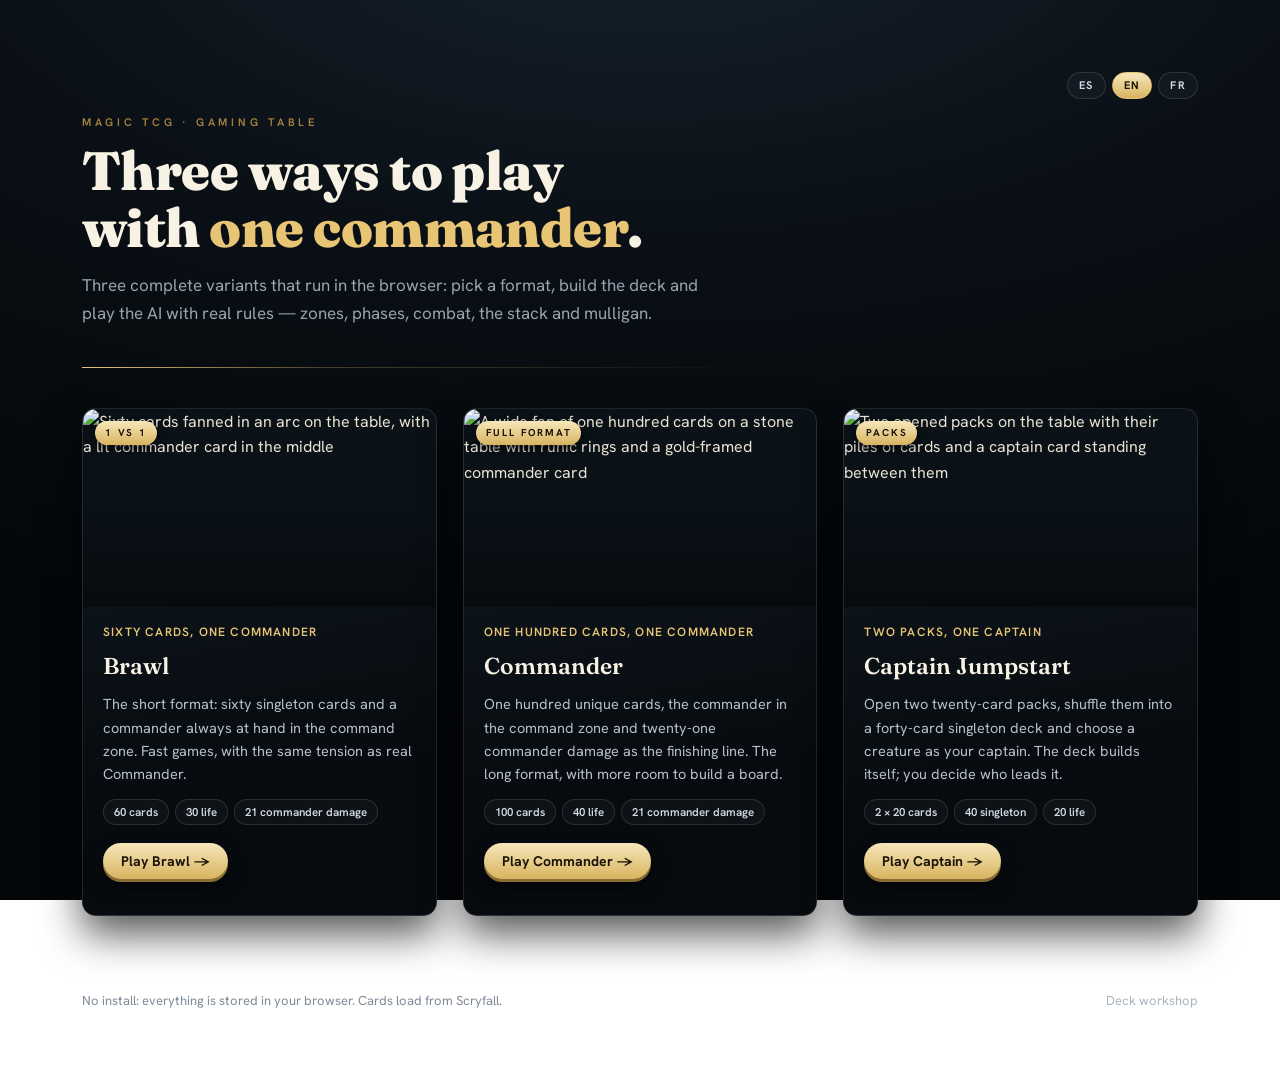
==== commit c802e68e: "Add files via upload" ====
--- a/index.html
+++ b/index.html
@@ -1,9088 +1,348 @@
-<!DOCTYPE html>
-<html lang="es">
-<head>
-<meta charset="utf-8">
-<meta name="viewport" content="width=device-width,initial-scale=1,viewport-fit=cover">
-<meta name="mobile-web-app-capable" content="yes">
-<meta name="apple-mobile-web-app-capable" content="yes">
-<meta name="theme-color" content="#150e08">
-<title>Taller de mazos · Magic TCG</title>
-<style>
-:root{--ch:14vh;--cw:calc(var(--ch)*.716);color-scheme:dark;--touch-min:48px}
-*{box-sizing:border-box;-webkit-tap-highlight-color:transparent}
-html,body{height:100%;overflow:hidden;overscroll-behavior:none}
-body{margin:0;display:flex;height:100vh;height:100dvh;background:#150e08;color:#eee;font:14px Georgia,serif;touch-action:manipulation}
-#board{flex:1;min-width:0;display:flex;margin:6px;perspective:1600px}
-#main{flex:1;min-width:0;display:flex;flex-direction:column;border:8px solid #4a2d17;border-radius:14px;position:relative;overflow:hidden;background:radial-gradient(ellipse at 50% 45%,#2c6046,#163a28 65%,#0a2016);box-shadow:inset 0 0 80px #000c,0 0 0 2px #2a1808,0 10px 40px #000c}
-#main::before{content:'';position:absolute;inset:0;pointer-events:none;border-radius:8px;background-image:repeating-linear-gradient(45deg,#0000 0 2px,#0001 2px 4px);z-index:0}
-#main.shake{animation:shake .42s}
-@keyframes shake{0%,100%{transform:translate(0)}15%{transform:translate(-8px,3px) rotate(-.6deg)}35%{transform:translate(7px,-3px) rotate(.6deg)}55%{transform:translate(-5px,-2px)}75%{transform:translate(5px,2px)}}
-#board-body{display:flex;flex:1;min-height:0;position:relative;z-index:1}
-#piles-col{display:flex;flex-direction:column;justify-content:space-between;padding:10px 6px;gap:8px;background:linear-gradient(180deg,#0008,#0005);border-right:1px solid #c99a3b33;min-width:86px;flex:none;z-index:4}
-.pile-stack{display:flex;flex-direction:column;gap:6px;align-items:center}
-.pile-label{font:bold 9px sans-serif;color:#c99a3b;text-transform:uppercase;letter-spacing:1px;opacity:.7;margin-bottom:2px}
-.pile-mini{width:64px;height:64px;display:flex;align-items:center;justify-content:center;position:relative;background:linear-gradient(145deg,#3a2416,#1a0f08);border:2px solid #7a5a30;border-radius:9px;cursor:pointer;transition:transform .12s,box-shadow .2s,opacity .2s;box-shadow:0 3px 8px #000a,inset 0 0 12px #0008;color:#c99a3b;user-select:none}
-.pile-mini:hover{transform:scale(1.08);box-shadow:0 0 20px #c99a3b99,0 4px 10px #000a;z-index:3}
-.pile-mini .icon{font-size:26px;filter:drop-shadow(0 1px 2px #000);pointer-events:none}
-.pile-mini .cnt{position:absolute;bottom:-7px;right:-7px;background:linear-gradient(180deg,#2a1a05,#1a1005);color:#fc6;font:bold 12px sans-serif;min-width:26px;height:26px;line-height:24px;text-align:center;border-radius:13px;border:2px solid #c99a3b;box-shadow:0 2px 6px #000a;pointer-events:none}
-.pile-mini.lib{background:repeating-linear-gradient(45deg,#5a2d12,#5a2d12 4px,#7a431d 4px,#7a431d 8px);border-color:#d9b46a;color:#ffe28a}
-.pile-mini.gy{background:linear-gradient(145deg,#2a1a30,#100510);border-color:#7a5a80;color:#c8b0d0}
-.pile-mini.ex{background:linear-gradient(145deg,#1a2030,#050810);border-color:#5a7a90;color:#b0d0e8}
-.pile-mini.empty{opacity:.4}
-.pile-mini.empty:hover{transform:none;box-shadow:0 3px 8px #000a,inset 0 0 12px #0008}
-#play-area{flex:1;min-width:0;display:flex;flex-direction:column;overflow:hidden}
-.info{display:flex;gap:14px;align-items:center;padding:6px 14px;background:#0006;min-height:78px}
-.info.me{justify-content:flex-end}
-.life{display:flex;align-items:center;gap:10px;cursor:pointer}
-.life .die{display:inline-flex;align-items:center;justify-content:center;min-width:64px;height:64px;padding:0 10px;background:linear-gradient(145deg,#f8f0d8,#e0c88a 40%,#c9a860 75%,#9c8658);border:3px solid #8a6a30;border-radius:14px;color:#2a1a05;font:bold 30px/1 Georgia;box-shadow:0 8px 16px #000b,0 0 20px #c99a3b66,inset 0 -6px 12px #0005,inset 0 4px 8px #fff9;text-shadow:0 1px 0 #fff9,0 -1px 0 #0004;position:relative;transition:transform .15s}
-.life .die::before,.life .die::after{content:'';position:absolute;width:8px;height:8px;border-radius:50%;background:radial-gradient(circle at 30% 30%,#5a4010,#2a1a05);box-shadow:inset 0 1px 2px #000a,0 1px 0 #fff6}
-.life .die::before{top:6px;left:6px}.life .die::after{bottom:6px;right:6px}
-.life .die.hit{animation:flash .4s}.life .die.bump{transform:scale(1.18)}
-@keyframes flash{50%{background:#f33;color:#fff;box-shadow:0 0 30px #f33,0 8px 16px #000b,inset 0 -6px 12px #0005}}
-.meta{cursor:pointer;color:#cbb;font-size:13px;text-decoration:underline dotted;text-underline-offset:3px}
-.meta:hover{color:#fff}
-.zone{display:flex;flex-wrap:wrap;gap:6px;justify-content:center;align-items:center;min-height:50px;padding:4px 10px;flex:1;transition:min-height .2s}
-.lands{--ch:9.5vh;flex:.65}
-.hand{flex:none;min-height:60px;gap:0;position:relative}
-.hand.me{--ch:19vh;min-height:20vh;align-items:flex-end;padding-bottom:6px;overflow:visible}
-.hand.ai{--ch:6.5vh}
-.hand.ai .card{margin:0 -10px;top:-2.5vh}
-#mid{display:flex;gap:12px;align-items:center;justify-content:center;padding:6px;min-height:46px;background:linear-gradient(#0000,#000a,#0000)}
-#phasebar{display:flex;gap:4px;padding:5px 10px;justify-content:center;background:#0009;border-bottom:1px solid #c99a3b22}
-#phasebar .ph{padding:2px 10px;font-size:11px;color:#666;border-radius:4px;transition:all .2s;text-transform:uppercase;letter-spacing:.5px}
-#phasebar .ph.active{color:#ffe28a;background:#c99a3b28;text-shadow:0 0 10px #e6c46f;box-shadow:0 0 12px #c99a3b55}
-button{font:bold 14px Georgia;background:linear-gradient(180deg,#e6b955,#c99a3b);color:#2a1a05;border:0;border-radius:7px;padding:9px 18px;cursor:pointer;box-shadow:0 3px 0 #6b4a17,0 6px 12px #000a;transition:transform .1s,box-shadow .1s;min-height:44px;touch-action:manipulation}
-button:hover{filter:brightness(1.12)}button:active{transform:translateY(2px);box-shadow:0 1px 0 #6b4a17,0 3px 8px #000a}
-button:disabled{opacity:.4;cursor:default;filter:none}
-.card{position:relative;flex:none;width:var(--cw);height:var(--ch);border-radius:6px;background:#3a3a3a;box-shadow:0 4px 10px #000c,0 1px 3px #000a,inset 0 0 1px #fff3;font-size:9px;color:#ccc;cursor:pointer;transition:box-shadow .2s,translate .5s cubic-bezier(.34,1.56,.64,1),rotate .5s cubic-bezier(.34,1.56,.64,1),scale .25s,filter .2s;touch-action:none;user-select:none}
-.card img{position:absolute;inset:0;width:100%;height:100%;border-radius:6px;pointer-events:none}
-.card .nm{position:absolute;inset:4px;pointer-events:none}
-.card:hover{z-index:12;box-shadow:0 18px 30px #000d,0 0 0 2px #fc6,0 0 26px #fc68,inset 0 0 1px #fff5}
-.hand.me .card{transform-origin:50% 110%;rotate:var(--rot,0deg);translate:0 var(--lift,0px);margin:0 -16px}
-.hand.me .card:hover{rotate:0deg!important;translate:0 -50px!important;z-index:30}
-.card.enter{animation:cardEnter .55s cubic-bezier(.18,.9,.3,1.3)}
-@keyframes cardEnter{0%{opacity:0;translate:0 -80px;scale:.6;rotate:10deg}100%{opacity:1;translate:0 0;scale:1;rotate:0}}
-.card.drawn{animation:drawnFx .45s ease-out}
-@keyframes drawnFx{0%{opacity:0;filter:brightness(3) sepia(1) hue-rotate(60deg)}60%{opacity:1;filter:brightness(1.6)}100%{filter:brightness(1)}}
-.pt{position:absolute;right:1px;bottom:1px;z-index:2;background:#000d;font:bold 1.5vh sans-serif;padding:1px 5px;border-radius:4px;color:#fff;pointer-events:none}
-.pt.d{color:#f88}.pt.u{color:#8f8}
-.loy{position:absolute;right:1px;bottom:1px;z-index:2;background:#4a2d6a;color:#fff;font:bold 1.5vh sans-serif;padding:1px 6px;border-radius:4px;box-shadow:0 0 8px #a8f;pointer-events:none}
-.lore{position:absolute;left:1px;bottom:1px;z-index:2;background:#20486a;color:#fff;font:bold 1.5vh sans-serif;padding:1px 6px;border-radius:4px;box-shadow:0 0 8px #6cf;pointer-events:none}
-.bn{position:absolute;left:2px;top:2px;z-index:2;background:#c22;color:#fff;font:bold 11px sans-serif;border-radius:50%;width:18px;height:18px;text-align:center;line-height:18px;box-shadow:0 0 6px #f55;pointer-events:none}
-.regen{position:absolute;left:2px;bottom:2px;z-index:2;color:#8f8;font:bold 14px sans-serif;text-shadow:0 0 6px #7f7;pointer-events:none}
-.fb-badge{position:absolute;left:2px;top:22px;z-index:2;background:#06c;color:#fff;font:bold 9px sans-serif;padding:1px 4px;border-radius:3px;box-shadow:0 0 4px #06c;pointer-events:none}
-.back{background:repeating-linear-gradient(45deg,#5a2d12,#5a2d12 4px,#7a431d 4px,#7a431d 8px);border:2px solid #d9b46a}
-.tap{rotate:90deg;margin:0 calc(var(--ch)*.18)}.pac img{filter:grayscale(1) brightness(.7)}.sick img{filter:brightness(.78)}
-.ok{box-shadow:0 0 13px 3px #fc6,0 0 5px 1px #ffa,inset 0 0 1px #fff5}
-.tgt{box-shadow:0 0 14px 4px #f55,0 0 0 2px #f00!important;cursor:crosshair;animation:tgtPulse .9s infinite}
-@keyframes tgtPulse{50%{box-shadow:0 0 22px 6px #f77,0 0 0 2px #f00}}
-.sel{box-shadow:0 0 14px 4px #ff5,0 0 0 2px #fc0!important}
-.actIcon{position:absolute;top:2px;right:2px;z-index:4;color:#fc6;font-size:13px;text-shadow:0 0 8px #fc6,0 0 3px #000;animation:boltPulse 1.8s ease-in-out infinite;pointer-events:none}
-@keyframes boltPulse{50%{opacity:.5;transform:scale(.85)}}
-.me .atkr{translate:0 -6vh;rotate:-3deg;box-shadow:0 0 24px 5px #f93,0 8px 20px #000a;filter:brightness(1.1)}
-.ai .atkr{translate:0 6vh;rotate:3deg;box-shadow:0 0 24px 5px #f93,0 8px 20px #000a;filter:brightness(1.1)}
-.me .blkr{translate:0 -4.5vh;rotate:-2deg;box-shadow:0 0 22px 5px #6af,0 8px 20px #000a}
-.ai .blkr{translate:0 4.5vh;rotate:2deg;box-shadow:0 0 22px 5px #6af,0 8px 20px #000a}
-.die-anim{animation:die .8s forwards;pointer-events:none}
-@keyframes die{0%{filter:brightness(3) saturate(0) sepia(1) hue-rotate(-50deg) saturate(8)}45%{scale:1.15;filter:brightness(1.6) sepia(1) saturate(6) hue-rotate(-40deg)}100%{opacity:0;scale:.18;rotate:35deg;filter:blur(6px) brightness(0)}}
-.hit{animation:hit .38s}@keyframes hit{0%,100%{translate:0}20%{translate:-7px 0;filter:brightness(2) sepia(1) hue-rotate(-40deg) saturate(6)}60%{translate:7px 0}}
-#st.thinking{color:#ffb84d}
-#st.thinking::after{content:'';display:inline-block;width:5px;height:5px;margin-left:6px;border-radius:50%;background:#ffb84d;animation:thinkDots 1.1s infinite;box-shadow:9px 0 0 #ffb84d,18px 0 0 #ffb84d}
-@keyframes thinkDots{0%,100%{transform:scale(.6);opacity:.5}50%{transform:scale(1.2);opacity:1}}
-aside{width:320px;padding:8px 8px 8px 0;display:flex;flex-direction:column;gap:8px;z-index:5}
-#zoom{min-height:42vh;display:flex;align-items:center;justify-content:center;text-align:center;color:#a98;background:#0006;border-radius:10px;padding:6px;box-shadow:inset 0 0 30px #000a}
-#zoom img{width:100%;border-radius:14px;box-shadow:0 10px 30px #000}
-#tools{display:flex;gap:6px}#tools button{flex:1;padding:6px 4px;font-size:12px}
-#log{flex:1;overflow:auto;background:#0006;border-radius:10px;padding:8px;font-size:12px;line-height:1.5;color:#cdb}
-.drag-ghost{position:fixed;pointer-events:none;z-index:9999;border-radius:8px;overflow:hidden;box-shadow:0 20px 60px #000,0 0 40px #c99a3b99;transform:translate(-50%,-50%) scale(1.1) rotate(-3deg);opacity:.95;width:120px;height:168px}
-.drag-ghost img{width:100%;height:100%;display:block}
-.drop-target{box-shadow:inset 0 0 40px #6f6,inset 0 0 20px #6f69!important;background-color:#6f69!important;transition:all .15s}
-#menu{position:fixed;inset:0;background:radial-gradient(ellipse at 50% 30%,#1a120a,#000e);display:flex;flex-direction:column;align-items:center;justify-content:center;gap:16px;text-align:center;z-index:60;padding:20px;overflow-y:auto}
-#menu h1{margin:0;font-size:34px;color:#e6c46f;text-shadow:0 2px 0 #000,0 0 30px #c99a3b88}
-#menu h1.win{color:#a8ff8a;text-shadow:0 2px 0 #000,0 0 40px #6f6}
-#menu h1.lose{color:#ff8a8a;text-shadow:0 2px 0 #000,0 0 40px #f66}
-#menu .sub{max-width:680px;margin:0;color:#cbb;line-height:1.5;font-size:15px}
-.menu-hero{display:flex;gap:16px;flex-wrap:wrap;justify-content:center;margin:10px 0}
-.menu-sec-label{width:100%;text-align:center;color:#8fa1b2;font:600 11px "Segoe UI",system-ui,sans-serif;letter-spacing:.14em;text-transform:uppercase;margin:4px 0 -6px}
-.menu-quick{display:flex;flex-wrap:wrap;gap:8px;align-items:center;justify-content:center;width:min(880px,100%);margin:4px 0 8px;padding-top:12px;border-top:1px solid #ffffff12}
-.mq-label{color:#8fa1b2;font:600 11px "Segoe UI",system-ui,sans-serif;letter-spacing:.12em;text-transform:uppercase;margin-right:4px}
-.mini-card{background:#101c26;border:1px solid #ffffff1c;color:#cfe0ee;border-radius:999px;padding:8px 16px;font:600 12.5px "Segoe UI",system-ui,sans-serif;cursor:pointer;transition:border-color .2s,background .2s,color .2s}
-.mini-card:hover{border-color:#e8c57488;background:#16283a;color:#f7eccd}
-.hero-card{display:flex;flex-direction:column;align-items:center;gap:6px;width:200px;padding:18px 12px;border-radius:16px;border:2px solid #c99a3b;background:linear-gradient(160deg,#2c6046,#163a28);color:#e6c46f;cursor:pointer;transition:transform .2s,box-shadow .2s;box-shadow:0 8px 20px #000a}
-.hero-card:hover{transform:translateY(-4px) scale(1.03);box-shadow:0 12px 30px #000c,0 0 24px #c99a3b66}
-.hero-card .icon{font-size:38px;line-height:1}
-.hero-card h2{margin:4px 0;font-size:17px;color:#f4e8c8}
-.hero-card p{margin:0;font-size:11px;color:#cbb;line-height:1.4}
-#picker{width:min(1100px,94vw);max-height:48vh;overflow-y:auto;padding:10px;border-radius:12px;background:#0006;display:none}
-#picker.on{display:block}
-.filter-bar{display:flex;gap:10px;flex-wrap:wrap;align-items:center;justify-content:center;margin-bottom:12px}
-.filter-bar input{padding:8px 14px;border-radius:8px;border:1px solid #c99a3b;background:#1a120a;color:#eee;font:14px Georgia;min-width:220px}
-.color-btn{width:38px;height:38px;border-radius:50%;border:2px solid #fff3;cursor:pointer;font:bold 14px Georgia;color:#111;transition:transform .1s,box-shadow .1s}
-.color-btn:hover{transform:scale(1.1)}.color-btn.on{box-shadow:0 0 0 3px #fff,0 0 14px #fff8}
-.deck-grid{display:grid;grid-template-columns:repeat(auto-fill,minmax(150px,1fr));gap:10px;padding:4px}
-.deck-card{padding:12px 8px;border-radius:10px;border:2px solid #c99a3b;background:#1c1c1c;cursor:pointer;transition:transform .12s,box-shadow .12s;text-align:center}
-.deck-card:hover{transform:scale(1.04);box-shadow:0 0 18px #c99a3b66}
-.deck-card.sel{border-color:#ffcc00;box-shadow:0 0 22px #ffcc00;background:#2a1a05}
-.deck-card .dc-name{font-weight:bold;font-size:14px;color:#f4e8c8}
-.deck-card .dc-color{font-size:11px;margin-top:4px;color:#cbb}
-#msg{color:#e6c46f;font-size:15px;min-height:22px}
-#msg button{font:bold 12px Georgia;padding:4px 10px;margin-left:8px;background:#c99a3b;color:#2a1a05;border:0;border-radius:4px;cursor:pointer}
-#difficulty-bar{display:flex;gap:12px;justify-content:center;align-items:center;margin:8px 0;color:#cbb;font-size:13px}
-#difficulty-bar label{display:flex;align-items:center;gap:4px;cursor:pointer}
-#difficulty-bar input{accent-color:#c99a3b}
-#play{margin-top:6px;padding:12px 32px;font-size:16px}
-#gallery{position:fixed;inset:0;background:radial-gradient(ellipse at 50% 30%,#1a120a,#000f);z-index:70;display:none;flex-direction:column;padding:14px 18px;gap:10px}
-#gallery.on{display:flex;animation:galOpen .3s ease-out}
-@keyframes galOpen{from{opacity:0;transform:scale(.96)}to{opacity:1;transform:none}}
-.gal-header,.col-header{display:flex;gap:16px;align-items:center;padding-bottom:10px;border-bottom:1px solid #c99a3b44}
-.gal-header h2,.col-header h2{margin:0;color:#e6c46f;font-size:22px;white-space:nowrap}
-.gal-stats,.col-stats{color:#cbb;font-size:13px;flex:1;text-align:center}
-.gal-close,.col-close{padding:8px 20px}
-.gal-filters,.album-filters{display:flex;gap:8px;flex-wrap:wrap;align-items:center}
-.gal-filters input,.album-filters input{padding:8px 14px;border-radius:8px;border:1px solid #c99a3b;background:#1a120a;color:#eee;font:14px Georgia;flex:1;min-width:180px}
-.gal-filters select,.album-filters select{padding:8px 12px;border-radius:8px;border:1px solid #c99a3b;background:#1a120a;color:#eee;font:13px Georgia;cursor:pointer}
-.gal-color-group,.col-color-group{display:flex;gap:4px}
-.gal-color{width:34px;height:34px;border-radius:50%;border:2px solid #fff3;cursor:pointer;font:bold 13px Georgia;color:#111;transition:transform .1s,box-shadow .1s}
-.gal-color:hover{transform:scale(1.1)}
-.gal-color.on{box-shadow:0 0 0 3px #fff,0 0 12px #fff8}
-.gal-grid,.album-grid{flex:1;overflow-y:auto;display:grid;grid-template-columns:repeat(auto-fill,minmax(230px,1fr));gap:10px;padding:8px;align-content:start}
-.gal-grid::-webkit-scrollbar,.album-grid::-webkit-scrollbar{width:10px}
-.gal-grid::-webkit-scrollbar-track,.album-grid::-webkit-scrollbar-track{background:#0006;border-radius:5px}
-.gal-grid::-webkit-scrollbar-thumb,.album-grid::-webkit-scrollbar-thumb{background:#c99a3b88;border-radius:5px}
-.gal-card{position:relative;aspect-ratio:.716;border-radius:8px;overflow:hidden;cursor:pointer;background:#2a2a2a;box-shadow:0 4px 12px #000a;transition:transform .15s,box-shadow .15s;content-visibility:auto;contain-intrinsic-size:auto 320px}
-.gal-card:hover{transform:scale(1.06);z-index:2;box-shadow:0 14px 40px #000,0 0 0 3px #fc6}
-.gal-card img{width:100%;height:100%;object-fit:cover;display:block}
-.gal-badge{position:absolute;top:4px;right:4px;background:#000d;color:#fc6;font:bold 11px sans-serif;padding:2px 6px;border-radius:4px;letter-spacing:.5px}
-.gal-badge.j25{color:#9cf}
-.gal-qty{position:absolute;bottom:4px;left:4px;background:#0a0a0acc;color:#fff;font:bold 12px sans-serif;padding:2px 7px;border-radius:10px;border:1px solid #fc6}
-.gal-pagination{display:flex;gap:12px;align-items:center;justify-content:center;padding:10px;background:#0008;border-radius:8px;border:1px solid #c99a3b44}
-.gal-pagination button{padding:8px 16px;font-size:13px}
-.gal-pagination .page-info{color:#e6c46f;font-size:14px;font-weight:bold;min-width:180px;text-align:center}
-.gal-pagination select{padding:6px 10px;border-radius:6px;border:1px solid #c99a3b;background:#1a120a;color:#eee;font:13px Georgia;cursor:pointer}
-#gal-empty,#album-empty{text-align:center;color:#888;padding:40px;font-size:15px;grid-column:1/-1}
-.col-tabs{display:flex;gap:8px;justify-content:center}
-.col-tab{padding:10px 24px;font-size:15px;background:#1c1c1c;color:#cbb;border:2px solid #c99a3b55;border-radius:10px;cursor:pointer;transition:all .15s}
-.col-tab.active{background:linear-gradient(180deg,#e6b955,#c99a3b);color:#2a1a05;border-color:#e6b955;font-weight:bold}
-.col-tab:hover:not(.active){border-color:#c99a3b;color:#fff}
-#col-packs-view{flex:1;display:flex;flex-direction:column;align-items:center;justify-content:center;gap:20px;padding:20px}
-.pack-machine{display:flex;flex-direction:column;align-items:center;gap:14px}
-.pack-visual{font-size:120px;line-height:1;filter:drop-shadow(0 0 30px #c99a3b88);transition:transform .2s;user-select:none}
-.pack-visual.opening{animation:packShake .5s}
-@keyframes packShake{0%,100%{transform:rotate(0) scale(1)}25%{transform:rotate(-8deg) scale(1.1)}50%{transform:rotate(8deg) scale(1.15)}75%{transform:rotate(-4deg) scale(1.1)}}
-.pack-info{color:#cbb;font-size:14px;text-align:center;line-height:1.5}
-.pack-info b{color:#e6c46f;font-size:16px}
-#open-pack-btn{padding:16px 40px;font-size:18px;background:linear-gradient(180deg,#f4e8c8,#c99a3b);box-shadow:0 4px 0 #6b4a17,0 8px 20px #000a,0 0 30px #c99a3b44}
-.reveal-title{color:#e6c46f;font-size:24px;font-weight:bold;text-shadow:0 0 20px #c99a3b88}
-.reveal-cards{display:flex;gap:10px;flex-wrap:wrap;justify-content:center;perspective:1200px}
-.reveal-card{width:130px;height:182px;border-radius:8px;overflow:hidden;box-shadow:0 10px 40px #000;transform-style:preserve-3d;animation:cardFlip .6s ease-out both;position:relative;cursor:pointer}
-@keyframes cardFlip{0%{transform:rotateY(180deg) scale(.5);opacity:0}100%{transform:rotateY(0) scale(1);opacity:1}}
-.reveal-card img{width:100%;height:100%;object-fit:cover;display:block}
-.reveal-card.rare{box-shadow:0 0 30px #f0c040,0 10px 40px #000;border:2px solid #f0c040}
-.reveal-card.mythic{box-shadow:0 0 40px #f05030,0 0 60px #f0503055,0 10px 40px #000;border:2px solid #f05030;animation:cardFlip .6s ease-out both,mythicGlow 1.5s infinite alternate}
-@keyframes mythicGlow{from{box-shadow:0 0 30px #f05030,0 10px 40px #000}to{box-shadow:0 0 60px #f05030,0 0 90px #f0503088,0 10px 40px #000}}
-.reveal-badge{position:absolute;top:6px;right:6px;background:#000d;color:#fc6;font:bold 11px sans-serif;padding:2px 6px;border-radius:4px}
-.reveal-badge.rare{color:#f0c040}.reveal-badge.mythic{color:#f05030}
-.reveal-actions{display:flex;gap:12px}
-#col-album-view{flex:1;display:flex;flex-direction:column;overflow:hidden;padding:6px}
-#gyv{position:fixed;inset:7vh 340px 7vh 3vw;background:#000e;border:2px solid #c99a3b;border-radius:12px;z-index:50;padding:14px;overflow:auto;display:none;flex-wrap:wrap;gap:8px;align-content:flex-start;--ch:15vh;box-shadow:0 0 60px #000,inset 0 0 40px #0008}
-#gyv.on{display:flex;animation:fadeIn .25s}
-@keyframes fadeIn{from{opacity:0;transform:scale(.96)}to{opacity:1;transform:none}}
-#flash{position:fixed;inset:0;pointer-events:none;z-index:150;opacity:0;background:radial-gradient(circle,#f55,transparent);mix-blend-mode:screen}
-#flash.on{animation:flashFx .55s}
-@keyframes flashFx{0%{opacity:0}15%{opacity:.7}100%{opacity:0}}
-.float-dmg{position:fixed;font:bold 28px Georgia;pointer-events:none;z-index:100;text-shadow:0 0 10px currentColor,0 3px 5px #000;animation:floatUp 1.15s ease-out forwards}
-@keyframes floatUp{0%{transform:translate(-50%,-50%) scale(.3);opacity:0}25%{transform:translate(-50%,-75%) scale(1.35);opacity:1}100%{transform:translate(-50%,-170%) scale(.9);opacity:0}}
-.shockwave{position:fixed;pointer-events:none;z-index:99;border:3px solid #fc6;border-radius:50%;animation:shockwave .65s ease-out forwards;box-shadow:0 0 20px #fc6}
-@keyframes shockwave{0%{width:10px;height:10px;opacity:1;transform:translate(-50%,-50%)}100%{width:220px;height:220px;opacity:0;transform:translate(-50%,-50%)}}
-.particle{position:fixed;width:7px;height:7px;border-radius:50%;pointer-events:none;z-index:200;animation:partOut .65s ease-out forwards}
-@keyframes partOut{0%{opacity:1;transform:translate(-50%,-50%) scale(1.2)}100%{opacity:0;transform:translate(calc(-50% + var(--dx)),calc(-50% + var(--dy))) scale(.1)}}
-.particle.confetti{width:8px;height:14px;border-radius:2px;animation:confettiFall 2.4s ease-in forwards}
-@keyframes confettiFall{0%{opacity:1;transform:translate(-50%,-50%) rotate(0)}100%{opacity:.3;transform:translate(calc(-50% + var(--dx)),calc(-50% + var(--dy))) rotate(720deg)}}
-.arrow{position:fixed;height:4px;pointer-events:none;z-index:98;transform-origin:0 50%;animation:arrowFade 1.3s ease-out forwards;border-radius:2px}
-@keyframes arrowFade{0%{opacity:0;filter:brightness(2)}15%{opacity:1;filter:brightness(1)}100%{opacity:0}}
-#card-detail{position:fixed;inset:0;z-index:200;display:none;align-items:center;justify-content:center;pointer-events:none}
-#card-detail.on{display:flex;pointer-events:auto}
-.cd-backdrop{position:absolute;inset:0;background:#000e;backdrop-filter:blur(6px);cursor:pointer}
-.cd-content{position:relative;display:flex;gap:0;width:96vw;height:94vh;max-width:1700px;max-height:1000px;background:linear-gradient(145deg,#1a1410,#0c0806);border:2px solid #c99a3b;border-radius:16px;box-shadow:0 30px 100px #000,0 0 80px #c99a3b44;overflow:hidden;animation:cdIn .3s cubic-bezier(.2,.9,.3,1.1)}
-@keyframes cdIn{from{opacity:0;transform:scale(.94) translateY(20px)}to{opacity:1;transform:none}}
-.cd-image{flex:0 0 auto;display:flex;align-items:center;justify-content:center;padding:16px;background:#0008;max-width:60%;position:relative;overflow:hidden}
-.cd-image img{max-height:min(calc(94vh - 32px),1040px);max-width:100%;width:auto;height:auto;border-radius:12px;box-shadow:0 20px 60px #000,0 0 40px #c99a3b22;display:block;transition:transform .15s;cursor:zoom-in}
-.cd-image .token-ph{width:min(340px,50vw);aspect-ratio:.716;display:flex;flex-direction:column;align-items:center;justify-content:center;gap:10px;background:linear-gradient(160deg,#707070,#2b2b2b);border:3px solid #c9b36a;border-radius:14px;color:#fff;font:bold 28px Georgia;text-align:center;padding:20px;box-shadow:0 20px 60px #000}
-.cd-image .token-ph .tst{color:#fc6;font-size:32px}
-.cd-info{flex:1;min-width:320px;padding:22px 26px 100px;overflow-y:auto;display:flex;flex-direction:column;gap:14px;color:#e8dcc0;background:linear-gradient(180deg,#0f0b08,#1a1410);-webkit-overflow-scrolling:touch}
-.cd-info::-webkit-scrollbar{width:10px}
-.cd-info::-webkit-scrollbar-track{background:#0006;border-radius:5px}
-.cd-info::-webkit-scrollbar-thumb{background:#c99a3b88;border-radius:5px}
-.cd-close{position:absolute;top:12px;right:12px;width:48px;height:48px;padding:0;font-size:22px;line-height:1;background:linear-gradient(180deg,#e6b955,#c99a3b);z-index:10;box-shadow:0 3px 0 #6b4a17,0 6px 14px #000a;border-radius:50%}
-.cd-action{position:absolute;bottom:20px;left:50%;transform:translateX(-50%);z-index:10;padding:16px 40px;font-size:18px;min-width:220px;background:linear-gradient(180deg,#a8e088,#5cb03c);color:#0a2a05;box-shadow:0 4px 0 #2a5a10,0 8px 20px #000a,0 0 30px #6f69;border-radius:12px;text-transform:uppercase;letter-spacing:1px}
-.cd-action:disabled{background:linear-gradient(180deg,#666,#444);color:#999;box-shadow:0 4px 0 #222,0 8px 20px #000a;opacity:.7;filter:none}
-.cd-action.danger{background:linear-gradient(180deg,#e08888,#c04040);color:#fff;box-shadow:0 4px 0 #601010,0 8px 20px #000a,0 0 30px #f66c}
-.cd-action.attack{background:linear-gradient(180deg,#f8b040,#c98020);color:#2a1a05;box-shadow:0 4px 0 #6b4a17,0 8px 20px #000a,0 0 30px #f93c}
-.cd-info h2{margin:0;font-size:26px;color:#e6c46f;text-shadow:0 2px 0 #000;padding-right:56px}
-.cd-type{font-style:italic;color:#b8a988;font-size:15px;padding-bottom:8px;border-bottom:1px solid #c99a3b33}
-.cd-mana{display:flex;flex-wrap:wrap;gap:3px;align-items:center;margin:6px 0}
-.mana-chip{display:inline-flex;align-items:center;justify-content:center;width:26px;height:26px;border-radius:50%;font:bold 13px sans-serif;border:1px solid #0008;box-shadow:0 1px 3px #000a,inset 0 -1px 2px #0005;text-shadow:0 1px 0 #fff4}
-.cd-grid{display:grid;grid-template-columns:1fr 1fr;gap:8px 18px;font-size:13px}
-.cd-grid b{color:#c99a3b}.cd-grid span{color:#f4e8c8}
-.cd-section{margin-top:8px}
-.cd-section h3{margin:0 0 6px;color:#c99a3b;font-size:13px;text-transform:uppercase;letter-spacing:1px;border-bottom:1px solid #c99a3b33;padding-bottom:4px}
-.cd-text{background:#0008;padding:12px;border-radius:8px;border-left:3px solid #c99a3b;font-size:14px;line-height:1.6;white-space:pre-wrap;color:#e0d5b8;font-family:Georgia,serif}
-.kw-chip{display:inline-block;background:#2a6046;color:#cfc;padding:2px 10px;border-radius:12px;font-size:12px;margin:2px 4px 2px 0;border:1px solid #4a8060}
-.cd-abil-item{background:#0008;padding:10px;border-radius:6px;border-left:3px solid #6af;margin-bottom:6px;font-size:13px;line-height:1.5;color:#dcd0b0;font-family:monospace}
-.cd-abil-item i{color:#8fa;font-style:normal;font-weight:bold}
-#cd-fx{background:#000a;padding:10px;border-radius:6px;font-size:11px;overflow-x:auto;color:#acf;border-left:3px solid #a8f;white-space:pre-wrap;font-family:monospace}
-#mobile-menu-toggle{display:none;position:fixed;top:12px;right:12px;z-index:55;width:52px;height:52px;padding:0;font-size:24px;line-height:1;border-radius:50%;box-shadow:0 4px 12px #000a,0 0 20px #c99a3b44}
-#mobile-aside{display:none;position:fixed;inset:0;background:#000f;z-index:54;padding:60px 16px 16px;flex-direction:column;gap:8px}
-#mobile-aside.on{display:flex}
-#mobile-aside #zoom{min-height:50vh;flex:1}
-#mobile-aside #log{max-height:30vh}
-#mobile-aside .mob-close{position:absolute;top:8px;left:8px;width:48px;height:48px;padding:0;font-size:20px;border-radius:50%}
-@media (max-width: 900px), (pointer: coarse){
-  body{flex-direction:column}
-  #board{margin:0;border-radius:0}
-  #main{border-width:4px;border-radius:8px}
-  aside{display:none}
-  #mobile-menu-toggle{display:flex;align-items:center;justify-content:center}
-  #piles-col{flex-direction:row;min-width:0;width:100%;padding:4px 8px;gap:8px;border-right:0;border-bottom:1px solid #c99a3b33;order:0}
-  .pile-stack{flex-direction:row;gap:4px}
-  .pile-stack .pile-label{display:none}
-  .pile-mini{width:44px;height:44px;border-radius:7px}
-  .pile-mini .icon{font-size:18px}
-  .pile-mini .cnt{font-size:10px;min-width:20px;height:20px;line-height:18px;bottom:-4px;right:-4px}
-  #board-body{flex-direction:column;gap:0}
-  #play-area{order:1}
-  .info{padding:4px 8px;min-height:auto;flex-wrap:wrap;gap:8px}
-  .life .die{min-width:54px;height:54px;font-size:24px}
-  .meta{font-size:11px}
-  #phasebar{padding:3px 4px}
-  #phasebar .ph{padding:2px 6px;font-size:9px}
-  #mid{padding:8px;gap:8px;min-height:60px;flex-wrap:wrap}
-  #mid button{padding:14px 20px;font-size:16px;min-height:52px;flex:1;min-width:120px}
-  #st{font-size:12px;width:100%;text-align:center}
-  .zone{padding:2px 4px;gap:3px;min-height:44px}
-  .lands{--ch:10vh;flex:.5}
-  .hand.me{--ch:22vh;min-height:24vh;flex-wrap:nowrap;overflow-x:auto;overflow-y:visible;justify-content:flex-start;align-items:flex-end;padding:6px 8px;gap:4px;-webkit-overflow-scrolling:touch;scrollbar-width:none}
-  .hand.me::-webkit-scrollbar{display:none}
-  .hand.me .card{margin:0;transform:none!important;flex:0 0 auto;width:calc(var(--ch)*.716)}
-  .hand.ai{--ch:7vh}
-  .hand.ai .card{margin:0 -6px;top:-1vh}
-  .zone:not(.hand):not(.lands) .card{--ch:12vh}
-  .cd-content{flex-direction:column;width:100vw;height:100vh;height:100dvh;max-width:none;max-height:none;border-radius:0;border:0}
-  .cd-image{max-width:none;max-height:55vh;padding:8px;flex:none;overflow:hidden}
-  .cd-image img{max-height:55vh;max-width:100%}
-  .cd-info{min-width:0;padding:14px 16px 100px;font-size:13px;flex:1;overflow-y:auto}
-  .cd-info h2{font-size:20px;padding-right:56px}
-  .cd-type{font-size:13px}
-  .cd-grid{grid-template-columns:1fr;gap:4px 12px;font-size:12px}
-  .cd-section h3{font-size:11px}
-  .cd-text{font-size:13px;padding:10px}
-  .cd-abil-item{font-size:12px;padding:8px}
-  .cd-close{top:8px;right:8px;width:44px;height:44px}
-  .cd-action{bottom:16px;left:16px;right:16px;transform:none;width:auto;min-width:0;padding:16px 20px;font-size:17px;min-height:56px}
-  #gallery{padding:10px 8px;gap:8px}
-  .gal-header h2,.col-header h2{font-size:17px}
-  .gal-stats,.col-stats{font-size:11px}
-  .gal-close,.col-close{padding:8px 14px;font-size:12px;min-height:44px}
-  .gal-filters,.album-filters{gap:6px}
-  .gal-filters input,.album-filters input{min-width:0;flex:1 1 100%;padding:10px 12px;min-height:44px}
-  .gal-filters select,.album-filters select{flex:1 1 auto;padding:10px;min-height:44px;font-size:12px}
-  .gal-color{width:40px;height:40px}
-  .gal-grid,.album-grid{grid-template-columns:repeat(auto-fill,minmax(110px,1fr));gap:6px;padding:4px}
-  .gal-pagination{flex-wrap:wrap;gap:6px;padding:6px}
-  .gal-pagination .page-info{min-width:auto;font-size:12px}
-  .gal-pagination button{padding:8px 12px;font-size:12px;min-height:44px}
-  .gal-pagination select{min-height:44px}
-  #menu{padding:12px;gap:10px}
-  #menu h1{font-size:22px}
-  #menu .sub{font-size:13px}
-  .menu-hero{gap:8px}
-  .hero-card{width:150px;padding:14px 10px}
-  .hero-card .icon{font-size:30px}
-  .hero-card h2{font-size:14px}
-  .hero-card p{font-size:10px}
-  #play{padding:16px 40px;font-size:18px;min-height:56px;width:100%;max-width:340px}
-  .reveal-card{width:100px;height:140px}
-  .reveal-title{font-size:18px}
-  .reveal-actions button{flex:1;min-height:52px;font-size:15px}
-  .reveal-cards{gap:6px}
-  #gyv{inset:0;--ch:16vh;padding:10px;gap:6px;border-radius:0}
-  .pack-visual{font-size:80px}
-  #open-pack-btn{padding:16px 30px;font-size:16px;min-height:56px}
-  #phasebar .ph{font-size:8px;padding:2px 4px}
-}
-@media (max-width: 500px){
-  .zone:not(.hand):not(.lands) .card{--ch:11vh}
-  .hand.me{--ch:20vh}
-  .gal-grid,.album-grid{grid-template-columns:repeat(auto-fill,minmax(95px,1fr))}
-}
-@media(prefers-reduced-motion:reduce){*{transition:none!important;animation-duration:.01s!important}}
-</style>
-
-<style id="arena-theme">
-/* ==================== ARENA LOOK ==================== */
-:root{--gold:#e8c574;--gold2:#a9843c;--panel:#0b1117;--line:#ffffff1f;--blue:#3f8fd0;--txt:#e9e3d4}
-body{background:radial-gradient(ellipse at 50% 0%,#121a22 0%,#070a0e 55%,#040609 100%);color:var(--txt);font-family:"Segoe UI",system-ui,Georgia,serif}
-#board{margin:0;padding:0;perspective:1800px}
-#main{border:1px solid #33475a;border-radius:8px;background:radial-gradient(ellipse at 50% 42%,#22313f 0%,#121b24 55%,#070b10 100%);box-shadow:inset 0 0 140px #000d,inset 0 0 0 1px #ffffff0a,0 18px 60px #000c}
-#main::before{background:radial-gradient(ellipse at 50% 42%,#ffffff12 0%,transparent 58%),repeating-conic-gradient(from 0deg at 50% 50%,#ffffff07 0deg .5deg,transparent .5deg 7deg);opacity:.45;border-radius:8px}
-#piles-col{background:linear-gradient(180deg,#0a1016e6,#04070acc);border-right:1px solid var(--line);padding:10px 6px;min-width:70px;gap:10px}
-.pile-label{font:700 9px "Segoe UI",system-ui,sans-serif;color:#8d9aa8;letter-spacing:.16em}
-.pile-mini{width:54px;height:54px;border-radius:8px;background:linear-gradient(160deg,#26313d,#111820);border:1px solid #7d6a44;box-shadow:0 3px 10px #000a,inset 0 0 14px #0009;color:#d9c48d}
-.pile-mini:hover{box-shadow:0 0 18px #e8c57455,0 4px 12px #000a}
-.pile-mini.lib{background:linear-gradient(160deg,#3b2a13,#170f07);border-color:#b9924a;color:#f0d79a}
-.pile-mini.gy{background:linear-gradient(160deg,#241a2c,#0c0710);border-color:#7d6690;color:#c6b0d8}
-.pile-mini.ex{background:linear-gradient(160deg,#16202b,#060a0e);border-color:#4f6a80;color:#adc8de}
-.pile-mini .cnt{background:#080c11;border:1px solid #b9924a;color:#f0d79a;font-family:"Segoe UI",system-ui,sans-serif}
-.info{background:linear-gradient(90deg,#0009,#0000 35%,#0000 65%,#0009);padding:6px 16px;min-height:70px}
-.life .die{min-width:70px;height:58px;border-radius:8px;background:linear-gradient(180deg,#2c3742,#0f151b);border:1px solid #b9924a;color:#f7eccd;font:700 27px/1 "Segoe UI",system-ui,sans-serif;box-shadow:0 0 0 1px #0009,0 0 18px #e8c57433,inset 0 0 22px #0009;text-shadow:0 0 14px #e8c57455}
-.life .die::before,.life .die::after{background:radial-gradient(circle at 35% 35%,#f0d79a,#7d6a44);width:6px;height:6px}
-.meta{color:#a9b4c0;text-decoration:none;font:600 12px "Segoe UI",system-ui,sans-serif;letter-spacing:.02em;border-bottom:1px dotted #ffffff33}
-.meta:hover{color:#f0d79a}
-.zone{background:linear-gradient(180deg,#ffffff05,#ffffff01);border-radius:8px;margin:2px 0}
-.zone.lands{--ch:9.5vh;flex:.65;background:linear-gradient(180deg,#2c60460f,#ffffff02)}
-.hand.me .card{margin:0 -14px}
-.card{border-radius:6px;background:#0b1015;box-shadow:0 8px 18px #000b,0 0 0 1px #000c}
-.card:hover{box-shadow:0 22px 42px #000e,0 0 0 2px #f0d79a,0 0 30px #e8c57455}
-.card.ok{box-shadow:0 0 0 2px #f0d79a,0 0 18px #e8c57488,0 8px 18px #000a}
-.pt{background:#04070acc;border:1px solid #ffffff22;font-family:"Segoe UI",system-ui,sans-serif}
-.actIcon{color:#f0d79a;text-shadow:0 0 10px #e8c574,0 0 3px #000}
-button{font:600 13px "Segoe UI",system-ui,sans-serif;border-radius:6px;background:linear-gradient(180deg,#f4e3b3,#d6b063);color:#20160a;box-shadow:0 2px 0 #7d6a44,0 6px 16px #000a,inset 0 1px 0 #fff9}
-button:hover{filter:brightness(1.06)}
-button:active{transform:translateY(1px);box-shadow:0 1px 0 #7d6a44,0 3px 8px #000a}
-#go,#end{min-height:46px;padding:0 26px;border-radius:24px;font:700 15px "Segoe UI",system-ui,sans-serif}
-#go{background:linear-gradient(180deg,#8fd0ff,#2f86c9);color:#04121d;box-shadow:0 0 0 1px #bfe6ff66,0 6px 20px #2f86c9aa,0 0 22px #2f86c966}
-#end{background:linear-gradient(180deg,#ffe7a8,#e0a83c);color:#241703;box-shadow:0 0 0 1px #ffe9b066,0 6px 20px #e0a83caa,0 0 22px #e0a83c66}
-#mid{background:linear-gradient(#0000,#04070aa6,#0000)}
-#st{color:#c6d0da;font:600 12px "Segoe UI",system-ui,sans-serif}
-#st.thinking{color:#8fd0ff}
-#phasebar{background:linear-gradient(180deg,#070c11d9,#04070ad9);border-bottom:1px solid var(--line);padding:5px 10px;gap:4px}
-#phasebar .ph{padding:3px 12px;border-radius:12px;font:600 10px "Segoe UI",system-ui,sans-serif;letter-spacing:.14em;color:#78838f;background:none}
-#phasebar .ph.active{color:#1d1408;background:linear-gradient(180deg,#f6e7bb,#d8b45f);box-shadow:0 0 14px #e8c57477;text-shadow:none}
-aside{padding:8px}
-#zoom{background:linear-gradient(160deg,#0b1117cc,#04070acc);border:1px solid var(--line);color:#8d9aa8;border-radius:10px}
-#log{background:linear-gradient(160deg,#0b1117cc,#04070acc);border:1px solid var(--line);color:#a9b4c0;font-family:"Segoe UI",system-ui,sans-serif;font-size:11.5px}
-#menu{background:radial-gradient(ellipse at 50% 25%,#1a2836 0%,#0a1016 45%,#04070a 100%)}
-#menu h1{color:#f7eccd;font:400 clamp(22px,3.4vw,36px)/1.15 Georgia,serif;letter-spacing:.02em;text-shadow:0 2px 0 #000,0 0 40px #e8c57455}
-#menu .sub{color:#a9b4c0;font:400 14px/1.6 "Segoe UI",system-ui,sans-serif}
-.hero-card{border:1px solid #5d6a78;border-radius:10px;background:linear-gradient(160deg,#1b2733,#0b1218);color:#f0d79a;box-shadow:0 10px 26px #000a,inset 0 1px 0 #ffffff10}
-.hero-card:hover{border-color:#e8c574;box-shadow:0 14px 34px #000b,0 0 26px #e8c57444;transform:translateY(-3px) scale(1.02)}
-.hero-card h2{color:#f7eccd;font:600 15px "Segoe UI",system-ui,sans-serif}
-.hero-card p{color:#98a4b0}
-#play{background:linear-gradient(180deg,#ffe7a8,#e0a83c);color:#241703;border-radius:26px;box-shadow:0 0 0 1px #ffe9b066,0 8px 22px #e0a83c88,0 0 30px #e0a83c55}
-.filter-bar input,.gal-filters input,.album-filters input,#gal-type,#gal-rarity,#gal-set,.gal-pagination select,.album-filters select{border:1px solid #5d6a78;background:#0b1117;color:#dbe3ea;border-radius:6px}
-#gallery{background:radial-gradient(ellipse at 50% 20%,#16222e 0%,#080d12 60%,#04070a 100%)}
-
-/* -------- banner de turno (estilo Arena) -------- */
-#banner{position:fixed;left:50%;top:36%;transform:translate(-50%,-50%);z-index:110;pointer-events:none;text-align:center;opacity:0}
-#banner.on{animation:bannerShow 1.75s ease-out}
-#banner .b-title{position:relative;font:400 clamp(22px,3.4vw,40px)/1.15 Georgia,serif;color:#f7eccd;letter-spacing:.06em;text-shadow:0 2px 12px #000,0 0 40px #e8c57455;padding:8px 46px}
-#banner .b-title::before,#banner .b-title::after{content:'';position:absolute;top:50%;width:54px;height:1px;background:linear-gradient(90deg,transparent,#e8c574)}
-#banner .b-title::before{right:100%}
-#banner .b-title::after{left:100%;background:linear-gradient(270deg,transparent,#e8c574)}
-#banner .b-sub{margin-top:6px;font:600 11px "Segoe UI",system-ui,sans-serif;letter-spacing:.34em;text-transform:uppercase;color:#9fb0c0}
-@keyframes bannerShow{0%{opacity:0;transform:translate(-50%,-50%) scale(.9)}14%{opacity:1;transform:translate(-50%,-50%) scale(1)}72%{opacity:1}100%{opacity:0;transform:translate(-50%,-50%) scale(1.03)}}
-
-/* -------- pantalla de mulligan (estilo Arena) -------- */
-#mull{position:fixed;inset:0;z-index:120;display:none;flex-direction:column;overflow:hidden;color:#efe6d0;
-  background:radial-gradient(ellipse at 50% 46%,#2b3c4c 0%,#131c24 46%,#070a0d 100%);transition:opacity .25s}
-#mull.on{display:flex;animation:mullIn .45s ease-out}
-#mull.peek{opacity:0;pointer-events:none}
-@keyframes mullIn{from{opacity:0}to{opacity:1}}
-#mull::before{content:'';position:absolute;inset:-15%;pointer-events:none;
-  background:repeating-conic-gradient(from 0deg at 50% 50%,#ffffff07 0deg .5deg,transparent .5deg 9deg),radial-gradient(ellipse at 50% 50%,transparent 22%,#000b 78%);
-  animation:arenaSpin 120s linear infinite}
-@keyframes arenaSpin{to{transform:rotate(360deg)}}
-#mull::after{content:'';position:absolute;left:50%;top:34%;width:min(70vw,900px);height:min(70vw,900px);transform:translate(-50%,-50%);pointer-events:none;border-radius:50%;background:radial-gradient(circle,#e8c5740f,transparent 60%)}
-.mull-top{position:relative;z-index:2;display:flex;justify-content:space-between;align-items:flex-start;padding:14px 18px;gap:10px}
-.mull-name{background:linear-gradient(180deg,#1a2129e6,#0b0f14e6);border:1px solid #6f6a53;border-radius:4px;padding:9px 24px;color:#f0e6cc;font:600 15px "Segoe UI",system-ui,sans-serif;box-shadow:0 8px 20px #000a}
-.mull-tools{display:flex;gap:10px;align-items:center}
-.mull-tools .gear{width:38px;height:38px;padding:0;border-radius:50%;background:#0b0f14cc;border:1px solid #6f6a53;color:#cfc6ae;font-size:16px;box-shadow:none;display:flex;align-items:center;justify-content:center}
-.mull-field{padding:9px 20px;border-radius:22px;border:1px solid #b9a06a;background:#0b0f1480;color:#efe6d0;font:600 13px "Segoe UI",system-ui,sans-serif;box-shadow:none}
-.mull-field:hover{background:#1a2129cc;border-color:#e8c574}
-.mull-head{position:relative;z-index:2;text-align:center;padding:2px 12px 0}
-.mull-head h2{margin:0;font:400 clamp(19px,2.9vw,32px)/1.2 Georgia,"Times New Roman",serif;color:#f6efdc;letter-spacing:.01em;text-shadow:0 2px 10px #000,0 0 34px #e8c57433}
-.mull-head .rule{position:relative;height:1px;width:min(560px,66vw);margin:12px auto 0;background:linear-gradient(90deg,transparent,#e8c57499,#e8c57400 50%,#e8c57499,transparent)}
-.mull-head .rule::after{content:'';position:absolute;left:50%;top:-4px;width:8px;height:8px;transform:translateX(-50%) rotate(45deg);background:#e8c574;box-shadow:0 0 12px #e8c574}
-.mull-head p{margin:11px 0 0;color:#b9c2cc;font:400 13px "Segoe UI",system-ui,sans-serif}
-#mull-fan{position:relative;z-index:2;flex:1;min-height:0;display:flex;align-items:center;justify-content:center;padding:0 10px;--mh:clamp(140px,42vh,330px)}
-.mf-card{position:relative;flex:0 0 auto;height:var(--mh);width:calc(var(--mh)*.716);margin:0 -1%;border-radius:8px;overflow:hidden;background:#0b1015;cursor:pointer;
-  box-shadow:0 18px 42px #000c,0 0 0 1px #000;transform:rotate(var(--r)) translateY(var(--y));
-  animation:mfIn .5s cubic-bezier(.2,.9,.3,1.15) both;animation-delay:var(--d);transition:transform .2s,box-shadow .2s}
-.mf-card img{display:block;width:100%;height:100%;object-fit:cover}
-.mf-card .mf-txt{display:flex;align-items:center;justify-content:center;height:100%;padding:10px;text-align:center;font:600 13px Georgia,serif;color:#e9e3d4}
-.mf-card:hover{transform:rotate(0deg) translateY(-26px) scale(1.05);z-index:5;box-shadow:0 26px 52px #000,0 0 0 2px #f0d79a,0 0 32px #e8c57466}
-@keyframes mfIn{from{opacity:0;transform:rotate(calc(var(--r) * 1.5)) translateY(calc(var(--y) + 90px)) scale(.86)}to{opacity:1;transform:rotate(var(--r)) translateY(var(--y)) scale(1)}}
-#mull-fan.shuffle .mf-card{animation:mfOut .46s ease-in both}
-@keyframes mfOut{to{opacity:0;transform:rotate(0deg) translateY(-170px) scale(.6)}}
-#mull-fan.deal .mf-card{animation:mfDeal .52s cubic-bezier(.35,.9,.35,1) both}
-@keyframes mfDeal{to{opacity:0;transform:rotate(0deg) translateY(150px) scale(.72)}}
-.mull-actions{position:relative;z-index:2;display:flex;align-items:center;justify-content:center;gap:clamp(10px,2vw,24px);padding:6px 12px 0}
-.mull-help{flex:none;width:42px;height:42px;padding:0;border-radius:50%;background:#0b0f14cc;border:1px solid #b9a06a;color:#efe6d0;font:700 18px Georgia,serif;box-shadow:none}
-.mull-help:hover{background:#1a2129cc}
-.mull-btn{height:52px;min-width:clamp(140px,21vw,230px);padding:0 26px;border-radius:26px;border:1px solid #ffffff44;font:700 clamp(15px,2.1vw,20px) Georgia,serif;position:relative}
-#mull-mull{background:radial-gradient(ellipse at 50% 25%,#a7ddff,#2f7fc4 55%,#123c60);color:#f4fbff;box-shadow:0 0 0 1px #9fd8ff88,0 10px 30px #2f7fc488,0 0 40px #4a9fe066,inset 0 1px 0 #fff8}
-#mull-keep{background:radial-gradient(ellipse at 50% 25%,#ffe7a8,#e0a83c 55%,#8a5a12);color:#2a1a05;box-shadow:0 0 0 1px #ffe9b0aa,0 10px 30px #e0a83c88,0 0 40px #f0b04066,inset 0 1px 0 #fff8}
-.mull-btn:hover{filter:brightness(1.07);transform:translateY(-1px)}
-.mull-btn:active{transform:translateY(1px)}
-.mull-foot{position:relative;z-index:2;display:flex;flex-direction:column;align-items:center;gap:6px;padding:8px 12px 16px;text-align:center}
-.mull-hint{max-width:440px;color:#dfe6ee;font:italic 13px/1.45 Georgia,serif;text-shadow:0 2px 6px #000}
-.mull-tip{display:none;max-width:520px;margin-top:4px;padding:10px 14px;border-radius:8px;border:1px solid #ffffff26;background:#0b0f14cc;color:#b9c2cc;font:400 12px/1.5 "Segoe UI",system-ui,sans-serif}
-.mull-tip.on{display:block}
-.mull-player{position:absolute;left:16px;bottom:12px;z-index:2;display:flex;align-items:center;gap:8px;color:#cfd6de;font:600 13px "Segoe UI",system-ui,sans-serif}
-.mull-avatar{width:30px;height:30px;border-radius:50%;background:linear-gradient(160deg,#3b4a5a,#151d25);border:1px solid #8a744a;display:flex;align-items:center;justify-content:center;font-size:14px;color:#e8c574}
-#peek-back{display:none;position:fixed;right:16px;top:16px;z-index:121;padding:10px 18px;border-radius:22px;background:linear-gradient(180deg,#f4e3b3,#d6b063);color:#20160a;font:700 13px "Segoe UI",system-ui,sans-serif;box-shadow:0 6px 20px #000a}
-/* ==================== MESA DE PIEDRA ==================== */
-#main{
-  background:
-    radial-gradient(ellipse at 50% 42%,#ffffff12 0%,transparent 62%),
-    repeating-linear-gradient(0deg,#0000 0 79px,#0000005c 79px 80px),
-    repeating-linear-gradient(90deg,#0000 0 119px,#0000003d 119px 120px),
-    radial-gradient(ellipse at 50% 45%,#2b3843 0%,#141c24 58%,#070a0e 100%);
-}
-#main::after{content:'';position:absolute;left:50%;top:50%;width:min(52vh,460px);aspect-ratio:1;transform:translate(-50%,-50%);border-radius:50%;pointer-events:none;z-index:0;
-  background:
-    radial-gradient(circle,transparent 58%,#ffffff10 58.6%,#ffffff10 59.2%,transparent 59.8%),
-    radial-gradient(circle,transparent 44%,#ffffff09 44.5%,#ffffff09 45%,transparent 45.5%),
-    radial-gradient(circle,#ffffff08 0%,transparent 62%);
-  box-shadow:inset 0 0 90px #ffffff0d;
-  animation:runePulse 9s ease-in-out infinite}
-@keyframes runePulse{0%,100%{opacity:.55;transform:translate(-50%,-50%) scale(1)}50%{opacity:.95;transform:translate(-50%,-50%) scale(1.035)}}
-
-/* ==================== MEDALLONES DE VIDA ==================== */
-.info{height:64px;min-height:64px;padding:0 12px;gap:12px;justify-content:center;overflow:visible;background:none;position:relative}
-.info::before{content:'';position:absolute;inset:-12px 0;pointer-events:none;z-index:0;background:radial-gradient(ellipse at 50% 50%,#00000090,transparent 72%)}
-.life{position:relative;z-index:2}
-.life .die{height:76px;min-width:76px;aspect-ratio:1;margin:-6px 0;border-radius:50%;border:0;display:flex;align-items:center;justify-content:center;
-  background:radial-gradient(circle at 50% 32%,#45566c 0%,#1d262f 52%,#0a0f14 100%);
-  box-shadow:0 0 0 2px #0a0e13,0 0 0 4px #9a8148,0 0 0 6px #241d12,0 12px 28px #000d,inset 0 0 26px #000a;
-  color:#f9f0d6;font:700 30px/1 "Segoe UI",system-ui,sans-serif;text-shadow:0 0 18px #e8c57455,0 2px 3px #000}
-.life .die::before{content:'';position:absolute;inset:6px;width:auto;height:auto;border-radius:50%;border:1px solid #ffffff1f;background:radial-gradient(circle at 50% 18%,#ffffff16,transparent 62%);box-shadow:none}
-.life .die::after{content:'';position:absolute;top:-9px;left:50%;bottom:auto;right:auto;width:12px;height:12px;transform:translateX(-50%) rotate(45deg);border-radius:2px;background:linear-gradient(180deg,#f0d79a,#9a8148);box-shadow:0 0 10px #e8c57477}
-.life .die.pulse{animation:lifePulse .65s cubic-bezier(.3,1.4,.5,1)}
-@keyframes lifePulse{0%{transform:scale(1)}35%{transform:scale(1.15);box-shadow:0 0 0 2px #0a0e13,0 0 0 4px #f0d79a,0 0 30px #e8c57499,0 12px 28px #000d}100%{transform:scale(1)}}
-.meta{background:linear-gradient(180deg,#111a22e6,#070b0fe6);border:1px solid #ffffff26;border-radius:16px;padding:6px 14px;color:#cbd5df;font:600 12px "Segoe UI",system-ui,sans-serif;text-decoration:none}
-.meta:hover{color:#f0d79a;border-color:#e8c57488}
-
-/* ==================== EMOTE (burbuja tipo Arena) ==================== */
-#emote{position:absolute;top:calc(100% + 4px);left:50%;transform:translate(-50%,-6px) scale(.6);opacity:0;pointer-events:none;z-index:12;
-  background:linear-gradient(180deg,#f9f5ea,#ded6c2);color:#12181d;font:600 13px "Segoe UI",system-ui,sans-serif;
-  padding:9px 17px;border-radius:16px;box-shadow:0 12px 28px #000b,0 0 0 1px #0007;white-space:nowrap}
-#emote::after{content:'';position:absolute;left:50%;top:-7px;transform:translateX(-50%);border:7px solid transparent;border-bottom-color:#f0ebdf;border-top:0}
-#emote.on{animation:emotePop 2.2s cubic-bezier(.2,1.5,.4,1) forwards}
-@keyframes emotePop{0%{opacity:0;transform:translate(-50%,-6px) scale(.5)}12%{opacity:1;transform:translate(-50%,0) scale(1.05)}20%{transform:translate(-50%,0) scale(1)}78%{opacity:1;transform:translate(-50%,0) scale(1)}100%{opacity:0;transform:translate(-50%,-14px) scale(.96)}}
-
-/* ==================== GAME JUICE ==================== */
-#main.impact{animation:impactPulse .3s cubic-bezier(.3,1.4,.5,1)}
-@keyframes impactPulse{0%{transform:scale(1)}38%{transform:scale(1.009)}100%{transform:scale(1)}}
-.fly-card{position:fixed;z-index:250;pointer-events:none;border-radius:7px;overflow:hidden;box-shadow:0 20px 46px #000d,0 0 34px #7fd8ff77;will-change:transform}
-.fly-card img{display:block;width:100%;height:100%;object-fit:cover}
-.card.land-drop{animation:landDrop .46s cubic-bezier(.2,1.5,.4,1)}
-@keyframes landDrop{0%{transform:translateY(-28px) scale(.9);filter:brightness(1.9)}55%{transform:translateY(3px) scale(1.04)}100%{transform:none;filter:none}}
-.me .card.lunge{animation:lungeUp .52s cubic-bezier(.3,1.2,.4,1)}
-.ai .card.lunge{animation:lungeDown .52s cubic-bezier(.3,1.2,.4,1)}
-@keyframes lungeUp{0%{transform:translateY(0)}38%{transform:translateY(-30px) scale(1.05)}100%{transform:translateY(0)}}
-@keyframes lungeDown{0%{transform:translateY(0)}38%{transform:translateY(30px) scale(1.05)}100%{transform:translateY(0)}}
-.card.ok{box-shadow:0 0 0 2px #8fdcff,0 0 24px #4aa9e0bb,0 10px 20px #000a}
-.sel{box-shadow:0 0 0 2px #eaf6ff,0 0 28px #6fc7ff,0 0 0 4px #2a7fb8!important}
-#menu.end-screen h1{animation:endTitle .9s cubic-bezier(.2,1.2,.4,1)}
-#menu.end-screen .hero-card{animation:endCard .6s cubic-bezier(.2,1.2,.4,1) both}
-#menu.end-screen .hero-card:nth-child(2){animation-delay:.12s}
-@keyframes endTitle{0%{opacity:0;transform:scale(.82) translateY(14px);filter:blur(6px)}60%{opacity:1;filter:blur(0)}100%{transform:none}}
-@keyframes endCard{from{opacity:0;transform:translateY(18px) scale(.94)}to{opacity:1;transform:none}}
-
-/* -------- zoom al pasar el ratón: carta flotante a tamaño real (sin escalar) -------- */
-@media (hover:hover) and (pointer:fine){
-  .card:hover{scale:1.06;z-index:60}
-  .hand.me .card:hover{scale:1.08;z-index:62}
-  .card.back:hover{scale:1;z-index:2}
-}
-#hovercard{position:fixed;left:0;top:0;z-index:88;display:none;pointer-events:none;width:clamp(220px,23vw,380px);aspect-ratio:745/1040;border-radius:14px;overflow:hidden;background:#0b1015;box-shadow:0 28px 72px #000e,0 0 0 1px #ffffff1f,0 0 46px #e8c5742e;opacity:0;transition:opacity .12s ease}
-#hovercard.on{display:block;opacity:1}
-#hovercard img{display:block;width:100%;height:100%;object-fit:cover}
-/* la barra de acción y los montones quedan siempre por encima de las cartas ampliadas (z 60) */
-#mid{position:relative;z-index:70}
-#piles-col{z-index:70}
-/* pero por debajo de todos los paneles y menús */
-#menu,#gallery{z-index:80}
-#gyv{z-index:90}
-#mobile-aside{z-index:95}
-#mobile-menu-toggle{z-index:96}
-@media (max-width:760px){
-  #mull-fan{--mh:clamp(110px,34vh,210px)}
-  .mull-name{padding:7px 16px;font-size:13px}
-  .mull-field{padding:7px 12px;font-size:11px}
-  .mull-head p{font-size:11px}
-  .mull-actions{gap:8px;padding:4px 8px 0}
-  .mull-btn{height:46px;min-width:0;flex:1;padding:0 12px;font-size:15px}
-  .mull-help{width:36px;height:36px;font-size:15px}
-  .mull-hint{font-size:11.5px;max-width:78vw}
-  .mull-player{display:none}
-}
-</style>
-
-<style id="mobile-v3">
-.card{width:calc(var(--ch)*.716)}
-@media (max-width:900px),(pointer:coarse){
- html,body{height:100dvh}
- body{flex-direction:column}
- #board{margin:0;padding:0;perspective:none}
- #main{border-width:3px;border-radius:0}
- #main::before{display:none}
- aside{display:none}
- #phasebar{padding:3px 50px 3px 6px;justify-content:flex-start;gap:2px;overflow:hidden;flex:none}
- #phasebar .ph{padding:3px 7px;font-size:10px;white-space:nowrap}
- #mobile-menu-toggle{display:flex;align-items:center;justify-content:center;top:calc(env(safe-area-inset-top,0px) + 2px);right:4px;width:40px;height:40px;font-size:20px;z-index:60}
- #board-body{flex-direction:column;min-height:0}
- #piles-col{flex-direction:row;justify-content:space-between;padding:3px 8px;min-width:0;width:100%;gap:6px;flex:none;border-right:0}
- .pile-stack{flex-direction:row;gap:6px}.pile-stack .pile-label{display:none}
- .pile-mini{width:38px;height:34px;border-radius:7px}.pile-mini .icon{font-size:16px}
- .pile-mini .cnt{font-size:10px;min-width:20px;height:20px;line-height:18px;bottom:-5px;right:-5px}
- #play-area{--rowc:clamp(46px,calc((100dvh - 500px)/2 - 30px),13.5dvh);min-height:0}
- .info{min-height:0;height:calc(5.6dvh + 6px);padding:2px 8px;gap:8px;flex:none}
- .life .die{min-width:max(36px,5.4dvh);height:max(36px,5.4dvh);font-size:max(18px,2.6dvh);border-width:2px;padding:0 6px}
- .meta{font-size:12px}
- .zone{padding:2.6dvh 6px 1.4dvh;gap:4px;min-height:0;flex-wrap:nowrap;overflow-x:auto;overflow-y:hidden;justify-content:flex-start;-webkit-overflow-scrolling:touch;scrollbar-width:none}
- .zone::-webkit-scrollbar{display:none}
- .zone>.card:first-child{margin-left:auto}.zone>.card:last-child{margin-right:auto}
- .zone:not(.hand):not(.lands){--ch:var(--rowc);flex:1 1 0}
- .zone.lands{--ch:6.2dvh;flex:none;padding:1dvh 6px}
- #aiHand{--ch:4.2dvh;flex:none;height:5dvh;padding:0;overflow:hidden;justify-content:center}
- #aiHand .card{margin:0 -9px;top:-1dvh}
- #aiHand>.card:first-child,#aiHand>.card:last-child{margin-left:-9px;margin-right:-9px}
- .me .atkr{translate:0 -1.8dvh;rotate:0deg}.ai .atkr{translate:0 1.8dvh;rotate:0deg}
- .me .blkr{translate:0 -1.2dvh;rotate:0deg}.ai .blkr{translate:0 1.2dvh;rotate:0deg}
- .tap{margin:0 calc(var(--ch)*.14)}
- #mid{flex:none;min-height:0;padding:4px 8px;gap:8px;flex-wrap:wrap}
- #st{width:100%;text-align:center;font-size:12px;min-height:16px}
- #mid button{flex:1;min-width:110px;min-height:46px;padding:8px 10px;font-size:15px}
- #myHand{--ch:15dvh;flex:none;min-height:calc(15dvh + 14px);padding:10px 8px 6px;align-items:flex-end;overflow-x:auto;overflow-y:hidden;justify-content:flex-start}
- #myHand .card{margin:0 -7px 0 0;transform:none!important;rotate:0deg!important;translate:0 0!important;scale:1!important;flex:0 0 auto;touch-action:pan-x}
- #myHand .card:last-child{margin-right:auto}
- #myHand>.card:first-child{margin-left:auto}
- #myHand .card.ok{translate:0 -8px!important}
- .zone .card{touch-action:pan-x}
- .zone:not(.hand):not(.lands) .card{--ch:var(--rowc)}
- .pt{font-size:max(10px,1.5dvh)}
- #gyv{inset:0;--ch:15dvh;border-radius:0}
-}
-@media (orientation:landscape) and (max-height:560px){
- #phasebar{padding:2px 44px 2px 6px}#phasebar .ph{padding:2px 7px;font-size:10px}#mobile-menu-toggle{width:34px;height:34px;font-size:17px;top:2px;right:4px}
- #board-body{flex-direction:row}
- #piles-col{flex-direction:column;width:52px;min-width:52px;padding:4px 4px;gap:4px;border-bottom:0;border-right:1px solid #c99a3b33}
- .pile-stack{flex-direction:column;gap:5px;align-items:center}
- .pile-mini{width:38px;height:32px}
- #play-area{display:grid;grid-template-columns:minmax(0,1fr) 132px;grid-template-rows:auto minmax(0,1fr) minmax(0,1fr) auto auto;grid-template-areas:"ailand aiinfo" "aicre mid" "mycre mid" "myland myinfo" "hand hand";--rowc:clamp(40px,calc((100dvh - 250px)/2 - 14px),20dvh)}
- #aiHand{display:none}
- #aiLand{grid-area:ailand}#aiCre{grid-area:aicre}#myCre{grid-area:mycre}#myLand{grid-area:myland}#myHand{grid-area:hand}
- .info.ai{grid-area:aiinfo;height:auto;flex-direction:row;justify-content:center;padding:8px 4px 2px;gap:6px}
- .info.me{grid-area:myinfo;height:auto;justify-content:center;padding:2px 4px;gap:6px}
- .info .meta{font-size:11px}
- #mid{grid-area:mid;flex-direction:column;flex-wrap:nowrap;align-items:stretch;justify-content:center;padding:4px;gap:6px}
- #mid button{min-height:42px;min-width:0;flex:none;font-size:13px;padding:4px 6px}
- #st{font-size:11px;line-height:1.2}
- .zone{padding:1.6dvh 6px 1dvh}
- .zone.lands{--ch:9.5dvh;padding:.8dvh 6px}
- #myHand{--ch:19dvh;min-height:calc(19dvh + 10px);padding:6px 8px 4px}
- .life .die{min-width:max(32px,9dvh);height:max(32px,9dvh);font-size:max(16px,4.6dvh)}
- .cd-content{flex-direction:row!important}
- .cd-image{max-width:42vw!important;max-height:none!important;height:100%}
- .cd-image img{max-height:88dvh!important}
- .cd-info{padding-bottom:84px!important}
- .cd-action{left:calc(42vw + 12px)!important;right:14px!important;bottom:10px!important;min-height:46px!important;padding:8px 14px!important;font-size:15px!important}
- #menu{justify-content:flex-start;overflow-y:auto}
-}
-</style>
-
-<style id="fx-alive">
-/* ============================================================
-   CARTAS "VIVAS": flotación, profundidad 3D y brillo dinámico
-   ============================================================ */
-.card{
-  transform:perspective(900px) rotateX(var(--rx,0deg)) rotateY(var(--ry,0deg)) translateZ(var(--tz,0px));
-  transform-style:preserve-3d;
-  transition:transform .16s ease-out,box-shadow .22s ease-out,
-    translate .5s cubic-bezier(.34,1.56,.64,1),rotate .5s cubic-bezier(.34,1.56,.64,1),scale .25s,filter .2s;
-}
-.card:hover{--tz:18px}
-.hand.me .card:hover{--tz:34px}
-.card:hover{
-  box-shadow:0 28px 48px #000e,0 0 0 2px #f0d79a,0 0 34px #e8c57466,inset 0 0 1px #fff5;
-}
-/* Brillo que sigue al puntero */
-.card::after{
-  content:'';position:absolute;inset:0;border-radius:inherit;pointer-events:none;z-index:3;
-  opacity:0;transition:opacity .22s ease-out;mix-blend-mode:screen;
-  background:
-    radial-gradient(115% 85% at var(--mx,50%) var(--my,50%),#ffffff59,#ffffff12 30%,#0000 62%),
-    linear-gradient(115deg,#0000 38%,#ffffff1f 48%,#0000 58%);
-}
-.card:hover::after{opacity:1}
-.card.back::after{display:none}
-/* Flotación suave en el campo de batalla (sin pisar ataque, giro, golpe o muerte) */
-@keyframes cardFloat{0%,100%{translate:0 0}50%{translate:0 -5px}}
-#myCre>.card:not(.atkr):not(.blkr):not(.tap):not(.hit):not(.die-anim),
-#aiCre>.card:not(.atkr):not(.blkr):not(.tap):not(.hit):not(.die-anim),
-.lands>.card:not(.tap):not(.hit):not(.die-anim){
-  animation:cardFloat 6.5s ease-in-out infinite;
-  animation-delay:var(--fd,0s);
-}
-#myCre>.card.enter:not(.atkr):not(.blkr):not(.tap):not(.hit):not(.die-anim),
-#aiCre>.card.enter:not(.atkr):not(.blkr):not(.tap):not(.hit):not(.die-anim),
-.lands>.card.enter:not(.tap):not(.hit):not(.die-anim){
-  animation:cardFloat 6.5s ease-in-out infinite,cardEnter .55s cubic-bezier(.18,.9,.3,1.3);
-}
-/* Flotación muy leve en la mano (se detiene al pasar el ratón) */
-@keyframes handFloat{0%,100%{translate:0 var(--lift,0px)}50%{translate:0 calc(var(--lift,0px) - 4px)}}
-.hand.me>.card:not(:hover){
-  animation:handFloat 5.5s ease-in-out infinite;
-  animation-delay:var(--fd,0s);
-}
-.hand.me>.card.enter:not(:hover){
-  animation:handFloat 5.5s ease-in-out infinite,cardEnter .55s cubic-bezier(.18,.9,.3,1.3);
-}
-.hand.me>.card.drawn:not(:hover){
-  animation:handFloat 5.5s ease-in-out infinite,drawnFx .45s ease-out;
-}
-/* La carta grande del panel lateral también respira */
-@keyframes zoomFloat{0%,100%{translate:0 0}50%{translate:0 -7px}}
-#zoom img{animation:zoomFloat 8s ease-in-out infinite}
-/* Ficha arrastrada con volumen */
-.drag-ghost::after{
-  content:'';position:absolute;inset:0;border-radius:inherit;pointer-events:none;
-  background:radial-gradient(120% 90% at 30% 15%,#ffffff44,#0000 60%);mix-blend-mode:screen;
-}
-@media (prefers-reduced-motion:reduce){
-  .card{transition:box-shadow .2s}
-  .card::after,.drag-ghost::after{display:none}
-  #myCre>.card,#aiCre>.card,.lands>.card,.hand.me>.card,#zoom img{animation:none!important}
-}
-</style>
-<style id="ui-polish">
-/* ==================== PULIDO GLOBAL ==================== */
-::selection{background:#e8c574;color:#1a1208}
-*::-webkit-scrollbar{width:10px;height:10px}
-*::-webkit-scrollbar-track{background:#04070a}
-*::-webkit-scrollbar-thumb{background:linear-gradient(180deg,#8a744a,#3b3222);border-radius:6px;border:2px solid #04070a}
-*::-webkit-scrollbar-thumb:hover{background:linear-gradient(180deg,#e8c574,#8a744a)}
-:focus-visible{outline:2px solid #e8c574;outline-offset:2px}
-button{letter-spacing:.015em}
-button:disabled{box-shadow:none;opacity:.35;filter:saturate(.4)}
-
-/* ==================== MESA / ILUMINACIÓN ==================== */
-#board{padding:4px;background:radial-gradient(ellipse at 50% 40%,#0b1118,#04070a 70%)}
-#main{
-  border:1px solid #2f4356;border-radius:10px;
-  background:
-    radial-gradient(120% 65% at 50% -12%,#33485c 0%,#1a2734 42%,#0a1017 100%),
-    radial-gradient(ellipse at 50% 50%,#ffffff0d,transparent 62%);
-  box-shadow:
-    inset 0 1px 0 #ffffff1a,
-    inset 0 -60px 120px #00000088,
-    inset 0 0 160px #000d,
-    0 0 0 1px #05080b,
-    0 22px 70px #000d;
-}
-#main::after{opacity:.7}
-#piles-col{background:linear-gradient(180deg,#0a1118e6,#05080bd9);border-right:1px solid #ffffff14}
-
-/* ==================== BARRA DE FASES ==================== */
-#phasebar{background:linear-gradient(180deg,#0a1016e6,#05080be6);border-bottom:1px solid #ffffff14;padding:6px 12px;gap:3px}
-#phasebar .ph{font-weight:600;font-size:10px;letter-spacing:.16em;padding:4px 12px;border-radius:20px;color:#76828e;transition:color .18s,background .18s,box-shadow .18s}
-#phasebar .ph:hover{color:#d9c48d;background:#ffffff08}
-#phasebar .ph.active{color:#1b1307;background:linear-gradient(180deg,#fff3d0,#e0b45c 60%,#c99a3b);box-shadow:0 0 0 1px #ffe9b077,0 0 18px #e8c57466,inset 0 1px 0 #fff9}
-
-/* ==================== VIDAS ==================== */
-.info{background:linear-gradient(90deg,#000a,#0000 30%,#0000 70%,#000a);gap:14px}
-.life .die{
-  background:
-    radial-gradient(120% 85% at 50% -15%,#3b4b5d 0%,#1c2631 52%,#0a1016 100%),
-    radial-gradient(circle at 50% 120%,#e8c57426,transparent 60%);
-  border:1px solid #c9a860;
-  box-shadow:
-    0 0 0 1px #000c,
-    0 0 0 3px #7d6a4440,
-    0 0 26px #e8c57422,
-    inset 0 1px 0 #ffffff26,
-    inset 0 -12px 22px #000a;
-  transition:transform .18s,box-shadow .25s;
-  font-variant-numeric:tabular-nums
-}
-.life:hover .die{transform:scale(1.03);box-shadow:0 0 0 1px #000c,0 0 0 3px #e8c57466,0 0 34px #e8c57444,inset 0 1px 0 #ffffff2e,inset 0 -12px 22px #000a}
-.life .die.pulse{animation:lifePulse2 .7s cubic-bezier(.3,1.5,.5,1)}
-@keyframes lifePulse2{0%{transform:scale(1)}30%{transform:scale(1.12);box-shadow:0 0 0 1px #000c,0 0 0 3px #f0d79a,0 0 40px #e8c57488,inset 0 1px 0 #fff6}100%{transform:scale(1)}}
-.meta{border-bottom:1px solid #ffffff26;padding-bottom:1px}
-
-/* ==================== MONTONES ==================== */
-.pile-mini{border-radius:9px;box-shadow:0 4px 12px #000b,inset 0 1px 0 #ffffff14,inset 0 0 18px #0009;transition:transform .16s,box-shadow .2s,border-color .2s}
-.pile-mini:hover{transform:translateY(-2px) scale(1.05);border-color:#e8c574;box-shadow:0 10px 22px #000c,0 0 24px #e8c5744d,inset 0 1px 0 #ffffff1f}
-.pile-mini:active{transform:scale(.98)}
-.pile-mini .cnt{background:linear-gradient(180deg,#1a2129,#080c11);border:1px solid #b9924a;color:#f0d79a;font-weight:700;box-shadow:0 2px 8px #000b,inset 0 1px 0 #ffffff14}
-
-/* ==================== BOTONES Y BARRA DE ACCIÓN ==================== */
-button{background:linear-gradient(180deg,#f8e9bf,#e0b45c 55%,#c99a3b);box-shadow:0 2px 0 #7a5c2a,0 6px 16px #000b,inset 0 1px 0 #fff9,inset 0 -2px 0 #0002;transition:transform .12s,box-shadow .12s,filter .12s}
-button:hover:not(:disabled){filter:brightness(1.07);transform:translateY(-1px);box-shadow:0 3px 0 #7a5c2a,0 10px 22px #000c,0 0 18px #e8c57433,inset 0 1px 0 #fff9}
-button:active:not(:disabled){transform:translateY(1px);box-shadow:0 1px 0 #7a5c2a,0 4px 10px #000a,inset 0 1px 0 #fff6}
-#mid{padding:8px 6px;background:linear-gradient(180deg,#0000,#04070ab8 55%,#0000)}
-#go,#end{min-height:48px;padding:0 30px;border-radius:26px;letter-spacing:.02em}
-#go{background:linear-gradient(180deg,#a9dcff,#3f93d6 55%,#2a72ad);box-shadow:0 2px 0 #14405f,0 8px 22px #2f86c999,0 0 26px #2f86c955,inset 0 1px 0 #fff8}
-#end{background:linear-gradient(180deg,#fff0c8,#e8b64c 55%,#c99a3b);box-shadow:0 2px 0 #7a5c2a,0 8px 22px #e0a83c99,0 0 26px #e0a83c55,inset 0 1px 0 #fff9}
-#st{padding:5px 14px;border-radius:20px;background:#ffffff07;border:1px solid #ffffff12;color:#cfd8e2;letter-spacing:.02em}
-#mid{flex-wrap:wrap}
-#coach{display:none;flex:0 0 100%;margin:2px auto 0;max-width:min(780px,98%);text-align:center;color:#efdfb4;background:linear-gradient(180deg,#2b2413e0,#151009e0);border:1px solid #e8c5743d;border-radius:12px;padding:4px 12px;font:600 11.5px "Segoe UI",system-ui,sans-serif;line-height:1.35;box-shadow:0 6px 18px #0006}
-#coach.on{display:block;animation:coachIn .32s cubic-bezier(.2,1.3,.4,1)}
-@keyframes coachIn{from{opacity:0;translate:0 4px}to{opacity:1;translate:0 0}}
-@media (max-width:820px){#coach{font-size:11px;padding:3px 8px}}
-#st.thinking{background:#8fd0ff10;border-color:#8fd0ff33;color:#a9dbff}
-
-/* ==================== CARTAS ==================== */
-.card{border-radius:8px;box-shadow:0 10px 22px #000c,0 0 0 1px #ffffff0f,inset 0 1px 0 #ffffff1a}
-.card img{border-radius:8px}
-.card:hover{box-shadow:0 26px 50px #000e,0 0 0 2px #f0d79a,0 0 34px #e8c5745c}
-.card.ok{box-shadow:0 0 0 2px #f0d79a,0 0 22px #e8c57499,0 10px 22px #000a}
-.pt{background:#04070ad9;border:1px solid #ffffff2b;border-radius:5px;letter-spacing:.02em}
-.hand.me{background:linear-gradient(180deg,#0000 55%,#0006);border-radius:14px 14px 0 0;box-shadow:inset 0 -1px 0 #e8c57426}
-.zone{margin:3px 0}
-
-/* ==================== PANEL LATERAL ==================== */
-#zoom{border:1px solid #ffffff1a;border-radius:12px;box-shadow:inset 0 1px 0 #ffffff0d,inset 0 0 40px #000b,0 10px 30px #0008}
-#zoom img{border-radius:12px;box-shadow:0 18px 44px #000d,0 0 0 1px #ffffff14}
-#log{border-radius:12px;line-height:1.55;box-shadow:inset 0 1px 0 #ffffff0a}
-#tools button{box-shadow:0 2px 0 #7a5c2a,0 4px 12px #000a,inset 0 1px 0 #fff7}
-
-/* ==================== MENÚ ==================== */
-#menu{gap:18px;background:radial-gradient(ellipse at 50% 18%,#1d2c3a 0%,#0a1118 48%,#04070a 100%)}
-#menu h1{background:linear-gradient(180deg,#fff7e2,#f2dba6 42%,#d3ab5e 78%,#b9924a);-webkit-background-clip:text;background-clip:text;color:transparent;filter:drop-shadow(0 2px 0 #0009) drop-shadow(0 0 26px #e8c57433)}
-#menu h1::after{content:'';display:block;width:min(320px,60vw);height:1px;margin:12px auto 0;background:linear-gradient(90deg,transparent,#e8c57499,#fff,#e8c57499,transparent);opacity:.65}
-.menu-hero{gap:18px}
-.hero-card{border-radius:14px;background:linear-gradient(165deg,#20303e,#0b1218 70%,#080d12);border:1px solid #4f6272;box-shadow:0 14px 34px #000b,inset 0 1px 0 #ffffff12,inset 0 0 40px #0008;transition:transform .22s cubic-bezier(.2,.8,.3,1),box-shadow .22s,border-color .22s}
-.hero-card:hover{transform:translateY(-5px);border-color:#e8c57499;box-shadow:0 22px 48px #000c,0 0 34px #e8c57433,inset 0 1px 0 #ffffff1f}
-.hero-card .icon{filter:drop-shadow(0 4px 10px #000a)}
-.hero-card h2{letter-spacing:.01em}
-.deck-card{border-radius:12px;background:linear-gradient(165deg,#233240,#0b1117 72%);border:1px solid #455764;box-shadow:0 8px 20px #0009,inset 0 1px 0 #ffffff0d;transition:transform .15s,box-shadow .18s,border-color .18s}
-.deck-card:hover{transform:translateY(-3px);border-color:#e8c574;box-shadow:0 16px 34px #000b,0 0 24px #e8c57433,inset 0 1px 0 #ffffff14}
-.deck-card.sel{border-color:#ffe9b0;background:linear-gradient(165deg,#2e2614,#171105);box-shadow:0 0 0 1px #ffe9b0,0 0 28px #e8c57455,inset 0 0 24px #e8c57414}
-.deck-card .dc-name{letter-spacing:.01em}
-#picker{border:1px solid #ffffff14;background:#04070ab8;box-shadow:inset 0 1px 0 #ffffff0a}
-#play{background:linear-gradient(180deg,#fff4d2,#f0c669 45%,#d3a44a 80%,#b98c3c);box-shadow:0 0 0 1px #ffe9b0aa,0 10px 28px #e0a83c99,0 0 40px #e0a83c55,inset 0 2px 0 #fff9,inset 0 -3px 0 #0002}
-#play:hover{filter:brightness(1.05)}
-#msg{font:600 13.5px "Segoe UI",system-ui,sans-serif;letter-spacing:.02em;color:#f0d79a;text-shadow:0 1px 2px #000a}
-#difficulty-bar{color:#a9b4c0;font:500 12.5px "Segoe UI",system-ui,sans-serif}
-.filter-bar input,.gal-filters input,.album-filters input,#gal-type,#gal-rarity,#gal-set,.gal-pagination select,.album-filters select{background:#080d12;border:1px solid #3f4f5e;box-shadow:inset 0 1px 0 #ffffff08}
-.filter-bar input:focus,.gal-filters input:focus,.album-filters input:focus{outline:none;border-color:#e8c57488;box-shadow:0 0 0 3px #e8c57422}
-
-/* ==================== GALERÍA / COLECCIÓN ==================== */
-#gallery{background:radial-gradient(ellipse at 50% 12%,#1a2836 0%,#080d12 55%,#04070a 100%)}
-.gal-header,.col-header{border-bottom:1px solid #ffffff14}
-.gal-header h2,.col-header h2{letter-spacing:.01em;text-shadow:0 2px 10px #000a}
-.gal-card{border-radius:10px;box-shadow:0 8px 20px #000a,0 0 0 1px #ffffff12;transition:transform .18s cubic-bezier(.2,.8,.3,1),box-shadow .18s}
-.gal-card:hover{transform:translateY(-4px) scale(1.025);box-shadow:0 22px 46px #000,0 0 0 2px #e8c574,0 0 30px #e8c5743d}
-.gal-badge{border-radius:6px;border:1px solid #ffffff1a;backdrop-filter:blur(4px)}
-.gal-qty{border:1px solid #e8c57488;background:#04070ad9;backdrop-filter:blur(4px)}
-.col-tab{border-radius:12px;background:linear-gradient(165deg,#22303c,#0b1117);border:1px solid #455764;box-shadow:inset 0 1px 0 #ffffff0d}
-.col-tab.active{background:linear-gradient(180deg,#fff3d0,#e0b45c 60%,#c99a3b);border-color:#ffe9b0;box-shadow:0 0 0 1px #ffe9b099,0 8px 22px #e0a83c66,inset 0 1px 0 #fff9}
-.pack-visual{filter:drop-shadow(0 0 34px #e8c57466) drop-shadow(0 14px 26px #000a)}
-.gal-pagination{background:#04070ac4;border:1px solid #ffffff14}
-
-/* ==================== DETALLE ==================== */
-.cd-content{border:1px solid #c9a860;border-radius:18px;box-shadow:0 40px 120px #000,0 0 0 1px #ffffff12 inset,0 0 100px #e8c5741f}
-.cd-backdrop{backdrop-filter:blur(10px) saturate(.9)}
-.cd-image{background:radial-gradient(ellipse at 50% 0%,#1b2734 0%,#070b0f 70%)}
-.cd-info{background:linear-gradient(180deg,#0d141b 0%,#13100b 100%)}
-.cd-info h2{font-family:"Iowan Old Style",Palatino,Georgia,serif;letter-spacing:.01em}
-.cd-close{background:linear-gradient(180deg,#fff3d0,#e0b45c 60%,#c99a3b);color:#241703;box-shadow:0 2px 0 #7a5c2a,0 8px 20px #000b,inset 0 1px 0 #fff9}
-.cd-text{background:#00000066;border-left:3px solid #c9a860;box-shadow:inset 0 1px 0 #ffffff0a}
-.cd-section h3{color:#d9b877;letter-spacing:.12em}
-.kw-chip{background:#1e3a2c;border:1px solid #3f6a52;color:#d6f0dd}
-#gyv{background:#04070aea;border:1px solid #c9a860;border-radius:14px;box-shadow:0 30px 90px #000,inset 0 1px 0 #ffffff0d}
-
-/* ==================== BANNER Y MULLIGAN ==================== */
-#banner .b-title{filter:drop-shadow(0 0 24px #e8c57422)}
-.mull-name{border-radius:8px}
-
-@media (max-width:900px), (pointer:coarse){
-  #main{border-radius:8px}
-  #menu h1::after{margin-top:8px}
-  #st{padding:4px 10px;font-size:11px}
-  .hand.me{border-radius:10px 10px 0 0}
-  #phasebar{padding:4px 6px;gap:2px}
-  #phasebar .ph{padding:2px 6px;font-size:9px;letter-spacing:.1em}
-  #mid{padding:6px 4px}
-  #go,#end{padding:0 20px}
-}
-/* ==================== GENERADOR DE MAZOS ==================== */
-#deckgen{position:fixed;inset:0;z-index:85;display:none;flex-direction:column;gap:12px;padding:16px 20px;background:radial-gradient(ellipse at 50% 12%,#1a2836 0%,#080d12 55%,#04070a 100%);color:#dfe8f0;font:14px "Segoe UI",system-ui,sans-serif}
-#deckgen.on{display:flex;animation:galOpen .28s ease-out}
-#deckgen .gen-header{display:flex;gap:16px;align-items:center;padding-bottom:10px;border-bottom:1px solid #ffffff14}
-#deckgen .gen-header h2{margin:0;font-size:22px;color:#e6c46f;text-shadow:0 2px 10px #000a;white-space:nowrap}
-#gen-stats{flex:1;text-align:center;color:#a9b4c0;font-size:13px}
-#gen-close{padding:8px 20px}
-.gen-controls{display:flex;gap:14px;flex-wrap:wrap;align-items:center;justify-content:center}
-.gen-controls .gen-label{color:#8fa1b2;font-size:11px;letter-spacing:.12em;text-transform:uppercase}
-.gen-colors{display:flex;gap:6px}
-.gen-col{width:38px;height:38px;border-radius:50%;border:2px solid #ffffff26;cursor:pointer;font:bold 14px Georgia,serif;color:#0b0f14;opacity:.45;transition:opacity .15s,box-shadow .15s,transform .15s}
-.gen-col:hover{transform:translateY(-2px);opacity:.8}
-.gen-col.on{opacity:1;box-shadow:0 0 0 3px #ffe9b0,0 0 18px #e8c57466}
-.gen-name{display:flex;align-items:center;gap:9px}
-.gen-name input{width:180px;padding:8px 11px;border-radius:9px;border:1px solid #4f6272;background:#0b1117;color:#f0e6c8;font:600 13px "Segoe UI",system-ui,sans-serif;outline:none}
-.gen-name input:focus{border-color:#e8c57499;box-shadow:0 0 0 2px #e8c57422}
-.gen-name input::placeholder{color:#7d8b99;font-weight:500}
-.gen-btn{padding:9px 18px;border-radius:10px;border:1px solid #4f6272;background:linear-gradient(180deg,#22303c,#0b1117);color:#f0d79a;font:600 13px "Segoe UI",system-ui,sans-serif;cursor:pointer;transition:border-color .15s,color .15s}
-.gen-btn:hover{border-color:#e8c57499;color:#fff4d2}
-#gen-roll{background:linear-gradient(180deg,#fff3d0,#e0b45c 60%,#c99a3b);color:#20180a;border-color:#ffe9b0}
-.gen-formats{display:flex;gap:8px;justify-content:center;flex-wrap:wrap}
-.gen-fmt{padding:8px 16px;border-radius:10px;border:1px solid #4f6272;background:linear-gradient(180deg,#1b2834,#0b1117);color:#cfe3f5;font:600 12.5px "Segoe UI",system-ui,sans-serif;cursor:pointer;transition:border-color .15s,color .15s,box-shadow .15s}
-.gen-fmt:hover{border-color:#e8c57499;color:#fff4d2}
-.gen-fmt.on{border-color:#ffe9b0;color:#20180a;background:linear-gradient(180deg,#fff3d0,#e0b45c 60%,#c99a3b);box-shadow:0 6px 18px #e0a83c44}
-.gp-spec{margin:0 0 6px;padding:5px 8px;border-radius:7px;border:1px solid #e8c57433;background:#e8c57412;color:#e6d9b4;font:600 11px "Segoe UI",system-ui,sans-serif;line-height:1.4}
-.gp-spec b{color:#ffe9b0}
-.gen-sets{display:flex;gap:6px;flex-wrap:wrap;justify-content:center;align-items:center}
-.gen-sets .gen-label{color:#8fa1b2;font-size:11px;letter-spacing:.12em;text-transform:uppercase}
-.gen-set-chip{padding:4px 9px;border-radius:20px;border:1px solid #ffffff1f;background:#ffffff08;color:#9fb0c0;font:700 11.5px "Segoe UI",system-ui,sans-serif;cursor:pointer}
-.gen-set-chip i{font-style:normal;font-weight:600;opacity:.7;margin-left:3px}
-.gen-set-chip.on{color:#20180a;background:linear-gradient(180deg,#ffe9b0,#d9b25f);border-color:#ffe9b0}
-.gen-set-chip.rec{border-color:#e8c57466;color:#f0d79a;background:#e8c57410}
-.gen-set-chip.rec.on{color:#20180a;background:linear-gradient(180deg,#ffe9b0,#d9b25f);border-color:#ffe9b0}
-.gen-recs-row{flex:1 1 100%;display:flex;gap:6px;flex-wrap:wrap;align-items:center;justify-content:center;padding:2px 0 5px;border-bottom:1px dashed #ffffff14;margin-bottom:3px}
-.gen-rec-hint{color:#8fa1b2;font:500 10.5px "Segoe UI",system-ui,sans-serif}
-.gen-mini{padding:5px 10px;font-size:11.5px}
-#gen-set-add{width:112px;padding:5px 9px;border-radius:7px;border:1px solid #4f6272;background:#0b1117;color:#f0e6cc;font:600 11.5px "Segoe UI",system-ui,sans-serif}
-#gen-set-add:focus{outline:none;border-color:#e8c57499}
-.gp-cmd{padding:7px 12px;border-top:1px solid #ffffff0a;border-bottom:1px solid #ffffff0a;background:#e8c57410;color:#f0d79a;font-size:12px}
-.gp-cmd span{color:#8fa1b2;margin-left:8px;font-size:11px}
-#gen-packs.single{grid-template-columns:1fr}
-@media (max-width:820px){#gen-packs.single{grid-template-rows:1fr}}
-#gen-packs{flex:1;min-height:0;display:grid;grid-template-columns:1fr 1fr;gap:14px}
-.gen-pack{display:flex;flex-direction:column;min-height:0;border-radius:14px;border:1px solid #ffffff14;background:#04070a99;overflow:hidden}
-.gp-head{display:flex;align-items:center;gap:10px;padding:9px 12px;border-bottom:1px solid #ffffff10}
-.gp-head h3{margin:0;flex:1;font-size:15px;font-weight:700;color:#f0d79a;white-space:nowrap;overflow:hidden;text-overflow:ellipsis}
-.gp-tag{display:inline-grid;place-items:center;width:22px;height:22px;border-radius:6px;background:#e8c574;color:#1a1206;font-size:12px;font-weight:800;margin-right:6px;vertical-align:middle}
-.gen-swap{padding:5px 10px;font-size:11.5px}
-.gp-meta{padding:7px 12px;font-size:11.5px;color:#a9b4c0;border-bottom:1px solid #ffffff0a}
-.gp-curve{padding:6px 12px;font-size:11px;color:#7d8f9f;letter-spacing:.02em}
-.gp-chart{display:flex;align-items:flex-end;gap:5px;height:58px;padding:6px 12px 5px;border-bottom:1px solid #ffffff0a}
-.gp-bar{flex:1;display:flex;flex-direction:column;justify-content:flex-end;align-items:center;height:100%;gap:2px;min-width:0}
-.gp-bar i{display:block;width:100%;max-width:30px;border-radius:3px 3px 0 0;background:linear-gradient(180deg,#ffe9b0,#c99a3b);min-height:2px}
-.gp-bar b{font:700 9.5px "Segoe UI",system-ui,sans-serif;color:#c9d6e2;font-variant-numeric:tabular-nums}
-.gp-bar span{font:600 9px "Segoe UI",system-ui,sans-serif;color:#6f8394}
-.gp-list{flex:1;overflow:auto;padding:4px 8px 10px;display:flex;flex-direction:column;gap:2px}
-.gen-row{display:flex;gap:8px;align-items:baseline;padding:4px 6px;border-radius:6px;cursor:pointer;color:#dfe8f0;transition:background .12s,color .12s}
-.gen-row:hover{background:#ffffff0d;color:#fff4d2}
-.gen-row b{color:#e8c574;font-variant-numeric:tabular-nums;min-width:22px;text-align:right;font-weight:700}
-.gen-row .gr-cost{margin-left:auto;color:#8fa1b2;font-size:11px;letter-spacing:.04em;white-space:nowrap}
-.gen-row .gr-pt{color:#a9b4c0;font-size:11px;white-space:nowrap}
-#gen-actions{display:flex;gap:14px;justify-content:center;align-items:center;padding-top:2px}
-#gen-play{padding:12px 34px;border-radius:12px;border:1px solid #ffe9b0;background:linear-gradient(180deg,#fff4d2,#f0c669 45%,#d3a44a 80%,#b98c3c);color:#20180a;font:800 15px "Segoe UI",system-ui,sans-serif;cursor:pointer;box-shadow:0 10px 26px #e0a83c66,inset 0 2px 0 #fff9}
-#gen-play:hover{filter:brightness(1.05)}
-#gen-play:disabled{filter:grayscale(.7);opacity:.55;cursor:wait}
-#gen-note{color:#8fa1b2;font-size:12px}
-@media (max-width:820px){
-  #deckgen{padding:10px 8px;gap:8px}
-  #gen-packs{grid-template-columns:1fr;grid-template-rows:1fr 1fr;gap:8px}
-  #gen-packs.single{grid-template-rows:1fr}
-  .gp-head{padding:6px 10px}
-  .gp-head h3{font-size:13px}
-  .gp-meta{padding:5px 10px;font-size:11px}
-  .gp-curve{display:none}
-  #deckgen .gen-header h2{font-size:17px}
-  #gen-note{display:none}
-}
-</style>
-<style id="v4-improvements">
-/* ==================== TABLERO: TURNO, ZONAS Y HUD ==================== */
-.info::after{content:'';position:absolute;left:14%;right:14%;bottom:1px;height:1px;background:linear-gradient(90deg,transparent,#e8c574aa,transparent);opacity:0;transition:opacity .35s;pointer-events:none}
-.info.turn::after{opacity:.85}
-.info.turn .die{box-shadow:0 0 0 1px #000c,0 0 0 3px #e8c57466,0 0 34px #e8c57444,inset 0 1px 0 #ffffff2e,inset 0 -12px 22px #000a}
-#aiCre,#myCre,#aiLand,#myLand{position:relative}
-#aiCre::before,#myCre::before,#aiLand::before,#myLand::before{position:absolute;top:4px;left:10px;z-index:0;font:700 8px/1 "Segoe UI",system-ui,sans-serif;letter-spacing:.22em;color:#ffffff1c;pointer-events:none;text-transform:uppercase;white-space:nowrap}
-#aiCre::before{content:'Criaturas rivales'}
-#aiLand::before{content:'Tierras rivales'}
-#myCre::before{content:'Tus criaturas'}
-#myLand::before{content:'Tus tierras'}
-#myCre:empty::before,#myLand:empty::before,#aiCre:empty::before,#aiLand:empty::before{color:#ffffff26;font-size:9px;top:50%;left:50%;transform:translate(-50%,-50%);letter-spacing:.2em}
-#myCre:empty::after,#myLand:empty::after,#aiCre:empty::after,#aiLand:empty::after{content:'';position:absolute;inset:6px 18px;border:1px dashed #ffffff12;border-radius:10px;pointer-events:none}
-@keyframes clashHit{0%,100%{transform:none}30%{transform:translateY(-6px) rotate(-2deg);filter:brightness(1.7)}60%{transform:translateY(3px) rotate(1deg)}100%{transform:none}}
-.card.clash{animation:clashHit .34s ease-out}
-@keyframes lifeGainFx{0%{box-shadow:0 0 0 1px #000c,0 0 0 3px #e8c57466,inset 0 1px 0 #ffffff2e,inset 0 -12px 22px #000a}45%{box-shadow:0 0 0 2px #9f9,0 0 44px #6f6aaa,inset 0 0 26px #0f03}100%{box-shadow:0 0 0 1px #000c,0 0 0 3px #e8c57466,inset 0 1px 0 #ffffff2e,inset 0 -12px 22px #000a}}
-.life .die.gain{animation:lifeGainFx .8s ease-out}
-@keyframes tokenPop{0%{opacity:0;transform:scale(.4) rotate(-12deg);filter:brightness(2.4)}60%{opacity:1;transform:scale(1.08) rotate(2deg)}100%{transform:none;filter:none}}
-.card.tk.enter{animation:tokenPop .5s cubic-bezier(.2,1.4,.4,1)}
-#phasebar .ph[data-p="c"]{position:relative}
-#phasebar .ph.active[data-p="c"]{box-shadow:0 0 0 1px #ffb84d88,0 0 20px #f93a}
-
-/* ==================== COLECCIÓN ==================== */
-.col-progress{padding:0 6px 6px;display:flex;flex-direction:column;gap:6px}
-.cp-top{display:flex;justify-content:space-between;align-items:baseline;font:600 12px "Segoe UI",system-ui,sans-serif;color:#cbd5df}
-.cp-top b{color:#f0d79a;font-size:13px;letter-spacing:.02em}
-.cp-bar{height:9px;border-radius:6px;background:#ffffff10;overflow:hidden;border:1px solid #ffffff14}
-.cp-bar i{display:block;height:100%;background:linear-gradient(90deg,#8a744a,#e8c574,#fff3d0);border-radius:6px;transition:width .5s cubic-bezier(.2,.8,.3,1)}
-.cp-chips{display:flex;gap:8px;flex-wrap:wrap}
-.cp-chip{flex:1;min-width:104px;background:#ffffff07;border:1px solid #ffffff10;border-radius:8px;padding:5px 8px;display:flex;flex-direction:column;gap:3px;font:600 10px "Segoe UI",system-ui,sans-serif;color:#9fb0c0}
-.cp-chip b{color:#e8c574;font-size:11px}
-.cp-mini{height:4px;border-radius:3px;background:#ffffff14;overflow:hidden}
-.cp-mini i{display:block;height:100%;background:linear-gradient(90deg,#8a744a,#e8c574);transition:width .4s}
-.reveal-card.foil,.gal-card.foil{position:relative}
-.reveal-card.foil::after,.gal-card.foil::after{content:'';position:absolute;inset:0;border-radius:inherit;pointer-events:none;z-index:2;mix-blend-mode:screen;background:linear-gradient(115deg,transparent 32%,#ffffff4a 44%,#a9f7ff88 50%,#ffffff55 56%,transparent 68%);background-size:260% 100%;animation:foilSweep 2.8s linear infinite}
-@keyframes foilSweep{0%{background-position:150% 0}100%{background-position:-150% 0}}
-.reveal-new{position:absolute;bottom:6px;right:6px;z-index:3;background:linear-gradient(180deg,#a9dcff,#2f86c9);color:#04121d;font:800 9px "Segoe UI",system-ui,sans-serif;letter-spacing:.09em;padding:2px 6px;border-radius:4px;box-shadow:0 2px 8px #000a}
-.reveal-sub{display:block;font:600 12px "Segoe UI",system-ui,sans-serif;color:#9fb0c0;letter-spacing:.06em;margin-top:5px}
-.gal-card.dim{opacity:1;filter:none}
-.gal-card.dim img{opacity:.3;filter:grayscale(1);transition:opacity .2s,filter .2s}
-.gal-card.dim:hover img{opacity:.85;filter:none}
-.gal-card.dim .gal-miss{color:#ffffffb0;text-shadow:0 2px 6px #000}
-.gal-card .gal-miss{position:absolute;inset:0;display:flex;align-items:center;justify-content:center;font:700 12px "Segoe UI",system-ui,sans-serif;letter-spacing:.14em;color:#ffffff88;text-transform:uppercase}
-.album-check{display:flex;align-items:center;gap:6px;color:#a9b4c0;font:600 12px "Segoe UI",system-ui,sans-serif;cursor:pointer;user-select:none;padding:8px 10px;border:1px solid #3f4f5e;border-radius:6px;background:#080d12}
-.album-check input{accent-color:#c99a3b;width:16px;height:16px;cursor:pointer}
-
-/* ==================== CONSTRUCTOR DE MAZOS ==================== */
-#deckbuilder{position:fixed;inset:0;z-index:86;display:none;flex-direction:column;gap:10px;padding:14px 18px;color:#dfe8f0;font:14px "Segoe UI",system-ui,sans-serif;background:radial-gradient(ellipse at 50% 10%,#1a2836 0%,#080d12 55%,#04070a 100%)}
-#deckbuilder.on{display:flex;animation:galOpen .28s ease-out}
-.bd-header{display:flex;gap:10px;align-items:center;padding-bottom:9px;border-bottom:1px solid #ffffff14;flex-wrap:wrap}
-.bd-header h2{margin:0;font-size:20px;color:#e6c46f;white-space:nowrap;text-shadow:0 2px 10px #000a}
-#bd-name{flex:1;min-width:160px;max-width:340px;padding:8px 12px;border-radius:8px;border:1px solid #3f4f5e;background:#080d12;color:#f0e6cc;font:600 14px "Segoe UI",system-ui,sans-serif}
-#bd-name:focus{outline:none;border-color:#e8c57488;box-shadow:0 0 0 3px #e8c57422}
-#bd-target{padding:7px 8px;border-radius:8px;border:1px solid #3f4f5e;background:#080d12;color:#dbe3ea;font:600 11.5px "Segoe UI",system-ui,sans-serif;cursor:pointer;min-height:34px}
-#bd-target:focus{outline:none;border-color:#e8c57488}
-.bd-total{padding:5px 12px;border-radius:20px;border:1px solid #ffffff1f;background:#ffffff08;font:800 13px "Segoe UI",system-ui,sans-serif;color:#9fb0c0;font-variant-numeric:tabular-nums}
-.bd-total.ok{color:#0a2a05;background:linear-gradient(180deg,#a8e088,#5cb03c);border-color:#a8e088;box-shadow:0 0 18px #6f66}
-.bd-btn{padding:8px 14px;border-radius:8px;border:1px solid #4f6272;background:linear-gradient(180deg,#22303c,#0b1117);color:#f0d79a;font:600 12.5px "Segoe UI",system-ui,sans-serif;cursor:pointer;min-height:38px;box-shadow:0 2px 8px #000a}
-.bd-btn:hover{border-color:#e8c57499;color:#fff4d2}
-.bd-btn.danger{color:#ffb3b3;border-color:#7a3a3a}
-.bd-toast{position:fixed;left:50%;bottom:26px;transform:translate(-50%,14px);z-index:95;padding:10px 20px;border-radius:22px;background:#0b1117f2;border:1px solid #e8c57499;color:#f7eccd;font:600 13px "Segoe UI",system-ui,sans-serif;box-shadow:0 14px 34px #000c;opacity:0;pointer-events:none;transition:opacity .2s,transform .2s}
-.bd-toast.on{opacity:1;transform:translate(-50%,0)}
-#set-bar{display:flex;gap:8px;align-items:center;flex-wrap:wrap}
-#set-input{min-width:220px;max-width:320px;padding:9px 12px;border-radius:8px;border:1px solid #3f4f5e;background:#080d12;color:#f0e6cc;font:600 13px "Segoe UI",system-ui,sans-serif}
-#set-input:focus{outline:none;border-color:#e8c57488;box-shadow:0 0 0 3px #e8c57422}
-.sd-go{padding:9px 14px;border-radius:8px;border:1px solid #4f6272;background:linear-gradient(180deg,#22303c,#0b1117);color:#f0d79a;font:700 12.5px "Segoe UI",system-ui,sans-serif;cursor:pointer;min-height:38px}
-.sd-go:hover:not(:disabled){border-color:#e8c57499;color:#fff4d2}
-.sd-go:disabled{opacity:.45;cursor:default}
-.bd-setpick,.gen-set{display:flex;gap:6px;align-items:center;font:600 11.5px "Segoe UI",system-ui,sans-serif;color:#9fb0c0}
-.bd-setpick input,.gen-set-in{width:88px;padding:7px 9px;border-radius:7px;border:1px solid #3f4f5e;background:#080d12;color:#f0e6cc;font:600 12px "Segoe UI",system-ui,sans-serif}
-.bd-setpick input:focus,.gen-set-in:focus{outline:none;border-color:#e8c57488}
-#gen-set-go,#bd-set-go{padding:6px 10px;border-radius:7px;border:1px solid #4f6272;background:linear-gradient(180deg,#22303c,#0b1117);color:#f0d79a;font:600 11.5px "Segoe UI",system-ui,sans-serif;cursor:pointer;min-height:30px}
-#bd-set-go{padding:7px 10px}
-#gen-set-go:hover,#bd-set-go:hover{border-color:#e8c57499;color:#fff4d2}
-#bd-online{padding:7px 10px;border-radius:8px;border:1px solid #4f6272;background:#0b1117;color:#cfe3f5;font:600 11.5px "Segoe UI",system-ui,sans-serif;cursor:pointer;min-height:32px}
-#bd-online:hover{border-color:#e8c57499;color:#fff}
-#bd-online:disabled{opacity:.5;cursor:wait}
-.bd-sgroup{margin-bottom:10px;border:1px solid #ffffff10;border-radius:10px;overflow:hidden}
-.bd-sgroup-h{display:flex;justify-content:space-between;gap:8px;padding:6px 9px;background:#ffffff08;font:600 11px "Segoe UI",system-ui,sans-serif;color:#9fb0c0}
-.bd-sgroup-h b{color:#e8c574}
-.bd-setb{font-style:normal;font-size:9.5px;font-weight:800;letter-spacing:.04em;padding:1px 4px;border-radius:4px;background:#ffffff1a;color:#cfe3f5;vertical-align:middle}
-.bd-cmdtag{color:#e8c574;font-weight:700;white-space:nowrap;overflow:hidden;text-overflow:ellipsis;max-width:230px}
-.bd-price-out{display:none;padding:7px 10px;border-radius:8px;border:1px solid #ffffff14;background:#04070a88;font:600 12px "Segoe UI",system-ui,sans-serif;color:#cfd8e2}
-.bd-price-out:not(:empty){display:block}
-.bd-price-out b{color:#8fdc9a;font-size:14px}
-.bd-price-out span{color:#8fa1b2;font-size:11px}
-.bd-price-out i{display:block;font-style:normal;color:#7d8f9f;font-size:10.5px;margin-top:2px}
-.bd-odds{display:flex;gap:9px;flex-wrap:wrap;align-items:center;font:600 10.5px "Segoe UI",system-ui,sans-serif;color:#8fa1b2;padding:1px 0}
-.bd-odds b{color:#e8c574;letter-spacing:.06em;text-transform:uppercase;font-size:9.5px}
-.bd-odds i{font-style:normal;color:#e6eef6;font-variant-numeric:tabular-nums}
-.px-cards-head{display:flex;gap:6px;align-items:center;font:600 11px "Segoe UI",system-ui,sans-serif;color:#9fb0c0}
-.px-cards-head span:first-child{flex:1;letter-spacing:.1em;text-transform:uppercase;color:#8fa1b2}
-.px-cards-head button{padding:3px 8px;border-radius:6px;border:1px solid #4f6272;background:#0b1117;color:#f0d79a;font:600 10.5px "Segoe UI",system-ui,sans-serif;cursor:pointer}
-.px-cards-head button:hover{border-color:#e8c57499;color:#fff4d2}
-#px-cards{display:flex;flex-direction:column;gap:1px;max-height:160px;overflow:auto;border:1px solid #ffffff14;border-radius:8px;padding:4px;background:#04070a88}
-.px-crow{display:flex;gap:7px;align-items:center;padding:2px 4px;border-radius:5px;font:500 11.5px "Segoe UI",system-ui,sans-serif;color:#cfd8e2;cursor:pointer}
-.px-crow:hover{background:#ffffff0d}
-.px-crow.off{opacity:.42}
-.px-crow b{color:#e8c574;min-width:22px;text-align:right;font-variant-numeric:tabular-nums}
-.px-crow span{flex:1;overflow:hidden;text-overflow:ellipsis;white-space:nowrap}
-.px-crow .px-cset{font-style:normal;font-size:9.5px;font-weight:800;letter-spacing:.04em;padding:1px 4px;border-radius:4px;background:#ffffff14;color:#9fb0c0}
-.px-empty{padding:6px;color:#7d8f9f;font:500 11.5px "Segoe UI",system-ui,sans-serif}
-.bd-extra-h{display:flex;justify-content:space-between;align-items:center;gap:8px;padding:5px 10px;font:600 11px "Segoe UI",system-ui,sans-serif;color:#8fa1b2;background:#ffffff08;border-bottom:1px solid #ffffff10}
-.bd-extra-h button{padding:3px 8px;border-radius:6px;border:1px solid #4f6272;background:#0b1117;color:#f0d79a;font:600 10.5px "Segoe UI",system-ui,sans-serif;cursor:pointer}
-.bd-body{flex:1;min-height:0;display:grid;grid-template-columns:minmax(0,1fr) 380px;gap:12px}
-.bd-browse{display:flex;flex-direction:column;min-height:0;border-radius:12px;border:1px solid #ffffff14;background:#04070a99;overflow:hidden}
-.bd-filters{display:flex;gap:6px;flex-wrap:wrap;align-items:center;padding:8px 10px;border-bottom:1px solid #ffffff10}
-#bd-search{flex:1;min-width:150px;padding:8px 12px;border-radius:7px;border:1px solid #3f4f5e;background:#080d12;color:#eee;font:13px "Segoe UI",system-ui,sans-serif}
-#bd-search:focus{outline:none;border-color:#e8c57488}
-.bd-colors{display:flex;gap:4px}
-.bd-color{width:28px;height:28px;border-radius:50%;border:2px solid #ffffff26;cursor:pointer;font:700 11px Georgia,serif;color:#0b0f14;opacity:.5;padding:0;min-height:0;box-shadow:none;transition:opacity .15s,box-shadow .15s}
-.bd-color:hover{opacity:.85}
-.bd-color.on{opacity:1;box-shadow:0 0 0 2px #ffe9b0,0 0 12px #e8c57466}
-.bd-filters select{padding:6px 8px;border-radius:6px;border:1px solid #3f4f5e;background:#080d12;color:#dbe3ea;font:12px "Segoe UI",system-ui,sans-serif;cursor:pointer;max-width:150px}
-.bd-dim{color:#7d8f9f;font-size:11.5px}
-.bd-list{flex:1;overflow:auto;display:grid;grid-template-columns:repeat(auto-fill,minmax(196px,1fr));gap:3px;padding:6px;align-content:start}
-.bd-row{display:flex;align-items:center;gap:8px;padding:4px 6px;border-radius:7px;border:1px solid transparent;cursor:pointer;min-width:0;transition:background .12s,border-color .12s}
-.bd-row:hover{background:#ffffff0d;border-color:#e8c57455}
-.bd-row.in{background:#e8c57410;border-color:#e8c57433}
-.bd-row img{width:32px;height:44px;border-radius:3px;object-fit:cover;flex:none;background:#111;box-shadow:0 2px 6px #000a}
-.bd-info{display:flex;flex-direction:column;gap:1px;min-width:0;flex:1}
-.bd-info b{font:600 12px "Segoe UI",system-ui,sans-serif;color:#e9e2d0;white-space:nowrap;overflow:hidden;text-overflow:ellipsis}
-.bd-info span{font:500 10.5px "Segoe UI",system-ui,sans-serif;color:#8fa1b2;white-space:nowrap;overflow:hidden;text-overflow:ellipsis}
-.bd-qty{font:800 11px "Segoe UI",system-ui,sans-serif;color:#e8c574;min-width:20px;text-align:right;font-variant-numeric:tabular-nums}
-.bd-side{display:flex;flex-direction:column;gap:10px;min-height:0;overflow:auto;padding-right:2px;width:auto}
-.bd-panel{border-radius:12px;border:1px solid #ffffff14;background:#04070a99;padding:9px 10px;display:flex;flex-direction:column;gap:8px}
-.bd-panel-head{display:flex;align-items:center;justify-content:space-between;gap:8px}
-.bd-panel-head b{color:#f0d79a;font-size:13px;letter-spacing:.02em}
-.bd-stats{display:flex;gap:8px;flex-wrap:wrap;font:600 10.5px "Segoe UI",system-ui,sans-serif;color:#9fb0c0}
-.bd-curve{display:flex;gap:3px;align-items:flex-end;height:62px;padding:2px 0}
-.bd-cbar{flex:1;display:flex;flex-direction:column;align-items:center;justify-content:flex-end;gap:2px;height:100%;position:relative;background:#ffffff06;border-radius:4px;overflow:hidden}
-.bd-cfill{width:100%;background:linear-gradient(180deg,#e8c574,#8a744a);border-radius:3px;min-height:0;align-self:flex-end;transition:height .25s}
-.bd-cbar span{position:absolute;bottom:1px;font:700 8px "Segoe UI",sans-serif;color:#04070a99}
-.bd-cbar b{position:absolute;top:2px;font:700 9px "Segoe UI",sans-serif;color:#f0d79a}
-.bd-pips{display:flex;gap:5px;flex-wrap:wrap}
-.bd-pip{display:inline-flex;align-items:center;justify-content:center;min-width:24px;height:22px;padding:0 6px;border-radius:11px;font:800 10px "Segoe UI",sans-serif;box-shadow:0 1px 4px #000a}
-.bd-deck{max-height:220px;overflow:auto;display:flex;flex-direction:column;gap:1px;border-top:1px solid #ffffff0d;border-bottom:1px solid #ffffff0d;padding:4px 0}
-.bd-deck-row{display:flex;align-items:center;gap:7px;padding:2px 4px;border-radius:5px;font:500 11.5px "Segoe UI",system-ui,sans-serif}
-.bd-deck-row:hover{background:#ffffff08}
-.bd-cnt{color:#e8c574;font-weight:800;min-width:20px;text-align:right;font-variant-numeric:tabular-nums}
-.bd-dnm{flex:1;color:#dfe8f0;white-space:nowrap;overflow:hidden;text-overflow:ellipsis}
-.bd-dcost{color:#8fa1b2;font-size:10.5px}
-.bd-minus{width:22px;height:22px;min-height:0;padding:0;border-radius:5px;border:1px solid #ffffff1f;background:#ffffff0d;color:#ffb3b3;font:800 13px/1 "Segoe UI",sans-serif;cursor:pointer;box-shadow:none;display:flex;align-items:center;justify-content:center}
-.bd-minus:hover{background:#ff6a6a22;border-color:#ff8a8a}
-.bd-empty{color:#7d8f9f;font:500 11.5px/1.5 "Segoe UI",sans-serif;padding:8px 4px;text-align:center}
-.bd-actions{display:flex;gap:6px;flex-wrap:wrap}
-#bd-auto{flex:1 1 100%;justify-content:center;color:#9fe0ff;border-color:#2f6f95;background:linear-gradient(180deg,#163244,#0a151d)}
-#bd-clear{flex:0 0 auto}
-.bd-play{flex:1 1 100%;padding:12px 16px;border-radius:9px;border:1px solid #ffe9b0;background:linear-gradient(180deg,#fff4d2,#f0c669 45%,#d3a44a 80%,#b98c3c);color:#20180a;font:800 14px "Segoe UI",system-ui,sans-serif;cursor:pointer;box-shadow:0 8px 22px #e0a83c66,inset 0 2px 0 #fff9;min-height:46px}
-.bd-play:hover{filter:brightness(1.05)}
-.bd-warns{display:flex;flex-direction:column;gap:4px}
-.bd-warn{font:500 11px/1.35 "Segoe UI",sans-serif;padding:5px 8px;border-radius:6px;border-left:3px solid #e8c574;background:#e8c57412;color:#e8dcc0}
-.bd-warn.bad{border-left-color:#ff7a7a;background:#ff6a6a14;color:#ffc9c9}
-.bd-warn.ok{border-left-color:#7fdc7f;background:#6f6a14;color:#c8e8c8}
-
-/* ---------- análisis de mazo ---------- */
-.bd-ana{display:flex;flex-direction:column;gap:7px}
-.bd-ana-top{display:flex;gap:10px;align-items:center}
-.bd-ring{width:56px;height:56px;flex:none;border-radius:50%;display:grid;place-items:center;position:relative;background:conic-gradient(var(--c) calc(var(--v)*1%),#ffffff14 0)}
-.bd-ring::after{content:"";position:absolute;inset:5px;border-radius:50%;background:#070b10}
-.bd-ring b{position:relative;z-index:1;font:800 17px "Segoe UI",system-ui,sans-serif;color:#f0e6cc;font-variant-numeric:tabular-nums}
-.bd-ana-id{flex:1;min-width:0;display:flex;flex-direction:column;gap:2px}
-.bd-ana-id em{font:800 12.5px "Segoe UI",system-ui,sans-serif;color:#f0d79a;font-style:normal}
-.bd-ana-id span{font:500 10.5px/1.35 "Segoe UI",system-ui,sans-serif;color:#9fb0c0}
-.bd-chips{display:flex;gap:4px;flex-wrap:wrap}
-.bd-chip{display:inline-flex;align-items:center;gap:3px;padding:2px 6px;border-radius:6px;border:1px solid #ffffff1a;background:#ffffff08;font:600 10px "Segoe UI",system-ui,sans-serif;color:#cfd8e2}
-.bd-chip.low{border-color:#ff7a7a55;background:#ff6a6a14;color:#ffc9c9}
-.bd-chip b{color:#f0d79a;font-weight:800}
-.bd-chip i{font-style:normal;color:#8fa1b2}
-.bd-ana-h{font:800 9.5px "Segoe UI",system-ui,sans-serif;letter-spacing:.13em;text-transform:uppercase;color:#8fa1b2;margin-top:1px}
-.bd-mana-row{display:grid;grid-template-columns:15px 66px 1fr;gap:6px;align-items:center;font:600 10px "Segoe UI",system-ui,sans-serif;color:#cfd8e2}
-.bd-mana-bar{height:6px;border-radius:3px;background:#ffffff12;overflow:hidden}
-.bd-mana-bar i{display:block;height:100%;background:#7fdc7f;border-radius:3px}
-.bd-mana-bar.vig i{background:#e8c574}
-.bd-mana-bar.bad i{background:#ff7a7a}
-.bd-mana-row span{color:#8fa1b2;font-weight:500;white-space:nowrap;overflow:hidden;text-overflow:ellipsis}
-.bd-sim{display:grid;grid-template-columns:1fr 1fr;gap:4px}
-.bd-sim div{padding:5px 7px;border-radius:7px;background:#ffffff07;border:1px solid #ffffff10}
-.bd-sim b{display:block;font:800 14px "Segoe UI",system-ui,sans-serif;color:#f0d79a;font-variant-numeric:tabular-nums}
-.bd-sim span{font:500 9.5px/1.2 "Segoe UI",system-ui,sans-serif;color:#8fa1b2;display:block;margin-top:1px}
-.bd-print{font:500 10.5px/1.45 "Segoe UI",system-ui,sans-serif;color:#9fb0c0;padding:5px 7px;border-radius:7px;border:1px dashed #ffffff1f}
-.bd-print b{color:#e6eef6}
-.bd-print span{color:#7d8f9f}
-.bd-tmpls{display:flex;flex-direction:column;gap:3px}
-.bd-tmpl{display:grid;grid-template-columns:1fr auto;gap:1px 6px;font:600 10px "Segoe UI",sans-serif;color:#cfd8e2;padding:3px 6px;border-radius:6px;background:#ffffff07;border-left:3px solid #7fdc7f66}
-.bd-tmpl b{grid-column:2;color:#f0d79a;font-variant-numeric:tabular-nums}
-.bd-tmpl em{grid-column:1/-1;font-style:normal;color:#8fa1b2;font-weight:500;font-size:9.5px}
-.bd-tmpl.warn{border-left-color:#e8c57499}
-.bd-tmpl.bad{border-left-color:#ff7a7a99;background:#ff6a6a12}
-.bd-probs{display:flex;flex-direction:column;gap:2px}
-.bd-prob{display:grid;grid-template-columns:44px 1fr 62px;gap:6px;align-items:center;font:600 10px "Segoe UI",sans-serif;color:#9fb0c0}
-.bd-prob div{height:5px;border-radius:3px;background:#ffffff12;overflow:hidden}
-.bd-prob i{display:block;height:100%;background:#6fb4f0;border-radius:3px}
-.bd-prob b{color:#cfd8e2;text-align:right;font-variant-numeric:tabular-nums}
-.bd-ana-acts{display:flex;gap:4px}
-.bd-ana-acts button{padding:3px 8px;min-height:0;border-radius:6px;border:1px solid #4f6272;background:#0b1117;color:#f0d79a;font:700 10px "Segoe UI",sans-serif;cursor:pointer}
-.bd-ana-acts button:hover{border-color:#e8c57499;color:#fff4d2}
-/* ---------- optimizador de mazos ---------- */
-.bd-opt{display:flex;flex-direction:column;gap:5px;border-top:1px solid #ffffff14;padding-top:8px}
-.bd-opt-h{display:flex;align-items:center;justify-content:space-between;gap:8px}
-.bd-opt-h b{font:800 9.5px "Segoe UI",system-ui,sans-serif;letter-spacing:.13em;text-transform:uppercase;color:#8fa1b2}
-#bd-opt-all{padding:3px 8px;min-height:0;border-radius:6px;border:1px solid #e8c57488;background:#e8c5741a;color:#f0d79a;font:700 10px "Segoe UI",sans-serif;cursor:pointer;box-shadow:none}
-#bd-opt-all:hover{background:#e8c5742e;color:#fff4d2}
-.bd-opt-row{display:grid;grid-template-columns:17px 1fr auto;gap:6px;align-items:center;padding:5px 6px;border-radius:7px;background:#ffffff07;border:1px solid #ffffff12}
-.bd-opt-row.p1{border-color:#e8c57466;background:#e8c57412}
-.bd-opt-p{display:grid;place-items:center;width:17px;height:17px;border-radius:50%;background:#ffffff14;color:#cfd8e2;font:800 9.5px "Segoe UI",sans-serif}
-.bd-opt-row.p1 .bd-opt-p{background:#e8c574;color:#20180a}
-.bd-opt-swap{display:flex;flex-direction:column;gap:1px;min-width:0}
-.bd-opt-out,.bd-opt-in{font:600 11px "Segoe UI",system-ui,sans-serif;white-space:nowrap;overflow:hidden;text-overflow:ellipsis}
-.bd-opt-out{color:#ffb3b3;text-decoration:line-through}
-.bd-opt-in{color:#9fe0a8}
-.bd-opt-why{font:500 9.5px/1.3 "Segoe UI",system-ui,sans-serif;color:#8fa1b2;white-space:normal}
-.bd-opt-go{padding:3px 8px;min-height:0;border-radius:6px;border:1px solid #4f6272;background:#0b1117;color:#f0d79a;font:700 10px "Segoe UI",sans-serif;cursor:pointer;box-shadow:none}
-.bd-opt-go:hover{border-color:#e8c57499;background:#e8c5741a}
-/* ---------- selector de idioma ---------- */
-#langbar{position:fixed;right:10px;bottom:10px;z-index:95;display:flex;gap:7px;align-items:center;padding:5px 9px;border-radius:9px;border:1px solid #ffffff1f;background:#04070ae6;box-shadow:0 8px 22px #000a;color:#cfd8e2;font:600 10.5px "Segoe UI",system-ui,sans-serif;backdrop-filter:blur(6px)}
-#langbar .lb-ico{color:#f0d79a;font-size:12px;line-height:1}
-#langbar label{display:flex;align-items:center;gap:4px;color:#9fb0c0;white-space:nowrap}
-#langbar select{padding:2px 4px;border-radius:5px;border:1px solid #3f4f5e;background:#080d12;color:#dbe3ea;font:600 10px "Segoe UI",sans-serif;cursor:pointer}
-#langbar select:focus{outline:none;border-color:#e8c57488}
-#langbar .lb-sep{width:1px;height:14px;background:#ffffff1f}
-@media (max-width:980px){#langbar{right:6px;bottom:6px;padding:4px 7px;gap:5px}#langbar label{font-size:9.5px}}
-.bd-saved{display:flex;flex-direction:column;gap:4px;max-height:180px;overflow:auto}
-.bd-srow{display:flex;align-items:center;gap:6px;padding:5px 6px;border-radius:6px;background:#ffffff07;font:500 11.5px "Segoe UI",sans-serif;color:#dfe8f0}
-.bd-srow.active{background:#e8c5741a;box-shadow:inset 0 0 0 1px #e8c57455}
-.bd-srow.mixing{background:#e8c57426;box-shadow:inset 0 0 0 1px #e8c574aa}
-.bd-srow.mixing span::after{content:' 🔀';color:#f0d79a}
-.bd-srow span{flex:1;white-space:nowrap;overflow:hidden;text-overflow:ellipsis}
-.bd-srow b{color:#8fa1b2;font-size:10.5px}
-.bd-srow button{padding:3px 7px;min-height:0;border-radius:5px;border:1px solid #ffffff1f;background:#ffffff0d;color:#f0d79a;font:700 10px "Segoe UI",sans-serif;cursor:pointer;box-shadow:none}
-.bd-srow button.bd-del{color:#ffb3b3}
-.bd-tabs{display:flex;gap:4px}
-.bd-tab{flex:1;padding:4px 6px;border-radius:6px;border:1px solid #ffffff1a;background:#ffffff08;color:#9fb0c0;font:700 10.5px "Segoe UI",system-ui,sans-serif;cursor:pointer;min-height:0;box-shadow:none;display:flex;align-items:center;justify-content:center;gap:4px}
-.bd-tab:hover{background:#ffffff12;color:#dfe8f0}
-.bd-tab.on{background:#e8c5741a;border-color:#e8c57477;color:#f0d79a}
-.bd-tab b{font-weight:800;color:#f0d79a;font-variant-numeric:tabular-nums}
-.bd-tools{display:flex;gap:5px;align-items:center}
-#bd-dq{flex:1;min-width:0;padding:4px 7px;border-radius:6px;border:1px solid #3f4f5e;background:#080d12;color:#dbe3ea;font:600 10.5px "Segoe UI",sans-serif}
-#bd-dq:focus{outline:none;border-color:#e8c57488}
-#bd-dsort{padding:4px 5px;border-radius:6px;border:1px solid #3f4f5e;background:#080d12;color:#dbe3ea;font:600 10.5px "Segoe UI",sans-serif;cursor:pointer;max-width:104px}
-#bd-undo{padding:3px 7px;min-height:0;border-radius:6px;border:1px solid #ffffff1f;background:#ffffff0d;color:#f0d79a;font:800 11px "Segoe UI",sans-serif;cursor:pointer;box-shadow:none}
-#bd-undo:hover{border-color:#e8c57499}
-.bd-grp-h{display:flex;justify-content:space-between;gap:6px;padding:5px 4px 2px;margin-top:2px;border-bottom:1px solid #ffffff12;font:800 9px "Segoe UI",sans-serif;letter-spacing:.1em;text-transform:uppercase;color:#8fa1b2}
-.bd-grp-h b{color:#e8c574;font-weight:800}
-
-@media (max-width:980px){
-  #deckbuilder{padding:10px 8px;gap:8px}
-  .bd-header h2{font-size:16px}
-  #bd-name{max-width:none;flex:1 1 140px;min-width:120px}
-  .bd-header .bd-btn{padding:7px 10px;font-size:11.5px}
-  .bd-body{grid-template-columns:1fr;grid-template-rows:auto auto;overflow:auto;align-content:start}
-  .bd-browse{height:52vh;min-height:280px}
-  .bd-side{overflow:visible;width:auto}
-  .bd-list{grid-template-columns:1fr;gap:1px}
-  .bd-row img{width:26px;height:36px}
-  .bd-curve{height:48px}
-  .bd-deck{max-height:150px}
-  .bd-saved{max-height:120px}
-}
-</style>
-<style id="v5-tools">
-/* ---------- comodines / creación ---------- */
-.cp-wild{display:flex;gap:8px;align-items:center;flex-wrap:wrap;font:600 11.5px "Segoe UI",system-ui,sans-serif;color:#cbd5df;background:#ffffff07;border:1px solid #ffffff12;border-radius:8px;padding:6px 10px}
-.wc-chip{display:inline-flex;align-items:center;gap:5px;padding:3px 9px;border-radius:12px;background:#0b1117;border:1px solid #7d6a44;font:800 11px "Segoe UI",system-ui,sans-serif;color:#f0d79a}
-.wc-chip i{font-style:normal;font-size:13px;line-height:1}
-.wc-chip.common i{color:#dbe3ea}.wc-chip.rare i{color:#f0c040}
-.gal-craft{position:absolute;top:4px;left:4px;z-index:3;padding:4px 8px;border-radius:6px;border:1px solid #e8c574aa;background:#04070ae6;color:#f0d79a;font:800 9.5px "Segoe UI",system-ui,sans-serif;cursor:pointer;box-shadow:0 2px 8px #000a;min-height:0;line-height:1.1}
-.gal-craft:hover:not(:disabled){background:#e8c574;color:#20180a}
-.gal-craft:disabled{opacity:.38;cursor:default;border-color:#ffffff2e;color:#9fb0c0}
-.gal-foil{position:absolute;top:4px;right:4px;z-index:3;padding:1px 5px;border-radius:5px;background:#000d;color:#a9f7ff;font:800 10px "Segoe UI",system-ui,sans-serif;border:1px solid #a9f7ff44;letter-spacing:.02em}
-/* ---------- vida baja ---------- */
-#vignette{position:fixed;inset:0;pointer-events:none;z-index:47;opacity:0;transition:opacity .7s;background:radial-gradient(ellipse at 50% 50%,transparent 50%,#f331 76%,#f605 100%)}
-#vignette.on{opacity:1;animation:lowPulse 2.6s ease-in-out infinite}
-@keyframes lowPulse{0%,100%{opacity:.5}50%{opacity:1}}
-.fly-card.spell{box-shadow:0 18px 44px #000d,0 0 36px #6fc7ffaa,0 0 0 1px #bfe6ff66}
-/* ---------- hechizo: traza, mira e impacto ---------- */
-.spell-trace{position:fixed;height:2px;z-index:244;pointer-events:none;transform-origin:0 50%;border-radius:2px;background:linear-gradient(90deg,#fff0,var(--tc,#bfe6ff),#fff0);box-shadow:0 0 14px var(--tc,#bfe6ff),0 0 4px #fff;animation:traceGrow .62s ease-out forwards}
-@keyframes traceGrow{0%{clip-path:inset(0 100% 0 0);opacity:0}18%{opacity:1}55%{clip-path:inset(0 0 0 0);opacity:1}100%{clip-path:inset(0 0 0 0);opacity:0}}
-.spell-lock{position:fixed;z-index:243;pointer-events:none;translate:-50% -50%;border-radius:14px;border:2px solid var(--tc,#bfe6ff);box-shadow:0 0 22px var(--tc,#bfe6ff),inset 0 0 22px #00000055;animation:lockIn .8s cubic-bezier(.2,1.4,.4,1) forwards}
-@keyframes lockIn{0%{opacity:0;scale:1.45;rotate:-8deg}25%{opacity:1;scale:.94;rotate:0deg}45%{scale:1.04}100%{opacity:0;scale:1;rotate:0deg}}
-.spell-burst{position:fixed;z-index:242;pointer-events:none;translate:-50% -50%;width:26px;height:26px;border-radius:50%;border:3px solid var(--tc,#f66);box-shadow:0 0 26px var(--tc,#f66);animation:spellBurst .62s cubic-bezier(.2,.8,.3,1) forwards}
-@keyframes spellBurst{0%{opacity:1;scale:.3;border-width:6px}70%{opacity:.9}100%{opacity:0;scale:7;border-width:1px}}
-.card.aim{box-shadow:0 0 0 2px var(--tc,#f55),0 0 30px 8px #f557,0 10px 20px #000a;animation:aimPulse .5s ease-in-out infinite alternate;z-index:75}
-@keyframes aimPulse{to{box-shadow:0 0 0 2px #fff,0 0 42px 12px var(--tc,#f55),0 10px 20px #000a}}
-.card.spell-hit{animation:spellHit .5s cubic-bezier(.3,1.3,.4,1)}
-@keyframes spellHit{0%,100%{translate:0 0}22%{translate:-6px 0;filter:brightness(1.9) saturate(1.4)}58%{translate:5px 0;filter:brightness(1.25)}}
-/* ---------- constructor: filtros nuevos ---------- */
-.bd-check{display:flex;align-items:center;gap:5px;color:#a9b4c0;font:600 11.5px "Segoe UI",system-ui,sans-serif;cursor:pointer;user-select:none;padding:6px 8px;border:1px solid #3f4f5e;border-radius:6px;background:#080d12;white-space:nowrap}
-.bd-check input{accent-color:#c99a3b;width:15px;height:15px;cursor:pointer}
-#bd-sort{max-width:150px}
-.bd-row{position:relative}
-.bd-hint{flex:1 1 100%;color:#6f8191;font:500 10.5px "Segoe UI",system-ui,sans-serif;text-align:right;letter-spacing:.01em}
-.gp-theme{display:flex;gap:8px;align-items:center;padding:6px 12px;border-bottom:1px solid #ffffff0a}
-.gp-theme label{font:700 9.5px "Segoe UI",system-ui,sans-serif;color:#8fa1b2;letter-spacing:.14em;text-transform:uppercase;white-space:nowrap}
-.gp-theme select{flex:1;min-width:0;padding:5px 8px;border-radius:6px;border:1px solid #3f4f5e;background:#080d12;color:#dbe3ea;font:12px "Segoe UI",system-ui,sans-serif;cursor:pointer}
-.gp-theme select:focus{outline:none;border-color:#e8c57488}
-@media (max-width:820px){.gp-theme{padding:4px 10px}.bd-hint{display:none}}
-/* ==================== SELECTOR DE SET ==================== */
-#set-bar{display:flex;align-items:center;gap:10px;justify-content:center;flex-wrap:wrap;margin:4px 0 10px;color:#8fa1b2;font:500 12px "Segoe UI",system-ui,sans-serif}
-#set-bar label{font:800 11px "Segoe UI",system-ui,sans-serif;letter-spacing:.12em;text-transform:uppercase;color:#e8c574}
-#set-input::placeholder{color:#6f8394;font-weight:500}
-#set-bar span{max-width:520px;text-align:center;color:#7d8f9f}
-/* ==================== PROXIES PDF ==================== */
-#proxy{position:fixed;inset:0;z-index:88;display:none;flex-direction:column;gap:10px;padding:14px 18px;background:radial-gradient(ellipse at 50% 10%,#1a2836 0%,#080d12 60%,#04070a 100%);color:#dfe8f0;font:14px "Segoe UI",system-ui,sans-serif}
-#decklib{position:fixed;inset:0;z-index:89;display:none;flex-direction:column;gap:10px;padding:14px 18px;background:radial-gradient(ellipse at 50% 10%,#1a2836 0%,#080d12 60%,#04070a 100%);color:#dfe8f0;font:14px "Segoe UI",system-ui,sans-serif}
-#decklib.on{display:flex}
-.dl-header{display:flex;align-items:center;gap:12px;flex-wrap:wrap}
-.dl-header h2{margin:0;font-size:19px;color:#f3d99a;font-weight:700}
-.dl-header .gen-btn{margin-left:auto}
-.dl-tabs{display:flex;gap:6px}
-.dl-tab{background:#101c26;color:#b9c9d6;border:1px solid #ffffff1c;border-radius:7px;padding:6px 12px;font:600 12.5px "Segoe UI",system-ui,sans-serif;cursor:pointer}
-.dl-tab.on{background:linear-gradient(180deg,#ffe9b0,#d9b25f);color:#20180a;border-color:#ffe9b0}
-.dl-bar{display:flex;gap:8px;align-items:center;flex-wrap:wrap;background:#0d1720;border:1px solid #ffffff12;border-radius:10px;padding:8px 10px}
-#dl-search{flex:1 1 240px;min-width:150px;background:#0a1219;border:1px solid #ffffff1c;color:#e8f0f7;border-radius:7px;padding:7px 10px;font:13.5px "Segoe UI",system-ui,sans-serif}
-.dl-colors{display:flex;gap:4px}
-.dl-color{width:26px;height:26px;border-radius:50%;border:2px solid transparent;color:#16202a;font:700 11px "Segoe UI",system-ui,sans-serif;cursor:pointer;opacity:.75}
-.dl-color.on{border-color:#fff;opacity:1}
-#dl-sort{background:#0a1219;border:1px solid #ffffff1c;color:#dce8f2;border-radius:7px;padding:6px}
-.dl-dim{color:#8fa1b2;font-size:12px}
-.dl-grid{flex:1;min-height:0;overflow:auto;display:grid;grid-template-columns:repeat(auto-fill,minmax(320px,1fr));gap:10px;padding-right:4px;align-content:start}
-.dl-item{display:flex;gap:10px;background:linear-gradient(180deg,#12202c,#0b141c);border:1px solid #ffffff14;border-radius:10px;padding:9px;min-height:104px}
-.dl-item:hover{border-color:#e8c57455}
-.dl-art{width:78px;flex:none;border-radius:6px;overflow:hidden;background:#0a1219;cursor:pointer}
-.dl-art img{width:100%;display:block}
-.dl-body{flex:1;min-width:0;display:flex;flex-direction:column;gap:5px}
-.dl-title{font:700 13.5px "Segoe UI",system-ui,sans-serif;color:#f0e6cf;line-height:1.2}
-.dl-tags{display:flex;gap:5px;flex-wrap:wrap;align-items:center}
-.dl-pip{width:15px;height:15px;border-radius:50%;color:#16202a;font:700 9px "Segoe UI",system-ui,sans-serif;display:flex;align-items:center;justify-content:center}
-.dl-tag{font:600 10.5px "Segoe UI",system-ui,sans-serif;color:#9fb3c4;background:#ffffff0d;border-radius:5px;padding:1px 5px}
-.dl-tag i{font-style:normal}
-.dl-score{font:700 11px "Segoe UI",system-ui,sans-serif;padding:1px 6px;border-radius:5px;background:#e8c57422;color:#f0d79a}
-.dl-score.hi{background:#6fcf7a26;color:#a8e6b0}
-.dl-rate{display:flex;gap:3px;align-items:center}
-.dl-wr{font:700 10.5px "Segoe UI",system-ui,sans-serif;padding:1px 5px;border-radius:5px;background:#ffffff0d;border:1px solid #ffffff14;color:#a9bccb}
-.dl-wr.hi{background:#6fcf7a1f;border-color:#6fcf7a55;color:#a8e6b0}
-.dl-wr.lo{background:#f07a5a1a;border-color:#f07a5a55;color:#ffb3a0}
-.bd-rate{flex:none;display:flex;gap:3px;align-items:center}
-.bd-rate b{font:800 11px "Segoe UI",system-ui,sans-serif;padding:3px 6px;border-radius:6px;white-space:nowrap}
-.bd-rate-r{background:#e8c57422;border:1px solid #e8c57440;color:#f0d79a}
-.bd-rate-w{background:#ffffff0d;border:1px solid #ffffff18;color:#a9bccb}
-.bd-rate-w.good{background:#6fcf7a1f;border-color:#6fcf7a55;color:#a8e6b0}
-.bd-rate-w.bad{background:#f07a5a1a;border-color:#f07a5a55;color:#ffb3a0}
-.dl-star{font:500 11.5px "Segoe UI",system-ui,sans-serif;color:#a9bccb;overflow:hidden;text-overflow:ellipsis;white-space:nowrap}
-.dl-star b{color:#e6d7ae;font-weight:600}
-.dl-acts{margin-top:auto;display:flex;gap:6px}
-.dl-acts button{flex:1;background:#18293a;border:1px solid #ffffff1c;color:#dfeaf4;border-radius:7px;padding:5px 8px;font:600 12px "Segoe UI",system-ui,sans-serif;cursor:pointer}
-.dl-acts button:hover{background:#20374c;border-color:#e8c57466}
-.dl-empty{grid-column:1/-1;color:#8fa1b2;padding:26px 12px;text-align:center;font-size:13px}
-.dl-empty button{margin-top:10px;background:#18293a;border:1px solid #ffffff1c;color:#dfeaf4;border-radius:7px;padding:6px 12px;font:600 12px "Segoe UI",system-ui,sans-serif;cursor:pointer}
-/* ---- Análisis detallado ---- */
-.bd-grade{flex:none;display:flex;align-items:center;justify-content:center;width:26px;height:26px;border-radius:8px;background:#ffffff10;border:1px solid #ffffff1f;color:#cfe0ee;font:800 14px "Segoe UI",system-ui,sans-serif}
-.bd-grade.good{background:#6fcf7a22;border-color:#6fcf7a66;color:#a8e6b0}
-.bd-grade.bad{background:#f07a5a22;border-color:#f07a5a66;color:#ffb3a0}
-.bd-parts{display:flex;flex-direction:column;gap:3px}
-.bd-part{display:grid;grid-template-columns:64px 1fr 42px;grid-template-areas:"l bar pts" "why why why";gap:2px 6px;align-items:center;padding:4px 6px;border-radius:7px;background:#ffffff06;border:1px solid #ffffff0a}
-.bd-part-l{grid-area:l;font:700 10px "Segoe UI",system-ui,sans-serif;color:#c3d2df;letter-spacing:.02em}
-.bd-part-bar{grid-area:bar;height:5px;border-radius:4px;background:#ffffff12;overflow:hidden}
-.bd-part-bar i{display:block;height:100%;border-radius:4px;background:#7fbf8a}
-.bd-part.warn .bd-part-bar i{background:#e8c574}
-.bd-part.bad .bd-part-bar i{background:#f07a5a}
-.bd-part b{grid-area:pts;text-align:right;font:700 10px "Segoe UI",system-ui,sans-serif;color:#a9bccb}
-.bd-part em{grid-area:why;font:500 10px/1.3 "Segoe UI",system-ui,sans-serif;color:#8497a8;font-style:normal}
-.bd-tags{display:flex;gap:4px;flex-wrap:wrap}
-.bd-tag{font:600 10px "Segoe UI",system-ui,sans-serif;padding:2px 7px;border-radius:999px;background:#ffffff0d;border:1px solid #ffffff14;color:#c3d2df}
-.bd-tag.ok{background:#6fcf7a1a;border-color:#6fcf7a4d;color:#a8e6b0}
-.bd-tag.bad{background:#f07a5a1a;border-color:#f07a5a4d;color:#ffb3a0}
-.bd-wr{display:flex;flex-direction:column;gap:5px;padding:7px 8px;border-radius:8px;background:#0b141c;border:1px solid #ffffff10}
-.bd-wr-top{display:flex;align-items:baseline;gap:6px}
-.bd-wr-top b{font:800 22px "Segoe UI",system-ui,sans-serif;color:#e8c574}
-.bd-wr-top b.good{color:#8fe09a}
-.bd-wr-top b.bad{color:#ff9a86}
-.bd-wr-top span{font:600 10px "Segoe UI",system-ui,sans-serif;color:#8497a8}
-.bd-wr-bar{position:relative;height:6px;border-radius:5px;background:#ffffff12;overflow:hidden}
-.bd-wr-bar i{display:block;height:100%;background:linear-gradient(90deg,#f07a5a,#e8c574 45%,#6fcf7a)}
-.bd-wr-bar u{position:absolute;top:0;width:1px;height:100%;background:#ffffff55}
-.bd-wr-list{display:flex;flex-direction:column;gap:2px}
-.bd-wr-row{display:grid;grid-template-columns:58px 1fr 34px;gap:6px;align-items:center;font:500 10px "Segoe UI",system-ui,sans-serif;color:#9fb0c0}
-.bd-wr-row>div{height:4px;border-radius:4px;background:#ffffff10;overflow:hidden}
-.bd-wr-row>div i{display:block;height:100%;background:#6fb4f0}
-.bd-wr-row b{text-align:right;color:#c3d2df}
-/* ---- Orden visual y accesibilidad ---- */
-button:disabled,.gen-btn:disabled,.bd-btn:disabled,.px-check input:disabled+span{opacity:.45;cursor:not-allowed}
-button:focus-visible,input:focus-visible,select:focus-visible,textarea:focus-visible,[tabindex]:focus-visible{outline:2px solid #e8c574;outline-offset:2px}
-::selection{background:#e8c57455;color:#fff}
-*::-webkit-scrollbar{width:10px;height:10px}
-*::-webkit-scrollbar-track{background:transparent}
-*::-webkit-scrollbar-thumb{background:#ffffff22;border-radius:8px}
-*::-webkit-scrollbar-thumb:hover{background:#ffffff38}
-.bd-topactions{display:flex;gap:6px;align-items:center;flex-wrap:wrap;margin-left:auto}
-.bd-sep{width:1px;height:20px;background:#ffffff1f;margin:0 2px}
-.bd-btn.primary{background:linear-gradient(180deg,#2f6a4a,#1d4630);border-color:#57a87a;color:#eafff1;font-weight:700}
-.bd-btn.primary:hover{background:linear-gradient(180deg,#3a7d59,#245539);border-color:#7fd3a1}
-.bd-btn.quiet{background:#0e1822;border-color:#ffffff14;color:#b7c7d6}
-.bd-btn.quiet:hover{background:#162738;color:#eaf3fb;border-color:#ffffff2a}
-.bd-btn.icon{padding:6px 10px;font-size:14px;color:#9fb0c0}
-.bd-btn.icon:hover{color:#fff;border-color:#f07a5a66;background:#f07a5a1a}
-.bd-reset{background:#0e1822;border:1px solid #ffffff14;color:#9fb0c0;border-radius:7px;padding:6px 10px;font:600 12px "Segoe UI",system-ui,sans-serif;cursor:pointer;white-space:nowrap}
-.bd-reset:hover{color:#f7eccd;border-color:#e8c57466;background:#162738}
-.bd-panel-head{border-bottom:1px solid #ffffff10;padding-bottom:6px;margin-bottom:8px}
-.bd-panel-head b{letter-spacing:.02em}
-.gal-filters{position:sticky;top:0;z-index:2;background:#0b1218e6;border:1px solid #ffffff12;border-radius:10px;backdrop-filter:blur(8px);padding:8px 10px}
-.gal-header{border-bottom:1px solid #ffffff10;padding-bottom:8px}
-.px-panel{scrollbar-gutter:stable}
-@media (prefers-reduced-motion:reduce){*,*::before,*::after{animation-duration:.01ms!important;animation-iteration-count:1!important;transition-duration:.01ms!important;scroll-behavior:auto!important}}
-@media(max-width:520px){.dl-grid{grid-template-columns:1fr}.dl-art{width:64px}.dl-header h2{font-size:16px}}
-#proxy.on{display:flex;animation:galOpen .25s ease-out}
-.px-header{display:flex;gap:14px;align-items:center;padding-bottom:9px;border-bottom:1px solid #ffffff14}
-.px-header h2{margin:0;font-size:20px;color:#e6c46f;white-space:nowrap;text-shadow:0 2px 10px #000a}
-#px-summary{flex:1;text-align:center;color:#a9b4c0;font-size:13px}
-#px-close{padding:8px 16px}
-.px-body{flex:1;min-height:0;display:grid;grid-template-columns:380px minmax(0,1fr);gap:14px}
-.px-panel{border:1px solid #ffffff14;border-radius:12px;background:#04070a99;padding:12px;display:flex;flex-direction:column;gap:9px;overflow:auto}
-.px-lab{font:700 10px "Segoe UI",system-ui,sans-serif;letter-spacing:.14em;text-transform:uppercase;color:#8fa1b2;display:block;margin-bottom:3px}
-.px-panel select{width:100%;padding:8px 10px;border-radius:7px;border:1px solid #3f4f5e;background:#080d12;color:#dbe3ea;font:13px "Segoe UI",system-ui,sans-serif;cursor:pointer}
-.px-panel select:focus{outline:none;border-color:#e8c57488}
-.px-check{display:flex;align-items:center;gap:7px;color:#cbd5df;font:600 12px "Segoe UI",system-ui,sans-serif;cursor:pointer;user-select:none}
-.px-check input{accent-color:#c99a3b;width:16px;height:16px;cursor:pointer;flex:none}
-.px-row{display:flex;gap:8px;align-items:flex-end}
-.px-row>div{flex:1;min-width:0}
-#px-backfile{width:100%;font:11px "Segoe UI",system-ui,sans-serif;color:#a9b4c0}
-#px-generate{margin-top:2px;padding:12px 16px;border-radius:9px;border:1px solid #ffe9b0;background:linear-gradient(180deg,#fff4d2,#f0c669 45%,#d3a44a 80%,#b98c3c);color:#20180a;font:800 15px "Segoe UI",system-ui,sans-serif;cursor:pointer;box-shadow:0 8px 22px #e0a83c66,inset 0 2px 0 #fff9;min-height:48px}
-#px-generate:hover:not(:disabled){filter:brightness(1.05)}
-#px-generate:disabled{filter:grayscale(.6);opacity:.55;cursor:wait}
-.px-progress{height:7px;border-radius:5px;background:#ffffff10;overflow:hidden;border:1px solid #ffffff10}
-.px-progress i{display:block;height:100%;width:0;background:linear-gradient(90deg,#8a744a,#e8c574);transition:width .2s}
-#px-status{font:500 11.5px/1.45 "Segoe UI",system-ui,sans-serif;color:#9fb0c0;min-height:34px}
-.px-preview{display:flex;flex-direction:column;gap:10px;min-height:0}
-.px-backbox{display:flex;gap:12px;align-items:center;padding:10px;border-radius:10px;border:1px solid #ffffff12;background:#04070a99}
-#px-backimg{width:82px;flex:none;aspect-ratio:745/1040;border-radius:6px;box-shadow:0 6px 18px #000a;object-fit:cover;background:#111}
-.px-note{color:#8fa1b2;font:500 11.5px/1.55 "Segoe UI",system-ui,sans-serif;margin:0}
-.px-note b{color:#f0d79a}
-.px-paper{flex:1;min-height:0;border-radius:10px;border:1px solid #ffffff14;background:#0b1117;padding:12px;display:grid;grid-template-columns:repeat(3,1fr);grid-template-rows:repeat(3,1fr);gap:5px;box-shadow:inset 0 0 50px #000a;aspect-ratio:210/297;max-height:100%;width:min(100%,520px);margin:0 auto;overflow:hidden}
-.px-slot{position:relative;border-radius:3px;overflow:hidden;background:#0006;border:1px dashed #ffffff1f;display:flex;align-items:center;justify-content:center}
-.px-slot img{width:100%;height:100%;object-fit:cover;display:block}
-.px-slot span{position:absolute;left:0;right:0;bottom:0;padding:2px 4px;background:#000b;color:#dfe8f0;font:600 8px "Segoe UI",system-ui,sans-serif;white-space:nowrap;overflow:hidden;text-overflow:ellipsis}
-.px-slot-n{color:#ffffff26;font:800 14px "Segoe UI",system-ui,sans-serif}
-@media(max-width:900px){
-  #proxy{padding:10px 8px;gap:8px}
-  .px-header h2{font-size:16px}
-  #px-summary{display:none}
-  .px-body{grid-template-columns:1fr;grid-template-rows:auto minmax(0,1fr);overflow:auto}
-  .px-panel{overflow:visible}
-  .px-paper{width:min(100%,400px);aspect-ratio:210/297}
-  #px-generate{min-height:46px}
-}
-</style>
-<link rel="preconnect" href="https://fonts.googleapis.com"><link rel="preconnect" href="https://fonts.gstatic.com" crossorigin>
-<link href="https://fonts.googleapis.com/css2?family=Cinzel:wght@500;700&family=Inter:wght@400;500;600;700&display=swap" rel="stylesheet">
-<style id="visual-refresh">
-/* ===== Visual refresh: capa final (sobrescribe los bloques anteriores) ===== */
-:root{
-  --vr-gold:#e8c574;--vr-gold-d:#a9843c;--vr-ink:#0b1117;--vr-glass:#0b111799;
-  --vr-line:#e8c5742e;--vr-txt:#f1ead7;--vr-mut:#9aa6b2;
-  --vr-display:"Cinzel",Georgia,serif;--vr-ui:"Inter","Segoe UI",system-ui,sans-serif;
-  --vr-ease:cubic-bezier(.22,1,.36,1)
-}
-body{font-family:var(--vr-ui);color:var(--vr-txt);background:radial-gradient(ellipse at 50% 0,#1d1710,#0a0705 70%)}
-h1,h2,.reveal-title,.mull-head h2{font-family:var(--vr-display)!important;letter-spacing:.04em}
-
-/* Mesa: marco de madera + fieltro con profundidad */
-#main{border:10px solid #3b2412;border-radius:20px;
-  background:
-    radial-gradient(ellipse at 50% 38%,#ffffff14,#0000 55%),
-    radial-gradient(ellipse at 50% 45%,#2f6b4d,#17402d 62%,#0a2217);
-  box-shadow:inset 0 0 0 2px #7a5430,inset 0 0 90px #000d,inset 0 2px 0 #ffffff22,
-    0 0 0 2px #1c1008,0 18px 50px #000d}
-#main::before{opacity:.55}
-#main::after{content:'';position:absolute;inset:0;pointer-events:none;z-index:0;border-radius:10px;
-  background:radial-gradient(ellipse at 50% 50%,#0000 55%,#000a 100%)}
-
-/* Barra de fases */
-#phasebar{gap:6px;padding:7px 12px;background:linear-gradient(#000b,#0007);border-bottom:1px solid var(--vr-line);backdrop-filter:blur(6px)}
-#phasebar .ph{padding:4px 14px;border-radius:999px;font:600 10.5px var(--vr-ui);letter-spacing:.12em;color:#7d8794;border:1px solid transparent}
-#phasebar .ph.active{color:#201505;background:linear-gradient(180deg,#f3d98f,#d3a94e);border-color:#f6e2a8;text-shadow:none;box-shadow:0 0 16px #e8c57477,inset 0 1px 0 #fff8}
-
-/* Columna de pilas */
-#piles-col{background:linear-gradient(180deg,#000a,#0006);backdrop-filter:blur(6px);border-right:1px solid var(--vr-line)}
-.pile-label{font:700 9.5px var(--vr-ui);letter-spacing:.2em;color:var(--vr-gold);opacity:.85}
-.pile-mini{border-radius:12px;border:1.5px solid #8a6a3a;box-shadow:0 6px 14px #000a,inset 0 1px 0 #ffffff1f,inset 0 0 14px #0009;transition:transform .25s var(--vr-ease),box-shadow .25s,opacity .2s}
-.pile-mini:hover{transform:translateY(-3px) scale(1.06);box-shadow:0 10px 22px #000b,0 0 22px #e8c57466}
-.pile-mini .cnt{font:700 11.5px var(--vr-ui);border-radius:999px;border:1.5px solid var(--vr-gold);background:linear-gradient(180deg,#2e2008,#140d03)}
-
-/* Paneles de jugador y dado de vida */
-.info{background:linear-gradient(90deg,#0000,#0008 20%,#0008 80%,#0000);border-top:1px solid #ffffff0a;border-bottom:1px solid #ffffff0a}
-.life .die{font:700 30px/1 var(--vr-display);border-radius:50%;min-width:66px;height:66px;border:3px solid #7a5a22;
-  background:radial-gradient(circle at 32% 28%,#fff6d6,#efd18a 38%,#c79a45 72%,#8a6a2c);
-  box-shadow:0 10px 20px #000b,0 0 26px #e8c57455,inset 0 -8px 14px #5a3c0a88,inset 0 5px 8px #fffb}
-.life .die::before,.life .die::after{display:none}
-.meta{color:#c9c2ae;font:500 12.5px var(--vr-ui);text-decoration:none;padding:3px 10px;border-radius:999px;background:#ffffff0c;border:1px solid #ffffff14}
-.meta:hover{background:#e8c57422;border-color:var(--vr-line);color:#fff}
-
-/* Zonas */
-.zone.lands{background:linear-gradient(90deg,#0000,#00000030 20%,#00000030 80%,#0000);box-shadow:inset 0 1px 0 #ffffff08}
-#mid{background:linear-gradient(90deg,#0000,#000b 18%,#000b 82%,#0000);border-block:1px solid var(--vr-line)}
-#st{font:600 13px var(--vr-ui);color:var(--vr-gold);letter-spacing:.03em}
-
-/* Botones */
-button{font:700 13.5px var(--vr-ui);letter-spacing:.02em;border-radius:10px;color:#241704;
-  background:linear-gradient(180deg,#f6dc95,#d9ad52 55%,#c0953f);
-  box-shadow:0 3px 0 #6b4a17,0 8px 16px #0008,inset 0 1px 0 #fff9;
-  transition:transform .15s var(--vr-ease),filter .15s,box-shadow .15s}
-button:hover:not(:disabled){filter:brightness(1.08);transform:translateY(-1px)}
-button:active:not(:disabled){transform:translateY(2px);box-shadow:0 1px 0 #6b4a17,0 3px 8px #000a}
-#tools button,.mob-close,#mobile-menu-toggle{background:linear-gradient(180deg,#26323e,#161e27);color:#e9dfc2;border:1px solid #ffffff1f;box-shadow:0 3px 8px #0008,inset 0 1px 0 #ffffff1a}
-#tools button:hover{border-color:var(--vr-gold)}
-
-/* Cartas */
-.card{border-radius:8px;box-shadow:0 6px 14px #000b,0 1px 3px #000a,inset 0 0 0 1px #ffffff14;transition:box-shadow .25s,translate .5s cubic-bezier(.34,1.56,.64,1),rotate .5s cubic-bezier(.34,1.56,.64,1),scale .25s,filter .2s}
-.card img{border-radius:8px}
-.card:hover{box-shadow:0 22px 34px #000e,0 0 0 2px var(--vr-gold),0 0 30px #e8c57477}
-.pt,.loy,.lore{font-family:var(--vr-ui);border-radius:6px;border:1px solid #ffffff2e;backdrop-filter:blur(3px)}
-.ok{box-shadow:0 0 16px 3px #f6d57a,0 0 6px 1px #fff3b0}
-
-/* Panel lateral */
-aside{padding:10px 10px 10px 2px}
-#zoom{background:linear-gradient(160deg,#101a24cc,#070b10cc);border:1px solid var(--vr-line);border-radius:14px;color:var(--vr-mut);font:500 13px/1.5 var(--vr-ui);box-shadow:inset 0 0 40px #000b,0 10px 24px #0008}
-#zoom img{border-radius:12px}
-#log{background:linear-gradient(180deg,#0a1016dd,#06090dcc);border:1px solid var(--vr-line);border-radius:14px;color:#c9d2da;font:400 12px/1.6 var(--vr-ui);box-shadow:inset 0 0 24px #000a}
-
-/* Menú principal */
-#menu{background:
-  radial-gradient(ellipse at 50% -10%,#e8c57422,#0000 50%),
-  radial-gradient(ellipse at 50% 20%,#1d2c3a,#0a1118 55%,#04070a)}
-#menu h1{font-size:clamp(26px,4vw,44px)!important;letter-spacing:.08em}
-.hero-card{position:relative;overflow:hidden;border-radius:16px;border:1px solid #ffffff1f;
-  background:linear-gradient(165deg,#1f2e3c,#0c141b 70%);box-shadow:0 14px 34px #000a,inset 0 1px 0 #ffffff1c;
-  transition:transform .3s var(--vr-ease),border-color .3s,box-shadow .3s}
-.hero-card::before{content:'';position:absolute;inset:0;background:linear-gradient(115deg,#0000 35%,#e8c5742a 50%,#0000 65%);transform:translateX(-120%);transition:transform .7s var(--vr-ease)}
-.hero-card:hover::before{transform:translateX(120%)}
-.hero-card:hover{transform:translateY(-6px);border-color:#e8c574aa;box-shadow:0 24px 50px #000c,0 0 36px #e8c57433,inset 0 1px 0 #ffffff2a}
-.hero-card .icon{font-size:42px;filter:drop-shadow(0 6px 12px #000a)}
-.hero-card h2{font:600 15.5px var(--vr-ui);letter-spacing:.01em}
-.mini-card{font-family:var(--vr-ui);background:#ffffff0a;border:1px solid #ffffff22;color:#e5ddc6;box-shadow:none;transform:none}
-.mini-card:hover{background:#e8c57420;border-color:#e8c574aa;color:#fff}
-input,select{font-family:var(--vr-ui)!important;border-radius:10px!important;border:1px solid #ffffff26!important;background:#0b121a!important;color:var(--vr-txt)!important}
-input:focus,select:focus{outline:none;border-color:var(--vr-gold)!important;box-shadow:0 0 0 3px #e8c57433}
-.deck-card{border-radius:12px;border:1px solid #ffffff22;background:linear-gradient(165deg,#18232e,#0c1218);transition:transform .2s var(--vr-ease),box-shadow .2s,border-color .2s}
-.deck-card:hover{border-color:#e8c574aa;box-shadow:0 12px 26px #000a,0 0 20px #e8c57433}
-.deck-card.sel{border-color:var(--vr-gold);background:linear-gradient(165deg,#3a2c10,#171006);box-shadow:0 0 0 1px var(--vr-gold),0 0 28px #e8c57466}
-.gal-card{border-radius:10px}.gal-card:hover{box-shadow:0 18px 40px #000,0 0 0 2px var(--vr-gold)}
-
-/* Scrollbars */
-*{scrollbar-width:thin;scrollbar-color:#e8c57466 transparent}
-::-webkit-scrollbar{width:9px;height:9px}::-webkit-scrollbar-thumb{background:#e8c57455;border-radius:9px}::-webkit-scrollbar-thumb:hover{background:#e8c574aa}
-
-/* Accesibilidad */
-:focus-visible{outline:2px solid var(--vr-gold);outline-offset:2px}
-@media (prefers-reduced-motion:reduce){*,*::before,*::after{animation-duration:.01ms!important;animation-iteration-count:1!important;transition-duration:.01ms!important}}
-/* Cartas giradas: sin inclinación 3D (evita el temblor al pasar el ratón) */
-.card.tap,.card.tap:hover{transform:none!important;scale:1!important;transform-origin:50% 50%!important}
-.card.tap::after{display:none!important}
-</style>
-<style id="bd-pro">
-/* ==================== EDITOR PRO ==================== */
-/* pestañas del panel derecho */
-.bd-viewtabs{display:flex;gap:6px;flex:none}
-.bd-vtab{flex:1;min-width:0;white-space:nowrap;overflow:hidden;min-height:38px;padding:7px 8px;border-radius:9px;border:1px solid #ffffff1f;background:linear-gradient(180deg,#18242e,#0b1117);color:#a9b7c4;font:700 11.5px "Segoe UI",system-ui,sans-serif;cursor:pointer;box-shadow:none;display:flex;align-items:center;justify-content:center;gap:5px}
-.bd-vtab:hover{color:#fff4d2;border-color:#e8c57488}
-.bd-vtab.on{background:linear-gradient(180deg,#2a2414,#171105);border-color:#e8c574;color:#f0d79a;box-shadow:0 0 0 1px #e8c57455,0 6px 16px #0008}
-.bd-vtab b{min-width:14px;color:#f0d79a;font-weight:800}
-.bd-side{overflow:hidden}
-.bd-side>.bd-panel[data-bdv]{display:none;min-height:0}
-.bd-side>.bd-panel[data-bdv].on{display:flex;flex:1 1 auto;overflow:auto}
-.bd-side>.bd-panel[data-bdv="deck"].on #bd-deck{flex:1 1 auto;max-height:none;min-height:120px}
-.bd-side>.bd-panel[data-bdv="deck"] #bd-warns{max-height:76px;overflow:auto}
-/* filtros plegables */
-.bd-adv{display:flex;gap:6px;flex-wrap:wrap;align-items:center;flex:1 1 100%}
-.bd-filters.adv-closed .bd-adv{display:none}
-.bd-adv-btn{display:inline-flex;align-items:center;gap:6px;padding:7px 11px;border-radius:8px;border:1px solid #4f6272;background:#0e1822;color:#cfe3f5;font:700 11.5px "Segoe UI",system-ui,sans-serif;cursor:pointer;min-height:32px;box-shadow:none}
-.bd-adv-btn:hover{border-color:#e8c57499;color:#fff4d2}
-.bd-adv-btn b{display:none;min-width:16px;height:16px;line-height:16px;text-align:center;border-radius:8px;background:#e8c574;color:#20180a;font-size:10px}
-.bd-adv-btn b:not(:empty){display:inline-block}
-.bd-adv-btn[aria-expanded="true"]{background:#e8c5741a;border-color:#e8c57477;color:#f0d79a}
-/* curva clicable */
-.bd-cbar{cursor:pointer;transition:background .15s,box-shadow .15s}
-.bd-cbar:hover{background:#ffffff12}
-.bd-cbar.on{background:#e8c57426;box-shadow:inset 0 0 0 1px #e8c57488}
-.bd-cbar:focus-visible{outline:2px solid #e8c574;outline-offset:1px}
-.bd-mini{padding:3px 9px;min-height:0;border-radius:6px;border:1px solid #e8c57488;background:#e8c5741a;color:#f0d79a;font:700 10.5px "Segoe UI",sans-serif;cursor:pointer;box-shadow:none;margin-left:6px}
-/* mano de prueba */
-#bd-hand{position:fixed;inset:0;z-index:210;display:none;align-items:center;justify-content:center;background:#000d;backdrop-filter:blur(6px);padding:16px}
-#bd-hand.on{display:flex}
-.bd-hand-box{width:min(1040px,96vw);max-height:92vh;overflow:auto;background:linear-gradient(165deg,#12202c,#070c11);border:1px solid #e8c57466;border-radius:16px;box-shadow:0 30px 90px #000;padding:14px 16px;display:flex;flex-direction:column;gap:12px}
-.bd-hand-h{display:flex;align-items:center;gap:10px}
-.bd-hand-h b{color:#f0d79a;font:700 15px "Segoe UI",system-ui,sans-serif}
-.bd-hand-h span{flex:1;color:#9fb0c0;font:600 12px "Segoe UI",system-ui,sans-serif}
-.bd-hand-h button{width:40px;height:40px;padding:0;border-radius:10px;background:#16222c;color:#e9dfc2;border:1px solid #ffffff1f;box-shadow:none;font-size:16px}
-#bd-hand-cards{display:grid;grid-template-columns:repeat(7,minmax(0,1fr));gap:8px}
-.bd-hand-card{border-radius:7px;overflow:hidden;background:#0b1115;box-shadow:0 6px 16px #000a;display:flex;flex-direction:column}
-.bd-hand-card img{width:100%;display:block}
-.bd-hand-card span{padding:3px 5px;font:600 10px "Segoe UI",sans-serif;color:#cfd8e2;white-space:nowrap;overflow:hidden;text-overflow:ellipsis}
-.bd-hand-f{display:flex;align-items:center;gap:10px;flex-wrap:wrap}
-#bd-hand-note{flex:1;color:#a9b4c0;font:500 12px/1.45 "Segoe UI",sans-serif}
-#bd-hand-note b{color:#f0d79a}
-#bd-hand-again{min-height:40px;padding:0 16px;border-radius:9px;background:linear-gradient(180deg,#22303c,#0b1117);color:#f0d79a;border:1px solid #4f6272;box-shadow:none;font:700 12.5px "Segoe UI",sans-serif}
-@media(max-width:980px){
-  .bd-viewtabs{position:sticky;top:0;z-index:3;background:#080d12e6;padding:4px 0 6px;backdrop-filter:blur(6px);margin-bottom:6px}
-  .bd-side{display:block;min-height:auto;overflow:visible}
-  .bd-side>.bd-panel[data-bdv]{min-height:auto}
-  .bd-side>.bd-panel[data-bdv].on{display:flex;overflow:visible}
-  .bd-side>.bd-panel[data-bdv="deck"].on #bd-deck{max-height:240px;flex:none}
-}
-@media(max-width:900px),(pointer:coarse){
-  .bd-minus{width:34px;height:34px;font-size:15px}
-  .bd-color{width:34px;height:34px}
-  .bd-tab{min-height:38px}
-  .bd-vtab{min-height:44px}
-  .bd-deck-row{padding:6px 4px}
-  .bd-srow button{min-height:30px;padding:4px 8px}
-  #bd-hand-cards{grid-template-columns:repeat(4,minmax(0,1fr))}
-}
-</style>
-</head>
-<body>
-<div id="langbar" role="group" title="Idioma / Language">
-  <span class="lb-ico">🌐</span>
-  <label>Interfaz <select id="lang-ui" aria-label="Idioma de la interfaz"><option value="es">Español</option><option value="en">English</option></select></label>
-  <span class="lb-sep"></span>
-  <label>Cartas <select id="lang-cards" aria-label="Idioma de las cartas"><option value="es">Español</option><option value="en">English</option></select></label>
-</div>
-<div id="board">
-<div id="main">
-  <div id="phasebar">
-    <span class="ph" data-p="m1">Principal 1</span>
-    <span class="ph" data-p="c">⚔ Combate</span>
-    <span class="ph" data-p="m2">Principal 2</span>
-    <span class="ph" data-p="end">Fin</span>
-  </div>
-  <div id="board-body">
-    <div id="piles-col">
-      <div class="pile-stack ai">
-        <div class="pile-label">IA</div>
-        <div class="pile-mini lib" id="aiLib">📚<span class="cnt">0</span></div>
-        <div class="pile-mini gy empty" id="aiGy">💀<span class="cnt">0</span></div>
-        <div class="pile-mini ex empty" id="aiEx">⛓<span class="cnt">0</span></div>
-      </div>
-      <div class="pile-stack me">
-        <div class="pile-mini lib" id="myLib">📚<span class="cnt">0</span></div>
-        <div class="pile-mini gy empty" id="myGy">💀<span class="cnt">0</span></div>
-        <div class="pile-mini ex empty" id="myEx">⛓<span class="cnt">0</span></div>
-        <div class="pile-label">TÚ</div>
-      </div>
-    </div>
-    <div id="play-area">
-      <div class="info ai">
-        <span id="aiLife" class="life"><b class="die" data-shown="20">20</b></span>
-        <span id="aiMeta" class="meta"></span>
-        <div id="emote"></div>
-      </div>
-      <div class="zone hand ai" id="aiHand"></div>
-      <div class="zone ai lands" id="aiLand"></div>
-      <div class="zone ai" id="aiCre"></div>
-      <div id="mid"><span id="st"></span><button id="go" style="display:none"></button><button id="end" style="display:none">Terminar turno</button><div id="coach" aria-live="polite"></div></div>
-      <div class="zone me" id="myCre"></div>
-      <div class="zone me lands" id="myLand"></div>
-      <div class="info me">
-        <span id="myMeta" class="meta"></span>
-        <span id="myLife" class="life"><b class="die" data-shown="20">20</b></span>
-      </div>
-      <div class="zone hand me" id="myHand"></div>
-    </div>
-  </div>
-</div>
-<aside>
-  <div id="zoom">Pasa el ratón sobre una carta para verla en grande</div>
-  <div id="tools"><button id="rst">Reiniciar</button><button id="menuB">Paquetes</button><button id="auto">Piloto: NO</button></div>
-  <div id="log"></div>
-</aside>
-</div>
-<button id="mobile-menu-toggle" aria-label="Abrir menú lateral" aria-expanded="false">☰</button>
-<div id="mobile-aside">
-  <button class="mob-close">✕</button>
-  <div id="zoom">Toca una carta para verla</div>
-  <div id="tools"><button id="rst2">Reiniciar</button><button id="menuB2">Paquetes</button><button id="auto2">Piloto: NO</button></div>
-  <div id="log"></div>
-</div>
-<div id="gyv"></div>
-<div id="flash"></div>
-<div id="vignette"></div>
-<div id="mull">
-  <div class="mull-top">
-    <div class="mull-name" id="mull-pname-top">Tú</div>
-    <div class="mull-tools">
-      <button class="mull-field" id="mull-field">Ver campo de batalla</button>
-      <button class="gear" id="mull-gear" title="Ayuda">⚙</button>
-    </div>
-  </div>
-  <div class="mull-head">
-    <h2 id="mull-title">El oponente juega primero</h2>
-    <div class="rule"></div>
-    <p id="mull-sub">Tu oponente ha conservado una mano de 7 cartas.</p>
-  </div>
-  <div id="mull-fan"></div>
-  <div class="mull-actions">
-    <button class="mull-help" id="mull-help" title="¿Qué es el mulligan?">?</button>
-    <button class="mull-btn" id="mull-mull">Mulligan</button>
-    <button class="mull-btn" id="mull-keep">Conservar 7</button>
-  </div>
-  <div class="mull-foot">
-    <div class="mull-hint" id="mull-hint">Regresarás 1 carta al fondo de tu biblioteca.</div>
-    <div class="mull-tip" id="mull-tip"></div>
-  </div>
-  <div class="mull-player"><span class="mull-avatar">☗</span><span>Invocador</span></div>
-</div>
-<button id="peek-back">Volver a la mano</button>
-<div id="banner"></div>
-<div id="menu">
-  <h1>Taller de mazos</h1>
-  <p class="sub">Genera, crea y edita mazos de Magic con análisis al instante. Cuando quieras, elige dos mazos y juega contra la IA.</p>
-  <div id="set-bar">
-    <label for="set-input">Set</label>
-    <input id="set-input" list="set-list" autocomplete="off" spellcheck="false" placeholder="Código o nombre: MKM, DSK, MH3…" disabled>
-    <datalist id="set-list"></datalist>
-    <button id="set-go" class="sd-go" disabled>Cargar set</button>
-    <span>Cualquier set de Magic se descarga al momento. Generador, constructor, biblioteca, galería y proxies usan el set elegido.</span>
-  </div>
-  <div class="menu-sec-label">Crear y editar mazos</div>
-  <div class="menu-hero">
-    <button id="btn-deckgen" class="hero-card"><span class="icon">🧬</span><h2>Generador de mazos</h2><p>Jumpstart, Estándar o Commander al instante</p></button>
-    <button id="btn-builder" class="hero-card"><span class="icon">🛠️</span><h2>Constructor de mazos</h2><p>Edita, analiza y optimiza carta a carta</p></button>
-    <button id="btn-mycollection" class="hero-card"><span class="icon">🎴</span><h2>Mi colección</h2><p>Carga tus cartas y haz mazos solo con ellas</p></button>
-    <button id="btn-decklib" class="hero-card"><span class="icon">📚</span><h2>Biblioteca de mazos</h2><p>45 combinaciones de iniciación y tus mazos guardados</p></button>
-    <button id="btn-proxies" class="hero-card"><span class="icon">🖨️</span><h2>Proxies en PDF</h2><p>9 cartas por hoja, con reverso y guías de corte</p></button>
-  </div>
-  <div class="menu-quick">
-    <span class="mq-label">Jugar y explorar</span>
-    <button id="btn-beginner" class="mini-card">🎁 Elegir mazos de iniciación</button>
-    <button id="btn-gallery" class="mini-card">📖 Galería de cartas</button>
-  </div>
-  <div id="picker">
-    <div id="deck-grid" class="deck-grid"></div>
-  </div>
-  <div id="msg">Iniciando…</div>
-  <div id="difficulty-bar">
-    <span>Dificultad IA:</span>
-    <label><input type="radio" name="diff" value="easy"> Fácil</label>
-    <label><input type="radio" name="diff" value="normal" checked> Normal</label>
-    <label><input type="radio" name="diff" value="hard"> Difícil</label>
-  </div>
-  <button id="play" disabled>Jugar</button>
-</div>
-<div id="gallery">
-  <div class="gal-header"><h2>📖 Galería Cimientos</h2><span class="gal-stats" id="gal-stats">Cargando…</span><button id="gal-close" class="gal-close">✕ Cerrar</button></div>
-  <div class="gal-filters">
-    <input type="text" id="gal-search" placeholder="🔍 Buscar por nombre…">
-    <div class="gal-color-group">
-      <button class="gal-color" data-c="W" style="background:#e8dca0">W</button>
-      <button class="gal-color" data-c="U" style="background:#6fb4f0">U</button>
-      <button class="gal-color" data-c="B" style="background:#a58cc0">B</button>
-      <button class="gal-color" data-c="R" style="background:#f07a5a">R</button>
-      <button class="gal-color" data-c="G" style="background:#6fcf7a">G</button>
-      <button class="gal-color" data-c="C" style="background:#bbb">◆</button>
-      <button class="gal-color on" data-c="all" style="background:#c99a3b">★</button>
-    </div>
-    <select id="gal-type"><option value="all">Todos los tipos</option><option value="Creature">Criatura</option><option value="Instant">Instantáneo</option><option value="Sorcery">Conjuro</option><option value="Artifact">Artefacto</option><option value="Enchantment">Encantamiento</option><option value="Land">Tierra</option><option value="Planeswalker">Planeswalker</option></select>
-    <select id="gal-rarity"><option value="all">Todas las rarezas</option><option value="common">Común</option><option value="uncommon">Infrecuente</option><option value="rare">Rara</option><option value="mythic">Mítica</option></select>
-  </div>
-  <div class="gal-grid" id="gal-grid"></div>
-  <div class="gal-pagination">
-    <button id="gal-prev">← Anterior</button>
-    <span class="page-info" id="gal-page-info">Página 1</span>
-    <button id="gal-next">Siguiente →</button>
-    <select id="gal-page-size"><option value="50">50 / página</option><option value="100" selected>100 / página</option><option value="200">200 / página</option></select>
-  </div>
-</div>
-<div id="deckgen">
-  <div class="gen-header"><h2>🧬 Generador Jumpstart</h2><span id="gen-stats"></span><button id="gen-close" class="gen-btn">✕ Cerrar</button></div>
-  <div class="gen-controls">
-    <div class="gen-set" data-setbar><span class="gen-label">Set</span><input class="gen-set-in" data-setpick list="set-list" autocomplete="off" spellcheck="false" placeholder="Código"><button id="gen-set-go" data-setgo>Cargar</button></div>
-    <span class="gen-label">Colores</span>
-    <div class="gen-colors">
-      <button class="gen-col" data-c="W" style="background:#e8dca0">W</button>
-      <button class="gen-col" data-c="U" style="background:#6fb4f0">U</button>
-      <button class="gen-col" data-c="B" style="background:#a58cc0">B</button>
-      <button class="gen-col" data-c="R" style="background:#f07a5a">R</button>
-      <button class="gen-col" data-c="G" style="background:#6fcf7a">G</button>
-    </div>
-    <label class="gen-name"><span class="gen-label">Nombre</span><input id="gen-name" maxlength="40" placeholder="Nombre automático"></label>
-    <button id="gen-random" class="gen-btn">🎲 Colores al azar</button>
-    <button id="gen-roll" class="gen-btn">🔄 Regenerar</button>
-  </div>
-  <div class="gen-formats">
-    <button class="gen-fmt on" data-fmt="jump">🧬 Doble Jumpstart</button>
-    <button class="gen-fmt" data-fmt="pack">🎴 Sobre 20</button>
-    <button class="gen-fmt" data-fmt="cjs">🎁 Custom Jumpstart</button>
-    <button class="gen-fmt" data-fmt="std">🃏 Estándar 60</button>
-    <button class="gen-fmt" data-fmt="cmd">👑 Commander 100</button>
-  </div>
-  <div class="gen-sets" id="gen-sets"></div>
-  <div id="gen-packs"></div>
-  <div id="gen-actions"><span id="gen-note"></span><button id="gen-save" class="gen-btn">💾 Guardar mazo</button><button id="gen-edit" class="gen-btn">🛠️ Editar a mano</button><button id="gen-play">Jugar con estos dos mazos ▶</button></div>
-</div>
-<div id="deckbuilder">
-  <div class="bd-header">
-    <h2>🛠️ Constructor de mazos</h2>
-    <div class="bd-setpick" data-setbar><span>Set</span><input data-setpick list="set-list" autocomplete="off" spellcheck="false" placeholder="Código"><button id="bd-set-go" data-setgo>Cargar</button></div>
-    <input id="bd-name" maxlength="40" placeholder="Nombre del mazo" value="Mi mazo">
-    <select id="bd-target" title="Formato y tamaño del mazo"><option value="20">Sobre · 20</option><option value="40">Limitado · 40</option><option value="40s">Custom Jumpstart · 40 · singleton</option><option value="60">Estándar · 60</option><option value="100">Commander · 100</option></select>
-    <span id="bd-total" class="bd-total">0/40</span>
-    <div class="bd-topactions">
-      <button id="bd-save" class="bd-btn primary">💾 Guardar</button>
-      <button id="bd-new" class="bd-btn">✚ Nuevo</button>
-      <button id="bd-lib" class="bd-btn" title="Combinaciones de iniciación y mazos guardados">📚 Mazos</button>
-      <span class="bd-sep" aria-hidden="true"></span>
-      <button id="bd-export" class="bd-btn quiet">📤 Exportar</button>
-      <button id="bd-import" class="bd-btn quiet">📥 Importar</button>
-      <button id="bd-pdf" class="bd-btn quiet">🖨️ PDF</button>
-      <button id="bd-close" class="bd-btn icon" title="Cerrar" aria-label="Cerrar">✕</button>
-    </div>
-  </div>
-  <div class="bd-body">
-    <section class="bd-browse">
-      <div class="bd-filters">
-        <input id="bd-search" placeholder="🔍 Nombre, texto… o «4 Nombre» + Intro" autocomplete="off" spellcheck="false">
-        <div class="bd-colors">
-          <button class="bd-color on" data-c="all" style="background:#c99a3b">★</button>
-          <button class="bd-color" data-c="W" style="background:#e8dca0">W</button>
-          <button class="bd-color" data-c="U" style="background:#6fb4f0">U</button>
-          <button class="bd-color" data-c="B" style="background:#a58cc0">B</button>
-          <button class="bd-color" data-c="R" style="background:#f07a5a">R</button>
-          <button class="bd-color" data-c="G" style="background:#6fcf7a">G</button>
-          <button class="bd-color" data-c="C" style="background:#bbb">◆</button>
-          <button class="bd-color" data-c="M" style="background:linear-gradient(135deg,#e8dca0,#6fb4f0,#a58cc0,#f07a5a,#6fcf7a)">M</button>
-        </div>
-        <select id="bd-type"><option value="all">Todos los tipos</option><option value="creature">Criaturas</option><option value="spell">Hechizos</option><option value="land">Tierras</option></select>
-        <select id="bd-rarity"><option value="all">Toda rareza</option><option value="common">Común</option><option value="uncommon">Infrecuente</option><option value="rare">Rara</option><option value="mythic">Mítica</option></select>
-        <select id="bd-cmc"><option value="all">Cualquier coste</option><option value="0">Coste 0</option><option value="1">Coste 1</option><option value="2">Coste 2</option><option value="3">Coste 3</option><option value="4">Coste 4</option><option value="5">Coste 5</option><option value="6">Coste 6+</option></select>
-        <select id="bd-sort"><option value="cmc">Orden: coste</option><option value="name">Orden: nombre</option><option value="color">Orden: color</option><option value="rarity">Orden: rareza</option><option value="power">Orden: fuerza</option></select>
-        <label class="bd-check"><input type="checkbox" id="bd-universal"> 🌐 Universal</label>
-        <label class="bd-check" title="El pool y los límites de copias salen de tu colección"><input type="checkbox" id="bd-owned"> 🎴 Solo mi colección</label>
-        <button id="bd-online" title="Busca en todos los sets de Scryfall, no solo en los cargados">🌐 Buscar en todos los sets</button>
-        <label class="bd-check"><input type="checkbox" id="bd-fit"> Solo colores del mazo</label>
-        <button id="bd-reset" class="bd-reset" title="Borrar la búsqueda y volver a los filtros por defecto">↺ Limpiar</button>
-        <span id="bd-count" class="bd-dim"></span>
-        <span class="bd-hint">Mayús+clic = ×4 · clic derecho = ver carta · Intro = añadir · «sb: 2 Nombre» al banquillo · Ctrl+Z = deshacer</span>
-      </div>
-      <div id="bd-list" class="bd-list"></div>
-    </section>
-    <aside class="bd-side">
-      <div class="bd-panel">
-        <div class="bd-panel-head"><b>Tu mazo</b><span id="bd-stats" class="bd-stats"></span></div>
-        <div id="bd-curve" class="bd-curve"></div>
-        <div id="bd-pips" class="bd-pips"></div>
-        <div id="bd-odds" class="bd-odds"></div>
-        <div class="bd-tabs">
-          <button class="bd-tab on" data-bdboard="main" title="Mazo principal: cuenta para el formato y los proxies">Mazo <b id="bd-tab-main">0</b></button>
-          <button class="bd-tab" data-bdboard="side" title="Banquillo: cartas para el segundo y tercer juego">Banquillo <b id="bd-tab-side">0</b></button>
-          <button class="bd-tab" data-bdboard="maybe" title="Cartas que estás valorando, fuera del mazo">Quizás <b id="bd-tab-maybe">0</b></button>
-        </div>
-        <div class="bd-tools">
-          <input id="bd-dq" placeholder="🔍 Filtrar en la lista…" autocomplete="off">
-          <select id="bd-dsort" title="Agrupar la lista del mazo">
-            <option value="cat">Función</option>
-            <option value="type">Tipo</option>
-            <option value="cmc">Coste</option>
-            <option value="name">Nombre</option>
-            <option value="color">Color</option>
-          </select>
-          <button id="bd-undo" title="Deshacer el último cambio (Ctrl+Z)">↶</button>
-        </div>
-        <div id="bd-deck" class="bd-deck"></div>
-        <div class="bd-actions">
-          <button id="bd-auto" class="bd-btn">🌍 Autocompletar tierras</button>
-          <button id="bd-nine" class="bd-btn" title="Modo rápido para 60: 9 cartas ×4 + tierras">🧩 Regla de 9</button>
-          <button id="bd-price" class="bd-btn">💰 Precio</button>
-          <button id="bd-clear" class="bd-btn danger">🗑 Vaciar</button>
-          <button id="bd-play" class="bd-play">▶ Jugar este mazo</button>
-        </div>
-        <div id="bd-price-out" class="bd-price-out"></div>
-        <div id="bd-warns" class="bd-warns"></div>
-      </div>
-      <div class="bd-panel" id="bd-ana-panel">
-        <div class="bd-panel-head"><b>🔬 Análisis del mazo</b><span class="bd-ana-acts"><button id="bd-an-copy" title="Copiar el análisis como texto">📋 Copiar</button><button id="bd-an-proxy" title="Abrir los proxies de este mazo">🖨️ Proxies</button></span></div>
-        <div id="bd-ana" class="bd-ana"></div>
-        <div id="bd-opt" class="bd-opt"></div>
-      </div>
-      <div class="bd-panel">
-        <div class="bd-panel-head"><b>Mazos guardados</b><span class="bd-ana-acts"><button id="bd-lib2" title="Buscar y cargar mazos con análisis">📚 Biblioteca</button></span></div>
-        <div id="bd-saved" class="bd-saved"></div>
-      </div>
-    </aside>
-  </div>
-</div>
-<style>
-#mycoll{position:fixed;inset:0;z-index:87;display:none;flex-direction:column;gap:10px;padding:14px 18px;color:#dfe8f0;font:14px "Segoe UI",system-ui,sans-serif;background:radial-gradient(ellipse at 50% 8%,#1a2836 0%,#080d12 55%,#04070a 100%)}
-#mycoll.on{display:flex}
-#mycoll .mc-header{display:flex;align-items:center;gap:12px;flex-wrap:wrap}
-#mycoll .mc-header h2{font:700 19px "Segoe UI",system-ui,sans-serif;color:#f0d79a;margin:0}
-#mycoll .mc-dim{color:#8fa1b2;font-size:12.5px}
-#mycoll .mc-body{flex:1;min-height:0;display:grid;grid-template-columns:330px minmax(0,1fr) 320px;gap:10px}
-#mycoll .mc-col,#mycoll .mc-side{display:flex;flex-direction:column;gap:10px;min-height:0;overflow:auto;padding-right:2px}
-#mycoll .mc-mid{display:flex;flex-direction:column;gap:8px;min-height:0}
-#mycoll .mc-filters{display:flex;gap:6px;flex-wrap:wrap;align-items:center;background:#0d1720;border:1px solid #ffffff12;border-radius:10px;padding:8px 10px}
-#mycoll .mc-filters input[type=text],#mycoll #mc-search,#mycoll #mc-add-q{flex:1 1 180px;min-width:120px;background:#0a1219;border:1px solid #ffffff1c;color:#e8f0f7;border-radius:7px;padding:8px 10px;font:13px "Segoe UI",system-ui,sans-serif}
-#mycoll select,#mycoll textarea{background:#0a1219;border:1px solid #ffffff1c;color:#dce8f2;border-radius:7px;padding:7px 9px;font:13px "Segoe UI",system-ui,sans-serif}
-#mycoll textarea{width:100%;min-height:104px;resize:vertical;line-height:1.4}
-#mycoll .mc-row{display:flex;gap:6px;align-items:center}
-#mycoll .mc-row.wrap{flex-wrap:wrap}
-#mycoll .mc-row>select{flex:1 1 auto;min-width:0}
-#mycoll .mc-row>input{flex:1 1 auto;min-width:0;background:#0a1219;border:1px solid #ffffff1c;color:#e8f0f7;border-radius:7px;padding:8px 10px;font:13px "Segoe UI",system-ui,sans-serif}
-#mycoll .bd-btn{font-size:12px;padding:7px 11px;min-height:34px}
-#mycoll .mc-file{position:relative;overflow:hidden;display:inline-flex;align-items:center;cursor:pointer}
-#mycoll .mc-file input{position:absolute;inset:0;opacity:0;cursor:pointer;width:100%}
-#mycoll .mc-drop{margin-top:2px;border:1px dashed #4f6272;border-radius:9px;padding:10px;text-align:center;color:#8fa1b2;font-size:12px;cursor:pointer}
-#mycoll .mc-drop.hot{border-color:#e8c574;color:#f0d79a;background:#e8c57410}
-#mycoll .mc-log{min-height:16px;font-size:12px;color:#a9b4c0;line-height:1.35}
-#mycoll .mc-log .ok{color:#8fdc9f}
-#mycoll .mc-log .warn{color:#e8c574}
-#mycoll .mc-log .bad{color:#ff9a9a}
-#mycoll .mc-addlist{max-height:230px;overflow:auto;display:flex;flex-direction:column;gap:4px}
-#mycoll .mc-add-row{display:flex;align-items:center;gap:7px;background:#0b141c;border:1px solid #ffffff10;border-radius:8px;padding:4px 6px}
-#mycoll .mc-add-row img{width:32px;border-radius:4px;flex:none}
-#mycoll .mc-add-row .mc-inf{flex:1;min-width:0}
-#mycoll .mc-add-row .mc-inf b{display:block;font:600 12px "Segoe UI",system-ui,sans-serif;color:#e8eef4;white-space:nowrap;overflow:hidden;text-overflow:ellipsis}
-#mycoll .mc-add-row .mc-inf span{display:block;font-size:10.5px;color:#8fa1b2}
-#mycoll .mc-add-row .bd-btn{padding:4px 7px;min-height:26px;font-size:11px}
-#mycoll .mc-list{flex:1;min-height:0;overflow:auto;display:flex;flex-direction:column;gap:4px;padding-right:4px}
-#mycoll .mc-list-h{display:flex;justify-content:space-between;gap:8px;font-size:11.5px;color:#8fa1b2;padding:0 4px}
-#mycoll .mc-note{font-size:11px;color:#e8c57499;padding:0 4px 3px}
-#mycoll .mc-item{cursor:pointer}
-#mycoll .mc-art{transition:transform .15s ease,box-shadow .15s ease}
-#mycoll .mc-item:hover .mc-art{transform:scale(1.14);box-shadow:0 8px 20px #000a}
-#mycoll .mc-filters select{flex:0 1 auto;min-width:0}
-#mycoll #mc-type{flex:0 1 132px}
-#mycoll #mc-rar{flex:0 1 124px}
-#mycoll #mc-reset{flex:none;padding:6px 10px;min-height:32px}
-#mycoll #mc-reset:disabled{opacity:.4;cursor:default}
-#mycoll .mc-empty .bd-btn{margin-top:8px}
-#mycoll .mc-item{display:flex;align-items:center;gap:9px;background:linear-gradient(180deg,#101b25,#0a1219);border:1px solid #ffffff12;border-radius:9px;padding:5px 8px}
-#mycoll .mc-item:hover{border-color:#e8c57455}
-#mycoll .mc-art{width:40px;border-radius:4px;flex:none;background:#0a1219}
-#mycoll .mc-inf{flex:1;min-width:0}
-#mycoll .mc-inf b{display:block;font:600 12.5px "Segoe UI",system-ui,sans-serif;color:#e8eef4;white-space:nowrap;overflow:hidden;text-overflow:ellipsis}
-#mycoll .mc-inf span{display:block;font-size:10.5px;color:#8fa1b2;white-space:nowrap;overflow:hidden;text-overflow:ellipsis}
-#mycoll .mc-qty{display:flex;align-items:center;gap:2px}
-#mycoll .mc-qty button{width:24px;height:24px;border-radius:6px;border:1px solid #4f6272;background:#16222c;color:#f0d79a;cursor:pointer;font:700 14px/1 "Segoe UI",sans-serif}
-#mycoll .mc-qty b{min-width:22px;text-align:center;font-size:12.5px;color:#fff}
-#mycoll .mc-del{border:none;background:none;color:#c98;cursor:pointer;font-size:14px;padding:2px 4px}
-#mycoll .mc-del:hover{color:#ff9a9a}
-#mycoll .mc-art.mc-ph{display:flex;align-items:center;justify-content:center;height:56px;font-size:22px;color:#5f7182;background:#0b141c;border-radius:4px;border:1px dashed #33444f}
-#mycoll .mc-item.mc-noimg{border-style:dashed;opacity:.85}
-#mycoll .mc-warn{font-size:11px;color:#e8c574;text-align:center;line-height:1.3}
-#mycoll .mc-empty{color:#8fa1b2;font-size:12.5px;text-align:center;padding:16px 10px;line-height:1.5}
-#mycoll .mc-gen-plan{font-size:11px;color:#cfd8e2;text-align:center;line-height:1.3}
-#mycoll .mc-gen-plan b{color:#f0d79a}
-#mycoll .mc-gen-stats{font-size:12px;color:#cfd8e2;text-align:center}
-#mycoll .mc-gen-stats b{color:#f0d79a;font-size:15px}
-#mycoll .mc-gen-list{max-height:210px;overflow:auto;display:flex;flex-direction:column;gap:2px;font-size:12px}
-#mycoll .mc-gen-pack{font:600 10.5px "Segoe UI",system-ui,sans-serif;color:#e8c574;letter-spacing:.02em;padding:5px 0 2px;border-top:1px solid #ffffff1a;margin-top:2px;position:sticky;top:0;background:#0b141ce6}
-#mycoll .mc-gen-row{display:flex;gap:6px;align-items:center;color:#dbe3ea}
-#mycoll .mc-gen-row .mc-q{color:#f0d79a;min-width:26px;text-align:right;font-weight:700}
-#mycoll .mc-gen-row .mc-n{flex:1;min-width:0;white-space:nowrap;overflow:hidden;text-overflow:ellipsis}
-#mycoll .mc-gen-row .mc-c{color:#9fb0c0;font-size:11px}
-#mycoll .mc-decks{max-height:220px;overflow:auto;display:flex;flex-direction:column;gap:4px}
-#mycoll .mc-deck-row{display:flex;align-items:center;gap:6px;background:#0b141c;border:1px solid #ffffff10;border-radius:8px;padding:4px 7px;font-size:12px}
-#mycoll .mc-deck-row b{flex:1;min-width:0;white-space:nowrap;overflow:hidden;text-overflow:ellipsis;font-weight:600}
-#mycoll .mc-deck-row span{color:#8fa1b2;font-size:11px}
-#mycoll .mc-deck-row .bd-btn{padding:4px 8px;min-height:26px;font-size:11px}
-#mycoll .mc-kindb,#deckbuilder .bd-kindb{background:none;border:1px solid #ffffff22;border-radius:6px;padding:0 5px;font-size:12px;cursor:pointer;line-height:20px;color:#cfd8e2;flex:none}
-#mycoll .mc-kindb:hover,#deckbuilder .bd-kindb:hover{border-color:#e8c574;background:#e8c57414}
-#mycoll .mc-deck-row.phys b,#deckbuilder .bd-srow.phys span{color:#f0d79a}
-#mycoll .dl-colors{display:flex;gap:4px;flex-wrap:wrap}
-#mycoll .dl-color{width:26px;height:26px;border-radius:50%;border:2px solid transparent;color:#16202a;font:700 11px "Segoe UI",sans-serif;cursor:pointer;opacity:.72}
-#mycoll .dl-color.on{border-color:#fff;opacity:1}
-#mycoll #mc-cc .dl-color{background:#22303c;color:#cfd8e2;font-size:10.5px;display:flex;align-items:center;justify-content:center}
-#mycoll #mc-cc .dl-color.on{background:linear-gradient(180deg,#ffe9b0,#d9b25f);color:#20180a;border-color:#ffe9b0}
-#mc-toast{position:fixed;left:50%;bottom:26px;transform:translate(-50%,14px);z-index:96;padding:10px 20px;border-radius:22px;background:#0b1117f2;border:1px solid #e8c57499;color:#f7eccd;font:600 13px "Segoe UI",system-ui,sans-serif;box-shadow:0 14px 34px #000c;opacity:0;pointer-events:none;transition:opacity .2s,transform .2s}
-#mc-toast.on{opacity:1;transform:translate(-50%,0)}
-@media (max-width:1180px){#mycoll .mc-body{grid-template-columns:300px minmax(0,1fr)}#mycoll .mc-side{grid-column:1/-1;display:grid;grid-template-columns:repeat(auto-fit,minmax(240px,1fr))}}
-@media (max-width:900px){#mycoll{padding:10px;gap:8px}#mycoll .mc-body{grid-template-columns:minmax(0,1fr);overflow:auto}#mycoll .mc-col,#mycoll .mc-side{display:grid;grid-template-columns:minmax(0,1fr);overflow:visible}#mycoll .mc-list{min-height:260px}#mycoll .mc-header h2{font-size:16px}}
-</style>
-<div id="mycoll">
-  <div class="mc-header">
-    <h2 data-en="🎴 My collection">🎴 Mi colección</h2>
-    <span id="mc-stats" class="mc-dim"></span>
-    <span style="flex:1"></span>
-    <button id="mc-close" class="bd-btn">✕ Cerrar</button>
-  </div>
-  <div class="mc-body">
-    <section class="mc-col">
-      <div class="bd-panel">
-        <div class="bd-panel-head"><b data-en="📥 Load cards">📥 Cargar cartas</b></div>
-        <textarea id="mc-text" placeholder="Pega tu lista o CSV (ManaBox, Moxfield…): 4 Lightning Bolt (M10), 2 Island, Llanura x4…"></textarea>
-        <div class="mc-row wrap">
-          <button id="mc-import-text" class="bd-btn primary" data-en="➕ Add list">➕ Añadir lista</button>
-          <label class="bd-btn mc-file" data-en="📄 File…">📄 Archivo…<input type="file" id="mc-file" accept=".txt,.csv,.json,text/plain,application/json"></label>
-          <button id="mc-help" class="bd-btn" data-en="❔ Formats">❔ Formatos</button>
-        </div>
-        <div id="mc-drop" class="mc-drop"><span data-en="Drop a .txt, .csv or .json here">Arrastra aquí un .txt, .csv o .json</span></div>
-        <div id="mc-import-log" class="mc-log"></div>
-      </div>
-      <div class="bd-panel">
-        <div class="bd-panel-head"><b data-en="🤝 Add by hand">🤝 Añadir a mano</b></div>
-        <div class="mc-row">
-          <input id="mc-add-q" placeholder="🔍 Nombre de carta…">
-          <button id="mc-add-online" class="bd-btn">🌐</button>
-        </div>
-        <div id="mc-add-list" class="mc-addlist"></div>
-      </div>
-      <div class="bd-panel">
-        <div class="bd-panel-head"><b data-en="⚙ Manage">⚙ Gestión</b></div>
-        <div class="mc-row wrap">
-          <button id="mc-export" class="bd-btn" data-en="📤 Copy list">📤 Copiar lista</button>
-          <button id="mc-csv" class="bd-btn" data-en="📋 CSV">📋 CSV</button>
-          <button id="mc-clear" class="bd-btn" data-en="🗑 Empty">🗑 Vaciar</button>
-        </div>
-        <label class="bd-check"><input type="checkbox" id="mc-basics" checked> <span data-en="Basic lands unlimited">Tierras básicas ilimitadas</span></label>
-        <span class="mc-dim" data-en="Basic lands are deckbuilding staples: they don't need to be in your collection.">Las tierras básicas son la base de cualquier mazo: no hace falta tenerlas.</span>
-      </div>
-    </section>
-    <section class="mc-mid">
-      <div class="mc-filters">
-        <input id="mc-search" placeholder="🔍 Buscar en mi colección…" data-en-ph="🔍 Search my collection…">
-        <div class="dl-colors" id="mc-colors">
-          <button class="dl-color on" data-c="all" style="background:#c99a3b" title="Todos los colores" data-en-title="All colors">★</button>
-          <button class="dl-color" data-c="W" style="background:#e8dca0" title="Blanco">W</button>
-          <button class="dl-color" data-c="U" style="background:#6fb4f0" title="Azul">U</button>
-          <button class="dl-color" data-c="B" style="background:#a58cc0" title="Negro">B</button>
-          <button class="dl-color" data-c="R" style="background:#f07a5a" title="Rojo">R</button>
-          <button class="dl-color" data-c="G" style="background:#6fcf7a" title="Verde">G</button>
-          <button class="dl-color" data-c="C" style="background:#bbb" title="Incoloras">◆</button>
-          <button class="dl-color" data-c="M" style="background:linear-gradient(135deg,#e8dca0,#6fb4f0,#a58cc0,#f07a5a,#6fcf7a)" title="Multicolor">M</button>
-        </div>
-        <select id="mc-type" title="Tipo">
-          <option value="all" data-en="All types">Todos los tipos</option>
-          <option value="creature" data-en="Creatures">Criaturas</option>
-          <option value="spell" data-en="Other spells">Hechizos</option>
-          <option value="land" data-en="Lands">Tierras</option>
-          <option value="instant" data-en="Instants">Instantáneos</option>
-          <option value="sorcery" data-en="Sorceries">Conjuros</option>
-          <option value="artifact" data-en="Artifacts">Artefactos</option>
-          <option value="enchantment" data-en="Enchantments">Encantamientos</option>
-          <option value="planeswalker" data-en="Planeswalkers">Planeswalkers</option>
-        </select>
-        <select id="mc-rar" title="Rareza">
-          <option value="all" data-en="Any rarity">Cualquier rareza</option>
-          <option value="mythic" data-en="Mythic">Mítica</option>
-          <option value="rare" data-en="Rare">Rara</option>
-          <option value="uncommon" data-en="Uncommon">Infrecuente</option>
-          <option value="common" data-en="Common">Común</option>
-        </select>
-        <select id="mc-sort">
-          <option value="name" data-en="Sort: name">Orden: nombre</option>
-          <option value="cmc" data-en="Sort: cost">Orden: coste</option>
-          <option value="color" data-en="Sort: color">Orden: color</option>
-          <option value="rarity" data-en="Sort: rarity">Orden: rareza</option>
-          <option value="type" data-en="Sort: type">Orden: tipo</option>
-          <option value="qty" data-en="Sort: copies">Orden: copias</option>
-        </select>
-        <button id="mc-reset" class="bd-btn" data-mc-no-busy="1" title="Quitar los filtros" data-en-title="Clear filters" data-en="✕ Filters">✕ Filtros</button>
-      </div>
-      <div id="mc-list" class="mc-list"></div>
-    </section>
-    <aside class="mc-side">
-      <div class="bd-panel">
-        <div class="bd-panel-head"><b data-en="🧠 Automatic deck">🧠 Mazo automático</b></div>
-        <div class="mc-row">
-          <select id="mc-size"><option value="40">Limitado · 40</option><option value="60" selected>Estándar · 60</option><option value="100">Commander · 100</option></select>
-          <input id="mc-deckname" maxlength="40" placeholder="Nombre del mazo">
-        </div>
-        <div class="mc-row wrap">
-          <span class="mc-dim" data-en="Style:">Estilo:</span>
-          <select id="mc-arch">
-            <option value="auto" data-en="Automatic">Automático</option>
-            <option value="aggro" data-en="Aggro">Aggro</option>
-            <option value="tempo" data-en="Tempo">Tempo</option>
-            <option value="mid" data-en="Midrange">Midrange</option>
-            <option value="ctrl" data-en="Control">Control</option>
-            <option value="ramp" data-en="Ramp">Rampa</option>
-            <option value="wide" data-en="Go-wide">Enjambre</option>
-          </select>
-          <span class="mc-dim" data-en="Identity:">Identidad:</span>
-          <select id="mc-maxcolors">
-            <option value="1" data-en="1 color">1 color</option>
-            <option value="2" data-en="2 colors">2 colores</option>
-            <option value="3" data-en="3 colors">3 colores</option>
-            <option value="5" data-en="All">Todos</option>
-          </select>
-        </div>
-        <div class="mc-row wrap">
-          <span class="mc-dim" data-en="Format:">Formato:</span>
-          <select id="mc-fmt">
-            <option value="any" data-en="Free (anything you own)">Libre (lo que tengas)</option>
-            <option value="pauper" data-en="Pauper (commons only)">Pauper (solo comunes)</option>
-            <option value="artisan" data-en="Artisan (commons + uncommons)">Artisan (comunes e infrecuentes)</option>
-            <option value="cjs" data-en="Custom Jumpstart 40 (2×20, singleton)">Custom Jumpstart 40 (2×20, singleton)</option>
-            <option value="singleton" data-en="Singleton 60 (1 copy each)">Singleton 60 (1 copia de cada)</option>
-            <option value="brawl" data-en="Brawl 60 (singleton)">Brawl 60 (singleton)</option>
-            <option value="commander" data-en="Commander 100 (singleton)">Commander 100 (singleton)</option>
-          </select>
-        </div>
-        <div class="mc-row wrap">
-          <span class="mc-dim" data-en="Deck type:">Tipo de mazo:</span>
-          <select id="mc-kind">
-            <option value="virtual" data-en="🗂️ Virtual (doesn't spend copies)">🗂️ Virtual (no gasta copias)</option>
-            <option value="physical" data-en="🃏 Physical (spends real copies)">🃏 Físico (gasta copias reales)</option>
-          </select>
-        </div>
-        <span class="mc-dim" data-en="Physical decks reserve their cards: those copies can't be used in another physical deck until you free them.">Los mazos físicos reservan sus cartas: esas copias no se pueden usar en otro mazo físico hasta que las liberes.</span>
-        <div class="mc-row wrap"><span class="mc-dim" data-en="Colors: pick any to force that exact identity">Colores: marca alguno para forzar esa identidad</span></div>
-        <div class="dl-colors" id="mc-cc">
-          <button class="dl-color" data-cc="W">W</button><button class="dl-color" data-cc="U">U</button>
-          <button class="dl-color" data-cc="B">B</button><button class="dl-color" data-cc="R">R</button><button class="dl-color" data-cc="G">G</button>
-        </div>
-        <button id="mc-gen" class="bd-btn primary" data-en="🎲 Generate deck">🎲 Generar mazo</button>
-        <div id="mc-gen-out" class="mc-gen-out"></div>
-      </div>
-      <div class="bd-panel">
-        <div class="bd-panel-head"><b data-en="🛠️ Manual deck">🛠️ Mazo manual</b></div>
-        <span class="mc-dim" data-en="The builder opens with your collection as the only source; it won't let you exceed the copies you own.">El constructor se abre con tu colección como única fuente; no te dejará pasar de las copias que tienes.</span>
-        <button id="mc-manual" class="bd-btn" data-en="🛠️ Build with what I own">🛠️ Construir solo con lo que tengo</button>
-      </div>
-      <div class="bd-panel">
-        <div class="bd-panel-head"><b data-en="📚 My decks">📚 Mis mazos</b></div>
-        <div id="mc-decks" class="mc-decks"></div>
-      </div>
-    </aside>
-  </div>
-</div>
-<span id="mc-toast"></span>
-
-<span id="bd-msg" class="bd-toast"></span>
-<div id="decklib">
-  <div class="dl-header">
-    <h2 title="Combinaciones de iniciación y mazos guardados">📚 Biblioteca de mazos</h2>
-    <div class="dl-tabs">
-      <button class="dl-tab on" data-dlv="box">Iniciación · combinaciones</button>
-      <button class="dl-tab" data-dlv="saved">Mis mazos</button>
-    </div>
-    <button id="dl-close" class="gen-btn">✕ Cerrar</button>
-  </div>
-  <div class="dl-bar">
-    <input id="dl-search" placeholder="🔍 Buscar mazo, tema o carta…" autocomplete="off" spellcheck="false">
-    <div class="dl-colors">
-      <button class="dl-color on" data-dlc="all" style="background:#c99a3b">★</button>
-      <button class="dl-color" data-dlc="W" style="background:#e8dca0">W</button>
-      <button class="dl-color" data-dlc="U" style="background:#6fb4f0">U</button>
-      <button class="dl-color" data-dlc="B" style="background:#a58cc0">B</button>
-      <button class="dl-color" data-dlc="R" style="background:#f07a5a">R</button>
-      <button class="dl-color" data-dlc="G" style="background:#6fcf7a">G</button>
-    </div>
-    <select id="dl-sort" title="Orden de la lista">
-      <option value="score">Orden: análisis</option>
-      <option value="winrate">Orden: winrate</option>
-      <option value="name">Orden: nombre</option>
-      <option value="size">Orden: cartas</option>
-      <option value="color">Orden: color</option>
-    </select>
-    <span id="dl-count" class="dl-dim"></span>
-  </div>
-  <div id="dl-grid" class="dl-grid"></div>
-</div>
-<div id="proxy">
-  <div class="px-header"><h2>🖨️ Proxies en PDF</h2><span id="px-summary"></span><button id="px-close" class="gen-btn">✕ Cerrar</button></div>
-  <div class="px-body">
-    <div class="px-panel">
-      <div><label class="px-lab" for="px-deck">Mazo</label><select id="px-deck"></select></div>
-      <div class="px-row">
-        <div><label class="px-lab" for="px-paper">Papel</label><select id="px-paper"><option value="a4">A4 (210 × 297 mm)</option><option value="letter">Carta (215,9 × 279,4 mm)</option></select></div>
-        <div><label class="px-lab" for="px-gap">Separación</label><select id="px-gap"><option value="0">A sangre (pegadas)</option><option value="2">2 mm entre cartas</option><option value="3">3 mm entre cartas</option></select></div>
-      </div>
-      <div class="px-row">
-        <div><label class="px-lab" for="px-flip">Volteo</label><select id="px-flip"><option value="long">Dúplex borde largo</option><option value="short">Dúplex borde corto</option><option value="none">Sin espejo</option></select></div>
-      </div>
-      <label class="px-check"><input type="checkbox" id="px-back" checked> Incluir hoja de reversos</label>
-      <label class="px-check"><input type="checkbox" id="px-marks" checked> Marcas de corte</label>
-      <label class="px-check"><input type="checkbox" id="px-cover" checked> Incluir portada del mazo</label>
-      <label class="px-check"><input type="checkbox" id="px-omit-basics"> Imprimir sin tierras básicas</label>
-      <label class="px-check"><input type="checkbox" id="px-dedupe"> Una sola copia de cada carta</label>
-      <label class="px-check"><input type="checkbox" id="px-watermark"> Marca de agua «PROXY»</label>
-      <div><label class="px-lab" for="px-scale">Tamaño de carta</label><select id="px-scale"><option value="100" selected>100 % (tamaño real)</option><option value="98">98 %</option><option value="96">96 %</option><option value="93">93 %</option><option value="90">90 %</option></select></div>
-      <div class="px-cards-head"><span>Cartas a imprimir</span><span id="px-cards-n"></span><button id="px-cards-all">Todas</button><button id="px-cards-none">Ninguna</button></div>
-      <div id="px-cards"></div>
-      <hr style="border:0;border-top:1px solid #ffffff14;margin:3px 0">
-      <label class="px-lab">Reverso</label>
-      <label class="px-check"><input type="radio" name="px-backtype" value="builtin" checked> Diseño incluido (proxy)</label>
-      <label class="px-check"><input type="radio" name="px-backtype" value="custom"> Imagen propia</label>
-      <input type="file" id="px-backfile" accept="image/*" disabled>
-      <button id="px-generate" disabled>Generar PDF</button>
-      <div class="px-progress"><i id="px-bar"></i></div>
-      <div id="px-status"></div>
-    </div>
-    <div class="px-preview">
-      <div class="px-backbox"><img id="px-backimg" alt="Reverso"><p class="px-note"><b>Cómo imprimir:</b> tamaño real 100 %, sin «ajustar a página», doble cara con volteo por borde largo y papel A4. Cada hoja lleva 9 cartas de 63 × 88 mm pegadas entre sí (a sangre) y su reverso alineado; las guías del margen marcan cada borde.</p></div>
-      <div class="px-paper" id="px-preview"></div>
-    </div>
-  </div>
-</div>
-<div id="bd-hand" aria-hidden="true">
-  <div class="bd-hand-box" role="dialog" aria-modal="true" aria-label="Mano de prueba">
-    <div class="bd-hand-h"><b>🃏 Mano de prueba</b><span id="bd-hand-info"></span><button id="bd-hand-close" type="button" aria-label="Cerrar">✕</button></div>
-    <div id="bd-hand-cards"></div>
-    <div class="bd-hand-f"><span id="bd-hand-note"></span><button id="bd-hand-again" type="button">🔄 Otra mano</button></div>
-  </div>
-</div>
-<div id="card-detail">
-  <div class="cd-backdrop"></div>
-  <div class="cd-content">
-    <button class="cd-close" title="Cerrar (Esc)">✕</button>
-    <div class="cd-image"><img id="cd-img" src="" alt=""></div>
-    <div class="cd-info">
-      <h2 id="cd-name">—</h2>
-      <div id="cd-type" class="cd-type"></div>
-      <div id="cd-mana" class="cd-mana"></div>
-      <div class="cd-grid">
-        <div><b>CMC:</b> <span id="cd-cmc">—</span></div>
-        <div><b>Colores:</b> <span id="cd-colors">—</span></div>
-        <div><b>Rareza:</b> <span id="cd-rarity">—</span></div>
-        <div><b>Set:</b> <span id="cd-set">—</span></div>
-        <div><b>Fuerza/Resistencia:</b> <span id="cd-pt">—</span></div>
-        <div><b>Lealtad:</b> <span id="cd-loy">—</span></div>
-      </div>
-      <div class="cd-section"><h3>Palabras clave</h3><div id="cd-kw">—</div></div>
-      <div class="cd-section"><h3>Texto de reglas</h3><div id="cd-text" class="cd-text">—</div></div>
-      <div class="cd-section" id="cd-abil-section"><h3>Habilidades activadas</h3><div id="cd-abil">—</div></div>
-      <div class="cd-section" id="cd-fx-section"><h3>Efecto detectado</h3><div id="cd-fx">—</div></div>
-    </div>
-    <button class="cd-action" id="cd-action-btn" style="display:none"></button>
-  </div>
-</div>
-<script src="cartas/datos.js"></script>
-<script src="cartas/paquetes.js"></script>
-<script>
-/* ============================================================
-   AUDIO
-============================================================ */
-let _ac=null;
-function AC(){if(!_ac)try{_ac=new (window.AudioContext||window.webkitAudioContext)()}catch(e){};return _ac}
-function snd(freq,dur,type='sine',vol=.1,sweep=null){const ctx=AC();if(!ctx)return;const o=ctx.createOscillator(),g=ctx.createGain();o.type=type;o.frequency.setValueAtTime(freq,ctx.currentTime);if(sweep)o.frequency.exponentialRampToValueAtTime(sweep,ctx.currentTime+dur);g.gain.setValueAtTime(vol,ctx.currentTime);g.gain.exponentialRampToValueAtTime(.001,ctx.currentTime+dur);o.connect(g);g.connect(ctx.destination);o.start();o.stop(ctx.currentTime+dur)}
-const SFX={tap:()=>snd(280,.06,'triangle',.15,180),draw:()=>snd(700,.08,'sine',.08,900),cast:()=>snd(500,.15,'sine',.1,900),hit:()=>snd(120,.15,'sawtooth',.12,60),big:()=>{snd(80,.3,'sawtooth',.2,40);snd(160,.2,'square',.1,80)},kill:()=>{snd(200,.25,'square',.15,60);setTimeout(()=>snd(120,.2,'sawtooth',.1,40),80)},heal:()=>snd(600,.15,'sine',.1,1000),win:()=>{[523,659,784,1047].forEach((f,i)=>setTimeout(()=>snd(f,.25,'sine',.15,0),i*110))},lose:()=>{[392,349,294,220].forEach((f,i)=>setTimeout(()=>snd(f,.3,'triangle',.12,0),i*130))},mull:()=>snd(400,.4,'triangle',.1,150),turn:()=>snd(440,.1,'sine',.08,550),swing:()=>{snd(300,.18,'sawtooth',.08,150);setTimeout(()=>snd(180,.12,'triangle',.06,90),60)},act:()=>snd(560,.12,'sine',.1,800),packOpen:()=>{snd(660,.15,'sine',.12,880);setTimeout(()=>snd(880,.15,'sine',.12,1100),120);setTimeout(()=>snd(1100,.3,'sine',.15,1320),240)},rare:()=>{[800,1000,1200,1600].forEach((f,i)=>setTimeout(()=>snd(f,.2,'triangle',.15,0),i*80))},mythic:()=>{[600,800,1000,1200,1600,2000].forEach((f,i)=>setTimeout(()=>snd(f,.25,'sine',.18,0),i*90))}};
-
-/* ============================================================
-   FX
-============================================================ */
-function burst(x,y,color='#fc6',n=12){for(let i=0;i<n;i++){const p=document.createElement('div');p.className='particle';const a=Math.random()*Math.PI*2,sp=40+Math.random()*90;p.style.cssText=`left:${x}px;top:${y}px;background:${color};--dx:${Math.cos(a)*sp}px;--dy:${Math.sin(a)*sp}px`;document.body.appendChild(p);setTimeout(()=>p.remove(),700)}}
-function burstAt(el,color,n){if(!el)return;const r=el.getBoundingClientRect();burst(r.left+r.width/2,r.top+r.height/2,color,n)}
-function shake(){const m=$('#main');m.classList.remove('shake');void m.offsetWidth;m.classList.add('shake')}
-function impact(){const m=$('#main');if(!m)return;m.classList.remove('impact');void m.offsetWidth;m.classList.add('impact')}
-let _emoteAt=0;
-function emote(txt){
-  const now=performance.now();if(now-_emoteAt<7000)return;_emoteAt=now;
-  const el=$('#emote');if(!el)return;
-  el.textContent=txt;el.classList.remove('on');void el.offsetWidth;el.classList.add('on');
-  clearTimeout(emote._t);emote._t=setTimeout(()=>el.classList.remove('on'),2300);
-}
-function flyToField(c,from){
-  const to=$('#myCre').getBoundingClientRect();
-  const g=document.createElement('div');g.className='fly-card';
-  g.innerHTML=`<img src="${c.img||c.small}" alt="">`;
-  g.style.cssText=`left:${from.left}px;top:${from.top}px;width:${from.width}px;height:${from.height}px`;
-  document.body.appendChild(g);
-  const dx=(to.left+to.width/2)-(from.left+from.width/2),dy=(to.top+to.height/2)-(from.top+from.height/2);
-  const a=g.animate([
-    {transform:'translate(0,0) scale(1) rotate(0deg)',opacity:1,offset:0},
-    {transform:`translate(${dx*.5}px,${dy*.3-110}px) scale(1.3) rotate(-7deg)`,opacity:1,offset:.55},
-    {transform:`translate(${dx}px,${dy}px) scale(.92) rotate(3deg)`,opacity:.9,offset:.9},
-    {transform:`translate(${dx}px,${dy}px) scale(.82) rotate(0deg)`,opacity:0,offset:1}
-  ],{duration:540,easing:'cubic-bezier(.3,.9,.3,1)'});
-  a.onfinish=()=>g.remove();
-  setTimeout(()=>{if(g.parentNode)g.remove()},900);
-  setTimeout(()=>{const el=document.getElementById('c'+c.id);if(el)burstAt(el,'#9fd8ff',12);impact()},480);
-}
-function hexA(h,a){h=(''+h).replace('#','');if(h.length===3)h=h.split('').map(x=>x+x).join('');const n=parseInt(h,16)||0;return `rgba(${(n>>16)&255},${(n>>8)&255},${n&255},${a})`}
-function screenFlash(color){const f=$('#flash');f.style.background=`radial-gradient(ellipse at 50% 50%,transparent 38%,${hexA(color,.35)} 76%,${hexA(color,.8)} 100%)`;f.classList.remove('on');void f.offsetWidth;f.classList.add('on')}
-function flashL(p){const e=$(p===G.p[0]?'#myLife':'#aiLife').querySelector('.die');if(!e)return;e.classList.add('hit','bump');setTimeout(()=>e.classList.remove('hit','bump'),450)}
-function floatDmg(el,n,color){if(!el)return;const r=el.getBoundingClientRect();const d=document.createElement('div');d.className='float-dmg';d.textContent=n;d.style.cssText=`left:${r.left+r.width/2}px;top:${r.top+r.height/2}px;color:${color||'#f55'}`;document.body.append(d);setTimeout(()=>d.remove(),1250)}
-function shockwave(c){const el=document.getElementById('c'+c.id);if(!el)return;const r=el.getBoundingClientRect(),w=document.createElement('div');w.className='shockwave';w.style.cssText=`left:${r.left+r.width/2}px;top:${r.top+r.height/2}px`;document.body.append(w);setTimeout(()=>w.remove(),720)}
-function arrow(x1,y1,x2,y2,color='#f93'){const dx=x2-x1,dy=y2-y1,len=Math.hypot(dx,dy),ang=Math.atan2(dy,dx);const el=document.createElement('div');el.className='arrow';el.style.cssText=`left:${x1}px;top:${y1}px;width:${len}px;background:linear-gradient(90deg,${color},transparent);transform:rotate(${ang}rad);box-shadow:0 0 12px ${color}`;document.body.appendChild(el);setTimeout(()=>el.remove(),1400)}
-function flyDraw(P,c){
-  if(!G||!G.started||!c)return;
-  if(matchMedia('(prefers-reduced-motion: reduce)').matches)return;
-  const srcEl=document.getElementById(P===G.p[0]?'myLib':'aiLib');
-  const dstEl=document.getElementById(P===G.p[0]?'myHand':'aiHand');
-  if(!srcEl||!dstEl)return;
-  const a=srcEl.getBoundingClientRect(),b=dstEl.getBoundingClientRect();
-  if(!a.width||!b.width)return;
-  const g=document.createElement('div');g.className='fly-card';
-  g.style.cssText=`left:${a.left+a.width/2-25}px;top:${a.top+a.height/2-34}px;width:50px;height:70px;border-radius:5px;opacity:.95`;
-  g.innerHTML=`<img src="${c.small||c.img||''}" alt="">`;
-  document.body.appendChild(g);
-  const dx=(b.left+b.width/2)-(a.left+a.width/2),dy=(b.top+b.height/2)-(a.top+a.height/2);
-  const an=g.animate([
-    {transform:'translate(0,0) scale(.85) rotate(0deg)',opacity:.7},
-    {transform:`translate(${dx*.55}px,${dy*.42-36}px) scale(1.12) rotate(-7deg)`,opacity:1,offset:.6},
-    {transform:`translate(${dx}px,${dy}px) scale(.82) rotate(0deg)`,opacity:0}
-  ],{duration:430,easing:'cubic-bezier(.25,.8,.3,1)'});
-  an.onfinish=()=>g.remove();setTimeout(()=>g.remove(),650);
-}
-function gainGlow(P){const e=$(P===G.p[0]?'#myLife':'#aiLife').querySelector('.die');if(!e)return;e.classList.remove('gain');void e.offsetWidth;e.classList.add('gain');setTimeout(()=>e.classList.remove('gain'),820)}
-function tweenLife(el,from,to){const start=performance.now(),dur=420;function frame(t){const p=Math.min((t-start)/dur,1);const v=Math.round(from+(to-from)*(1-Math.pow(1-p,3)));el.textContent=v;if(p<1)requestAnimationFrame(frame)}requestAnimationFrame(frame)}
-function confetti(){const colors=['#fc6','#f66','#6f6','#66f','#f6f','#6ff','#ff6'];for(let i=0;i<60;i++){setTimeout(()=>{const p=document.createElement('div');p.className='particle confetti';p.style.cssText=`left:${Math.random()*100}vw;top:-20px;background:${colors[i%7]};--dx:${(Math.random()-.5)*260}px;--dy:${window.innerHeight+60}px`;document.body.appendChild(p);setTimeout(()=>p.remove(),2600)},i*28)}}
-
-/* ============================================================
-   UTIL
-============================================================ */
-const $=s=>document.querySelector(s),sleep=ms=>new Promise(r=>setTimeout(r,ms)),
-/* Barajado Fisher–Yates: todas las permutaciones son igual de probables (el viejo sort() con claves aleatorias estaba sesgado) */
-R=a=>{const b=a.slice();for(let i=b.length-1;i>0;i--){const j=Math.floor(Math.random()*(i+1));const t=b[i];b[i]=b[j];b[j]=t}return b};
-const reg={};const TMPL={};let uid=1,di=0,G,POOL=[],BASIC={},BYN={},TOKENS={},picked=[],menuMode=null,loadingCancelled=false;
-const BASIC_NAMES={'Plains':'W','Island':'U','Swamp':'B','Mountain':'R','Forest':'G'};
-const KWS=['flying','first strike','double strike','deathtouch','lifelink','menace','reach','trample','vigilance','haste','indestructible','defender','flash','prowess','decayed','hexproof'];
-const LANG_ES=true;const ES={Plains:'Llanura',Island:'Isla',Swamp:'Pantano',Mountain:'Montaña',Forest:'Bosque'};
-
-const ES_THEMES={
-  'Cats':'Gatos','Vampires':'Vampiros','Healing':'Curación','Pirates':'Piratas','Wizards':'Hechiceros',
-  'Undead':'No muertos','Goblins':'Trasgos','Inferno':'Infierno','Elves':'Elfos','Primal':'Primigenio',
-  'Angels':'Ángeles','Armed':'Armados','Bookworms':'Ratones de biblioteca','Bloody':'Sangrientos',
-  'Dragons':'Dragones','Healers':'Sanadores','Soldiers':'Soldados','Merfolk':'Tritones','Zombies':'Zombis',
-  'Giants':'Gigantes','Beasts':'Bestias','Spirits':'Espíritus','Illusions':'Ilusiones','Demons':'Demonios',
-  'Devils':'Diablos','Elementals':'Elementales','Knights':'Caballeros','Sphinxes':'Esfinges','Rats':'Ratas',
-  'Wolves':'Lobos','Clerics':'Clérigos','Faeries':'Hadas','Horrors':'Horrores','Hydras':'Hidras',
-  'Pegasus':'Pegasos','Leviathans':'Leviatanes','Nightmares':'Pesadillas','Phoenixes':'Fénix',
-  'Wurms':'Sierpes','Unicorns':'Unicornios','Krakens':'Krakens','Skeletons':'Esqueletos',
-  'Hellions':'Avernos','Treefolk':'Pueblo arbóreo','Griffins':'Grifos'
-};
-const ES_KWS={
-  'flying':'Vuela','first strike':'Daña primero','double strike':'Daña dos veces','deathtouch':'Toque mortal',
-  'lifelink':'Vínculo vital','menace':'Amenaza','reach':'Alcance','trample':'Arrolla',
-  'vigilance':'Vigilancia','haste':'Prisa','indestructible':'Indestructible','defender':'Defensor',
-  'flash':'Destello','prowess':'Destreza','decayed':'Podredumbre','hexproof':'Antimaleficio'
-};
-function translateTypeToEs(t){
-  if(!t)return '—';
-  const map=[
-    [/Legendary/g,'Legendario/a'],[/Basic/g,'Básica'],[/Artifact/g,'Artefacto'],[/Enchantment/g,'Encantamiento'],
-    [/Creature/g,'Criatura'],[/Instant/g,'Instantáneo'],[/Sorcery/g,'Conjuro'],[/Land/g,'Tierra'],
-    [/Planeswalker/g,'Planeswalker'],[/Equipment/g,'Equipo'],[/Aura/g,'Aura'],[/Token/g,'Ficha'],
-    [/Plains/g,'Llanura'],[/Island/g,'Isla'],[/Swamp/g,'Pantano'],[/Mountain/g,'Montaña'],[/Forest/g,'Bosque'],
-    [/Human/g,'Humano'],[/Soldier/g,'Soldado'],[/Warrior/g,'Guerrero'],[/Knight/g,'Caballero'],
-    [/Wizard/g,'Hechicero'],[/Cleric/g,'Clérigo'],[/Rogue/g,'Bribón'],[/Pirate/g,'Pirata'],
-    [/Vampire/g,'Vampiro'],[/Zombie/g,'Zombi'],[/Skeleton/g,'Esqueleto'],[/Spirit/g,'Espíritu'],
-    [/Angel/g,'Ángel'],[/Demon/g,'Demonio'],[/Dragon/g,'Dragón'],[/Goblin/g,'Trasgo'],
-    [/Elf/g,'Elfo'],[/Beast/g,'Bestia'],[/Cat/g,'Gato'],[/Wolf/g,'Lobo'],[/Elemental/g,'Elemental'],
-    [/Merfolk/g,'Tritón'],[/Bird/g,'Ave'],[/Giant/g,'Gigante'],[/Shaman/g,'Chamán'],[/Druid/g,'Druida']
-  ];
-  let out=t;
-  for(const[rx,rep]of map)out=out.replace(rx,rep);
-  return out;
-}
-function translateRulesToEs(o){
-  if(!o)return '';
-  let s=o;
-  const rules=[
-    [/Flying/g,'Vuela'],[/First strike/g,'Daña primero'],[/Double strike/g,'Daña dos veces'],
-    [/Deathtouch/g,'Toque mortal'],[/Lifelink/g,'Vínculo vital'],[/Menace/g,'Amenaza'],
-    [/Reach/g,'Alcance'],[/Trample/g,'Arrolla'],[/Vigilance/g,'Vigilancia'],
-    [/Haste/g,'Prisa'],[/Indestructible/g,'Indestructible'],[/Defender/g,'Defensor'],
-    [/Flash/g,'Destello'],[/Prowess/g,'Destreza'],
-    [/Whenever equipped creature attacks, it gets ([+-]\d+\/[+-]\d+) and gains ([^.]+) until end of turn\./gi,
-     (_,pt,kw)=>`Siempre que la criatura equipada ataque, obtiene ${pt} y gana ${kw.toLowerCase()} hasta el final del turno.`],
-    [/Whenever ([^,]+) enters(?: the battlefield)?, /gi,'Siempre que $1 entre al campo de batalla, '],
-    [/When ([^,]+) enters(?: the battlefield)?, /gi,'Cuando $1 entre al campo de batalla, '],
-    [/Whenever ([^,]+) attacks, /gi,'Siempre que $1 ataque, '],
-    [/Whenever ([^,]+) dies, /gi,'Siempre que $1 muera, '],
-    [/Enchanted creature can't attack or block\./gi,'La criatura encantada no puede atacar ni bloquear.'],
-    [/Enchant creature/gi,'Encantar criatura'],
-    [/Equipped creature gets ([+-]\d+\/[+-]\d+)/gi,'La criatura equipada obtiene $1'],
-    [/Enchanted creature gets ([+-]\d+\/[+-]\d+)/gi,'La criatura encantada obtiene $1'],
-    [/Target creature gets ([+-]\d+\/[+-]\d+) until end of turn\./gi,'La criatura objetivo obtiene $1 hasta el final del turno.'],
-    [/Destroy target creature\./gi,'Destruye la criatura objetivo.'],
-    [/Exile target creature\./gi,'Exilia la criatura objetivo.'],
-    [/Counter target spell\./gi,'Contrarresta el hechizo objetivo.'],
-    [/Draw (a|one) card\./gi,'Roba una carta.'],
-    [/Draw (two|2) cards\./gi,'Roba dos cartas.'],
-    [/Draw (three|3) cards\./gi,'Roba tres cartas.'],
-    [/You gain (\d+) life\./gi,'Ganas $1 vidas.'],
-    [/deals (\d+) damage to any target\./gi,'hace $1 puntos de daño a cualquier objetivo.'],
-    [/deals (\d+) damage to target creature\./gi,'hace $1 puntos de daño a la criatura objetivo.'],
-    [/Create (a|one) (\d+\/\d+) ([^.]+) creature token\./gi,'Crea una ficha de criatura $3 $2.'],
-    [/Equip (\{[^}]+\})/gi,'Equipar $1'],
-    [/until end of turn/gi,'hasta el final del turno'],
-    [/you control/gi,'que controlas'],
-    [/target creature/gi,'la criatura objetivo'],
-    [/target opponent/gi,'el oponente objetivo'],
-    [/loses (\d+) life/gi,'pierde $1 vidas'],
-    [/you gain (\d+) life/gi,'ganas $1 vidas'],
-    [/Put a \+1\/\+1 counter on/gi,'Pon un contador +1/+1 sobre'],
-    [/Search your library for/gi,'Busca en tu biblioteca'],
-    [/then shuffle\./gi,'luego baraja.'],
-    [/Scry (\d+)\./gi,'Adivina $1.'],
-    [/Mill (\d+) cards?\./gi,'Muele $1 cartas.'],
-    [/This creature enters tapped\./gi,'Esta criatura entra girada.'],
-    [/This land enters tapped\./gi,'Esta tierra entra girada.'],
-    [/Add (\{[^}]+\})\./gi,'Agrega $1.']
-  ];
-  for(const[rx,rep]of rules)s=s.replace(rx,rep);
-  return s;
-}
-const ES_CARD_CACHE={};
-async function fetchSpanishCardData(card){
-  if(!card||!card.name)return null;
-  if(ES_CARD_CACHE[card.name])return ES_CARD_CACHE[card.name];
-  try{
-    const q=encodeURIComponent(`!"${card.name}" lang:es`);
-    const r=await fetch(`https://api.scryfall.com/cards/search?q=${q}`);
-    if(r.ok){
-      const j=await r.json();
-      if(j.data&&j.data[0]){
-        const c=j.data[0];
-        const res={
-          name:c.printed_name||card.pname,
-          type:c.printed_type_line||translateTypeToEs(card.type),
-          text:c.printed_text||translateRulesToEs(card.oracle)
-        };
-        ES_CARD_CACHE[card.name]=res;
-        return res;
-      }
-    }
-  }catch(e){}
-  const fallback={
-    name:card.pname,
-    type:translateTypeToEs(card.type),
-    text:translateRulesToEs(card.oracle)
-  };
-  ES_CARD_CACHE[card.name]=fallback;
-  return fallback;
-}
-
-const T0=[['Ángeles','W','angel'],['Soldados','W','soldier'],['Tritones','U','merfolk'],['Hechiceros','U','wizard'],['Vampiros','B','vampire'],['Zombis','B','zombie'],['Dragones','R','dragon'],['Duendes','R','goblin'],['Elfos','G','elf'],['Bestias','G','beast']].map(([n,c,k])=>({n,c,k}));
-let T=window.PAQUETES||T0;
-const CC={M:'#d8c070',W:'#e8dca0',U:'#6fb4f0',B:'#a58cc0',R:'#f07a5a',G:'#6fcf7a'};
-const bfAll=()=>G.p.flatMap(P=>P.bf),alive=c=>bfAll().includes(c),owner=c=>G.p.find(P=>P.bf.includes(c));
-const mark=(c,k)=>{const e=document.getElementById('c'+c.id);e&&e.classList.add(k)};
-const log=t=>{document.querySelectorAll('#log').forEach(lg=>{const d=document.createElement('div');d.textContent=t;lg.append(d);lg.scrollTop=1e9})};
-const clearLog=()=>document.querySelectorAll('#log').forEach(lg=>lg.textContent='');
-const isTouch=matchMedia('(pointer: coarse)').matches||navigator.maxTouchPoints>0;
-
-/* HOVER ZOOM: carta grande en el panel lateral + origen del zoom */
-function updateZoom(c){
-  /* Hay un panel de vista previa en escritorio y otro en el menú móvil. */
-  const panels=document.querySelectorAll('#zoom');if(!panels.length)return;
-  const src=c.imgLarge||c.img||c.small;
-  panels.forEach(zoom=>{
-    if(!src){zoom.innerHTML=`<b style="font-size:22px">${c.pname}<br>Ficha ${c.pow}/${c.tou}</b>`;return}
-    zoom.innerHTML=`<img src="${src}" alt="${c.pname}" decoding="async">`;
-    const im=zoom.querySelector('img');
-    if(im&&c.small)im.addEventListener('error',()=>{if(im.src!==c.small)im.src=c.small},{once:true});
-  });
-}
-/* Carta flotante de zoom: se pinta a tamaño real con la imagen PNG (745x1040),
-   sin transformaciones de escala, así no hay pixelado por reescalado de capa. */
-const hoverCard=(()=>{
-  const d=document.createElement('div');d.id='hovercard';d.innerHTML='<img alt="" decoding="async">';document.body.append(d);return d;
-})();
-function showHoverCard(c,el){
-  if(!c||!el)return;
-  const src=c.imgPng||c.imgLarge||c.img;
-  if(!src)return;
-  const img=hoverCard.querySelector('img');
-  if(img.getAttribute('src')!==src)img.src=src;
-  hoverCard.classList.add('on');
-  const r=el.getBoundingClientRect(),w=hoverCard.offsetWidth,h=hoverCard.offsetHeight;
-  let x=r.right+18;
-  if(x+w>innerWidth-10)x=r.left-w-18;
-  if(x<10)x=Math.max(10,Math.min(r.left,innerWidth-w-10));
-  let y=r.top+r.height/2-h/2;
-  y=Math.max(10,Math.min(y,innerHeight-h-10));
-  hoverCard.style.left=x+'px';hoverCard.style.top=y+'px';
-}
-function hideHoverCard(){hoverCard.classList.remove('on')}
-document.addEventListener('pointerdown',hideHoverCard,{passive:true});
-document.addEventListener('scroll',hideHoverCard,{capture:true,passive:true});
-window.addEventListener('resize',hideHoverCard);
-/* Al elegir objetivo, una traza une el hechizo de la mano con la carta señalada */
-document.addEventListener('pointerover',e=>{
-  if(!G||G.mode!=='target')return;
-  const el=e.target.closest&&e.target.closest('.card.tgt');
-  if(!el)return;
-  const h=document.getElementById('myHand');
-  if(!h)return;
-  const a=h.getBoundingClientRect(),b=el.getBoundingClientRect();
-  if(!a.width||!b.width)return;
-  spellTrace(a.left+a.width/2,a.top+a.height/2,b.left+b.width/2,b.top+b.height/2,spellColor(G.pend&&(G.pend._mode||G.pend.fx)));
-},{passive:true});
-/* Vista previa grande también en las pantallas de edición/generación de mazos */
-function bindCardHover(container,selector,resolve){
-  if(!container)return;
-  container.addEventListener('pointerover',e=>{
-    if(e.pointerType&&e.pointerType!=='mouse')return;
-    if($('#card-detail')?.classList.contains('on'))return;
-    const el=e.target.closest(selector);if(!el)return;
-    const c=resolve(el);if(c)showHoverCard(c,el);
-  });
-  container.addEventListener('pointerout',e=>{
-    const el=e.target.closest(selector);if(!el)return;
-    if(!el.contains(e.relatedTarget))hideHoverCard();
-  });
-  container.addEventListener('pointerleave',hideHoverCard);
-}
-document.addEventListener('pointerover',e=>{
-  if(e.pointerType&&e.pointerType!=='mouse')return;
-  if($('#card-detail')?.classList.contains('on'))return;
-  const el=e.target.closest('.card[data-i]');
-  if(!el||!G)return;
-  const c=reg[el.dataset.i];if(!c)return;
-  const r=el.getBoundingClientRect(),cx=r.left+r.width/2,cy=r.top+r.height/2;
-  if(!el.classList.contains('tap'))el.style.transformOrigin=(cx<innerWidth*.3?'0%':cx>innerWidth*.7?'100%':'50%')+' '+(cy<innerHeight*.45?'0%':'100%');
-  updateZoom(c);
-  showHoverCard(c,el);
-});
-document.addEventListener('pointerout',e=>{
-  const el=e.target.closest('.card[data-i]');
-  if(el){
-          if(!el.contains(e.relatedTarget))hideHoverCard();
-    el.style.transformOrigin='';['--rx','--ry','--mx','--my'].forEach(v=>el.style.removeProperty(v));
-  }
-});
-/* Inclinación 3D de la carta siguiendo al ratón */
-document.addEventListener('pointermove',e=>{
-  if(e.pointerType&&e.pointerType!=='mouse')return;
-  const el=e.target.closest('.card[data-i]');
-  if(!el||!G)return;
-  const r=el.getBoundingClientRect();
-  if(!r.width||!r.height||el.classList.contains('tap'))return;
-  const px=(e.clientX-r.left)/r.width-.5,py=(e.clientY-r.top)/r.height-.5;
-  el.style.setProperty('--ry',(px*16).toFixed(2)+'deg');
-  el.style.setProperty('--rx',(-py*14).toFixed(2)+'deg');
-  el.style.setProperty('--mx',((px+.5)*100).toFixed(1)+'%');
-  el.style.setProperty('--my',((py+.5)*100).toFixed(1)+'%');
-},{passive:true});
-
-/* ============================================================
-   MODAL DE DETALLE
-============================================================ */
-let currentDetailCard=null;
-function renderCost(cost){if(!cost)return '<i style="color:#888">—</i>';return cost.replace(/\{([^}]+)\}/g,(_,s)=>{let bg='#888',color='#fff';if(s==='W'){bg='#e8dca0';color='#2a1a05'}else if(s==='U'){bg='#6fb4f0'}else if(s==='B'){bg='#a58cc0'}else if(s==='R'){bg='#f07a5a'}else if(s==='G'){bg='#6fcf7a';color='#2a1a05'}else if(s==='X'){bg='#c99a3b';color='#2a1a05'}else if(s==='C'){bg='#bbb';color='#111'}else if(/^\d+$/.test(s)){bg='#999';color='#111'}return `<span class="mana-chip" style="background:${bg};color:${color}">${s}</span>`})}
-
-function computeAction(card){
-  if(!G||G.over)return null;
-  const me=G.p[0],m=G.mode;
-  const inHand=me.hand.includes(card);
-  const onField=me.bf.includes(card);
-  if(inHand){
-    if(card.ld){
-      if(m==='main1'||m==='main2'){
-        if(me.landPlayed) return {label:'Tierra ya jugada',style:'',disabled:true,exec:null};
-        return {label:'🃏 Jugar tierra',style:'',exec:()=>{hideCardDetail();me.landPlayed=1;me.hand.splice(me.hand.indexOf(card),1);playLand(me,card)}};
-      }
-    } else if(m==='main1'||m==='main2'||m==='prio'){
-      if(!plan(me,card)) return {label:'Sin maná',style:'',disabled:true,exec:null};
-      if(card.fx&&card.fx.k==='ctrs') return {label:'Solo en respuesta',style:'',disabled:true,exec:null};
-      if(card.fx&&card.fx.k==='modal') return {label:'▶ Lanzar',style:'',exec:()=>{hideCardDetail();G.busy=1;cast(me,card).then(()=>{G.busy=0;render()})}};
-      if(isSp(card)&&card.fx&&(card.fx.k==='reanimate'||card.fx.k==='gy_hand')&&!me.gy.some(x=>x.cr)) return {label:'Cementerio sin criaturas',style:'',disabled:true,exec:null};
-      if(isSp(card)&&card.fx&&['fight_you','bite_you','stomp','primal_might','ctr_bite'].includes(card.fx.k)&&!G.p[1].bf.some(x=>x.cr)) return {label:'El rival no tiene criaturas',style:'',disabled:true,exec:null};
-      if(isSp(card)&&card.fx&&/^(dmg|destroy|pump|pac|ctr|regen|bounce|tutor|fight_you|bite_you|stomp|primal_might|dmg_gain_tapped|dmg_gain_combat|dmg_controller|debuff_gain|dmg_tapped|destroy_tapped|pump_kwt|ctr_bite|exile_until|destroy_art|ctr_att|protChoice)$/.test(card.fx.k)) return {label:'🎯 Elegir objetivo',style:'',exec:()=>{hideCardDetail();G.prev=m;G.mode='target';G.pend=card;render()}};
-      if(card.eqp&&card.eqp.aura) return {label:'🎯 Elegir objetivo',style:'',exec:()=>{hideCardDetail();G.prev=m;G.mode='target';G.pend=card;render()}};
-      if(isSp(card)&&!card.fx) return {label:'⚠ Efecto no disponible',style:'',disabled:true,exec:null};
-      return {label:'▶ Lanzar',style:'',exec:()=>{hideCardDetail();G.busy=1;cast(me,card).then(()=>{G.busy=0;render()})}};
-    }
-    return {label:'No jugable ahora',style:'',disabled:true,exec:null};
-  }
-  if(onField){
-    if(m==='atk'&&card.cr&&!card.tapped&&!card.sick&&!card.pac&&!has(card,'defender')){
-      if(card.sel) return {label:'✓ Quitar del ataque',style:'attack',exec:()=>{card.sel=0;hideCardDetail();render()}};
-      return {label:'⚔ Marcar para atacar',style:'attack',exec:()=>{card.sel=1;hideCardDetail();render()}};
-    }
-    if(m==='block'&&card.cr&&!card.tapped&&!card.pac&&!card.cantBlock&&!has(card,'decayed')){
-      return {label:'🛡 Seleccionar bloqueador',style:'',exec:()=>{hideCardDetail();if(G.sb)G.sb.sel=0;G.sb=card;card.sel=1;render()}};
-    }
-    if((m==='main1'||m==='main2'||m==='prio')&&card.crew&&!card.cr){
-      const pool=me.bf.filter(c=>c.cr&&!c.tapped&&c!==card);
-      const total=pool.reduce((s,c)=>s+pw(c),0);
-      if(total<card.crew)return {label:`Tripular ${card.crew} (faltan criaturas)`,style:'',disabled:true,exec:null};
-      return {label:`⚓ Tripular ${card.crew}`,style:'',exec:()=>{hideCardDetail();const sorted=[...pool].sort((a,b)=>pw(b)-pw(a));let n=0;for(const x of sorted){if(n>=card.crew)break;x.tapped=1;n+=pw(x);log(`${x.pname} tripula ${card.pname}`)}card.cr=1;card.crewOn=1;card.sick=0;render()}};
-    }
-    if((m==='main1'||m==='main2'||m==='prio')&&card.abil&&card.abil.length){
-      const ok=card.abil.filter(a=>canAct(me,card,a));
-      if(ok.length) return {label:'⚡ Activar habilidad',style:'',exec:async()=>{hideCardDetail();
-        const a=ok.length>1?ok[pick('Habilidad de '+card.pname+':',ok.map(x=>translateRulesToEs(x.txt)))||0]:ok[0];
-        if(!a)return;G.busy=1;await activate(me,card,a);G.busy=0;render()}};
-    }
-    if((m==='main1'||m==='main2')&&card.eqp&&!card.eqp.aura&&card.eqp.cost){
-      if(!plan(me,{cost:card.eqp.cost})) return {label:'Sin maná para equipar',style:'',disabled:true,exec:null};
-      const lbl=(card.on&&alive(card.on))?'🔄 Re-equipar':'🔧 Equipar';
-      return {label:lbl,style:'',exec:()=>{hideCardDetail();G.prev=m;G.mode='target';G.pend=card;render()}};
-    }
-  }
-  return null;
-}
-
-let _cdT=0;
-function showCardDetail(card){_cdT=performance.now();hideHoverCard();
-  if(!card)return;
-  currentDetailCard=card;
-  /* Al tocar una carta en móvil no hay hover: guarda la vista previa para el panel lateral. */
-  updateZoom(card);
-  const img=$('#cd-img'),ph=$('.cd-image .token-ph');
-  if(card.img||card.small){
-    /* Máxima resolución disponible: png (745 px) → large (672) → normal (488) */
-    const chain=[card.imgPng,card.imgLarge,card.img||card.small].filter(Boolean);
-    img.onerror=()=>{const cur=img.getAttribute('src'),i=chain.indexOf(cur);if(i>=0&&chain[i+1])img.src=chain[i+1]};
-    img.src=chain[0];img.style.display='block';img.style.transform='';if(ph)ph.remove()
-  }
-  else{img.style.display='none';if(!ph){const p=document.createElement('div');p.className='token-ph';p.innerHTML=`<div class="tst">◈</div><div>${card.pname||'Ficha'}</div><div style="font-size:18px;color:#fc6">${card.pow||0} / ${card.tou||0}</div><div style="font-size:13px;color:#bbb">${LANG.cards==='en'?(card.type||''):translateTypeToEs(card.type)}</div>`;$('.cd-image').appendChild(p)}}
-  const enCard=LANG.cards==='en';
-  const cachedEs=enCard?null:ES_CARD_CACHE[card.name];
-  $('#cd-name').textContent=enCard?(card.name||'—'):((cachedEs&&cachedEs.name)||card.pname||'—');
-  $('#cd-type').textContent=enCard?(card.type||'—'):((cachedEs&&cachedEs.type)||card.ptype||translateTypeToEs(card.type));
-  $('#cd-mana').innerHTML=renderCost(card.cost);
-  $('#cd-cmc').textContent=card.cmc!==undefined?card.cmc:'—';
-  $('#cd-colors').innerHTML=card.col&&card.col.length?card.col.map(x=>`<span class="mana-chip" style="background:${CC[x]||'#888'};color:#111">${x}</span>`).join(''):'<span style="color:#aaa">Incolora</span>';
-  const rmap=enCard?{common:'Common',uncommon:'Uncommon',rare:'Rare',mythic:'Mythic'}:{common:'Común',uncommon:'Infrecuente',rare:'Rara',mythic:'Mítica'};
-  $('#cd-rarity').textContent=rmap[card.rarity]||card.rarity||'—';
-  $('#cd-set').textContent=(card.set||'').toUpperCase()||'—';
-  $('#cd-pt').textContent=card.cr?`${card.pow}/${card.tou}`:'—';
-  $('#cd-loy').textContent=card.pw?card.loy:'—';
-  $('#cd-kw').innerHTML=card.kw&&card.kw.length?card.kw.map(k=>`<span class="kw-chip">${enCard?k:(ES_KWS[k]||k)}</span>`).join(''):'<i style="color:#888">'+(enCard?'No keywords':'Sin palabras clave')+'</i>';
-  const initialEsText=enCard?(card.oracle||''):((cachedEs&&cachedEs.text)||card.ptext||translateRulesToEs(card.oracle));
-  $('#cd-text').textContent=initialEsText||(enCard?'(no rules text available)':'(sin texto de reglas disponible)');
-  if(!enCard&&!cachedEs&&!card.ptext&&card.oracle&&!card.isToken){
-    fetchSpanishCardData(card).then(esData=>{
-      if(currentDetailCard===card&&esData){
-        if(esData.name)$('#cd-name').textContent=esData.name;
-        if(esData.type)$('#cd-type').textContent=esData.type;
-        if(esData.text)$('#cd-text').textContent=esData.text;
-      }
-    });
-  }
-  if(card.abil&&card.abil.length){
-    $('#cd-abil-section').style.display='';
-    $('#cd-abil').innerHTML=card.abil.map(a=>{
-      const tags=[];if(a.tap)tags.push('gira');if(a.sac)tags.push('sacrifica esta');if(a.sacOther)tags.push('sacrifica otra');if(a.disc)tags.push('descarta');if(a.payLife)tags.push('paga '+a.payLife+' vida');if(a.loy!==undefined)tags.push('lealtad '+(a.loy>0?'+':'')+a.loy);
-      return `<div class="cd-abil-item">${LANG.cards==='en'?a.txt:translateRulesToEs(a.txt)}${tags.length?' <i>['+tags.join(' · ')+']</i>':''}</div>`;
-    }).join('');
-  } else $('#cd-abil-section').style.display='none';
-  if(card.fx){$('#cd-fx-section').style.display='';$('#cd-fx').textContent=JSON.stringify(card.fx,null,2)}else $('#cd-fx-section').style.display='none';
-  const action=computeAction(card);
-  const btn=$('#cd-action-btn');
-  if(action){btn.style.display='block';btn.textContent=action.label;btn.className='cd-action '+(action.style||'');btn.disabled=!!action.disabled;btn.onclick=(e)=>{e.stopPropagation();if(performance.now()-_cdT<450)return;if(action.exec)action.exec()}}
-  else btn.style.display='none';
-  $('#card-detail').classList.add('on');
-}
-function hideCardDetail(){$('#card-detail').classList.remove('on');currentDetailCard=null}
-document.querySelector('#card-detail .cd-close').onclick=()=>{if(performance.now()-_cdT>450)hideCardDetail()};
-document.querySelector('#card-detail .cd-backdrop').onclick=()=>{if(performance.now()-_cdT>450)hideCardDetail()};
-document.addEventListener('contextmenu',e=>{const x=e.target.closest('.card[data-i]');if(x&&G&&reg[x.dataset.i]){e.preventDefault();showCardDetail(reg[x.dataset.i])}});
-
-let lastTapTime=0;
-$('#cd-img').addEventListener('click',()=>{
-  const now=Date.now();
-  if(now-lastTapTime<300){const img=$('#cd-img');img.style.transform=img.style.transform==='scale(2)'?'':'scale(2)';lastTapTime=0}
-  else lastTapTime=now;
-});
-
-/* ============================================================
-   PARSER
-============================================================ */
-const parseKW=s=>KWS.filter(x=>s.toLowerCase().includes(x));
-function tokOf(o){const m=o.match(/[Cc]reate (a|an|one|two|three|four|five|six|seven|eight|\d+) (\d+)\/(\d+) ([\w ]*?)creature tokens?( with [a-z ,]+?)?(?:[.,\n]| and |$)/);if(!m)return null;const words=m[4].replace(/artifact|colorless|white|blue|black|red|green|and/g,'').trim().split(/\s+/).filter(Boolean);const nm=words.length?words.map(w=>w[0].toUpperCase()+w.slice(1)).join(' '):'Token';return{k:'tok',n:{a:1,an:1,one:1,two:2,three:3,four:4,five:5,six:6,seven:7,eight:8}[m[1]]||+m[1],p:+m[2],t:+m[3],nm,kw:parseKW(m[5]||'')}}
-
-function eff(s){
-  let m;s=(s||'').replace(/^you may /i,'').replace(/\s+/g,' ').trim();
-
-  /* --- FIGHT --- */
-  if(/^target creature you control fights target creature you don'?t control/i.test(s)) return{k:'fight_you',auto:1};
-  if(/^target creature you control deals damage equal to its power to target creature(?: or planeswalker)? you don'?t control/i.test(s)) return{k:'bite_you',auto:1};
-  if(/^put a \+1\/\+1 counter on target creature you control\.? then (?:it|that creature) fights (?:up to one )?target creature you don'?t control/i.test(s)) return{k:'stomp',auto:1};
-  if(/^target creature you control gets \+X\/\+X until end of turn\.? then (?:it|that creature) fights (?:up to one )?target creature you don'?t control/i.test(s)) return{k:'primal_might',auto:1};
-  if(/^put a \+1\/\+1 counter on target creature you control\.? then (?:it|that creature) deals damage equal to its power to target creature(?: or planeswalker)? an opponent controls/i.test(s)) return{k:'ctr_bite',auto:1};
-
-  /* --- CEMENTERIO / REBOTE / DESCARTE / EXILIO (caja de principiantes) --- */
-  if(/^return target creature card from your graveyard to the battlefield/i.test(s)) return{k:'reanimate',tg:'gy'};
-  if(/^return target creature card from your graveyard to your hand/i.test(s)) return{k:'gy_hand',tg:'gy'};
-  if(/^return target (?:nonland )?(?:creature|permanent) an opponent controls to (?:its|their) owner'?s? hand/i.test(s)) return{k:'bounce',auto:1,opp:1};
-  if(/^draw (?:a|one) cards?,? then discard (?:a|one) cards?/i.test(s)) return{k:'draw_discard',n:1};
-  if(/^each opponent discards (?:a|one) cards?/i.test(s)) return{k:'discard_opp',n:1};
-  if(/^exile up to (?:one|a) target nonland permanent an opponent controls until this enchantment leaves the battlefield/i.test(s)) return{k:'exile_until',auto:1,tg:'perm',opp:1,life:2};
-  if(/^look at the top five cards of your library/i.test(s)) return{k:'ramp5'};
-  if(/^put a \+1\/\+1 counter on each of up to two other target creatures you control/i.test(s)) return{k:'ctrs_two',n:2,own:1};
-  if(/^put a \+1\/\+1 counter on another target attacking creature you control/i.test(s)) return{k:'ctr_att',n:1,auto:1,own:1,att:1};
-  if(/^attacking creatures you control get \+X\/\+X until end of turn/i.test(s)) return{k:'pump_att_all'};
-  if(m=s.match(/^(?:creatures|each creature) you control gets? \+(\d+)\/\+(\d+)(?: and gains? ([a-z ]+))?/i)) return{k:'pump_all',a:+m[1],b:+m[2],kw:parseKW(m[3]||'')};
-  if(/^return all attacking creatures to their owner'?s? hands?/i.test(s)) return{k:'bounce_att'};
-  if(m=s.match(/^return all creature cards with mana value (\d+) or less from your graveyard to the battlefield/i)) return{k:'reanimate_all',max:+m[1]};
-  if(/^each opponent loses X life\.? You gain life equal to the life lost this way/i.test(s)) return{k:'drainX',xd:1};
-  if(/^target opponent reveals their hand\. You choose a nonland card from it\. That player discards that card/i.test(s)) return{k:'discard_opp',n:1,best:1};
-  if(m=s.match(/^(?:this creature|it) gets \+(\d+)\/\+(\d+) until end of turn and you gain (\d+) life/i)) return{k:'pump_gain',a:+m[1],b:+m[2],life:+m[3],self:1,auto:1};
-
-  /* --- COMPOSITE / RESTRICTED --- */
-  if(m=s.match(/deals? (\d+) damage to target tapped creature and you gain (\d+) life/i)) return{k:'dmg_gain_tapped',dmg:+m[1],life:+m[2],auto:1,tg:'cre'};
-  if(m=s.match(/deals? (\d+) damage to target (?:attacking or blocking|attacking|blocking) creature\.?\s*you gain (\d+) life/i)) return{k:'dmg_gain_combat',dmg:+m[1],life:+m[2],auto:1,tg:'cre'};
-  if(m=s.match(/deals? (\d+) damage to target (?:attacking or blocking|attacking|blocking) creature/i)) return{k:'dmg_gain_combat',dmg:+m[1],life:0,auto:1,tg:'cre'};
-  if(m=s.match(/deals? (\d+|X) damage to target creature or planeswalker and you gain (\d+|X) life/i)) return{k:'dmg_gain',dmg:m[1]=='X'?0:+m[1],life:m[2]=='X'?0:+m[2],xd:m[1]=='X',xl:m[2]=='X',auto:1,tg:'cre'};
-  if(m=s.match(/deals? (\d+) damage to target creature and (\d+) damage to that creature'?s controller/i)) return{k:'dmg_controller',dmg:+m[1],extra:+m[2],auto:1};
-  if(m=s.match(/^target creature gets \+?(-?\d+)\/\+?(-?\d+) and gains ([a-z ]+) until end of turn/i)) return{k:'pump_kwt',a:+m[1],b:+m[2],kw:parseKW(m[3])};
-    if(/gains protection from the color of your choice until end of turn/i.test(s))return{k:'protChoice',own:1,auto:1};
-  if(m=s.match(/^target creature gains ([a-z ]+) until end of turn/i))return{k:'pump_kwt',a:0,b:0,kw:parseKW(m[1])};
-  if(m=s.match(/^target creature gets \+?(-?\d+)\/\+?(-?\d+) until end of turn\.? you gain (\d+) life/i)) return{k:'debuff_gain',a:+m[1],b:+m[2],life:+m[3],auto:1};
-  if(m=s.match(/^you gain (\d+) life and draw (a|one) card/i)) return{k:'gain_draw',gain:+m[1],draw:1,auto:1};
-  if(m=s.match(/deals? (\d+) damage to target tapped creature/i)) return{k:'dmg_tapped',n:+m[1],auto:1,tg:'cre'};
-  if(/^destroy target tapped creature/i.test(s)) return{k:'destroy_tapped',auto:1,tg:'cre'};
-  if(m=s.match(/(?:each|target) opponent loses (\d+) life and you gain \1 life/i)) return{k:'drain',n:+m[1]};
-  if(m=s.match(/^target opponent loses (\d+) life\.?$/i)) return{k:'drain_noheal',n:+m[1],auto:1};
-
-  /* --- BASE --- */
-  if(m=tokOf(s))return m;
-  if(m=s.match(/[Cc]reate (a|one|two|three|four) Treasure tokens?/))return{k:'tres',n:{a:1,one:1,two:2,three:3,four:4}[m[1]]};
-  if(m=s.match(/^(?:you )?draw (a|one|two|three|four|X) cards?/i)){const n={a:1,one:1,two:2,three:3,four:4}[m[1]];return n?{k:'draw',n}:{k:'drawX'}}
-  if(m=s.match(/^(?:you )?gain (\d+) life/i))return{k:'gain',n:+m[1]};
-  if(m=s.match(/each opponent loses (\d+) life/))return{k:'drain',n:+m[1]};
-  if(m=s.match(/deals? (\d+|X) damage to (any target|target creature|target player|each opponent|target player or planeswalker)/i)){const xd=m[1]=='X',n=xd?0:+m[1];if(m[2]=='each opponent')return{k:'drain',n};return{k:'dmg',n,xd,tg:'any',auto:1}}
-  if(/^destroy all creatures/i.test(s))return{k:'wrath',auto:1};
-  if(m=s.match(/deals? (\d+) damage to each creature(?! you control)(?: without flying)?/i))return{k:'wrath_dmg',n:+m[1],nofly:/without flying/i.test(s),auto:1};
-  if(/^(?:destroy|exile) target artifact/i.test(s))return{k:'destroy_art',auto:1};
-  if(m=s.match(/^(destroy|exile) target (creature or planeswalker|nonland permanent|creature or enchantment|permanent|creature)/i))return{k:'destroy',auto:1,ex:/^exile/i.test(m[1])?1:0,tg:/planeswalker/.test(m[2])?'any':(/enchantment|permanent/.test(m[2])?'perm':'cre')};
-  if(m=s.match(/^(?:you may )?have (?:it|this creature) deal (\d+) damage to any target/i))return{k:'dmg',n:+m[2],auto:1,tg:'any'};
-  if(m=s.match(/^put (a|two|three) \+1\/\+1 counters? on (target creature you control|target creature|this creature|it)/i)){const own=/you control/.test(m[2]);return{k:'ctr',n:{a:1,two:2,three:3}[m[1]],auto:1,own,self:m[2]=='this creature'||m[2]=='it'}}
-  if(m=s.match(/^put (a|two|three) \+1\/\+1 counters? on target ([A-Z][A-Za-z]+) you control/i))return{k:'ctr',n:{a:1,two:2,three:3}[m[1]],auto:1,own:1,type:m[2]}
-  if(m=s.match(/(?:this creature|it) gets \+(\d+)\/\+(\d+) until end of turn/i))return{k:'pump',a:+m[1],b:+m[2],self:1};
-  if(m=s.match(/^target creature gets \+(\d+)\/\+(\d+) until end of turn\.?$/m))return{k:'pump',a:+m[1],b:+m[2]};
-  if(m=s.match(/^target creature gets (-\d+)\/(-\d+) until end of turn/i))return{k:'pump',a:+m[1],b:+m[2]};
-  if(m=s.match(/^target creature you control gains ([a-z ]+) until end of turn/i))return{k:'pump_kwt',a:0,b:0,kw:parseKW(m[1]),own:1};
-  if(/^return target nonland permanent to (?:its|their) owner'?s? hand/i.test(s))return{k:'bounce',auto:1,tg:'perm'};
-  if(m=s.match(/^(?:this creature|it) gains ([a-z ]+) until end of turn/i)){const k=parseKW(m[1]);if(k.length)return{k:'kwt',kw:k,self:1}}
-  if(/^regenerate target creature/i.test(s))return{k:'regen',auto:1};
-  if(/^regenerate (?:this creature|it)/i.test(s))return{k:'regen',self:1};
-  if(m=s.match(/^scry (\d+)/i))return{k:'scry',n:+m[1]};
-  if(m=s.match(/^mill (a|one|two|three|four|\d+) cards?/i))return{k:'mill',n:{a:1,one:1,two:2,three:3,four:4}[m[1]]||+m[1]};
-  if(/^return target (?:nonland )?creature to (?:its|their) owner'?s? hand/i.test(s))return{k:'bounce',auto:1};
-  if(m=s.match(/^search your library for up to (one|two|three) basic land cards?, put (?:it|them) onto the battlefield tapped/i))return{k:'fetchland',n:{one:1,two:2,three:3}[m[1].toLowerCase()],auto:1};
-  if(/^search your library for (?:a|up to one) (?:creature|land|artifact|enchantment|instant|sorcery|card)/i.test(s))return{k:'tutor',auto:1};
-  return null;
-}
-
-function fx(o,t){
-  let m;
-  if(/Choose one/.test(o)){const modes=o.split(/[•·]/).slice(1).map(s=>eff(s.trim().replace(/\.$/,''))).filter(Boolean);if(modes.length)return{k:'modal',modes}}
-  if(/Aura/.test(t)&&/Enchanted creature can't attack or block\./.test(o))return{k:'pac'};
-  if(/Instant|Sorcery/.test(t)){
-    if(m=eff(o))return m;
-    for(const line of o.split('\n').slice(1)){if(m=eff(line.trim()))return m}
-    if(m=o.match(/deals (\d+|X) damage to (any target|target creature|target player)/i))return{k:'dmg',n:m[1]=='X'?0:+m[1],xd:m[1]=='X',tg:'any',auto:1};
-    if(/^(Destroy|Exile) target creature\.$/m.test(o))return{k:'destroy',auto:1};
-    if(m=o.match(/^Draw (a|one|two|three) cards?\.$/m))return{k:'draw',n:{a:1,one:1,two:2,three:3}[m[1]]};
-    if(m=o.match(/^You gain (\d+) life\.$/m))return{k:'gain',n:+m[1]};
-    if(m=o.match(/^Counter target (creature |noncreature )?spell(?: unless its controller pays \{(\d+)\})?\.$/m))return{k:'ctrs',only:(m[1]||'').trim(),tax:+m[2]||0};
-    if(m=o.match(/^Put (a|two|three) \+1\/\+1 counters? on target creature\.$/m))return{k:'ctr',n:{a:1,two:2,three:3}[m[1]],auto:1,own:false};
-    if(m=o.match(/^Target creature gets \+(\d+)\/\+(\d+) until end of turn\.$/m))return{k:'pump',a:+m[1],b:+m[2]};
-    if(m=o.match(/^Regenerate target creature\.$/m))return{k:'regen',auto:1};
-    if(m=o.match(/^Scry (\d+)\.$/m))return{k:'scry',n:+m[1]};
-    if(m=o.match(/^Mill (a|one|two|three|\d+) cards?\.$/m))return{k:'mill',n:{a:1,one:1,two:2,three:3}[m[1]]||+m[1]};
-    if(/^Return target (?:nonland )?creature to (?:its|their) owner'?s? hand\.$/m.test(o))return{k:'bounce',auto:1};
-    if(/^Search your library for (?:a|up to one)/i.test(o))return{k:'tutor',auto:1};
-    for(const sent of o.split(/\.\s+/)){
-      const t2=sent.trim().replace(/\.$/,'');
-      if(!t2||/^(Kicker|If |Whenever |When )/i.test(t2))continue;
-      if(m=eff(t2)||eff(t2.charAt(0).toLowerCase()+t2.slice(1)))return m;
-    }
-    return null;
-  }
-  if(/(?:When|Whenever)[^.\n]*enters[^,.\n]*, if (?:it|he|she|they) was kicked,/i.test(o))return null;
-  if(m=o.match(/(?:When|Whenever) (?!another |one or more other )[^,.\n]*enters[^,.\n]*, ([^.\n]*)/))return eff(m[1]);
-  return null;
-}
-function abilOf(o,t,n){if(/Instant|Sorcery|Land/.test(t))return null;const out=[];
- for(const l of o.split('\n')){
-  let m=l.match(/^([+\-\u2212]\d+):\s*(.*)$/);
-  if(m){const loy=parseInt(m[1].replace('\u2212','-'));const f=eff(m[2].replace(/\.$/,''))||{k:'generic'};out.push({loy,f,txt:l,tap:false,mana:''});continue}
-  const i=l.indexOf(': ');if(i<1)continue;const cs=l.slice(0,i),ef=l.slice(i+2);if(/^Add /.test(ef))continue;
-  if(/(?:Exile a|Remove a|Tap an untapped|Return .* to its owner)/.test(cs))continue;
-  const sy=cs.match(/\{[^}]+\}/g)||[];const payLife=(cs.match(/Pay (\d+) life/)||[])[1];
-  const tap=sy.includes('{T}');const sacSelf=/Sacrifice this/.test(cs)||!!(n&&[n,n.split(',')[0],n.split(' // ')[0]].some(x=>x&&cs.includes('Sacrifice '+x)));const sacOther=!sacSelf&&/Sacrifice (?:another |a |an |two )/.test(cs);const sacType=(cs.match(/Sacrifice (?:another |a |an |two )([A-Za-z]+)/)||[])[1]||null;const disc=/Discard a card/.test(cs);
-  if(!tap&&!sacSelf&&!sacOther&&!disc&&!sy.length&&!payLife)continue;
-  const f=eff(ef.replace(/\.$/,''));
-  if(!f)continue;
-  out.push({tap:tap&&!sacSelf,sac:sacSelf,sacOther,sacType,disc,payLife:+payLife||0,mana:sy.filter(x=>x!='{T}').join(''),f,txt:l});
- }
- return out.length?out:null}
-function trigOf(o,n,kw){const q=n.replace(/[.*+?^${}()|[\]\\]/g,'\\$&');
- let m=o.match(new RegExp('(?:When|Whenever) (?:this creature|'+q+') '+kw+'[^,.\\n]*, ([^.\\n]*)'));if(m)return{e:eff(m[1]),scope:'self'};
- m=o.match(new RegExp('(?:When|Whenever) (?:another|one or more other) creatures? you control '+kw+'[^,.\\n]*, ([^.\\n]*)'));if(m)return{e:eff(m[1]),scope:'other'};
- m=o.match(new RegExp('(?:When|Whenever) (?:a|one or more) creatures? '+kw+'[^,.\\n]*, ([^.\\n]*)'));if(m)return{e:eff(m[1]),scope:'any'};return null}
-function eqpOf(o,t){if(!/Equipment|Aura/.test(t)||(/Aura/.test(t)&&!/^Enchant creature/m.test(o)))return null;
- const sb=o.match(/Enchanted creature loses all abilities and is a [a-z]+ [A-Za-z]+ creature with base power and toughness (\d+)\/(\d+)/i);
- if(sb)return{a:0,b:0,kw:[],cost:null,aura:1,setBase:{p:+sb[1],t:+sb[2]},noabil:1,turn:0};
- const m=o.match(/(?:Equipped|Enchanted) creature gets ([+-]\d+)\/([+-]\d+)/i),s=(o.match(/(?:Equipped|Enchanted) creature[^.\n]*/i)||[''])[0],kw=parseKW(s);
- const q=o.match(/Equip(?: [A-Za-z]+)? ((?:\{[^}]+\})+)/i);
- const atkTrig=o.match(/Whenever (?:equipped|enchanted) creature attacks,\s*([^.\n]*)/i);
- if(!m&&!kw.length&&!q&&!atkTrig)return null;
- return{a:m?+m[1]:0,b:m?+m[2]:0,kw,cost:q?q[1]:null,aura:/Aura/.test(t)?1:0,attackTrigger:atkTrig?atkTrig[1]:null,turn:/During your turn/i.test(o)?1:0}}
-const lordOf=o=>{let m=o.match(/^Other (?:[A-Za-z]+ )?creatures you control get ([+-]\d+)\/([+-]\d+)/m);if(m)return{a:+m[1],b:+m[2]};m=o.match(/^Other ([A-Za-z]+?)s? you control get ([+-]\d+)\/([+-]\d+)/m);return m?{a:+m[2],b:+m[3],type:m[1]}:null};
-function parseThreshold(o){const m=o.match(/Threshold[^\n]*seven or more[^\n]*gets ([+-]\d+)\/([+-]\d+)/i);return m?{a:+m[1],b:+m[2]}:null}
-function parseFlashback(o){const m=o.match(/Flashback ((?:\{[^}]+\})+)/i);return m?m[1]:null}
-function parseKicker(o){const m=o.match(/Kicker ((?:\{[^}]+\})+)/i);return m?m[1]:null}
-function parseLandfall(o){const m=o.match(/Landfall[^\n]*?(?:Whenever|When) a land (?:you control )?enters[^,]*, ([^.\n]*)/i);return m?eff(m[1]):null}
-const COLOR_WORD={white:'W',blue:'U',black:'B',red:'R',green:'G'};
-function romanN(s){const m={I:1,II:2,III:3,IV:4,V:5,VI:6,VII:7,VIII:8};return m[s]||parseInt(s)||0}
-function parseSaga(o){
-  const out=[];
-  for(const raw of (o||'').split('\n')){
-    const m=raw.trim().match(/^([IVX]+(?:\s*,\s*[IVX]+)*)\s*[\u2014\u2013-]\s*(.+)$/);
-    if(!m)continue;
-    const txt=m[2].trim(),f=eff(txt.replace(/\.$/,''))||{k:'generic'};
-    m[1].split(',').forEach(r=>out.push({n:romanN(r.trim()),f,txt}));
-  }
-  return out.length?out:null}
-function parseProtColors(o){
-  const m=(o||'').match(/[Pp]rotection from (everything|[a-z]+)(?: (?:and from|and) ([a-z]+))?/);
-  if(!m)return null;
-  if(m[1].toLowerCase()==='everything')return['ALL'];
-  return [m[1],m[2]].map(w=>w&&COLOR_WORD[w.toLowerCase()]).filter(Boolean)}
-function parseHexColors(o){
-  const m=(o||'').match(/[Hh]exproof from ([a-z]+)(?: and from ([a-z]+))?/);
-  if(!m)return null;
-  return [m[1],m[2]].map(w=>w&&COLOR_WORD[w.toLowerCase()]).filter(Boolean)}
-
-function mk(c){
-  const t=c.type_line||'',o=c.oracle_text||'';
-  let imgs=c.image_uris;
-  if(!imgs&&Array.isArray(c.card_faces)){const face=c.card_faces.find(f=>f&&f.image_uris);if(face)imgs=face.image_uris}
-  if(!imgs||!imgs.normal||!imgs.small){console.warn('Carta sin imagen:',c.name);return null}
-  const isPW=/Planeswalker/.test(t),tr=trigOf(o,c.name,'dies');
-  const diesOtherMatch=o.match(/Whenever (?:this creature or )?another creature you control dies,\s*([^.\n]*)/i);
-  const raidMatch=o.match(/Raid\s*[—–-]\s*When this creature enters, if you attacked this turn,\s*([^.\n]*)/i);
-  const attackBuffMatch=o.match(/Whenever one or more creatures you control attack,\s*([^.\n]*)/i);
-  const gainLifeMatch=o.match(/Whenever you gain life,\s*([^.\n]*)/i);
-  const anotherEntersMatch=o.match(/Whenever (?:another|one or more other) creatures? you control enters?,\s*([^.\n]*)/i);
-  const castTrigger=/Whenever you cast a spell during an opponent'?s turn/i.test(o);
-  const vampAttack=/Whenever a Vampire you control attacks/i.test(o);
-  const cannotBlock=/can'?t block/i.test(o);
-  const cannotBeBlocked=/can'?t be blocked/i.test(o);
-  const costReduction=(()=>{const m=o.match(/costs \{(\d+)\} less to cast for each (instant and sorcery|instant|sorcery|creature) card in your graveyard/i);return m?{n:+m[1],type:m[2]}:null})();
-  const wardMatch=o.match(/^Ward \{(\d+)\}/m);
-  const conditionalElf=/if you control another Elf/i.test(o);
-  const conditionalOther=o.match(/When this creature enters, if you control another (\w+)/i);
-  const atkPayM=o.match(/Whenever this creature attacks, you may pay ((?:\{[^}]+\})+)\.[^.\n]*?return target creature card from your graveyard to your hand/i);
-  const atkLordM=o.match(/Attacking ([A-Za-z]+)s you control have ([a-z ]+?)\./);
-  const diesTypeM=o.match(/Whenever a ([A-Za-z]+) you control dies, you may pay (\d+) life\. If you do, ([^.\n]+)\./i);
-  const endStepM=o.match(/At the beginning of your end step, if an opponent lost life this turn, ([^.\n]*)/i);
-  const combatBeginM=o.match(/At the beginning of combat on your turn, if you control (two|three|four|\d+) or more creatures, ([^.\n]*)/i);
-  const drawTrigM=o.match(/Whenever you draw a card, ([^.\n]*)/i);
-  const secondDrawM=o.match(/Whenever you draw your second card each turn, ([^.\n]*)/i);
-  const nontokenM=o.match(/Whenever one or more nontoken creatures die, ([^.\n]*)/i);
-  const etbAttachM=o.match(/When this Equipment enters, attach it to target ([A-Za-z]+) you control/i);
-  const kwLifeM=o.match(/As long as you have (\d+) or more life, this creature has ([a-z ]+?)\./i);
-  const costWizM=o.match(/costs \{(\d+)\} less to cast if you control a Wizard/i);
-  const exileSelfGy=/When this creature dies, you may exile it\.[^\n]*?return target creature card from your graveyard to your hand/i.test(o);
-  const etbDiscardM=/When this creature enters, if an opponent lost life this turn, each opponent discards a card/i.test(o);
-  const kickM=o.match(/[Ii]f (?:this spell|it|he|she|they) was kicked, ([^.\n]*)/);
-  const kickTxt=kickM?kickM[1].replace(/\.$/,''):'';
-  let kickFx=kickTxt?eff(kickTxt):null;
-  if(!kickFx&&/deals \d+ damage instead/i.test(kickTxt)){const md=kickTxt.match(/deals (\d+) damage/i);if(md)kickFx={k:'dmg',n:+md[1],tg:'any',auto:1}}
-  if(!kickFx&&/gets [+\-]\d+\/[+\-]\d+.*instead/i.test(kickTxt)){const mp=kickTxt.match(/gets ([+\-]\d+)\/([+\-]\d+)/);if(mp)kickFx={k:'pump',a:+mp[1],b:+mp[2],self:1}}
-  if(!kickFx&&/put .*counter.*instead/i.test(kickTxt)){const mc=kickTxt.match(/(a|two|three|four) \+1\/\+1 counters?/);if(mc)kickFx={k:'ctr',n:{a:1,one:1,two:2,three:3,four:4}[mc[1]]||1,auto:1,self:1}}
-  const kickInstead=/[Ii]f (?:this spell|it|he|she|they) was kicked, [^.\n]*\binstead\b/i.test(o);
-  const hexCols=parseHexColors(o),protCols=parseProtColors(o);
-  const tapUn=o.match(/enters (?:the battlefield )?tapped unless you control (?:a|an) ([A-Za-z]+)(?: or (?:a|an) ([A-Za-z]+))?/i);
-  const crewM=o.match(/^Crew (\d+)/m);
-  const sagaCh=parseSaga(o);
-  const sagaMax=sagaCh?Math.max(...sagaCh.map(x=>x.n)):0;
-
-  const card={
-    i:di++,name:c.name,pnEs:c.printed_name||(LANG_ES&&ES[c.name])||c.name,type:t,cost:c.mana_cost||'',cmc:c.cmc||0,
-    pow:parseInt(c.power)||0,tou:parseInt(c.toughness)||0,kw:(c.keywords||[]).map(k=>k.toLowerCase()),
-    img:imgs.normal,small:imgs.small,imgLarge:imgs.large||imgs.normal,imgPng:imgs.png||imgs.large||imgs.normal,oracle:o,ptype:c.printed_type_line||'',ptext:c.printed_text||'',
-    col:c.colors||[],prod:(c.produced_mana&&c.produced_mana.length)?c.produced_mana:(/Land/.test(t)?['W','U','B','R','G']:[]),
-    cr:/Creature/.test(t),ld:/Land/.test(t),pw:isPW,loy:isPW?(parseInt(c.loyalty)||0):0,
-    ldTap:/enters (?:the battlefield )?tapped(?! unless)/.test(o),hasX:/\{X\}/.test(c.mana_cost||''),
-    fx:fx(o,t),atkt:(atkPayM?{e:{k:'gy_hand',cost:atkPayM[1],auto:1},scope:'self'}:trigOf(o,c.name,'attacks')),
-    dies:exileSelfGy?{k:'gy_hand',auto:1,exileSelf:1}:(tr&&tr.scope=='self'?tr.e:null),
-    atkLord:atkLordM?{type:atkLordM[1],kw:parseKW(atkLordM[2])}:null,
-    diesType:diesTypeM?{type:diesTypeM[1],life:+diesTypeM[2],f:eff(diesTypeM[3])}:null,
-    endStep:endStepM?eff(endStepM[1]):null,
-    combatBegin:combatBeginM?{need:{two:2,three:3,four:4}[combatBeginM[1]]||+combatBeginM[1],f:eff(combatBeginM[2])}:null,
-    drawTrig:drawTrigM?eff(drawTrigM[1]):null,
-    secondDraw:secondDrawM?eff(secondDrawM[1]):null,
-    nontokenDies:nontokenM?eff(nontokenM[1]):null,
-    etbAttach:etbAttachM?etbAttachM[1]:null,
-    kwIfLife:kwLifeM?{n:+kwLifeM[1],kw:parseKW(kwLifeM[2])}:null,
-    costWiz:costWizM?+costWizM[1]:0,
-    flashGy:/has flash as long as there are five or more mana values/i.test(o),
-    etbDiscard:etbDiscardM,
-    exileIfDies:/If that creature would die this turn, exile it instead/i.test(o),
-    diesOther:diesOtherMatch?eff(diesOtherMatch[1]):null,
-    diesAny:tr&&tr.scope=='any'?tr.e:null,
-    raid:raidMatch?eff(raidMatch[1]):null,
-    attackBuff:attackBuffMatch?eff(attackBuffMatch[1]):null,
-    gainLifeTrigger:gainLifeMatch?eff(gainLifeMatch[1]):null,
-    anotherEntersTrigger:anotherEntersMatch?eff(anotherEntersMatch[1]):null,
-    castTrigger,
-    vampAttack:vampAttack?{k:'vampAtk'}:null,
-    cantBlock:cannotBlock,
-    cantBeBlocked:cannotBeBlocked,
-    costReduction,
-    ward:wardMatch?{n:+wardMatch[1]}:null,
-    conditionalElf,
-    conditionalOther:conditionalOther?{type:conditionalOther[1]}:null,
-    abil:abilOf(o,t,c.name),eqp:eqpOf(o,t),lord:lordOf(o),mana:!/Land/.test(t)&&/\{T\}: Add/.test(o),
-    rarity:c.rarity||'common',set:c.set||'fdn',
-    thresholdBuff:parseThreshold(o),flashbackCost:parseFlashback(o),kickerCost:parseKicker(o),landfall:parseLandfall(o),
-    choice:/choose a color/i.test(o),
-    kickedFx:kickFx||null,kickedInstead:kickInstead,
-    hexproofFrom:hexCols,
-    protFrom:protCols?protCols.filter(x=>x!=='ALL'):null,protAll:!!(protCols&&protCols.includes('ALL')),
-    hexAll:/You(?:,| and)[^.\n]*have hexproof|permanents you control[^.\n]*have hexproof/i.test(o),
-    hexPlayer:/You(?:,| and)[^.\n]*have hexproof|^You have hexproof/im.test(o),
-    saga:sagaCh,sagaMax:sagaMax,
-    ldTapUnless:tapUn?[tapUn[1],tapUn[2]].filter(Boolean):null,
-    crew:crewM?+crewM[1]:0
-  };
-  /* pname = nombre mostrado según el idioma de cartas (ES impreso / EN canónico). */
-  Object.defineProperty(card,'pname',{enumerable:true,configurable:true,
-    get(){return LANG.cards==='en'?(this.name||this.pnEs):this.pnEs},
-    set(v){this.pnEs=v}});
-  TMPL[card.i]=card;
-  return card;
-}
-const inst=d=>{const c=Object.assign(Object.create(d),{id:uid++,tapped:0,sick:1,dmg:0,pb:0,tb:0,ct:0,regen:0,chosenColor:null});reg[c.id]=c;return c};
-
-/* ============================================================
-   CARGA
-============================================================ */
-async function jget(u,timeout=12000){const ctrl=new AbortController();const timer=setTimeout(()=>ctrl.abort(),timeout);try{const r=await fetch(u,{signal:ctrl.signal});clearTimeout(timer);if(!r.ok)throw new Error('HTTP '+r.status);return await r.json()}catch(e){clearTimeout(timer);if(e.name==='AbortError')throw new Error('Timeout');throw e}}
-async function jpost(u,body,timeout=25000){const ctrl=new AbortController();const timer=setTimeout(()=>ctrl.abort(),timeout);try{const r=await fetch(u,{method:'POST',headers:{'Content-Type':'application/json'},body:JSON.stringify(body),signal:ctrl.signal});clearTimeout(timer);if(!r.ok)throw new Error('HTTP '+r.status);return await r.json()}catch(e){clearTimeout(timer);if(e.name==='AbortError')throw new Error('Timeout');throw e}}
-async function fetchWithRetry(u,retries=2){for(let i=0;i<=retries;i++){try{return await jget(u)}catch(e){if(/HTTP (400|404|422)/.test(e.message))return null;console.warn(`Fetch ${i+1}/${retries+1}:`,e.message);if(i<retries)await sleep(800)}}return null}
-const FDN='fdn';
-const SETS={
-  fdn:{name:'Cimientos',short:'Cimientos',full:'Foundations',year:2024},
-  m20:{name:'Core Set 2020',short:'M20',full:'Core Set 2020',year:2019},
-  dom:{name:'Dominaria',short:'DOM',full:'Dominaria',year:2018}
-};
-const SET_ORDER=['fdn','m20','dom'];
-const SET_META_KEY='mtg_set_meta_v1';
-let ACTIVE_SET=(()=>{try{const s=String(localStorage.getItem('mtg_set')||'').toLowerCase();return /^[a-z0-9]{2,7}$/.test(s)?s:'fdn'}catch(e){return 'fdn'}})();
-/* Cualquier set de Scryfall: se registra sobre la marcha y queda recordado. */
-const SET_INDEX=(()=>{try{return JSON.parse(localStorage.getItem(SET_META_KEY)||'{}')||{}}catch(e){return {}}})();
-function registerSet(code,meta){
-  if(!code)return null;
-  code=String(code).toLowerCase();
-  if(SETS[code])return code;
-  const m=meta||{};
-  SETS[code]={name:m.name||code.toUpperCase(),short:String(m.short||m.code||code).toUpperCase(),full:m.name||code.toUpperCase(),year:String(m.year||(m.released||'').slice(0,4)||'')};
-  if(!SET_ORDER.includes(code))SET_ORDER.push(code);
-  try{SET_INDEX[code]={name:SETS[code].name,short:SETS[code].short,year:SETS[code].year};localStorage.setItem(SET_META_KEY,JSON.stringify(SET_INDEX))}catch(e){}
-  return code;
-}
-Object.keys(SET_INDEX).forEach(c=>registerSet(c,SET_INDEX[c]));
-const setShort=(c=ACTIVE_SET)=>(SETS[c]&&SETS[c].short)||String(c).toUpperCase();
-let ALL_SETS=[];
-function hydrateSetList(){
-  const dl=$('#set-list');if(!dl)return;
-  dl.innerHTML=ALL_SETS.map(s=>`<option value="${s.code}">${s.name}${s.released?' · '+s.released.slice(0,4):''}</option>`).join('');
-}
-async function ensureSetIndex(){
-  try{
-    const o=JSON.parse(localStorage.getItem('mtg_sets_cache_v2')||'null');
-    if(o&&Array.isArray(o.data)&&o.data.length&&Date.now()-(o.t||0)<30*864e5){ALL_SETS=o.data;hydrateSetList();return}
-  }catch(e){}
-  try{
-    const r=await jget('https://api.scryfall.com/sets');
-    ALL_SETS=(r.data||[]).filter(s=>s&&s.code&&s.set_type!=='token').map(s=>({code:s.code,name:s.name,released:s.released_at||'',type:s.set_type||''}));
-    try{localStorage.setItem('mtg_sets_cache_v2',JSON.stringify({t:Date.now(),data:ALL_SETS}))}catch(e){}
-  }catch(e){console.warn('Lista de sets no disponible:',e.message)}
-  hydrateSetList();
-}
-function resolveSetInput(v){
-  const raw=String(v||'').trim();if(!raw)return null;
-  const low=raw.toLowerCase();
-  if(SETS[low])return low;
-  const byCode=ALL_SETS.find(s=>s.code===low);
-  if(byCode)return registerSet(byCode.code,byCode);
-  const exact=ALL_SETS.find(s=>s.name.toLowerCase()===low)||ALL_SETS.find(s=>s.name.toLowerCase().includes(low));
-  if(exact)return registerSet(exact.code,exact);
-  if(/^[A-Za-z0-9]{2,6}$/.test(raw))return registerSet(raw,{name:raw.toUpperCase()});
-  return null;
-}
-function setPickersDisabled(v){document.querySelectorAll('[data-setpick],#set-input,#set-go,[data-setgo]').forEach(el=>{el.disabled=v})}
-function syncSetPickers(){
-  document.querySelectorAll('[data-setpick],#set-input').forEach(i=>{i.value=ACTIVE_SET;i.disabled=false});
-  document.querySelectorAll('#set-go,[data-setgo]').forEach(b=>{b.disabled=false});
-}
-function mountSetPickers(){
-  document.querySelectorAll('[data-setpick]').forEach(inp=>{
-    if(inp._wired)return;inp._wired=1;
-    const box=inp.closest('[data-setbar]')||inp.parentElement;
-    const btn=box?box.querySelector('[data-setgo]'):null;
-    const run=async()=>{
-      const code=resolveSetInput(inp.value);
-      if(!code){inp.value=ACTIVE_SET;bdToast('Set no reconocido. Usa un código de Scryfall (MKM, DSK, MH3…).');return}
-      inp.value=code;
-      if(code===ACTIVE_SET){syncSetPickers();return}
-      await switchSet(code);
-    };
-    inp.addEventListener('change',run);
-    inp.addEventListener('keydown',e=>{if(e.key==='Enter'){e.preventDefault();inp.blur();run()}});
-    if(btn)btn.onclick=run;
-  });
-}
-const SET_LOADED=new Set(),BASICS_BY_SET={};
-const setName=(c=ACTIVE_SET)=>{const s=SETS[c];if(!s)return String(c).toUpperCase();return (LANG.ui==='en'&&s.full)?s.full:(s.name||String(c).toUpperCase())};
-const setLabel=(c=ACTIVE_SET)=>{const s=SETS[c];if(!s)return String(c).toUpperCase();return LANG.ui==='en'?(s.full||s.name||String(c).toUpperCase()):(s.short||s.name||String(c).toUpperCase())};
-async function loadSet(code,maxPages=8,esOnly=true){
-  let url=`https://api.scryfall.com/cards/search?q=${encodeURIComponent('e:'+code+(esOnly?' -t:basic lang:es':' -t:basic'))}&unique=cards`;
-  let page=0;
-  while(url&&page<maxPages&&!loadingCancelled){
-    page++;
-    const msg=$('#msg');
-    if(msg)msg.innerHTML=`Cargando ${setName(code)} en español… pág. ${page} · ${POOL.filter(c=>c.set===code).length} cartas <button id="skipLoad">Saltar</button>`;
-    const r=await fetchWithRetry(url);
-    if(!r||!r.data){console.warn(`Sin datos ${code} pág ${page}`);break}
-    r.data.forEach(c=>{
-      if(c.set!==code)return;
-      if(c.image_status==='placeholder'||c.image_status==='missing')return;
-      if(!c.image_uris&&!c.card_faces)return;
-      const d=mk(c);if(!d)return;
-      if(POOL.some(x=>x.set===d.set&&x.name===d.name))return;
-      POOL.push(d);
-    });
-    url=r.next_page;await sleep(120);
-  }
-}
-/* Descarga un set completo en memoria sin cambiar el set activo (para mazos universales). */
-async function ensureSetCards(code){
-  code=String(code||'').toLowerCase();if(!code)return false;
-  if(POOL.some(c=>c.set===code))return true;
-  loadingCancelled=false;
-  await loadSet(code,10,true);
-  if(POOL.filter(c=>c.set===code).length<40)await loadSet(code,12,false);
-  await loadBasics(code);
-  if(POOL.some(c=>c.set===code)){SET_LOADED.add(code);return true}
-  return false;
-}
-async function loadBasics(code=ACTIVE_SET){
-  const out={};
-  try{
-    const r=await jget('https://api.scryfall.com/cards/search?q='+encodeURIComponent('t:basic e:'+code+' lang:es')+'&unique=cards');
-    (r.data||[]).forEach(c=>{const k=BASIC_NAMES[c.name];if(!k)return;const d=mk(c);if(d)out[k]=d});
-  }catch(e){console.warn('Básicas en español de '+code+' no disponibles:',e.message)}
-  for(const[k,n]of[['W','Plains'],['U','Island'],['B','Swamp'],['R','Mountain'],['G','Forest']]){
-    if(out[k])continue;
-    try{const d=mk(await jget('https://api.scryfall.com/cards/named?exact='+n+'&set='+code));if(d)out[k]=d}catch(e){console.warn('No básica '+n+' de '+code)}
-    await sleep(120);
-  }
-  BASICS_BY_SET[code]=out;
-  if(code===ACTIVE_SET){BASIC=out;Object.keys(out).forEach(k=>{const d=out[k];if(d)BYN[d.name]=d})}
-  return out;
-}
-async function loadTokens(code=ACTIVE_SET){
-  try{
-    const q=code==='fdn'?'t:token (e:fdn or e:tfdn)':'t:token (e:'+code+' or e:t'+code+')';
-    const tk=await jget('https://api.scryfall.com/cards/search?q='+encodeURIComponent(q)+'&unique=cards');
-    (tk.data||[]).forEach(c=>{const d=mk(c);if(d){d.isToken=true;const k=c.name.toLowerCase();(TOKENS[k]||(TOKENS[k]=[])).push(d)}});
-  }catch(e){console.warn('Tokens de '+code+' no disponibles:',e.message)}
-}
-function rebuildSetIndex(){
-  BYN={};
-  const basics=BASICS_BY_SET[ACTIVE_SET]||{};
-  Object.keys(basics).forEach(k=>{const b=basics[k];if(b)BYN[b.name]=b});
-  POOL.forEach(c=>{if(c.set===ACTIVE_SET&&!BYN[c.name])BYN[c.name]=c});
-  BASIC=basics;
-  PACKS=buildSetPacks();
-  picked=[];menuMode=null;
-}
-function buildSetPacks(){
-  if(ACTIVE_SET==='fdn')return BEGINNER_DECKS.slice();
-  const out=[],seen=new Set();
-  let hash=0;for(let i=0;i<ACTIVE_SET.length;i++)hash=(hash*31+ACTIVE_SET.charCodeAt(i))>>>0;
-  ['W','U','B','R','G'].forEach((k,i)=>{
-    for(let j=0;j<2;j++){
-      const p=genPack([k],(hash+(i+1)*7919+j*104729)>>>0,null,null);
-      if(!p)continue;
-      if(seen.has(p.n))p.n+=' II';
-      seen.add(p.n);out.push(p);
-    }
-  });
-  return out;
-}
-function updateSetUI(){
-  const sel=$('#set-input');if(sel)sel.value=ACTIVE_SET;
-  const h1=$('#menu h1');
-  if(h1&&!$('#menu').classList.contains('end-screen'))h1.textContent='Taller de mazos';
-  const gh=document.querySelector('.gal-header h2');if(gh){const gl='📖 Galería '+setName();if(gh.textContent!==gl)gh.textContent=gl}
-  const b=$('#btn-beginner');
-  if(b){
-    const h=b.querySelector('h2'),p=b.querySelector('p');
-    if(h)h.textContent=ACTIVE_SET==='fdn'?'Mazos de Principiante':'Jumpstart '+setShort();
-    if(p)p.textContent=ACTIVE_SET==='fdn'?'Los 10 mazos de la caja de iniciación':'10 mazos de 20 cartas de '+setName();
-  }
-}
-let _switching=false;
-async function switchSet(code){
-  if(!code||_switching)return false;
-  if(!SETS[code])registerSet(code,{name:String(code).toUpperCase()});
-  if(code===ACTIVE_SET&&SET_LOADED.has(code)){updateSetUI();syncSetPickers();return true}
-  _switching=true;
-  setPickersDisabled(true);
-  const prev={set:ACTIVE_SET,packs:PACKS,picked:picked.slice(),by:BYN,basic:BASIC};
-  ACTIVE_SET=code;
-  try{
-    loadingCancelled=false;
-    if(!SET_LOADED.has(code)){
-      const ok=await ensureSetCards(code);
-      if(!ok)throw new Error('Sin cartas de '+code);
-      await loadTokens(code);
-    }
-    rebuildSetIndex();
-    if(code==='fdn')await loadBeginnerCards();
-    $('#picker').classList.remove('on');$('#play').disabled=true;
-    const msg=$('#msg');
-    if(msg)msg.textContent=`${POOL.filter(c=>c.set===ACTIVE_SET).length} cartas de ${setName()} listas.`;
-    try{localStorage.setItem('mtg_set',code)}catch(e){}
-    BD.cards=[];BD.saveId=null;
-    updateSetUI();
-    if($('#deckbuilder').classList.contains('on')){bdRenderPool();bdRenderSide();bdRenderSaved()}
-    if($('#deckgen').classList.contains('on')){GEN_SETS=[code];GEN_ACTIVE=null;genSeed=Math.floor(Math.random()*1e9)+1;genRoll()}
-    if($('#gallery').classList.contains('on')){galPage=0;renderGallery()}
-    if($('#proxy').classList.contains('on')){pxFillDecks()}
-    bdToast('Set: '+setName());
-    return true;
-  }catch(e){
-    console.error(e);
-    ACTIVE_SET=prev.set;PACKS=prev.packs;picked=prev.picked;BYN=prev.by;BASIC=prev.basic;
-    updateSetUI();alert('No se pudo cargar '+setName(code)+'.');return false;
-  }finally{_switching=false;syncSetPickers()}
-}
-/* Caché local de las cartas de los mazos de principiante: el arranque pasaba
-   de ~80 peticiones a Scryfall a ninguna en visitas posteriores. */
-const BYN_CACHE_KEY='mtg_byn_cache_v1';
-function bynCacheGet(){
-  try{
-    const o=JSON.parse(localStorage.getItem(BYN_CACHE_KEY)||'null');
-    if(!o||!o.data||Date.now()-(o.t||0)>30*864e5)return null;
-    return o.data;
-  }catch(e){return null}
-}
-function bynCacheSet(data){try{localStorage.setItem(BYN_CACHE_KEY,JSON.stringify({t:Date.now(),data}))}catch(e){}}
-function bynFromCache(n,c){
-  if(!c||!c.name)return null;
-  const d={...c,i:di++};TMPL[d.i]=d;return d;
-}
-async function loadBeginnerCards(){
-  let names=[...new Set(BEGINNER_DECKS.flatMap(d=>d.list))].filter(n=>!BASIC_NAMES[n]&&!BYN[n]);
-  const cache=bynCacheGet(),merged={};
-  if(cache){
-    names=names.filter(n=>{
-      const d=bynFromCache(n,cache[n]);
-      if(d){BYN[n]=d;merged[n]=cache[n];return false}
-      return true;
-    });
-  }
-  /* Una consulta por lote (OR de nombres exactos) en vez de una por carta. */
-  const BATCH=40;
-  for(let i=0;i<names.length;i+=BATCH){
-    if(loadingCancelled)break;
-    const chunk=names.slice(i,i+BATCH);
-    const msg=$('#msg');
-    if(msg)msg.innerHTML=`Cargando cartas de los mazos… ${Math.min(i+BATCH,names.length)}/${names.length} <button id="skipLoad">Saltar</button>`;
-    const found={};
-    try{
-      const q='('+chunk.map(n=>'!"'+n.replace(/"/g,'')+'"').join(' or ')+') lang:es';
-      const r=await jget('https://api.scryfall.com/cards/search?q='+encodeURIComponent(q)+'&unique=cards');
-      (r.data||[]).forEach(c=>{if(chunk.includes(c.name)&&!found[c.name])found[c.name]=c});
-    }catch(e){console.warn('Lote de cartas de principiante no disponible:',e.message)}
-    for(const n of chunk){
-      if(loadingCancelled)break;
-      let c=found[n];
-      if(!c){
-        /* Respaldo individual si el lote no devolvió esa carta */
-        try{
-          const r=await jget(`https://api.scryfall.com/cards/search?q=${encodeURIComponent('!"'+n+'" lang:es')}&unique=prints&order=released&dir=desc`);
-          c=(r.data||[])[0];
-        }catch(e){}
-      }
-      if(!c){console.warn('Sin impresión en español de',n);continue}
-      /* Si esa impresión no tiene arte, usa el arte inglés */
-      if(c.image_status==='placeholder'||c.image_status==='missing'){
-        try{const en=await jget('https://api.scryfall.com/cards/named?exact='+encodeURIComponent(n));if(en&&en.image_uris)c=Object.assign({},c,{image_uris:en.image_uris})}catch(e){console.warn('Sin arte alternativo para',n)}
-      }
-      const d=mk(c);if(d){BYN[n]=d;merged[n]=d}
-    }
-    /* Guarda tras cada lote: si se cierra la pestaña a medias, lo ya cargado queda en caché. */
-    if(Object.keys(merged).length)bynCacheSet(merged);
-    await sleep(60);
-  }
-}
-async function loadAll(){
-  try{
-    loadingCancelled=false;
-    if(ACTIVE_SET==='fdn'&&window.CARTAS){
-      CARTAS.forEach(c=>{if(c.set!==FDN)return;const d=mk(c);if(!d)return;c.basic?BASIC[c.basic]=d:POOL.push(d)});
-      if(!Object.keys(BASIC).length)await loadBasics('fdn');
-      BASICS_BY_SET.fdn={...BASIC};
-      SET_LOADED.add('fdn');
-      rebuildSetIndex();
-    }else{
-      await loadSet(ACTIVE_SET,8,true);
-      if(POOL.filter(c=>c.set===ACTIVE_SET).length<40)await loadSet(ACTIVE_SET,12,false);
-      await loadBasics(ACTIVE_SET);
-      await loadTokens(ACTIVE_SET);
-      SET_LOADED.add(ACTIVE_SET);
-      rebuildSetIndex();
-      if(ACTIVE_SET==='fdn'){
-        $('#msg').innerHTML='Cargando mazos… <button id="skipLoad">Saltar</button>';
-        await loadBeginnerCards();
-      }
-    }
-    if(!POOL.length&&!Object.keys(BYN).length){$('#play').disabled=true;$('#msg').textContent='No se pudieron descargar cartas.';syncSetPickers();return}
-    updateSetUI();
-    syncSetPickers();
-    $('#msg').textContent=`Cargadas ${POOL.filter(c=>c.set===ACTIVE_SET).length} cartas de ${setName()}.`;
-    autoStart();
-  }catch(e){console.error(e);$('#msg').textContent='Error al cargar: '+(e.message||e);syncSetPickers()}
-}
-document.addEventListener('click',e=>{if(e.target.id==='skipLoad'){loadingCancelled=true;$('#msg').textContent=`Carga interrumpida con ${POOL.filter(c=>c.set===ACTIVE_SET).length} cartas.`}});
-
-/* ============================================================
-   MAZOS
-============================================================ */
-const BEGINNER_DECKS=[
- {n:'Cats',c:'W',list:['Savannah Lions','Leonin Skyhunter','Prideful Parent','Felidar Savior','Angelic Edict','Jazal Goldmane','Pacifism','Ingenious Leonin','Helpful Hunter','Leonin Vanguard','Moment of Triumph',"Elspeth's Smite",'Uncharted Haven','Plains','Plains','Plains','Plains','Plains','Plains','Plains']},
- {n:'Vampires',c:'B',list:['Vampire Interloper','Vampire Spawn','Moment of Craving','Highborn Vampire','Untamed Hunger','Bloodtithe Collector','Crossway Troublemakers','Vengeful Bloodwitch',"Hero's Downfall",'Vampire Neonate','Offer Immortality','Stromkirk Bloodthief','Uncharted Haven','Swamp','Swamp','Swamp','Swamp','Swamp','Swamp','Swamp']},
- {n:'Healing',c:'W',list:['Ancestor Dragon','Dazzling Angel',"Ajani's Pridemate","Bishop's Soldier",'Herald of Faith','Inspiring Overseer','Twinblade Paladin','Hinterland Sanctifier','Prayer of Binding','Quick-Draw Katana','Adamant Will','Deadly Riposte','Uncharted Haven','Plains','Plains','Plains','Plains','Plains','Plains','Plains']},
- {n:'Pirates',c:'U',list:['Bigfin Bouncer','Brineborn Cutthroat','Corsair Captain','Eaten by Piranhas',"Pirate's Cutlass",'Spectral Sailor','Tolarian Terror','Storm Fleet Spy','Bigfin Bouncer','Spectral Sailor','Island','Island','Island','Island','Island','Island','Island','Island','Island','Uncharted Haven']},
- {n:'Wizards',c:'U',list:['Mystic Archaeologist','Arcane Epiphany','Clinquant Skymage','Erudite Wizard','Icewind Elemental','Mischievous Mystic','Island','Island','Island','Island','Island','Island','Island','Island','Island','Island','Island','Island','Island','Island']},
- {n:'Undead',c:'B',list:['Walking Corpse','Diregraf Ghoul','Eternal Taskmaster','Ghoulish Procession','Undead Butler','Graveyard Shift','Swamp','Swamp','Swamp','Swamp','Swamp','Swamp','Swamp','Swamp','Swamp','Swamp','Swamp','Swamp','Swamp','Swamp']},
- {n:'Goblins',c:'R',list:['Goblin Arsonist','Goblin Instigator','Goblin Motivator','Goblin Trashmaster',"Mons's Goblin Raiders",'Raging Goblin','Mountain','Mountain','Mountain','Mountain','Mountain','Mountain','Mountain','Mountain','Mountain','Mountain','Mountain','Mountain','Mountain','Mountain']},
- {n:'Inferno',c:'R',list:['Fire Elemental','Lava Axe','Shock','Lightning Strike',"Chandra's Outrage",'Flame Slash','Mountain','Mountain','Mountain','Mountain','Mountain','Mountain','Mountain','Mountain','Mountain','Mountain','Mountain','Mountain','Mountain','Mountain']},
- {n:'Elves',c:'G',list:['Beast-Kin Ranger',"Dwynen's Elite",'Elfsworn Giant','Elvish Rejuvenator','Felling Blow','Elvish Mystic','Llanowar Elves','Forest','Forest','Forest','Forest','Forest','Forest','Forest','Forest','Forest','Forest','Forest','Forest','Forest']},
- {n:'Primal',c:'G',list:['Giant Growth','Prey Upon','Rabid Bite','Savage Stomp','Primal Might','Forest','Forest','Forest','Forest','Forest','Forest','Forest','Forest','Forest','Forest','Forest','Forest','Forest','Forest','Forest']}
-];
-let PACKS=BEGINNER_DECKS.slice();
-function packOf(i){const d=PACKS[i];if(!d)return[];return d.cards?d.cards.slice():beginnerPack(d)}
-const themeLabel=n=>LANG.ui==='en'?(n||''):(ES_THEMES[n]||n);
-const packLabel=i=>{const d=PACKS[i];return d?(d.cards?d.n:themeLabel(d.n)):'?'};
-const mkP=(deck,life=20)=>({life,lib:R(deck.filter(Boolean).map(inst)),hand:[],bf:[],gy:[],exile:[],landPlayed:0,creatureDiedThisTurn:false,attackedThisTurn:false});
-
-/* ============================================================
-   GENERADOR DE MAZOS JUMPSTART (2 mazos de 20 → 40 cartas)
-============================================================ */
-const GEN_COL_ES={W:'Blanco',U:'Azul',B:'Negro',R:'Rojo',G:'Verde'};
-const GEN_TYPE_ES={Angel:'Ángeles',Ape:'Simios',Bat:'Murciélagos',Beast:'Bestias',Bird:'Aves',Boar:'Jabalíes',Cat:'Gatos',Cleric:'Clérigos',Demon:'Demonios',Dinosaur:'Dinosaurios',Dog:'Perros',Dragon:'Dragones',Drake:'Dracos',Elemental:'Elementales',Elf:'Elfos',Faerie:'Hadas',Fish:'Peces',Giant:'Gigantes',Gnome:'Gnomos',Goblin:'Trasgos',Horror:'Horrores',Human:'Humanos',Hyena:'Hienas',Knight:'Caballeros',Leviathan:'Leviatanes',Lizard:'Lagartos',Merfolk:'Tritones',Ox:'Bueyes',Phoenix:'Fénix',Pirate:'Piratas',Rat:'Ratas',Rogue:'Pícaros',Shapeshifter:'Cambiaformas',Slug:'Babosas',Soldier:'Soldados',Spirit:'Espíritus',Treefolk:'Ents',Vampire:'Vampiros',Wizard:'Magos',Wurm:'Sierpes',Zombie:'Zombis',Skeleton:'Esqueletos',Turtle:'Tortugas',Hydra:'Hidras',Rabbit:'Conejos',Dwarf:'Enanos',Cyclops:'Cíclopes',Gremlin:'Gremlins',Minotaur:'Minotauros',Orc:'Orcos',Devil:'Diablos',Wall:'Muros',Elephant:'Elefantes',Wolf:'Lobos',Bear:'Osos',Shark:'Tiburones',Elk:'Alces',Frog:'Ranas',Golem:'Gólems',Octopus:'Pulpos',Sphinx:'Esfinges',Horse:'Caballos',Nightmare:'Pesadillas',Elder:'Ancianos',Unicorn:'Unicornios',Kraken:'Krakens',Homunculus:'Homúnculos',Juggernaut:'Autómatas',Serpent:'Serpientes',Phyrexian:'Pirexianos',Insect:'Insectos',Ooze:'Cienos',Eldrazi:'Eldrazi',Spider:'Arañas',Djinn:'Djinns',Snake:'Víboras'};
-let genColors=[],genSeed=0,GEN_ACTIVE=null,genName='',genNameTouched=false,GEN_SETS=[],genFormat='jump';
-const GEN_FMT={pack:{n:'Sobre Jumpstart 20',size:20,lands:8},jump:{n:'Doble Jumpstart',size:40,lands:17},cjs:{n:'Custom Jumpstart',size:40,lands:14},std:{n:'Estándar 60',size:60,lands:24},cmd:{n:'Commander 100',size:100,lands:37}};
-/* Sets con cartas sencillas y monocolor, los que mejor funcionan en Custom Jumpstart. */
-const GEN_RECS=[
-  {code:'fdn',names:['foundations','cimientos'],name:'Foundations'},
-  {code:'ecl',names:['lorwyn eclipsed'],name:'Lorwyn Eclipsed'},
-  {code:'m20',names:['core set 2020','magic 2020'],name:'Core Set 2020'},
-  {code:'blb',names:['bloomburrow'],name:'Bloomburrow'}
-];
-function genRecCode(r){
-  const idx=(typeof SETS!=='undefined'&&SETS)||{};
-  const hit=Object.keys(idx).find(c=>{const n=String((idx[c]&&idx[c].name)||'').toLowerCase();return n&&r.names.some(w=>n===w||n.indexOf(w)>=0)});
-  return hit||r.code;
-}
-function genRecLoaded(code){return POOL.some(c=>c&&c.set===code)}
-/* Al entrar en Custom Jumpstart, si no hay ningún set recomendado elegido, pone el mejor disponible. */
-function genApplyCjsDefaults(){
-  if(genFormat!=='cjs')return false;
-  const recs=GEN_RECS.map(genRecCode);
-  if(GEN_SETS.some(c=>recs.includes(c)))return false;
-  const best=recs.find(genRecLoaded);
-  if(!best)return false;
-  GEN_SETS=[best];
-  return true;
-}
-const genIsPair=f=>f==='jump'||f==='cjs';
-function genPool(){
-  const codes=(GEN_SETS&&GEN_SETS.length)?GEN_SETS:[ACTIVE_SET];
-  return codes.length===1?POOL.filter(c=>c.set===codes[0]):POOL.filter(c=>codes.includes(c.set));
-}
-function genSetCodes(){
-  return [...new Set(POOL.map(c=>c.set).filter(Boolean))].sort((a,b)=>a===ACTIVE_SET?-1:b===ACTIVE_SET?1:setName(a).localeCompare(setName(b)));
-}
-function renderGenSets(){
-  const box=$('#gen-sets');if(!box)return;
-  if(!GEN_SETS.length)GEN_SETS=[ACTIVE_SET];
-  const codes=genSetCodes();
-  const recRow=genFormat==='cjs'?'<div class="gen-recs-row"><span class="gen-label">Recomendados</span>'+GEN_RECS.map(r=>{const code=genRecCode(r);return `<button class="gen-set-chip rec${GEN_SETS.includes(code)?' on':''}" data-rec="${code}" title="Ideal para Jumpstart: cartas sencillas y monocolor">★ ${r.name}</button>`}).join('')+'<span class="gen-rec-hint">Cartas sencillas y monocolor</span></div>':'';
-  box.innerHTML=recRow+'<span class="gen-label">Sets del mazo</span>'+codes.map(c=>{
-    const n=POOL.filter(x=>x.set===c&&!x.ld).length;
-    return `<button class="gen-set-chip${GEN_SETS.includes(c)?' on':''}" data-set="${c}" title="${setName(c)}">${setShort(c)}<i>${n}</i></button>`;
-  }).join('')+'<input id="gen-set-add" list="set-list" autocomplete="off" spellcheck="false" placeholder="+ otro set"><button id="gen-set-add-go" class="gen-btn gen-mini">Añadir</button>';
-}
-async function addGenSet(){
-  const inp=$('#gen-set-add');if(!inp)return;
-  const code=resolveSetInput(inp.value);
-  if(!code){bdToast('Set no reconocido.');return}
-  if(!POOL.some(c=>c.set===code)){
-    const btn=$('#gen-set-add-go');if(btn){btn.disabled=true;btn.textContent='…'}
-    bdToast('Descargando '+String(code).toUpperCase()+'…');
-    const ok=await ensureSetCards(code);
-    if(btn){btn.disabled=false;btn.textContent='Añadir'}
-    if(!ok){bdToast('No se pudo cargar '+String(code).toUpperCase()+'.');return}
-  }
-  if(!GEN_SETS.includes(code))GEN_SETS.push(code);
-  GEN_ACTIVE=null;genSeed=Math.floor(Math.random()*1e9)+1;genRoll();
-}
-/* Añade (y descarga si hace falta) un set recomendado para Custom Jumpstart. */
-async function addGenRec(code){
-  if(!code)return;
-  if(!genRecLoaded(code)){
-    bdToast('Descargando '+String(code).toUpperCase()+'…');
-    const ok=await ensureSetCards(code);
-    if(!ok){bdToast('No se pudo cargar '+String(code).toUpperCase()+'.');return}
-  }
-  if(!GEN_SETS.includes(code))GEN_SETS.push(code);
-  GEN_ACTIVE=null;genSeed=Math.floor(Math.random()*1e9)+1;genRoll();
-}
-function genThemeOptions(col,th){
-  const cols=Array.isArray(col)?col:[col];
-  const tc={};
-  genPool().filter(c=>c.cr&&!c.ld&&c.col.every(k=>cols.includes(k))).forEach(c=>{const s=genSub(c);if(s)tc[s]=(tc[s]||0)+1});
-  const types=Object.keys(tc).filter(t=>tc[t]>=3).sort((a,b)=>(GEN_TYPE_ES[a]||a).localeCompare(GEN_TYPE_ES[b]||b));
-  return '<option value="">Tema automático</option>'+types.map(t=>`<option value="${t}"${th===t?' selected':''}>${GEN_TYPE_ES[t]||t}</option>`).join('');
-}
-/* Construye un mazo de 60 (estándar) o 100 (Commander) a partir de los sets elegidos. */
-function genBuild(fmt,colors,seed,wantTheme){
-  const cfg=GEN_FMT[fmt];if(!cfg)return null;
-  colors=(colors||[]).filter(k=>activeBasic(k));
-  if(!colors.length)return null;
-  const rnd=genRand(seed),pool=genPool();
-  const fits=c=>c&&!c.ld&&(c.col||[]).length>0&&c.col.every(x=>colors.includes(x));
-  const seen=new Set(),spells=[];
-  pool.filter(fits).forEach(c=>{if(seen.has(c.name))return;seen.add(c.name);spells.push(c)});
-  if(!spells.length)return null;
-  const nonlands=cfg.size-cfg.lands,maxCopies=fmt==='cmd'?1:4;
-  if(fmt==='cmd'&&spells.length<nonlands)return null;
-  if(spells.length<Math.min(40,nonlands))return null;
-  const tc={};spells.filter(c=>c.cr).forEach(c=>{const s=genSub(c);if(s)tc[s]=(tc[s]||0)+1});
-  const ranked=Object.entries(tc).sort((a,b)=>b[1]-a[1]||a[0].localeCompare(b[0]));
-  let commander=null;
-  if(fmt==='cmd'){
-    const legs=spells.filter(c=>c.cr&&/Legendary/.test(c.type)&&genCmc(c)<=6);
-    if(!legs.length)return null;
-    /* El comandante sale entre las leyendas con más apoyo de su tribu: sinergia y variedad. */
-    const rankedLegs=legs.map(c=>({c,n:tc[genSub(c)]||0})).sort((a,b)=>b.n-a.n||((/mythic/.test(b.c.rarity||''))-(/mythic/.test(a.c.rarity||''))));
-    const top=rankedLegs.slice(0,Math.max(1,Math.min(6,rankedLegs.length)));
-    commander=top[Math.floor(rnd()*top.length)].c;
-  }
-  const cmdType=commander?genSub(commander):null;
-  const theme=(wantTheme&&(tc[wantTheme]||0)>=3)?wantTheme:(cmdType&&(tc[cmdType]||0)>=4?cmdType:(ranked[0]?ranked[0][0]:null));
-  const themeRank=c=>((c!==commander&&theme&&c.cr&&genSub(c)===theme)?0:1);
-  const slots={0:Math.round(nonlands*0.05),1:Math.round(nonlands*0.17),2:Math.round(nonlands*0.23),3:Math.round(nonlands*0.21),4:Math.round(nonlands*0.17)};
-  slots[5]=nonlands-slots[0]-slots[1]-slots[2]-slots[3]-slots[4];
-  const by={0:[],1:[],2:[],3:[],4:[],5:[]};
-  spells.forEach(c=>by[Math.min(5,genCmc(c))].push(c));
-  Object.keys(by).forEach(k=>{by[k]=genShuf(by[k],rnd).sort((a,b)=>themeRank(a)-themeRank(b)||((b.fx?1:0)-(a.fx?1:0))*.5)});
-  const used={},picks=[];
-  const creTarget=Math.round(nonlands*(fmt==='cmd'?0.55:0.56));
-  const spellTarget=nonlands-creTarget;
-  const creN=()=>picks.filter(c=>c.cr&&!c.ld).length;
-  const spN=()=>picks.filter(c=>!c.cr&&!c.ld).length;
-  const roleOk=c=>c.ld?false:(c.cr?creN()<creTarget:spN()<spellTarget);
-  if(commander){picks.push(commander);used[commander.name]=1}
-  const take=(arr,n)=>{let guard=0;while(n>0&&guard++<600){
-    let avail=arr.filter(c=>(used[c.name]||0)<maxCopies&&roleOk(c));
-    if(!avail.length)avail=arr.filter(c=>(used[c.name]||0)<maxCopies);
-    if(!avail.length)break;
-    const top=avail.filter(c=>themeRank(c)===0);const src=(top.length&&rnd()<0.7)?top:avail;
-    const c=src[Math.floor(rnd()*src.length)];used[c.name]=(used[c.name]||0)+1;picks.push(c);n--
-  }};
-  [0,1,2,3,4,5].forEach(k=>take(by[k],Math.max(0,Math.min(slots[k],nonlands-picks.length))));
-  let guard=0;
-  while(picks.length<nonlands&&guard++<800){
-    let avail=spells.filter(c=>(used[c.name]||0)<maxCopies&&roleOk(c));
-    if(!avail.length)avail=spells.filter(c=>(used[c.name]||0)<maxCopies);
-    if(!avail.length)break;
-    const best=avail.filter(c=>themeRank(c)===0);
-    const src=(best.length&&rnd()<0.7)?best:avail;
-    const c=src[Math.floor(rnd()*src.length)];
-    used[c.name]=(used[c.name]||0)+1;picks.push(c);
-  }
-  /* El tema elegido tiene que notarse en la lista final. */
-  if(theme){
-    const wantThemed=fmt==='cmd'?8:5;
-    let have=picks.filter(c=>c.cr&&genSub(c)===theme).length;
-    const spare=genShuf(spells.filter(c=>c.cr&&genSub(c)===theme&&(used[c.name]||0)<maxCopies),rnd);
-    for(let i=0;i<picks.length&&have<wantThemed&&spare.length;i++){
-      const c=picks[i];
-      if(c.ld||c===commander||(c.cr&&genSub(c)===theme))continue;
-      const r=spare.pop();
-      if(!r)break;
-      used[c.name]=Math.max(0,(used[c.name]||1)-1);
-      picks[i]=r;used[r.name]=(used[r.name]||0)+1;have++;
-    }
-  }
-  /* Si tras el tema siguen sobrando criaturas, se cambian por hechizos del mismo coste. */
-  let swapGuard=0;
-  while(creN()>creTarget+1&&swapGuard++<300){
-    const i=picks.findIndex(c=>c.cr&&!c.ld&&c!==commander);
-    if(i<0)break;
-    const c=picks[i];
-    const spare=spells.filter(x=>!x.cr&&!x.ld&&(used[x.name]||0)<maxCopies&&!picks.includes(x))
-      .sort((a,b)=>Math.abs(genCmc(a)-genCmc(c))-Math.abs(genCmc(b)-genCmc(c)))[0];
-    if(!spare)break;
-    used[c.name]=Math.max(0,(used[c.name]||1)-1);
-    picks[i]=spare;used[spare.name]=(used[spare.name]||0)+1;
-  }
-  if(picks.length<Math.floor(nonlands*0.8))return null;
-  const pips={W:0,U:0,B:0,R:0,G:0};
-  picks.forEach(c=>(c.cost.match(/\{[WUBRG]\}/g)||[]).forEach(m=>pips[m[1]]++));
-  let cols=colors.filter(k=>pips[k]>0);
-  if(!cols.length)cols=[colors[0]];
-  cols=cols.slice(0,2);
-  const specials=genShuf(pool.filter(c=>c.ld&&(c.col||[]).length>0&&c.col.every(x=>cols.includes(x))),rnd)
-    .filter((c,i,a)=>a.findIndex(x=>x.name===c.name)===i).slice(0,fmt==='cmd'?5:4);
-  const basicN=cfg.lands-specials.length;
-  const tot=cols.reduce((s,k)=>s+(pips[k]||1),0)||cols.length;
-  const nd=cols.map(k=>({k,v:basicN*((pips[k]||1)/tot)}));
-  const alloc=nd.map(r=>({k:r.k,n:Math.floor(r.v)}));
-  const left=basicN-alloc.reduce((s,a)=>s+a.n,0);
-  nd.map((r,i)=>({i,f:r.v-Math.floor(r.v)})).sort((a,b)=>b.f-a.f).forEach((x,i)=>{if(i<left)alloc[x.i].n++});
-  alloc.forEach(a=>{if(a.n<1&&basicN>=alloc.length)a.n=1});
-  const lands=[...specials];
-  alloc.forEach(a=>{for(let i=0;i<a.n;i++){const b=activeBasic(a.k);if(b)lands.push(b)}});
-  let lg=0;while(lands.length<cfg.lands&&lg++<40){const b=activeBasic(cols[0]);if(!b)break;lands.push(b)}
-  if(lands.length<cfg.lands-2)return null;
-  const deck=picks.concat(lands.slice(0,cfg.lands));
-  const curve={};deck.filter(c=>!c.ld).forEach(c=>{const k=genCmc(c);curve[k]=(curve[k]||0)+1});
-  const name=fmt==='cmd'&&commander?`${commander.pname} · Commander`:genTitle(theme,colors[0]);
-  return {n:name,dom:theme,c:colors[0],colors:colors.slice(),theme,seed,fmt,commander,cards:deck,curve,
-    lands:deck.filter(c=>c.ld).length,creatures:deck.filter(c=>c.cr&&!c.ld).length,spells:deck.filter(c=>!c.ld).length};
-}
-/* Mazo rival del mismo formato que el tuyo: 20/40/60/100 según el formato. */
-function genAiDeck(fmt){
-  const all=['W','U','B','R','G'];
-  const cfg=GEN_FMT[fmt]||GEN_FMT.std;
-  const need=cfg.size||60;
-  for(let i=0;i<20;i++){
-    const a=all[Math.floor(Math.random()*5)],b=all[Math.floor(Math.random()*5)];
-    const cols=i%4===0?[a]:[a,b];
-    if(fmt==='cjs'){
-      const p=genCjsPair(cols,Math.floor(Math.random()*1e9)+1,null);
-      if(p&&p.packs.every(x=>x.cards.length>=20))return p.packs.flatMap(x=>x.cards);
-      continue;
-    }
-    const d=genBuild(fmt,cols,Math.floor(Math.random()*1e9)+1,null);
-    if(d&&d.cards.length>=need)return d.cards;
-  }
-  return null;
-}
-/* El rival debe llevar las tierras de su formato: si el generador se queda corto,
-   cambia los hechizos más caros por básicas del color dominante. */
-function aiFixLands(cards,fmt){
-  const cfg=GEN_FMT[fmt]||GEN_FMT.std;
-  const want=cfg.lands||24;
-  const out=(cards||[]).slice();
-  let lands=out.filter(c=>c.ld).length;
-  if(!out.length||lands>=want)return out;
-  const colors=[...new Set(out.filter(c=>!c.ld).flatMap(c=>c.col||[]).filter(k=>'WUBRG'.includes(k)))];
-  if(!colors.length)return out;
-  let gi=0;
-  while(lands<want){
-    let idx=-1;
-    out.forEach((c,i)=>{if(c.ld)return;if(idx<0||(c.cmc||0)>(out[idx].cmc||0))idx=i});
-    if(idx<0)break;
-    const basic=activeBasic(colors[gi++%colors.length])||BASIC[colors[gi%colors.length]];
-    if(!basic)break;
-    out.splice(idx,1,Object.assign({},basic));lands++;
-  }
-  return out;
-}
-function genRand(seed){let s=(seed>>>0)||1;return()=>{s=(s+0x6D2B79F5)>>>0;let t=s;t=Math.imul(t^(t>>>15),t|1);t^=t+Math.imul(t^(t>>>7),t|61);return((t^(t>>>14))>>>0)/4294967296}}
-function genShuf(a,rnd){const b=a.slice();for(let i=b.length-1;i>0;i--){const j=Math.floor(rnd()*(i+1));const t=b[i];b[i]=b[j];b[j]=t}return b}
-const genCmc=c=>Math.min(6,Math.max(0,Math.round(c.cmc||0)));
-const genSub=c=>(c.type.match(/Creature [—-] ([A-Za-z]+)/)||[])[1]||'';
-const GEN_PLACE={W:'de la Llanura',U:'de la Isla',B:'del Pantano',R:'de la Montaña',G:'del Bosque'};
-const genTitle=(t,c)=>(t?(GEN_TYPE_ES[t]||'Criaturas'):'Criaturas')+' '+(GEN_PLACE[c]||'de la Frontera');
-/* Si dos mazos iban a llamarse igual, añade su segundo tipo para distinguirlos */
-function genAltTitle(p,other){
-  if(!other||p.n!==other.n)return p.n;
-  const tc={};
-  p.cards.forEach(c=>{if(c.cr&&!c.ld){const s=genSub(c);if(s)tc[s]=(tc[s]||0)+1}});
-  const second=Object.entries(tc).filter(([t])=>t!==p.dom).sort((a,b)=>b[1]-a[1]||a[0].localeCompare(b[0]))[0];
-  if(!second)return p.n;
-  return `${GEN_TYPE_ES[p.dom]||'Criaturas'} y ${GEN_TYPE_ES[second[0]]||'Criaturas'} ${GEN_PLACE[p.c]||'de la Frontera'}`;
-}
-
-/* Tierras básicas del set activo */
-const BASIC_CARD_NAMES={W:'Plains',U:'Island',B:'Swamp',R:'Mountain',G:'Forest'};
-function activeBasic(k){
-  const b=BASIC[k];
-  if(b)return b;
-  const nm=BASIC_CARD_NAMES[k];if(!nm)return null;
-  return Object.keys(BYN).map(n=>BYN[n]).find(c=>c&&c.set===ACTIVE_SET&&c.ld&&c.name===nm)||null;
-}
-
-/* Un mazo Jumpstart: 20 cartas = 12 hechizos + 8 tierras, con tema de criatura */
-function genPack(colors,seed,avoidTheme,wantTheme){
-  colors=(colors||[]).filter(k=>activeBasic(k));
-  if(!colors.length)return null;
-  const rnd=genRand(seed),fits=c=>c.col.length>0&&c.col.every(x=>colors.includes(x));
-  const spells=genPool().filter(c=>!c.ld&&!c.pw&&fits(c));
-  if(spells.length<10)return null;
-  const cre=spells.filter(c=>c.cr),oth=spells.filter(c=>!c.cr);
-  const counts={};cre.forEach(c=>{const s=genSub(c);if(s)counts[s]=(counts[s]||0)+1});
-  const ranked=Object.entries(counts).filter(([t])=>t!==avoidTheme).sort((a,b)=>b[1]-a[1]||a[0].localeCompare(b[0]));
-  /* Elige tema entre los tipos con presencia real, para que cada mazo tenga su criatura dominante */
-  const cands=ranked.filter(([,n])=>n>=4);
-  const theme=(wantTheme&&(counts[wantTheme]||0)>=3)?wantTheme:(cands.length?cands[Math.floor(rnd()*cands.length)][0]:(ranked[0]?ranked[0][0]:null));
-  const themed=theme?cre.filter(c=>genSub(c)===theme):[];
-  const used={};
-  /* Elige por tramo de coste: primero el coste exacto, luego el más cercano;
-     a igual coste prefiere el tema del mazo. Así la curva manda sobre el tema. */
-  const take=(lst,cmc,want)=>{
-    const arr=genShuf(lst.filter(c=>!used[c.name]),rnd);
-    const d=c=>Math.abs(genCmc(c)-cmc);
-    arr.sort((a,b)=>d(a)-d(b)||(themed.includes(a)?0:1)-(themed.includes(b)?0:1));
-    const out=arr.slice(0,want);out.forEach(c=>used[c.name]=1);return out;
-  };
-  const fill=(arr,lst,want)=>{let g=0;while(arr.length<want&&g++<100){const rest=genShuf(lst.filter(c=>!used[c.name]&&!arr.includes(c)),rnd);if(!rest.length)break;arr.push(rest[0]);used[rest[0].name]=1}return arr};
-  let creatures=[];
-  [[1,2],[2,3],[3,2],[4,1],[5,1]].forEach(([m,n])=>{creatures=creatures.concat(take(cre,m,n))});
-  creatures=fill(creatures,cre,9).slice(0,9);
-  /* Tema elegido a mano: garantiza que domine el mazo sin romper la curva */
-  if(wantTheme&&theme===wantTheme){
-    const spare=genShuf(cre.filter(c=>genSub(c)===wantTheme&&!creatures.includes(c)&&!used[c.name]),rnd);
-    const count=()=>creatures.filter(c=>genSub(c)===wantTheme).length;
-    for(let i=creatures.length-1;i>=0&&count()<4&&spare.length;i--){
-      if(genSub(creatures[i])===wantTheme)continue;
-      const r=spare.pop();if(!r)break;
-      delete used[creatures[i].name];
-      creatures[i]=r;used[r.name]=1;
-    }
-  }
-  let others=[];
-  [[1,1],[2,1],[3,1]].forEach(([m,n])=>{others=others.concat(take(oth,m,n))});
-  others=fill(others,oth,3).slice(0,3);
-  const picks=creatures.concat(others);
-  let g=0;
-  while(picks.length<12&&g++<100){
-    const c=genShuf(spells,rnd)[0];if(!c)break;
-    if(picks.filter(x=>x.name===c.name).length>=2)continue;
-    picks.push(c);
-  }
-  const landPool=genShuf(genPool().filter(c=>c.ld&&c.col.every(x=>colors.includes(x))),rnd).filter((c,i,a)=>a.findIndex(x=>x.name===c.name)===i);
-  const special=landPool.slice(0,1);
-  const basicCount=8-special.length;
-  const basics=colors.map((k,i)=>({k,n:i?0:basicCount}));
-  if(colors.length>1){basics[0].n=Math.ceil(basicCount/2);basics[1].n=basicCount-basics[0].n}
-  const cards=picks.concat(special);
-  basics.forEach(({k,n})=>{for(let i=0;i<n;i++)cards.push(activeBasic(k))});
-  while(cards.length<20&&activeBasic(colors[0]))cards.push(activeBasic(colors[0]));
-  const deck=cards.slice(0,20);
-  const curve={};deck.filter(c=>!c.ld).forEach(c=>{const k=genCmc(c);curve[k]=(curve[k]||0)+1});
-  /* El nombre sale del tipo de criatura que de verdad domina estas 20 cartas */
-  const tc={};deck.filter(c=>c.cr&&!c.ld).forEach(c=>{const s=genSub(c);if(s)tc[s]=(tc[s]||0)+1});
-  const dom=Object.entries(tc).sort((a,b)=>b[1]-a[1]||a[0].localeCompare(b[0]))[0];
-  const domType=dom?dom[0]:theme;
-  return {n:genTitle(domType,colors[0]),dom:domType,c:colors[0],colors:colors.slice(),theme,seed,cards:deck,curve,lands:deck.filter(c=>c.ld).length,creatures:deck.filter(c=>c.cr&&!c.ld).length,spells:deck.filter(c=>!c.ld).length};
-}
-/* ===== CUSTOM JUMPSTART: 1 estrella + 7 criaturas + 5 hechizos + 6 básicas + 1 tierra doble =====
-   Límites: 1 rara/mítica (la estrella), 3 infrecuentes, resto comunes, máx. 1 carta de coste 5+. */
-const CJS_DUAL={W:'Thriving Heath',U:'Thriving Isle',B:'Thriving Moor',R:'Thriving Bluff',G:'Thriving Grove'};
-const CJS_BASICS=['Plains','Island','Swamp','Mountain','Forest'];
-function genCjsPack(colors,seed,avoidTheme,wantTheme){
-  colors=(colors||[]).filter(k=>activeBasic(k));
-  if(!colors.length)return null;
-  const col=colors[0],rnd=genRand((seed>>>0)||1);
-  const uniq=a=>a.filter((c,i,A)=>A.findIndex(x=>x.name===c.name)===i);
-  const rar=c=>c.rarity==='uncommon'?1:(c.rarity==='rare'||c.rarity==='mythic')?2:0;
-  const spells=uniq(genPool().filter(c=>!c.ld&&(c.col||[]).length>0&&c.col.every(x=>x===col)));
-  if(spells.length<14)return null;
-  const cre=spells.filter(c=>c.cr);
-  /* Tema: tribu con presencia real, evitando el del otro sobre */
-  const counts={};cre.forEach(c=>{const s=genSub(c);if(s)counts[s]=(counts[s]||0)+1});
-  const ranked=Object.entries(counts).filter(([t])=>t!==avoidTheme).sort((a,b)=>b[1]-a[1]||a[0].localeCompare(b[0]));
-  const cands=ranked.filter(([,n])=>n>=3);
-  let theme=(wantTheme&&(counts[wantTheme]||0)>=3)?wantTheme:null;
-  /* Carta estrella: rara/mítica legendaria, mejor si su tribu tiene apoyo en el set */
-  const starCands=uniq(genShuf(spells.filter(c=>rar(c)===2&&c.cr),rnd))
-    .sort((a,b)=>((/Legendary/.test(b.type)?1:0)-(/Legendary/.test(a.type)?1:0))
-      ||((genSub(a)===avoidTheme?1:0)-(genSub(b)===avoidTheme?1:0))
-      ||((counts[genSub(b)]||0)-(counts[genSub(a)]||0)));
-  const goodStars=starCands.filter(c=>/Legendary/.test(c.type)&&(counts[genSub(c)]||0)>=3);
-  const starPool=goodStars.length?goodStars.slice(0,4):starCands.slice(0,3);
-  const star=starPool[Math.floor(rnd()*starPool.length)]||genShuf(spells.filter(c=>rar(c)===2),rnd)[0];
-  if(!star)return null;
-  const starTheme=genSub(star);
-  if(!theme)theme=(starTheme&&(counts[starTheme]||0)>=3)?starTheme:(cands.length?cands[Math.floor(rnd()*cands.length)][0]:(ranked[0]?ranked[0][0]:null));
-  const themed=c=>!!theme&&c.cr&&genSub(c)===theme;
-  /* Tierra doble: Thriving del color, Evolving Wilds/Terramorphic o cualquier no-básica que sirva */
-  const landPool=uniq(genPool().filter(c=>c.ld));
-  const isBasic=c=>CJS_BASICS.includes(c.name);
-  const colOk=c=>!(c.col||[]).length||c.col.every(x=>x===col);
-  const duals=landPool.filter(c=>!isBasic(c)&&rar(c)<=1);
-  const dual=genShuf(duals.filter(c=>c.name===CJS_DUAL[col]),rnd)[0]
-    ||genShuf(duals.filter(c=>/^(Evolving Wilds|Terramorphic Expanse)$/.test(c.name)),rnd)[0]
-    ||genShuf(duals.filter(colOk),rnd)[0]||null;
-  const used={[star.name]:1};
-  let uncLeft=3-((dual&&rar(dual)===1)?1:0);
-  const take=(list,targets)=>{
-    const out=[];const want=targets.reduce((s,t)=>s+t[1],0);
-    const add=c=>{used[c.name]=1;out.push(c);if(rar(c)===1)uncLeft--};
-    targets.forEach(([cmc,n])=>{
-      let k=0;
-      for(const c of list){
-        if(k>=n||out.length>=want)break;
-        if(used[c.name]||genCmc(c)!==cmc||rar(c)>1)continue;
-        if(rar(c)===1&&uncLeft<=0)continue;
-        add(c);k++;
-      }
-    });
-    for(const c of list){
-      if(out.length>=want)break;
-      if(used[c.name]||rar(c)>1)continue;
-      if(rar(c)===1&&uncLeft<=0)continue;
-      add(c);
-    }
-    return out;
-  };
-  /* Curva corta: casi todo entre 1 y 4 manás */
-  const creList=genShuf(cre.filter(c=>genCmc(c)<=4),rnd)
-    .sort((a,b)=>(themed(b)?0:1)-(themed(a)?0:1)||rar(b)-rar(a)||((b.pow||0)+(b.tou||0))-((a.pow||0)+(a.tou||0)));
-  const spellList=genShuf(spells.filter(c=>!c.cr&&genCmc(c)<=4),rnd)
-    .sort((a,b)=>(b.fx?1:0)-(a.fx?1:0)||rar(b)-rar(a));
-  const creatures=take(creList,[[1,2],[2,2],[3,2],[4,1]]);
-  const support=take(spellList,[[1,2],[2,1],[3,1],[4,1]]);
-  if(creatures.length<7||support.length<5)return null;
-  const cards=[star,...creatures,...support];
-  if(dual)cards.push(dual);
-  const basicsN=20-cards.length;
-  const basic=activeBasic(col);
-  if(!basic||basicsN<1)return null;
-  for(let i=0;i<basicsN;i++)cards.push(basic);
-  const deck=cards.slice(0,20);
-  const curve={};deck.filter(c=>!c.ld).forEach(c=>{const k=genCmc(c);curve[k]=(curve[k]||0)+1});
-  const tc={};deck.filter(c=>c.cr&&!c.ld).forEach(c=>{const s=genSub(c);if(s)tc[s]=(tc[s]||0)+1});
-  const dom=Object.entries(tc).sort((a,b)=>b[1]-a[1]||a[0].localeCompare(b[0]))[0];
-  return {n:genTitle(dom?dom[0]:theme,col),dom:dom?dom[0]:theme,c:col,colors:[col],theme,seed,cards:deck,curve,
-    lands:deck.filter(c=>c.ld).length,creatures:deck.filter(c=>c.cr&&!c.ld).length,
-    spells:deck.filter(c=>!c.cr&&!c.ld&&c!==star).length,
-    star,dual,rareCount:deck.filter(c=>rar(c)===2).length,uncCount:deck.filter(c=>rar(c)===1).length,
-    cmc5:deck.filter(c=>!c.ld&&genCmc(c)>=5).length};
-}
-/* Custom Jumpstart es singleton: al unir los dos sobres no puede repetirse
-   ninguna carta (las básicas sí). Sustituye duplicados por cartas del mismo color. */
-function cjsDedupePair(a,b){
-  if(!a||!b||!a.cards||!b.cards)return;
-  const isBasic=c=>!!(c&&BASIC_NAMES[c.name]);
-  const rar=c=>c.rarity==='uncommon'?1:(c.rarity==='rare'||c.rarity==='mythic')?2:0;
-  const used=new Set([...a.cards,...b.cards].filter(c=>c&&!isBasic(c)).map(c=>c.name));
-  const pool=genPool().filter(c=>c&&!c.ld&&!isBasic(c)&&(c.col||[]).every(x=>x===b.c));
-  b.cards.forEach((c,i)=>{
-    if(!c||isBasic(c)||!used.has(c.name))return;
-    let cands=pool.filter(x=>!used.has(x.name)&&(!!x.cr===!!c.cr));
-    if(!cands.length)cands=pool.filter(x=>!used.has(x.name));
-    cands.sort((x,y)=>Math.abs(genCmc(x)-genCmc(c))-Math.abs(genCmc(y)-genCmc(c))||rar(x)-rar(y));
-    const rep=cands[0];
-    if(rep){used.add(rep.name);b.cards[i]=rep;if(b.star&&b.star.name===c.name)b.star=rep}
-    else{const basic=activeBasic(b.c)||c;b.cards[i]=basic;if(b.star&&b.star.name===c.name)b.star=null}
-  });
-  const curve={};b.cards.filter(c=>!c.ld).forEach(c=>{const k=genCmc(c);curve[k]=(curve[k]||0)+1});
-  b.curve=curve;b.lands=b.cards.filter(c=>c.ld).length;
-  b.creatures=b.cards.filter(c=>c.cr&&!c.ld).length;
-  b.spells=b.cards.filter(c=>!c.cr&&!c.ld&&c!==b.star).length;
-  b.rareCount=b.cards.filter(c=>rar(c)===2).length;
-  b.uncCount=b.cards.filter(c=>rar(c)===1).length;
-  b.cmc5=b.cards.filter(c=>!c.ld&&genCmc(c)>=5).length;
-}
-function genCjsPair(colors,seed,themes){
-  colors=(colors||[]).filter(k=>activeBasic(k));
-  if(!colors.length)return null;
-  const s1=(seed>>>0)||1,s2=((seed*7919+104729)>>>0)||3;
-  const t0=(themes&&themes[0])||null,t1=(themes&&themes[1])||null;
-  let a=genCjsPack([colors[0]],s1,null,t0);
-  let b=colors[1]?genCjsPack([colors[1]],s2,null,t1):genCjsPack([colors[0]],s2,a?(a.dom||a.theme):null,t1);
-  if(!a||!b||a.cards.length<20||b.cards.length<20)return null;
-  cjsDedupePair(a,b);
-  b.n=genAltTitle(b,a);
-  return {packs:[a,b],colors:colors.slice(0,2),seed,themes:[t0,t1]};
-}
-function genPair(colors,seed,themes){
-  colors=(colors||[]).filter(k=>BASIC[k]);
-  if(!colors.length)return null;
-  const s1=(seed>>>0)||1,s2=((seed*7919+104729)>>>0)||3;
-  const t0=(themes&&themes[0])||null,t1=(themes&&themes[1])||null;
-  let a,b;
-  if(colors.length>1){a=genPack([colors[0]],s1,null,t0);b=genPack([colors[1]],s2,null,t1)}
-  else{a=genPack([colors[0]],s1,null,t0);b=genPack([colors[0]],s2,a?(a.dom||a.theme):null,t1)}
-  if(!a||!b||a.cards.length<20||b.cards.length<20)return null;
-  b.n=genAltTitle(b,a);
-  return {packs:[a,b],colors:colors.slice(0,2),seed,themes:[t0,t1]};
-}
-function packFromNames(g){
-  const cards=(g.names||[]).map(n=>BASIC_NAMES[n]?activeBasic(BASIC_NAMES[n]):(POOL.find(c=>c.set===ACTIVE_SET&&c.name===n)||BYN[n])).filter(Boolean);
-  if(cards.length<20)return null;
-  const deck=cards.slice(0,20),curve={};
-  deck.filter(c=>!c.ld).forEach(c=>{const k=genCmc(c);curve[k]=(curve[k]||0)+1});
-  return {n:g.n||'Mazo Jumpstart',c:(g.colors&&g.colors[0])||'W',colors:(g.colors||['W']).slice(),seed:g.seed||0,cards:deck,curve,lands:deck.filter(c=>c.ld).length,creatures:deck.filter(c=>c.cr&&!c.ld).length,spells:deck.filter(c=>!c.ld).length};
-}
-function genRows(list){
-  const names=[...new Set(list.map(c=>c.name))].sort((a,b)=>{const A=list.find(x=>x.name===a),B=list.find(x=>x.name===b);return genCmc(A)-genCmc(B)||A.pname.localeCompare(B.pname)});
-  return names.map(n=>{const c=list.find(x=>x.name===n),q=list.filter(x=>x.name===n).length;
-    return `<div class="gen-row" data-i="${c.i}"><b>${q}×</b><span>${c.pname}</span>${c.cr&&!c.ld?`<span class="gr-pt">${c.pow}/${c.tou}</span>`:''}<span class="gr-cost">${c.ld?'':c.cost}</span></div>`}).join('');
-}
-function genPackHtml(p,i){
-  const th=GEN_ACTIVE&&GEN_ACTIVE.themes?GEN_ACTIVE.themes[i]:null;
-  const opts=genThemeOptions(p.colors,th);
-  const raras=p.cards.filter(c=>c.rarity==='rare'||c.rarity==='mythic').length;
-  return `<section class="gen-pack">
-    <div class="gp-head"><h3><span class="gp-tag">${i?'B':'A'}</span>${p.n}</h3><button class="gen-swap gen-btn" data-i="${i}">🔄 Otro</button></div>
-    <div class="gp-meta"><b style="color:${CC[p.c]||'#ccc'}">${GEN_COL_ES[p.c]||p.c}</b> · 20 cartas · ${p.creatures} criaturas · ${p.spells} hechizos · ${p.lands} tierras · ${raras} rara${raras===1?'':'s'}</div>
-    ${p.star?`<div class="gp-spec">★ <b>${p.star.pname}</b> · ${p.rareCount} rara/mítica · ${p.uncCount} infrecuente${p.uncCount===1?'':'s'} · ${p.cmc5} de coste 5+ · ${p.dual?'tierra doble: '+p.dual.pname:'sin tierra doble'}</div>`:''}
-    <div class="gp-theme"><label>Tema</label><select class="gen-theme" data-i="${i}">${opts}</select></div>
-    ${genCurveHtml(p.curve)}
-    <div class="gp-list">${genRows(p.cards)}</div>
-  </section>`;
-}
-function genCurveHtml(curve){
-  const vals=[1,2,3,4,5,6].map(n=>curve[n]||0),max=Math.max(1,...vals);
-  return `<div class="gp-chart" title="Curva de maná">`+vals.map((v,i)=>{
-    const n=i+1;
-    return `<div class="gp-bar" title="${n===6?'6+':n} de maná: ${v} cartas"><b>${v||''}</b><i style="height:${Math.round(v/max*100)}%"></i><span>${n===6?'6+':n}</span></div>`;
-  }).join('')+`</div>`;
-}
-function genDeckHtml(p){
-  const fmt=(GEN_ACTIVE&&GEN_ACTIVE.fmt)||'jump';
-  const th=GEN_ACTIVE&&GEN_ACTIVE.themes?GEN_ACTIVE.themes[0]:null;
-  const raras=p.cards.filter(c=>c.rarity==='rare'||c.rarity==='mythic').length;
-  return `<section class="gen-pack">
-    <div class="gp-head"><h3><span class="gp-tag">${fmt==='cmd'?'👑':fmt==='pack'?'🎴':'🃏'}</span>${p.n}</h3><button class="gen-swap gen-btn" data-i="0">🔄 Otro</button></div>
-    <div class="gp-meta"><b style="color:${CC[p.c]||'#ccc'}">${p.colors.map(k=>GEN_COL_ES[k]||k).join('/')}</b> · ${p.cards.length} cartas · ${p.creatures} criaturas · ${p.spells} hechizos · ${p.lands} tierras · ${raras} rara${raras===1?'':'s'}</div>
-    ${p.commander?`<div class="gp-cmd">👑 Comandante: <b>${p.commander.pname}</b><span>${p.commander.cost||''}</span></div>`:''}
-    <div class="gp-theme"><label>Tema</label><select class="gen-theme" data-i="0">${genThemeOptions(p.colors,th)}</select></div>
-    ${genCurveHtml(p.curve)}
-    <div class="gp-list">${genRows(p.cards)}</div>
-  </section>`;
-}
-function renderGen(){
-  const b=GEN_ACTIVE;if(!b)return;
-  const fmt=b.fmt||'jump';
-  document.querySelectorAll('#deckgen .gen-fmt').forEach(x=>x.classList.toggle('on',x.dataset.fmt===fmt));
-  $('#gen-packs').classList.toggle('single',!genIsPair(fmt));
-  document.querySelectorAll('#deckgen .gen-col').forEach(x=>x.classList.toggle('on',b.colors.includes(x.dataset.c)));
-  const all=b.packs.flatMap(p=>p.cards);
-  const gn=$('#gen-name');if(gn){gn.placeholder=b.packs.map(p=>p.n).join(' + ');if(!genNameTouched)gn.value=b.packs.map(p=>p.n).join(' + ')}
-  const cmd=b.packs[0]&&b.packs[0].commander;
-  $('#gen-stats').textContent=`${genIsPair(fmt)?'20 + 20 = 40':all.length} cartas · ${all.filter(c=>c.ld).length} tierras · ${all.filter(c=>c.cr&&!c.ld).length} criaturas${cmd?' · 👑 '+cmd.pname:''}${fmt==='cjs'?' · 🎁 '+b.packs.map(p=>p.star?p.star.pname:'').join(' / '):''}`;
-  $('#gen-packs').innerHTML=genIsPair(fmt)?b.packs.map(genPackHtml).join(''):b.packs.map(genDeckHtml).join('');
-  $('#gen-packs').querySelectorAll('.gen-row').forEach(el=>{el.onclick=()=>{const c=TMPL[el.dataset.i];if(c)showCardDetail(c)}});
-  $('#gen-packs').querySelectorAll('.gen-swap').forEach(el=>{el.onclick=()=>genSwap(+el.dataset.i)});
-  $('#gen-packs').querySelectorAll('.gen-theme').forEach(el=>{el.onchange=()=>genTheme(+el.dataset.i,el.value)});
-  const codes=(GEN_SETS.length?GEN_SETS:[ACTIVE_SET]).map(c=>setLabel(c)).join(' + ');
-  $('#gen-note').textContent=`Sets: ${codes} · ${genPool().filter(c=>!c.ld).length} hechizos. ${fmt==='jump'?'Elige el tema de cada mazo y cámbialo sin perder el otro.':fmt==='cjs'?'Cada sobre: 1 estrella, 7 criaturas, 5 hechizos, 6 básicas y 1 tierra doble. Singleton: no se repiten cartas entre los dos sobres (salvo básicas).':fmt==='pack'?'Un sobre de 20 cartas: guárdalo y mezcla dos desde 📚 Mazos con el botón 🔀.':'Cambia el tema o el mazo entero y guárdalo o juégalo.'}`;
-  renderGenSets();
-}
-function genRoll(){
-  const fmt=GEN_FMT[genFormat]?genFormat:'jump';
-  const themes=(GEN_ACTIVE&&GEN_ACTIVE.themes)||[null,null];
-  let b=null;
-  if(fmt==='jump'){
-    b=genPair(genColors,genSeed,themes);
-    if(b)b.fmt='jump';
-  }else if(fmt==='pack'){
-    const p=genPack(genColors,genSeed,null,themes&&themes[0]);
-    b=p?{fmt:'pack',packs:[p],colors:genColors.slice(),seed:genSeed,themes:[(themes&&themes[0])||null,null]}:null;
-  }else if(fmt==='cjs'){
-    b=genCjsPair(genColors,genSeed,themes);
-    if(b)b.fmt='cjs';
-  }else{
-    const d=genBuild(fmt,genColors,genSeed,themes&&themes[0]);
-    b=d?{fmt,packs:[d],colors:genColors.slice(),seed:genSeed,themes:[themes[0]||null,null]}:null;
-  }
-  GEN_ACTIVE=b;
-  if(!b){
-    $('#gen-stats').textContent='Faltan cartas';
-    $('#gen-packs').classList.remove('single');
-    $('#gen-packs').innerHTML=`<section class="gen-pack"><div class="gp-head"><h3>Sin material para ${GEN_FMT[fmt].n}</h3></div><div class="gp-meta">Prueba con otro color, añade otro set o cambia de formato.</div></section>`;
-    $('#gen-play').disabled=true;renderGenSets();return;
-  }
-  b.themes=themes;
-  $('#gen-play').disabled=b.packs.some(p=>!p||!p.cards||p.cards.length<(genIsPair(fmt)?20:40));
-  renderGen();
-}
-function genSwap(i){
-  if(!GEN_ACTIVE)return;
-  const fmt=GEN_ACTIVE.fmt||'jump';
-  if(!genIsPair(fmt)){GEN_ACTIVE=null;genSeed=Math.floor(Math.random()*1e9)+1;genRoll();return}
-  const b=GEN_ACTIVE,other=b.packs[1-i],col=b.colors[i]||b.colors[0],th=(b.themes&&b.themes[i])||null;
-  const build=fmt==='cjs'?genCjsPack:genPack;
-  let p=null,g=0;
-  while(g++<10){
-    p=build([col],Math.floor(Math.random()*1e9)+1,other?(other.dom||other.theme):null,th);
-    if(p&&p.cards.length>=20)break;
-  }
-  if(!p)return;
-  if(fmt==='cjs'&&other)cjsDedupePair(other,p);
-  p.n=genAltTitle(p,other);
-  b.packs[i]=p;
-  renderGen();
-}
-function genTheme(i,th){
-  if(!GEN_ACTIVE)return;
-  const b=GEN_ACTIVE;
-  if(!genIsPair(b.fmt||'jump')){
-    const d=(b.fmt==='pack')?genPack(b.colors,Math.floor(Math.random()*1e9)+1,null,th||null):genBuild(b.fmt,b.colors,Math.floor(Math.random()*1e9)+1,th||null);
-    if(!d)return;
-    b.packs[0]=d;b.themes=[th||null,null];renderGen();return;
-  }
-  const other=b.packs[1-i],col=b.colors[i]||b.colors[0];
-  const build=(b.fmt==='cjs')?genCjsPack:genPack;
-  const p=build([col],Math.floor(Math.random()*1e9)+1,other?(other.dom||other.theme):null,th||null);
-  if(!p)return;
-  if((b.fmt==='cjs')&&other)cjsDedupePair(other,p);
-  p.n=genAltTitle(p,other);
-  b.packs[i]=p;
-  if(!b.themes)b.themes=[null,null];
-  b.themes[i]=th||null;
-  renderGen();
-}
-function genSave(){
-  if(!GEN_ACTIVE||!GEN_ACTIVE.packs||GEN_ACTIVE.packs.some(p=>!p||!p.cards))return;
-  const cards=GEN_ACTIVE.packs.flatMap(p=>p.cards);
-  const auto=GEN_ACTIVE.packs.map(p=>p.n).join(' + ');
-  const name=(genName||'').trim()||auto;
-  const colors=[...new Set(cards.filter(c=>!c.ld).flatMap(c=>c.col||[]))].filter(k=>'WUBRG'.includes(k));
-  BD_SAVED.unshift({id:'g'+Date.now().toString(36),name,cards:cards.map(c=>c.name),entries:cards.map(c=>({n:c.name,s:c.set||ACTIVE_SET})),sets:[...new Set(cards.map(c=>c.set||ACTIVE_SET))],colors,set:ACTIVE_SET,target:cards.length,fmt:GEN_ACTIVE.fmt||'jump',singleton:(GEN_ACTIVE.fmt||genFormat)==='cjs',updated:Date.now()});
-  bdPersist();bdRenderSaved();bdToast('Mazo guardado: '+name);
-}
-function openDeckGen(){
-  if(!POOL.length){alert('Las cartas aún se están cargando.');return}
-  if(!genColors.length)genColors=R(['W','U','B','R','G']).slice(0,Math.random()<.5?1:2);
-  if(!genSeed)genSeed=Math.floor(Math.random()*1e9)+1;
-  if(!GEN_SETS.length)GEN_SETS=[ACTIVE_SET];
-  if(genFormat==='cjs')genApplyCjsDefaults();
-  $('#gen-name').value=genName||'';
-  $('#deckgen').classList.add('on');
-  genRoll();
-}
-function closeDeckGen(){$('#deckgen').classList.remove('on');hideHoverCard()}
-
-function draw(P,n=1){
-  for(let i=0;i<n;i++){if(!P.lib.length){end(P);return}const c=P.lib.pop();P.hand.push(c);P.drawn=(P.drawn||0)+1;flyDraw(P,c);setTimeout(()=>{const el=document.getElementById('c'+c.id);if(el){el.classList.add('drawn');setTimeout(()=>el.classList.remove('drawn'),480)}},60)}
-  if(n>0)SFX.draw();
-  if(n>0&&!P._drawing){P._drawing=1;const list=P.bf.filter(c=>c.cr&&!c.ld&&!muted(c)&&(c.drawTrig||c.secondDraw));
-    list.forEach(c=>{if(c.drawTrig)effect(P,c.drawTrig,null,c);if(c.secondDraw&&(P.drawn||0)===2)effect(P,c.secondDraw,null,c)});
-    P._drawing=0}
-}
-function end(P){if(G.over)return;G.over=1;G.busy=1;hideHoverCard();$('#vignette')?.classList.remove('on');try{$('#mull').classList.remove('on','peek');$('#peek-back').style.display='none';$('#banner').classList.remove('on')}catch(e){}if(G.next)G.next();const isWin=P===G.p[1];if(isWin){SFX.win();confetti()}else{SFX.lose()}$('#menu').style.display='flex';$('#menu').classList.add('end-screen');$('#menu').innerHTML=`<h1 class="${isWin?'win':'lose'}">${isWin?'¡Has ganado!':'Has perdido'}</h1><p class="sub">${isWin?'La IA se rinde. ¡Bien jugado!':'La IA ha sido más fuerte esta vez. ¿Otra?'}</p><div class="menu-hero"><button class="hero-card" onclick="restart()"><span class="icon">🔄</span><h2>Revancha</h2><p>Mismos mazos</p></button><button class="hero-card" onclick="location.reload()"><span class="icon">🎲</span><h2>Cambiar mazos</h2><p>Nueva selección</p></button></div>`}
-const checkEnd=()=>G.p.forEach(P=>P.life<=0&&end(P));
-
-/* MENÚ */
-function buildMenu(){
-  const COL_ES={W:'Blanco',U:'Azul',B:'Negro',R:'Rojo',G:'Verde'};
-  const setIn=$('#set-input');
-  if(setIn){
-    const go=async()=>{
-      const code=resolveSetInput(setIn.value);
-      if(!code){setIn.value=ACTIVE_SET;$('#msg').textContent='Set no reconocido. Usa el código de Scryfall (MKM, DSK, MH3…).';return}
-      if(code===ACTIVE_SET){setIn.value=code;syncSetPickers();return}
-      await switchSet(code);
-    };
-    setIn.addEventListener('change',go);
-    setIn.addEventListener('keydown',e=>{if(e.key==='Enter'){e.preventDefault();setIn.blur();go()}});
-    const sg=$('#set-go');if(sg)sg.onclick=go;
-  }
-  $('#btn-beginner').onclick=()=>{
-    menuMode='beginner';picked=[];
-    $('#picker').classList.add('on');const grid=$('#deck-grid');grid.innerHTML='';
-    PACKS.forEach((d,i)=>{
-      /* Los mazos de principiante guardan nombres en `list`; los generados, cartas en `cards`. */
-      const size=d&&(d.cards?d.cards.length:(d.list?d.list.length:0));
-      if(!size||size<20)return;
-      const el=document.createElement('div');el.className='deck-card';el.dataset.i=i;
-      el.innerHTML=`<div class="dc-name">${themeLabel(d.n)}</div><div class="dc-color">${COL_ES[d.c]||d.c} · ${size} cartas</div>`;
-      el.style.borderColor=CC[d.c]||'#888';el.onclick=()=>togglePick(i,el);grid.append(el);
-    });
-    if(!grid.children.length)grid.innerHTML=`<div class="bd-empty" style="grid-column:1/-1">No hay mazos generados para ${setName()}. Usa el 🧬 Generador de mazos o prueba otro set.</div>`;
-    $('#msg').textContent=`Selecciona 2 mazos de ${setName()} (0/2)`;$('#play').disabled=true;
-  };
-  $('#btn-gallery').onclick=openGallery;
-  $('#btn-deckgen').onclick=openDeckGen;
-  $('#btn-builder').onclick=bdOpen;
-  $('#btn-proxies').onclick=()=>openProxy();
-  $('#bd-pdf').onclick=()=>{bdClose();openProxy('current')};
-  $('#gen-edit').onclick=()=>{
-    if(!GEN_ACTIVE||!GEN_ACTIVE.packs)return;
-    bdImport(GEN_ACTIVE.packs.flatMap(p=>p.cards),(genName||'').trim()||GEN_ACTIVE.packs.map(p=>p.n).join(' + '),(GEN_ACTIVE.fmt||genFormat)==='cjs');
-    closeDeckGen();bdOpen();
-  };
-  $('#gen-save').onclick=genSave;
-  $('#gen-name').oninput=e=>{genName=e.target.value;genNameTouched=!!genName.trim()};
-  document.querySelectorAll('#deckgen .gen-col').forEach(b=>{b.onclick=()=>{
-    const c=b.dataset.c,i=genColors.indexOf(c);
-    if(i>=0){if(genColors.length>1)genColors.splice(i,1)}
-    else{genColors.push(c);if(genColors.length>2)genColors.shift()}
-    if(GEN_ACTIVE)GEN_ACTIVE.themes=[null,null];
-    genSeed=Math.floor(Math.random()*1e9)+1;genRoll();
-  }});
-  $('#gen-random').onclick=()=>{genColors=R(['W','U','B','R','G']).slice(0,Math.random()<.5?1:2);if(GEN_ACTIVE)GEN_ACTIVE.themes=[null,null];genSeed=Math.floor(Math.random()*1e9)+1;genRoll()};
-  $('#gen-roll').onclick=()=>{genSeed=Math.floor(Math.random()*1e9)+1;genRoll()};
-  $('#gen-close').onclick=closeDeckGen;
-  document.querySelectorAll('#deckgen .gen-fmt').forEach(b=>{
-    b.onclick=()=>{genFormat=b.dataset.fmt;genApplyCjsDefaults();GEN_ACTIVE=null;genSeed=Math.floor(Math.random()*1e9)+1;genRoll()};
-  });
-  const gs=$('#gen-sets');
-  if(gs){
-    gs.addEventListener('click',e=>{
-      const chip=e.target.closest('.gen-set-chip');
-      if(chip&&chip.dataset.rec){
-        const rc=chip.dataset.rec,kr=GEN_SETS.indexOf(rc);
-        if(kr>=0&&GEN_SETS.length>1){GEN_SETS.splice(kr,1);GEN_ACTIVE=null;genSeed=Math.floor(Math.random()*1e9)+1;genRoll()}
-        else addGenRec(rc);
-        return;
-      }
-      if(chip){
-        const c=chip.dataset.set,k=GEN_SETS.indexOf(c);
-        if(k>=0){if(GEN_SETS.length>1)GEN_SETS.splice(k,1)}
-        else GEN_SETS.push(c);
-        GEN_ACTIVE=null;genSeed=Math.floor(Math.random()*1e9)+1;genRoll();return;
-      }
-      if(e.target.id==='gen-set-add-go')addGenSet();
-    });
-    gs.addEventListener('keydown',e=>{if(e.target.id==='gen-set-add'&&e.key==='Enter'){e.preventDefault();addGenSet()}});
-  }
-  $('#gen-play').onclick=()=>{
-    if(!GEN_ACTIVE||!GEN_ACTIVE.packs||GEN_ACTIVE.packs.some(p=>!p||p.cards.length<20))return;
-    const base=PACKS.slice(),fmt=GEN_ACTIVE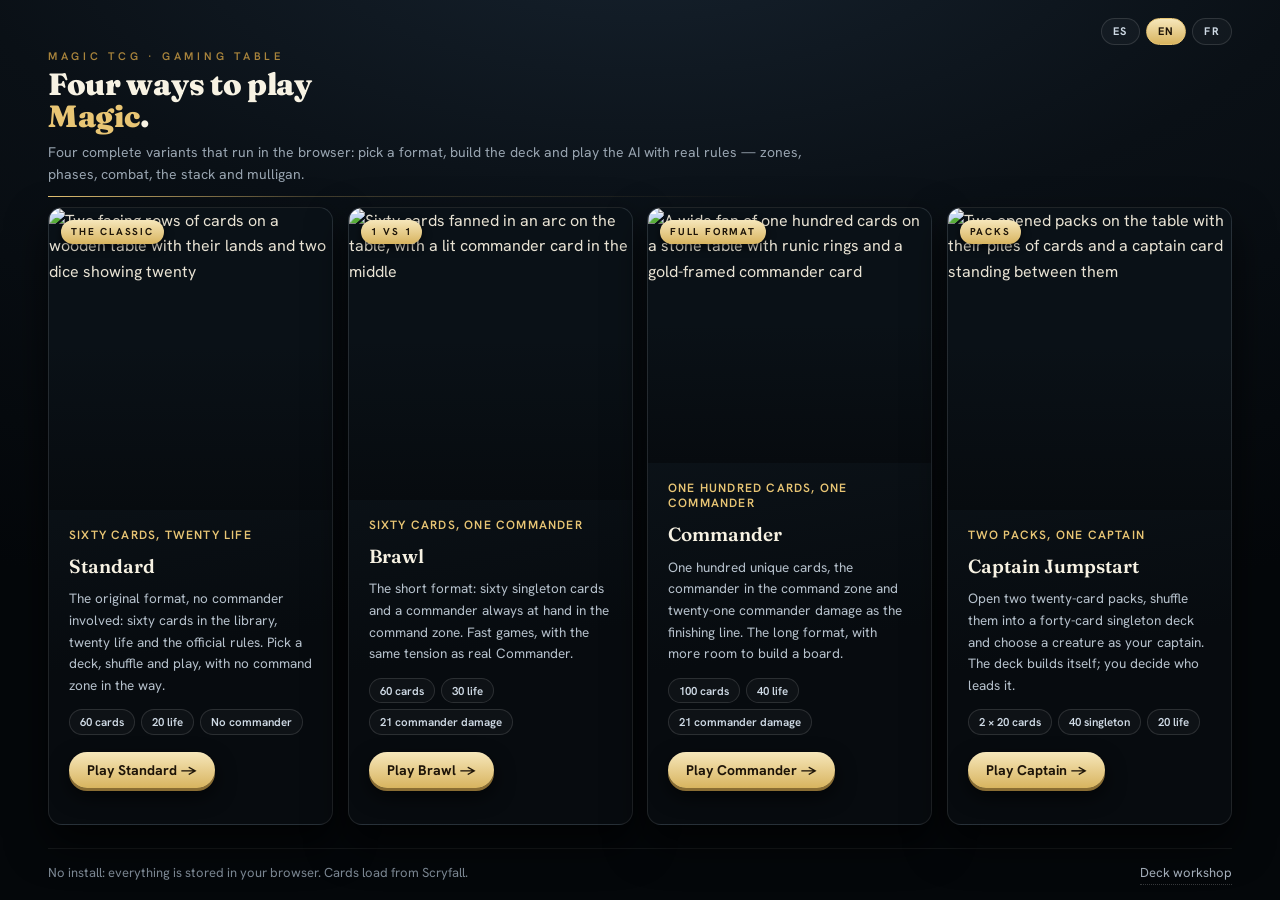
==== commit 10ec944e: "Add files via upload" ====
--- a/index.html
+++ b/index.html
@@ -20,9 +20,13 @@
   font:400 16px/1.6 "Hanken Grotesk",system-ui,-apple-system,"Segoe UI",sans-serif;
   background:radial-gradient(ellipse 120% 80% at 50% -10%,#16222e 0%,#0a1016 45%,#04070a 100%) fixed;
 }
-.wrap{max-width:1180px;margin:0 auto;padding:clamp(28px,6vw,72px) clamp(18px,4vw,32px) 64px}
-
-.langsw{display:flex;justify-content:flex-end;gap:6px;margin:0 0 18px}
+.wrap{
+  max-width:1720px;margin:0 auto;
+  display:flex;flex-direction:column;min-height:100svh;
+  padding:clamp(20px,2.4vw,34px) clamp(18px,4vw,48px) clamp(14px,1.8vw,24px)
+}
+
+.langsw{display:flex;justify-content:flex-end;gap:6px;margin:0 0 10px}
 .langsw button{
   font:700 11px/1 "Hanken Grotesk",sans-serif;letter-spacing:.12em;
   padding:7px 11px;border-radius:999px;border:1px solid #ffffff1f;background:#ffffff08;
@@ -36,22 +40,54 @@
 
 .eyebrow{
   font:600 11px/1 "Hanken Grotesk",sans-serif;letter-spacing:.34em;text-transform:uppercase;
-  color:var(--gold2);margin:0 0 14px
+  color:var(--gold2);margin:0 0 10px
 }
 h1{
-  margin:0;font:850 clamp(30px,5.4vw,54px)/1.06 "Fraunces",Georgia,serif;
+  margin:0;font:850 clamp(28px,3.1vw,44px)/1.06 "Fraunces",Georgia,serif;
   letter-spacing:-.01em;color:#f7f2e3
 }
 h1 em{font-style:normal;color:var(--gold)}
-.lede{margin:16px 0 0;max-width:62ch;color:var(--muted);font-size:clamp(15px,1.6vw,17px)}
-.rule{height:1px;margin:clamp(24px,4vw,40px) 0 0;background:linear-gradient(90deg,var(--gold) 0%,#e8c57444 22%,transparent 60%)}
+.lede{margin:12px 0 0;max-width:min(96ch,100%);color:var(--muted);font-size:clamp(14px,1.05vw,16.5px)}
+.rule{height:1px;margin:clamp(16px,2vw,26px) 0 0;background:linear-gradient(90deg,var(--gold) 0%,#e8c57444 22%,transparent 60%)}
 
 .grid{
-  display:grid;gap:clamp(16px,2.4vw,26px);margin-top:clamp(26px,4vw,40px);
-  grid-template-columns:repeat(auto-fit,minmax(290px,1fr))
+  display:grid;gap:clamp(14px,1.1vw,20px);margin-top:clamp(16px,2vw,26px);
+  flex:1;min-height:0;align-content:stretch;
+  grid-template-columns:repeat(auto-fit,minmax(280px,1fr))
+}
+@media (min-width:1240px){.grid{grid-template-columns:repeat(4,1fr)}}
+
+/* pantallas anchas pero bajas: apretar el encabezado para que no haya scroll */
+@media (min-width:1240px) and (max-height:920px){
+  .wrap{padding-top:clamp(12px,1.4vw,20px);padding-bottom:clamp(10px,1.2vw,16px)}
+  .langsw{margin-bottom:6px}
+  .eyebrow{margin-bottom:6px}
+  h1{font-size:clamp(26px,2.4vw,38px)}
+  .lede{margin-top:8px}
+  .rule{margin-top:10px}
+  .grid{margin-top:10px}
+  .desc{line-height:1.45}
+  .facts li{padding:5px 9px;font-size:11px}
+  footer{padding-top:10px}
+}
+
+/* muy bajas (720p): el encabezado mínimo y la entradilla fuera, para que las cuatro quepan */
+@media (min-width:1240px) and (max-height:830px){
+  .wrap{padding-top:8px;padding-bottom:8px}
+  .langsw{margin-bottom:4px}
+  .eyebrow{margin-bottom:4px}
+  h1{font-size:clamp(21px,1.8vw,28px)}
+  .lede{display:none}
+  .rule{margin-top:8px}
+  .grid{margin-top:8px}
+  .body{padding:14px 16px 16px;gap:9px}
+  .desc{font-size:12.5px;line-height:1.4}
+  .facts li{padding:4px 8px}
+  .go .cta{padding:9px 16px}
+  footer{padding-top:8px;margin-top:8px}
 }
 .fmt{
-  display:flex;flex-direction:column;position:relative;overflow:hidden;
+  display:flex;flex-direction:column;position:relative;overflow:hidden;height:100%;
   border:1px solid #ffffff1a;border-radius:14px;background:linear-gradient(170deg,var(--panel2),#070b0f 70%);
   color:inherit;text-decoration:none;
   box-shadow:0 18px 40px #000a,inset 0 1px 0 #ffffff0d;
@@ -62,6 +98,7 @@
   box-shadow:0 26px 60px #000c,0 0 34px #e8c57433,inset 0 1px 0 #ffffff14
 }
 .shot{position:relative;aspect-ratio:16/9;overflow:hidden;background:#0a1117}
+@media (min-width:1240px){.shot{flex:1 1 auto;max-height:305px}}
 .shot img{width:100%;height:100%;object-fit:cover;display:block;transition:transform .5s ease,filter .3s}
 .fmt:hover .shot img{transform:scale(1.045);filter:brightness(1.06)}
 .shot::after{content:'';position:absolute;inset:0;background:linear-gradient(180deg,#070b0f00 45%,#070b0f 100%)}
@@ -71,10 +108,10 @@
   color:#1d1408;background:linear-gradient(180deg,#f6e7bb,#d8b45f);
   padding:7px 10px;border-radius:999px;box-shadow:0 3px 10px #000a
 }
-.body{padding:18px 20px 20px;display:flex;flex-direction:column;gap:12px;flex:1}
-.fmt h2{margin:0;font:600 clamp(19px,2.2vw,23px)/1.2 "Fraunces",Georgia,serif;color:#f7f2e3}
+.body{padding:18px 20px 20px;display:flex;flex-direction:column;gap:11px;flex:1}
+.fmt h2{margin:0;font:600 clamp(19px,1.35vw,24px)/1.2 "Fraunces",Georgia,serif;color:#f7f2e3}
 .tag{margin:0;color:var(--gold);font:600 12px/1.3 "Hanken Grotesk",sans-serif;letter-spacing:.1em;text-transform:uppercase}
-.desc{margin:0;color:#b6c1cc;font-size:14.5px;line-height:1.6}
+.desc{margin:0;color:#b6c1cc;font-size:clamp(13.5px,.9vw,15.5px);line-height:1.6}
 .facts{display:flex;flex-wrap:wrap;gap:6px;margin:2px 0 0;padding:0;list-style:none}
 .facts li{
   font:600 11.5px/1 "Hanken Grotesk",sans-serif;color:#cfdae5;
@@ -89,7 +126,7 @@
 .fmt:hover .go .cta{transform:translateY(-1px)}
 
 footer{
-  margin-top:clamp(32px,5vw,56px);padding-top:18px;border-top:1px solid #ffffff12;
+  margin-top:clamp(14px,1.8vw,26px);padding-top:14px;border-top:1px solid #ffffff12;
   display:flex;flex-wrap:wrap;gap:10px 18px;justify-content:space-between;align-items:center;
   color:#7f8b97;font-size:13px
 }
@@ -106,7 +143,7 @@
       <button type="button" data-lang="es" aria-pressed="true">ES</button><button type="button" data-lang="en" aria-pressed="false">EN</button><button type="button" data-lang="fr" aria-pressed="false">FR</button>
     </div>
     <p class="eyebrow" data-i18n="eyebrow">Magic TCG · mesa de juego</p>
-    <h1 data-i18n-html="h1">Tres formas de jugar<br>con <em>un comandante</em>.</h1>
+    <h1 data-i18n-html="h1">Cuatro formas de jugar<br>a <em>Magic</em>.</h1>
     <p class="lede" data-i18n="lede">
       Tres variantes completas que corren en el navegador: elige formato, arma el mazo y juega
       contra la IA con reglas de verdad — zonas, fases, combate, pila y mulligan.
@@ -115,6 +152,29 @@
   </header>
 
   <main class="grid">
+
+    <a class="fmt" href="standard.html">
+      <div class="shot">
+        <span class="badge" data-i18n="std.badge">El clásico</span>
+        <img src="img/standard.jpg" width="1392" height="752"
+             data-i18n-alt="std.alt"
+             alt="Dos filas de cartas enfrentadas sobre una mesa de madera, con sus tierras y dos dados marcando veinte">
+      </div>
+      <div class="body">
+        <p class="tag" data-i18n="std.tag">Sesenta cartas, veinte vidas</p>
+        <h2>Standard</h2>
+        <p class="desc" data-i18n="std.desc">
+          El formato de siempre y sin comandante: sesenta cartas en la biblioteca, veinte vidas y
+          las reglas oficiales. Eliges mazo, barajas y a jugar — sin zona de mando de por medio.
+        </p>
+        <ul class="facts">
+          <li data-i18n="std.f60">60 cartas</li>
+          <li data-i18n="std.flife20">20 vidas</li>
+          <li data-i18n="std.fnocmd">Sin comandante</li>
+        </ul>
+        <p class="go"><span class="cta" data-i18n="std.cta">Jugar Standard →</span></p>
+      </div>
+    </a>
 
     <a class="fmt" href="brawl.html">
       <div class="shot">
@@ -198,10 +258,17 @@
 /* ---------- idiomas de la portada: ES / EN / FR ---------- */
 const I18N = {
   es: {
-    'doc.title':'Magic TCG · Tres formatos, un comandante',
+    'doc.title':'Magic TCG · Commander, Brawl, Captain y Standard',
     'eyebrow':'Magic TCG · mesa de juego',
-    'h1':'Tres formas de jugar<br>con <em>un comandante</em>.',
-    'lede':'Tres variantes completas que corren en el navegador: elige formato, arma el mazo y juega contra la IA con reglas de verdad — zonas, fases, combate, pila y mulligan.',
+    'h1':'Cuatro formas de jugar<br>a <em>Magic</em>.',
+    'lede':'Cuatro variantes completas que corren en el navegador: elige formato, arma el mazo y juega contra la IA con reglas de verdad — zonas, fases, combate, pila y mulligan.',
+
+    'std.badge':'El clásico',
+    'std.tag':'Sesenta cartas, veinte vidas',
+    'std.desc':'El formato de siempre y sin comandante: sesenta cartas en la biblioteca, veinte vidas y las reglas oficiales. Eliges mazo, barajas y a jugar, sin zona de mando de por medio.',
+    'std.cta':'Jugar Standard →',
+    'std.alt':'Dos filas de cartas enfrentadas sobre una mesa de madera, con sus tierras y dos dados marcando veinte',
+    'std.f60':'60 cartas','std.flife20':'20 vidas','std.fnocmd':'Sin comandante',
 
     'brawl.badge':'1 vs 1',
     'brawl.tag':'Sesenta cartas, un comandante',
@@ -229,10 +296,17 @@
     'foot.workshop':'Taller de mazos'
   },
   en: {
-    'doc.title':'Magic TCG · Three formats, one commander',
+    'doc.title':'Magic TCG · Commander, Brawl, Captain and Standard',
     'eyebrow':'Magic TCG · gaming table',
-    'h1':'Three ways to play<br>with <em>one commander</em>.',
-    'lede':'Three complete variants that run in the browser: pick a format, build the deck and play the AI with real rules — zones, phases, combat, the stack and mulligan.',
+    'h1':'Four ways to play<br><em>Magic</em>.',
+    'lede':'Four complete variants that run in the browser: pick a format, build the deck and play the AI with real rules — zones, phases, combat, the stack and mulligan.',
+
+    'std.badge':'The classic',
+    'std.tag':'Sixty cards, twenty life',
+    'std.desc':'The original format, no commander involved: sixty cards in the library, twenty life and the official rules. Pick a deck, shuffle and play, with no command zone in the way.',
+    'std.cta':'Play Standard →',
+    'std.alt':'Two facing rows of cards on a wooden table with their lands and two dice showing twenty',
+    'std.f60':'60 cards','std.flife20':'20 life','std.fnocmd':'No commander',
 
     'brawl.badge':'1 vs 1',
     'brawl.tag':'Sixty cards, one commander',
@@ -264,6 +338,13 @@
     'eyebrow':'Magic TCG · table de jeu',
     'h1':'Trois façons de jouer<br>avec <em>un commandant</em>.',
     'lede':'Trois variantes complètes qui tournent dans le navigateur : choisissez un format, montez le deck et jouez contre l’IA avec de vraies règles — zones, phases, combat, pile et mulligan.',
+
+    'std.badge':'Le classique',
+    'std.tag':'Soixante cartes, vingt points de vie',
+    'std.desc':'Le format d’origine, sans commandant : soixante cartes en bibliothèque, vingt points de vie et les règles officielles. Choisissez un deck, mélangez et jouez, sans zone de commandement.',
+    'std.cta':'Jouer Standard →',
+    'std.alt':'Deux rangées de cartes face à face sur une table en bois, avec leurs terrains et deux dés marquant vingt',
+    'std.f60':'60 cartes','std.flife20':'20 points de vie','std.fnocmd':'Sans commandant',
 
     'brawl.badge':'1 contre 1',
     'brawl.tag':'Soixante cartes, un commandant',
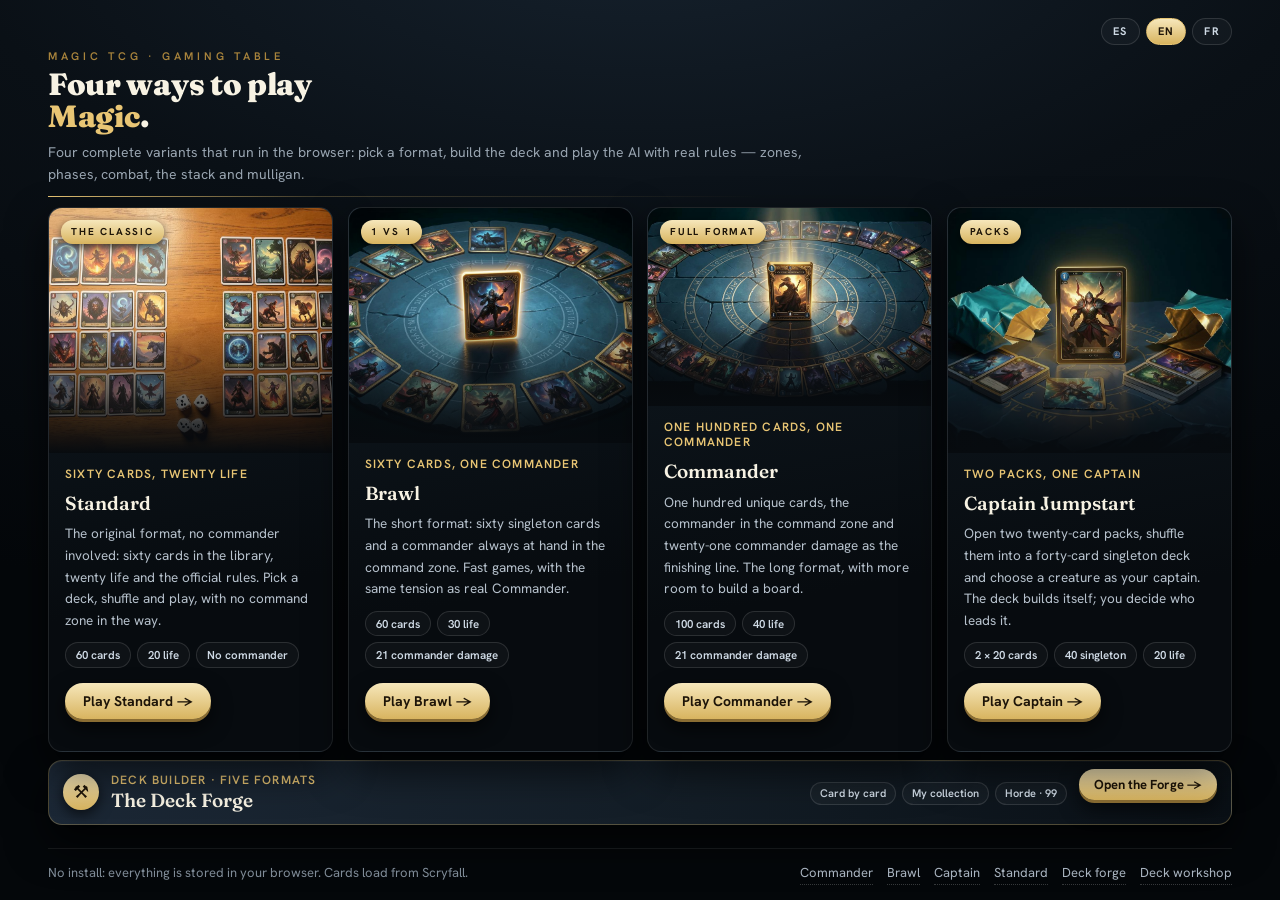
==== commit 1f80c88b: "update" ====
--- a/index.html
+++ b/index.html
@@ -125,6 +125,61 @@
 }
 .fmt:hover .go .cta{transform:translateY(-1px)}
 
+/* ---- la Forja de mazos: banner ancho, con más protagonismo que un enlace de pie ---- */
+.forge{
+  display:flex;align-items:center;gap:clamp(14px,1.6vw,24px);margin-top:clamp(12px,1.2vw,17px);
+  padding:clamp(12px,1.1vw,17px) clamp(16px,1.8vw,24px);border-radius:14px;color:inherit;text-decoration:none;
+  border:1px solid #e8c5744d;
+  background:linear-gradient(100deg,#1c2836 0%,#131d26 55%,#0a1016 100%);
+  box-shadow:0 18px 40px #000a,inset 0 1px 0 #ffffff0d;
+  transition:transform .18s ease,border-color .18s,box-shadow .18s
+}
+.forge:hover,.forge:focus-visible{
+  transform:translateY(-3px);border-color:#e8c57499;outline:none;
+  box-shadow:0 26px 60px #000c,0 0 34px #e8c57426,inset 0 1px 0 #ffffff14
+}
+.forge-mark{
+  flex:0 0 auto;display:grid;place-items:center;width:clamp(46px,4vw,62px);aspect-ratio:1;border-radius:50%;
+  font-size:clamp(22px,2vw,29px);color:#1d1408;background:linear-gradient(180deg,#f6e7bb,#d8b45f);
+  box-shadow:0 4px 14px #000a
+}
+.forge-txt{flex:1;min-width:0}
+.forge-txt h2{margin:2px 0 0;font:600 clamp(20px,1.6vw,27px)/1.15 "Fraunces",Georgia,serif;color:#f7f2e3}
+.forge-txt .desc{margin-top:5px;max-width:82ch}
+.forge-side{flex:0 0 auto;display:flex;flex-direction:column;align-items:flex-end;gap:9px}
+.forge-side .facts{justify-content:flex-end}
+@media (max-width:900px){
+  .forge{flex-wrap:wrap}
+  .forge-txt{flex:1 1 100%}
+  .forge-side{width:100%;align-items:flex-start}
+  .forge-side .facts{justify-content:flex-start}
+}
+
+/* pantallas anchas pero bajas: la Forja se queda en una tira fina */
+@media (min-width:1240px) and (max-height:920px){
+  .forge{margin-top:8px;padding:8px 14px;gap:12px}
+  .forge-mark{width:36px;font-size:18px}
+  .forge-txt h2{font-size:19px}
+  .forge-txt .desc{display:none}
+  .forge-side{flex-direction:row;align-items:center;gap:12px}
+  .forge-side .facts li{padding:5px 9px;font-size:11px}
+  .forge-side .go{padding-top:0}
+  .forge-side .cta{padding:9px 15px;font-size:13px}
+  .body{padding:14px 16px 16px;gap:9px}
+}
+/* 720p: la Forja aún más fina y el arte de las tarjetas cede altura */
+@media (min-width:1240px) and (max-height:830px){
+  .forge{padding:6px 12px;gap:10px;margin-top:6px}
+  .forge-mark{width:28px;font-size:15px}
+  .forge-txt h2{font-size:17px}
+  .forge-side .facts{display:none}
+  .forge-side .cta{padding:8px 13px;font-size:12.5px}
+  .shot{min-height:0}
+  .fmt{min-height:0}
+  .fmt .facts{display:none}
+  .fmt .body{gap:7px;padding:12px 14px 14px}
+}
+
 footer{
   margin-top:clamp(14px,1.8vw,26px);padding-top:14px;border-top:1px solid #ffffff12;
   display:flex;flex-wrap:wrap;gap:10px 18px;justify-content:space-between;align-items:center;
@@ -247,9 +302,33 @@
 
   </main>
 
+  <a class="forge" href="deckbuilder.html">
+    <span class="forge-mark" aria-hidden="true">⚒</span>
+    <div class="forge-txt">
+      <p class="tag" data-i18n="forge.tag">Constructor de mazos · cinco formatos</p>
+      <h2 data-i18n="forge.title">La Forja de mazos</h2>
+      <p class="desc" data-i18n="forge.desc">Elige formato, identidad y sets, y monta el mazo carta a carta o deja que lo genere: curva, tierras, fuentes de color y avisos al instante. De ahí, a jugar en cualquiera de los cuatro tableros con un clic.</p>
+    </div>
+    <div class="forge-side">
+      <ul class="facts">
+        <li data-i18n="forge.f1">Carta a carta</li>
+        <li data-i18n="forge.f2">Mi colección</li>
+        <li data-i18n="forge.f3">Horda · 99</li>
+      </ul>
+      <p class="go"><span class="cta" data-i18n="forge.cta">Abrir la Forja →</span></p>
+    </div>
+  </a>
+
   <footer>
     <span data-i18n="foot.note">Sin instalación: todo se guarda en tu navegador. Las cartas se cargan de Scryfall.</span>
-    <a href="taller.html" data-i18n="foot.workshop">Taller de mazos</a>
+    <span class="footlinks" style="display:flex;gap:14px;flex-wrap:wrap;align-items:center">
+      <a href="commander.html">Commander</a>
+      <a href="brawl.html">Brawl</a>
+      <a href="captain.html">Captain</a>
+      <a href="standard.html">Standard</a>
+      <a href="deckbuilder.html" data-i18n="foot.builder">Forja de mazos</a>
+      <a href="taller.html" data-i18n="foot.workshop">Taller de mazos</a>
+    </span>
   </footer>
 
 </div>
@@ -292,7 +371,14 @@
     'facts.life30':'30 vidas','facts.life40':'40 vidas','facts.life20':'20 vidas',
     'facts.cmd21':'21 de daño de comandante','facts.sg40':'40 singleton',
 
+    'forge.tag':'Constructor de mazos · cinco formatos',
+    'forge.title':'La Forja de mazos',
+    'forge.desc':'Elige formato, identidad y sets, y monta el mazo carta a carta o deja que lo genere: curva, tierras, fuentes de color y avisos al instante. De ahí, a jugar en cualquiera de los cuatro tableros con un clic.',
+    'forge.f1':'Carta a carta','forge.f2':'Mi colección','forge.f3':'Horda · 99',
+    'forge.cta':'Abrir la Forja →',
+
     'foot.note':'Sin instalación: todo se guarda en tu navegador. Las cartas se cargan de Scryfall.',
+    'foot.builder':'Forja de mazos',
     'foot.workshop':'Taller de mazos'
   },
   en: {
@@ -330,7 +416,14 @@
     'facts.life30':'30 life','facts.life40':'40 life','facts.life20':'20 life',
     'facts.cmd21':'21 commander damage','facts.sg40':'40 singleton',
 
+    'forge.tag':'Deck builder · five formats',
+    'forge.title':'The Deck Forge',
+    'forge.desc':'Pick a format, identity and sets, then build the deck card by card or let it generate itself: curve, lands, colour sources and warnings on the spot. From there, play it on any of the four tables with one click.',
+    'forge.f1':'Card by card','forge.f2':'My collection','forge.f3':'Horde · 99',
+    'forge.cta':'Open the Forge →',
+
     'foot.note':'No install: everything is stored in your browser. Cards load from Scryfall.',
+    'foot.builder':'Deck forge',
     'foot.workshop':'Deck workshop'
   },
   fr: {
@@ -368,7 +461,14 @@
     'facts.life30':'30 points de vie','facts.life40':'40 points de vie','facts.life20':'20 points de vie',
     'facts.cmd21':'21 blessures de commandant','facts.sg40':'40 singleton',
 
+    'forge.tag':'Constructeur de decks · cinq formats',
+    'forge.title':'La Forge de decks',
+    'forge.desc':'Choisissez un format, une identité et des sets, puis montez le deck carte par carte ou laissez-le se générer : courbe, terrains, sources de couleur et avertissements immédiats. De là, jouez-le sur n’importe laquelle des quatre tables en un clic.',
+    'forge.f1':'Carte par carte','forge.f2':'Ma collection','forge.f3':'Horde · 99',
+    'forge.cta':'Ouvrir la Forge →',
+
     'foot.note':'Aucune installation : tout est enregistré dans votre navigateur. Les cartes viennent de Scryfall.',
+    'foot.builder':'Forge de decks',
     'foot.workshop':'Atelier de decks'
   }
 };
